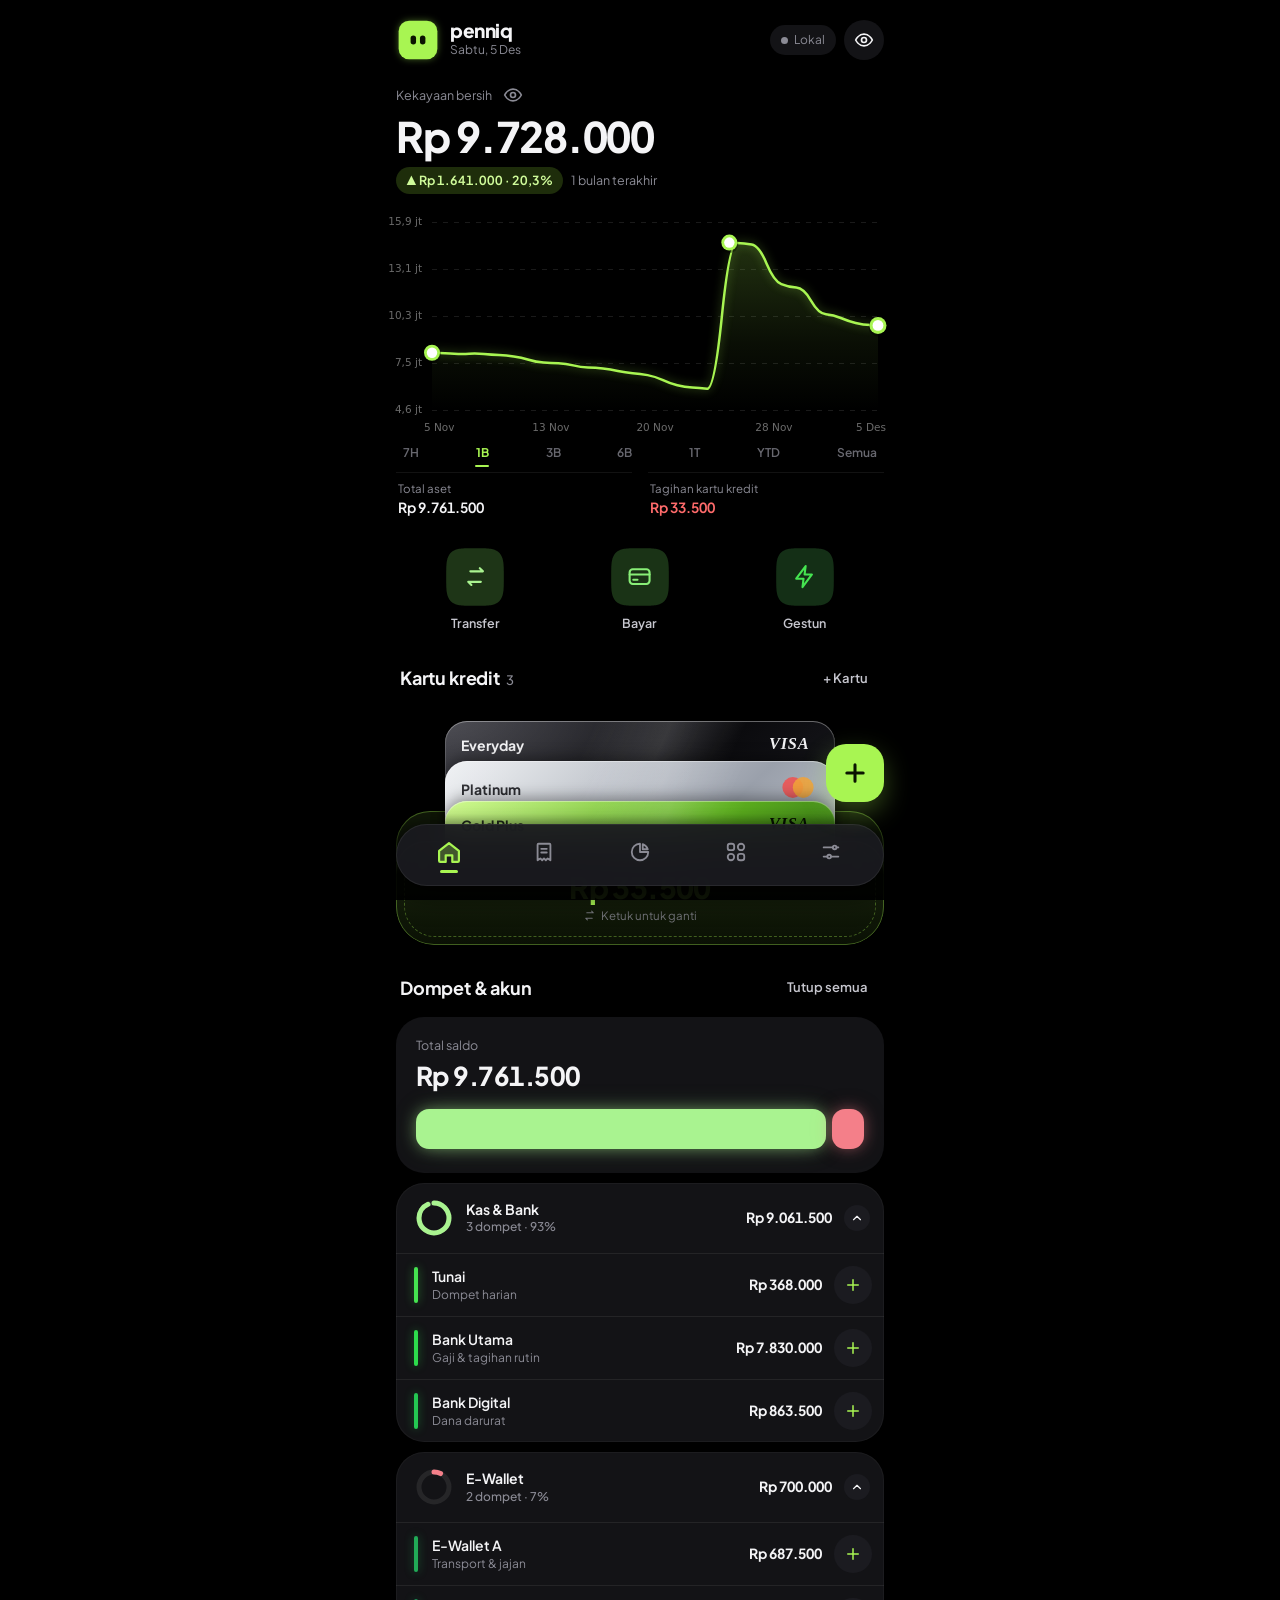
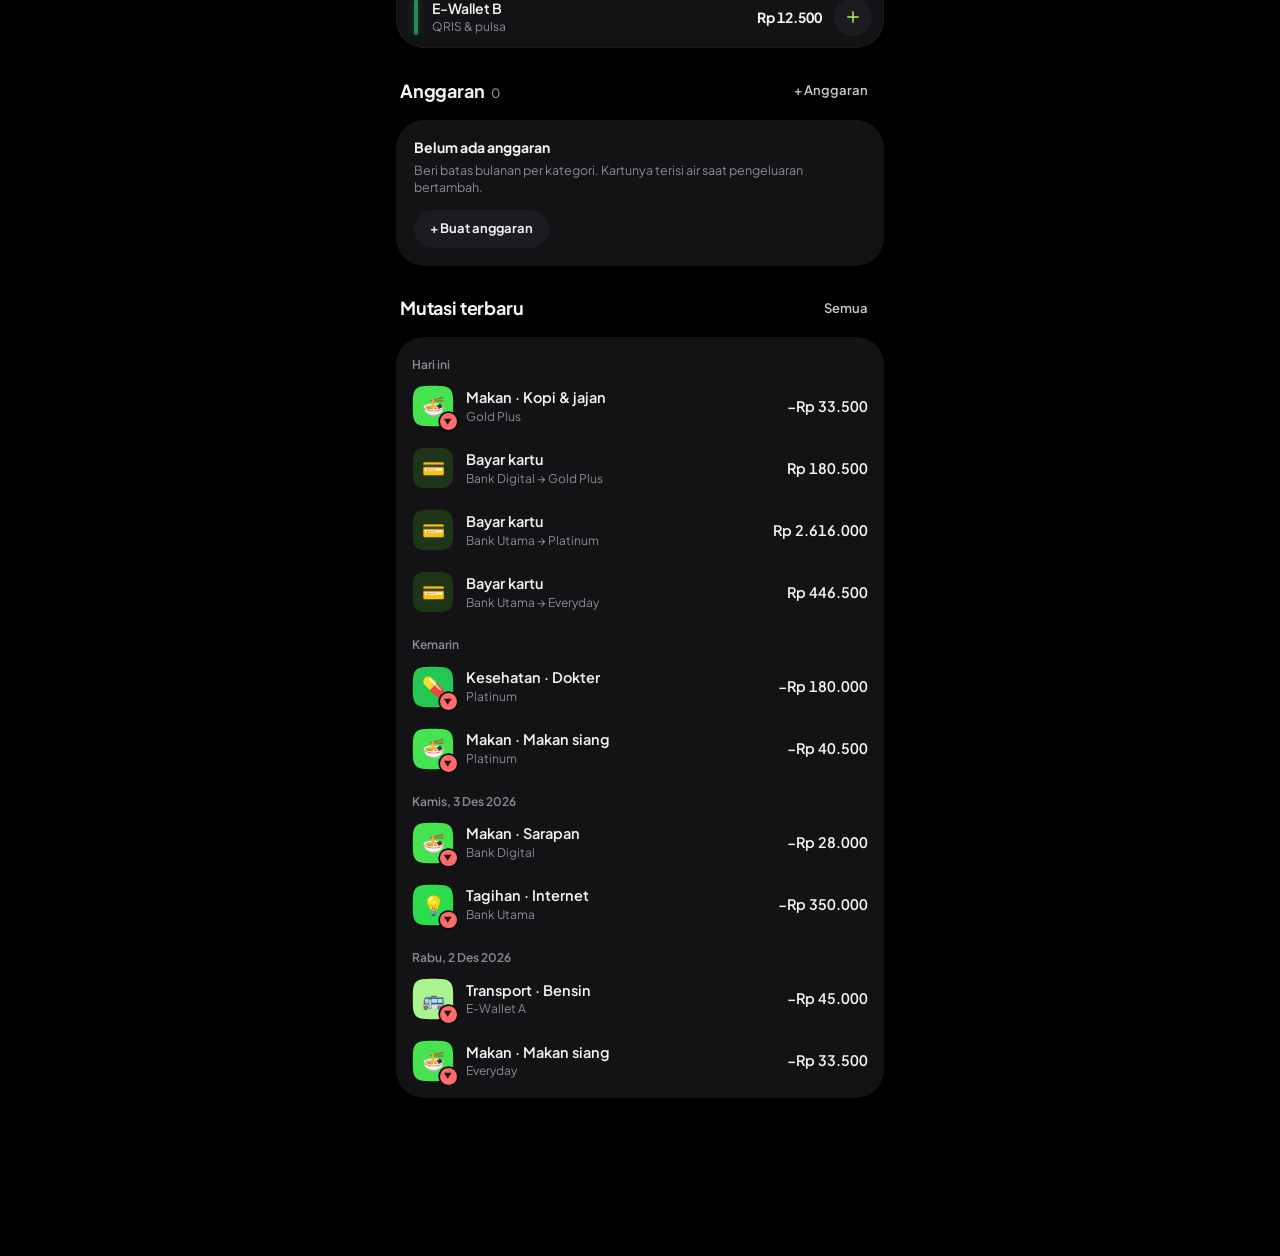
==== index.html @ b60bd918 "Sub-kategori bisa diberi warna sendiri (titik warna + palet), dipakai di stiker; kosong = ikut warna" ====
<!DOCTYPE html>
<html lang="id">
<head>
<meta charset="utf-8">
<meta name="viewport" content="width=device-width,initial-scale=1,viewport-fit=cover">
<meta name="theme-color" content="#000000">
<meta name="color-scheme" content="dark">
<link rel="manifest" href="manifest.json">
<link rel="icon" type="image/png" href="assets/logo/penniq-ikon-192.png">
<link rel="apple-touch-icon" href="assets/logo/penniq-ikon-192.png">
<meta name="mobile-web-app-capable" content="yes">
<meta name="apple-mobile-web-app-capable" content="yes">
<meta name="apple-mobile-web-app-status-bar-style" content="black-translucent">
<meta name="apple-mobile-web-app-title" content="penniq">
<title>penniq</title>
<link rel="preconnect" href="https://fonts.googleapis.com">
<link rel="preconnect" href="https://fonts.gstatic.com" crossorigin>
<link href="https://fonts.googleapis.com/css2?family=Plus+Jakarta+Sans:wght@400;500;600;700;800&display=swap" rel="stylesheet">
<style>
/* Arah: OKX Wallet (hitam pekat, saldo besar, daftar rapat) × Material 3 Expressive (bentuk organik, tombol bergrup, gerak pegas). Satu tema gelap. */
:root{
  --bg:#000;--s1:#0B0B0D;--s2:#131316;--s3:#1B1B20;--s4:#26262C;--line:rgba(255,255,255,.07);--line2:rgba(255,255,255,.13);
  --tx:#F4F4F6;--tx2:#C6C6CE;--mute:#8B8B95;
  --acc:#A8F552;--acc-ink:#0B1400;--accC:#1E2D0B;--onAccC:#CFFB9A;
  --neg:#FF6B6B;--negC:#2E1414;--warn:#F5B452;--warnC:#33250F;
  --r-sm:12px;--r-md:16px;--r-lg:20px;--r-xl:28px;--r-2xl:36px;
  --spring:cubic-bezier(.34,1.5,.64,1);--emph:cubic-bezier(.2,0,0,1);
  --sans:"Plus Jakarta Sans","Roboto Flex",Roboto,ui-sans-serif,system-ui,-apple-system,"Segoe UI","Helvetica Neue",Arial,sans-serif;
  color-scheme:dark;
}
*{box-sizing:border-box;-webkit-tap-highlight-color:transparent}
html,body{margin:0;overscroll-behavior-y:none;background:var(--bg);color:var(--tx);font-family:var(--sans);font-size:14px;line-height:1.35;-webkit-font-smoothing:antialiased}
body.lock{overflow:hidden}
button{font:inherit;color:inherit;cursor:pointer;border:0;background:none;padding:0}
button:focus-visible,input:focus-visible,select:focus-visible,textarea:focus-visible{outline:2px solid var(--acc);outline-offset:2px}
[hidden]{display:none!important}
.num{font-variant-numeric:tabular-nums;white-space:nowrap}
.pos{color:var(--acc)}.neg{color:var(--neg)}.warnc{color:var(--warn)}.mute{color:var(--mute)}
.lbl{font-size:12.5px;color:var(--mute)}
.app{max-width:520px;margin:0 auto;padding:max(10px,env(safe-area-inset-top)) 16px 132px}

/* header */
.top{position:sticky;top:0;z-index:35;display:flex;align-items:center;justify-content:space-between;margin:0 -16px 6px;padding:8px 16px 12px;background:linear-gradient(to bottom,#000 70%,rgba(0,0,0,0))}
.brand{display:flex;align-items:center;gap:10px}
.brand .shi b{font-weight:900;font-size:14px}
.brand-t b{display:block;font-weight:800;letter-spacing:-.02em;font-size:19px;line-height:1.05}
.brand-t{transition:opacity .18s}.brand:has(.eyt-say[data-on]) .brand-t{opacity:0}
.brand-t small{display:block;color:var(--mute);font-size:12px;margin-top:1px}
.top-r{display:flex;gap:8px;align-items:center}
.sync{display:flex;align-items:center;gap:6px;font-size:12px;color:var(--mute);background:var(--s2);border-radius:99px;padding:7px 11px}
.sync i{width:7px;height:7px;border-radius:50%;background:var(--mute)}
.sync.s-online i{background:var(--acc);box-shadow:0 0 8px var(--acc)}
.sync.s-saving i{background:var(--warn)}.sync.s-err i{background:var(--neg)}
.sync.s-gdok i{background:var(--acc);box-shadow:0 0 8px var(--acc)}.sync.s-gdsave i,.sync.s-gdneed i{background:var(--warn)}.sync.s-gderr i{background:var(--neg)}
#sync[data-action]{cursor:pointer}
.ibtn{width:40px;height:40px;border-radius:50%;background:var(--s2);display:grid;place-items:center;transition:border-radius .35s var(--spring),background .2s}
.ibtn:active{border-radius:12px;background:var(--s3)}
.ibtn.sm{width:36px;height:36px}

/* shapes (M3E) */
.shi{position:relative;width:var(--sz);height:var(--sz);flex:none;display:grid;place-items:center}
.shi svg.shp{position:absolute;inset:0;width:100%;height:100%;fill:var(--c);transition:transform .6s var(--spring)}
.shi .bdg{position:absolute;right:calc(var(--sz)*-.06);bottom:calc(var(--sz)*-.06);width:max(13px,calc(var(--sz)*.4));height:max(13px,calc(var(--sz)*.4));border-radius:50%;display:grid;place-items:center;box-shadow:0 0 0 max(1.5px,calc(var(--sz)*.04)) var(--bdgbg,#0b0b0d)}
.shi .bdg svg{width:68%;height:68%}
.shi .bdg.inc{background:#A8F552;fill:#14240A}.shi .bdg.exp{background:#FF6B6B;fill:#2A0D0D}
.pwa-ok{font-size:13px;font-weight:650;color:var(--acc)}.pwa-h{display:block;font-size:12.5px;line-height:1.45;color:var(--mute)}.pwa-h b{color:var(--tx2);font-weight:650}
.stk-prev{display:flex;gap:14px;align-items:center;margin-top:12px}.stk-prev span.t{font-size:12.5px;color:var(--mute)}
.shi.rg svg.shp{overflow:visible;stroke:var(--rc);stroke-width:1.8px;vector-effect:non-scaling-stroke}
.shi.rg svg.shp path{vector-effect:non-scaling-stroke}
.shi b{position:relative;color:var(--oc);font-size:calc(var(--sz)*.44);font-weight:700;line-height:1;display:grid;place-items:center}
.shi b svg{width:calc(var(--sz)*.42);height:calc(var(--sz)*.42)}
button:active .shi svg.shp,button:hover .shi svg.shp{transform:rotate(36deg) scale(.94)}

/* blok */
.blk{margin:0 0 26px}
.blk-h{display:flex;justify-content:space-between;align-items:center;margin:0 4px 12px;gap:10px}
.blk-h h2{font-size:18px;font-weight:700;margin:0;letter-spacing:-.01em}
.blk-h h2 small{font-size:13px;color:var(--mute);font-weight:500;margin-left:6px}
.tbtn{color:var(--tx2);font-size:13px;font-weight:600;padding:8px 12px;border-radius:99px;transition:background .2s}
.tbtn:active{background:var(--accC)}
.surface{background:var(--s2);border-radius:var(--r-xl);padding:6px 16px}
.empty{color:var(--mute);margin:14px 4px;font-size:13.5px}

/* hero */
.hero-top{display:flex;align-items:center;gap:6px}
.eye-s{width:30px;height:30px;border-radius:50%;display:grid;place-items:center;color:var(--mute)}
.eye-s:active{background:var(--s2)}
.nw{font-size:42px;font-weight:750;letter-spacing:-.03em;line-height:1.05;margin:4px 0 8px}
.hero-meta{display:flex;align-items:center;gap:8px;flex-wrap:wrap;min-height:28px}
.dpill{font-size:12.5px;font-weight:650;padding:5px 10px;border-radius:99px;background:var(--accC);color:var(--onAccC);font-variant-numeric:tabular-nums}
.dpill.down{background:var(--negC);color:#FFB0AA}
.chart-wrap{margin:10px -16px 0;height:236px}
.chart-wrap canvas{display:block;touch-action:pan-y;cursor:crosshair}

/* button group (M3E connected) */
.bgroup{display:flex;gap:3px;margin-top:12px}
.bgroup>button{flex:1;padding:11px 6px;background:var(--s2);color:var(--tx2);font-weight:650;font-size:13px;border-radius:8px;transition:border-radius .45s var(--spring),background .2s,color .2s,transform .3s var(--spring)}
.bgroup>button:first-child{border-radius:99px 8px 8px 99px}
.bgroup>button:last-child{border-radius:8px 99px 99px 8px}
.bgroup>button.on{border-radius:99px;background:var(--acc);color:var(--acc-ink)}
.bgroup.rng{gap:0;justify-content:space-between;margin-top:6px}
.bgroup.rng>button{flex:none;background:none;border-radius:0;color:var(--mute);font-size:14.5px;font-weight:600;padding:11px 8px 13px;position:relative;transition:color .2s}
.bgroup.rng>button::after{content:'';position:absolute;left:50%;bottom:3px;width:0;height:3px;border-radius:99px;background:var(--acc);transform:translateX(-50%);transition:width .35s var(--spring)}
.bgroup.rng>button.on{background:none;color:var(--acc);font-weight:750}
.bgroup.rng>button.on::after{width:22px}
.bgroup.rng>button:active{transform:none;color:var(--tx)}
.bgroup>button:active{transform:scale(.95)}
.bgroup>button.tonal{background:var(--s3);color:var(--tx)}
.bgroup>button.fill{background:var(--acc);color:var(--acc-ink)}

.split{display:grid;grid-template-columns:1fr 1fr;gap:8px;margin-top:12px}
.tile{background:var(--s2);border-radius:var(--r-lg);padding:12px 14px}
.split>*{min-width:0}
.tile span{display:block;font-size:12px;color:var(--mute);white-space:nowrap;overflow:hidden;text-overflow:ellipsis}
.tile b{display:block;font-size:clamp(13px,4.2vw,16px);margin-top:3px;font-variant-numeric:tabular-nums;white-space:nowrap}
/* versi halus: tetap ada, tidak menonjol */
.bgroup.rng.sub{margin-top:0}
.bgroup.rng.sub>button{font-size:12px;font-weight:600;padding:5px 7px 9px;opacity:.75}
.bgroup.rng.sub>button.on{opacity:1;font-weight:700}
.bgroup.rng.sub>button::after{bottom:3px;height:2px}
.bgroup.rng.sub>button.on::after{width:14px}
.split.sub{gap:16px;margin-top:2px}
.split.sub .tile{background:none;border-radius:0;padding:8px 2px 0;border-top:1px solid var(--line)}
.split.sub .tile span{font-size:11.5px}
.split.sub .tile b{font-size:clamp(12.5px,3.8vw,14px);font-weight:650;margin-top:1px}
@media(max-width:350px){.tile{padding:12px 10px}.msum{padding:12px 10px}.msum b{font-size:12.5px}}

/* aksi cepat */
.acts{display:grid;grid-template-columns:repeat(3,1fr);gap:6px}
.act{display:flex;flex-direction:column;align-items:center;gap:8px;font-size:12.5px;font-weight:600;color:var(--tx2);padding:4px 0}

/* kartu kredit */
.cards{display:flex;gap:12px;overflow-x:auto;scroll-snap-type:x mandatory;padding:2px 16px 4px;margin:0 -16px;scrollbar-width:none}
.cards::-webkit-scrollbar{display:none}
.cc-item{flex:0 0 86%;scroll-snap-align:center;background:var(--s2);border-radius:var(--r-2xl);padding:10px 10px 12px}
.cc-btn{display:block;width:100%;text-align:left;transition:transform .4s var(--spring)}
.cc-btn:active{transform:scale(.97)}
.cc{position:relative;aspect-ratio:1.586/1;border-radius:22px;padding:14px 16px;overflow:hidden;color:var(--cf);background:var(--cb);box-shadow:0 12px 30px rgba(0,0,0,.5),inset 0 1px 0 rgba(255,255,255,.26),inset 0 0 0 1px rgba(255,255,255,.15)}
.cc::after{content:"";position:absolute;inset:0;background:linear-gradient(115deg,transparent 30%,rgba(255,255,255,.14) 45%,transparent 60%),radial-gradient(120% 80% at 0% 0%,rgba(255,255,255,.16),transparent 55%);pointer-events:none;z-index:2}
.th-obsidian{--cb:linear-gradient(135deg,#2c2c34 0%,#0b0b0e 48%,#23232a 100%);--cf:#F2F2F4}
.th-silver{--cb:linear-gradient(135deg,#eef0f3 0%,#9aa0ab 52%,#d6d9df 100%);--cf:#14151a}
.th-gold{--cb:linear-gradient(135deg,#f3dc8e 0%,#a77d22 55%,#e6c668 100%);--cf:#2a1d03}
.th-emerald{--cb:linear-gradient(135deg,#2b7a52 0%,#0a2b1b 55%,#1d5a3b 100%);--cf:#EAFBF1}
.th-aurora{--cb:linear-gradient(135deg,#c9fb7d 0%,#5fb31f 45%,#0e3a12 100%);--cf:#071200}
.th-midnight{--cb:linear-gradient(135deg,#3a4bd8 0%,#121a52 55%,#2a2f7a 100%);--cf:#EEF0FF}
.th-rose{--cb:linear-gradient(135deg,#ffb8c9 0%,#b8466a 55%,#5a1630 100%);--cf:#fff4f7}
.cc-img{position:absolute;inset:0;background-size:cover;background-position:center}
.cc-ov{position:absolute;inset:0;background:#000}
.cc.has-img{--cf:#fff}
.cc-in{position:relative;z-index:1;height:100%;display:flex;flex-direction:column;justify-content:space-between}
.cc.has-img .cc-in{text-shadow:0 1px 6px rgba(0,0,0,.65)}
.cc-top{display:flex;justify-content:space-between;align-items:flex-start;gap:8px}
.cc-name{font-weight:700;font-size:14px}
.cc-bank{font-size:10.5px;opacity:.75;letter-spacing:.14em;text-transform:uppercase}
.cc-mid{display:flex;align-items:center;gap:12px}
.chip-ic{width:36px;height:27px;border-radius:6px;background:linear-gradient(135deg,#f6dc8c,#b98a2c 60%,#f0cf73);position:relative;box-shadow:inset 0 0 0 1px rgba(0,0,0,.25)}
.chip-ic::before,.chip-ic::after{content:"";position:absolute;background:rgba(0,0,0,.25)}
.chip-ic::before{left:0;right:0;top:50%;height:1px}.chip-ic::after{top:0;bottom:0;left:50%;width:1px}
.cc-num{font-size:14px;letter-spacing:.2em;font-variant-numeric:tabular-nums;opacity:.92}
.cc-bot{display:flex;justify-content:space-between;align-items:flex-end}
.cc-bot small{display:block;font-size:10px;opacity:.7;letter-spacing:.08em;text-transform:uppercase}
.cc-bot b{font-size:17px;font-variant-numeric:tabular-nums}
.cc-bot .r{text-align:right}.cc-bot .r b{font-size:13px}
.lim{padding:12px 6px 0}
.lim-h{display:flex;justify-content:space-between;align-items:baseline}
.lim-h b{font-size:16px}
.wbar{display:block;width:100%;height:auto;margin:8px 0 4px;overflow:visible}
.wbar path,.wbar line{fill:none;stroke-linecap:round;stroke-width:3.6}
.wbar .w1{stroke:var(--acc)}.wbar .w1.hot{stroke:var(--warn)}
.wbar .w2{stroke:#6A6A76}.wbar .wt{stroke:var(--s4)}.wbar .wdot{fill:var(--s4)}
.wanim{animation:wv 1.6s linear infinite}
.apz,.hid .wanim,.hid .car-float,.hid .holo{animation-play-state:paused!important}
@keyframes wv{to{transform:translateX(18px)}}

.lg-top{display:flex;justify-content:space-between;align-items:flex-end;gap:10px}
.lg-pct{display:flex;align-items:baseline;gap:2px;line-height:1}
.lg-pct span{font-size:46px;font-weight:600;letter-spacing:-.03em;font-variant-numeric:tabular-nums}
.lg-pct small{font-size:22px;font-weight:600;color:var(--tx2)}
.lg-pct em{font-style:normal;font-size:12.5px;color:var(--mute);margin-left:8px}
.lg-rem{text-align:right;display:flex;flex-direction:column;gap:2px;padding-bottom:4px}
.lg-rem span{font-size:12px;color:var(--mute)}.lg-rem b{font-size:14px}
.lg-st{display:flex;justify-content:space-between;align-items:center;gap:8px;margin-top:10px;font-size:12px}
.lg-pill{padding:3px 9px;border-radius:99px;font-weight:600;white-space:nowrap;background:rgba(168,245,82,.12);color:var(--acc)}
.lg-pill.mid{background:rgba(255,196,60,.13);color:#FFC43C}.lg-pill.hi{background:rgba(255,90,90,.14);color:#FF6B6B}
.lg-amt{color:var(--mute);text-align:right;min-width:0;overflow:hidden;text-overflow:ellipsis;white-space:nowrap}
.lg-g{position:relative;margin-top:16px;padding-top:12px}
.lg-ticks{display:flex;justify-content:space-between;align-items:center;height:30px}
.lg-ticks i{display:block;width:3px;height:100%;border-radius:2px;background:var(--s4);transform-origin:50% 50%}
.lg-ticks i.on{background:hsl(var(--h) 85% 56%);animation:lgt .5s cubic-bezier(.3,1.3,.5,1) both;animation-delay:calc(var(--i)*14ms)}
.lg-ticks i.on.o{opacity:.4}
@keyframes lgt{from{transform:scaleY(.25);opacity:0}}
.lg-mk{position:absolute;top:0;width:0;height:0;margin-left:-5px;border-left:5px solid transparent;border-right:5px solid transparent;border-top:8px solid var(--acc)}
@media (prefers-reduced-motion:reduce){.lg-ticks i.on{animation:none}}
.due{display:inline-flex;align-items:center;gap:6px;margin:10px 6px 0;font-size:12px;font-weight:600;padding:5px 10px;border-radius:99px;background:var(--s3);color:var(--tx2)}
.due.soon{background:var(--warnC);color:var(--warn)}
.cc-item .bgroup{margin-top:12px}
.dots{display:flex;justify-content:center;gap:6px;margin-top:12px}
.dots i{width:6px;height:6px;border-radius:99px;background:var(--s4);transition:width .4s var(--spring),background .2s}
.dots i.on{width:20px;background:var(--acc)}

/* dompet kartu: kartu menyembul dari saku, ketuk untuk menarik keluar */
.wl{container-type:inline-size;--lip:104px;--st:40px;--ch:50.4cqw;--p1:#1F2C12;--p2:#0A1004;--bk:#121A0A;--ln:rgba(168,245,82,.34);--ink:#D9F5B4;--nc:#A8F552;--dot:rgba(168,245,82,.5)}
.wl.wk-blue{--p1:#46A6E0;--p2:#2B7CB6;--bk:#3A91CB;--ln:rgba(255,255,255,.32);--ink:#EAF6FF;--nc:#fff;--dot:rgba(255,255,255,.5)}
.wl.wk-graphite{--p1:#34343B;--p2:#17171B;--bk:#222228;--ln:rgba(255,255,255,.16);--ink:#C6C6CE;--nc:#fff;--dot:rgba(255,255,255,.3)}
.wl.wk-rose{--p1:#EC8FAB;--p2:#B3446A;--bk:#C95A7D;--ln:rgba(255,255,255,.3);--ink:#FFE9F0;--nc:#fff;--dot:rgba(255,255,255,.5)}
.wl.wk-leather{--p1:#CF9A55;--p2:#85551F;--bk:#9C6A2C;--ln:rgba(255,235,200,.35);--ink:#FFF0D6;--nc:#FFF8EA;--dot:rgba(255,235,200,.55)}
.sw.sw-neon{background:linear-gradient(135deg,#3f6218,#0a1004)}
.sw.sw-blue{background:linear-gradient(135deg,#46A6E0,#2B7CB6)}
.sw.sw-graphite{background:linear-gradient(135deg,#3c3c44,#17171B)}
.sw.sw-rose{background:linear-gradient(135deg,#EC8FAB,#B3446A)}
.sw.sw-leather{background:linear-gradient(135deg,#CF9A55,#85551F)}
.wl-stage{position:relative;overflow:hidden;border-radius:0 0 38px 38px;height:calc(var(--lip) + var(--n)*var(--st) + 14px);transition:height .6s var(--spring)}
.wl.open .wl-stage{height:calc(var(--lip) + 12px + var(--ch) + 8px)}
.wl-back{position:absolute;left:0;right:0;bottom:0;height:calc(var(--lip) + 30px);border-radius:34px 34px 38px 38px;background:var(--bk);box-shadow:inset 0 0 0 1px var(--ln);pointer-events:none}
.wc{position:absolute;left:10cqw;width:80cqw;display:block;text-align:left;z-index:calc(var(--i) + 1);bottom:calc(var(--lip) + (var(--n) - var(--i))*var(--st) - var(--ch));transition:bottom .65s var(--spring)}
.wc .cc{box-shadow:0 -4px 14px rgba(0,0,0,.35),inset 0 1px 0 rgba(255,255,255,.26),inset 0 0 0 1px rgba(255,255,255,.15)}
.cc-id{display:none}
/* kartu terbuka + foto: desain foto dibiarkan bersih (tanpa nama, tanpa chip), logo jaringan dan nomor akhir jadi satu label kaca di kiri atas */
.wc.sel .cc.has-img .cc-top,.wc.sel .cc.has-img .cc-mid{display:none}
.wc.sel .cc.has-img .cc-bot{margin-top:auto}
.wc.sel .cc.has-img .cc-id{display:none;position:absolute;z-index:3;top:12px;left:12px;align-items:center;gap:9px;padding:6px 12px 6px 10px;border-radius:99px;color:#fff;text-shadow:none;background:rgba(10,10,14,.46);-webkit-backdrop-filter:blur(14px) saturate(1.3);backdrop-filter:blur(14px) saturate(1.3);box-shadow:inset 0 0 0 1px rgba(255,255,255,.2),0 4px 14px rgba(0,0,0,.35);animation:ccid .5s .12s var(--spring) both}
.wc.sel .cc.has-img .cc-id svg{height:16px;width:auto;display:block;flex:none}
.cc-dots{display:inline-flex;gap:3.5px;align-items:center}
.cc-dots i{width:4px;height:4px;border-radius:50%;background:rgba(255,255,255,.7)}
.cc-id b{font-size:14px;font-weight:700;letter-spacing:.14em;font-variant-numeric:tabular-nums;line-height:1}

/* ══ Tampilan kartu: tumpukan (terinspirasi Card swap, Bencho, MIT) ══
   Kartu bertumpuk menjauh ke kanan-atas dengan sedikit miring. Urutan
   adalah satu-satunya state: kartu depan ditekan atau dilempar, lalu
   pindah ke belakang sementara yang lain maju. Slot = transform tetap,
   jadi memindahkan kartu cukup mengganti slotnya dan transisi yang
   membawanya. Panggung datar (tanpa preserve-3d) agar urutan lukis
   mengikuti z-index, bukan kedalaman. */
.csw{position:relative;aspect-ratio:100/68;margin-top:6px;user-select:none;-webkit-user-select:none}
.csw-stage{position:absolute;left:3%;bottom:3%;width:64%;aspect-ratio:1.586/1;perspective:1000px;perspective-origin:50% 40%}
.csw-card{position:absolute;inset:0;border-radius:22px;transform:var(--t);transition:transform 600ms cubic-bezier(.22,1,.36,1);backface-visibility:hidden}
.csw-card .cc{width:100%;height:100%;transition:filter .5s ease}
.csw-card:not([data-front]) .cc{filter:brightness(.78)}
.csw-card[data-front]{cursor:grab;touch-action:pan-y}
.csw-card[data-front]:active{cursor:grabbing}
.csw .cc.has-img .cc-top,.csw .cc.has-img .cc-mid{display:none}
.csw .cc.has-img .cc-bot{margin-top:auto}
.csw-hint{display:flex;align-items:center;justify-content:center;gap:6px;font-size:12px;color:var(--mute,#8a8a96);margin-top:2px}

/* ══ Tampilan kartu: kipas (terinspirasi Card stack, Bencho, MIT) ══
   Segepok kartu yang membuka kipas saat didekati dan menutup lagi saat
   ditinggal. Tiap kartu hanya punya SATU putaran: sudut yang dituju. Titik
   putarnya ada di bawah tumpukan, jauh di luar blok, jadi gerak ke samping,
   lengkung yang menurunkan kartu ujung, dan kemiringan adalah putaran yang
   sama. Kipas tidak bisa terlepas karena tidak ada yang bisa terlepas. */
.stk-wrap{position:relative;overflow:visible;margin-top:-22px}
.stk{position:relative;pointer-events:none;-webkit-user-select:none;user-select:none}
.stk-hit{position:absolute;pointer-events:auto}
.stk-card{position:absolute;pointer-events:auto;cursor:pointer;touch-action:pan-y}
.stk[data-shuffle] .stk-card{transition:transform 460ms cubic-bezier(.22,1,.36,1)}
.stk-face{position:absolute;inset:0;border-radius:14px;overflow:hidden;
  box-shadow:inset 0 1px 0 rgba(255,255,255,.26),inset 0 0 0 1px rgba(255,255,255,.15),0 1px 2px rgba(0,0,0,.35),0 8px 18px -6px rgba(0,0,0,.5);
  transition:translate 480ms cubic-bezier(.4,0,.2,1),box-shadow 480ms cubic-bezier(.4,0,.2,1)}
/* kartu yang ditunjuk keluar dari kipas sepanjang sumbunya sendiri */
.stk-face[data-lift]{translate:0 -20px;transition:translate 300ms cubic-bezier(.2,.7,.3,1) 15ms,box-shadow 300ms cubic-bezier(.4,0,.2,1) 15ms;
  box-shadow:inset 0 1px 0 rgba(255,255,255,.08),inset 0 0 0 1px rgba(255,255,255,.045),0 2px 5px rgba(0,0,0,.4),0 18px 32px -10px rgba(0,0,0,.6)}
/* kartu digambar pada ukuran penuh lalu diperkecil, supaya isinya tidak sesak */
.stk-in{position:absolute;left:0;top:0;width:330px;height:208.1px;transform-origin:0 0;pointer-events:none}
.stk-in .cc{width:100%;height:100%}
.stk .cc.has-img .cc-top,.stk .cc.has-img .cc-mid{display:none}
.stk .cc.has-img .cc-bot{margin-top:auto}
.stk-view{position:absolute;z-index:20;pointer-events:auto;cursor:default;transform-style:preserve-3d;transform-origin:50% 50%;will-change:transform}
.stk-view-tilt{position:absolute;inset:0;transform-style:preserve-3d;transition:transform 420ms cubic-bezier(.22,1,.36,1)}
.stk-view-face{position:absolute;inset:0;overflow:hidden;border-radius:22px;-webkit-backface-visibility:hidden;backface-visibility:hidden;
  box-shadow:inset 0 1px 0 rgba(255,255,255,.08),0 4px 10px rgba(0,0,0,.35),0 28px 48px -16px rgba(0,0,0,.6)}
.stk-view-face[data-back]{transform:rotateY(180deg)}
@media (prefers-reduced-motion:reduce){.stk-face,.stk-face[data-lift]{transition-duration:1ms;transition-delay:0ms}.stk-view-tilt{transition:none}}

/* ══ Tampilan kartu: putar (terinspirasi Carousel, Bencho, MIT) ══
   Kartu di atas piringan putar: melayang pelan saat diam, mengalah di bawah
   penunjuk, dan bisa digeser berputar. TIDAK ADA KARTU YANG KELUAR BINGKAI:
   kartu berputar mengelilingi cincin (ke samping, ke belakang dan mengecil,
   ke sisi lain, lalu maju lagi), jadi tidak ada ujung yang perlu diurus dan
   gesernya tak pernah habis. Tiga gerak, tiga elemen, satu transform masing-
   masing: slot membawa posisi di cincin, pelayang membawa hanyutan, kartu
   membawa kemiringan. */
.car-wrap{position:relative;margin-top:-26px}
.car{position:relative;-webkit-user-select:none;user-select:none}
.car-track{position:absolute;inset:0;touch-action:pan-y;cursor:grab;outline:none}
.car-track[data-held="true"]{cursor:grabbing}
.car-slot{position:absolute;left:50%;top:calc(50% + 16px);transform-origin:center}
.car-float{width:100%;height:100%;perspective:760px;animation:car-bob 5s ease-in-out infinite}
.car-card{position:relative;width:100%;height:100%;border-radius:14px;overflow:hidden;box-shadow:0 12px 28px -10px rgba(0,0,0,.6),inset 0 1px 0 rgba(255,255,255,.26),inset 0 0 0 1px rgba(255,255,255,.15);transition:transform .14s ease-out}
.car .cc.has-img .cc-top,.car .cc.has-img .cc-mid{display:none}
.car .cc.has-img .cc-bot{margin-top:auto}
.car .stk-in .cc{box-shadow:inset 0 1px 0 rgba(255,255,255,.3),inset 0 0 0 1.5px rgba(255,255,255,.2)}
@media (prefers-reduced-motion:reduce){.car-float{animation:none}}
@keyframes car-bob{0%,100%{transform:translateY(calc(var(--lift,4px)*-1)) rotate(calc(var(--sway,1deg)*-1))}50%{transform:translateY(var(--lift,4px)) rotate(var(--sway,1deg))}}

/* ══ Tampilan kartu: kolom ══ */
.col-wrap{position:relative;margin-top:-10px}
.col{position:relative;margin:0 auto;-webkit-user-select:none;user-select:none;touch-action:pan-y;outline:none;-webkit-mask-image:linear-gradient(to bottom,transparent 0,#000 20%,#000 80%,transparent 100%);mask-image:linear-gradient(to bottom,transparent 0,#000 20%,#000 80%,transparent 100%)}
.col-card{position:absolute;cursor:pointer;will-change:transform,filter,opacity}
.col-face{position:absolute;inset:0;border-radius:16px;overflow:hidden;box-shadow:0 12px 28px -10px rgba(0,0,0,.6),inset 0 1px 0 rgba(255,255,255,.26),inset 0 0 0 1px rgba(255,255,255,.15)}
.col .cc.has-img .cc-top,.col .cc.has-img .cc-mid{display:none}
.col .cc.has-img .cc-bot{margin-top:auto}
.col .stk-in .cc{box-shadow:inset 0 1px 0 rgba(255,255,255,.3),inset 0 0 0 1.5px rgba(255,255,255,.2)}

/* tab jenis transaksi: bulatan meluncur mengikuti huruf V, turun ke dasar lalu naik ke sisi lain */
.vtab{position:relative;display:flex;background:var(--s2);border-radius:99px;margin:0 0 14px}
.vtab>button{flex:1;position:relative;z-index:1;padding:13px 6px;font-weight:650;font-size:13px;color:var(--tx2);background:none;transition:color .25s ease .12s}
.vtab>button.on{color:var(--acc-ink)}
.vt-i{position:absolute;z-index:0;top:3px;bottom:3px;left:3px;width:calc(50% - 3px);background:var(--acc);border-radius:99px}
.vtab[data-t="inc"] .vt-i{left:50%}

/* tombol + membuka menu: tombol memudar-buram, tiga pilihan muncul dari tempatnya */
.fab{transition:border-radius .45s var(--spring),transform .4s var(--spring),opacity .3s ease,filter .3s ease}
.dock.nofab .fab{display:none}
.dock.fab-away:not(.fab-open) .fab{opacity:0;transform:translateY(18px) scale(.8);pointer-events:none}
.dock.fab-open .fab{opacity:0;transform:scale(.6);pointer-events:none}
.fab-bd{position:fixed;inset:0;z-index:39;background:rgba(0,0,0,.72);opacity:0;pointer-events:none;transition:opacity .3s ease}
.fab-bd.on{opacity:1;pointer-events:auto}
.fabm{position:absolute;right:0;bottom:calc(100% + 12px);display:flex;flex-direction:column;align-items:flex-end;gap:16px;pointer-events:none}
.fm{display:flex;align-items:center;gap:12px;color:var(--tx);font-size:17px;font-weight:700;opacity:0;transform:translateY(30px) scale(.7);transform-origin:100% 100%;transition:opacity .25s ease,transform .45s var(--spring)}
.fmi{width:50px;height:50px;border-radius:18px;display:grid;place-items:center;flex:none;box-shadow:inset 0 0 0 1px rgba(255,255,255,.08)}
.fmi.neg{background:#3A1D14;color:#FF9A6B}
.fmi.pos{background:#1B3010;color:var(--acc)}
.fmi.blu{background:#10283C;color:#7CC4FF}
.dock.fab-open .fabm{pointer-events:auto}
.dock.fab-open .fm{opacity:1;filter:none;transform:none;transition-delay:calc((2 - var(--d)) * 45ms)}
.dock:not(.fab-open) .fm{transition-delay:calc(var(--d) * 30ms)}
@media (prefers-reduced-motion:reduce){.fm,.fab,.fab-bd{transition-duration:1ms!important;transition-delay:0ms!important}}

/* transfer: dua keping dan panah di sambungannya (terinspirasi Asset swap, Bencho, MIT) */
.xs{--c:76px;--g:3px;--h:155px;position:relative;height:var(--h);overflow:hidden;border-radius:20px;margin:2px 0 4px;transition:height .4s cubic-bezier(.3,1,.4,1)}
.xs.pk{--h:250px}
.xs-c{position:absolute;left:0;right:0;top:0;height:var(--c);overflow:hidden;border-radius:22px;background:var(--s2);z-index:1;transition:top .5s cubic-bezier(.3,1.12,.4,1),height .5s cubic-bezier(.3,1.12,.4,1),transform .5s cubic-bezier(.3,1,.4,1),opacity .2s ease}
.xs-c[data-i="1"]{top:calc(var(--c) + var(--g));transform-origin:50% 100%}
.xs-c[data-i="0"]{transform-origin:50% 0}
.xs-c.on[data-i]{top:0;height:var(--h);z-index:3}
.xs-c.sq{opacity:0;transform:scaleY(.02)}
.xs-face{position:absolute;left:0;right:0;height:var(--c);padding:0 16px 10px;display:flex;flex-direction:column;justify-content:flex-end;transition:opacity .16s ease}
.xs-c.on .xs-face,.xs.swp .xs-face{opacity:0}
.xs-l{position:absolute;top:9px;left:16px;font-size:12px;color:var(--tx2)}
.xs-n{font-size:19px;font-weight:700;letter-spacing:-.02em;line-height:23px;max-width:62%;white-space:nowrap;overflow:hidden;text-overflow:ellipsis}
.xs-s{font-size:12px;color:var(--tx2);line-height:15px}
.xs-coin{position:absolute;right:12px;bottom:20px;display:inline-flex;align-items:center;gap:8px;height:34px;padding:0 14px 0 5px;border-radius:99px;background:var(--s3);color:var(--tx);font-size:13px;font-weight:650;transition:scale .16s ease}
.xs-coin:active{scale:.95}
.xs-flip{position:absolute;z-index:2;left:50%;top:calc(var(--c) + var(--g)/2);width:36px;height:36px;margin:-18px 0 0 -18px;border-radius:13px;display:grid;place-items:center;background:var(--s3);color:var(--tx);transition:opacity .16s ease,scale .3s var(--spring)}
.xs-flip:active{scale:.9}
.xs-flip svg{transition:transform .55s cubic-bezier(.34,1.56,.64,1)}
.xs.pk .xs-flip{opacity:0;scale:.5;pointer-events:none}
.xs-pick{position:absolute;inset:0;display:flex;flex-direction:column;padding:8px 10px 10px;opacity:0;pointer-events:none;transition:opacity .16s ease}
.xs-c.on .xs-pick{opacity:1;pointer-events:auto;transition:opacity .22s ease .1s}
.xs-ph{display:flex;align-items:center;justify-content:space-between;height:32px;padding-left:10px;font-size:12px;color:var(--tx2)}
.xs-x{width:30px;height:30px;border-radius:50%;color:var(--tx2);font-size:14px}
.xs-list{flex:1;min-height:0;overflow-y:auto;display:flex;flex-direction:column;gap:2px}
/* sorak transfer: maskot memegang batang dompet asal & tujuan */
.xch{position:fixed;inset:0;display:grid;place-items:center;pointer-events:none;z-index:300}
.xch-in{display:flex;flex-direction:column;align-items:center;gap:6px;padding:18px 26px 16px;border-radius:26px;background:var(--s2);box-shadow:0 18px 50px rgba(0,0,0,.55);animation:xch-in .6s var(--spring) both}
.xch.out .xch-in{animation:xch-out .45s var(--emph) forwards}
.xch svg.mkv{overflow:visible}
.xch .mk{animation:xch-hop .5s ease-in-out infinite alternate}
.xch .bl,.xch .br{transform-box:fill-box;transform-origin:50% 50%}
.xch .bl{animation:xch-swl .55s ease-in-out infinite alternate}.xch .br{animation:xch-swr .55s ease-in-out infinite alternate}
.xch-in{width:min(256px,calc(100vw - 48px));box-sizing:border-box;position:relative;overflow:hidden;gap:0;padding:10px 12px 13px;border-radius:22px;box-shadow:0 0 0 1px rgba(168,245,82,.16),0 0 40px rgba(168,245,82,.12),0 18px 50px rgba(0,0,0,.55)}
.xch svg.mkv{width:104px;height:78px}
.xch-h{font-size:12px;font-weight:700;color:var(--tx2);margin-top:0}
.xch-a{font-size:25px;font-weight:800;line-height:1.15;color:var(--acc);text-shadow:0 0 18px rgba(168,245,82,.35);margin:0 0 8px}
.xch-c{position:relative;width:100%;display:flex;flex-direction:column;gap:4px}
.xch-k{display:flex;align-items:center;justify-content:space-between;gap:8px;padding:6px 12px;border-radius:14px;background:var(--s1);min-width:0}
.xch-k span{display:flex;flex-direction:column;min-width:0;text-align:left}.xch-k small{font-size:10.5px;line-height:1.2;color:var(--tx2)}
.xch-k b{font-size:14px;white-space:nowrap;overflow:hidden;text-overflow:ellipsis}
.xch-ar{position:absolute;left:50%;top:50%;width:24px;height:24px;margin:-12px 0 0 -12px;display:grid;place-items:center;border-radius:99px;background:var(--s2);color:var(--tx);box-shadow:0 0 0 2px var(--s2)}
.xch-t{position:absolute;left:0;bottom:0;height:3px;width:100%;background:var(--acc);box-shadow:0 0 10px var(--acc);transform-origin:left;animation:xch-t 2.3s linear forwards}
@keyframes xch-t{to{transform:scaleX(0)}}
@keyframes xch-in{from{opacity:0;transform:translateY(18px) scale(.8)}to{opacity:1;transform:none}}
@keyframes xch-out{to{opacity:0;transform:translateY(8px) scale(.96)}}
@keyframes xch-hop{to{transform:translateY(-7px)}}
@keyframes xch-swl{from{transform:translateX(-6px) rotate(-6deg)}to{transform:translateX(34px) rotate(6deg)}}
@keyframes xch-swr{from{transform:translateX(6px) rotate(6deg)}to{transform:translateX(-34px) rotate(-6deg)}}
@media(prefers-reduced-motion:reduce){.xch .mk,.xch .bl,.xch .br,.xch-t{animation:none}.xch-in{animation-duration:.01s}}
.xs-gs{display:flex;flex-wrap:wrap;gap:6px;padding:2px 10px 8px}.xs-g{min-height:32px;padding:0 12px;border-radius:99px;border:1px solid var(--bd,rgba(255,255,255,.12));font-size:12.5px;font-weight:650;color:var(--tx2);transition:background .3s var(--emph),color .3s var(--emph)}.xs-g.on{background:var(--acc);color:#0B0B0D;border-color:transparent}
.xs-row{display:flex;align-items:center;gap:12px;min-height:44px;padding:0 10px;border-radius:12px;text-align:left}
.xs-row:active{background:var(--s3)}
.xs-rn{font-weight:650;font-size:14px;flex:1;min-width:0;overflow:hidden;text-overflow:ellipsis;white-space:nowrap}
.xs-rb{font-size:12.5px;color:var(--tx2)}
.xs-ok{color:var(--acc);flex:none}
@media (prefers-reduced-motion:reduce){.xs-c,.xs-flip,.xs-flip svg,.xs-face{transition-duration:1ms!important}}

/* kilau ganti kartu */
.cc-fl{position:absolute;inset:0;z-index:6;pointer-events:none;border-radius:inherit;mix-blend-mode:screen;opacity:0;
 background:radial-gradient(130% 100% at 28% 18%,rgba(255,255,255,.4),rgba(255,255,255,.16) 36%,rgba(255,255,255,0) 66%),
 url("data:image/svg+xml,%3Csvg xmlns='http://www.w3.org/2000/svg' width='160' height='160'%3E%3Cfilter id='n'%3E%3CfeTurbulence type='fractalNoise' baseFrequency='1.1' numOctaves='2' stitchTiles='stitch'/%3E%3CfeColorMatrix values='0 0 0 0 1 0 0 0 0 1 0 0 0 0 1 0 0 0 1.6 -.75'/%3E%3C/filter%3E%3Crect width='160' height='160' filter='url(%23n)'/%3E%3C/svg%3E");
 background-size:100% 100%,160px 160px;animation:ccfl 1s cubic-bezier(.2,.7,.2,1) both}
.cc.blink{animation:ccbl 1s cubic-bezier(.2,.7,.2,1) both}
@keyframes ccfl{0%{opacity:0;background-position:0 0,0 0}22%{opacity:.8}100%{opacity:0;background-position:0 0,40px -30px}}
@keyframes ccbl{0%{filter:brightness(1)}22%{filter:brightness(1.22) saturate(1.1)}100%{filter:brightness(1) saturate(1)}}
@media (prefers-reduced-motion:reduce){.cc-fl,.cc.blink{animation:none!important}}
@keyframes ccid{from{opacity:0;transform:translateY(-6px) scale(.92)}to{opacity:1;transform:none}}
.wc:not(.sel) .cc-bank{display:none}
.wc:not(.sel) .cc-top{align-items:center}
.wc.sel{bottom:calc(var(--lip) + 22px);z-index:20}
.wl.open .wc:not(.sel){bottom:calc(var(--lip) - var(--ch) + 6px)}
.wl-pocket{position:absolute;left:0;right:0;bottom:0;width:100%;height:var(--lip);z-index:30;border-radius:30px 30px 38px 38px;background:linear-gradient(180deg,var(--p1),var(--p2));box-shadow:inset 0 1.5px 0 rgba(255,255,255,.22),inset 0 0 0 1px var(--ln),0 -8px 22px rgba(0,0,0,.4);display:flex;flex-direction:column;align-items:center;justify-content:center;gap:1px;color:var(--ink);text-align:center}
.wl-pocket::before{content:"";position:absolute;inset:8px;border:1.5px dashed var(--ln);border-radius:24px 24px 31px 31px;pointer-events:none}
.wl-pocket .sn{position:absolute;top:18px;width:10px;height:10px;border-radius:50%;background:var(--dot)}
.wl-pocket .sn.l{left:22px}.wl-pocket .sn.r{right:22px}
.wl-pocket small{font-size:12.5px;opacity:.85}
.wl-pocket b{font-size:32px;font-weight:750;letter-spacing:-.02em;color:var(--nc);line-height:1.15}
.wl-pocket .hint{display:inline-flex;align-items:center;gap:5px;font-size:11.5px;opacity:.8;margin-top:2px}
.wl-detail{margin-top:12px;background:var(--s2);border-radius:var(--r-xl);padding:14px 14px 14px;animation:fu .45s var(--spring)}
@keyframes fu{from{opacity:0;transform:translateY(12px)}}
.wl-dh{display:flex;justify-content:space-between;align-items:center;gap:8px}
.wl-dh .lm b{font-size:14px}

/* daftar (OKX token list) */
.grp{border-top:1px solid var(--line)}.grp:first-child{border-top:0}
.grp-h{width:100%;display:flex;align-items:center;gap:10px;padding:14px 0;text-align:left}
.grp-h .n{flex:1;font-weight:650}
.grp-h .c{font-size:12px;color:var(--mute);margin-left:6px;font-weight:500}
.chev{width:26px;height:26px;border-radius:50%;background:var(--s3);display:grid;place-items:center;transition:transform .4s var(--emph);flex:none}
.chev svg{width:14px;height:14px}
.chev.o{transform:rotate(180deg);transition:transform .5s var(--spring)}
.lrow{display:flex;align-items:center;gap:12px;width:100%;padding:10px 0;text-align:left;border-radius:14px;transition:background .2s}
.lrow:active{background:rgba(255,255,255,.03)}
.lm{flex:1;min-width:0}
.lm b{display:block;font-weight:600;font-size:14.5px;white-space:nowrap;overflow:hidden;text-overflow:ellipsis}
.lm small{display:block;color:var(--mute);font-size:12px;white-space:nowrap;overflow:hidden;text-overflow:ellipsis;margin-top:1px}
.lr{text-align:right}
.lr b{display:block;font-weight:600;font-size:14.5px;font-variant-numeric:tabular-nums}
.lr small{display:block;color:var(--mute);font-size:12px;margin-top:1px}
.grp-b{padding:0 0 8px}
.tot{display:flex;justify-content:space-between;align-items:baseline;padding:14px 0 6px}
.tot b{font-size:18px}
.dh{font-size:12px;color:var(--mute);margin:14px 0 2px;font-weight:600}


/* dompet & akun: kelompok jadi kartu yang bisa dilipat */
.wsum{background:var(--s2);border-radius:var(--r-xl);padding:16px 18px 14px;margin-bottom:10px}
.wsum-t{display:flex;justify-content:space-between;align-items:baseline}
.wsum-t span{color:var(--mute);font-size:13px}.wsum-t b{font-size:20px;font-weight:750;letter-spacing:-.02em}
.wsum-bar{display:flex;gap:3px;height:8px;margin:12px 0 10px}
.wsum-bar i{display:block;height:100%;border-radius:99px;min-width:6px;transform-origin:left;animation:wsg .8s var(--spring) both}
@keyframes wsg{from{transform:scaleX(0)}}
.wsum-l{display:flex;flex-wrap:wrap;gap:4px 14px;font-size:12px;color:var(--mute)}
.wsum-l span{display:inline-flex;align-items:center;gap:6px;white-space:nowrap}
.wsum-l i{width:8px;height:8px;border-radius:3px}.wsum-l b{color:var(--tx2);font-weight:600}

.ws2{display:flex;align-items:center;gap:16px;padding:18px}
.ws2-d{position:relative;width:104px;flex:none}.ws2-d .donut{display:block;width:100%}
.ws2-c{position:absolute;inset:0;display:flex;flex-direction:column;align-items:center;justify-content:center;line-height:1.1}
.ws2-c b{font-size:20px;font-weight:750}.ws2-c small{font-size:10.5px;color:var(--mute)}
.ws2-r{flex:1;min-width:0}.ws2-k{display:block;color:var(--mute);font-size:12.5px}
.ws2-v{display:block;font-size:19px;font-weight:750;letter-spacing:-.02em;white-space:nowrap;margin:2px 0 8px}
.ws2-ls{display:grid;gap:5px}
.ws2-l{display:flex;align-items:center;gap:8px;font-size:12px;color:var(--tx2)}
.ws2-l i{width:9px;height:9px;border-radius:3px;flex:none}.ws2-l span{flex:1;min-width:0;overflow:hidden;text-overflow:ellipsis;white-space:nowrap}.ws2-l b{font-weight:650;color:var(--tx)}

.ws3{display:block;padding:20px 20px 24px}
.ws3 .ws2-v{font-size:26px;margin:4px 0 16px}
.ws3-bar{display:flex;gap:6px;height:40px}
.ws3-bar{-webkit-touch-callout:none;user-select:none;-webkit-user-select:none;touch-action:pan-y}
.ws3-bar.lp i{opacity:.35;transition:opacity .15s}.ws3-bar.lp i.hot{opacity:1}
.seg-tip{position:fixed;z-index:80;pointer-events:none;transform:translate(-50%,-100%);padding:10px 14px;border-radius:16px;background:var(--s3);box-shadow:0 0 0 1px var(--line2),0 10px 30px rgba(0,0,0,.55);text-align:center;white-space:nowrap;animation:tipin .16s var(--spring) both}
.seg-tip small{display:block;font-size:12px;color:var(--mute);margin-bottom:2px}
.seg-tip b{display:block;font-size:17px;font-variant-numeric:tabular-nums}
.seg-tip em{font-style:normal;color:var(--acc);font-weight:700;margin-left:6px}
@keyframes tipin{from{opacity:0;transform:translate(-50%,-90%) scale(.92)}to{opacity:1;transform:translate(-50%,-100%) scale(1)}}

.ws3-bar i{display:block;height:100%;min-width:14px;border-radius:13px;transform-origin:left;animation:wsg .8s var(--spring) both}
.ws3-bar i:last-child:not(:only-child){border-radius:13px}
.ws3-bar i{box-shadow:0 0 16px -2px color-mix(in srgb,var(--c) 55%,transparent),0 0 30px -8px color-mix(in srgb,var(--c) 35%,transparent)}
.ws3-bar.lp i:not(.hot){box-shadow:none}
.ws3 .ws2-l{font-size:13px}.ws3 .ws2-l b{font-variant-numeric:tabular-nums;color:var(--mute);font-weight:600}
.ws3 .ws2-l i{width:10px;height:10px;border-radius:50%}
.wg-ring{width:40px;height:40px;flex:none;display:block}.wg-ring svg{display:block;width:100%;height:100%}
.wg{background:var(--s2);border-radius:var(--r-xl);margin-bottom:10px;overflow:hidden;box-shadow:inset 0 0 0 1px rgba(255,255,255,.04);transition:border-radius .5s var(--spring)}
.wg-h{width:100%;display:flex;align-items:center;gap:12px;padding:15px 14px 15px 18px;text-align:left;transition:background .2s}
.wg-h:active{background:rgba(255,255,255,.03)}
.wg-dot{width:10px;height:10px;border-radius:50%;background:var(--gc);box-shadow:0 0 0 4px color-mix(in srgb,var(--gc) 18%,transparent);flex:none}
.wg-n{flex:1;min-width:0;font-weight:650;font-size:14px}
.wg-n small{display:block;font-size:12px;color:var(--mute);font-weight:500;margin-top:1px}
.wg-t{font-size:14px;font-weight:700;font-variant-numeric:tabular-nums}
.wg-b{display:grid;grid-template-rows:0fr;transition:grid-template-rows .4s var(--emph)}
.wg.open .wg-b{grid-template-rows:1fr;transition:grid-template-rows .5s var(--spring)}
.wg-in{min-height:0;overflow:hidden}
.wg.open .wg-in{border-top:1px solid var(--line)}
.wg-r{display:flex;align-items:center;gap:6px;padding:0 12px 0 0;border-top:1px solid var(--line);opacity:0;transform:translateY(-6px);transition:opacity .3s,transform .45s var(--spring)}
.wg-r:first-child{border-top:0}
.wg.open .wg-r{opacity:1;transform:none;transition-delay:var(--d)}
.wg-m{flex:1;min-width:0;display:flex;align-items:center;gap:14px;padding:13px 6px 13px 18px;text-align:left;border-radius:14px}
.wg-m:active{background:rgba(255,255,255,.03)}
.acc-bar{display:block;flex:none;width:var(--w,4px);height:var(--h,36px);border-radius:99px;background:var(--c);box-shadow:0 0 10px color-mix(in srgb,var(--c) 45%,transparent);margin:0 7px 0 5px}
.acc-bar.pu{background:linear-gradient(to bottom,var(--pc) 0 34%,transparent 34% calc(34% + 2px),var(--c) calc(34% + 2px) 100%);box-shadow:0 0 10px color-mix(in srgb,var(--pc) 55%,transparent),0 0 3px color-mix(in srgb,var(--c) 40%,transparent)}
.lrow[data-arg] .lm small{white-space:normal;line-height:1.4}
.pu-chip{display:inline-flex;align-items:center;gap:6px;font-weight:650;color:var(--pc);vertical-align:baseline}
.pu-chip i{width:8px;height:8px;border-radius:50%;background:var(--pc);box-shadow:0 0 8px 1px color-mix(in srgb,var(--pc) 75%,transparent);flex:none}
.wg-bar{width:4px;align-self:stretch;min-height:34px;border-radius:99px;background:var(--c);box-shadow:0 0 10px color-mix(in srgb,var(--c) 45%,transparent);flex:none}
.wg-m .lm b{font-size:14px}
.wg-amt{font-size:14px;font-weight:700;font-variant-numeric:tabular-nums;white-space:nowrap}
.wg-add{width:38px;height:38px;border-radius:50%;flex:none;display:grid;place-items:center;background:var(--s3);color:var(--acc);font-size:20px;font-weight:600;transition:transform .35s var(--spring),background .2s}
.wg-add svg{width:18px;height:18px}
.wg-add:active{transform:scale(.86);background:var(--accC,#26360F)}
.wg-empty{width:100%;padding:16px;color:var(--acc);font-weight:600;font-size:13.5px}
.privacy .wsum-l b{filter:none}

/* chips */
.chips{display:flex;gap:8px;overflow-x:auto;scrollbar-width:none;padding:2px 28px 2px 0;-webkit-mask-image:linear-gradient(to right,#000 calc(100% - 28px),transparent);mask-image:linear-gradient(to right,#000 calc(100% - 28px),transparent)}
.chips::-webkit-scrollbar{display:none}
.chips.fit{flex-wrap:wrap;overflow:visible;padding:0;-webkit-mask-image:none;mask-image:none}
.chips.fit .chip{flex:1 1 auto;justify-content:center;text-align:center}
.chip{flex:none;border-radius:10px;padding:9px 14px;font-size:13px;font-weight:600;background:var(--s2);color:var(--tx2);box-shadow:inset 0 0 0 1px var(--line2);transition:border-radius .4s var(--spring),background .2s,color .2s}
.chip.on{background:var(--accC);color:var(--onAccC);box-shadow:none;border-radius:99px}
.chip small{display:block;font-size:11.5px;font-weight:500;color:var(--mute);margin-top:2px}
.chip.on small{color:var(--onAccC);opacity:.75}
.chip.tall{text-align:left;padding:9px 14px 8px}
.chip:disabled{opacity:.35}

/* analitik */
.mnav{display:flex;align-items:center;justify-content:space-between;margin-bottom:14px}
.mnav b{font-size:17px}
.seg2{position:relative;display:grid;grid-template-columns:1fr 1fr;background:var(--s2);border-radius:99px;padding:4px}
.seg2-t{position:absolute;left:4px;top:4px;bottom:4px;width:calc(50% - 4px);border-radius:99px;background:var(--acc);transition:transform .4s var(--emph)}
.seg2.r .seg2-t{transform:translateX(100%);transition:transform .5s var(--spring)}
.seg2 button{position:relative;height:40px;font-weight:650;color:var(--mute);transition:color .25s var(--emph)}
.seg2 button.on{color:var(--acc-ink);font-weight:700}
.dn-w{position:relative;width:236px;margin:6px auto 12px}
.an-card{padding:14px 12px 10px;margin:12px 0 10px}
.an-card .lg2-w{margin:10px 0 0}
.an-card .dchip{background:var(--s3)}.an-card .dchip.bad{background:rgba(255,107,107,.12)}.an-card .dchip.good{background:rgba(168,245,82,.12)}
.dseg{transition:opacity .35s var(--emph),stroke-width .35s var(--emph)}
.dseg.on{transition:opacity .35s var(--emph),stroke-width .5s var(--spring);stroke-width:17}
.dn-w.has-sel .dseg:not(.on){opacity:.28}
.dhit{cursor:pointer;pointer-events:stroke}
.donut.draw .dseg{animation:dsd .9s var(--emph) both;animation-delay:calc(var(--i)*70ms)}
@keyframes dsd{from{stroke-dasharray:.01 480}}
.donut-c .dc-a,.donut-c .dc-b{position:absolute;inset:0;display:flex;flex-direction:column;align-items:center;justify-content:center;gap:3px;transition:opacity .3s var(--emph),transform .35s var(--emph)}
.donut-c .dc-b{opacity:0;transform:translateY(5px);pointer-events:none}
.dn-w.has-sel .dc-a{opacity:0;transform:translateY(-5px)}
.dn-w.has-sel .dc-b{opacity:1;transform:none}
.dcb-n{display:inline-flex;align-items:center;gap:7px;font-size:13px;font-weight:650}.dcb-n i{width:9px;height:9px;border-radius:50%;flex:none}
.dc-b b{font-size:21px;font-weight:750;letter-spacing:-.02em}.dc-b small{font-size:12px;color:var(--mute)}
.lg2-w{display:flex;flex-wrap:wrap;justify-content:center;gap:2px 2px;margin:12px 0 2px}
.lg2{display:inline-flex;align-items:center;gap:6px;font-size:12.5px;color:var(--tx2);padding:8px 9px;border-radius:99px;transition:background .3s var(--emph),color .3s var(--emph),opacity .3s var(--emph),transform .35s var(--spring)}
.lg2 i{width:10px;height:10px;border-radius:50%;flex:none}.lg2 b{color:var(--mute);font-weight:600}
.lg2:active{transform:scale(.95)}
@media(max-width:350px){.st{padding:0 8px}.st b{font-size:13px}.st span{font-size:11.5px}}
.lg2.on{background:var(--s3);color:var(--tx);font-weight:650}.lg2.on b{color:var(--tx2)}
.an-draw .pbar i{transform-origin:left;animation:wsg .8s var(--emph) both}
/* rencana di kalender, meter anggaran, baris ulangi */
.ca.pl{color:var(--warn);background:none;box-shadow:inset 0 0 0 1px color-mix(in srgb,var(--warn) 55%,transparent)}
.cd.plan{position:relative}.cd.plan::after{content:"";position:absolute;top:5px;right:5px;width:6px;height:6px;border-radius:50%;background:var(--warn)}
.pl-h{font-size:12px;font-weight:700;color:var(--mute);margin:12px 0 2px}
.plr{display:flex;align-items:center;gap:12px;padding:10px 0}
.plr .pld{width:10px;height:10px;border-radius:50%;background:var(--warn);flex:none;margin:0 14px 0 3px}
.plr .lm{flex:1;min-width:0}.plr .lm b{display:block;font-size:14px}.plr .lm small{display:block;font-size:12px;color:var(--mute);margin-top:2px}
.bud{margin:8px 0 0 50px}.bud-t{display:flex;justify-content:space-between;font-size:12px;color:var(--mute)}
.bud-b{height:4px;border-radius:99px;background:var(--s3);margin-top:5px;overflow:hidden}.bud-b i{display:block;height:100%;border-radius:99px;transition:width .6s var(--emph)}
.bud.ok .bud-b i{background:var(--acc)}.bud.warn .bud-b i{background:var(--warn)}.bud.over .bud-b i{background:var(--neg)}
.bud.warn .bud-t span:last-child{color:var(--warn)}.bud.over .bud-t span:last-child{color:var(--neg)}
.bud small{display:block;font-size:11.5px;color:var(--mute);margin-top:4px}
.bud-set{margin:2px 0 0 38px}
.rep-row{display:flex;align-items:center;justify-content:space-between;gap:12px;padding:6px 4px 10px}.rep-row b{display:block;font-size:14px}.rep-row small{display:block;font-size:12px;color:var(--mute);margin-top:2px}
.gd-err{color:var(--warn)}
.gd-btns{display:flex;flex-wrap:wrap;gap:8px;padding:2px 0 14px}
.nudge.due{flex-direction:column;align-items:stretch;gap:10px;background:var(--accC)}
.nudge.due .nd-r{display:flex;align-items:center;gap:12px}.nudge.due b{color:var(--onAccC)}
.grp{transition:background .3s var(--emph)}
.nudge{display:flex;align-items:center;gap:12px;background:var(--warnC);border-radius:var(--r-xl);padding:14px 16px;margin-bottom:18px}
.nudge .nd-t{flex:1;min-width:0}.nudge b{display:block;font-size:14px;color:var(--warn)}.nudge small{display:block;font-size:12px;color:var(--tx2);margin-top:3px;line-height:1.35}
.nudge .nd-b{display:flex;flex-direction:column;align-items:flex-end;gap:2px}
.grp.on{background:color-mix(in srgb,var(--rc) 10%,transparent);margin:0 -16px;padding:0 16px;border-radius:20px}
.sub-w{display:grid;grid-template-rows:0fr;transition:grid-template-rows .4s var(--emph)}
.grp.open .sub-w{grid-template-rows:1fr;transition:grid-template-rows .5s var(--spring)}
.sub-in{min-height:0;overflow:hidden}
.cat-h .chev{transition:transform .4s var(--emph)}.cat-h .chev.o{transition:transform .5s var(--spring)}
@media (prefers-reduced-motion:reduce){.seg2-t,.seg2.r .seg2-t,.dseg,.dseg.on,.sub-w,.grp.open .sub-w,.cat-h .chev,.cat-h .chev.o,.donut-c .dc-a,.donut-c .dc-b{transition-duration:1ms}.donut.draw .dseg,.an-draw .pbar i{animation:none}}
.donut-w{position:relative;width:256px;margin:10px auto 12px}
.donut{display:block;width:100%}
.donut-c{position:absolute;inset:0;display:flex;flex-direction:column;align-items:center;justify-content:center;text-align:center}
.donut-c b{font-size:21px;font-weight:750;letter-spacing:-.02em}
.donut-c small{font-size:12px;color:var(--mute)}
.stats{display:grid;grid-template-columns:1fr 1fr 1fr;gap:8px;margin:0 0 4px}
.st{padding:12px 12px 11px;min-width:0;background:var(--s2);border-radius:18px;box-shadow:inset 0 0 0 1px var(--line)}
.st span{display:block;font-size:12px;color:var(--mute);white-space:nowrap}
.st b.neg{color:var(--neg)}
.st b{display:block;margin-top:5px;font-size:15px;font-weight:700;white-space:nowrap;font-variant-numeric:tabular-nums;letter-spacing:-.01em}
.dchip{display:table;margin:2px auto 0;padding:7px 14px;border-radius:99px;background:var(--s2);font-size:12.5px;color:var(--mute)}
.dchip i{font-style:normal;font-size:9px;margin-right:7px;vertical-align:1px}
.dchip.bad{color:#FF8E8E;background:rgba(255,107,107,.12)}.dchip.good{color:var(--acc);background:rgba(168,245,82,.12)}

.mbars{display:flex;align-items:flex-end;gap:10px;height:120px;padding:10px 4px 0}
.mb{flex:1;display:flex;flex-direction:column;align-items:center;gap:6px;height:100%;justify-content:flex-end}
.mb .bars{display:flex;gap:3px;align-items:flex-end;height:90px}
.mb .bars i{display:block;width:9px;border-radius:99px;min-height:4px;transition:height .6s var(--spring)}
.mb .bi{background:var(--acc)}.mb .be{background:#7C7C88}
.mb span{font-size:11.5px;color:var(--mute);font-weight:600;padding:2px 6px;border-radius:99px}
.mb.on span{background:var(--accC);color:var(--onAccC)}
.legend{display:flex;gap:14px;font-size:12px;color:var(--mute);margin:8px 4px 0}
.legend b{display:inline-block;width:9px;height:9px;border-radius:3px;margin-right:5px}
.cat-h{width:100%;display:block;padding:12px 0;text-align:left}
.cat-l{display:flex;align-items:center;gap:12px}
.cat-l .p{color:var(--mute);font-size:12px;font-weight:650;min-width:36px;text-align:right}
.pbar{height:8px;background:var(--s3);border-radius:99px;margin:8px 0 0 50px;overflow:hidden}
.pbar i{display:block;height:100%;border-radius:99px}
.sub-r{display:flex;justify-content:space-between;padding:6px 0 6px 50px;color:var(--tx2);font-size:13px}

/* setelan */
.lay{display:flex;align-items:center;gap:8px;padding:12px 0;border-top:1px solid var(--line)}
.lay:first-child{border-top:0}
.lay .n{flex:1;font-weight:600}.lay .n.off{color:var(--mute);text-decoration:line-through}
.mini-b{width:36px;height:36px;border-radius:50%;background:var(--s3);font-weight:700;transition:border-radius .35s var(--spring)}
.mini-b:active{border-radius:10px}
.mini-b:disabled{opacity:.3}
.sw-t{width:52px;height:32px;border-radius:99px;background:var(--s4);position:relative;transition:background .25s;flex:none}
.sw-t::after{content:"";position:absolute;top:8px;left:8px;width:16px;height:16px;border-radius:50%;background:var(--mute);transition:all .4s var(--spring)}
.sw-t.on{background:var(--acc)}
.sw-t.on::after{left:24px;top:4px;width:24px;height:24px;background:var(--acc-ink)}
.setrow{display:flex;justify-content:space-between;align-items:center;gap:12px;padding:14px 0;border-top:1px solid var(--line)}
.setrow:first-child{border-top:0}
.setrow small{display:block;color:var(--mute);font-size:12px;margin-top:2px}
.pbtn{flex:none;padding:10px 16px;border-radius:99px;background:var(--s3);font-weight:650;font-size:13px;transition:border-radius .35s var(--spring)}
a.pbtn{color:inherit;text-decoration:none;display:inline-block}
.pbtn:active{border-radius:12px}
.pbtn.dz{color:var(--neg)}
.pbtn.armed,.btn.armed{background:var(--neg)!important;color:#1d0000!important}

/* navigasi bawah: floating toolbar + FAB */
.dock{position:fixed;left:0;right:0;bottom:0;z-index:40;padding:0 16px max(14px,env(safe-area-inset-bottom));pointer-events:none;background:linear-gradient(to top,rgba(0,0,0,.9) 30%,transparent)}
.dock-in{position:relative;max-width:488px;margin:0 auto;display:flex;align-items:center;pointer-events:auto;padding-top:10px}
.tbar{flex:1;display:flex;justify-content:space-between;gap:2px;background:rgba(27,27,32,.92);backdrop-filter:blur(16px);-webkit-backdrop-filter:blur(16px);border-radius:99px;padding:6px;box-shadow:0 8px 28px rgba(0,0,0,.6),inset 0 0 0 1px var(--line)}
.nv{position:relative;flex:1;display:flex;align-items:center;justify-content:center;height:50px;padding:0 0 7px;border-radius:99px;color:var(--mute);transition:color .35s ease}
.nv svg{fill:currentColor;fill-opacity:0;transition:transform .5s var(--spring),fill-opacity .35s ease}
.nv span{position:absolute;width:1px;height:1px;overflow:hidden;clip:rect(0 0 0 0);white-space:nowrap}
.nv::after{content:'';position:absolute;left:50%;bottom:7px;width:4px;height:3px;margin-left:-2px;border-radius:3px;background:currentColor;opacity:0;transition:width .45s var(--spring),margin-left .45s var(--spring),opacity .25s ease}
.nv.on{color:var(--acc)}
.nv.on svg{transform:scale(1.2);fill-opacity:.28}
.nv.on::after{width:18px;margin-left:-9px;opacity:1}
@media (prefers-reduced-motion:reduce){.nv,.nv svg,.nv::after{transition-duration:1ms}}
.fab{position:absolute;right:0;bottom:calc(100% + 12px);width:58px;height:58px;border-radius:20px;background:var(--acc);color:var(--acc-ink);display:grid;place-items:center;box-shadow:0 10px 26px rgba(168,245,82,.3);transition:border-radius .45s var(--spring),transform .4s var(--spring);flex:none}
.fab:active{border-radius:30px;transform:scale(.94)}

/* bottom sheet */


/* kartu kredit: rincian lapang tapi tetap satu layar */
.csw{aspect-ratio:100/57;margin-top:2px}
.csw-stage{width:60%}
.wl-detail{margin-top:6px;padding:14px 14px 14px}
.wl-detail .lim{padding:12px 0 0}
.wl-detail .lg-pct span{font-size:36px}.wl-detail .lg-pct small{font-size:17px}.wl-detail .lg-pct em{font-size:12px;margin-left:6px}
.wl-detail .lg-rem{padding-bottom:3px}
.wl-detail .lg-st{margin-top:8px}
.wl-detail .lg-g{margin-top:12px;padding-top:10px}
.wl-detail .lg-ticks{height:22px}
.lg-stats{display:grid;grid-template-columns:repeat(3,1fr);gap:8px;margin-top:12px}
.lg-stats>div{background:var(--s3);border-radius:14px;padding:9px 8px 9px 10px;min-width:0}
.lg-stats span{display:block;font-size:11.5px;color:var(--mute);white-space:nowrap}
.lg-stats b{display:block;font-size:clamp(11.5px,3.2vw,14px);font-weight:700;margin-top:2px;overflow-wrap:anywhere;font-variant-numeric:tabular-nums}
.lg-stats b.soon{color:var(--warn)}
.lg-stats b.num{white-space:normal}
.lg-stats small{display:block;font-size:11px;color:var(--mute);margin-top:1px}
.wl-dh .lm small{display:block;line-height:1.35;white-space:normal;overflow:visible;text-overflow:clip}
.wl .chips .chip{padding:6px 12px;font-size:12px}
@media (max-height:780px){.wl-detail .chips{display:none}}
.wl .lg-stats{display:none}.wl .lg-amt.hd .lg-df{display:none}.wl .lg-amt.hd .lg-ds{display:inline}
.wl-detail{padding:12px 14px}
.wl .wl-pocket b{font-size:30px}
.lg-ds{display:none}.lg-ds.soon{color:var(--warn)}
@media (max-height:780px){.wl-detail .lg-stats{display:none}.wl-detail .lg-g{margin-top:10px}.lg-amt.hd .lg-df{display:none}.lg-amt.hd .lg-ds{display:inline}}
.wl-detail .bgroup{margin-top:12px}

/* kartu anggaran: air naik seiring pengeluaran */
.bgrid{display:grid;grid-template-columns:1fr 1fr;gap:12px}
.bt{--wc:var(--acc);position:relative;overflow:hidden;isolation:isolate;display:flex;flex-direction:column;align-items:flex-start;min-height:158px;padding:14px 14px 13px;text-align:left;border-radius:24px;background:var(--s2);box-shadow:inset 0 0 0 1px var(--line2);transition:transform .35s var(--spring),border-radius .45s var(--spring)}
.bt.warn{--wc:var(--warn)}.bt.neg{--wc:var(--neg)}
.bt:active{transform:scale(.97);border-radius:30px}
.bt>*{position:relative;z-index:1}
.bt-h{display:flex;align-items:center;justify-content:space-between;gap:8px;width:100%;margin-bottom:auto}
.bt-p{font-style:normal;font-size:11.5px;font-weight:700;padding:4px 9px;border-radius:99px;color:var(--wc);background:color-mix(in srgb,var(--wc) 16%,transparent)}
.bt-n{font-size:13.5px;font-weight:650;margin-top:12px;max-width:100%;overflow:hidden;text-overflow:ellipsis;white-space:nowrap}
.bt-v{font-size:clamp(14px,4.9vw,20px);font-weight:800;letter-spacing:-.02em;margin-top:2px;max-width:100%;overflow:hidden;text-overflow:ellipsis;white-space:nowrap}
.bt small{font-size:11.5px;line-height:1.3;color:var(--mute);margin-top:2px;max-width:100%}
.bw{position:absolute!important;z-index:0!important;left:0;right:0;bottom:0;height:calc(var(--lv,0)*1%);background:linear-gradient(to top,color-mix(in srgb,var(--wc) 34%,transparent),color-mix(in srgb,var(--wc) 17%,transparent))}
.bw.rise{animation:bwr 1.5s var(--spring) both}
@keyframes bwr{from{height:calc(var(--from,0)*1%)}}
.bw::before,.bw::after{content:'';position:absolute;left:0;top:-9px;width:200%;height:10px;background:color-mix(in srgb,var(--wc) 22%,transparent);-webkit-mask:url("data:image/svg+xml,%3Csvg xmlns='http://www.w3.org/2000/svg' viewBox='0 0 100 10' preserveAspectRatio='none'%3E%3Cpath d='M0 6Q25 0 50 6T100 6V10H0Z'/%3E%3C/svg%3E") repeat-x 0 0/50% 100%;mask:url("data:image/svg+xml,%3Csvg xmlns='http://www.w3.org/2000/svg' viewBox='0 0 100 10' preserveAspectRatio='none'%3E%3Cpath d='M0 6Q25 0 50 6T100 6V10H0Z'/%3E%3C/svg%3E") repeat-x 0 0/50% 100%;animation:bwv 6s linear infinite}
.bw::after{top:-6px;opacity:.7;animation-duration:9s;animation-direction:reverse}
@keyframes bwv{to{transform:translateX(-50%)}}
.bt-sum{margin:10px 4px 0;font-size:12.5px;color:var(--mute)}.bt-sum b{color:var(--tx2);font-weight:650}
.bt-empty{padding:18px;display:flex;flex-direction:column;align-items:flex-start;gap:6px}.bt-empty small{color:var(--mute);font-size:12.5px;margin-bottom:8px}

/* kategori ringkas */
.dsh.cp .kd-rows{margin-top:10px}
.dsh.cp .kd-r{padding:8px 0 7px}.dsh.cp .kd-rh{margin-bottom:6px}
.bh-r{display:flex;align-items:center;gap:4px}
.lrow.srt{cursor:default;will-change:transform}
.srt-b{display:flex;gap:6px;margin-left:auto;flex:none}
.kd-b{display:block;width:100%;text-align:left;font:inherit;color:inherit;border-radius:0;transition:background .2s}
.kd-b:active{background:var(--s3)}.kd-b:focus-visible{outline:2px solid var(--acc);outline-offset:-2px}
.kd-hint{margin:6px 2px 4px;font-size:11.5px;color:var(--mute)}
.xp-tg{display:flex;align-items:center;gap:6px;margin-top:10px;padding:6px 0;font-size:13px;font-weight:650;color:var(--acc)}
.xp-tg svg{transition:transform .4s var(--spring)}.xp-tg.open svg{transform:rotate(180deg)}
.xp{display:grid;grid-template-rows:0fr;transition:grid-template-rows .5s var(--spring)}.xp.open{grid-template-rows:1fr}
.xp-in{min-height:0;overflow:hidden}.xp:not(.open) .xp-in{visibility:hidden}
.cl .lrow{padding:6px 0;gap:11px}.cl .lrow small{font-size:11.5px;overflow:hidden;text-overflow:ellipsis;white-space:nowrap}
.cf-r1{display:flex;align-items:flex-end;gap:12px}.cf-r1 .f{flex:1;min-width:0}.cf-r1 .catprev{flex:none;margin:0 0 14px}
.cf-r2{display:grid;grid-template-columns:1fr 1fr;gap:12px}.cf-r2 .f{min-width:0}
/* pemilih buatan sendiri */
.ps-b{display:flex;align-items:center;justify-content:space-between;gap:10px;width:100%;text-align:left;font:inherit;color:var(--tx);background:var(--s2);box-shadow:inset 0 0 0 1px var(--line2);border-radius:var(--r-md);padding:12px 14px;transition:box-shadow .2s}
.ps-b:focus-visible,.ps-b.open{box-shadow:inset 0 0 0 2px var(--acc);outline:0}
.ps-l{display:flex;align-items:center;gap:9px;min-width:0}.ps-l>span{min-width:0;overflow:hidden;text-overflow:ellipsis;white-space:nowrap}
.ps-d{display:inline-block;width:10px;height:10px;border-radius:50%;flex:none;background:var(--c)}
.ps-b svg{flex:none;color:var(--mute);transition:transform .4s var(--spring)}.ps-b.open svg{transform:rotate(180deg)}
.pp{position:fixed;inset:0;z-index:70;display:flex;align-items:flex-end;justify-content:center}
.pp-ov{position:absolute;inset:0;background:rgba(0,0,0,.55);animation:fade .25s}
.pp-p{position:relative;width:100%;max-width:520px;max-height:68%;display:flex;flex-direction:column;background:var(--s2);border-radius:var(--r-2xl) var(--r-2xl) 0 0;padding:10px 12px max(16px,env(safe-area-inset-bottom));animation:up .45s var(--spring);box-shadow:0 -1px 0 var(--line2),0 -20px 50px rgba(0,0,0,.5)}
.pp.out .pp-ov{animation:fadeout .22s var(--emph) both}.pp.out .pp-p{animation:dn .24s var(--emph) both}
.pp-grab{width:38px;height:4px;border-radius:99px;background:var(--line2);margin:0 auto 10px;flex:none}
.pp-t{font-size:13px;color:var(--mute);font-weight:600;margin:2px 8px 8px;flex:none}
.pp-list{overflow:auto;overscroll-behavior:contain}
.pp-g{font-size:11.5px;letter-spacing:.06em;text-transform:uppercase;color:var(--mute);margin:12px 8px 4px;font-weight:700}
.pp-r{display:flex;align-items:center;gap:12px;width:100%;text-align:left;padding:14px 12px;border-radius:14px;font-size:15px;font-weight:600;color:var(--tx);transition:background .2s}
.pp-r:active,.pp-r:focus-visible{background:var(--s3);outline:0}
.pp-x{flex:1;min-width:0;overflow:hidden;text-overflow:ellipsis}
.pp-r .rd{flex:none;width:20px;height:20px;border-radius:50%;box-shadow:inset 0 0 0 2px var(--line2);display:grid;place-items:center}
.pp-r.on{background:color-mix(in srgb,var(--acc) 10%,transparent)}
.pp-r.on .rd{box-shadow:inset 0 0 0 2px var(--acc)}.pp-r.on .rd::after{content:'';width:10px;height:10px;border-radius:50%;background:var(--acc);animation:ppop .35s var(--spring)}
.pp-r.add{color:var(--acc)}
@keyframes ppop{from{transform:scale(0)}}

.sheet{position:fixed;inset:0;z-index:60;display:flex;align-items:flex-end;justify-content:center}
.ov{position:absolute;inset:0;background:rgba(0,0,0,.66);animation:fade .25s}
#sheet.out{pointer-events:none}
#sheet.out .ov{animation:fadeout .22s var(--emph) both}
#sheet.out .panel{animation:dn .24s var(--emph) both}
@keyframes fadeout{to{opacity:0}}
@keyframes dn{to{transform:translateY(48px);opacity:0}}
#view.vin{animation:vin .32s var(--emph) both}
@keyframes vin{from{opacity:0;transform:translateY(8px)}to{opacity:1;transform:none}}
@media (prefers-reduced-motion:reduce){#sheet.out .ov,#sheet.out .panel,#view.vin{animation:none}}
@keyframes fade{from{opacity:0}}
.panel{position:relative;z-index:1;width:100%;max-width:520px;max-height:93%;overflow:auto;background:var(--s1);border-radius:var(--r-2xl) var(--r-2xl) 0 0;padding:0 16px max(20px,env(safe-area-inset-bottom));animation:up .45s var(--spring);box-shadow:0 -1px 0 var(--line2)}
@keyframes up{from{transform:translateY(60px);opacity:.3}}
.handle{position:sticky;top:0;z-index:3;background:var(--s1);padding:10px 0 6px;touch-action:none;cursor:grab}
.handle i{display:block;width:36px;height:4px;border-radius:99px;background:var(--s4);margin:0 auto}

.ov2{background:rgba(0,0,0,.5);animation:fade .2s;z-index:2}
.panel2{position:absolute;left:0;right:0;bottom:0;margin:0 auto;width:100%;max-width:520px;max-height:88%;overflow:auto;background:var(--s2);border-radius:var(--r-2xl) var(--r-2xl) 0 0;padding:0 16px max(22px,env(safe-area-inset-bottom));animation:up .4s var(--spring);box-shadow:0 -1px 0 var(--line2),0 -20px 50px rgba(0,0,0,.45);z-index:3}
.panel2 .handle{background:var(--s2)}
.panel2 .cat{background:var(--s3)}
.sh-h{display:flex;align-items:center;gap:10px;margin:2px 0 10px}
.sh-h h3{margin:0;font-size:19px;flex:1;font-weight:700;letter-spacing:-.01em}
.hint{color:var(--mute);font-size:13px;margin:0 2px 10px}
.pk-g{font-size:12px;color:var(--mute);margin:16px 4px 8px;font-weight:600}
.pk{display:flex;align-items:center;gap:12px;width:100%;background:var(--s2);border-radius:var(--r-lg);padding:10px 12px;margin-bottom:6px;text-align:left;transition:border-radius .4s var(--spring),background .2s}
.pk:active{border-radius:var(--r-2xl)}
.pk.on{background:var(--accC)}
.pk:disabled{opacity:.3}
.grid4{display:grid;grid-template-columns:repeat(3,1fr);gap:8px}
.cat{border-radius:var(--r-lg);padding:16px 4px 14px;display:flex;flex-direction:column;align-items:center;gap:10px;font-size:15.5px;font-weight:650;color:var(--tx);background:var(--s2);transition:background .2s}
.cat>span:not(.shi){max-width:100%;overflow:hidden;text-overflow:ellipsis;white-space:nowrap;padding:0 4px;line-height:1.2}
.cat.on{background:var(--s3);box-shadow:inset 0 0 0 2px var(--acc)}
.sel2{display:grid;grid-template-columns:1fr 1fr;gap:8px;margin-bottom:10px}
.sel2 button{display:flex;align-items:center;gap:8px;background:var(--s2);border-radius:var(--r-md);padding:8px 10px;font-size:13px;font-weight:600;text-align:left;min-width:0}
.sel2 button span{overflow:hidden;text-overflow:ellipsis;white-space:nowrap}
.disp{display:flex;align-items:baseline;gap:8px;padding:2px 4px 0;min-height:52px;flex-wrap:wrap}
.disp .cur{font-size:18px;color:var(--mute);font-weight:600}
.disp .expr{font-size:38px;font-weight:750;letter-spacing:-.03em;overflow-wrap:anywhere;white-space:normal}
.disp .res{width:100%;font-size:12.5px;color:var(--mute);min-height:15px}
.warn{font-size:12.5px;color:var(--warn);background:var(--warnC);border-radius:12px;padding:8px 12px;margin:4px 0 10px}
.warn:empty{display:none}
.row2{display:grid;grid-template-columns:minmax(0,1fr) minmax(0,1.4fr);gap:8px;margin:4px 0 8px}
.row2 input{padding:10px 14px}
@media(max-width:350px){.row2 input{padding:10px 10px;font-size:13px}.row2 input[type=date]{letter-spacing:-.02em}}
input,select{font:inherit;color:var(--tx);background:var(--s2);border:0;box-shadow:inset 0 0 0 1px var(--line2);border-radius:var(--r-md);padding:12px 14px;width:100%;min-width:0}
input:focus,select:focus{box-shadow:inset 0 0 0 2px var(--acc);outline:0}
input[type=range]{padding:0;box-shadow:none;background:none;accent-color:var(--acc);height:30px}
input[type=file]{padding:10px}
input:disabled{opacity:.6}
.pad{--kh:52px;display:grid;grid-template-columns:3fr 1fr;gap:6px;background:var(--s2);border-radius:24px;padding:6px 8px;margin-bottom:14px}
.pad-n{display:grid;grid-template-columns:repeat(3,1fr);grid-auto-rows:var(--kh)}
.pad-o{display:grid;grid-template-rows:repeat(4,var(--kh));background:color-mix(in srgb,var(--acc) 8%,transparent);border-radius:18px}
.k.eq{background:var(--accC);color:var(--onAccC);margin:5px 7px;height:auto;font-size:24px}
.k.eq:active{background:color-mix(in srgb,var(--accC) 70%,var(--acc))}
.disp .bsb{margin-left:auto;align-self:center;width:46px;height:46px;border-radius:50%;background:var(--s2);color:var(--tx);display:grid;place-items:center;flex:none;transition:background .15s,transform .2s var(--spring)}
.disp .bsb:active{background:var(--s3);transform:scale(.92)}
.k{height:var(--kh,50px);border-radius:16px;background:transparent;font-size:23px;font-weight:600;transition:background .15s,transform .2s var(--spring)}
.k:active{background:var(--s3);transform:scale(.94)}
.k.op{color:var(--acc);font-size:25px}
.k.bs{color:var(--tx)}
.panel{scroll-padding-bottom:90px}
.svb{display:block;width:100%;height:54px;margin-top:8px;border-radius:27px;position:sticky;bottom:max(8px,env(safe-area-inset-bottom));z-index:3;box-shadow:0 0 0 6px var(--s1);background:var(--acc);color:var(--acc-ink);font-size:16px;font-weight:700;transition:transform .2s var(--spring)}
.svb:active{transform:scale(.98);background:#bdfb74}
.f{display:block;margin-bottom:14px}
.f>span{display:block;font-size:12.5px;color:var(--mute);margin:0 4px 6px;font-weight:600}
.f small{display:block;color:var(--mute);font-size:12px;margin:5px 4px 0}
.mini{display:flex;justify-content:space-between;align-items:center;gap:12px;background:var(--s2);border-radius:var(--r-lg);padding:12px 14px;margin-bottom:10px}
.opt{display:block;width:100%;text-align:left;background:var(--s2);border-radius:var(--r-lg);padding:12px 14px;margin-bottom:6px;transition:border-radius .4s var(--spring),background .2s}
.opt.on{background:var(--accC);border-radius:var(--r-2xl)}
.opt b{display:block;font-size:14px}.opt small{color:var(--mute);font-size:12px}
.opt.on small{color:var(--onAccC);opacity:.8}
.prev{background:var(--s2);border-radius:var(--r-lg);padding:10px 14px;margin:6px 0 10px}
.prev .pr{display:flex;justify-content:space-between;padding:5px 0;font-size:13.5px;gap:10px}
.prev .pr.t{border-top:1px solid var(--line);margin-top:4px;padding-top:9px;font-weight:650}
.btn{display:block;width:100%;border-radius:99px;padding:15px;font-weight:700;font-size:14.5px;background:var(--s3);transition:border-radius .4s var(--spring),transform .3s var(--spring)}
.btn:active{border-radius:16px;transform:scale(.98)}
.btn.acc{background:var(--acc);color:var(--acc-ink)}
.btn.dz{background:var(--negC);color:#FFB0AA;margin-top:10px}
.fee-row{display:grid;grid-template-columns:1fr auto;gap:8px;align-items:center}
.fee-row .bgroup{margin:0;width:150px}


.kd{padding:18px 18px 8px;margin-bottom:6px}
/* dasbor Kelola > Berulang / Kelompok */
.dsh-s{display:grid;grid-template-columns:1fr 1fr;gap:10px;margin-top:14px}
.dsh-s>div{background:var(--s3);border-radius:16px;padding:12px 14px;min-width:0}
.dsh-s .ws2-k{font-size:12px}.dsh-s b{display:block;font-size:16px;font-weight:700;margin-top:3px;white-space:nowrap;overflow:hidden;text-overflow:ellipsis;font-variant-numeric:tabular-nums}
.dsh-s b.in{color:var(--acc)}.dsh-s b.out{color:#FF6B6B}
.dsh-split{display:flex;height:14px;border-radius:99px;overflow:hidden;background:var(--s3);margin:14px 0 8px;gap:2px}
.dsh-split i{display:block;height:100%;min-width:4px;transform-origin:left;animation:wsg .8s var(--spring) both}
.dsh-next{margin-top:14px;border-top:1px solid var(--line2)}
.dsh-n{display:flex;align-items:center;justify-content:space-between;gap:10px;padding:10px 0;border-bottom:1px solid var(--line2);font-size:13.5px}.dsh-n:last-child{border-bottom:0}
.dsh-n span{min-width:0;overflow:hidden;text-overflow:ellipsis;white-space:nowrap}.dsh-n em{font-style:normal;color:var(--mute);font-size:12px;margin-left:6px}
.dsh-ic{display:inline-block;vertical-align:middle;margin-right:8px;line-height:0}
.dsh-n b{font-variant-numeric:tabular-nums;white-space:nowrap;font-weight:650}
.wg-bar{position:relative}
.wg-bar.pu{background:linear-gradient(to bottom,var(--pc) 0 34%,transparent 34% calc(34% + 2px),var(--c) calc(34% + 2px) 100%);box-shadow:0 0 10px color-mix(in srgb,var(--pc) 40%,transparent)}
.pu-dot{display:inline-block;width:9px;height:9px;border-radius:50%;margin-right:7px;vertical-align:1px;box-shadow:0 0 8px 1px color-mix(in srgb,var(--pc,transparent) 75%,transparent)}
.dsh .kd-rb i{transform-origin:left;animation:wsg .8s var(--spring) both}

/* ══ Tanda tangan ═════════════════════════════════════════ */
.sig-frame{display:grid;place-items:center;margin:0 auto;transition:height 600ms cubic-bezier(.22,1,.36,1)}
.sig{
  /* token Bencho dipetakan ke token KANTONG, didefinisikan lokal di sini agar tidak bocor */
  --fill-slab:var(--s3);--fill-on:var(--tx);--pane-edge:var(--line2);--signal:var(--acc);
  position:relative;flex:none;
  /* melipat jadi pil dan membuka lagi: satu luncuran quint-out panjang,
     tanpa overshoot — kartu sebesar ini memantul terasa seperti sentakan, bukan pendaratan */
  transition:width 600ms cubic-bezier(.22,1,.36,1),height 600ms cubic-bezier(.22,1,.36,1),border-radius 600ms cubic-bezier(.22,1,.36,1);
  border-radius:var(--r);overflow:hidden;background:var(--fill-slab);color:var(--fill-on);font-family:inherit;
  box-shadow:inset 0 0 0 1px var(--pane-edge);touch-action:none;user-select:none;-webkit-user-select:none;cursor:crosshair}
.sig-ink{position:absolute;inset:0;pointer-events:none;overflow:visible;--sig-c:var(--fill-on);color:var(--sig-c);transition:color 260ms ease}
/* ditandatangani dan ditahan: tinta melunak jadi warna pucat dirinya sebelum kartu melipatnya */
.sig[data-settled] .sig-ink{color:color-mix(in srgb,var(--sig-c) 30%,var(--fill-slab))}
.sig-line{position:absolute;height:1px;background:currentColor;opacity:.16;pointer-events:none}
.sig-hint{position:absolute;top:140px;left:0;right:0;text-align:center;font-size:12px;pointer-events:none;opacity:.38;transition:opacity 220ms ease}
.sig[data-inked] .sig-hint{opacity:0}
/* tertanda: tanda tangan mengecil BERSAMA kartu, pada kurva yang sama, ke tengah pil —
   dan memudar selagi mengecil, jadi saat terlalu kecil untuk dibaca ia sudah hilang */
.sig[data-signed]{cursor:default}
.sig-face{position:absolute;left:50%;top:50%;width:300px;height:180px;translate:-50% -50%;transition:scale 600ms cubic-bezier(.22,1,.36,1),opacity 420ms ease 220ms}
.sig[data-signed] .sig-face{scale:.35;opacity:0;transition:scale 600ms cubic-bezier(.22,1,.36,1),opacity 420ms ease 160ms}
.sig[data-settled] :is(.sig-clear,.sig-hint){opacity:0;transition:opacity 160ms ease}
.sig[data-settled] .sig-line{opacity:.08;transition:opacity 420ms ease}
.sig-said{position:absolute;inset:0;display:grid;place-items:center;pointer-events:none}
.sig-pill{display:flex;align-items:center;gap:8px;height:100%;width:100%;justify-content:center;padding:0;border:0;background:none;color:inherit;font:inherit;font-size:14px;font-weight:650;white-space:nowrap;cursor:pointer;pointer-events:auto;-webkit-tap-highlight-color:transparent;animation:sig-said 320ms ease 420ms both}
.sig-pill:focus-visible{outline:2px solid var(--signal);outline-offset:2px;border-radius:999px}
.sig-check{color:var(--acc);filter:drop-shadow(0 0 6px rgba(168,245,82,.5));animation:sig-check 420ms cubic-bezier(.3,1.6,.4,1) 460ms both}
.sig-clear{position:absolute;top:10px;right:10px;height:28px;padding:0 12px;border:0;border-radius:var(--inner,10px);background:color-mix(in srgb,currentColor 9%,transparent);color:inherit;font:inherit;font-size:12px;font-weight:600;cursor:pointer;opacity:0;scale:.9;pointer-events:none;-webkit-tap-highlight-color:transparent;transition:opacity 160ms ease,scale 220ms cubic-bezier(.24,1.34,.38,1),background 160ms ease}
.sig[data-inked] .sig-clear{opacity:1;scale:1;pointer-events:auto}
.sig-clear:hover{background:color-mix(in srgb,currentColor 14%,transparent)}
.sig-clear:active{scale:.96}
.sig-clear:focus-visible{outline:2px solid var(--signal);outline-offset:2px}
@keyframes sig-said{from{opacity:0}}
@keyframes sig-check{from{opacity:0;scale:.3;rotate:-20deg}}
/* kartu pembungkus — muncul di atas lembar apa pun */
.stamp{display:block;width:fit-content;margin:4px 0 -2px auto;color:var(--acc);opacity:.85;line-height:0}
.stamp.k-exp{color:#FF8E8E}
.stamp svg{display:block;width:44px;height:19px;overflow:visible}
.stamp.big{margin:0;opacity:.9;display:inline-block}.stamp.big svg{width:168px;height:73px}
.stamp-row{display:flex;justify-content:center;padding:14px 0 6px}
.sgb{display:inline-flex;align-items:center;justify-content:center;width:18px;height:18px;margin-left:7px;border-radius:50%;background:rgba(168,245,82,.14);color:var(--acc);vertical-align:1px}
.sgtag{display:inline-flex;align-items:center;gap:6px;color:var(--acc);font-weight:650;font-size:13px}
.sigov{position:fixed;inset:0;z-index:95;display:flex;align-items:flex-end;justify-content:center}
.sigdim{position:absolute;inset:0;background:rgba(0,0,0,.6);animation:fade .2s}
.sigcard{position:relative;width:100%;max-width:520px;background:var(--s2);border-radius:var(--r-2xl) var(--r-2xl) 0 0;padding:18px 18px max(26px,env(safe-area-inset-bottom));animation:up .4s var(--spring);box-shadow:0 -1px 0 var(--line2),0 -20px 50px rgba(0,0,0,.5)}
.sigmount{display:grid;place-items:center;margin:4px 0 6px}
.sigamt{text-align:center;font-size:26px;font-weight:750;letter-spacing:-.02em;margin:-2px 0 14px;font-variant-numeric:tabular-nums}
.sigov.out .sigcard{transform:translateY(105%);transition:transform .3s cubic-bezier(.4,0,1,1)}
.sigov.out .sigdim{opacity:0;transition:opacity .3s}
.sigp{margin:0 0 12px;font-size:14px;color:var(--tx2);line-height:1.45}.sigp.sub{font-size:12.5px;color:var(--mute);text-align:center;margin:0}
.sigp b{color:var(--tx);font-variant-numeric:tabular-nums}
.sigmin{display:flex;align-items:center;gap:8px}
.sigmin input{font-weight:700;font-variant-numeric:tabular-nums}
.sigpre{display:flex;gap:6px;margin-top:10px}
.sigpre button{flex:1;min-width:0;padding:9px 0;text-align:center;white-space:nowrap;border-radius:99px;background:var(--s3);font-size:13px;font-weight:650;color:var(--tx2)}
.sigpre button.on{background:var(--acc);color:#0a0a0a}
.ku{margin:16px 0 6px}
.ku-tr{position:relative;padding-top:40px;cursor:pointer;touch-action:pan-y;user-select:none;-webkit-user-select:none}
.ku-bars{display:flex;align-items:flex-end;gap:3px;height:56px}
.ku-bars i{flex:1;border-radius:3px;background:var(--s3);transition:background .12s,transform .12s}
.ku-bars i.on.g{background:var(--acc)}.ku-bars i.on.o{background:#FB923C}.ku-bars i.on.r{background:#FF6B6B}
.ku-pill{position:absolute;top:6px;transform:translateX(-50%);padding:5px 11px;border-radius:99px;font-size:12.5px;font-weight:750;color:#0a0a0a;white-space:nowrap;font-variant-numeric:tabular-nums;transition:left .08s linear}
.ku-pill.g{background:var(--acc)}.ku-pill.o{background:#FB923C}.ku-pill.r{background:#FF6B6B}
.ku-pill::after{content:"";position:absolute;left:50%;bottom:-4px;width:8px;height:8px;background:inherit;transform:translateX(-50%) rotate(45deg);border-radius:2px;z-index:-1}
.ku-base{position:relative;height:14px;margin-top:6px}
.ku-base i{position:absolute;top:3px;width:7px;height:7px;border-radius:50%;transform:translateX(-50%)}
.ku-safe{background:rgba(255,255,255,.45)}
.ku-dot{background:#fff;box-shadow:0 0 0 3px rgba(255,255,255,.14);transition:left .08s linear}
.ku-ax{display:flex;justify-content:space-between;gap:8px;font-size:12px;color:var(--mute);margin-top:2px}
.ku-cap{display:flex;align-items:center;justify-content:space-between;gap:10px;margin-top:10px;min-height:30px}
.ku-cap b{font-size:13.5px;font-weight:650}.ku-cap b.g{color:var(--acc)}.ku-cap b.o{color:#FB923C}.ku-cap b.r{color:#FF6B6B}
.ku-rs{flex:none;padding:7px 12px;border-radius:99px;background:var(--s3);font-size:12px;font-weight:650;color:var(--tx2)}
.kd-bar{height:16px;border-radius:99px;background:var(--s3);overflow:hidden;margin:14px 0 8px}
.kd-bar i{display:block;height:100%;border-radius:99px;animation:wsg .8s var(--spring) both;transform-origin:left}
.kd-leg{display:flex;justify-content:space-between;gap:10px;font-size:12px;color:var(--mute);flex-wrap:wrap}
.kd-rows{margin-top:14px;border-top:1px solid var(--line2)}
.kd-r{padding:12px 0 10px;border-bottom:1px solid var(--line2)}.kd-r:last-child{border-bottom:0}
.kd-rh{display:flex;justify-content:space-between;gap:10px;font-size:13.5px;margin-bottom:8px}.kd-rh b{font-weight:650;min-width:0;overflow:hidden;text-overflow:ellipsis;white-space:nowrap}.kd-rh span{font-variant-numeric:tabular-nums;white-space:nowrap}.kd-rh em{font-style:normal;color:var(--mute)}
.kd-rb{height:8px;border-radius:99px;background:var(--s3);overflow:hidden}.kd-rb i{display:block;height:100%;border-radius:99px}
.kg+.kg{border-top:1px solid var(--line2);margin-top:6px;padding-top:6px}
.kg-h{width:100%;display:flex;align-items:center;justify-content:space-between;gap:10px;text-align:left;padding:10px 4px 6px}
.kg-h b{display:block;font-size:14px}.kg-h small{display:block;color:var(--mute);font-size:12px;margin-top:2px;line-height:1.35}
.kg-e{font-size:12.5px;color:var(--acc);font-weight:650}
.hp-pv{display:block;width:100%;border:0;text-align:left;cursor:pointer;font:inherit;height:46px;border-radius:15px;position:relative;box-shadow:inset 0 0 0 1px rgba(255,255,255,.08);transition:background .12s}
.hp-pv b{position:absolute;left:14px;top:50%;transform:translateY(-50%);font-size:12.5px;font-weight:650;letter-spacing:.3px}
.hp{--hh:120;--ss:80%;--ll:56%}
.hp-row{display:grid;grid-template-columns:74px 1fr;align-items:center;gap:10px;margin-top:14px}
.hp-row>label{font-size:11.5px;color:var(--mute);font-weight:600}
.hp-sl{position:relative;height:14px;margin-right:11px;border-radius:8px;touch-action:none;cursor:pointer}
.hp-sl::before{content:'';position:absolute;inset:-16px -12px}
.hp-sl.hue{background:linear-gradient(90deg,#f00,#ff0,#0f0,#0ff,#00f,#f0f,#f00)}
.hp-sl.sat{background:linear-gradient(90deg,hsl(var(--hh) 0% var(--ll)),hsl(var(--hh) 100% var(--ll)))}
.hp-sl.lig{background:linear-gradient(90deg,hsl(var(--hh) var(--ss) 8%),hsl(var(--hh) var(--ss) 50%),hsl(var(--hh) var(--ss) 94%))}
.hp-th{position:absolute;top:50%;width:24px;height:24px;border-radius:50%;border:3.5px solid #fff;box-shadow:0 1px 5px rgba(0,0,0,.4);transform:translate(-50%,-50%);pointer-events:none}
.hp-hx{font:inherit;font-size:14px;letter-spacing:.02em;padding:9px 12px}
.hp-top{display:flex;gap:10px;align-items:stretch}.hp-top .hp-pv{flex:1;min-width:0}.hp-top .hp-hx{width:132px;flex:none}
.hp-cp{position:absolute;right:12px;top:50%;transform:translateY(-50%);font-size:11.5px;font-weight:650;opacity:.6}
.hp-tip{display:block;margin:8px 2px 0;font-size:11.5px;line-height:1.4;color:var(--mute)}
.hp-pre{display:grid;grid-template-columns:repeat(10,1fr);gap:5px;margin-top:12px}
.hp-tg{display:flex;align-items:center;gap:6px;margin:14px 2px 0;padding:4px 0;font-size:13px;font-weight:650;color:var(--acc)}
.hp-tg svg{transition:transform .4s var(--spring)}.hp.open .hp-tg svg{transform:rotate(180deg)}
.hp-adv{display:grid;grid-template-rows:0fr;transition:grid-template-rows .5s var(--spring)}
.hp.open .hp-adv{grid-template-rows:1fr}
.hp-adv-in{min-height:0;overflow:hidden;padding:0 12px 4px 0;margin-right:-12px}
.hp:not(.open) .hp-adv-in{visibility:hidden}
.hp.open .hp-adv-in{overflow:visible}
.hp-s{aspect-ratio:1;width:100%;border-radius:8px;box-shadow:inset 0 0 0 1px rgba(255,255,255,.08);transition:box-shadow .2s,transform .2s var(--spring)}
.hp-s:active{transform:scale(.9)}
.hp-s.on{box-shadow:0 0 0 2px var(--s1),0 0 0 4px #fff}
.sw-row{display:flex;flex-wrap:wrap;gap:8px}
.sw{width:38px;height:38px;border-radius:50%;box-shadow:inset 0 0 0 1px rgba(255,255,255,.15);transition:border-radius .4s var(--spring),transform .3s var(--spring)}
.sw.on{border-radius:12px;box-shadow:0 0 0 2px var(--bg),0 0 0 4px var(--acc)}
.sw-pick{position:relative;overflow:hidden;cursor:pointer;background:conic-gradient(#f87171,#fbbf24,#a8f552,#2dd4bf,#38bdf8,#a78bfa,#f472b6,#f87171)}
.sw-pick::after{content:"";position:absolute;inset:9px;border-radius:inherit;background:var(--pc,var(--s2));box-shadow:0 0 0 2px var(--s2)}
.sw-pick input{position:absolute;inset:0;width:100%;height:100%;opacity:0;cursor:pointer;border:0;padding:0}
.hint{display:block;color:var(--mute);font-size:12px;margin-top:8px}
.sw[class*=th-]{background:var(--cb)}
.cprev{margin:0 auto 16px;max-width:320px}
.sw-row.pal10{display:grid;grid-template-columns:repeat(10,1fr);gap:6px}
.sw-row.pal10 .sw{width:100%;height:auto;aspect-ratio:1}
.catprev{display:flex;justify-content:center;margin:0 0 14px}
.subed{display:flex;flex-direction:column;gap:8px}
.sub-row{display:flex;align-items:center;gap:8px}
.sub-row .sub-ic{flex:none;width:52px;height:52px;padding:0;text-align:center;font-size:24px;border-radius:16px;background:var(--sbg,var(--s3));box-shadow:inset 0 0 0 1.8px var(--srg,var(--line2))}
.sub-row .sub-nm{flex:1;min-width:0;height:52px}
.sub-cb{flex:none;width:36px;height:52px;border-radius:14px;background:var(--s2);display:grid;place-items:center}
.sub-cb i{width:20px;height:20px;border-radius:99px;background:var(--c);box-shadow:0 0 10px color-mix(in srgb,var(--c) 55%,transparent)}
.sub-cb:not(.set) i{box-shadow:none;outline:2px dashed color-mix(in srgb,var(--c) 70%,transparent);outline-offset:2px;background:color-mix(in srgb,var(--c) 40%,transparent)}
.sub-cb:active{background:var(--s3)}
.sub-pal{display:flex;flex-wrap:wrap;gap:7px;padding:10px 4px 6px;animation:sp-in .3s var(--spring) both}
.sp-c{width:28px;height:28px;border-radius:99px;box-shadow:inset 0 0 0 1px rgba(255,255,255,.14)}.sp-c.on{box-shadow:0 0 0 2px var(--s1),0 0 0 4px #fff}
.sp-f{height:28px;padding:0 12px;border-radius:99px;border:1px dashed var(--line2);font-size:12.5px;font-weight:650;color:var(--tx2)}.sp-f.on{color:var(--acc);border-color:var(--acc)}
@keyframes sp-in{from{opacity:0;transform:translateY(-4px)}to{opacity:1;transform:none}}
@media(prefers-reduced-motion:reduce){.sub-pal{animation:none}}
.sub-x{flex:none;width:44px;height:52px;border-radius:14px;background:var(--s2);color:var(--tx3);font-size:20px;line-height:1}
.sub-x:active{background:#3a1c20;color:#FF9A9A}
.sub-add{display:flex;align-items:center;justify-content:center;gap:8px;width:100%;height:50px;margin-top:2px;border-radius:99px;background:var(--s2);box-shadow:inset 0 0 0 1px var(--line2);font-weight:650;font-size:14px;color:var(--acc)}
.sub-add:active{background:var(--s3)}
.sub-hint{display:block;margin-top:8px;font-size:12px;color:var(--tx3)}

.accd-h{display:flex;flex-direction:column;align-items:center;text-align:center;gap:8px;margin:4px 0 16px}
.accd-h .big{font-size:34px;font-weight:750;letter-spacing:-.03em}
textarea{font:12px/1.4 ui-monospace,Menlo,Consolas,monospace;color:var(--tx);background:var(--s2);border:0;box-shadow:inset 0 0 0 1px var(--line2);border-radius:var(--r-md);padding:12px;width:100%;height:200px;resize:vertical}
.snack{position:fixed;left:50%;bottom:104px;transform:translate(-50%,20px);background:#E9E9EE;color:#111;padding:12px 18px;border-radius:14px;font-size:13.5px;font-weight:600;z-index:80;opacity:0;pointer-events:none;transition:opacity .2s,transform .45s var(--spring);max-width:90%;text-align:center}
.snack.show{opacity:1;transform:translate(-50%,0)}
[data-k],#nwVal,#asetVal,#lbVal{font-variant-numeric:tabular-nums;transition:color .6s ease}
.rl i{font-style:normal;display:inline-block;transition:filter .35s ease,opacity .35s ease}
.rl i.bl{filter:blur(3.5px);opacity:.55}
.up{color:var(--acc)!important}.dn{color:#FF9A6B!important}
@media (prefers-reduced-motion:reduce){*,*::before,*::after{animation:none!important;transition:none!important}}

/* ══ Eye tracker ═══════════════════════════════════════════
   Dari komponen "Eye tracker" Bencho (MIT, bencho.dev/licence),
   diterjemahkan dari React ke JS biasa untuk KANTONG.
   See lab/Watcher.tsx. The frame holds the largest ball the
   Size knob allows, so the wall never rescales it.

   Token Bencho dipetakan ke token KANTONG di akar komponen ini
   saja, supaya tidak bocor ke luar:
     --fill-slab  → --acc      (badan = aksen neon, seperti logo lama)
     --fill-on    → --acc-ink  (mata = tinta di atas aksen)
     --card       → --s2       (permukaan kartu)
     --ink        → --tx       (tinta teks)
     --font-ui    → --sans     (fon UI)
     --bg         → --bg milik KANTONG sendiri, sudah ada, dipakai apa adanya */
.eyt {
  --fill-slab: var(--acc);
  --fill-on: var(--acc-ink);
  --card: var(--s2);
  --ink: var(--tx);
  --font-ui: var(--sans);
  width: 200px;
  height: 200px;
  display: grid;
  place-items: center;}

/* di header: bingkai seukuran bola, bukan 200px */
.brand .eyt { width: var(--eyt-size); height: var(--eyt-size); flex: none; }

.eyt-ball {
  width: var(--eyt-size, 100px);
  height: var(--eyt-size, 100px);
  overflow: visible;}

/* the ball is the Fill's own slab and the eyes its ink: white
   with dark eyes on a light fill, near-black with light eyes on
   a dark one */
.eyt-body { fill: var(--fill-slab, #ffffff); filter: drop-shadow(0 0 8px var(--eyt-glow, rgba(168,245,82,.35))); }
.eyt-body.holo{animation:eyt-holo 6s linear infinite}
@keyframes eyt-holo{from{filter:drop-shadow(0 0 8px var(--eyt-glow)) hue-rotate(0deg)}to{filter:drop-shadow(0 0 8px var(--eyt-glow)) hue-rotate(360deg)}}
.eyt-ball{-webkit-touch-callout:none;-webkit-user-select:none;user-select:none;touch-action:manipulation}

.eyt-eye { fill: var(--fill-on, #0b0b0d); }

/* a press on the toy opens a chat bubble off its lower right: the
   pet's bubble, its square corner pointing back at the face */
.eyt { position: relative; z-index: 70; }

/* a press gives a little under the finger and springs back out */
.eyt-ball[data-poke] {
  cursor: pointer;
  transform-origin: center;
  transition: scale 420ms cubic-bezier(0.24, 1.34, 0.38, 1);
  -webkit-tap-highlight-color: transparent;}

.eyt-ball[data-poke]:active { scale: 0.96; transition-duration: 160ms; transition-timing-function: ease; }

.eyt-say {
  position: absolute;
  z-index: 60;
  left: calc(50% + var(--eyt-size, 100px) * 0.5 + 10px);
  top: 50%;
  transform: translateY(-50%);
  display: inline-flex;
  align-items: center;
  gap: 2px;
  min-height: 34px;
  padding: 0 16px;
  border-radius: 6px 14px 14px 14px;
  background: var(--tint, #3b5bff);
  box-shadow: inset 0 -1.5px 0 rgba(0, 0, 0, 0.1), 0 8px 24px rgba(0,0,0,.45);
  color: #ffffff;
  font-family: var(--font-ui);
  font-size: 13px;
  font-weight: 500;
  white-space: nowrap;
  transform-origin: left center;
  opacity: 0;
  scale: 0.85;
  pointer-events: none;
  transition: opacity 160ms ease, scale 220ms cubic-bezier(0.24, 1.34, 0.38, 1), background-color 220ms ease;
  letter-spacing: 0em;}

.eyt-say[data-on] { opacity: 1; scale: 1; }

.eyt-caret {
  width: 1.5px;
  height: 13px;
  border-radius: 1px;
  background: #fff;
  animation: pet-caret 1s steps(1) infinite;}

/* KANTONG: mata senang ^ ^ dan lompatan kecil */
.eyt-hap{fill:none;stroke:var(--fill-on);stroke-width:4.4;stroke-linecap:round;stroke-linejoin:round;opacity:0}
.eyt-brow{fill:none;stroke:var(--fill-on);stroke-width:3.2;stroke-linecap:round;opacity:0}
.eyt-ball.hop{animation:eyt-hop .62s cubic-bezier(.3,1.5,.5,1)}
@keyframes eyt-hop{0%{transform:translateY(0) scale(1)}28%{transform:translateY(-14%) scale(.96,1.06)}55%{transform:translateY(0) scale(1.06,.94)}75%{transform:translateY(-5%) scale(1)}100%{transform:none}}
/* koleksi maskot */
.mk-stage{display:flex;flex-direction:column;align-items:center;gap:8px;padding:10px 0 14px;text-align:center}
.mk-art{display:block;overflow:visible;filter:drop-shadow(0 0 12px var(--eyt-glow,transparent))}
.mk-art.holo{animation:eyt-holo 6s linear infinite}
.mk-name{font-size:22px;font-weight:780;letter-spacing:-.01em}
.mk-sub{color:var(--mute);font-size:12.5px}
.mk-btns{display:flex;flex-direction:column;gap:8px;width:100%;margin-top:6px}
.mk-r{display:inline-block;font-size:10.5px;font-weight:700;letter-spacing:.06em;text-transform:uppercase;padding:3px 9px;border-radius:99px;background:var(--s3);color:var(--mute)}
.mk-r.r1{background:#10321F;color:#86EFAC}
.mk-r.r2{background:#12304A;color:#8FD0FF}
.mk-r.r3{background:linear-gradient(90deg,#FDA4AF,#FDE68A,#86EFAC,#7DD3FC,#C4B5FD);color:#1B1030}
.mk-pack{animation:mk-shake .9s ease-in-out both;filter:drop-shadow(0 10px 18px rgba(240,89,43,.35))}
@keyframes mk-shake{0%{transform:rotate(0)}15%{transform:rotate(-9deg) translateX(-3px)}30%{transform:rotate(8deg) translateX(3px)}45%{transform:rotate(-7deg)}60%{transform:rotate(6deg)}75%{transform:rotate(-3deg) scale(1.06)}100%{transform:rotate(0) scale(1.14);opacity:.2}}
.mk-pop{animation:mk-pop .7s cubic-bezier(.3,1.6,.5,1) both}
@keyframes mk-pop{from{transform:scale(.2) rotate(-12deg);opacity:0}to{transform:none;opacity:1}}
.mk-count{color:var(--mute);font-size:12px;margin:2px 2px 10px;text-align:center}
.mk-grid{display:grid;grid-template-columns:repeat(4,1fr);gap:8px;padding-bottom:6px}
.mk-c{display:flex;flex-direction:column;align-items:center;gap:5px;padding:12px 4px 10px;border-radius:18px;background:var(--s2);transition:transform .3s var(--spring),box-shadow .2s}
.mk-c b{font-size:12px;font-weight:650}
.mk-c .mk-r{font-size:9px;padding:2px 6px}
.mk-c:active:not(:disabled){transform:scale(.94)}
.mk-c.on{box-shadow:0 0 0 2px var(--acc)}
.mk-c.lock{opacity:.6}
@keyframes pet-caret {
  50% { opacity: 0; }}
@media (max-height:760px){.pad{--kh:46px}.disp .expr{font-size:34px}.disp{min-height:46px}}
@media (max-height:640px){.pad{--kh:42px}.disp .expr{font-size:30px}.disp{min-height:42px}.disp .bsb{width:40px;height:40px}}
.mtabs{display:flex;gap:6px;overflow-x:auto;scrollbar-width:none;margin:0 -16px 12px;padding:0 calc(50% - 44px);scroll-snap-type:x proximity;border-bottom:1px solid var(--line2)}
.mtabs::-webkit-scrollbar{display:none}
.mm{position:relative;flex:none;display:flex;flex-direction:column;align-items:center;justify-content:flex-end;min-width:76px;padding:6px 8px 11px;color:var(--mute);font-weight:650;font-size:15px;line-height:1.1;scroll-snap-align:center;transition:color .3s ease,font-size .3s var(--spring)}
.mm small{font-size:10.5px;font-weight:600;opacity:.7;margin-top:2px}
.mm.on{color:var(--tx);font-size:24px;font-weight:750;letter-spacing:-.02em}
.mm.on small{font-size:12px;opacity:.8}
.mm::after{content:'';position:absolute;left:50%;bottom:-1px;width:0;height:3px;margin-left:0;border-radius:3px 3px 0 0;background:var(--acc);transition:width .4s var(--spring),margin-left .4s var(--spring)}
.mm.on::after{width:70%;margin-left:-35%}
.mutq{margin-bottom:10px}
@keyframes slR{from{opacity:0;transform:translateX(56px)}to{opacity:1;transform:none}}
@keyframes slL{from{opacity:0;transform:translateX(-56px)}to{opacity:1;transform:none}}
.sl-in-r{animation:slR .42s cubic-bezier(.2,.9,.25,1) both}
.sl-in-l{animation:slL .42s cubic-bezier(.2,.9,.25,1) both}
@media (prefers-reduced-motion:reduce){.sl-in-r,.sl-in-l{animation:none}}
.ibtn.on{background:var(--accC);color:var(--onAccC)}
.msum{display:grid;grid-template-columns:repeat(3,1fr);gap:6px;background:var(--s2);border-radius:18px;padding:12px 14px;margin-bottom:10px}
.msum small{display:block;font-size:12px;color:var(--mute);margin-bottom:3px}
.msum b{display:block;font-size:13.5px;font-weight:700;font-variant-numeric:tabular-nums;letter-spacing:-.01em;white-space:nowrap}
.mid{color:var(--tx)}
.mcal{background:var(--s2);border-radius:var(--r-xl);padding:12px 8px 8px}
.cw{display:grid;grid-template-columns:repeat(7,1fr);text-align:center;font-size:12px;font-weight:600;color:var(--mute);margin-bottom:6px}
.cg{display:grid;grid-template-columns:repeat(7,1fr);gap:3px}
.cd{display:flex;flex-direction:column;align-items:center;justify-content:flex-start;gap:3px;min-height:54px;padding:4px 1px;border-radius:12px;min-width:0;overflow:hidden;font-style:normal;background:rgba(255,255,255,.025)}
.cd.e{background:none}
.cd.has{background:var(--s3);transition:background .2s,box-shadow .2s,transform .35s var(--spring)}
.cd.has:active{background:var(--s4);transform:scale(.94)}
.cd.sel{box-shadow:inset 0 0 0 1.5px var(--acc)}
.cn{display:grid;place-items:center;min-width:22px;height:22px;border-radius:99px;font-size:12.5px;font-weight:600;color:var(--tx2);font-variant-numeric:tabular-nums}
.cn.t{background:var(--acc);color:var(--acc-ink);font-weight:800}
.ca{font-style:normal;font-size:10px;font-weight:750;line-height:1;padding:3px 4px;border-radius:6px;white-space:nowrap;font-variant-numeric:tabular-nums;max-width:100%;overflow:hidden}
.ca.p{color:var(--onAccC);background:var(--accC)}
.ca.n{color:#FFB0AA;background:var(--negC)}
.ca.z{color:var(--mute);background:none}
.chd{width:100%;display:flex;align-items:center;gap:10px;padding:0 6px 10px;text-align:left}
.chd .dt{flex:1;min-width:0}.chd .dt b{display:block;font-size:14px;font-weight:700}.chd .dt small{display:block;font-size:12px;color:var(--mute);margin-top:2px;line-height:1.35}
.chd .dtn{font-size:13.5px;font-weight:700;font-variant-numeric:tabular-nums;white-space:nowrap;color:var(--mute)}
.chd .dtn.pos{color:var(--acc)}.chd .dtn.neg{color:var(--neg)}
/* gerak kalender: sama dengan grup dompet di kartu (pegas .5s, grid-rows) dan tanpa animasi ulang tiap render */
.mcal.cm-swap .cg,.mcal.cm-swap .cw{animation:cpfade .32s var(--emph) both}
@keyframes cpfade{from{opacity:0;transform:translateY(4px)}to{opacity:1;transform:none}}
.cpw{display:grid;grid-template-rows:0fr;transition:grid-template-rows .4s var(--emph)}
.cpw.open{grid-template-rows:1fr;transition:grid-template-rows .5s var(--spring)}
.cpi{min-height:0;overflow:hidden;padding-top:10px}
.cpw{scroll-margin-bottom:110px}
.cm-s .cd{min-height:66px;padding-top:6px}
.cwd{font-size:11px;font-weight:600;color:var(--mute);line-height:1}
.cpanel{background:var(--s2);border-radius:var(--r-xl);padding:4px 16px 6px;margin-bottom:10px;box-shadow:inset 0 0 0 1px color-mix(in srgb,var(--acc) 40%,transparent);animation:cpfade .32s var(--emph) both}
@keyframes cpin{from{opacity:0;transform:translateY(-6px)}to{opacity:1;transform:none}}
@media (prefers-reduced-motion:reduce){.cpanel{animation:none}}
.cph{display:flex;align-items:center;gap:10px;padding:10px 0 6px;border-bottom:1px solid var(--line)}
.cph .dt{flex:1;min-width:0}.cph .dt b{display:block;font-size:14px;font-weight:700}.cph .dt small{display:block;font-size:12px;color:var(--mute);margin-top:2px}
.cph .dtn{font-size:14px;font-weight:700;font-variant-numeric:tabular-nums;white-space:nowrap}
.md{scroll-margin-top:84px}
@media(max-width:350px){.mcal{padding:12px 3px 8px}.cg{gap:2px}.cd{padding:4px 0}.ca{font-size:9px;padding:3px 2px;letter-spacing:-.02em}}
.md+.md{border-top:1px solid var(--line)}
.dh3{width:100%;display:flex;align-items:center;gap:10px;padding:12px 2px;text-align:left}
.dh3 .dt{flex:1;min-width:0}
.dh3 .dt b{display:block;font-size:13.5px;font-weight:700;color:var(--tx2)}
.dh3 .dt small{display:block;font-size:12px;color:var(--mute);margin-top:2px;line-height:1.35}
.dh3 .dtn{font-size:12.5px;font-weight:650;font-variant-numeric:tabular-nums;color:var(--mute);white-space:nowrap}
.dh3 .dt small{display:flex;flex-wrap:wrap;gap:1px 10px}
.dh3 .dsp{white-space:nowrap}
.md-b{display:grid;grid-template-rows:0fr;transition:grid-template-rows .4s var(--emph)}
.md.open .md-b{transition:grid-template-rows .5s var(--spring)}
.dh3 .chev,.chd .chev{transition:transform .4s var(--emph)}
.dh3 .chev.o,.chd .chev.o{transition:transform .5s var(--spring)}
.md.open .md-b{grid-template-rows:1fr}
.md-in{min-height:0;overflow:hidden}
@media (prefers-reduced-motion:reduce){.md-b,.md.open .md-b,.cpw,.cpw.open,.cd.has,.dh3 .chev,.chd .chev,.dh3 .chev.o,.chd .chev.o{transition-duration:1ms}.cpanel,.mcal.cm-swap .cg,.mcal.cm-swap .cw{animation:none}}
.dh2{display:flex;justify-content:space-between;align-items:baseline;margin:14px 0 2px;font-size:12px;color:var(--mute);font-weight:600}
.dh2 b{font-weight:600;font-variant-numeric:tabular-nums}
.tr2 .lm b{white-space:nowrap}
.tchips{display:flex;align-items:center;gap:5px;margin-top:4px;overflow:hidden;white-space:nowrap}
.tchip{font-style:normal;flex:0 1 auto;min-width:0;overflow:hidden;text-overflow:ellipsis;padding:2px 8px;border-radius:7px;font-size:11.5px;font-weight:650;color:var(--c);background:color-mix(in srgb,var(--c) 16%,transparent)}
.tchip.cat{--c:var(--tx2);flex:0 1 auto}
.tarr{color:var(--mute);font-size:11.5px}
.arr{font-size:8px;margin-right:5px;vertical-align:2px}
</style>
</head>
<body>
<div class="app">
  <header class="top">
    <div class="brand"><span id="mascot"></span><div class="brand-t" id="brand"></div></div>
    <div class="top-r">
      <span id="sync" class="sync s-local" title="Status penyimpanan" data-action="sync-tap"><i></i><em style="font-style:normal">Lokal</em></span>
      <button class="ibtn" id="eyeBtn" data-action="privacy" aria-label="Mode privasi"></button>
    </div>
  </header>
  <main id="view"></main>
</div>
<div class="fab-bd" id="fabBd" data-action="fab"></div>
<div class="dock" id="dock"><div class="dock-in">
  <nav class="tbar" aria-label="Navigasi">
    <button class="nv" data-action="nav" data-arg="home" data-nav="home"><svg width="22" height="22" viewBox="0 0 24 24" fill="none" stroke="currentColor" stroke-width="2" stroke-linecap="round" stroke-linejoin="round"><path d="M3 11l9-7 9 7v9a1 1 0 0 1-1 1h-5v-6H9v6H4a1 1 0 0 1-1-1z"/></svg><span>Beranda</span></button>
    <button class="nv" data-action="nav" data-arg="mut" data-nav="mut" aria-label="Transaksi"><svg width="22" height="22" viewBox="0 0 24 24" fill="none" stroke="currentColor" stroke-width="2" stroke-linecap="round" stroke-linejoin="round"><path d="M6 3h12a1 1 0 0 1 1 1v17l-3-2-2 2-2-2-2 2-2-2-3 2V4a1 1 0 0 1 1-1z"/><path d="M9 8.5h6M9 12.5h6"/></svg><span>Transaksi</span></button>
    <button class="nv" data-action="nav" data-arg="an" data-nav="an"><svg width="22" height="22" viewBox="0 0 24 24" fill="none" stroke="currentColor" stroke-width="2" stroke-linecap="round" stroke-linejoin="round"><path d="M21 12A9 9 0 1 1 12 3v9z"/><path d="M15 3.5A9 9 0 0 1 20.5 9H15z"/></svg><span>Analitik</span></button>
    <button class="nv" data-action="nav" data-arg="manage" data-nav="manage"><svg width="22" height="22" viewBox="0 0 24 24" fill="none" stroke="currentColor" stroke-width="2" stroke-linecap="round" stroke-linejoin="round"><rect x="3" y="3" width="7" height="7" rx="2.5"/><rect x="14" y="3" width="7" height="7" rx="3.5"/><rect x="3" y="14" width="7" height="7" rx="3.5"/><rect x="14" y="14" width="7" height="7" rx="2.5"/></svg><span>Kelola</span></button>
    <button class="nv" data-action="nav" data-arg="set" data-nav="set"><svg width="22" height="22" viewBox="0 0 24 24" fill="none" stroke="currentColor" stroke-width="2" stroke-linecap="round"><path d="M4 7h10M18 7h2M4 17h4M12 17h8"/><circle cx="16" cy="7" r="2"/><circle cx="10" cy="17" r="2"/></svg><span>Atur</span></button>
  </nav>
  <button class="fab" id="fabBtn" data-action="fab" aria-label="Tambah" aria-haspopup="menu" aria-expanded="false"><svg width="28" height="28" viewBox="0 0 24 24" fill="none" stroke="currentColor" stroke-width="2.6" stroke-linecap="round"><path d="M12 5v14M5 12h14"/></svg></button>
  <div class="fabm" id="fabm" role="menu" aria-label="Tambah">
    <button class="fm" role="menuitem" data-action="fab-go" data-arg="exp" style="--d:0"><span>Pengeluaran</span><i class="fmi neg"><svg width="22" height="22" viewBox="0 0 24 24" fill="none" stroke="currentColor" stroke-width="2.4" stroke-linecap="round" stroke-linejoin="round"><path d="M7 17L17 7M9 7h8v8"/></svg></i></button>
    <button class="fm" role="menuitem" data-action="fab-go" data-arg="inc" style="--d:1"><span>Pemasukan</span><i class="fmi pos"><svg width="22" height="22" viewBox="0 0 24 24" fill="none" stroke="currentColor" stroke-width="2.4" stroke-linecap="round" stroke-linejoin="round"><path d="M17 7L7 17M15 17H7V9"/></svg></i></button>
    <button class="fm" role="menuitem" data-action="fab-go" data-arg="xfer" style="--d:2"><span>Transfer</span><i class="fmi blu"><svg width="22" height="22" viewBox="0 0 24 24" fill="none" stroke="currentColor" stroke-width="2.4" stroke-linecap="round" stroke-linejoin="round"><path d="M4 8h14l-3-3M20 16H6l3 3"/></svg></i></button>
  </div>
</div></div>
<div id="sheet" class="sheet" hidden></div>
<div id="snack" class="snack" role="status"></div>

<script>
'use strict';
/* ============ util ============ */
const $=(s,r=document)=>r.querySelector(s);
const esc=s=>String(s==null?'':s).replace(/[&<>"']/g,c=>({'&':'&amp;','<':'&lt;','>':'&gt;','"':'&quot;',"'":'&#39;'}[c]));
let _n=0;const uid=()=>'i'+Date.now().toString(36)+(_n++).toString(36)+Math.random().toString(36).slice(2,5);
const LS_KEY='kantong.v1';
const safeStorage=(()=>{const mem={};let ok=false;try{localStorage.setItem('__t','1');localStorage.removeItem('__t');ok=true}catch(e){}
  return{get(k){try{return ok?localStorage.getItem(k):(k in mem?mem[k]:null)}catch(e){return k in mem?mem[k]:null}},
         set(k,v){try{if(ok){localStorage.setItem(k,v);return}}catch(e){}mem[k]=v}}})();
const pad=n=>String(n).padStart(2,'0');
const ymd=d=>d.getFullYear()+'-'+pad(d.getMonth()+1)+'-'+pad(d.getDate());
const parseD=s=>{const p=s.split('-').map(Number);return new Date(p[0],p[1]-1,p[2])};
const today=()=>ymd(new Date());
const addDays=(s,n)=>{const d=parseD(s);d.setDate(d.getDate()+n);return ymd(d)};
const MON=['Januari','Februari','Maret','April','Mei','Juni','Juli','Agustus','September','Oktober','November','Desember'];
const MONS=['Jan','Feb','Mar','Apr','Mei','Jun','Jul','Agu','Sep','Okt','Nov','Des'];
const DAYS=['Minggu','Senin','Selasa','Rabu','Kamis','Jumat','Sabtu'];
const fmtDate=s=>{const d=parseD(s);return d.getDate()+' '+MONS[d.getMonth()]+' '+d.getFullYear()};
const relDate=s=>{const t=today();if(s===t)return'Hari ini';if(s===addDays(t,-1))return'Kemarin';const d=parseD(s);return DAYS[d.getDay()]+', '+fmtDate(s)};
const nf=new Intl.NumberFormat('id-ID');
const rp=n=>(n<0?'−':'')+'Rp '+nf.format(Math.abs(Math.round(n)));
const money=n=>(S&&S.settings.privacy)?'Rp ••••••':rp(n);
/* KANTONG: angka berubah bergulir (naik = hijau, turun = jingga) */
const NP={};
const mv=(k,n)=>'data-k="'+k+'" data-v="'+Math.round(n||0)+'"';
function rollTo(el,k,v,still){
  if(el._r&&NP[k]===v)return;
  if(el._r){cancelAnimationFrame(el._r);el._r=0}
  const p=NP[k];NP[k]=v;
  const fin=()=>{el.textContent=money(v);el.classList.remove('up','dn','rl')};
  if(still||p===undefined||p===v||(S&&S.settings.privacy)||(window.matchMedia&&matchMedia('(prefers-reduced-motion: reduce)').matches)){fin();return}
  el.classList.remove('up','dn');void el.offsetWidth;el.classList.add('rl',v>p?'up':'dn');
  const dur=Math.min(1500,900+Math.log10(Math.abs(v-p)+10)*90),T0=performance.now();
  let ds=[],len=-1;
  const f=now=>{
    const x=Math.min(1,(now-T0)/dur),e=1-Math.pow(1-x,3);
    const str=money(x>=1?v:p+(v-p)*e);
    if(str.length!==len){len=str.length;el.innerHTML=str.split('').map(c=>'<i>'+c+'</i>').join('');ds=[...el.children]}
    for(let n=0;n<len;n++){const d=ds[n];
      if(d.textContent!==str[n]){d.textContent=str[n];d._t=now}
      d.classList.toggle('bl',x<1&&/\d/.test(str[n])&&now-(d._t||0)<150)}
    if(x<1)el._r=requestAnimationFrame(f);
    else{ds.forEach(d=>d.classList.remove('bl'));el._r=0;setTimeout(()=>{if(!el._r)fin()},650)}
  };
  el._r=requestAnimationFrame(f);
}
function rollAll(){document.querySelectorAll('[data-k]').forEach(el=>rollTo(el,el.dataset.k,+el.dataset.v))}
const num=v=>parseInt(String(v==null?'':v).replace(/[^\d]/g,''),10)||0;
const clamp=(v,a,b)=>Math.min(b,Math.max(a,v));
const sum=o=>{let s=0;for(const k in o)s+=o[k];return s};
const hsh=s=>{let h=7;s=String(s);for(let i=0;i<s.length;i++)h=(h*31+s.charCodeAt(i))|0;return Math.abs(h)};

/* ============ bentuk ekspresif ============ */
const PAL=[['#283918','#DFFAC6'],['#233718','#C6F7AB'],['#1E3517','#A9F390'],['#1A3316','#88EE77'],['#163115','#63E95D'],['#142F16','#45E350'],['#132D18','#2DDC4C'],['#132B1A','#24C752'],['#12291B','#21AB57'],['#11271C','#1E8F57'],['#39181D','#FCCFD5'],['#37181B','#FAB4BC'],['#35171A','#F799A3'],['#331619','#F47F89'],['#311517','#F0656F'],['#2F1416','#EC4B55'],['#2D1315','#E8323A'],['#2B1313','#E21B21'],['#291212','#C6191C'],['#271111','#AB1717']];
const SHAPES=['cookie9','clover4','cookie6','sunny','squircle','cookie4','circle','cookie12'];
const SHP={};
function shapePath(k){
  if(SHP[k])return SHP[k];
  const cfg={circle:[1,0,0],cookie4:[4,.11,45],cookie6:[6,.085,0],cookie9:[9,.065,0],cookie12:[12,.045,0],clover4:[4,.2,45],sunny:[8,.055,0]}[k]||[1,0,0];
  let d='';const N=144;
  for(let i=0;i<N;i++){
    const t=i/N*Math.PI*2;let x,y;
    if(k==='squircle'){const c=Math.cos(t),s=Math.sin(t);x=50+48*Math.sign(c)*Math.pow(Math.abs(c),.5);y=50+48*Math.sign(s)*Math.pow(Math.abs(s),.5)}
    else{const r=48/(1+cfg[1])*(1+cfg[1]*Math.cos(cfg[0]*(t-cfg[2]*Math.PI/180)));x=50+r*Math.cos(t);y=50+r*Math.sin(t)}
    d+=(i?'L':'M')+x.toFixed(2)+' '+y.toFixed(2);
  }
  return SHP[k]=d+'Z';
}
const shapeIconC=(content,c,oc,shape,size)=>`<span class="shi" style="--sz:${size}px;--c:${c};--oc:${oc}"><svg class="shp" viewBox="0 0 100 100" aria-hidden="true"><path d="${shapePath('squircle')}"/></svg><b>${content}</b></span>`;
const shapeIcon=(content,col,shape,size)=>{const p=PAL[((col%PAL.length)+PAL.length)%PAL.length];return shapeIconC(content,p[0],p[1],shape,size)};
const catCol=c=>c&&c.col!=null?+c.col:hsh(c?c.id:'x')%PAL.length;
const catShape=c=>SHAPES[hsh((c?c.id:'x')+'s')%SHAPES.length];
/* stiker kategori: latar = jenis (hijau pemasukan, merah pengeluaran), cincin tipis = warna pilihan sendiri */
const TYPE_BG={inc:'#1E4A24',exp:'#52201F'},TYPE_FG={inc:'#A8F552',exp:'#FF8A8A'};
const catHex=c=>c&&hexOk(c.color)?c.color:PAL[catCol(c)%PAL.length][1];
const ringFit=h=>{const n=parseInt(h.slice(1),16),r=n>>16&255,g=n>>8&255,b=n&255,L=(.2126*r+.7152*g+.0722*b)/255;if(L>=.38)return h;const m=Math.min(.6,(.38-L)*1.6+.15),f=x=>Math.round(x+(255-x)*m).toString(16).padStart(2,'0');return'#'+f(r)+f(g)+f(b)};
const stkBadge=()=>!!(S&&S.settings&&S.settings.stk==='badge');
/* warna latar + cincin untuk stiker (dua gaya: 'bg' = latar jenis + cincin pilihan, 'badge' = warna kategori + lencana panah) */
const stkVars=c=>{const t=c&&c.t==='inc'?'inc':'exp';return stkBadge()?[catHex(c),'transparent']:[TYPE_BG[t],ringFit(catHex(c))]};
const BDG_UP='<svg viewBox="0 0 24 24" aria-hidden="true"><path d="M12 5.5 20 18H4z"/></svg>',BDG_DN='<svg viewBox="0 0 24 24" aria-hidden="true"><path d="M12 18.5 4 6h16z"/></svg>';
const catIconX=(content,c,size)=>{const t=c&&c.t==='inc'?'inc':'exp';
  if(stkBadge())return`<span class="shi bd" style="--sz:${size}px;--c:${catHex(c)};--oc:${hexInk(catHex(c))}"><svg class="shp" viewBox="0 0 100 100" aria-hidden="true"><path d="${shapePath('squircle')}"/></svg><b>${content}</b><i class="bdg ${t}">${t==='inc'?BDG_UP:BDG_DN}</i></span>`;
  return`<span class="shi rg" style="--sz:${size}px;--c:${TYPE_BG[t]};--oc:${TYPE_FG[t]};--rc:${ringFit(catHex(c))}"><svg class="shp" viewBox="0 0 100 100" aria-hidden="true"><path d="${shapePath('squircle')}"/></svg><b>${content}</b></span>`};
const catIcon=(c,size)=>catIconX(c?esc(c.icon):'📦',c,size);
/* warna sub-kategori (opsional, c.sc[nama]); kosong = ikut warna kategori */
const subC=(c,sn)=>c&&sn&&c.sc&&/^#[0-9a-f]{6}$/i.test(c.sc[sn]||'')?Object.assign({},c,{color:c.sc[sn]}):c;
const txIcon=(c,t,size)=>{const cs=subC(c,t.sub);return c&&t.sub&&c.si&&c.si[t.sub]?catIconX(esc(c.si[t.sub]),cs,size):catIconX(c?esc(c.icon):'📦',cs,size)};
const hexOk=h=>/^#[0-9a-f]{6}$/i.test(h||'');
function darkTint(h){const n=parseInt(h.slice(1),16),f=x=>Math.round(x*.22+10).toString(16).padStart(2,'0');return'#'+f(n>>16&255)+f(n>>8&255)+f(n&255)}
const colIcon=(ch,hex,shape,size)=>shapeIconC(ch,darkTint(hex),hex,shape,size);
const COLS=['#A8F552','#5BE49B','#2DD4BF','#38BDF8','#3B82F6','#818CF8','#A78BFA','#E879F9','#F472B6','#FB7185','#F87171','#FB923C','#FBBF24','#FDE047','#D4D4D8'];
const hsl2hex=(h,sa,l)=>{sa/=100;l/=100;const k=n=>(n+h/30)%12,a=sa*Math.min(l,1-l),f=n=>l-a*Math.max(-1,Math.min(k(n)-3,9-k(n),1));return'#'+[f(0),f(8),f(4)].map(x=>Math.round(x*255).toString(16).padStart(2,'0')).join('').toUpperCase()};
const hexHue=h=>{const n=parseInt(h.slice(1),16),r=(n>>16&255)/255,g=(n>>8&255)/255,b=(n&255)/255,mx=Math.max(r,g,b),mn=Math.min(r,g,b),d=mx-mn;if(!d)return 0;const x=mx===r?((g-b)/d)%6:mx===g?(b-r)/d+2:(r-g)/d+4;return(x*60+360)%360};
const hexInk=h=>{const n=parseInt(h.slice(1),16);return((n>>16&255)*.299+(n>>8&255)*.587+(n&255)*.114)>150?'#141416':'#fff'};
/* pemilih warna: pratinjau + tiga slider (rona, kejenuhan, kecerahan) + kode hex + 50 warna siap pakai */
const hex2hsl=h=>{const n=parseInt(h.slice(1),16),r=(n>>16&255)/255,g=(n>>8&255)/255,b=(n&255)/255,mx=Math.max(r,g,b),mn=Math.min(r,g,b),d=mx-mn,l=(mx+mn)/2;
  const sa=d===0?0:d/(1-Math.abs(2*l-1));return[Math.round(hexHue(h)),Math.round(sa*100),Math.round(l*100)]};
/* kolom warna menerima: #RRGGBB, RRGGBB, #abc, rgb(r,g,b) / "r g b", hsl(h,s,l), dan nama warna (Indonesia atau Inggris) */
const COLOR_NAMES={'merah':'#EF4444','red':'#EF4444','oranye':'#FB923C','jingga':'#FB923C','orange':'#FB923C','kuning':'#FBBF24','yellow':'#FBBF24','lime':'#A8F552','hijau muda':'#A8F552','hijau':'#22C55E','green':'#22C55E','mint':'#5BE49B','toska':'#2DD4BF','teal':'#2DD4BF','biru muda':'#38BDF8','cyan':'#38BDF8','biru':'#3B82F6','blue':'#3B82F6','biru tua':'#1E3A8A','navy':'#1E3A8A','nila':'#818CF8','indigo':'#818CF8','ungu':'#A78BFA','purple':'#A78BFA','violet':'#A78BFA','magenta':'#E879F9','pink':'#F472B6','merah muda':'#F472B6','marun':'#7F1D1D','maroon':'#7F1D1D','cokelat':'#A16207','coklat':'#A16207','brown':'#A16207','krem':'#D6B88A','emas':'#D4AF37','gold':'#D4AF37','perak':'#A1A1AA','silver':'#A1A1AA','abu':'#71717A','abu-abu':'#71717A','gray':'#71717A','grey':'#71717A','hitam':'#27272A','black':'#27272A','putih':'#FAFAFA','white':'#FAFAFA','zaitun':'#4D7C0F','olive':'#4D7C0F'};
const COLOR_HINTS=['Merah','Oranye','Kuning','Lime','Hijau','Mint','Toska','Biru muda','Biru','Biru tua','Nila','Ungu','Magenta','Pink','Marun','Cokelat','Krem','Emas','Perak','Abu-abu','Hitam','Putih','Zaitun'];
function parseColor(t){
  const v=String(t||'').trim().toLowerCase().replace(/\s+/g,' ');if(!v)return null;
  if(COLOR_NAMES[v])return COLOR_NAMES[v];
  let m=v.match(/^#?([0-9a-f]{6})$/);if(m)return'#'+m[1].toUpperCase();
  m=v.match(/^#?([0-9a-f]{3})$/);if(m)return'#'+m[1].split('').map(x=>x+x).join('').toUpperCase();
  m=v.match(/^(?:rgb\s*\(?)?\s*(\d{1,3})\s*[, ]\s*(\d{1,3})\s*[, ]\s*(\d{1,3})\s*\)?$/);
  if(m){const a=[m[1],m[2],m[3]].map(Number);if(a.every(n=>n<=255))return'#'+a.map(n=>n.toString(16).padStart(2,'0')).join('').toUpperCase()}
  m=v.match(/^hsl\(\s*(\d{1,3})\s*[, ]\s*(\d{1,3})%?\s*[, ]\s*(\d{1,3})%?\s*\)$/);if(m)return hsl2hex(+m[1]%360,Math.min(100,+m[2]),Math.min(100,+m[3]));
  return null}
const HP_HUES=[2,25,46,75,140,172,200,228,265,325];
const CAT_AUTO=[2,205,46,145,265,25,172,325,228,75];
const HP_TONES=[[75,82],[85,60],[78,47],[65,32]];
const HP_NEUTRAL=['#FAFAFA','#D4D4D8','#A1A1AA','#71717A','#3F3F46','#D6B88A','#A16207','#78350F','#4D7C0F','#1E3A8A'];
const HP_GRID=HP_TONES.reduce((a,t)=>a.concat(HP_HUES.map(h=>hsl2hex(h,t[0],t[1]))),[]).concat(HP_NEUTRAL);
const HP_LMIN=8,HP_LMAX=94;
function colorField(cur){
  const hex=hexOk(cur)?cur.toUpperCase():COLS[0],hsl=hex2hsl(hex);
  const pos={h:hsl[0]/360,s:hsl[1]/100,l:(hsl[2]-HP_LMIN)/(HP_LMAX-HP_LMIN)},nowv={h:hsl[0],s:hsl[1],l:hsl[2]},mx={h:360,s:100,l:HP_LMAX},mn={h:0,s:0,l:HP_LMIN};
  const sl=(k,lab,cls)=>`<div class="hp-row"><label>${lab}</label><div class="hp-sl ${cls}" data-sk="${k}" role="slider" aria-label="${lab}" aria-valuemin="${mn[k]}" aria-valuemax="${mx[k]}" aria-valuenow="${nowv[k]}"><i class="hp-th" style="left:${(clamp(pos[k],0,1)*100).toFixed(2)}%;background:${hex}"></i></div></div>`;
  return`<div class="f"><span>Warna</span><div class="hp" data-hex="${hex}" data-h="${hsl[0]}" data-s="${hsl[1]}" data-l="${hsl[2]}" style="--hh:${hsl[0]};--ss:${hsl[1]}%;--ll:${hsl[2]}%">
    <div class="hp-top"><button type="button" class="hp-pv" data-action="hpcopy" style="background:${hex};color:${hexInk(hex)}" aria-label="Salin kode warna"><b style="color:${hexInk(hex)}">${hex}</b><span class="hp-cp">Salin</span></button><input class="hp-hx" value="${hex}" maxlength="30" list="hp_nm" placeholder="Kode atau nama" autocomplete="off" autocapitalize="none" spellcheck="false" aria-label="Kode atau nama warna" data-input="hphex"><datalist id="hp_nm">${COLOR_HINTS.map(n=>`<option value="${n}">`).join('')}</datalist></div>
    <small class="hp-tip">Ketik kode (#1A2B3C, #abc, rgb 255 136 0) atau nama warna (merah, biru muda). Ketuk kotak warna untuk menyalin kodenya.</small>
    <div class="hp-pre">${HP_GRID.map(c=>`<button type="button" class="hp-s ${hex===c?'on':''}" style="background:${c}" data-action="pcol" data-arg="${c}" aria-label="Warna ${c}"></button>`).join('')}</div>
    <button type="button" class="hp-tg" data-action="hptog" aria-expanded="false">Atur manual<svg width="14" height="14" viewBox="0 0 24 24" fill="none" stroke="currentColor" stroke-width="2.6" stroke-linecap="round" stroke-linejoin="round" aria-hidden="true"><path d="m6 9 6 6 6-6"/></svg></button>
    <div class="hp-adv"><div class="hp-adv-in">${sl('h','Rona','hue')}${sl('s','Kejenuhan','sat')}${sl('l','Kecerahan','lig')}</div></div>
  </div><input type="hidden" name="color" value="${esc(cur||'')}"></div>`;
}
/* terapkan keadaan HSL di dataset ke semua bagian pemilih */
function hpApply(root,from){
  const h=+root.dataset.h,sa=+root.dataset.s,l=+root.dataset.l,hex=root.dataset.xh||hsl2hex(h,sa,l);
  root.dataset.hex=hex;root.style.setProperty('--hh',h);root.style.setProperty('--ss',sa+'%');root.style.setProperty('--ll',l+'%');
  const pv=root.querySelector('.hp-pv'),b=pv.querySelector('b');pv.style.background=hex;b.textContent=hex;b.style.color=hexInk(hex);
  const pos={h:h/360,s:sa/100,l:(l-HP_LMIN)/(HP_LMAX-HP_LMIN)};
  root.querySelectorAll('.hp-sl').forEach(el=>{const k=el.dataset.sk,t=el.querySelector('.hp-th');t.style.left=(clamp(pos[k],0,1)*100).toFixed(2)+'%';t.style.background=hex;
    el.setAttribute('aria-valuenow',k==='h'?h:k==='s'?sa:l);el.setAttribute('aria-valuemin',k==='l'?HP_LMIN:0);el.setAttribute('aria-valuemax',k==='h'?360:k==='s'?100:HP_LMAX)});
  const hx=root.querySelector('.hp-hx');if(hx&&from!=='hex')hx.value=hex;
  root.querySelectorAll('.hp-s').forEach(x=>x.classList.toggle('on',x.dataset.arg===hex));
  const hid=root.parentElement.querySelector('[name=color]');if(hid)hid.value=hex;
  document.querySelectorAll('#subEd .sub-row').forEach(subSync);
  if($('#catPrev'))updateCatPrev();
}
function hpSet(root,hex,from){hex=hex.toUpperCase();const v=hex2hsl(hex);root.dataset.h=v[0];root.dataset.s=v[1];root.dataset.l=v[2];root.dataset.xh=hex;hpApply(root,from)}
let HPD=null;
const hpMove=e=>{if(!HPD)return;const r=HPD.getBoundingClientRect(),p=clamp((e.clientX-r.left)/r.width,0,1),k=HPD.dataset.sk,root=HPD.closest('.hp');
  delete root.dataset.xh;root.dataset[k]=k==='h'?Math.round(p*360):k==='s'?Math.round(p*100):Math.round(HP_LMIN+p*(HP_LMAX-HP_LMIN));hpApply(root)};
document.addEventListener('pointerdown',e=>{const t=e.target.closest&&e.target.closest('.hp-sl');if(!t)return;HPD=t;e.preventDefault();hpMove(e)});
document.addEventListener('pointermove',e=>{if(HPD){e.preventDefault();hpMove(e)}},{passive:false});
document.addEventListener('pointerup',()=>{HPD=null});document.addEventListener('pointercancel',()=>{HPD=null});
/* dompet: hanya garis menyala berwarna (tanpa huruf/foto) */
const accIcon=(a,size)=>{const c=a?walCol(a):'#7C7C88',q=a?purOf(a):null;return`<i class="acc-bar${q?' pu':''}" style="--c:${c};${q?`--pc:${purCol(q)};`:''}--h:${Math.round((size||40)*.9)}px;--w:${(size||40)>=56?5:4}px" aria-hidden="true"></i>`};

/* ============ ikon garis ============ */
const sv=(p,w)=>`<svg width="${w||20}" height="${w||20}" viewBox="0 0 24 24" fill="none" stroke="currentColor" stroke-width="2" stroke-linecap="round" stroke-linejoin="round">${p}</svg>`;
const IC={
 eye:sv('<path d="M2 12s3.5-7 10-7 10 7 10 7-3.5 7-10 7S2 12 2 12z"/><circle cx="12" cy="12" r="3"/>'),
 eyeOff:sv('<path d="M3 3l18 18"/><path d="M10.6 5.1A10 10 0 0 1 12 5c6.5 0 10 7 10 7a17 17 0 0 1-3.2 4.2M6.6 6.6A17 17 0 0 0 2 12s3.5 7 10 7a9.7 9.7 0 0 0 4.4-1"/><path d="M9.9 9.9a3 3 0 0 0 4.2 4.2"/>'),
 x:sv('<path d="M6 6l12 12M18 6L6 18"/>',18),
 back:sv('<path d="M15 5l-7 7 7 7"/>',18),
 fwd:sv('<path d="M9 5l7 7-7 7"/>',18),
 down:sv('<path d="M6 9l6 6 6-6"/>',14),
 plus:sv('<path d="M12 5v14M5 12h14"/>'),
 swap:sv('<path d="M7 7h12l-3-3M17 17H5l3 3"/>'),
 card:sv('<rect x="2.5" y="5" width="19" height="14" rx="3"/><path d="M2.5 10h19M6 15h4"/>'),
 bolt:sv('<path d="M13 2L4 14h7l-1 8 9-12h-7z"/>'),
 visa:'<svg viewBox="0 0 64 22" width="50" height="18"><text x="0" y="17" font-family="Georgia,serif" font-style="italic" font-weight="800" font-size="21" fill="currentColor" letter-spacing="1">VISA</text></svg>',
 mc:'<svg viewBox="0 0 40 24" width="42" height="25"><circle cx="15" cy="12" r="10" fill="#EB5757" opacity=".92"/><circle cx="25" cy="12" r="10" fill="#F2A33A" opacity=".88"/></svg>'
};

/* ============ data & akuntansi ============ */
let S=null,D={bal:{},debt:{}};
const ui={view:'home',wlSel:'',range:30,sheet:null,flow:null,pay:null,gest:null,xfer:null,form:null,backup:null,accd:null,amt:{expr:''},
  mutN:40,mutF:'all',mutDay:{},mutSel:'',calFull:false,anSel:'',anDrawn:'',mg:'wallet',sync:'local',an:{y:new Date().getFullYear(),m:new Date().getMonth(),type:'exp'}};

function effect(t,bal,debt,sg){
  const a=t.amt*sg;
  switch(t.t){
    case'exp':if(t.acc in bal)bal[t.acc]-=a;else if(t.acc in debt)debt[t.acc]+=a;break;
    case'inc':if(t.acc in bal)bal[t.acc]+=a;break;
    case'pay':if(t.acc in bal)bal[t.acc]-=a;if(t.to in debt)debt[t.to]-=a;break;
    case'xfer':if(t.acc in bal)bal[t.acc]-=a;if(t.to in bal)bal[t.to]+=a;break;
    case'gcard':if(t.acc in debt)debt[t.acc]+=a;break;
    case'gin':if(t.acc in bal)bal[t.acc]+=a;break;
    case'gfee':break;
  }
}
function initBD(){const bal={},debt={};S.wallets.forEach(w=>bal[w.id]=w.open||0);S.cards.forEach(c=>debt[c.id]=0);return{bal,debt}}
function recalc(){const o=initBD();S.tx.forEach(t=>effect(t,o.bal,o.debt,1));D=o}
function series(){
  const txs=S.tx.map((t,i)=>({t,i})).sort((a,b)=>a.t.d<b.t.d?-1:a.t.d>b.t.d?1:a.i-b.i).map(x=>x.t);
  const o=initBD(),end=today();let start=txs.length&&txs[0].d<end?txs[0].d:addDays(end,-1);
  const out=[];let i=0;
  for(let d=start;d<=end;d=addDays(d,1)){
    while(i<txs.length&&txs[i].d<=d){effect(txs[i],o.bal,o.debt,1);i++}
    out.push({d,a:sum(o.bal),l:sum(o.debt)});
  }
  if(out.length<2)out.unshift({d:addDays(end,-1),a:out[0].a,l:out[0].l});
  return out;
}
function cardInfo(c){
  const pool=c.pool?S.pools.find(p=>p.id===c.pool):null;
  const mine=D.debt[c.id]||0;let limit=pool?pool.limit:(c.limit||0),other=0;
  if(pool)S.cards.forEach(k=>{if(k.pool===pool.id&&k.id!==c.id)other+=D.debt[k.id]||0});
  return{pool:pool||null,limit,mine,other,used:mine+other,remain:limit-mine-other};
}
const accById=id=>S.wallets.find(x=>x.id===id)||S.cards.find(x=>x.id===id)||null;
/* nama dompet kembar (mis. 'Darurat' di dua bank) otomatis ditampilkan sebagai 'Darurat · Bank' */
const wLbl=w=>{const k=(w.name||'').trim().toLowerCase();if(!S.wallets.some(x=>x!==w&&(x.name||'').trim().toLowerCase()===k))return w.name;const g=S.groups.find(x=>x.id===w.g);return g?w.name+' · '+g.name:w.name};
/* fungsi dompet: 'both' (semua), 'trx' (hanya pemasukan/pengeluaran), 'xfer' (hanya transfer) */
const wUse=w=>w&&(w.use==='trx'||w.use==='xfer')?w.use:'both';
const canTrx=w=>wUse(w)!=='xfer',canXfer=w=>wUse(w)!=='trx';
const USE_LBL={both:'Semua',trx:'Transaksi saja',xfer:'Transfer saja'};
const accName=id=>{const a=accById(id);return a?(S.wallets.includes(a)?wLbl(a):a.name):''};
const isCard=id=>S.cards.some(c=>c.id===id);
function defaultCats(){return[
 {id:'c_makan',t:'exp',name:'Makan',icon:'🍜',col:5,subs:['Sarapan','Makan siang','Makan malam','Kopi & jajan']},
 {id:'c_belanja',t:'exp',name:'Belanja',icon:'🛒',col:4,subs:['Kebutuhan harian','Pakaian','Online']},
 {id:'c_transport',t:'exp',name:'Transport',icon:'🚌',col:2,subs:['Bensin','Ojek online','Parkir']},
 {id:'c_tagihan',t:'exp',name:'Tagihan',icon:'💡',col:6,subs:['Listrik','Internet','Pulsa']},
 {id:'c_rumah',t:'exp',name:'Rumah',icon:'🏠',col:1,subs:['Sewa','Perabot']},
 {id:'c_hiburan',t:'exp',name:'Hiburan',icon:'🎮',col:3,subs:['Streaming','Game','Nonton']},
 {id:'c_sehat',t:'exp',name:'Kesehatan',icon:'💊',col:7,subs:['Obat','Dokter']},
 {id:'c_didik',t:'exp',name:'Pendidikan',icon:'📚',col:9,subs:[]},
 {id:'c_sosial',t:'exp',name:'Sosial',icon:'🎁',col:8,subs:['Hadiah','Donasi']},
 {id:'c_admin',t:'exp',name:'Admin',icon:'🧾',col:0,subs:['Biaya admin','Gestun','Bunga']},
 {id:'c_lain',t:'exp',name:'Lainnya',icon:'📦',col:9,subs:[]},
 {id:'i_gaji',t:'inc',name:'Gaji',icon:'💼',col:0,subs:[]},
 {id:'i_bonus',t:'inc',name:'Bonus',icon:'🎯',col:6,subs:[]},
 {id:'i_usaha',t:'inc',name:'Usaha',icon:'🏪',col:1,subs:[]},
 {id:'i_invest',t:'inc',name:'Investasi',icon:'📈',col:8,subs:[]},
 {id:'i_lain',t:'inc',name:'Lainnya',icon:'✨',col:3,subs:[]}
]}
function adminCatId(){
  let c=S.cats.find(x=>x.id==='c_admin')||S.cats.find(x=>x.t==='exp'&&x.name.toLowerCase()==='admin');
  if(!c){c={id:'c_admin',t:'exp',name:'Admin',icon:'🧾',col:0,subs:['Biaya admin','Gestun','Bunga']};S.cats.push(c)}
  return c.id;
}
function gestunTx(d,cardId,walletId,nom,fee,scheme,note){
  const link=uid(),cardAmt=scheme==='A'?nom:nom+fee,inAmt=scheme==='A'?nom-fee:nom;
  return[
    {id:uid(),d,t:'gcard',acc:cardId,amt:cardAmt,link,sch:scheme,note:note||'',cat:'',sub:''},
    {id:uid(),d,t:'gin',acc:walletId,amt:inAmt,link,sch:scheme,note:note||'',cat:'',sub:''},
    {id:uid(),d,t:'gfee',acc:'',amt:fee,link,sch:scheme,note:note||'',cat:adminCatId(),sub:'Gestun'}
  ];
}
const BLK_IDS=['chart','actions','cards','wallets','budget','tx'];
/* ============ koleksi maskot ============
   Karakter rancangan sendiri, dibuat dengan bola-dan-mata yang sama
   (bentuk badan + warna + gaya mata). Dibuka lewat "bungkus" acak:
   1 bungkus gratis tiap hari, ditambah 1 bungkus tiap 5 catatan. */
const MK_RAIN=['#FDA4AF','#FDE68A','#86EFAC','#7DD3FC','#C4B5FD','#F9A8D4'];
const MK=[
 {id:'kubus',name:'Kubus',rar:0,shape:'Cube',fill:'#A8F552',ink:'#0B1400',glow:'rgba(168,245,82,.4)',eyes:'Slant',eyeScale:1.4},
 {id:'bola',name:'Bola',rar:0,shape:'Ball',grad:['#BAE6FD','#38BDF8'],ink:'#06263A',glow:'rgba(56,189,248,.4)',eyes:'Dots',eyeScale:1.25},
 {id:'kapsul',name:'Kapsul',rar:0,shape:'Pill',grad:['#FDBA74','#F97316'],ink:'#2A1200',glow:'rgba(249,115,22,.4)',eyes:'Slant',eyeScale:1.4},
 {id:'koin',name:'Koin',rar:2,shape:'Ball',grad:['#FEF3C7','#FBBF24','#B45309'],ink:'#3B2300',glow:'rgba(251,191,36,.5)',eyes:'Dots',eyeScale:1.2},
 {id:'permata',name:'Permata',rar:2,shape:'Hexagon',grad:['#E9D5FF','#8B5CF6','#C026D3'],ink:'#FFFFFF',glow:'rgba(139,92,246,.55)',eyes:'Slant',eyeScale:1.3},
 {id:'bintang',name:'Bintang',rar:3,shape:'Star',grad:MK_RAIN,holo:1,ink:'#1B1030',glow:'rgba(255,255,255,.45)',eyes:'Dots',eyeScale:1.05},
 {id:'pelangi',name:'Pelangi',rar:3,shape:'Ball',grad:MK_RAIN.slice().reverse(),holo:1,ink:'#1B1030',glow:'rgba(255,255,255,.45)',eyes:'Squares',eyeScale:1.2},
 {id:'kantong',name:'Kantong',rar:0,shape:'Pocket',grad:['#93C5FD','#3B82F6'],ink:'#0B1B3A',glow:'rgba(59,130,246,.4)',eyes:'Dots',eyeScale:1.2},
 {id:'amplop',name:'Amplop',rar:0,shape:'Envelope',grad:['#FEF9C3','#FACC15'],ink:'#3B2A00',glow:'rgba(250,204,21,.4)',eyes:'Tall',eyeScale:1.3},
 {id:'celengan',name:'Celengan',rar:0,shape:'Piggy',grad:['#FBCFE8','#F472B6'],ink:'#3A0A22',glow:'rgba(244,114,182,.4)',eyes:'Tiny',eyeScale:1.5},
 {id:'tunas',name:'Tunas',rar:0,shape:'Sprout',grad:['#BBF7D0','#22C55E'],ink:'#052E16',glow:'rgba(34,197,94,.4)',eyes:'Dots',eyeScale:1.15},
 {id:'kartu',name:'Kartu',rar:0,shape:'Slab',grad:['#C7D2FE','#6366F1'],ink:'#0F1040',glow:'rgba(99,102,241,.4)',eyes:'Slant',eyeScale:1.3},
 {id:'tas',name:'Tas',rar:0,shape:'Bag',grad:['#FECACA','#EF4444'],ink:'#3A0A0A',glow:'rgba(239,68,68,.4)',eyes:'Big',eyeScale:1},
 {id:'brankas',name:'Brankas',rar:2,shape:'Safe',grad:['#F3F4F6','#9CA3AF'],ink:'#111827',glow:'rgba(156,163,175,.45)',eyes:'Squares',eyeScale:1.2},
 {id:'dompet',name:'Dompet',rar:2,shape:'Wallet',grad:['#FED7AA','#C2410C'],ink:'#2A1000',glow:'rgba(194,65,12,.4)',eyes:'Sleepy',eyeScale:1.4},
 {id:'kunci',name:'Kunci',rar:2,shape:'Key',grad:['#FEF3C7','#F59E0B'],ink:'#3B2300',glow:'rgba(245,158,11,.5)',eyes:'Tiny',eyeScale:1.6},
 {id:'jam',name:'Jam',rar:1,shape:'Clock',grad:['#A7F3D0','#10B981'],ink:'#022C22',glow:'rgba(16,185,129,.4)',eyes:'Big',eyeScale:1},
 {id:'lonceng',name:'Lonceng',rar:1,shape:'Bell',grad:['#FEF08A','#EAB308'],ink:'#3B2F00',glow:'rgba(234,179,8,.45)',eyes:'Dots',eyeScale:1.2},
 {id:'toples',name:'Toples',rar:1,shape:'Jar',grad:['#CFFAFE','#06B6D4'],ink:'#042F3A',glow:'rgba(6,182,212,.4)',eyes:'Squares',eyeScale:1.2},
 {id:'buku',name:'Buku',rar:1,shape:'Book',grad:['#F5D0FE','#C026D3'],ink:'#2E0A33',glow:'rgba(192,38,211,.4)',eyes:'Slant',eyeScale:1.3},
 {id:'mahkota',name:'Mahkota',rar:1,shape:'Crown',grad:['#FECDD3','#E11D48'],ink:'#3A0414',glow:'rgba(225,29,72,.4)',eyes:'Tiny',eyeScale:1.5},
 {id:'roket',name:'Roket',rar:1,shape:'Rocket',grad:['#E0F2FE','#60A5FA'],ink:'#0B1B3A',glow:'rgba(96,165,250,.45)',eyes:'Tall',eyeScale:1.2},
 {id:'gembok',name:'Gembok',rar:1,shape:'Padlock',grad:['#CBD5E1','#475569'],ink:'#FFFFFF',glow:'rgba(100,116,139,.45)',eyes:'Sleepy',eyeScale:1.4},
 {id:'awan',name:'Awan',rar:3,shape:'Cloud',grad:MK_RAIN,holo:1,ink:'#1B1030',glow:'rgba(255,255,255,.45)',eyes:'Sleepy',eyeScale:1.3}
];
/* urut menurut kelangkaan: Umum, Langka, Holo (urutan asli dipertahankan di dalam tiap golongan) */
MK.sort((a,b)=>a.rar-b.rar);
const MK_RAR=['Umum','Tidak umum','Langka','Holo'];
/* UJI COBA: true = bungkus tanpa batas. Ganti jadi false untuk memakai aturan asli (1 per hari + 1 per 5 catatan). */
const MK_FREE=true;
let mkN=0;
function mascotArt(c,size,locked){
  const n='mk'+(mkN++),base=EYT_STYLES[c.eyes]||EYT_STYLES.Slant,sc=c.eyeScale||1.4,w=base.w*sc,h=base.h*sc,r=base.r*sc,g=EYT_GAP*Math.max(1,sc*.8)*EYT_R;
  const d=EYT_SHAPES[c.shape]||EYT_SHAPES.Ball;
  const defs=c.grad?`<linearGradient id="${n}" x1="0" y1="0" x2="1" y2="1">${c.grad.map((col,i)=>`<stop offset="${Math.round(i/(c.grad.length-1)*100)}%" stop-color="${col}"/>`).join('')}</linearGradient>`:'';
  if(locked)return`<svg class="mk-art" viewBox="0 0 100 100" width="${size}" height="${size}" aria-hidden="true"><path d="${d}" fill="#1B1B20"/><text x="50" y="64" text-anchor="middle" font-size="40" font-weight="800" fill="#3A3A44" font-family="sans-serif">?</text></svg>`;
  const eye=x=>`<rect x="${(x-w/2).toFixed(2)}" y="${(50-h/2).toFixed(2)}" width="${w.toFixed(2)}" height="${h.toFixed(2)}" rx="${Math.min(r,w/2,h/2).toFixed(2)}" fill="${c.ink}"/>`;
  return`<svg class="mk-art ${c.holo?'holo':''}" viewBox="0 0 100 100" width="${size}" height="${size}" style="--eyt-glow:${c.glow}" aria-hidden="true"><defs>${defs}</defs><path d="${d}" fill="${c.grad?`url(#${n})`:c.fill}"/>${eye(50-g)}${eye(50+g)}</svg>`;
}
function mkPacks(){
  /* bonus dihitung dari catatan BARU yang disimpan (pack.added), bukan dari
     jumlah transaksi: data lama tidak langsung jadi puluhan bungkus, dan
     hapus-lalu-catat-lagi tidak bisa dipakai untuk menambah bungkus. */
  if(MK_FREE)return{daily:0,bonus:0,n:1,next:0,free:true};
  const st=S.settings,daily=st.pack.day!==today()?1:0,bonus=Math.max(0,Math.floor(st.pack.added/5)-st.pack.used);
  return{daily,bonus,n:daily+bonus,next:5-(st.pack.added%5)};
}
function mkOpen(){
  const P=mkPacks(),st=S.settings;if(!P.n)return null;
  if(!P.free){if(P.daily)st.pack.day=today();else st.pack.used++}
  const r=Math.random()*100,rar=r<5?3:r<22?2:r<50?1:0,pool=MK.filter(c=>c.rar===rar),c=pool[Math.floor(Math.random()*pool.length)];
  const isNew=!st.owned.includes(c.id);if(isNew)st.owned.push(c.id);
  persist();return{c,isNew};
}
function packArt(){
  return`<svg class="mk-pack" viewBox="0 0 100 134" width="120" aria-hidden="true"><path d="M14 10 ${Array.from({length:7},(_,i)=>i%2?'l10 5':'l10 -5').join(' ')} L86 10 L86 124 ${Array.from({length:7},(_,i)=>i%2?'l-10 -5':'l-10 5').join(' ')} L14 124 Z" fill="#F0592B"/><text x="50" y="52" text-anchor="middle" font-size="15" font-weight="900" fill="#fff" letter-spacing="2" font-family="sans-serif">KANTONG</text><rect x="34" y="62" width="32" height="32" rx="10" fill="#A8F552"/><rect x="42" y="73" width="5" height="9" rx="2.5" fill="#0B1400"/><rect x="53" y="73" width="5" height="9" rx="2.5" fill="#0B1400"/><text x="50" y="112" text-anchor="middle" font-size="8" fill="#FFD9CC" letter-spacing="1" font-family="sans-serif">BUNGKUS MASKOT</text></svg>`;
}
function koleksiHTML(){
  const st=S.settings,M=ui.mk||{phase:'idle'},cur=MK.find(c=>c.id===st.mascotChar)||MK[0],P=mkPacks();
  let stage='';
  if(M.phase==='tearing')stage=`<div class="mk-stage">${packArt()}<div class="mk-sub">Membuka bungkus…</div></div>`;
  else if(M.phase==='reveal'&&M.res){const c=M.res.c;
    stage=`<div class="mk-stage reveal r${c.rar}"><div class="mk-pop">${mascotArt(c,110)}</div><div class="mk-name">${c.name}</div><span class="mk-r r${c.rar}">${MK_RAR[c.rar]}</span><div class="mk-sub">${M.res.isNew?'Karakter baru!':'Sudah punya, coba lagi nanti'}</div><div class="mk-btns"><button class="btn acc" data-action="mk-use" data-id="${c.id}">Pakai ${c.name}</button><button class="btn" data-action="mk-done">Selesai</button></div></div>`}
  else stage=`<div class="mk-stage">${mascotArt(cur,96)}<div class="mk-name">${cur.name}</div><span class="mk-r r${cur.rar}">${MK_RAR[cur.rar]}</span>
    <button class="btn acc" style="margin-top:6px" data-action="mk-open" ${P.n?'':'disabled'}>${P.free?'Buka bungkus':P.n?`Buka bungkus (${P.n})`:'Bungkus habis'}</button>
    <div class="mk-sub">${P.free?'Mode uji coba: bungkus tanpa batas.':P.n?(P.daily?'Bungkus harian siap dibuka.':'Bungkus dari catatanmu siap dibuka.'):`Bungkus harian lagi besok, atau ${P.next} catatan lagi.`}</div></div>`;
  const grid=MK.map(c=>{const own=st.owned.includes(c.id);
    return`<button class="mk-c ${own?'':'lock'} ${st.mascotChar===c.id?'on':''}" ${own?`data-action="mk-use" data-id="${c.id}"`:'disabled'} aria-label="${own?c.name:'Belum dimiliki'}">${mascotArt(c,56,!own)}<b>${own?c.name:'???'}</b><span class="mk-r r${c.rar}">${MK_RAR[c.rar]}</span></button>`}).join('');
  return`<div class="sh-h"><h3>Koleksi maskot</h3>${closeBtn}</div>${stage}<div class="mk-count">Terkumpul ${st.owned.length} dari ${MK.length}</div><div class="mk-grid">${grid}</div>`;
}
function openKoleksi(){ui.mk={phase:'idle'};ui.sheet='koleksi';renderSheet()}

function normalize(s){
  s.settings=s.settings||{};const st=s.settings;st.privacy=!!st.privacy;
  const lay=Array.isArray(st.layout)?st.layout.filter(b=>b&&BLK_IDS.includes(b.id)):[];
  BLK_IDS.forEach((id,i)=>{if(!lay.find(b=>b.id===id))lay.splice(Math.min(i,lay.length),0,{id,on:true})});
  st.layout=lay;st.collapsed=st.collapsed||{};st.anCollapsed=st.anCollapsed||{};
  st.wl=['neon','blue','graphite','rose','leather'].includes(st.wl)?st.wl:'neon';st.wlMode=st.wlMode==='remain'?'remain':'debt';st.mascot=['on','small','off'].includes(st.mascot)?st.mascot:'on';st.cardView=['stack','col','car'].includes(st.cardView==='fan'?'col':st.cardView)?(st.cardView==='fan'?'col':st.cardView):'wallet';
  st.owned=(Array.isArray(st.owned)?st.owned:[]).filter(id=>MK.some(c=>c.id===id));if(!st.owned.includes('kubus'))st.owned.unshift('kubus');
  st.mascotChar=st.owned.includes(st.mascotChar)?st.mascotChar:'kubus';st.stk=st.stk==='bg'?'bg':'badge';
  st.pack=st.pack&&typeof st.pack==='object'?{day:String(st.pack.day||''),added:Math.max(0,+st.pack.added||0),used:Math.max(0,+st.pack.used||0)}:{day:'',added:0,used:0};
  ['groups','wallets','pools','cards','cats','tx','recur','purs'].forEach(k=>{if(!Array.isArray(s[k]))s[k]=[]});
  s.purs=s.purs.filter(x=>x&&x.id&&String(x.name||'').trim());
  /* peruntukan lama (teks bebas di w.p) dijadikan daftar peruntukan bernama + warna */
  s.wallets.forEach(w=>{const t=String(w.p||'').trim();delete w.p;if(!t||w.pu)return;
    let q=s.purs.find(x=>x.name.trim().toLowerCase()===t.toLowerCase());
    if(!q){q={id:'pu'+Math.random().toString(36).slice(2,9),name:t,color:COLS[(s.purs.length*3+1)%COLS.length]};s.purs.push(q)}
    w.pu=q.id});
  s.wallets.forEach(w=>{if(w.pu&&!s.purs.some(x=>x.id===w.pu))w.pu='';if(w.use!=='trx'&&w.use!=='xfer')delete w.use});
  s.recur=s.recur.filter(r=>r&&r.id&&(r.t==='exp'||r.t==='inc')&&+r.amt>0);s.recur.forEach(r=>{r.day=Math.min(31,Math.max(1,Math.round(+r.day)||1));r.amt=Math.round(+r.amt);r.last=/^\d{4}-\d{2}$/.test(r.last||'')?r.last:today().slice(0,7)});
  s.cats.forEach(c=>{if(c.budget!=null)c.budget=+c.budget>0?Math.round(+c.budget):0});
  s.cats.forEach(c=>{if(c.sc&&typeof c.sc==='object'){Object.keys(c.sc).forEach(k=>{if(!hexOk(c.sc[k])||!(c.subs||[]).includes(k))delete c.sc[k]})}else delete c.sc});
  /* kategori tanpa warna sama sekali (tanpa pilihan lama): beri warna awal yang tersebar; yang punya pilihan lama dibiarkan */
  s.cats.forEach((c,i)=>{if(hexOk(c.color)||c.col!=null)return;c.color=hsl2hex(CAT_AUTO[i%CAT_AUTO.length],82,i<CAT_AUTO.length?60:48)});
  s.cards.forEach(c=>{if(c.minPct==null)c.minPct=10;if(!c.wallet||!s.wallets.some(w=>w.id===c.wallet))c.wallet=''});
  {const g=st.gd&&typeof st.gd==='object'?st.gd:{};st.gd={cid:String(g.cid||GD_CID).trim().slice(0,200),on:!!g.on,ok:!!g.ok,last:+g.last>0?+g.last:0,fileId:String(g.fileId||''),err:String(g.err||'').slice(0,240)}}
  st.bkBase=+st.bkBase>0?+st.bkBase:Date.now();st.lastBackup=+st.lastBackup>0?+st.lastBackup:0;st.bkSnooze=+st.bkSnooze>0?+st.bkSnooze:0;
  st.gestun=st.gestun===undefined?true:!!st.gestun;st.calendar=st.calendar===undefined?true:!!st.calendar;st.sigOn=st.sigOn===undefined?true:!!st.sigOn;st.sigMin=+st.sigMin>0?Math.round(+st.sigMin):5000000;
  s.updated=s.updated||0;return s;
}
function mulberry32(a){return function(){a|=0;a=a+0x6D2B79F5|0;let t=Math.imul(a^a>>>15,1|a);t=t+Math.imul(t^t>>>7,61|t)^t;return((t^t>>>14)>>>0)/4294967296}}
function makeSample(){
  const R=mulberry32(7),pick=a=>a[Math.floor(R()*a.length)],rr=(a,b,st)=>Math.round((a+R()*(b-a))/st)*st;
  const s={v:1,updated:0,settings:{privacy:false,layout:[],collapsed:{},anCollapsed:{}},
    groups:[{id:'g1',name:'Kas & Bank'},{id:'g2',name:'E-Wallet'}],
    wallets:[{id:'w1',g:'g1',name:'Tunai',note:'Dompet harian',open:600000},{id:'w2',g:'g1',name:'Bank Utama',note:'Gaji & tagihan rutin',open:4200000},{id:'w3',g:'g1',name:'Bank Digital',note:'Dana darurat',open:1500000},{id:'w4',g:'g2',name:'E-Wallet A',note:'Transport & jajan',open:200000},{id:'w5',g:'g2',name:'E-Wallet B',note:'QRIS & pulsa',open:120000}],
    pools:[{id:'p1',name:'Plafon Bank Utama',limit:25000000}],
    cards:[
      {id:'k1',name:'Everyday',bank:'Bank Utama',last4:'4821',net:'visa',theme:'obsidian',pool:'p1',wallet:'w2',limit:0,cut:20,due:8,minPct:10,bg:null,contrast:40},
      {id:'k2',name:'Platinum',bank:'Bank Utama',last4:'7305',net:'mc',theme:'silver',pool:'p1',wallet:'w2',limit:0,cut:20,due:8,minPct:10,bg:null,contrast:40},
      {id:'k3',name:'Gold Plus',bank:'Bank Kedua',last4:'1190',net:'visa',theme:'aurora',pool:'',wallet:'w3',limit:12000000,cut:12,due:28,minPct:10,bg:null,contrast:40}],
    cats:defaultCats(),tx:[]};
  S=s;normalize(s);
  const bal={},debt={};s.wallets.forEach(w=>bal[w.id]=w.open);s.cards.forEach(c=>debt[c.id]=0);
  const add=(d,t,acc,amt,cat,sub,note,extra)=>{const x=Object.assign({id:uid(),d,t,acc,amt,cat:cat||'',sub:sub||'',note:note||''},extra||{});effect(x,bal,debt,1);s.tx.push(x);return x};
  const poolUsed=()=>debt.k1+debt.k2;
  const spend=(d,amt,cat,sub,note)=>{
    const cash=['w1','w4','w5','w3'].filter(id=>bal[id]>=amt);
    if(bal.w2-amt>3000000)cash.push('w2');
    let acc=null;
    if(cash.length&&R()<.7)acc=pick(cash);
    else{const cs=[];if(poolUsed()+amt<24000000)cs.push('k1','k2');if(debt.k3+amt<11000000)cs.push('k3');acc=cs.length?pick(cs):(cash[0]||null)}
    if(acc)add(d,'exp',acc,amt,cat,sub,note);
  };
  let d=addDays(today(),-179);
  for(let i=0;i<180;i++,d=addDays(d,1)){
    const dt=parseD(d),dom=dt.getDate(),dow=dt.getDay();
    if(dom===25)add(d,'inc','w2',9000000,'i_gaji','','Gaji bulanan');
    if(dom===26&&bal.w2>1000000)add(d,'xfer','w2',500000,'','','Isi saldo',{to:'w4'});
    if(dom===27&&bal.w2>1000000)add(d,'xfer','w2',400000,'','','Tarik tunai',{to:'w1'});
    if(dom===1)add(d,'exp','w2',1500000,'c_rumah','Sewa','Sewa kamar');
    if(dom===3&&bal.w2>800000)add(d,'exp','w2',350000,'c_tagihan','Internet','');
    if(dom===15)spend(d,100000,'c_tagihan','Pulsa','');
    if(dom===12)add(d,'exp','k1',54000,'c_hiburan','Streaming','Langganan');
    if(dom===5)[['k1','w2'],['k2','w2'],['k3','w3']].forEach(p=>{const amt=debt[p[0]];if(amt>0){const from=[p[1],'w2'].find(x=>bal[x]>=amt);if(from)add(d,'pay',from,amt,'','','Bayar tagihan',{to:p[0]})}});
    if(i===105){gestunTx(d,'k3','w3',3000000,90000,'A','Dana darurat').forEach(x=>{effect(x,bal,debt,1);s.tx.push(x)})}
    if(R()<.92)spend(d,rr(15000,70000,500),'c_makan',pick(['Sarapan','Makan siang','Makan malam','Kopi & jajan']),'');
    if(R()<.35)spend(d,rr(12000,45000,500),'c_makan','Kopi & jajan','');
    if(dow===0||dow===3)spend(d,rr(40000,90000,5000),'c_transport','Bensin','');
    if(R()<.22)spend(d,rr(60000,380000,5000),'c_belanja',pick(['Kebutuhan harian','Pakaian','Online']),'');
    if(R()<.06)spend(d,rr(25000,200000,5000),'c_sehat',pick(['Obat','Dokter']),'');
    if(R()<.07)spend(d,rr(50000,180000,5000),'c_hiburan',pick(['Game','Nonton']),'');
    if(R()<.03){const c=pick(['k1','k2']),big=rr(1200000,2800000,50000);if(poolUsed()+big<24000000)add(d,'exp',c,big,'c_belanja','Online','Elektronik')}
    if(R()<.05)add(d,'inc',pick(['w3','w4']),rr(250000,900000,10000),'i_usaha','','Proyek sampingan');
  }
  return s;
}

/* ============ penyimpanan (lokal + online) ============ */
const remote={doc:null,ready:false,timer:0};
function setSync(k){
  if(typeof gdAuto==='function'&&gdAuto()&&!/^gd/.test(k))return;   /* saat Drive aktif, pil hanya menampilkan status Drive */
  ui.sync=k;const el=$('#sync');if(!el)return;
  el.className='sync s-'+k;
  el.querySelector('em').textContent={local:'Lokal',online:'Online',saving:'Menyimpan…',err:'Gagal sinkron',gdok:'Drive',gdsave:'Drive…',gdneed:'Masuk Drive',gderr:'Gagal Drive'}[k]||k;
}
function persist(){
  S.updated=Date.now();
  try{safeStorage.set(LS_KEY,JSON.stringify(S))}catch(e){}
  if(typeof gdSchedule==='function')gdSchedule();
  if(remote.ready){clearTimeout(remote.timer);setSync('saving');remote.timer=setTimeout(pushRemote,900)}
}
async function pushRemote(){try{await remote.doc.set({json:JSON.stringify(S),updated:S.updated});setSync('online')}catch(e){setSync('err')}}
async function initRemote(){
  try{
    if(!(window.claude&&window.claude.use))return;
    const found=(async()=>{
      const db=await claude.use('db'),user=await claude.use('user');
      if(!db||!user)return null;
      const id=typeof user.id==='function'?await user.id():user.id;
      return id?{db,id}:null;
    })();
    const r=await Promise.race([found,new Promise(res=>setTimeout(()=>res('to'),10000))]);
    if(!r||r==='to'){setSync('local');return}
    remote.doc=r.db.collection('data/users/'+r.id).doc('kantong');
    const snap=await remote.doc.get();
    const ex=typeof snap.exists==='function'?snap.exists():snap.exists;
    let data=null;if(ex)data=typeof snap.data==='function'?snap.data():snap.data;
    remote.ready=true;
    if(data&&data.json){
      let rs=null;try{rs=normalize(JSON.parse(data.json))}catch(e){}
      if(rs&&(rs.updated||0)>=(S.updated||0)){
        S=rs;try{safeStorage.set(LS_KEY,JSON.stringify(S))}catch(e){}
        render();setSync('online');return;
      }
    }
    setSync('saving');await pushRemote();
  }catch(e){setSync('local')}
}

/* ============ render ============ */
const VIEWS={};

/* ══ Eye tracker ═══════════════════════════════════════════
   Dari komponen "Eye tracker" Bencho, lisensi MIT
   (bencho.dev/licence). Diterjemahkan dari React ke JS biasa
   karena KANTONG satu file tanpa React; rumus dan komentar asli
   dipertahankan. Tambahan KANTONG ditandai "KANTONG:".

   A ball with two eyes that watches your cursor, wherever it is
   on the page.

   ── THE EYES ARE ON THE BALL, NOT IN FRONT OF IT ───────────
   The easy version slides two shapes toward the pointer, and it
   reads as stickers on a disc. Here each eye is a point on the
   sphere's surface: looking left turns the ball, so an eye
   travels along the curve, and the one heading for the rim
   moves less and narrows as it turns away from you while the
   other swings wide. That foreshortening is the whole trick —
   it is what makes a flat circle read as something round.

   One turn (yaw and pitch) is the state, sprung toward where
   the pointer is; both eyes are read off it, so they can never
   disagree. It relaxes back to facing you when the pointer
   leaves the window, and it blinks on its own now and then.

   Written straight to the DOM every frame, never through state:
   a pointer move is not a render. */

/* Read once, the way the wheel and the pill nav do. A
   preference, not a live input. */
const eytStill=()=>!!(window.matchMedia&&window.matchMedia('(prefers-reduced-motion: reduce)').matches);

const EYT_R=50; /* the ball's radius, in the 100-unit viewBox */

/* ── the eyes: a style, and where they rest ─────────────────
   Every style is two rounded rectangles, the same size as each
   other — the difference between styles is only their width,
   height and corner — so they all ride the same sphere and
   blink the same way. Any difference in SIZE between the two is
   depth, worked out from the turn, never drawn in. */
const EYT_STYLES={Slant:{w:9,h:15,r:4.5},Dots:{w:11,h:11,r:5.5},Squares:{w:12,h:12,r:3.5},Sleepy:{w:13,h:7,r:3.5},Tall:{w:7,h:17,r:3.5},Tiny:{w:7,h:7,r:3.5},Big:{w:14,h:14,r:7}};
/* half the gap between the eyes, as a fraction of the radius */
const EYT_GAP=0.19;
/* how far a look to a corner tilts the pair, in degrees at the
   rim — a glance up and right leans them back, like the logo */
const EYT_TILT=64;

/* ── it talks back when you poke it ─────────────────────────
   A press on the toy opens a little chat bubble off its lower
   right, types one short line into it a letter at a time, holds
   it to be read, and folds it away. Never the same line twice
   running.
   KANTONG: kalimatnya bahasa Indonesia, sebagian membaca data
   (saldo, tagihan, catatan hari ini) dan ikut mode privasi. */
function eytLines(){
  const L=['Hai, aku lihat kamu.','Boop.','Geli, tahu!','Jangan colek terus.','Aku jagain kantongmu.','Lagi? Oke deh.','Pelan-pelan, yang penting konsisten.','Catat sekarang, lupa nanti.','Aku nggak ngintip, janji.','Naik turun itu wajar.','Satu catatan kecil hari ini sudah cukup.','Hmm, menarik.'];
  const h=new Date().getHours();
  L.push(h<11?'Selamat pagi!':h<15?'Sudah makan siang?':h<19?'Sore, jangan lupa istirahat.':'Malam, catatan hari ini sudah lengkap?');
  try{
    const bal=S.wallets.reduce((a,w)=>a+(D.bal[w.id]||0),0),debt=S.cards.reduce((a,c)=>a+(D.debt[c.id]||0),0);
    L.push('Saldomu '+money(bal)+'.');
    if(debt>0)L.push('Tagihan kartu '+money(debt)+'.');
    if(!S.tx.some(t=>t.d===today()))L.push('Belum catat apa-apa hari ini.');
    else L.push('Rajin nyatat, mantap!');
  }catch(e){}
  return L;
}
const EYT_TINTS=['#3b5bff','#179c52','#e0307f'];
const EYT_KEY_MS=38, EYT_HOLD_MS=1500;

/* ── the body ───────────────────────────────────────────────
   The eyes are worked out on a sphere whatever the body is, so
   the turn reads the same on every shape; the body is only the
   outline they are clipped to. The cube is a soft square. */
const EYT_SHAPES={
  Ball:'M50 0 A50 50 0 1 1 49.99 0 Z',
  Cube:'M30 6 H70 A24 24 0 0 1 94 30 V70 A24 24 0 0 1 70 94 H30 A24 24 0 0 1 6 70 V30 A24 24 0 0 1 30 6 Z',
  Pill:'M34 17 H66 A33 33 0 0 1 66 83 H34 A33 33 0 0 1 34 17 Z',
  /* heksagon dengan sudut lunak, dari sumber Bencho */
  Hexagon:'M59.53 8.50 L81.18 21.00 Q90.70 26.50 90.70 37.50 L90.70 62.50 Q90.70 73.50 81.18 79.00 L59.53 91.50 Q50.00 97.00 40.47 91.50 L18.82 79.00 Q9.30 73.50 9.30 62.50 L9.30 37.50 Q9.30 26.50 18.82 21.00 L40.47 8.50 Q50.00 3.00 59.53 8.50 Z',
  /* KANTONG: bintang empat sudut yang gemuk, tengahnya cukup lebar untuk dua mata */
  Star:'M50 4 C60 30 70 40 96 50 C70 60 60 70 50 96 C40 70 30 60 4 50 C30 40 40 30 50 4 Z',
  /* KANTONG: sepuluh siluet baru bertema uang; beberapa sub-jalur bertumpuk jadi satu badan */
  Pocket:'M16 12 H84 Q92 12 92 20 V50 Q92 74 50 94 Q8 74 8 50 V20 Q8 12 16 12 Z',
  Envelope:'M12 20 L50 44 L88 20 Q95 17 95 25 V75 Q95 83 87 83 H13 Q5 83 5 75 V25 Q5 17 12 20 Z',
  Piggy:'M6 58 A44 36 0 1 1 94 58 A44 36 0 1 1 6 58 Z M22 36 L26 10 Q27 6 31 8 L46 24 Z M54 24 L69 8 Q73 6 74 10 L78 36 Z',
  Sprout:'M16 62 A34 34 0 1 1 84 62 A34 34 0 1 1 16 62 Z M50 34 Q22 30 22 10 Q46 8 50 30 Z M50 30 Q54 8 78 10 Q78 30 50 34 Z',
  Slab:'M18 22 H92 Q97 22 95 28 L87 72 Q86 78 80 78 H8 Q3 78 5 72 L13 28 Q14 22 18 22 Z',
  Safe:'M20 12 H80 A10 10 0 0 1 90 22 V74 A10 10 0 0 1 80 84 H20 A10 10 0 0 1 10 74 V22 A10 10 0 0 1 20 12 Z M23 82 H33 A3 3 0 0 1 36 85 V89 A3 3 0 0 1 33 92 H23 A3 3 0 0 1 20 89 V85 A3 3 0 0 1 23 82 Z M67 82 H77 A3 3 0 0 1 80 85 V89 A3 3 0 0 1 77 92 H67 A3 3 0 0 1 64 89 V85 A3 3 0 0 1 67 82 Z M5 28 H9 A3 3 0 0 1 12 31 V37 A3 3 0 0 1 9 40 H5 A3 3 0 0 1 2 37 V31 A3 3 0 0 1 5 28 Z M5 56 H9 A3 3 0 0 1 12 59 V65 A3 3 0 0 1 9 68 H5 A3 3 0 0 1 2 65 V59 A3 3 0 0 1 5 56 Z',
  Wallet:'M20 20 H74 A14 14 0 0 1 88 34 V70 A14 14 0 0 1 74 84 H20 A14 14 0 0 1 6 70 V34 A14 14 0 0 1 20 20 Z M88 42 H88 A8 8 0 0 1 96 50 V56 A8 8 0 0 1 88 64 H88 A8 8 0 0 1 80 56 V50 A8 8 0 0 1 88 42 Z',
  Key:'M18 38 A32 32 0 1 1 82 38 A32 32 0 1 1 18 38 Z M46 56 H54 A6 6 0 0 1 60 62 V88 A6 6 0 0 1 54 94 H46 A6 6 0 0 1 40 88 V62 A6 6 0 0 1 46 56 Z M61 72 H69 A3 3 0 0 1 72 75 V77 A3 3 0 0 1 69 80 H61 A3 3 0 0 1 58 77 V75 A3 3 0 0 1 61 72 Z M61 84 H65 A3 3 0 0 1 68 87 V89 A3 3 0 0 1 65 92 H61 A3 3 0 0 1 58 89 V87 A3 3 0 0 1 61 84 Z',
  Bag:'M20 28 H80 Q84 28 85 33 L92 84 Q93 92 85 92 H15 Q7 92 8 84 L15 33 Q16 28 20 28 Z M35 14 H35 A5 5 0 0 1 40 19 V27 A5 5 0 0 1 35 32 H35 A5 5 0 0 1 30 27 V19 A5 5 0 0 1 35 14 Z M65 14 H65 A5 5 0 0 1 70 19 V27 A5 5 0 0 1 65 32 H65 A5 5 0 0 1 60 27 V19 A5 5 0 0 1 65 14 Z',
  Clock:'M12 56 A38 38 0 1 1 88 56 A38 38 0 1 1 12 56 Z M12 24 A12 12 0 1 1 36 24 A12 12 0 1 1 12 24 Z M64 24 A12 12 0 1 1 88 24 A12 12 0 1 1 64 24 Z',
  Bell:'M50 8 Q84 8 84 50 L92 76 Q94 82 88 82 H12 Q6 82 8 76 L16 50 Q16 8 50 8 Z M40 84 A10 10 0 1 1 60 84 A10 10 0 1 1 40 84 Z',
  Jar:'M27 8 H73 A5 5 0 0 1 78 13 V19 A5 5 0 0 1 73 24 H27 A5 5 0 0 1 22 19 V13 A5 5 0 0 1 27 8 Z M30 20 H70 A16 16 0 0 1 86 36 V76 A16 16 0 0 1 70 92 H30 A16 16 0 0 1 14 76 V36 A16 16 0 0 1 30 20 Z',
  Book:'M22 10 H82 A8 8 0 0 1 90 18 V82 A8 8 0 0 1 82 90 H22 A8 8 0 0 1 14 82 V18 A8 8 0 0 1 22 10 Z M12 14 H14 A4 4 0 0 1 18 18 V82 A4 4 0 0 1 14 86 H12 A4 4 0 0 1 8 82 V18 A4 4 0 0 1 12 14 Z',
  Crown:'M8 84 L4 28 L30 52 L50 14 L70 52 L96 28 L92 84 Q92 90 86 90 H14 Q8 90 8 84 Z',
  Rocket:'M50 4 Q74 28 72 64 L72 76 H28 L28 64 Q26 28 50 4 Z M28 56 L28 76 L10 82 Z M72 56 L90 82 L72 76 Z',
  Padlock:'M26 40 H74 A12 12 0 0 1 86 52 V80 A12 12 0 0 1 74 92 H26 A12 12 0 0 1 14 80 V52 A12 12 0 0 1 26 40 Z M28 42 V30 A22 22 0 0 1 72 30 V42 Z',
  Cloud:'M8 58 A22 22 0 1 1 52 58 A22 22 0 1 1 8 58 Z M28 42 A26 26 0 1 1 80 42 A26 26 0 1 1 28 42 Z M56 58 A20 20 0 1 1 96 58 A20 20 0 1 1 56 58 Z M29 54 H75 A15 15 0 0 1 90 69 V69 A15 15 0 0 1 75 84 H29 A15 15 0 0 1 14 69 V69 A15 15 0 0 1 29 54 Z'
};

const eytClamp=(v,a,b)=>Math.min(b,Math.max(a,v));
let eytN=0;

function mountWatcher(host,o){
  o=Object.assign({follow:60,bounce:30,size:44,shape:'Cube',eyes:'Slant',eyeScale:1.4},o||{});
  const still=eytStill(),ns='http://www.w3.org/2000/svg',clip='eyt-clip-'+(eytN++);
  const base=EYT_STYLES[o.eyes]||EYT_STYLES.Slant;
  let eye={w:base.w*o.eyeScale,h:base.h*o.eyeScale,r:base.r*o.eyeScale};
  const body=EYT_SHAPES[o.shape]||EYT_SHAPES.Ball;
  host.innerHTML=`<div class="eyt" style="--eyt-size:${eytClamp(o.size,16,180)}px" role="img" aria-label="Maskot penniq, bisa dicolek">
    <svg class="eyt-ball" viewBox="0 0 100 100" data-poke="true"><defs><linearGradient id="${clip}-g" x1="0" y1="0" x2="1" y2="1"></linearGradient><clipPath id="${clip}"><path d="${body}"/></clipPath></defs>
    <path class="eyt-body" d="${body}"/><g clip-path="url(#${clip})">${[0,1].map(()=>`<g><rect class="eyt-eye" x="${-eye.w/2}" y="${-eye.h/2}" width="${eye.w}" height="${eye.h}" rx="${eye.r}"/><path class="eyt-brow" d="M${(-eye.w*.5).toFixed(2)} 0 Q0 ${(-eye.h*.1).toFixed(2)} ${(eye.w*.5).toFixed(2)} 0"/><path class="eyt-hap" d="M${(-eye.w*.58).toFixed(2)} ${(eye.h*.16).toFixed(2)} Q0 ${(-eye.h*.4).toFixed(2)} ${(eye.w*.58).toFixed(2)} ${(eye.h*.16).toFixed(2)}"/></g>`).join('')}</g></svg>
    <span class="eyt-say" aria-live="polite"><span class="eyt-txt"></span><span class="eyt-caret"></span></span></div>`;
  const el=host.firstElementChild,ball=el.querySelector('.eyt-ball'),say=el.querySelector('.eyt-say'),txt=el.querySelector('.eyt-txt');
  const eyes=[...el.querySelectorAll('.eyt-ball g[clip-path] > g')];
  const bodyP=el.querySelector('.eyt-body'),clipP=el.querySelector('clipPath path'),gradE=el.querySelector('linearGradient');
  /* KANTONG: ganti karakter tanpa membuat ulang (tanpa pendengar ganda):
     bentuk badan, warna/gradasi, warna mata, gaya mata. */
  function skin(c){
    const b=EYT_STYLES[c.eyes]||EYT_STYLES.Slant,sc=c.eyeScale||1.4;
    o.eyeScale=sc;eye={w:b.w*sc,h:b.h*sc,r:b.r*sc};
    const d=EYT_SHAPES[c.shape]||EYT_SHAPES.Ball;
    bodyP.setAttribute('d',d);clipP.setAttribute('d',d);
    if(c.grad){gradE.innerHTML=c.grad.map((col,i)=>`<stop offset="${Math.round(i/(c.grad.length-1)*100)}%" stop-color="${col}"/>`).join('');bodyP.style.fill=`url(#${clip}-g)`}
    else bodyP.style.fill=c.fill;
    bodyP.classList.toggle('holo',!!c.holo);
    el.style.setProperty('--fill-on',c.ink);el.style.setProperty('--eyt-glow',c.glow);
    eyes.forEach(g=>{
      g.children[1].setAttribute('d',`M${(-eye.w*.5).toFixed(2)} 0 Q0 ${(-eye.h*.1).toFixed(2)} ${(eye.w*.5).toFixed(2)} 0`);
      g.lastElementChild.setAttribute('d',`M${(-eye.w*.58).toFixed(2)} ${(eye.h*.16).toFixed(2)} Q0 ${(-eye.h*.4).toFixed(2)} ${(eye.w*.58).toFixed(2)} ${(eye.h*.16).toFixed(2)}`);
    });
  }
  /* tahan maskot ~0,5 detik = buka koleksi; tap biasa tetap bicara */
  let lpT=0,lp=false;
  ball.addEventListener('pointerdown',()=>{lp=false;clearTimeout(lpT);lpT=setTimeout(()=>{lp=true;try{navigator.vibrate&&navigator.vibrate(15)}catch(x){}openKoleksi()},520)});
  ['pointerup','pointercancel','pointerleave'].forEach(ev=>ball.addEventListener(ev,()=>clearTimeout(lpT)));
  ball.addEventListener('contextmenu',e=>e.preventDefault());

  /* poke: a turn counter cancels a line still being typed */
  let turn=0,lastLine=-1;
  const wait=ms=>new Promise(r=>setTimeout(r,ms));
  /* satu fungsi untuk semua kalimat: ketik huruf demi huruf,
     tahan supaya terbaca, lalu lipat. Kalimat baru memotong yang lama. */
  async function speak(line,tint,hold){
    const mine=++turn;
    say.style.setProperty('--tint',tint||EYT_TINTS[Math.floor(Math.random()*EYT_TINTS.length)]);
    txt.textContent='';say.setAttribute('data-on','');
    for(let k=1;k<=line.length;k++){await wait(EYT_KEY_MS+Math.random()*30);if(mine!==turn)return;txt.textContent=line.slice(0,k)}
    await wait(hold||EYT_HOLD_MS);if(mine!==turn)return;
    say.removeAttribute('data-on');
  }
  ball.addEventListener('click',e=>{
    e.stopPropagation();if(lp){lp=false;return}
    const lines=eytLines();
    const pool=lines.map((_,i)=>i).filter(i=>i!==lastLine);
    const i=pool[Math.floor(Math.random()*pool.length)];lastLine=i;
    speak(lines[i]);
  });

  /* ── KANTONG: suasana hati ───────────────────────────────
     Senang = mata berubah jadi lengkung ^ ^ dan bola melompat
     kecil. `mood.v` mengejar `mood.t` dengan mulus. happy(ms)
     menahan senangnya ms milidetik; dipanggil berulang saat
     grafik digeser naik, jadi lompatnya hanya sekali di awal. */
  const mood={v:0,t:0,vq:0,q:0};let calmT=0,held=false,calmQ=0;
  window.mascot={
    happy(ms,line){
      const was=mood.t;mood.t=1;mood.q=0;
      if(!was&&!still){ball.classList.remove('hop');void ball.getBoundingClientRect();ball.classList.add('hop')}
      clearTimeout(calmT);calmT=setTimeout(()=>{held=false;mood.t=0},ms||800);
      if(line){held=true;speak(line,'#179c52',Math.max(600,(ms||800)-line.length*45))}
    },
    /* penasaran: mata sedikit lebih besar, satu alis naik. Sengaja
       tanpa gelembung dan tanpa nada sedih: grafik turun itu biasa. */
    curious(ms){mood.t=0;mood.q=1;clearTimeout(calmQ);calmQ=setTimeout(()=>{mood.q=0},ms||600)},
    calm(){clearTimeout(calmQ);mood.q=0;if(held)return;clearTimeout(calmT);mood.t=0},
    say(line,hold){speak(line,'#6a5cff',hold||2200)},
    skin
  };

  /* where the face is on the ball (fractions of the radius),
     its speed, and where it is heading — one spring on a point,
     read as a turn when the eyes are drawn */
  const t={x:0,y:0,vx:0,vy:0,tx:0,ty:0};
  let raf=0,prev=0,blink=0,nextBlink=performance.now()+2200;

  let dt0=1;
  const draw=now=>{
    /* a blink is 160ms down and up, as a squash on each eye */
    let lid=1;
    if(now>nextBlink){blink=now;nextBlink=now+2600+Math.random()*3200}
    const since=now-blink;
    if(since<160)lid=1-0.9*Math.sin((since/160)*Math.PI);
    mood.v+=(mood.t-mood.v)*Math.min(1,0.22*dt0);mood.vq+=(mood.q-mood.vq)*Math.min(1,0.2*dt0);
    /* KANTONG: mode privasi = maskot memejamkan mata */
    if(S&&S.settings&&S.settings.privacy)lid=0.12;

    /* the turn that brings the front of the ball to the face's
       spot: yaw about the vertical, pitch about the horizontal */
    const as=v=>Math.asin(eytClamp(v,-0.92,0.92));
    const yaw=as(t.x),pitch=-as(t.y);
    const cy=Math.cos(yaw),sy=Math.sin(yaw),cp=Math.cos(pitch),sp=Math.sin(pitch);
    /* the pair leans with a diagonal look and stands level on
       the axes: up-right and down-left lean one way, the other
       two the other, nothing straight on */
    const tilt=EYT_TILT*t.x*t.y;
    /* bigger eyes stand a little further apart */
    const g0=EYT_GAP*Math.max(1,o.eyeScale*0.8);

    [-g0,g0].forEach((x0,i)=>{
      const g=eyes[i];if(!g)return;
      /* the eye as a point on the unit sphere, either side of
         the front, turned with the ball */
      const z0=Math.sqrt(1-x0*x0);
      const x1=x0*cy+z0*sy,z1=-x0*sy+z0*cy;
      const y2=-z1*sp,z2=z1*cp;
      /* depth: the eye nearer the rim is further from you, so it
         is smaller all over and narrower still across the turn */
      const near=eytClamp(z2,0,1),k=0.45+0.55*near,sx=k*(0.7+0.3*near);
      /* ── the size is written as a size, never as a scale ──
         A scale stretches the corner with the shape: an eye
         narrowed for depth or squashed by a blink had elliptical
         corners, rounder on one side than the other. Writing the
         width and height directly keeps every corner the same
         radius, clamped so it never exceeds half a side. */
      const ex=1+0.16*mood.vq;
      const w=eye.w*sx*ex,h=Math.max(0.6,eye.h*k*lid*ex);
      const rect=g.firstElementChild,brow=g.children[1],hap=g.lastElementChild,m=mood.v,q=mood.vq;
      hap.setAttribute('transform','scale('+(sx).toFixed(3)+' '+k.toFixed(3)+')');hap.style.opacity=m<0.02?'0':m.toFixed(2);rect.style.opacity=(1-m).toFixed(2);
      /* alis: hanya naik atau datar, tidak pernah miring ke bawah
         (miring terbaca marah atau sedih). Penasaran = satu alis
         terangkat lebih tinggi; senang = keduanya naik tipis. */
      const bo=Math.max(m*0.95,q);
      brow.style.opacity=bo<0.03?'0':bo.toFixed(2);
      const lift=2.6*m+(i===0?6.5:2.2)*q;
      brow.setAttribute('transform','translate(0 '+(-h/2-3.4*k-lift*k).toFixed(2)+') scale('+(sx*ex).toFixed(3)+' 1)');

      rect.setAttribute('x',(-w/2).toFixed(2));rect.setAttribute('y',(-h/2).toFixed(2));
      rect.setAttribute('width',w.toFixed(2));rect.setAttribute('height',h.toFixed(2));
      rect.setAttribute('rx',Math.min(eye.r,w/2,h/2).toFixed(2));
      g.setAttribute('transform',`translate(${(50+x1*EYT_R).toFixed(2)} ${(50+y2*EYT_R).toFixed(2)}) rotate(${tilt.toFixed(2)})`);
      g.style.opacity=z2<0.05?'0':'1';
    });
  };

  /* ── it only runs while it can be seen ───────────────────
     Off screen or in a background tab the loop stops; it starts
     again the moment the ball comes back into view */
  let seen=true;
  const tick=now=>{
    if(!seen||document.hidden){raf=0;prev=0;return}
    /* Frames, not milliseconds: dt is in sixtieths of a second,
       so a dropped frame decays the same energy as the two it
       replaced */
    const dt=prev?Math.min(2.5,(now-prev)/16.67):1;prev=now;dt0=dt;
    if(still){t.x=t.tx;t.y=t.ty}
    else{
      /* one spring for both axes; Bounce loosens the damping */
      const k=0.06,d=0.34-(eytClamp(o.bounce,0,100)/100)*0.22;
      t.vx+=((t.tx-t.x)*k-t.vx*d)*dt;t.vy+=((t.ty-t.y)*k-t.vy*d)*dt;
      t.x+=t.vx*dt;t.y+=t.vy*dt;
    }
    draw(now);raf=requestAnimationFrame(tick);
  };
  raf=requestAnimationFrame(tick);
  const resume=()=>{if(!raf&&seen&&!document.hidden)raf=requestAnimationFrame(tick)};
  new IntersectionObserver(([e])=>{seen=e.isIntersecting;resume()}).observe(el);
  document.addEventListener('visibilitychange',resume);

  /* ── the face goes where you are ──────────────────────────
     A spot out along the pointer's direction, further the
     further away you are — so on top of it the face is dead
     centre, and off in a corner it is out by that corner's
     rim, turned, one eye smaller and the pair leaning.
     KANTONG: di HP tidak ada kursor, jadi ia menoleh ke tempat
     jarimu menyentuh layar (pointerdown) dan ke mouse bila ada,
     diukur terhadap seluruh layar, lalu kembali menatapmu. */
  let back=0,glance=0;
  const aim=e=>{
    const r=el.getBoundingClientRect();
    const dx=e.clientX-(r.left+r.width/2),dy=e.clientY-(r.top+r.height/2);
    const d=Math.hypot(dx,dy)||1;
    const reach=Math.max(60,Math.min(innerWidth,innerHeight)*0.28);
    /* KANTONG: batas toleh dikecilkan, dan ke bawah lebih kecil lagi:
       jari hampir selalu jauh di bawah maskot, jadi tanpa ini matanya
       menempel di sudut kanan bawah. */
    const far=Math.min(0.5,Math.tanh(d/reach)*(eytClamp(o.follow,0,100)/100)*1.1);
    t.tx=(dx/d)*far;t.ty=(dy/d)*far*(dy>0?0.4:0.7);
    clearTimeout(back);back=setTimeout(rest,e.pointerType==='mouse'?4000:1600);
    clearTimeout(glance);glance=setTimeout(look,5000);
  };
  const rest=()=>{t.tx=0;t.ty=0};
  /* ── idle: straight ahead, and now and then a glance ──────
     Every 5 seconds without input it looks off in a random
     direction, holds it for a moment, and comes back to centre. */
  const look=()=>{
    const a=Math.random()*Math.PI*2,far=0.35+Math.random()*0.2;
    t.tx=Math.cos(a)*far;t.ty=Math.sin(a)*far*(Math.sin(a)>0?0.5:0.8);
    glance=setTimeout(()=>{rest();glance=setTimeout(look,5000-900)},900);
  };
  glance=setTimeout(look,5000);
  addEventListener('pointerdown',aim,{passive:true});
  addEventListener('pointermove',e=>{if(e.pointerType==='mouse'||(e.buttons&1))aim(e)},{passive:true});
  document.documentElement.addEventListener('pointerleave',rest);
  return el;
}

function applyMascot(){
  const m=S.settings.mascot,h=$('#mascot'),e=h&&h.querySelector('.eyt');if(!h)return;
  h.style.display=m==='off'?'none':'';
  const cid=S.settings.mascotChar;if(window.mascot&&mascot.cur!==cid){mascot.skin(MK.find(c=>c.id===cid)||MK[0]);mascot.cur=cid}
  if(e)e.style.setProperty('--eyt-size',(m==='small'?28:44)+'px');
}
/* animasi tak berujung (gelombang, kartu melayang, hologram) berhenti saat keluar layar atau tab di latar belakang, hemat baterai */
const APZ=window.IntersectionObserver?new IntersectionObserver(es=>es.forEach(e=>e.target.classList.toggle('apz',!e.isIntersecting))):null;
function watchAnims(){if(APZ)document.querySelectorAll('.wanim,.car-float,.eyt-body.holo,.mk-art.holo').forEach(e=>APZ.observe(e))}
document.addEventListener('visibilitychange',()=>document.documentElement.classList.toggle('hid',document.hidden));
function render(){
  const y=window.scrollY;
  recalc();
  const d=new Date();
  if(!$('#mascot').firstChild)mountWatcher($('#mascot'),{size:44});
  applyMascot();
  $('#brand').innerHTML=`<b>penniq</b><small>${DAYS[d.getDay()]}, ${d.getDate()} ${MONS[d.getMonth()]}</small>`;
  $('#view').innerHTML=VIEWS[ui.view]();
  document.querySelectorAll('[data-nav]').forEach(b=>b.classList.toggle('on',b.dataset.nav===ui.view));
  {const dk=$('#dock');if(dk){const hide=!(ui.view==='home'||ui.view==='mut');dk.classList.toggle('nofab',hide);if(hide)dk.classList.remove('fab-open')}}
  if(ui.view==='mut'){const tb=$('#mtabs'),a=tb&&tb.querySelector('.mm.on');if(a)tb.scrollLeft=a.offsetLeft-tb.clientWidth/2+a.offsetWidth/2}
  $('#eyeBtn').innerHTML=S.settings.privacy?IC.eyeOff:IC.eye;
  if(ui.view==='home')drawChart();
  if(ui.view==='an')drawAn();
  if(ui.view==='manage'&&ui.mg==='wallet')drawPareto();
  if(ui.view==='manage'&&ui.mg==='card')kuInit();
  rollAll();
  if(window.colInit)colInit();
  if(window.carInit)carInit();
  watchAnims();
  window.scrollTo(0,y);
}
function toast(m){const t=$('#snack');t.textContent=m;t.classList.add('show');clearTimeout(toast.h);toast.h=setTimeout(()=>t.classList.remove('show'),2200)}
let armed=null,armT=0;
function confirmTap(btn,key){
  if(armed===key){armed=null;clearTimeout(armT);return true}
  armed=key;btn.dataset.orig=btn.textContent;btn.textContent='Ketuk lagi untuk hapus';btn.classList.add('armed');
  clearTimeout(armT);armT=setTimeout(()=>{armed=null;if(btn.isConnected){btn.textContent=btn.dataset.orig;btn.classList.remove('armed')}},3000);
  return false;
}
function nextOcc(day){
  const t=new Date();t.setHours(0,0,0,0);
  const mk=(y,m)=>new Date(y,m,Math.min(day,new Date(y,m+1,0).getDate()));
  let d=mk(t.getFullYear(),t.getMonth());if(d<t)d=mk(t.getFullYear(),t.getMonth()+1);return d;
}
const daysTo=d=>{const t=new Date();t.setHours(0,0,0,0);return Math.round((d-t)/864e5)};

/* ---- kartu visual ---- */
/* Kilau saat kartu berganti: kartu baru "menyala" putih lalu berbutir dan mereda. */
function cardFlash(id,delay){
  if(window.matchMedia&&matchMedia('(prefers-reduced-motion: reduce)').matches)return;
  setTimeout(()=>{
    const hits=[...document.querySelectorAll('[data-id="'+id+'"]')].map(e=>e.querySelector('.cc')).filter(Boolean);
    hits.forEach(cc=>{
      cc.querySelectorAll('.cc-fl').forEach(x=>x.remove());
      const f=document.createElement('i');f.className='cc-fl';f.setAttribute('aria-hidden','true');
      cc.appendChild(f);cc.classList.remove('blink');void cc.offsetWidth;cc.classList.add('blink');
      setTimeout(()=>{f.remove();cc.classList.remove('blink')},900);
    });
  },delay||0);
}
function cardHTML(c,debtOv){
  const debt=debtOv!=null?debtOv:(D.debt[c.id]||0),hasImg=!!c.bg;
  const ov=hasImg?`<div class="cc-img" style="background-image:url('${c.bg}')"></div><div class="cc-ov" style="opacity:${(0.08+clamp(c.contrast==null?40:c.contrast,0,100)/100*0.72).toFixed(2)}"></div>`:'';
  const due=c.due?nextOcc(c.due):null;
  return`<div class="cc th-${esc(c.theme||'obsidian')} ${hasImg?'has-img':''}">${ov}<div class="cc-in">
    <div class="cc-top"><div><div class="cc-name">${esc(c.name||'Kartu')}</div><div class="cc-bank">${esc(c.bank||'')}</div></div><div>${c.net==='mc'?IC.mc:IC.visa}</div></div>
    <div class="cc-id">${c.net==='mc'?IC.mc:IC.visa}<span class="cc-dots"><i></i><i></i><i></i><i></i></span><b>${esc(c.last4||'0000')}</b></div>
    <div class="cc-mid"><div class="chip-ic"></div><div class="cc-num">•••• ${esc(c.last4||'0000')}</div></div>
    <div class="cc-bot"><div><small>Tagihan</small><b ${mv('cd:'+c.id,debt)}>${money(debt)}</b></div><div class="r"><small>Jatuh tempo</small><b>${due?due.getDate()+' '+MONS[due.getMonth()]:'–'}</b></div></div>
  </div></div>`;
}
let wvN=0;
function waveBar(p1,p2,hot){
  const W=320,H=14,y=7,A=2.4,WL=18,G=7,x1=W*p1/100,x2=W*(p1+p2)/100;
  const wave=(a,b)=>{let d='';for(let x=a;x<=b+.01;x+=2)d+=(x===a?'M':'L')+x.toFixed(1)+' '+(y+A*Math.sin(2*Math.PI*x/WL)).toFixed(2);return d};
  const id='wv'+(wvN++);let s=`<svg class="wbar" viewBox="0 0 ${W} ${H}" aria-hidden="true">`;
  const ts=x2>1?x2+G:0;
  if(ts<W-8)s+=`<line class="wt" x1="${(ts+2).toFixed(1)}" y1="${y}" x2="${W-8}" y2="${y}"/><circle class="wdot" cx="${W-2}" cy="${y}" r="2"/>`;
  if(x1>1)s+=`<clipPath id="${id}"><rect x="-4" y="0" width="${(x1+4).toFixed(1)}" height="${H}"/></clipPath><g clip-path="url(#${id})"><path class="w1 wanim ${hot?'hot':''}" d="${wave(-WL*2,x1+WL)}"/></g>`;
  if(x2-x1>G+2)s+=`<path class="w2" d="${wave(x1+G,x2)}"/>`;
  return s+'</svg>';
}

/* ---- beranda ---- */
const RANGES=[[7,'7H'],[30,'1B'],[90,'3B'],[180,'6B'],[365,'1T'],[-1,'YTD'],[0,'Semua']];
function blkChart(){
  return`<section class="blk">
    <div class="hero-top"><span class="lbl">Kekayaan bersih</span><button class="eye-s" data-action="privacy" aria-label="Sembunyikan nominal">${S.settings.privacy?IC.eyeOff:IC.eye}</button></div>
    <div class="nw num" id="nwVal">–</div>
    <div class="hero-meta"><span class="dpill" id="nwDelta"></span><span class="lbl" id="nwDate"></span></div>
    <div class="chart-wrap"><canvas id="chart" aria-label="Grafik kekayaan bersih"></canvas></div>
    <div class="bgroup rng sub" role="group" aria-label="Rentang waktu">${RANGES.map(r=>`<button class="${ui.range===r[0]?'on':''}" data-action="range" data-arg="${r[0]}">${r[1]}</button>`).join('')}</div>
    <div class="split sub"><div class="tile"><span>Total aset</span><b id="asetVal">–</b></div><div class="tile"><span>Tagihan kartu kredit</span><b class="neg" id="lbVal">–</b></div></div>
  </section>`;
}
const gestOn=()=>S.settings.gestun!==false;
const calOn=()=>S.settings.calendar!==false;
function blkActions(){
  const a=[['open-xfer','Transfer',IC.swap,2,'clover4'],['qpay','Bayar',IC.card,3,'cookie6']];if(gestOn())a.push(['qgest','Gestun',IC.bolt,5,'sunny']);
  return`<section class="blk acts" style="grid-template-columns:repeat(${a.length},1fr)">${a.map(x=>`<button class="act" data-action="${x[0]}">${x[3]<0?shapeIconC(x[2],'var(--acc)','var(--acc-ink)',x[4],60):shapeIcon(x[2],x[3],x[4],60)}<span>${x[1]}</span></button>`).join('')}</section>`;
}
/* Pengukur limit: garis-garis tegak berwarna hijau→merah, penanda ideal 30% (terinspirasi kartu "Opt-In Rate"). */
function limitBlock(c){
  const ci=cardInfo(c),lim=ci.limit||0,N=48,IDEAL=30;
  const pm=lim?clamp(ci.mine/lim*100,0,100):0,pt=lim?clamp(ci.used/lim*100,0,100):0;
  const raw=lim?ci.used/lim*100:0,pct=raw>0&&raw<10?(Math.round(raw*10)/10).toString().replace('.',','):Math.round(raw);
  const tone=raw<=IDEAL?'ok':raw<=70?'mid':'hi';
  const msg=!lim?'Limit belum diisi':raw>100?'Melebihi limit':raw<=IDEAL?'Di bawah ideal '+IDEAL+'%':'Di atas ideal '+IDEAL+'%';
  let ticks='';
  for(let i=0;i<N;i++){
    const f=i/(N-1)*100,on=f<pt-.001||(i===0&&pt>0),mine=f<pm-.001||(i===0&&pm>0);
    const hue=Math.round(130-130*(i/(N-1)));
    ticks+=`<i class="${on?(mine?'on':'on o'):''}" style="--i:${i};--h:${hue}"></i>`;
  }
  const due=c.due?nextOcc(c.due):null,dn=due?daysTo(due):null,hasDue=due&&ci.mine>0;
  return`<div class="lim lg"><div class="lg-top"><div class="lg-pct ${tone}"><span>${lim?pct:0}</span><small>%</small><em>terpakai</em></div>
    <div class="lg-rem"><span>Sisa limit</span><b class="num ${ci.remain<0?'neg':''}" ${mv('cr:'+c.id,ci.remain)}>${money(ci.remain)}</b></div></div>
    <div class="lg-st"><span class="lg-pill ${tone}">${msg}</span>${lim?`<span class="lg-amt num ${hasDue?'hd':''}"><span class="lg-df">dari ${money(lim)}</span>${hasDue?`<span class="lg-ds ${dn<=3?'soon':''}">Jatuh tempo ${due.getDate()+' '+MONS[due.getMonth()]} · ${dn===0?'hari ini':dn+' hari'}</span>`:''}</span>`:''}</div>
    <div class="lg-g" role="img" aria-label="Limit terpakai ${pct} persen"><div class="lg-ticks">${ticks}</div><b class="lg-mk" style="left:${IDEAL}%"></b></div>
    <div class="lg-stats"><div><span>Tagihan</span><b class="num">${money(ci.mine)}</b></div>
      <div><span>Jatuh tempo</span><b class="${hasDue&&dn<=3?'soon':''}">${hasDue?due.getDate()+' '+MONS[due.getMonth()]:'–'}</b>${hasDue?`<small>${dn===0?'hari ini':dn+' hari lagi'}</small>`:''}</div>
      ${ci.pool?`<div><span>Kartu segrup</span><b class="num">${money(ci.other)}</b><small>${esc(ci.pool.name)}</small></div>`:`<div><span>Limit sendiri</span><b class="num">${money(ci.limit)}</b></div>`}</div></div>`;
}
const WL_COLORS={neon:'Hijau neon',blue:'Biru',graphite:'Grafit',rose:'Mawar',leather:'Kulit'};
function totalRemain(){
  let t=0;
  S.pools.forEach(p=>{const cs=S.cards.filter(c=>c.pool===p.id);if(cs.length)t+=p.limit-cs.reduce((a,c)=>a+(D.debt[c.id]||0),0)});
  S.cards.forEach(c=>{if(!c.pool||!S.pools.some(p=>p.id===c.pool))t+=(c.limit||0)-(D.debt[c.id]||0)});
  return t;
}
function wlDetailHTML(id){
  const c=S.cards.find(x=>x.id===id);if(!c)return'';
  const ci=cardInfo(c);
  return`<div class="wl-dh"><span class="lm"><b>${esc(c.name)} ••${esc(c.last4)}</b><small>${esc(c.bank||'')}${ci.pool?' · '+esc(ci.pool.name):''}</small></span><button class="tbtn" data-action="open-accd" data-id="${c.id}">Riwayat</button></div>
    ${limitBlock(c)}
    <div class="bgroup"><button class="fill" data-action="swipe" data-id="${c.id}">+ Gesek</button><button class="tonal" data-action="open-pay" data-id="${c.id}">Bayar</button>${gestOn()?`<button class="tonal" data-action="open-gest" data-id="${c.id}">Gestun</button>`:''}</div>
    ${S.cards.length>1&&S.settings.cardView==='wallet'?`<div class="chips" style="margin-top:8px">${S.cards.map(k=>`<button class="chip ${k.id===id?'on':''}" data-action="wl-pick" data-id="${k.id}">${esc(k.name)}</button>`).join('')}</div>`:''}`;
}
const cswSlot=k=>{k=Math.min(k,3);return`translate3d(${k*14}%,${-k*14}%,${-k*45}px) skewY(5deg)`};
function cswOrder(){
  const ids=S.cards.map(c=>c.id);let o=(ui.cswO||[]).filter(i=>ids.includes(i));
  ids.forEach(i=>{if(!o.includes(i))o.push(i)});ui.cswO=o;return o;
}
function blkStack(){
  const n=S.cards.length,o=cswOrder();
  const cards=S.cards.map(c=>{const k=o.indexOf(c.id);
    return`<div class="csw-card" data-id="${c.id}" ${k===0?'data-front':''} style="z-index:${n-k};--t:${cswSlot(k)}" aria-label="Kartu ${esc(c.name)}">${cardHTML(c)}</div>`}).join('');
  return`<section class="blk"><div class="blk-h"><h2>Kartu kredit<small>${n}</small></h2><button class="tbtn" data-action="fnew" data-arg="card">+ Kartu</button></div>
    <div class="csw" id="csw"><div class="csw-stage">${cards}</div></div>
    ${n>1?`<div class="csw-hint">${IC.swap.replace('width="20" height="20"','width="13" height="13"')} Ketuk atau lempar kartu depan</div>`:''}
    <div class="wl-detail" id="wlDetail">${wlDetailHTML(o[0])}</div></section>`;
}
/* kartu depan pindah ke belakang; semua kartu kembali ke slotnya (tidak ada
   seretan yang tertinggal), lalu rincian di bawah mengikuti kartu depan */
function cswApply(say){
  const root=$('#csw');if(!root)return;const o=ui.cswO,n=o.length;
  root.querySelectorAll('.csw-card').forEach(el=>{const k=o.indexOf(el.dataset.id);
    el.style.transition='';el.style.transform='';el.style.zIndex=n-k;el.style.setProperty('--t',cswSlot(k));
    if(k===0)el.setAttribute('data-front','');else el.removeAttribute('data-front')});
  const d=$('#wlDetail');if(d){d.innerHTML=wlDetailHTML(o[0]);rollAll()}
  if(say)cardFlash(o[0],120);
  const c=S.cards.find(x=>x.id===o[0]);
  if(say&&c&&c.bg){const t=(c.net==='mc'?'Mastercard':'Visa')+' •• '+(c.last4||'0000');
    if(window.mascot&&S.settings.mascot!=='off')mascot.say(t);else toast(t)}
}
function cswSwap(){const o=cswOrder();ui.cswO=[...o.slice(1),o[0]];cswApply(true)}
function cswFront(id){const o=cswOrder();ui.cswO=[id,...o.filter(x=>x!==id)];cswApply(true)}
(function(){
  let drag=null,unhook=()=>{};
  const slot0=cswSlot(0),rub=d=>160*Math.tanh(d/160);
  const settle=()=>document.querySelectorAll('.csw-card').forEach(el=>{el.style.transition='';el.style.transform=''});
  document.addEventListener('pointerdown',e=>{
    const el=e.target.closest&&e.target.closest('.csw-card[data-front]');
    if(!el||drag||(e.button!==undefined&&e.button!==0))return;
    drag={pid:e.pointerId,x:e.clientX,y:e.clientY,dx:0,dy:0,t:performance.now()};
    el.style.transition='none';
    const mv=ev=>{
      if(!drag||ev.pointerId!==drag.pid)return;
      drag.dx=ev.clientX-drag.x;drag.dy=ev.clientY-drag.y;
      const x=rub(drag.dx),y=rub(drag.dy);
      el.style.transform=slot0+' translate('+x.toFixed(1)+'px,'+y.toFixed(1)+'px) rotate('+(x*0.05).toFixed(2)+'deg)';
    };
    const up=ev=>{
      if(!drag||ev.pointerId!==drag.pid)return;
      const d=drag;drag=null;unhook();
      const far=Math.hypot(d.dx,d.dy),quick=far/Math.max(1,performance.now()-d.t)>0.6;
      /* ditekan, atau diseret cukup jauh/cepat: ke belakang */
      if(ev.type!=='pointercancel'&&(far<6||far>70||(quick&&far>24))){cswSwap();return}
      /* belum cukup jauh: kembali ke slot depan */
      settle();
    };
    window.addEventListener('pointermove',mv);window.addEventListener('pointerup',up);window.addEventListener('pointercancel',up);
    unhook=()=>{window.removeEventListener('pointermove',mv);window.removeEventListener('pointerup',up);window.removeEventListener('pointercancel',up);unhook=()=>{}};
  });
})();

/* ══ Kolom: kartu naik dari bawah lewat kolom salinan yang buram ═══════
   (terinspirasi Motion Column, horizonx.so). Semua kartu berbaris di satu
   kolom tegak; `pos` naik tanpa batas dan tiap kartu ditaruh di (i - pos).
   Yang di tengah tajam dan penuh; makin jauh makin buram, pudar dan kecil,
   dan saat bergerak ia ikut meregang dan mengabur sesuai kecepatan. Tepi
   atas dan bawah kolom memudar dengan topeng. */
(function(){
  const DW=330,MAXC=8,PITCH=.8,PULLX=40;
  const clp=(v,lo,hi)=>Math.min(hi,Math.max(lo,v)),mod=(a,n)=>((a%n)+n)%n;
  const still=()=>!!(window.matchMedia&&matchMedia('(prefers-reduced-motion: reduce)').matches);
  let K=null;
  const list=()=>S.cards.slice(0,MAXC);
  const idAt=p=>{const l=list();return l.length?l[mod(Math.round(p),l.length)].id:''};

  window.blkCol=function(){
    const l=list();
    const cards=l.map(c=>`<div class="col-card" data-id="${c.id}"><div class="col-face"><div class="stk-in">${cardHTML(c)}</div></div></div>`).join('');
    const cur=l.some(c=>c.id===ui.colId)?ui.colId:l[0].id;ui.colId=cur;
    return`<section class="blk"><div class="blk-h"><h2>Kartu kredit<small>${S.cards.length}</small></h2><button class="tbtn" data-action="fnew" data-arg="card">+ Kartu</button></div>
      <div class="col-wrap" id="colw"><div class="col" id="col" tabindex="0" role="group" aria-label="Kartu kredit, geser atau ketuk untuk ganti">${cards}</div></div>
      <div class="csw-hint">${IC.swap.replace('width="20" height="20"','width="13" height="13"')} Ketuk atau geser untuk ganti kartu</div>
      <div class="wl-detail" id="wlDetail">${wlDetailHTML(cur)}</div></section>`;
  };

  function detail(id){const d=$('#wlDetail');if(d){d.innerHTML=wlDetailHTML(id);rollAll()}}
  function say(id){
    const c=S.cards.find(x=>x.id===id);
    if(c&&c.bg){const t=(c.net==='mc'?'Mastercard':'Visa')+' •• '+(c.last4||'0000');
      if(window.mascot&&S.settings.mascot!=='off')mascot.say(t);else toast(t)}
  }
  function paint(){
    const s=K,N=s.N,speed=Math.min(2,Math.abs(s.vel)*14);
    for(let i=0;i<N;i++){
      let d=mod(i-s.pos+N/2,N)-N/2;const a=Math.abs(d);
      let op=a<=1?1-a*.55:Math.max(0,.45-(a-1)*.45);
      if(N===2&&a>.85)op*=clp((1-a)/.15,0,1);
      const sc=1-Math.min(a,2)*.05,bl=Math.min(8,a*2.2+speed*5);
      const el=s.els[i];
      el.style.transform='translateY('+(d*s.CH*PITCH).toFixed(2)+'px) scale('+sc.toFixed(4)+','+(sc*(1+speed*.06)).toFixed(4)+')';
      el.style.opacity=op.toFixed(3);
      el.style.filter=bl>.25?'blur('+bl.toFixed(2)+'px)':'none';
      el.style.zIndex=100-Math.round(a*10);
      el.style.pointerEvents=a<1.5&&op>.05?'auto':'none';
    }
  }
  function kick(){
    const s=K;if(s.raf)return;let prev=0;
    const tick=t=>{
      const dt=prev?clp((t-prev)/16.67,0,2.5):1;prev=t;
      s.vel+=(s.tgt-s.pos)*.075*dt;s.vel*=Math.pow(.8,dt);s.pos+=s.vel*dt;
      if(Math.abs(s.tgt-s.pos)<.0015&&Math.abs(s.vel)<.0015){s.pos=s.tgt;s.vel=0;paint();s.raf=0;return}
      paint();s.raf=requestAnimationFrame(tick);
    };
    s.raf=requestAnimationFrame(tick);
  }
  function go(delta){
    const s=K;if(!s||!delta||s.N<2)return;
    s.tgt=Math.round(s.tgt)+delta;
    const id=idAt(s.tgt);ui.colId=id;detail(id);say(id);cardFlash(id,150);
    if(still()){s.pos=s.tgt;s.vel=0;paint()}else kick();
  }
  window.colGo=function(id){
    const s=K;if(!s)return;const l=list(),idx=l.findIndex(c=>c.id===id);if(idx<0)return;
    let d=idx-mod(Math.round(s.tgt),s.N);if(d>s.N/2)d-=s.N;if(d<-s.N/2)d+=s.N;go(d);
  };
  window.colInit=function(){
    const root=$('#col');
    if(K){cancelAnimationFrame(K.raf);K=null}
    if(!root)return;
    const l=list(),N=l.length;if(N<2)return;
    const wrap=$('#colw'),w=wrap.clientWidth||340;
    const CW=clp(w-72,200,262),CH=CW*208.1/330,H=Math.round(CH*1.5);
    root.style.width=w+'px';root.style.height=H+'px';
    const els=[...root.querySelectorAll('.col-card')];
    els.forEach(el=>{
      el.style.cssText+=';left:'+((w-CW)/2)+'px;top:'+((H-CH)/2)+'px;width:'+CW+'px;height:'+CH+'px';
      el.firstElementChild.firstElementChild.style.transform='scale('+(CW/DW).toFixed(4)+')';
    });
    const start=Math.max(0,l.findIndex(c=>c.id===ui.colId));
    K={root,N,els,CW,CH,pos:start,tgt:start,vel:0,raf:0,down:null};
    paint();
    root.addEventListener('pointerdown',e=>{K.down={x:e.clientX,y:e.clientY,t:e.target.closest('.col-card')}});
    const up=e=>{
      const s=K,dn=s&&s.down;if(!dn)return;s.down=null;
      const dx=e.clientX-dn.x,dy=e.clientY-dn.y;
      if(Math.abs(dx)>PULLX&&Math.abs(dx)>Math.abs(dy)){go(dx<0?1:-1);return}
      if(Math.abs(dx)<10&&Math.abs(dy)<10&&dn.t){
        const i=s.els.indexOf(dn.t);let d=mod(i-s.tgt+s.N/2,s.N)-s.N/2;
        go(Math.abs(d)<.5?1:Math.round(d));
      }
    };
    root.addEventListener('pointerup',up);
    root.addEventListener('pointercancel',()=>{if(K)K.down=null});
    root.addEventListener('keydown',e=>{
      const d=(e.key==='ArrowDown'||e.key==='ArrowRight')?1:(e.key==='ArrowUp'||e.key==='ArrowLeft')?-1:0;
      if(d){e.preventDefault();go(d)}
    });
  };
})();

/* ══ Putar: port vanilla dari Carousel (Bencho, MIT) ═════════════
   `turn` naik-turun tanpa batas dan sudutnya adalah (i - turn) * langkah.
   TIDAK PERNAH diambil modulo: membungkusnya ke 0..360 akan mengirim kartu
   lewat jalan panjang begitu melewati sambungan, satu-satunya bug yang bisa
   terlihat di susunan ini. Kartunya ditaruh langsung ke node (satu render per
   pointermove membuat cincin tertinggal dari jari), dan fungsi posisinya satu
   saja, dibaca oleh gambar pertama dan oleh geseran. */
(function(){
  const CW=230,CH=145,DW=330,STAGE_W=420,STAGE_H=236,ORBIT=128,DEPTH=100,LEAN=38,PULL=140,TOSS=150,MOST=2,BASE=620,FLOAT=15,SINK=50,MAXC=8;
  const ANGLE=[-4.2,2.6,-1.4,3.8,1.7,-2.9,3.1,-0.8],PERIOD=[4.7,5.9,6.7,5.3,7.1,6.1];
  const clp=(v,lo,hi)=>Math.min(hi,Math.max(lo,v)),mixn=(a,b,t)=>a+(b-a)*t,mod=(a,n)=>((a%n)+n)%n,outq=t=>1-Math.pow(1-t,4);
  const still=()=>!!(window.matchMedia&&matchMedia('(prefers-reduced-motion: reduce)').matches);
  let C=null;
  const list=()=>S.cards.slice(0,MAXC);
  const frontId=t=>{const l=list();return l.length?l[mod(Math.round(t),l.length)].id:''};
  function spot(i,turn,N){
    const th=(i-turn)*(Math.PI*2/N),f=(Math.cos(th)+1)/2;
    return{x:Math.sin(th)*ORBIT,y:-(1-f)*LEAN,s:mixn(1-clp(DEPTH,0,150)/200,1,f),z:Math.round(f*100)};
  }
  window.blkCar=function(){
    const l=list(),N=l.length,t0=ui.carTurn||0;
    const slots=l.map((c,i)=>`<div class="car-slot" data-i="${i}" style="width:${CW}px;height:${CH}px"><div class="car-float" style="animation-duration:${PERIOD[i%PERIOD.length]}s;--lift:${(FLOAT/100*16).toFixed(2)}px;--sway:${(FLOAT/100*1.4).toFixed(2)}deg"><div class="car-card"><div class="stk-in" style="transform:scale(${(CW/DW).toFixed(4)})">${cardHTML(c)}</div></div></div></div>`).join('');
    return`<section class="blk"><div class="blk-h"><h2>Kartu kredit<small>${S.cards.length}</small></h2><button class="tbtn" data-action="fnew" data-arg="card">+ Kartu</button></div>
      <div class="car-wrap" id="carw"><div class="car" id="car" style="width:${STAGE_W}px;height:${STAGE_H}px"><div class="car-track" role="group" aria-roledescription="carousel" aria-label="Putaran kartu" tabindex="0" data-held="false">${slots}</div></div></div>
      <div class="csw-hint">${IC.swap.replace('width="20" height="20"','width="13" height="13"')} Geser ke samping untuk memutar</div>
      <div class="wl-detail" id="wlDetail">${wlDetailHTML(frontId(t0))}</div></section>`;
  };
  function paint(){
    const c=C;c.slots.forEach((el,i)=>{const sp=spot(i,c.turn,c.N);
      el.style.transform='translate(-50%, -50%) translate('+sp.x.toFixed(2)+'px, '+sp.y.toFixed(2)+'px) rotate('+ANGLE[i%ANGLE.length]+'deg) scale('+sp.s.toFixed(4)+')';
      el.style.zIndex=sp.z});
  }
  function shown(to){
    const id=frontId(to);if(!id||id===C.shownId)return;C.shownId=id;cardFlash(id,140);
    const d=$('#wlDetail');if(d){d.innerHTML=wlDetailHTML(id);rollAll()}
    const c=S.cards.find(x=>x.id===id);
    if(c&&c.bg){const t=(c.net==='mc'?'Mastercard':'Visa')+' •• '+(c.last4||'0000');
      if(window.mascot&&S.settings.mascot!=='off')mascot.say(t);else toast(t)}
  }
  function glide(to){
    const c=C;cancelAnimationFrame(c.raf);
    const from=c.turn;ui.carTurn=to;shown(to);
    if(still()||from===to){c.turn=to;paint();return}
    const ms=BASE*(1.6-.5*1.2),t0=performance.now();
    const tick=now=>{const p=Math.min(1,(now-t0)/ms);c.turn=mixn(from,to,outq(p));paint();if(p<1)c.raf=requestAnimationFrame(tick)};
    c.raf=requestAnimationFrame(tick);
  }
  window.carGo=function(id){
    const c=C;if(!c)return;const l=list(),i=l.findIndex(x=>x.id===id);if(i<0)return;
    let d=mod(i-Math.round(c.turn)+c.N/2,c.N)-c.N/2;d=Math.round(d);glide(Math.round(c.turn)+d);
  };
  window.carInit=function(){
    const root=$('#car');
    if(C){cancelAnimationFrame(C.raf);C=null}
    if(!root)return;
    const N=list().length,track=root.firstElementChild;
    C={root,track,N,turn:ui.carTurn||0,raf:0,drag:null,slots:[...root.querySelectorAll('.car-slot')],shownId:frontId(ui.carTurn||0),k:1};
    const wrap=$('#carw'),w=wrap.clientWidth||STAGE_W,k=Math.min(1,w/STAGE_W);C.k=k;
    root.style.transformOrigin='0 0';root.style.transform='scale('+k.toFixed(4)+')';root.style.marginLeft=Math.max(0,(w-STAGE_W*k)/2)+'px';wrap.style.height=Math.ceil(STAGE_H*k)+'px';
    paint();
    const me=C;
    track.addEventListener('pointerdown',e=>{
      if(e.button!==undefined&&e.button!==0)return;
      cancelAnimationFrame(me.raf);
      me.drag={x0:e.clientX,t0:me.turn,last:e.clientX,t:e.timeStamp,vx:0,moved:false,tgt:e.target};
      track.setAttribute('data-held','true');
      try{track.setPointerCapture(e.pointerId)}catch(x){}
    });
    track.addEventListener('pointermove',e=>{
      const g=me.drag;
      if(!g){
        /* tekan di bawah penunjuk: titik yang ditunjuk tenggelam, sisi jauhnya naik */
        if(e.pointerType!=='mouse')return;
        const card=e.target.closest&&e.target.closest('.car-slot'),f=card&&card.querySelector('.car-card');
        me.slots.forEach(sl=>{const cc=sl.querySelector('.car-card');if(cc!==f)cc.style.transform=''});
        if(f&&Number(card.style.zIndex)>=99){
          const b=f.getBoundingClientRect(),nx=clp((e.clientX-b.left)/b.width*2-1,-1,1),ny=clp((e.clientY-b.top)/b.height*2-1,-1,1),mx=SINK/100*13;
          f.style.transform='translateZ(-5px) rotateX('+(-ny*mx).toFixed(2)+'deg) rotateY('+(nx*mx).toFixed(2)+'deg)';
        }
        return;
      }
      const dx=(e.clientX-g.x0)/me.k;
      if(!g.moved&&Math.abs(dx)>3){g.moved=true;me.slots.forEach(sl=>{sl.querySelector('.car-card').style.transform=''})}
      const dt=Math.max(1,e.timeStamp-g.t);
      g.vx=(g.vx+(e.clientX-g.last)/me.k/dt)/2;g.last=e.clientX;g.t=e.timeStamp;
      /* sem elástico, porque não há fim: o arrasto é um-para-um */
      me.turn=g.t0-dx/PULL;paint();
    });
    track.addEventListener('pointerout',e=>{
      if(me.drag||e.pointerType!=='mouse')return;
      const to=e.relatedTarget;if(to&&track.contains(to))return;
      me.slots.forEach(sl=>{sl.querySelector('.car-card').style.transform=''});
    });
    const up=e=>{
      const g=me.drag;if(!g)return;me.drag=null;track.setAttribute('data-held','false');
      if(!g.moved&&e.type!=='pointercancel'){
        /* ketuk kartu di samping: bawa ke depan */
        const sl=g.tgt&&g.tgt.closest&&g.tgt.closest('.car-slot');
        if(sl&&Number(sl.style.zIndex)<99){carGo(list()[Number(sl.dataset.i)].id);return}
        glide(Math.round(me.turn));return;
      }
      /* kemana ia berhenti kalau terus bergerak, dibatasi agar lemparan keras
         tidak memutar cincin melebihi yang bisa diikuti mata */
      const carry=clp(-g.vx*TOSS/PULL,-MOST,MOST);
      glide(Math.round(me.turn+carry));
    };
    track.addEventListener('pointerup',up);track.addEventListener('pointercancel',up);
    track.addEventListener('keydown',e=>{
      const d=e.key==='ArrowRight'?1:e.key==='ArrowLeft'?-1:0;if(!d)return;e.preventDefault();glide(Math.round(me.turn)+d);
    });
  };
})();
function blkCards(){
  if(ui.wlSel&&!S.cards.some(c=>c.id===ui.wlSel))ui.wlSel='';
  if(S.settings.cardView==='car'&&S.cards.length>1)return blkCar();
  if(S.settings.cardView==='col'&&S.cards.length>1)return blkCol();
  if(S.settings.cardView==='stack'&&S.cards.length)return blkStack();
  const n=S.cards.length,mode=S.settings.wlMode,theme=S.settings.wl||'neon',st=n?clamp(Math.floor(120/n),30,42):40;
  const cards=S.cards.map((c,i)=>{const on=ui.wlSel===c.id;
    return`<button class="wc ${on?'sel':''}" style="--i:${i}" data-action="wl-sel" data-id="${c.id}" aria-label="${on?'Masukkan':'Tarik'} kartu ${esc(c.name)}">${cardHTML(c)}</button>`}).join('');
  const swapI=IC.swap.replace('width="20" height="20"','width="13" height="13"');
  const pocket=n?`<button class="wl-pocket" data-action="wl-mode" aria-label="Ganti ringkasan dompet"><i class="sn l"></i><i class="sn r"></i><small>${mode==='debt'?'Total tagihan':'Total sisa limit'}</small><b class="num">${money(mode==='debt'?sum(D.debt):totalRemain())}</b><span class="hint">${swapI} Ketuk untuk ganti</span></button>`
    :`<div class="wl-pocket"><i class="sn l"></i><i class="sn r"></i><small>Belum ada kartu</small><button class="pbtn" data-action="fnew" data-arg="card" style="margin-top:8px">+ Kartu</button></div>`;
  return`<section class="blk"><div class="blk-h"><h2>Kartu kredit<small>${n}</small></h2><button class="tbtn" data-action="fnew" data-arg="card">+ Kartu</button></div>
    <div class="wl wk-${theme} ${ui.wlSel?'open':''}" id="wl" style="--n:${n};--st:${st}px"><div class="wl-stage"><div class="wl-back"></div>${cards}${pocket}</div>
    <div class="wl-detail" id="wlDetail" ${ui.wlSel?'':'hidden'}>${ui.wlSel?wlDetailHTML(ui.wlSel):''}</div></div></section>`;
}
function applyWl(){
  const w=$('#wl');if(!w){render();return}
  w.classList.toggle('open',!!ui.wlSel);
  w.querySelectorAll('.wc').forEach(b=>{const on=b.dataset.id===ui.wlSel,c=S.cards.find(x=>x.id===b.dataset.id);b.classList.toggle('sel',on);b.setAttribute('aria-label',(on?'Masukkan kartu ':'Tarik kartu ')+(c?c.name:''))});
  const d=$('#wlDetail');d.innerHTML=ui.wlSel?wlDetailHTML(ui.wlSel):'';d.hidden=!ui.wlSel;
  if(ui.wlSel)cardFlash(ui.wlSel,60);
}
const chev=open=>`<span class="chev ${open?'o':''}">${IC.down}</span>`;
function walletRow(w){const g=S.groups.find(x=>x.id===w.g);return`<button class="lrow" data-action="open-accd" data-id="${w.id}">${accIcon(w,40)}<span class="lm"><b>${esc(w.name)}</b><small>${esc(w.note||(g?g.name:''))}</small></span><span class="lr"><b>${money(D.bal[w.id]||0)}</b></span></button>`}
const grpCol=g=>g.color||PAL[hsh(g.id+'g')%PAL.length][1];
const walCol=w=>w.color||PAL[hsh(w.id)%PAL.length][1];
function wgRow(w,i){
  const b=D.bal[w.id]||0;
  return`<div class="wg-r" style="--c:${walCol(w)};--d:${i*40}ms"><button class="wg-m" data-action="open-accd" data-id="${w.id}"><i class="wg-bar${purOf(w)?' pu':''}"${purOf(w)?` style="--pc:${purCol(purOf(w))}" title="Peruntukan: ${esc(purOf(w).name)}"`:''}></i><span class="lm"><b>${esc(wLbl(w))}</b><small>${esc(w.note||'Ketuk untuk detail')}${wUse(w)!=='both'?' · '+USE_LBL[wUse(w)]:''}</small></span><b class="wg-amt ${b<0?'neg':''}" ${mv('wb:'+w.id,b)}>${money(b)}</b></button><button class="wg-add" data-action="open-acc" data-id="${w.id}" aria-label="Catat di ${esc(w.name)}">${IC.plus||'+'}</button></div>`;
}
const ring=(f,c)=>{const R=15,C=2*Math.PI*R,l=Math.max(.001,Math.min(1,f))*C;return`<span class="wg-ring"><svg viewBox="0 0 40 40" aria-hidden="true"><circle cx="20" cy="20" r="${R}" fill="none" stroke="rgba(255,255,255,.08)" stroke-width="5"/><circle cx="20" cy="20" r="${R}" fill="none" stroke="${c}" stroke-width="5" stroke-linecap="round" stroke-dasharray="${l.toFixed(1)} ${C.toFixed(1)}" transform="rotate(-90 20 20)"/></svg></span>`};
function blkWallets(){
  const anyOpen=S.groups.some(g=>!S.settings.collapsed[g.id]);
  const total=S.wallets.reduce((a,w)=>a+(D.bal[w.id]||0),0);
  const gs=S.groups.map(g=>{const ws=S.wallets.filter(w=>w.g===g.id);return{g,ws,tot:ws.reduce((a,w)=>a+(D.bal[w.id]||0),0)}});
  const pos=gs.reduce((a,x)=>a+Math.max(0,x.tot),0)||1;
  const seg=gs.filter(x=>x.tot>0).sort((a,b)=>b.tot-a.tot).map(x=>`<i style="flex:${x.tot};background:${grpCol(x.g)};--c:${grpCol(x.g)}" data-n="${esc(x.g.name)}" data-p="${(Math.round(x.tot/pos*1000)/10).toString().replace('.',',')}%" data-v="${esc(money(x.tot))}"></i>`).join('');
  const body=gs.map(({g,ws,tot})=>{const open=!S.settings.collapsed[g.id];
    return`<div class="wg ${open?'open':''}" style="--gc:${grpCol(g)}" id="wg-${g.id}"><button class="wg-h" data-action="tg" data-id="${g.id}" aria-expanded="${open}">${ring(Math.max(0,tot)/pos,grpCol(g))}<span class="wg-n">${esc(g.name)}<small>${ws.length} dompet · ${Math.round(Math.max(0,tot)/pos*100)}%</small></span><b class="wg-t" ${mv('gt:'+g.id,tot)}>${money(tot)}</b>${chev(open)}</button>
      <div class="wg-b"><div class="wg-in">${ws.map(wgRow).join('')||`<button class="wg-empty" data-action="fnew" data-arg="wallet">+ Tambah dompet</button>`}</div></div></div>`}).join('');
  return`<section class="blk"><div class="blk-h"><h2>Dompet & akun</h2><button class="tbtn" data-action="tgall">${anyOpen?'Tutup semua':'Buka semua'}</button></div>
    <div class="wsum ws3"><span class="ws2-k">Total saldo</span><b class="num ws2-v" ${mv('wt',total)}>${money(total)}</b>
      ${seg?`<div class="ws3-bar">${seg}</div>`:''}</div>
    ${body||'<p class="empty">Belum ada kelompok akun.</p>'}</section>`;
}
function sortedTx(){return S.tx.slice().reverse().sort((a,b)=>a.d<b.d?1:a.d>b.d?-1:0)}
const SYS={pay:['💳',2,'cookie6'],xfer:['⇄',3,'clover4'],gcard:['⚡',5,'sunny'],gin:['⚡',8,'sunny'],gfee:['🧾',0,'squircle']};
function txRow(t){
  const cat=S.cats.find(c=>c.id===t.cat),an=accName(t.acc);
  let ico,title='',meta='',sign='',cls='';
  switch(t.t){
    case'exp':ico=txIcon(cat,t,42);title=cat?cat.name+(t.sub?' · '+t.sub:''):'Tanpa kategori';sign='−';break;
    case'inc':ico=txIcon(cat,t,42);title=cat?cat.name+(t.sub?' · '+t.sub:''):'Tanpa kategori';sign='+';cls='pos';break;
    case'pay':title='Bayar kartu';meta=an+' → '+accName(t.to);break;
    case'xfer':title='Transfer';meta=an+' → '+accName(t.to);break;
    case'gcard':title='Gestun · tarik limit';sign='+';cls='warnc';break;
    case'gin':title='Gestun · dana masuk';sign='+';cls='pos';break;
    case'gfee':title='Gestun · biaya admin';sign='−';break;
  }
  if(!ico){const s=SYS[t.t];ico=shapeIcon(s[0],s[1],s[2],42)}
  if(!meta)meta=[t.t==='gfee'?'':an,t.note].filter(Boolean).join(' · ');
  return`<button class="lrow" data-action="tx-open" data-id="${t.id}">${ico}<span class="lm"><b>${esc(title)}</b><small>${esc(meta)}</small></span><span class="lr"><b class="${cls}">${sign}${money(t.amt)}</b>${t.sg?stampSVG(t.d,false,t.t,t.id):''}</span></button>`;
}
function txList(list){
  let h='',last='';
  list.forEach(t=>{if(t.d!==last){last=t.d;h+=`<div class="dh">${esc(relDate(t.d))}</div>`}h+=txRow(t)});
  return h||'<p class="empty">Belum ada transaksi.</p>';
}
/* ---- beranda: kartu anggaran "amplop" dengan air yang naik seiring pengeluaran ---- */
function blkBudget(){
  const M=catMonth('exp'),seen=ui.bwSeen||(ui.bwSeen={});
  const bs=S.cats.filter(c=>c.t==='exp'&&+c.budget>0).map(c=>({c,b:+c.budget,u:M.cats[c.id]||0})).map(x=>({...x,f:x.u/x.b})).sort((a,b)=>b.f-a.f);
  const head=`<div class="blk-h"><h2>Anggaran<small>${bs.length}</small></h2><button class="tbtn" data-action="fnew" data-arg="bud">+ Anggaran</button></div>`;
  if(!bs.length)return`<section class="blk">${head}<div class="surface bt-empty"><b>Belum ada anggaran</b><small>Beri batas bulanan per kategori. Kartunya terisi air saat pengeluaran bertambah.</small><button class="pbtn" data-action="fnew" data-arg="bud">+ Buat anggaran</button></div></section>`;
  const tile=({c,b,u,f})=>{
    const tone=f>=1?'neg':f>=.8?'warn':'ok',pct=Math.round(Math.min(1,f)*1000)/10,left=b-u,prev=seen[c.id];
    const rise=prev!==pct;seen[c.id]=pct;
    return`<button class="bt ${tone}" data-action="fedit" data-arg="bud" data-id="${esc(c.id)}" style="--lv:${pct};--from:${prev==null?0:prev}" aria-label="${esc(c.name)}: terpakai ${Math.round(f*100)} persen, ${left>=0?'sisa':'melebihi'} ${esc(money(Math.abs(left)))}">
      <i class="bw ${rise?'rise':''}" aria-hidden="true"></i>
      <span class="bt-h">${catIcon(c,36)}<em class="bt-p">${Math.round(f*100)}%</em></span>
      <b class="bt-n">${esc(c.name)}</b><span class="bt-v num">${left>=0?money(left):'−'+money(-left)}</span><small>${left>=0?'sisa dari '+money(b):'melebihi anggaran'}</small></button>`;
  };
  const tb=bs.reduce((a,x)=>a+x.b,0),tu=bs.reduce((a,x)=>a+x.u,0);
  return`<section class="blk">${head}<div class="bgrid">${bs.map(tile).join('')}</div><p class="bt-sum">Terpakai <b class="num">${money(tu)}</b> dari <b class="num">${money(tb)}</b> bulan ini</p></section>`;
}
function blkTx(){return`<section class="blk"><div class="blk-h"><h2>Mutasi terbaru</h2><button class="tbtn" data-action="nav" data-arg="mut">Semua</button></div><div class="surface">${txList(sortedTx().slice(0,10))}</div></section>`}
/* ---- transaksi berulang dan rencana (jatuh tempo kartu, tagihan berulang) ---- */
const monShift=(m,n)=>{const d=new Date(+m.slice(0,4),+m.slice(5)-1+n,1);return d.getFullYear()+'-'+pad(d.getMonth()+1)};
const recDate=(r,m)=>{const dim=new Date(+m.slice(0,4),+m.slice(5),0).getDate();return m+'-'+pad(Math.min(r.day,dim))};
/* buat transaksi untuk bulan-bulan yang tanggalnya sudah lewat sejak terakhir dibuat */
function runRecur(){
  let n=0;const td=today(),cur=td.slice(0,7);
  (S.recur||[]).forEach(r=>{let m=monShift(r.last,1),guard=0;
    while(m<=cur&&guard++<240){const d=recDate(r,m);if(d>td)break;S.tx.push({id:uid(),d,t:r.t,acc:r.acc,amt:r.amt,cat:r.cat||'',sub:r.sub||'',note:r.note||'',rec:r.id});r.last=m;m=monShift(m,1);n++}});
  return n;
}
/* rencana pada satu tanggal: jatuh tempo kartu (tagihan yang berjalan) dan tagihan berulang yang belum dibuat */
function planFor(ds){
  const out=[],td=today();
  S.cards.forEach(c=>{if(!c.due||(D.debt[c.id]||0)<=0)return;const d=nextOcc(c.due);if(d&&ymd(d)===ds)out.push({k:'due',c,amt:D.debt[c.id]})});
  if(ds>td)(S.recur||[]).forEach(r=>{const m=ds.slice(0,7);if(m>r.last&&recDate(r,m)===ds)out.push({k:'rec',r,amt:r.amt})});
  return out;
}
function dueNudge(){
  const rows=S.cards.map(c=>{const debt=D.debt[c.id]||0;if(!c.due||debt<=0)return null;const dn=daysTo(nextOcc(c.due));return dn<=5?{c,debt,dn}:null}).filter(Boolean).sort((a,b)=>a.dn-b.dn);
  if(!rows.length)return'';
  return`<section class="blk nudge due" role="status">${rows.map(x=>`<div class="nd-r"><div class="nd-t"><b>${esc(x.c.name)} jatuh tempo ${x.dn<=0?'hari ini':x.dn+' hari lagi'}</b><small>Tagihan ${money(x.debt)}</small></div><button class="pbtn" data-action="open-pay" data-id="${x.c.id}">Bayar</button></div>`).join('')}</section>`;
}
/* ---- Google Drive: cadangan otomatis ke folder tersembunyi milik aplikasi (appDataFolder) ----
   Token hanya di memori. Data lokal selalu menang: tidak ada pemulihan otomatis yang menimpa data. */
const GD={tok:'',exp:0,t:0,busy:false,newer:false,msg:'',act:''};
const GD_BUILD='gd-redirect-2';
const gdLogGet=()=>{try{return JSON.parse(safeStorage.get('penniq.gdlog')||'[]')}catch(e){return[]}};
function gdLog(m){const a=gdLogGet();a.push({t:Date.now(),m:String(m).slice(0,140)});try{safeStorage.set('penniq.gdlog',JSON.stringify(a.slice(-25)))}catch(e){}}
const authErr=m=>Object.assign(new Error(m),{auth:true});
const GD_CID='243479656515-c8a6tp0mhmhvc6erm9ga0054asrsv1n5.apps.googleusercontent.com';   /* Client ID bukan rahasia; bisa diganti di Atur */
const GD_FILE='penniq-cadangan.json',GD_SCOPE='https://www.googleapis.com/auth/drive.appdata';
const gdAuto=()=>{const g=S&&S.settings&&S.settings.gd;return!!(g&&g.on&&g.cid)};
const gdSave=()=>{try{safeStorage.set(LS_KEY,JSON.stringify(S))}catch(e){}};
const gdFail=e=>{gdLog('GALAT: '+e.message);GD.msg=e.message;S.settings.gd.err=e.message;gdSave();setSync(e.auth?'gdneed':'gderr')};
const gdClear=()=>{GD.msg='';S.settings.gd.err='';gdSave()};
function gdLoad(){return new Promise((res,rej)=>{if(window.google&&google.accounts&&google.accounts.oauth2)return res();
  const sc=document.createElement('script');sc.src='https://accounts.google.com/gsi/client';sc.async=true;sc.onload=()=>res();sc.onerror=()=>rej(new Error('Tidak bisa memuat Google. Cek koneksi.'));document.head.appendChild(sc)})}
/* interactive=true: boleh membuka jendela login Google (hanya dari ketukan); false: coba diam-diam */
function gdToken(interactive){
  return new Promise(async(res,rej)=>{
    if(GD.tok&&Date.now()<GD.exp-60000)return res(GD.tok);
    const g=S.settings.gd;if(!g.cid)return rej(new Error('Isi Client ID dulu'));
    if(interactive){gdRedirect();return}   /* pindah halaman: promise ini sengaja tidak selesai */
    try{await gdLoad()}catch(e){return rej(e)}
    try{
      const tc=google.accounts.oauth2.initTokenClient({client_id:g.cid,scope:GD_SCOPE,
        callback:r=>{if(r.error)return rej(authErr((r.error==='access_denied'?'Izin ditolak oleh Google':'Google menolak login')+' ('+r.error+(r.error_description?': '+String(r.error_description).slice(0,100):'')+')'));
          if(google.accounts.oauth2.hasGrantedAllScopes&&!google.accounts.oauth2.hasGrantedAllScopes(r,GD_SCOPE))return rej(authErr('Akses ke Google Drive belum diizinkan. Ulangi login dan centang kotak akses Drive di layar izin.'));
          GD.tok=r.access_token;GD.exp=Date.now()+(+r.expires_in||3600)*1000;if(!g.ok){g.ok=true;gdSave()}res(GD.tok)},
        error_callback:e=>rej(authErr(e&&e.type==='popup_closed'?'Jendela login tertutup sebelum selesai (popup_closed)':'Login Google gagal ('+((e&&e.type)||'tidak diketahui')+')'))});
      tc.requestAccessToken({prompt:'none'});
    }catch(e){rej(e)}
  });
}
/* Login pengalihan halaman penuh (lebih andal di browser HP daripada jendela pop-up). Alamat kembali harus terdaftar di Google Cloud. */
function gdRedirectUri(){return location.origin+location.pathname.replace(/index\.html$/,'')}
function gdRedirect(){
  const g=S.settings.gd,st=uid()+Math.random().toString(36).slice(2,10);
  try{safeStorage.set('pq.gds',JSON.stringify({st,act:GD.act||'login',t:Date.now()}))}catch(e){}
  gdLog('mengalihkan ke Google (tindakan: '+(GD.act||'login')+')');
  const q={client_id:g.cid,redirect_uri:gdRedirectUri(),response_type:'token',scope:GD_SCOPE,include_granted_scopes:'true',state:st};
  if(!g.ok)q.prompt='consent';
  toast('Mengalihkan ke Google…');
  setTimeout(()=>{location.href='https://accounts.google.com/o/oauth2/v2/auth?'+new URLSearchParams(q).toString()},180);
}
/* dipanggil saat boot: baca hasil login dari alamat (#access_token=...), cek state, bersihkan alamat. Mengembalikan tindakan yang harus dilanjutkan, atau ''. */
function gdHandleReturn(){
  const h=location.hash;if(!/[#&](access_token|error)=/.test(h)||!/state=/.test(h))return'';
  const pr=new URLSearchParams(h.replace(/^#/,''));
  try{history.replaceState(null,'',location.pathname+location.search)}catch(e){}
  let sv=null;try{sv=JSON.parse(safeStorage.get('pq.gds')||'null');safeStorage.set('pq.gds','')}catch(e){}
  if(!sv||!sv.st){gdFail(authErr('Balasan Google diterima, tetapi catatan permintaan login hilang (mungkin halaman dibuka di tab lain). Coba masuk lagi.'));return'err'}
  if(Date.now()-(sv.t||0)>15*60*1000){gdFail(authErr('Login Google berlangsung terlalu lama (lebih dari 15 menit). Coba masuk lagi.'));return'err'}
  if(pr.get('state')!==sv.st){gdFail(authErr('Balasan Google tidak cocok dengan permintaan login (state berbeda). Coba masuk lagi.'));return'err'}
  const g=S.settings.gd,act=sv.act||'login';
  if(pr.get('error')){gdLog('kembali dari Google: error='+pr.get('error'));gdFail(authErr((pr.get('error')==='access_denied'?'Izin ditolak oleh Google':'Google menolak login')+' ('+pr.get('error')+')'));return'err'}
  if(!(pr.get('scope')||'').includes('drive.appdata')){gdLog('kembali dari Google: scope tidak memuat drive.appdata');gdFail(authErr('Akses ke Google Drive belum diizinkan. Ulangi login dan centang kotak akses Drive di layar izin.'));return'err'}
  GD.tok=pr.get('access_token');GD.exp=Date.now()+(+pr.get('expires_in')||3600)*1000;g.ok=true;g.on=true;gdSave();gdLog('kembali dari Google: izin diterima (berlaku '+Math.round((+pr.get('expires_in')||3600)/60)+' menit)');
  return act;
}
/* setelah kembali dari Google: tampilkan Atur dan lanjutkan tindakan yang tertunda */
async function gdAfterReturn(act){
  ui.view='set';render();window.scrollTo(0,0);
  if(act==='err'){setSync('gdneed');toast(GD.msg||S.settings.gd.err||'Login Google gagal');return}
  if(act==='restore'){setSync('gdok');toast('Masuk berhasil. Ketuk Pulihkan sekali lagi.');return}
  setSync('gdsave');
  try{await gdUpload(true);setSync('gdok');gdClear();render();toast(act==='now'?'Tercadangkan ke Drive':'Terhubung ke Google Drive')}
  catch(e){gdFail(e);toast(e.message);render()}
}
async function gdFetch(url,opt,interactive){
  const t=await gdToken(interactive);
  const r=await fetch(url,Object.assign({},opt,{headers:Object.assign({Authorization:'Bearer '+t},(opt&&opt.headers)||{})}));
  if(r.status===401){GD.tok='';throw authErr('Sesi Google berakhir')}
  if(!r.ok){let m='';try{const j=await r.json();m=(j&&j.error&&(j.error.message||j.error.status))||''}catch(x){}throw new Error('Drive menolak ('+r.status+')'+(m?': '+String(m).slice(0,120):'')+(r.status===403?'. Cek Drive API aktif dan scope drive.appdata di Google Cloud':''))}
  return r;
}
async function gdFind(interactive){
  const r=await gdFetch('https://www.googleapis.com/drive/v3/files?spaces=appDataFolder&q='+encodeURIComponent("name='"+GD_FILE+"'")+'&fields=files(id,modifiedTime)&orderBy=modifiedTime%20desc',{},interactive);
  return((await r.json()).files||[])[0]||null;
}
async function gdUpload(interactive){
  const g=S.settings.gd;let id=g.fileId;
  if(!id){const f=await gdFind(interactive);id=f?f.id:''}
  g.last=Date.now();S.settings.lastBackup=g.last;const json=JSON.stringify(S);
  if(id){await gdFetch('https://www.googleapis.com/upload/drive/v3/files/'+id+'?uploadType=media',{method:'PATCH',headers:{'Content-Type':'application/json'},body:json},interactive)}
  else{const b='kcl'+Date.now().toString(36);
    const body='--'+b+'\r\nContent-Type: application/json; charset=UTF-8\r\n\r\n'+JSON.stringify({name:GD_FILE,parents:['appDataFolder']})+'\r\n--'+b+'\r\nContent-Type: application/json\r\n\r\n'+json+'\r\n--'+b+'--';
    const r=await gdFetch('https://www.googleapis.com/upload/drive/v3/files?uploadType=multipart&fields=id',{method:'POST',headers:{'Content-Type':'multipart/related; boundary='+b},body},interactive);id=(await r.json()).id}
  g.fileId=id;GD.newer=false;gdSave();gdLog('unggah berhasil');
}
async function gdRun(){
  if(!gdAuto()||GD.busy)return;GD.busy=true;setSync('gdsave');
  try{await gdUpload(false);setSync('gdok');gdClear()}catch(e){gdFail(e)}
  finally{GD.busy=false;if(ui.view==='set'&&!ui.sheet)render()}
}
/* dipanggil dari persist(): kirim setelah jeda supaya tidak tiap ketukan */
function gdSchedule(){if(!gdAuto())return;clearTimeout(GD.t);setSync('gdsave');GD.t=setTimeout(gdRun,6000)}
/* saat aplikasi dibuka: coba masuk diam-diam, beri tahu bila cadangan Drive lebih baru, kirim bila data lokal lebih baru */
async function gdBoot(){
  if(!gdAuto())return;setSync('gdneed');gdLog('aplikasi dibuka, mencoba masuk diam-diam');
  try{
    const f=await gdFind(false);setSync('gdok');gdLog('masuk diam-diam berhasil');
    if(f&&Date.parse(f.modifiedTime)>(S.settings.gd.last||0)+60000&&Date.parse(f.modifiedTime)>(S.updated||0)+60000){GD.newer=true;if(ui.view==='home')render()}
    else if(!f||(S.updated||0)>(S.settings.gd.last||0)+1000)gdSchedule();
  }catch(e){gdFail(e)}
}
async function gdLogin(){
  const g=S.settings.gd;if(!g.cid)return toast('Isi Client ID dulu');
  GD.act='login';gdRedirect();
}
async function gdRestore(){
  GD.act='restore';
  try{
    const f=await gdFind(true);if(!f)return toast('Belum ada cadangan di Drive');
    const r=await gdFetch('https://www.googleapis.com/drive/v3/files/'+f.id+'?alt=media',{},true);
    const o=await r.json();if(!o||!Array.isArray(o.wallets))return toast('File cadangan tidak valid');
    const keep=S.settings.gd,priv=S.settings.privacy;S=normalize(o);S.settings.gd=Object.assign({},keep,{fileId:f.id,last:Date.now()});S.settings.privacy=priv;GD.newer=false;
    closeSheet();commit('Dipulihkan dari Google Drive');
  }catch(e){toast(e.message)}
}
const gdLastTxt=ts=>{const d=new Date(ts);return ymd(d)===today()?'hari ini '+d.toLocaleTimeString('id-ID',{hour:'2-digit',minute:'2-digit'}).replace(':','.'):bkAgo(ts).toLowerCase()};
const gdStatusTxt=()=>{const g=S.settings.gd,e=GD.msg||g.err;if(e)return'<span class="gd-err">'+esc(e)+'</span>';if(!g.on)return'Otomatis ke Drive Anda. Belum tersambung';return'Aktif'+(g.last?' · Terakhir: '+gdLastTxt(g.last):'')};
function gdNudge(){
  if(!GD.newer)return'';
  return`<section class="blk nudge" role="status"><div class="nd-t"><b>Cadangan di Drive lebih baru</b><small>Mungkin dari perangkat lain. Pulihkan untuk memakainya.</small></div><div class="nd-b"><button class="pbtn" data-action="gd-restore">Pulihkan</button><button class="tbtn" data-action="gd-skip">Abaikan</button></div></section>`;
}
/* meter anggaran per kategori: normal <80%, kuning 80-99%, merah >=100% */
function budMeter(r,type){
  const b=type==='exp'&&r.cat?+r.cat.budget||0:0;if(!(b>0))return'';
  const f=r.total/b,cls=f>=1?'over':f>=.8?'warn':'ok',left=b-r.total;
  return`<div class="bud ${cls}"><div class="bud-t"><span>Anggaran</span><span class="num">${money(r.total)} / ${money(b)}</span></div><div class="bud-b"><i style="width:${Math.min(100,f*100).toFixed(1)}%"></i></div><small>${left>=0?'Sisa '+money(left):'Melebihi '+money(-left)}</small></div>`;
}
/* ---- cadangan file, ekspor CSV, dan pengingat ---- */
const dlFile=(name,text,mime)=>{const b=new Blob([text],{type:mime});const u=URL.createObjectURL(b);const a=document.createElement('a');a.href=u;a.download=name;document.body.appendChild(a);a.click();a.remove();setTimeout(()=>URL.revokeObjectURL(u),4000)};
function bkFile(){S.settings.lastBackup=Date.now();dlFile('penniq-cadangan-'+today()+'.json',JSON.stringify(S),'application/json');persist();toast('Cadangan diunduh')}
const TXLBL={exp:'Pengeluaran',inc:'Pemasukan',xfer:'Transfer',pay:'Bayar kartu',gcard:'Gestun: tarik limit',gin:'Gestun: dana masuk',gfee:'Gestun: biaya admin'};
function csvExport(){
  const q=v=>{v=String(v==null?'':v);return/[;"\n\r]/.test(v)?'"'+v.replace(/"/g,'""')+'"':v};
  const rows=[['Tanggal','Jenis','Akun','Ke akun','Kategori','Subkategori','Jumlah','Catatan']];
  S.tx.slice().sort((a,b)=>a.d<b.d?-1:a.d>b.d?1:0).forEach(t=>{const c=S.cats.find(x=>x.id===t.cat);
    rows.push([t.d,TXLBL[t.t]||t.t,t.acc?accName(t.acc):'',t.to?accName(t.to):'',c?c.name:'',t.sub||'',Math.round(t.amt),t.note||''])});
  dlFile('penniq-transaksi-'+today()+'.csv','\ufeff'+rows.map(r=>r.map(q).join(';')).join('\r\n'),'text/csv;charset=utf-8');
  toast(rows.length-1+' transaksi diekspor');
}
const bkAgo=ts=>{if(!ts)return'Belum pernah';const d=Math.floor((Date.now()-ts)/864e5);return d<1?'Hari ini':d+' hari lalu'};
function bkNudge(){
  const st=S.settings;if(S.tx.length<5||(typeof gdAuto==='function'&&gdAuto()))return'';
  const last=Math.max(st.lastBackup,st.bkBase),days=Math.floor((Date.now()-last)/864e5);
  if(days<7||Date.now()<st.bkSnooze)return'';
  return`<section class="blk nudge" role="status"><div class="nd-t"><b>${st.lastBackup?'Terakhir dicadangkan '+days+' hari lalu':'Data belum pernah dicadangkan'}</b><small>Simpan salinan supaya aman kalau data HP terhapus.</small></div><div class="nd-b"><button class="pbtn" data-action="bk-file">Cadangkan</button><button class="tbtn" data-action="bk-snooze">Nanti</button></div></section>`;
}
VIEWS.home=function(){
  const b={chart:blkChart,actions:blkActions,cards:blkCards,wallets:blkWallets,budget:blkBudget,tx:blkTx};
  return gdNudge()+dueNudge()+bkNudge()+S.settings.layout.filter(x=>x.on).map(x=>b[x.id]()).join('')||'<p class="empty">Semua blok disembunyikan. Atur di menu Atur, bagian Susunan Beranda.</p>';
};
const MUTF=[['all','Semua'],['exp','Keluar'],['inc','Masuk'],['card','Kartu'],['xfer','Transfer'],['gest','Gestun']];
function mutFilter(t){const f=ui.mutF;if(f==='all')return true;if(f==='exp')return t.t==='exp'||t.t==='gfee';if(f==='inc')return t.t==='inc';
  if(f==='card')return isCard(t.acc)||t.t==='pay';if(f==='xfer')return t.t==='xfer';if(f==='gest')return!!t.link;return true}
/* ---- halaman Transaksi: tab bulan, ringkasan bulan, kelompok per hari ---- */
const MONF=['Januari','Februari','Maret','April','Mei','Juni','Juli','Agustus','September','Oktober','November','Desember'];
const accCol=id=>{const a=accById(id);return a?(a.color||PAL[hsh(a.id)%PAL.length][1]):'#8a8f98'};
const accChip=id=>{const n=accName(id);return n?`<i class="tchip" style="--c:${accCol(id)}">${esc(n)}</i>`:''};
function mutMonth(){return ui.mutM||today().slice(0,7)}
function mutMatch(t,q){
  if(!q)return true;const cat=S.cats.find(c=>c.id===t.cat);
  return normalize2([t.note,t.sub,cat&&cat.name,accName(t.acc),accName(t.to),String(t.amt)].join(' ')).includes(normalize2(q));
}
const normalize2=x=>String(x||'').toLowerCase();
function txRow2(t){
  const cat=S.cats.find(c=>c.id===t.cat);let ico,title,chips='',amt='',cls='';
  const catTxt=cat?cat.name+(t.sub?' · '+t.sub:''):'Tanpa kategori';
  switch(t.t){
    case'exp':case'inc':ico=txIcon(cat,t,42);title=t.note||catTxt;
      chips=accChip(t.acc)+(t.note?`<i class="tchip cat">${esc(catTxt)}</i>`:'')+(t.rec?'<i class="tchip cat">↻ Berulang</i>':'');
      cls=t.t==='inc'?'pos':'neg';amt=(t.t==='inc'?'+':'−')+money(t.amt);break;
    case'pay':case'xfer':
      title=t.t==='pay'?'Bayar kartu':'Transfer';chips=accChip(t.acc)+'<span class="tarr">→</span>'+accChip(t.to);
      cls='mid';amt=`<span class="arr">⇄</span>${money(t.amt)}`;break;
    case'gcard':title='Gestun · tarik limit';chips=accChip(t.acc);cls='warnc';amt='+'+money(t.amt);break;
    case'gin':title='Gestun · dana masuk';chips=accChip(t.acc);cls='pos';amt='+'+money(t.amt);break;
    default:title='Gestun · biaya admin';cls='neg';amt='−'+money(t.amt);
  }
  if(!ico){const sy=SYS[t.t];ico=shapeIcon(sy[0],sy[1],sy[2],42)}
  return`<button class="lrow tr2" data-action="tx-open" data-id="${t.id}">${ico}<span class="lm"><b>${esc(title)}</b><span class="tchips">${chips}</span></span><span class="lr"><b class="${cls}">${amt}</b>${t.sg?stampSVG(t.d,false,t.t,t.id):''}</span></button>`;
}
function mutBody(){
  const m=mutMonth(),q=(ui.mutQ||'').trim();
  const mon=sortedTx().filter(t=>t.d.slice(0,7)===m);
  let out=0,inn=0;mon.forEach(t=>{if(t.t==='exp'||t.t==='gfee')out+=t.amt;else if(t.t==='inc')inn+=t.amt});
  const l=mon.filter(mutFilter).filter(t=>mutMatch(t,q));
  const sum=`<div class="msum"><div><small>Keluar</small><b class="neg">${money(out)}</b></div><div><small>Masuk</small><b class="pos">${money(inn)}</b></div><div><small>Selisih</small><b class="${inn-out<0?'neg':'pos'}">${inn-out<0?'−':'+'}${money(Math.abs(inn-out))}</b></div></div>`;
  /* kalender: bawaan ringkas (7 hari terakhir, satu baris); ketuk bar untuk membuka seluruh bulan. Tiap tanggal menampilkan selisih (masuk − keluar). */
  const lall=sortedTx().filter(mutFilter).filter(t=>mutMatch(t,q)),filtering=!!q||ui.mutF!=='all';
  const byD={};lall.forEach(t=>{const o=byD[t.d]||(byD[t.d]={net:0,n:0});o.n++;if(t.t==='exp'||t.t==='gfee')o.net-=t.amt;else if(t.t==='inc')o.net+=t.amt});
  const cmp=v=>{const a=Math.abs(v);let t;if(a>=1e6){t=(a/1e6).toFixed(a>=1e7?0:1).replace('.0','').replace('.',',')+'jt'}else if(a>=1e3){t=Math.round(a/1e3)+'rb'}else t=String(a);return(v<0?'−':'+')+t};
  const WD=['Min','Sen','Sel','Rab','Kam','Jum','Sab'],cy=+m.slice(0,4),cm=+m.slice(5)-1,tdy=today(),curM=tdy.slice(0,7),full=!!ui.calFull;
  const planNet=pl=>pl.reduce((a,x)=>x.k==='rec'?a+(x.r.t==='inc'?x.amt:-x.amt):a,0);
  const cell=(ds,wd)=>{const o=byD[ds],pl=filtering?[]:planFor(ds),dd=parseD(ds).getDate(),isT=ds===tdy,on=ui.mutSel===ds,has=!!o||pl.length>0;
    let amt='';
    if(o)amt=o.net===0?'<em class="ca z">•</em>':`<em class="ca ${o.net>0?'p':'n'}">${S.settings.privacy?'•••':cmp(o.net)}</em>`;
    else if(pl.length){const pn=planNet(pl);amt=`<em class="ca pl">${pl.some(x=>x.k==='due')&&!pn?'Tempo':S.settings.privacy?'•••':cmp(pn)}</em>`}
    const inner=`${wd?`<span class="cwd">${WD[parseD(ds).getDay()]}</span>`:''}<span class="cn ${isT?'t':''}">${dd}</span>${amt}`;
    return has?`<button class="cd has ${on?'sel':''} ${pl.length&&o?'plan':''}" data-action="mutcal" data-arg="${ds}" aria-label="${dd} ${MON[parseD(ds).getMonth()]}${o?', '+o.n+' transaksi':''}${pl.length?', '+pl.length+' rencana':''}">${inner}</button>`:`<i class="cd">${inner}</i>`};
  let head,body;
  if(full){
    const first=new Date(cy,cm,1).getDay(),dim=new Date(cy,cm+1,0).getDate();
    let cells='';for(let i=0;i<first;i++)cells+='<i class="cd e"></i>';for(let d=1;d<=dim;d++)cells+=cell(m+'-'+pad(d),false);
    head=`<button class="chd" data-action="calfull" aria-expanded="true"><span class="dt"><b>${MON[cm]} ${cy}</b><small>Selisih per tanggal · ketuk untuk meringkas</small></span>${chev(true)}</button>`;
    body=`<div class="cw">${WD.map(x=>`<span>${x}</span>`).join('')}</div><div class="cg">${cells}</div>`;
  }else{
    const anchor=m===curM?tdy:m<curM?m+'-'+pad(new Date(cy,cm+1,0).getDate()):m+'-07';
    const days=[];for(let i=6;i>=0;i--)days.push(addDays(anchor,-i));
    const wnet=days.reduce((a,d)=>a+(byD[d]?byD[d].net:0),0),rg=d=>parseD(d).getDate()+' '+MONS[parseD(d).getMonth()];
    const ttl=m===curM?'7 hari terakhir':m<curM?'Minggu terakhir bulan ini':'Minggu pertama bulan ini';
    head=`<button class="chd" data-action="calfull" aria-expanded="false"><span class="dt"><b>${ttl}</b><small>${rg(days[0])} – ${rg(days[6])} · ketuk untuk buka bulan</small></span><span class="dtn ${wnet<0?'neg':wnet>0?'pos':''}">${wnet<0?'−':wnet>0?'+':''}${money(Math.abs(wnet))}</span>${chev(false)}</button>`;
    body=`<div class="cg">${days.map(d=>cell(d,true)).join('')}</div>`;
  }
  const cal=`<div class="mcal ${full?'cm-f':'cm-s'}">${head}${body}</div>`;
  let panel='';
  if(calOn()&&ui.mutSel){const o=byD[ui.mutSel],pl=filtering?[]:planFor(ui.mutSel);
    if(o||pl.length){
      const prow=x=>{if(x.k==='due'){const mn=Math.round(x.amt*(x.c.minPct==null?10:x.c.minPct)/100/1000)*1000;
          return`<div class="plr"><i class="pld"></i><span class="lm"><b>Jatuh tempo ${esc(x.c.name)} ••${esc(x.c.last4)}</b><small>Tagihan · minimum ${money(mn)}</small></span><span class="lr"><b>${money(x.amt)}</b></span></div>`}
        const c=S.cats.find(y=>y.id===x.r.cat);return`<div class="plr"><i class="pld"></i><span class="lm"><b>${esc((c?c.name:'Tanpa kategori')+(x.r.note?' · '+x.r.note:''))}</b><small>Rencana berulang · ${esc(accName(x.r.acc))}</small></span><span class="lr"><b class="${x.r.t==='inc'?'pos':'neg'}">${x.r.t==='inc'?'+':'−'}${money(x.amt)}</b></span></div>`};
      const rows=(pl.length?`<div class="pl-h">Rencana</div>${pl.map(prow).join('')}`:'')+(o?`${pl.length?'<div class="pl-h">Transaksi</div>':''}${lall.filter(t=>t.d===ui.mutSel).map(txRow2).join('')}`:'');
      const sub=[o?o.n+' transaksi':'',pl.length?pl.length+' rencana':''].filter(Boolean).join(' · ');
      panel=`<div class="cpanel"><div class="cph"><span class="dt"><b>${esc(relDate(ui.mutSel))}</b><small>${sub}</small></span>${o?`<span class="dtn ${o.net<0?'neg':o.net>0?'pos':''}">${o.net<0?'−':o.net>0?'+':''}${money(Math.abs(o.net))}</span>`:''}<button class="ibtn sm" data-action="mutcalx" aria-label="Tutup riwayat tanggal"><svg width="16" height="16" viewBox="0 0 24 24" fill="none" stroke="currentColor" stroke-width="2.4" stroke-linecap="round"><path d="M6 6l12 12M18 6 6 18"/></svg></button></div>${rows}</div>`}}
  /* hari ini terbuka, hari sebelumnya tertutup; saat mencari/memfilter semua terbuka. Ringkasan hari tetap terlihat di header. */
  const td=today();
  let h='',last='',buf='',net=0,cnt=0,di=0,dout=0;
  const flush=()=>{if(!last)return;const ov=ui.mutDay[last],open=ov!==undefined?ov:(filtering||last===td);
    const parts=[`<span class="dsp">${cnt} transaksi</span>`];if(di>0)parts.push(`<span class="dsp">Masuk <span class="pos">${money(di)}</span></span>`);if(dout>0)parts.push(`<span class="dsp">Keluar <span class="neg">${money(dout)}</span></span>`);
    h+=`<div class="md ${open?'open':''}" data-d="${last}"><button class="dh3" data-action="mutday" data-arg="${last}" aria-expanded="${open}"><span class="dt"><b>${esc(relDate(last))}</b><small>${parts.join('')}</small></span><span class="dtn">${net<0?'−':net>0?'+':''}${money(Math.abs(net))}</span>${chev(open)}</button><div class="md-b"><div class="md-in">${buf}</div></div></div>`;buf='';net=0;cnt=0;di=0;dout=0};
  l.forEach(t=>{if(t.d!==last){flush();last=t.d}buf+=txRow2(t);cnt++;if(t.t==='exp'||t.t==='gfee'){net-=t.amt;dout+=t.amt}else if(t.t==='inc'){net+=t.amt;di+=t.amt}});flush();
  const empty=`<p class="empty">${q?'Tidak ada transaksi yang cocok.':'Belum ada transaksi di '+MONF[+m.slice(5)-1]+'.'}</p>`;
  return sum+(calOn()?cal+`<div class="cpw ${panel?'open':''}"><div class="cpi">${panel}</div></div>`:'')+`<div class="surface">${h||empty}</div>`;
}
const RM=()=>window.matchMedia&&matchMedia('(prefers-reduced-motion:reduce)').matches;
/* perbarui panel tanggal dan penanda pilihan tanpa menggambar ulang kalender: panel membuka/menutup dengan gerak pegas */
function calSync(){
  const wrap=$('.cpw'),b=$('#mutBody');if(!wrap||!b){if(b)b.innerHTML=mutBody();return}
  const tmp=document.createElement('div');tmp.innerHTML=mutBody();
  const inner=wrap.querySelector('.cpi'),html=tmp.querySelector('.cpi').innerHTML,open=!!ui.mutSel&&!!html.trim();
  clearTimeout(wrap._t);
  if(open){inner.innerHTML=html;wrap.classList.add('open')}
  else{wrap.classList.remove('open');wrap._t=setTimeout(()=>{if(!wrap.classList.contains('open'))inner.innerHTML=''},540)}
  document.querySelectorAll('.cd.sel').forEach(e=>e.classList.remove('sel'));
  if(ui.mutSel){const c=document.querySelector('.cd.has[data-arg="'+ui.mutSel+'"]');if(c)c.classList.add('sel')}
  if(open)setTimeout(()=>wrap.scrollIntoView({behavior:RM()?'auto':'smooth',block:'nearest'}),60);
}
VIEWS.mut=function(){
  const cur=today().slice(0,7),m=mutMonth(),mi=k=>+k.slice(0,4)*12+ +k.slice(5)-1,mk=n=>Math.floor(n/12)+'-'+String(n%12+1).padStart(2,'0');
  /* deret bulan tanpa putus: dari bulan transaksi tertua sampai 3 bulan setelah bulan ini (atau 2 setelah bulan terpilih) */
  const all=S.tx.map(t=>mi(t.d.slice(0,7)));
  const a=Math.min(mi(cur),mi(m)-2,...all),z=Math.max(mi(cur)+3,mi(m)+2),months=[];
  for(let n=a;n<=z;n++)months.push(mk(n));
  return`<section class="blk"><div class="blk-h"><h2 style="flex:1">Transaksi</h2><button class="ibtn sm ${ui.mutS?'on':''}" data-action="muts" aria-label="Cari transaksi"><svg width="20" height="20" viewBox="0 0 24 24" fill="none" stroke="currentColor" stroke-width="2.2" stroke-linecap="round"><circle cx="11" cy="11" r="7"/><path d="m20 20-3.5-3.5"/></svg></button></div>
    ${ui.mutS?`<input id="mutq" class="mutq" data-input="mutq" placeholder="Cari catatan, kategori, dompet, nominal" value="${esc(ui.mutQ||'')}" autocomplete="off">`:''}
    <div class="mtabs" id="mtabs">${months.map(k=>`<button class="mm ${k===m?'on':''}" data-action="mutm" data-arg="${k}"><span>${MONS[+k.slice(5)-1]}</span><small>${k.slice(0,4)}</small></button>`).join('')}</div>
    <div class="chips" style="margin:2px 0 12px">${MUTF.filter(f=>f[0]!=='gest'||gestOn()||ui.mutF==='gest').map(f=>`<button class="chip ${ui.mutF===f[0]?'on':''}" data-action="mutf" data-arg="${f[0]}">${f[1]}</button>`).join('')}</div>
    <div id="mutBody">${mutBody()}</div></section>`;
};

/* ---- grafik kekayaan ---- */
let CH=null;
function drawChart(){
  const cv=$('#chart');if(!cv)return;
  const all=series(),pts=ui.range===0?all:ui.range===-1?(all.filter(p=>p.d>=new Date().getFullYear()+'-01-01').length>1?all.filter(p=>p.d>=new Date().getFullYear()+'-01-01'):all.slice(-2)):all.slice(-(ui.range+1)),n=pts.length;
  const w=cv.parentElement.clientWidth||340,h=236,dpr=Math.min(window.devicePixelRatio||1,2);
  cv.width=Math.round(w*dpr);cv.height=Math.round(h*dpr);cv.style.width=w+'px';cv.style.height=h+'px';
  const vals=pts.map(p=>p.a-p.l);let mn=Math.min.apply(null,vals),mx=Math.max.apply(null,vals);
  if(mx-mn<1){mx+=1;mn-=1}const pd=(mx-mn)*.14;mn-=pd;mx+=pd;
  const priv=S.settings.privacy,L=priv?22:52,R=22,top=18,bot=30;
  const xs=pts.map((_,i)=>L+(n>1?i/(n-1):0)*(w-L-R));
  const ys=vals.map(v=>top+(mx-v)/(mx-mn)*(h-top-bot));
  const layer=document.createElement('canvas');layer.width=Math.round(w*dpr);layer.height=Math.round(h*dpr);
  const g=layer.getContext('2d');g.scale(dpr,dpr);
  const up=vals[n-1]>=vals[0],col=up?'168,245,82':'255,107,107',hex=up?'#A8F552':'#FF6B6B';
  const short=v=>{const a=Math.abs(v),sg=v<0?'−':'';const f=(x,u)=>sg+(x>=100?Math.round(x):x.toFixed(1).replace(/\.0$/,'')).toString().replace('.',',')+u;
    return a>=1e9?f(a/1e9,' M'):a>=1e6?f(a/1e6,' jt'):a>=1e3?f(a/1e3,' rb'):sg+Math.round(a)};
  g.font='500 10.5px '+getComputedStyle(document.body).fontFamily;g.textBaseline='middle';
  /* dashed grid + y labels */
  const GN=4;g.lineWidth=1;
  for(let k=0;k<=GN;k++){const y=top+(h-top-bot)*k/GN+.5,v=mx-(mx-mn)*k/GN;
    g.strokeStyle='rgba(255,255,255,.10)';g.setLineDash([5,6]);g.beginPath();g.moveTo(L,y);g.lineTo(w-R,y);g.stroke();g.setLineDash([]);
    if(!priv){g.fillStyle='rgba(255,255,255,.42)';g.textAlign='right';g.fillText(short(v),L-10,y)}}
  /* x labels */
  g.fillStyle='rgba(255,255,255,.42)';g.textBaseline='alphabetic';
  const XN=Math.min(5,n);
  for(let k=0;k<XN;k++){const i=Math.round(k*(n-1)/Math.max(1,XN-1)),d=parseD(pts[i].d);
    g.textAlign=k===0?'left':k===XN-1?'right':'center';
    g.fillText(d.getDate()+' '+MONS[d.getMonth()],k===0?xs[i]-8:k===XN-1?xs[i]+8:xs[i],h-9)}
  /* smooth line (midpoint quadratic) */
  const path=()=>{g.moveTo(xs[0],ys[0]);
    if(n<3){for(let i=1;i<n;i++)g.lineTo(xs[i],ys[i])}
    else{for(let i=1;i<n-1;i++)g.quadraticCurveTo(xs[i],ys[i],(xs[i]+xs[i+1])/2,(ys[i]+ys[i+1])/2);g.lineTo(xs[n-1],ys[n-1])}};
  /* latar bercahaya mengikuti bentuk garis: memudar ke bawah */
  const yb=h-bot,ymin=Math.min.apply(null,ys);
  const ag=g.createLinearGradient(0,ymin,0,yb);ag.addColorStop(0,`rgba(${col},.20)`);ag.addColorStop(.6,`rgba(${col},.06)`);ag.addColorStop(1,`rgba(${col},0)`);
  g.beginPath();path();g.lineTo(xs[n-1],yb);g.lineTo(xs[0],yb);g.closePath();g.fillStyle=ag;g.fill();
  g.lineJoin='round';g.lineCap='round';g.lineWidth=2.5;g.strokeStyle=hex;
  g.shadowColor=`rgba(${col},.45)`;g.shadowBlur=10;
  g.beginPath();path();g.stroke();g.shadowBlur=0;
  /* marker: first + highest */
  let hi=0;vals.forEach((v,i)=>{if(v>vals[hi])hi=i});
  const dot=(i)=>{const x=xs[i],y=ys[i];g.fillStyle='rgba(0,0,0,.35)';g.beginPath();g.arc(x,y+1.5,9,0,7);g.fill();g.fillStyle=hex;g.beginPath();g.arc(x,y,8,0,7);g.fill();g.fillStyle='#fff';g.beginPath();g.arc(x,y,5.2,0,7);g.fill()};
  dot(0);if(hi!==0&&hi!==n-1)dot(hi);
  CH={cv,pts,xs,ys,vals,w,h,dpr,layer,n,scrub:false,hex,col,L,R,top,bot};
  const idxAt=e=>{const r=cv.getBoundingClientRect();return clamp(Math.round((e.clientX-r.left-L)/(w-L-R)*(n-1)),0,n-1)};
  cv.onpointerdown=e=>{try{cv.setPointerCapture(e.pointerId)}catch(x){}CH.scrub=true;const i=idxAt(e);paintChart(i);setReadout(i,true)};
  cv.onpointermove=e=>{if(!CH.scrub&&e.pointerType!=='mouse')return;const i=idxAt(e);paintChart(i);setReadout(i,true)};
  cv.onpointerup=cv.onpointercancel=cv.onpointerleave=()=>{CH.scrub=false;paintChart(n-1);setReadout(n-1,false)};
  paintChart(n-1);setReadout(n-1,false);
}
function paintChart(i){
  const c=CH,ctx=c.cv.getContext('2d');ctx.setTransform(1,0,0,1,0,0);ctx.clearRect(0,0,c.cv.width,c.cv.height);
  ctx.drawImage(c.layer,0,0);ctx.scale(c.dpr,c.dpr);
  const x=c.xs[i],y=c.ys[i];
  if(i!==c.n-1||c.scrub){ctx.strokeStyle=c.hex;ctx.globalAlpha=.7;ctx.lineWidth=1.2;ctx.setLineDash([4,4]);ctx.beginPath();ctx.moveTo(x,c.top-6);ctx.lineTo(x,c.h-c.bot+2);ctx.stroke();ctx.setLineDash([]);ctx.globalAlpha=1}
  ctx.fillStyle='rgba(0,0,0,.35)';ctx.beginPath();ctx.arc(x,y+1.5,9.5,0,7);ctx.fill();
  ctx.fillStyle=c.hex;ctx.beginPath();ctx.arc(x,y,8.5,0,7);ctx.fill();
  ctx.fillStyle='#fff';ctx.beginPath();ctx.arc(x,y,5.4,0,7);ctx.fill();
}
function setReadout(i,scrub){
  if(!CH)return;const p=CH.pts[i],v=CH.vals[i],first=CH.vals[0],dl=v-first;
  const set=(id,t)=>{const el=$(id);if(el)el.textContent=t};
  const num=(id,k,val)=>{const el=$(id);if(!el)return;if(scrub){if(el._r){cancelAnimationFrame(el._r);el._r=0;el.classList.remove('up','dn')}el.textContent=money(val)}else rollTo(el,k,val)};
  num('#nwVal','nw',v);num('#asetVal','na',p.a);num('#lbVal','nl',p.l);
  const pct=first>0?(Math.abs(dl)/first*100):null,lab={7:'7 hari terakhir',30:'1 bulan terakhir',90:'3 bulan terakhir',180:'6 bulan terakhir',365:'1 tahun terakhir','-1':'Tahun ini',0:'Sejak awal'}[ui.range];
  const el=$('#nwDelta');if(el){el.className='dpill '+(dl>=0?'':'down');el.textContent=(dl>=0?'▲ ':'▼ ')+money(Math.abs(dl))+(pct!==null&&!S.settings.privacy?' · '+pct.toFixed(1).replace('.',',')+'%':'')}
  set('#nwDate',scrub?fmtDate(p.d):lab);
  /* KANTONG: digeser ke bagian yang sedang naik = maskot senang */
  if(window.mascot){if(scrub){const j=Math.max(0,i-Math.max(1,Math.round(CH.vals.length*0.04)));if(v>CH.vals[j])mascot.happy(500);else if(dl>=0)mascot.curious(600);else mascot.calm()}}
}

/* ---- analitik ---- */
const isExpT=t=>t.t==='exp'||t.t==='gfee',isIncT=t=>t.t==='inc';
/* donat: cincin tipis bertepi bulat; kategori <3% (atau di luar 6 teratas) digabung jadi "Lainnya".
   Tiap segmen punya lingkaran sentuh yang lebih lebar supaya mudah diketuk. */
let AN=null;
const AN_OTHER='#5B5B66';
function anSegs(rows,total){
  let big=rows.filter((r,i)=>i<6&&total&&r.total/total>=.03),rest=rows.filter(r=>!big.includes(r));
  if(rest.length===1){big.push(rest[0]);rest=[]}
  big.sort((a,b)=>b.total-a.total);
  const segs=big.map(r=>({k:r.k,name:r.cat?r.cat.name:'Tanpa kategori',total:r.total,color:r.color}));
  rest.forEach(r=>{r.color=AN_OTHER;r.og=1});
  if(rest.length)segs.push({k:'_o',name:'Lainnya',total:rest.reduce((a,r)=>a+r.total,0),color:AN_OTHER});
  return segs;
}
const anPct=(v,t)=>{if(!t)return'0%';const p=v/t*100;return p<1?'<1%':Math.round(p)+'%'};
function donut(segs,total,draw){
  const R=76,SW=12,GAP=3,C=2*Math.PI*R;let out=`<circle cx="100" cy="100" r="${R}" fill="none" stroke="rgba(255,255,255,.05)" stroke-width="${SW}"/>`;
  if(total&&segs.length===1){
    out+=`<circle class="dseg" data-c="${esc(segs[0].k)}" cx="100" cy="100" r="${R}" fill="none" stroke="${segs[0].color}" stroke-width="${SW}" style="--i:0"/>`;
    out+=`<circle class="dhit" data-action="ansel" data-arg="${esc(segs[0].k)}" cx="100" cy="100" r="${R}" fill="none" stroke="transparent" stroke-width="30"/>`;
  }else if(total){
    let a=0,hits='';
    segs.forEach((g,i)=>{const len=g.total/total*C,dash=Math.max(.01,len-SW-GAP),off=-(a+SW/2+GAP/2);
      out+=`<circle class="dseg" data-c="${esc(g.k)}" cx="100" cy="100" r="${R}" fill="none" stroke="${g.color}" stroke-width="${SW}" stroke-linecap="round" stroke-dasharray="${dash.toFixed(2)} ${C.toFixed(2)}" stroke-dashoffset="${off.toFixed(2)}" style="--i:${i};--d:${dash.toFixed(2)}"/>`;
      hits+=`<circle class="dhit" data-action="ansel" data-arg="${esc(g.k)}" cx="100" cy="100" r="${R}" fill="none" stroke="transparent" stroke-width="30" stroke-dasharray="${len.toFixed(2)} ${C.toFixed(2)}" stroke-dashoffset="${(-a).toFixed(2)}"/>`;
      a+=len});
    out+=hits;
  }
  return`<svg viewBox="0 0 200 200" class="donut ${draw?'draw':''}" aria-hidden="true">${out}</svg>`;
}
function anCenterB(g){return`<span class="dcb-n"><i style="background:${g.color}"></i>${esc(g.name)} · ${anPct(g.total,AN.total)}</span><b class="num">${money(g.total)}</b><small>dari ${money(AN.total)}</small>`}
/* pilih segmen: perbarui kelas dan teks tengah saja, tanpa menggambar ulang */
const anAllLabel=()=>{const b=document.querySelector('[data-action="tgcall"]');if(b)b.textContent=document.querySelector('.grp[data-ck].open')?'Tutup semua':'Buka semua'};
function anSelSync(){
  const w=$('.dn-w');if(!w||!AN)return;const k=ui.anSel,g=AN.segs.find(x=>x.k===k);
  w.classList.toggle('has-sel',!!g);
  w.querySelectorAll('.dseg').forEach(e=>e.classList.toggle('on',!!g&&e.dataset.c===k));
  document.querySelectorAll('.lg2').forEach(e=>e.classList.toggle('on',!!g&&e.dataset.c===k));
  if(g)w.querySelector('.dc-b').innerHTML=anCenterB(g);
  document.querySelectorAll('.grp[data-ck]').forEach(e=>e.classList.toggle('on',!!g&&(e.dataset.ck===k||(k==='_o'&&!!e.dataset.og))));
}
/* ---- laporan: grafik arus kas (masuk vs keluar) ---- */
const AR=[[30,'1 Bln'],[90,'3 Bln'],[180,'6 Bln'],[365,'1 Thn'],[0,'Semua']];
const shortRp=v=>{const a=Math.abs(v),sg=v<0?'−':'';const f=(x,u)=>sg+(x>=100?Math.round(x):x.toFixed(1).replace(/\.0$/,'')).toString().replace('.',',')+u;
  return a>=1e9?f(a/1e9,' M'):a>=1e6?f(a/1e6,' jt'):a>=1e3?f(a/1e3,' rb'):sg+Math.round(a)};
function anBuckets(r){
  const T=today(),now=new Date(),B=[];
  const dl=s=>{const d=parseD(s);return d.getDate()+' '+MONS[d.getMonth()]};
  const days=(n,step)=>{for(let k=n-1;k>=0;k--){const to=addDays(T,-step*k),from=addDays(to,-(step-1));B.push({from,to,lab:dl(to),full:step===1?fmtDate(to):dl(from)+' – '+dl(to),inc:0,ex:0})}};
  const months=n=>{for(let i=n-1;i>=0;i--){const d=new Date(now.getFullYear(),now.getMonth()-i,1),e=new Date(d.getFullYear(),d.getMonth()+1,0);
    B.push({from:ymd(d),to:ymd(e),lab:MONS[d.getMonth()]+(n>12?" '"+String(d.getFullYear()).slice(2):''),full:MON[d.getMonth()]+' '+d.getFullYear(),inc:0,ex:0})}};
  if(r===30)days(10,3);else if(r===90)days(13,7);else if(r===180)months(6);else if(r===365)months(12);
  else{
    let first=T;S.tx.forEach(t=>{if((isExpT(t)||isIncT(t))&&t.d<first)first=t.d});
    const f=parseD(first),mc=(now.getFullYear()-f.getFullYear())*12+now.getMonth()-f.getMonth()+1;
    if(mc<4){const dd=Math.round((parseD(T)-f)/864e5)+1;days(clamp(Math.ceil(dd/7)+1,4,26),7)}else months(Math.min(mc,60));
  }
  S.tx.forEach(t=>{const e=isExpT(t),i=isIncT(t);if(!e&&!i)return;const b=B.find(x=>t.d>=x.from&&t.d<=x.to);if(b){if(e)b.ex+=t.amt;else b.inc+=t.amt}});
  return B;
}
let AC=null;
function anFlowBlk(){
  if(ui.arange==null)ui.arange=90;
  return`<section class="blk"><div class="blk-h"><h2>Arus kas</h2><div class="legend" style="margin:0"><span><b style="background:var(--acc)"></b>Masuk</span><span><b style="background:#FF7BAC"></b>Keluar</span></div></div>
    <div class="surface" style="padding:16px 0 14px">
      <div style="padding:0 16px"><small id="anLab" class="lbl"></small>
        <div style="display:grid;grid-template-columns:repeat(3,auto);justify-content:space-between;gap:8px;margin-top:6px;white-space:nowrap"><div><small class="lbl">Masuk</small><br><b id="anI" style="color:var(--acc);font-size:14px"></b></div><div><small class="lbl">Keluar</small><br><b id="anE" style="color:#FF7BAC;font-size:14px"></b></div><div><small class="lbl">Selisih</small><br><b id="anN" style="font-size:14px"></b></div></div></div>
      <div class="chart-wrap" style="margin:12px 0 0;height:230px"><canvas id="achart" aria-label="Grafik arus kas"></canvas></div>
      <div class="bgroup rng" role="group" aria-label="Rentang waktu" style="margin:6px 16px 0">${AR.map(r=>`<button class="${ui.arange===r[0]?'on':''}" data-action="arange" data-arg="${r[0]}">${r[1]}</button>`).join('')}</div>
    </div></section>`;
}
function drawAn(){
  const cv=$('#achart');if(!cv)return;
  const B=anBuckets(ui.arange),n=B.length,priv=S.settings.privacy;
  const w=cv.parentElement.clientWidth||340,h=230,dpr=Math.min(window.devicePixelRatio||1,2);
  cv.width=Math.round(w*dpr);cv.height=Math.round(h*dpr);cv.style.width=w+'px';cv.style.height=h+'px';
  const L=priv?20:50,R=22,top=14,bot=28,pw=w-L-R,ph=h-top-bot;
  let mx=Math.max(1,...B.map(b=>Math.max(b.inc,b.ex)))*1.08;
  const raw=mx/4,mag=Math.pow(10,Math.floor(Math.log10(raw))),nz=[1,2,2.5,5,10].find(k=>raw<=k*mag)*mag;mx=nz*4;
  const xs=B.map((_,i)=>L+(n>1?i/(n-1):.5)*pw),yv=v=>top+(1-v/mx)*ph;
  const layer=document.createElement('canvas');layer.width=Math.round(w*dpr);layer.height=Math.round(h*dpr);
  const g=layer.getContext('2d');g.scale(dpr,dpr);
  const GREEN='#A8F552',PINK='#FF7BAC';
  g.font='500 10.5px '+getComputedStyle(document.body).fontFamily;g.lineWidth=1;
  for(let k=0;k<=4;k++){const y=top+ph*k/4+.5;g.strokeStyle='rgba(255,255,255,.10)';g.setLineDash([5,6]);g.beginPath();g.moveTo(L,y);g.lineTo(w-R,y);g.stroke();g.setLineDash([]);
    if(!priv){g.fillStyle='rgba(255,255,255,.42)';g.textAlign='right';g.textBaseline='middle';g.fillText(shortRp(mx-mx*k/4),L-10,y)}}
  g.fillStyle='rgba(255,255,255,.42)';g.textBaseline='alphabetic';
  const XN=n<=7?n:5;
  for(let k=0;k<XN;k++){const i=n<=7?k:Math.round(k*(n-1)/(XN-1));g.textAlign=i===0?'left':i===n-1?'right':'center';g.fillText(B[i].lab,i===0?xs[i]-8:i===n-1?xs[i]+8:xs[i],h-8)}
  /* kurva mulus yang tepat melewati tiap titik (monoton, tidak melenceng di bawah 0) */
  const path=key=>{const ys=B.map(b=>yv(b[key]));g.moveTo(xs[0],ys[0]);if(n<3){for(let i=1;i<n;i++)g.lineTo(xs[i],ys[i]);return}
    const dx=[],dy=[],m=[];for(let i=0;i<n-1;i++){dx[i]=xs[i+1]-xs[i];dy[i]=(ys[i+1]-ys[i])/dx[i]}
    m[0]=dy[0];m[n-1]=dy[n-2];for(let i=1;i<n-1;i++)m[i]=dy[i-1]*dy[i]<=0?0:(dy[i-1]+dy[i])/2;
    for(let i=0;i<n-1;i++){if(dy[i]===0){m[i]=0;m[i+1]=0;continue}const a=m[i]/dy[i],b=m[i+1]/dy[i],q=a*a+b*b;if(q>9){const t=3/Math.sqrt(q);m[i]=t*a*dy[i];m[i+1]=t*b*dy[i]}}
    for(let i=0;i<n-1;i++)g.bezierCurveTo(xs[i]+dx[i]/3,ys[i]+m[i]*dx[i]/3,xs[i+1]-dx[i]/3,ys[i+1]-m[i+1]*dx[i]/3,xs[i+1],ys[i+1])};
  /* isi di bawah garis masuk */
  const yb=top+ph,ag=g.createLinearGradient(0,top,0,yb);ag.addColorStop(0,'rgba(168,245,82,.22)');ag.addColorStop(1,'rgba(168,245,82,0)');
  g.beginPath();path('inc');g.lineTo(xs[n-1],yb);g.lineTo(xs[0],yb);g.closePath();g.fillStyle=ag;g.fill();
  g.lineJoin='round';g.lineCap='round';g.lineWidth=2.4;
  g.strokeStyle=PINK;g.setLineDash([2,6]);g.beginPath();path('ex');g.stroke();g.setLineDash([]);
  g.strokeStyle=GREEN;g.shadowColor='rgba(168,245,82,.4)';g.shadowBlur=9;g.beginPath();path('inc');g.stroke();g.shadowBlur=0;
  const ring=(x,y,c,r)=>{g.fillStyle='#0B0B0D';g.beginPath();g.arc(x,y,r,0,7);g.fill();g.strokeStyle=c;g.lineWidth=2.2;g.beginPath();g.arc(x,y,r,0,7);g.stroke()};
  const dr=n>14?3.2:4.6;B.forEach((b,i)=>{ring(xs[i],yv(b.ex),PINK,dr);ring(xs[i],yv(b.inc),GREEN,dr)});
  AC={cv,B,xs,yv,w,h,dpr,layer,n,L,R,top,ph,scrub:false,ring,GREEN,PINK};
  const idxAt=e=>{const r=cv.getBoundingClientRect();return clamp(Math.round((e.clientX-r.left-L)/pw*(n-1)),0,n-1)};
  cv.onpointerdown=e=>{try{cv.setPointerCapture(e.pointerId)}catch(x){}AC.scrub=true;const i=idxAt(e);paintAn(i);anRead(i)};
  cv.onpointermove=e=>{if(!AC.scrub&&e.pointerType!=='mouse')return;const i=idxAt(e);paintAn(i);anRead(i)};
  cv.onpointerup=cv.onpointercancel=cv.onpointerleave=()=>{AC.scrub=false;paintAn(-1);anRead(-1)};
  paintAn(-1);anRead(-1);
}
function paintAn(i){
  const c=AC,ctx=c.cv.getContext('2d');ctx.setTransform(1,0,0,1,0,0);ctx.clearRect(0,0,c.cv.width,c.cv.height);ctx.drawImage(c.layer,0,0);
  if(i<0)return;ctx.scale(c.dpr,c.dpr);const x=c.xs[i],b=c.B[i];
  ctx.strokeStyle=c.GREEN;ctx.globalAlpha=.8;ctx.lineWidth=1.2;ctx.setLineDash([4,4]);ctx.beginPath();ctx.moveTo(x,c.top-4);ctx.lineTo(x,c.top+c.ph);ctx.stroke();ctx.setLineDash([]);ctx.globalAlpha=1;
  c.ring(x,c.yv(b.ex),c.PINK,6.5);c.ring(x,c.yv(b.inc),c.GREEN,6.5);
}
function anRead(i){
  if(!AC)return;const B=AC.B,set=(id,t)=>{const el=$(id);if(el)el.textContent=t};
  const b=i<0?{inc:B.reduce((a,x)=>a+x.inc,0),ex:B.reduce((a,x)=>a+x.ex,0),full:'Total '+({30:'1 bulan',90:'3 bulan',180:'6 bulan',365:'1 tahun',0:'semua waktu'}[ui.arange])+' terakhir'.replace(' terakhir',ui.arange===0?'':' terakhir')}:B[i];
  const full=[b.inc,b.ex,b.inc-b.ex].map((v,k)=>(k===2&&v>=0?'+':'')+money(v)).join('').length,cp=!S.settings.privacy&&full*7.9+24>AC.w-32;
  const fm=v=>{const f=money(v);return cp?(v<0?'−':'')+'Rp '+shortRp(Math.abs(v)):f};
  set('#anLab',b.full);set('#anI',fm(b.inc));set('#anE',fm(b.ex));
  const d=b.inc-b.ex,el=$('#anN');if(el){el.textContent=(d>=0?'+':'')+fm(d);el.style.color=d>=0?'var(--acc)':'#FF6B6B'}
}
const CATPAL=[[352,86,64],[28,92,60],[44,94,58],[96,62,56],[160,60,48],[190,78,52],[214,88,66],[262,82,72],[292,66,66],[326,78,66]];
const rampCol=(type,i,n)=>{const p=CATPAL[i%CATPAL.length],r=Math.floor(i/CATPAL.length),l=Math.max(34,p[2]-r*12);return'hsl('+p[0]+' '+p[1]+'% '+l+'%)'};
const priv=()=>!!S.settings.privacy;
const cpRp=v=>Math.abs(v)>=1e7?(v<0?'−':'')+'Rp '+shortRp(Math.abs(v)):money(v);
VIEWS.an=function(){
  const A=ui.an,key=A.y+'-'+pad(A.m+1);
  const pm=new Date(A.y,A.m-1,1),pkey=pm.getFullYear()+'-'+pad(pm.getMonth()+1);
  const mrows=S.tx.filter(t=>t.d.startsWith(key)),prows=S.tx.filter(t=>t.d.startsWith(pkey));
  const ex=mrows.filter(isExpT).reduce((a,t)=>a+t.amt,0),inc=mrows.filter(isIncT).reduce((a,t)=>a+t.amt,0);
  const f=A.type==='exp'?isExpT:isIncT;
  const list=mrows.filter(f),total=list.reduce((a,t)=>a+t.amt,0),ptot=prows.filter(f).reduce((a,t)=>a+t.amt,0);
  const map={};
  list.forEach(t=>{const k=t.cat||'_';const o=map[k]||(map[k]={total:0,subs:{}});o.total+=t.amt;const sn=t.sub||'Umum';o.subs[sn]=(o.subs[sn]||0)+t.amt});
  const rows=Object.keys(map).map(k=>{const cat=S.cats.find(c=>c.id===k);return{k,cat,color:'',...map[k]}}).sort((a,b)=>b.total-a.total);
  rows.forEach((r,i)=>r.color=r.cat&&hexOk(r.cat.color)?ringFit(r.cat.color):rampCol(A.type,i,rows.length));
  const segs=anSegs(rows,total),dkey=key+A.type,draw=ui.anDrawn!==dkey;ui.anDrawn=dkey;
  if(ui.anSel&&!segs.some(g=>g.k===ui.anSel))ui.anSel='';
  AN={segs,total};const selG=segs.find(g=>g.k===ui.anSel),totTxt=money(total);
  const mx=rows.length?rows[0].total:1,anyOpen=rows.some(r=>!S.settings.anCollapsed[r.k]),dl=total-ptot;
  const now=new Date(),isCur=A.y===now.getFullYear()&&A.m===now.getMonth(),days=isCur?now.getDate():new Date(A.y,A.m+1,0).getDate();
  const dtxt=ptot>0?`${dl>=0?'Naik':'Turun'} ${money(Math.abs(dl))} dari ${MON[pm.getMonth()]}`:'Belum ada data bulan sebelumnya';
  return`${anFlowBlk()}<section class="blk ${draw?'an-draw':''}">
    <div class="mnav"><button class="ibtn sm" data-action="anprev" aria-label="Bulan sebelumnya">${IC.back}</button><b>${MON[A.m]} ${A.y}</b><button class="ibtn sm" data-action="annext" aria-label="Bulan berikutnya">${IC.fwd}</button></div>
    <div class="seg2 ${A.type==='inc'?'r':''}" role="group" aria-label="Jenis"><span class="seg2-t"></span><button class="${A.type==='exp'?'on':''}" data-action="antype" data-arg="exp" data-t="exp">Pengeluaran</button><button class="${A.type==='inc'?'on':''}" data-action="antype" data-arg="inc" data-t="inc">Pemasukan</button></div>
    <div class="surface an-card"><div class="dn-w ${selG?'has-sel':''}">${donut(segs,total,draw)}<div class="donut-c"><div class="dc-a"><small>Total ${A.type==='exp'?'keluar':'masuk'}</small><b class="num" ${totTxt.length>13?'style="font-size:17px" ':''}${mv('dt:'+A.type,total)}>${totTxt}</b><small>${rows.length} kategori</small></div><div class="dc-b">${selG?anCenterB(selG):''}</div></div></div>
    <p class="dchip ${ptot>0?((dl>=0)===(A.type==='exp')?'bad':'good'):''}">${ptot>0?`<i>${dl>=0?'▲':'▼'}</i>`:''}${esc(dtxt)}</p>
    ${segs.length?`<div class="lg2-w">${segs.map(g=>`<button class="lg2 ${selG&&selG.k===g.k?'on':''}" data-action="ansel" data-arg="${esc(g.k)}" data-c="${esc(g.k)}" aria-pressed="${!!selG&&selG.k===g.k}"><i style="background:${g.color}"></i>${esc(g.name)}<b>${anPct(g.total,total)}</b></button>`).join('')}</div>`:''}</div>
    <div class="stats"><div class="st"><span>Masuk</span><b class="pos" ${mv('si',inc)}>${priv()?money(inc):cpRp(inc)}</b></div><div class="st"><span>Keluar</span><b class="neg" ${mv('sx',ex)}>${priv()?money(ex):cpRp(ex)}</b></div><div class="st"><span>Rata-rata/hari</span><b>${priv()?money(ex/days):cpRp(ex/days)}</b></div></div>
  </section>
  <section class="blk"><div class="blk-h"><h2>Per kategori</h2><button class="tbtn" data-action="tgcall">${anyOpen?'Tutup semua':'Buka semua'}</button></div><div class="surface">
    ${rows.map(r=>{const open=!S.settings.anCollapsed[r.k],pc=total?Math.round(r.total/total*100):0,on=!!selG&&(selG.k===r.k||(selG.k==='_o'&&r.og));
      return`<div class="grp ${open?'open':''} ${on?'on':''}" data-ck="${esc(r.k)}" ${r.og?'data-og="1" ':''}style="--rc:${r.color}"><button class="cat-h" data-action="tgc" data-id="${esc(r.k)}" aria-expanded="${open}"><div class="cat-l">${catIcon(r.cat,38)}<span class="lm"><b>${r.cat?esc(r.cat.name):'Tanpa kategori'}</b></span><span class="p">${pc}%</span><span class="lr"><b>${money(r.total)}</b></span>${chev(open)}</div><div class="pbar"><i style="width:${total?(r.total/total*100).toFixed(1):0}%;background:${r.color}"></i></div></button>${budMeter(r,A.type)}
      <div class="sub-w"><div class="sub-in">${Object.keys(r.subs).sort((a,b)=>r.subs[b]-r.subs[a]).map(sn=>`<div class="sub-r"><span>${esc(sn)}</span><span class="num">${money(r.subs[sn])}</span></div>`).join('')}${A.type==='exp'&&r.cat?`<button class="tbtn bud-set" data-action="fedit" data-arg="cat" data-id="${esc(r.cat.id)}">${r.cat.budget>0?'Ubah':'Atur'} anggaran bulanan</button>`:''}<div style="height:8px"></div></div></div></div>`}).join('')||'<p class="empty">Belum ada data di bulan ini.</p>'}
  </div></section>`;
};

/* ---- kelola ---- */
const EMPTY_MG={wallet:'Belum ada dompet. Buat dompet untuk rekening bank, e-wallet, atau tunai.',cat:'Belum ada kategori.',rec:'Belum ada transaksi berulang. Contohnya gaji, cicilan, atau langganan bulanan.',group:'Belum ada kelompok. Kelompokkan dompet per bank, misalnya BCA atau Jago.',pur:'Belum ada peruntukan. Buat satu, misalnya Darurat atau Tabungan, lalu pilih di formulir dompet.',card:'Belum ada kartu kredit. Tambah kartu untuk memantau limit dan tagihan.'};
const MG=[['wallet','Dompet'],['cat','Kategori'],['rec','Berulang'],['group','Kelompok'],['pur','Peruntukan'],['card','Kartu & limit']];
/* urutan yang bisa diubah: dompet (dalam satu kelompok), kelompok, kategori (dalam satu jenis) */
const SORTABLE=['wallet','group','cat'];
function peerIds(kind,id){const col=S[FK[kind]]||[],o=col.find(x=>x.id===id);if(!o)return[];
  return col.filter(x=>kind==='wallet'?x.g===o.g:kind==='cat'?x.t===o.t:true).map(x=>x.id)}
const mrow=(kind,id,ico,a,b,c)=>{
  if(ui.mgSort&&SORTABLE.includes(kind)){const ps=peerIds(kind,id),i=ps.indexOf(id);
    return`<div class="lrow srt" data-sid="${id}">${ico}<span class="lm"><b>${a}</b>${b?`<small>${b}</small>`:''}</span><span class="srt-b"><button type="button" class="mini-b" data-action="mvup" data-arg="${kind}" data-id="${id}" ${i<=0?'disabled':''} aria-label="Naikkan ${esc(String(a).replace(/<[^>]*>/g,''))}">↑</button><button type="button" class="mini-b" data-action="mvdn" data-arg="${kind}" data-id="${id}" ${i>=ps.length-1?'disabled':''} aria-label="Turunkan ${esc(String(a).replace(/<[^>]*>/g,''))}">↓</button></span></div>`}
  return`<button class="lrow" data-action="fedit" data-arg="${kind}" data-id="${id}">${ico}<span class="lm"><b>${a}</b>${b?`<small>${b}</small>`:''}</span>${c?`<span class="lr"><b>${c}</b></span>`:''}</button>`};
/* gerakkan satu langkah, dengan animasi pegas pada baris yang bergeser */
function mvItem(kind,id,dir){
  const col=S[FK[kind]],ps=peerIds(kind,id),i=ps.indexOf(id),j=i+dir;if(i<0||j<0||j>=ps.length)return;
  const a=col.findIndex(x=>x.id===id),b=col.findIndex(x=>x.id===ps[j]);
  const before={};document.querySelectorAll('[data-sid]').forEach(e=>{before[e.dataset.sid]=e.getBoundingClientRect().top});
  [col[a],col[b]]=[col[b],col[a]];persist();render();
  if(RM())return;
  document.querySelectorAll('[data-sid]').forEach(e=>{const d=before[e.dataset.sid];if(d==null)return;const dy=d-e.getBoundingClientRect().top;if(!dy)return;
    e.style.transition='none';e.style.transform='translateY('+dy+'px)';void e.offsetHeight;e.style.transition='transform .5s var(--spring)';e.style.transform='';
    setTimeout(()=>{e.style.transition=''},560)});
}

/* ---- kelola > dompet: grafik Pareto (dompet mana yang menyimpan sebagian besar uang) ---- */
let PC=null;
function parData(){
  let w=S.wallets.map(x=>({n:wLbl(x),v:D.bal[x.id]||0,c:walCol(x),pc:(q=>q?purCol(q):null)(purOf(x))})).filter(x=>x.v>0).sort((a,b)=>b.v-a.v);
  if(w.length>8){const rest=w.slice(7);w=w.slice(0,7);w.push({n:'Lainnya',v:rest.reduce((a,x)=>a+x.v,0),multi:rest.length})}
  const tot=w.reduce((a,x)=>a+x.v,0);let c=0;w.forEach(x=>{x.pre=c/tot;c+=x.v;x.cum=c/tot});
  return{w,tot};
}
function paretoBlk(){
  const d=parData();if(d.w.length<2)return'';
  return`<div class="surface" style="padding:16px 0 14px;margin-bottom:12px">
    <div style="padding:0 16px"><b id="prT" style="font-size:15px"></b><br><small id="prS" class="lbl"></small></div>
    <div class="chart-wrap" style="margin:8px 0 0;height:160px"><canvas id="pchart" aria-label="Grafik Pareto saldo dompet"></canvas></div>
    <div class="legend" style="padding:0 16px;margin-top:6px"><span><b style="background:#fff"></b>Dalam 80%</span><span><b style="background:rgba(255,255,255,.35)"></b>Redup: sisa</span><span><b style="background:#fff"></b>Kumulatif</span></div>
  </div>`;
}
function drawPareto(){
  const cv=$('#pchart');if(!cv)return;
  const {w:W,tot}=parData(),n=W.length,priv=S.settings.privacy;
  const w=cv.parentElement.clientWidth||340,dpr=Math.min(window.devicePixelRatio||1,2);
  const L=priv?16:46,R=40,top=12,pw=w-L-R,bw=pw/n,ff='500 10.5px '+getComputedStyle(document.body).fontFamily;
  const h=150,bot=14,ph=h-top-bot;
  cv.width=Math.round(w*dpr);cv.height=Math.round(h*dpr);cv.style.width=w+'px';cv.style.height=h+'px';cv.parentElement.style.height=(h-10)+'px';
  let mx=W[0].v*1.12;const raw=mx/4,mag=Math.pow(10,Math.floor(Math.log10(raw))),nz=[1,2,2.5,5,10].find(k=>raw<=k*mag)*mag;mx=nz*4;
  const layer=document.createElement('canvas');layer.width=Math.round(w*dpr);layer.height=Math.round(h*dpr);
  const g=layer.getContext('2d');g.scale(dpr,dpr);g.font=ff;
  const GREEN='#A8F552',DIM='#3E5A25',cx=i=>L+bw*(i+.5),yb=v=>top+(1-v/mx)*ph,yp=f=>top+(1-f)*ph;
  for(let k=0;k<=4;k++){const y=top+ph*k/4+.5;g.strokeStyle='rgba(255,255,255,.09)';g.lineWidth=1;g.beginPath();g.moveTo(L,y);g.lineTo(w-R,y);g.stroke();
    g.fillStyle='rgba(255,255,255,.4)';g.textBaseline='middle';
    if(!priv){g.textAlign='right';g.fillText(shortRp(mx-mx*k/4),L-8,y)}
    g.textAlign='left';g.fillText(Math.round(100-25*k)+'%',w-R+8,y)}
  /* garis 80% */
  const y80=yp(.8)+.5;g.strokeStyle='rgba(255,255,255,.45)';g.setLineDash([4,4]);g.beginPath();g.moveTo(L,y80);g.lineTo(w-R,y80);g.stroke();g.setLineDash([]);
  g.fillStyle='rgba(255,255,255,.6)';g.textAlign='right';g.textBaseline='bottom';g.fillText('80%',w-R-2,y80-3);
  const rr=(x,y,bwid,bh,r)=>{r=Math.min(r,bwid/2,bh);g.beginPath();g.moveTo(x,y+bh);g.lineTo(x,y+r);g.quadraticCurveTo(x,y,x+r,y);g.lineTo(x+bwid-r,y);g.quadraticCurveTo(x+bwid,y,x+bwid,y+r);g.lineTo(x+bwid,y+bh);g.closePath()};
  const bwid=Math.min(bw*.62,46);
  W.forEach((b,i)=>{const y=Math.min(yb(b.v),top+ph-4),on=b.pre<.8;
    const col=b.c||'#9AA0A6';
    g.save();g.globalAlpha=on?1:.5;g.shadowColor=col+'73';g.shadowBlur=10;
    const bx=cx(i)-bwid/2,bh=top+ph-y;rr(bx,y,bwid,bh,6);
    if(b.pc&&bh>10){g.fillStyle='#0B0B0D';g.fill();g.shadowBlur=0;g.save();g.clip();const t=Math.max(5,bh*.34);g.fillStyle=b.pc;g.fillRect(bx,y,bwid,t-1);g.fillStyle=col;g.fillRect(bx,y+t+1,bwid,bh);g.restore();g.shadowBlur=10;g.fillStyle='rgba(0,0,0,0)'}
    else{g.fillStyle=col;g.fill()}g.restore()});
  /* garis kumulatif */
  g.strokeStyle='#fff';g.lineWidth=1.6;g.lineJoin='round';g.beginPath();W.forEach((b,i)=>{i?g.lineTo(cx(i),yp(b.cum)):g.moveTo(cx(i),yp(b.cum))});g.stroke();
  const dot=(i,r)=>{g.fillStyle='#0B0B0D';g.beginPath();g.arc(cx(i),yp(W[i].cum),r,0,7);g.fill();g.strokeStyle='#fff';g.lineWidth=1.8;g.beginPath();g.arc(cx(i),yp(W[i].cum),r,0,7);g.stroke()};
  W.forEach((_,i)=>dot(i,3.4));
  PC={cv,W,tot,w,h,dpr,layer,n,L,R,bw,cx,yp,top,ph,dot};
  const idxAt=e=>{const r=cv.getBoundingClientRect();return clamp(Math.floor((e.clientX-r.left-L)/bw),0,n-1)};
  cv.onpointerdown=cv.onpointermove=e=>{if(e.type==='pointermove'&&!(e.buttons||e.pointerType==='touch'&&PC.on))return;PC.on=true;const i=idxAt(e);paintPareto(i);parRead(i)};
  cv.onpointerup=cv.onpointercancel=cv.onpointerleave=()=>{PC.on=false;paintPareto(-1);parRead(-1)};
  paintPareto(-1);parRead(-1);
}
function paintPareto(i){
  const c=PC,ctx=c.cv.getContext('2d');ctx.setTransform(1,0,0,1,0,0);ctx.clearRect(0,0,c.cv.width,c.cv.height);ctx.drawImage(c.layer,0,0);
  if(i<0)return;ctx.scale(c.dpr,c.dpr);ctx.fillStyle='rgba(255,255,255,.07)';ctx.fillRect(c.L+c.bw*i,c.top,c.bw,c.ph);
  ctx.fillStyle='#fff';ctx.beginPath();ctx.arc(c.cx(i),c.yp(c.W[i].cum),5.2,0,7);ctx.fill();
}
function parRead(i){
  if(!PC)return;const set=(id,t)=>{const el=$(id);if(el)el.textContent=t},W=PC.W;
  if(i<0){const k=W.findIndex(b=>b.cum>=.8)+1;set('#prT',k+' dari '+W.length+' dompet menyimpan '+Math.round(W[k-1].cum*100)+'% uangmu');set('#prS','Total saldo '+money(PC.tot)+' · ketuk batang untuk detail')}
  else{const b=W[i];set('#prT',b.n+(b.multi?' ('+b.multi+' dompet)':'')+' · '+money(b.v));set('#prS',Math.round(b.v/PC.tot*100)+'% dari total · kumulatif '+Math.round(b.cum*100)+'%')}
}

/* ---- kelola > kartu & limit: dasbor + daftar per grup limit ---- */
const KU_N=40,KU_SAFE=.3;
const kuCls=f=>f<=KU_SAFE?'g':f<=.8?'o':'r';
function usageSlider(used,limit){
  if(!(limit>0))return`<div class="kd-leg"><span>Belum ada limit kartu</span></div>`;
  const f0=Math.max(0,Math.min(1,used/limit)),k=Math.round(f0*KU_N)/KU_N;
  const bars=Array.from({length:KU_N},(_,i)=>{const h=26+74*Math.pow((i+1)/KU_N,1.5),lit=(i+.5)/KU_N<=f0&&f0>0;return`<i class="${lit?'on ':''}${kuCls((i+1)/KU_N)}" style="height:${h.toFixed(0)}%"></i>`}).join('');
  return`<div class="ku" data-limit="${limit}" data-f0="${f0.toFixed(9)}">
    <div class="ku-tr" role="slider" aria-label="Simulasi pemakaian limit" aria-valuemin="0" aria-valuemax="100" aria-valuenow="${Math.round(f0*100)}">
      <div class="ku-pill ${kuCls(f0)}" style="left:clamp(46px,${(k*100).toFixed(2)}%,calc(100% - 46px))"></div>
      <div class="ku-bars">${bars}</div>
      <div class="ku-base"><i class="ku-safe" style="left:${KU_SAFE*100}%"></i><i class="ku-dot ${kuCls(f0)}" style="left:${(k*100).toFixed(2)}%"></i></div>
    </div>
    <div class="ku-ax"><span>${money(0)}</span><span>Batas aman ${Math.round(KU_SAFE*100)}%</span><span>${money(limit)}</span></div>
    <div class="ku-cap"><b></b><button type="button" class="ku-rs" data-action="kureset" hidden>Pemakaian nyata</button></div>
  </div>`;
}
function kuSet(root,f,moved){
  const lim=+root.dataset.limit,k=Math.max(0,Math.min(1,Math.round(f*KU_N)/KU_N)),fx=moved?k:Math.max(0,Math.min(1,f)),v=fx*lim,c=kuCls(fx);
  root.querySelectorAll('.ku-bars i').forEach((b,i)=>b.classList.toggle('on',k>0&&(i+.5)/KU_N<=k));
  const pill=root.querySelector('.ku-pill'),dot=root.querySelector('.ku-dot');
  dot.style.left=(k*100).toFixed(2)+'%';pill.style.left='clamp(46px,'+(k*100).toFixed(2)+'%,calc(100% - 46px))';pill.className='ku-pill '+c;dot.className='ku-dot '+c;
  pill.textContent=v>0?cpRp(v):money(0);
  const sa=lim*KU_SAFE,d=v-sa,cap=root.querySelector('.ku-cap b');
  cap.className=c;cap.textContent=v<=0?'Belum ada pemakaian':(d<=0?cpRp(-d)+' masih di bawah batas aman':cpRp(d)+' di atas batas aman')+' · '+(fx>0&&fx<.01?'<1':Math.round(fx*100))+'% limit';
  const rs=root.querySelector('.ku-rs');if(rs)rs.hidden=!moved;
  root.querySelector('.ku-tr').setAttribute('aria-valuenow',Math.round(k*100));
}
function kuInit(){document.querySelectorAll('.ku').forEach(r=>{if(!r.dataset.ini){r.dataset.ini=1;kuSet(r,+r.dataset.f0,false)}})}
(function(){let D=null;
  const mv=e=>{if(!D)return;const r=D.getBoundingClientRect();kuSet(D.closest('.ku'),(e.clientX-r.left)/r.width,true)};
  document.addEventListener('pointerdown',e=>{const t=e.target.closest&&e.target.closest('.ku-tr');if(!t)return;D=t;try{t.setPointerCapture(e.pointerId)}catch(x){}mv(e)});
  document.addEventListener('pointermove',mv);
  ['pointerup','pointercancel'].forEach(n=>document.addEventListener(n,()=>{D=null}));
})();
function cardDash(){
  const gs=[];
  S.pools.forEach(p=>{const cs=S.cards.filter(c=>c.pool===p.id);gs.push({id:p.id,name:p.name,limit:p.limit||0,used:cs.reduce((a,c)=>a+(D.debt[c.id]||0),0),n:cs.length,pool:true})});
  S.cards.filter(c=>!S.pools.some(p=>p.id===c.pool)).forEach(c=>gs.push({id:c.id,name:c.name+' ••'+c.last4,limit:c.limit||0,used:D.debt[c.id]||0,n:1}));
  const limit=gs.reduce((a,g)=>a+g.limit,0),used=gs.reduce((a,g)=>a+g.used,0),pc=limit>0?used/limit*100:0;
  const tone=v=>v>80?'#FF6B6B':v>50?'#FBBF24':'var(--acc)';
  const rows=gs.slice().sort((a,b)=>b.used-a.used).map(g=>{const v=g.limit>0?Math.min(100,g.used/g.limit*100):0;
    return`<div class="kd-r"><div class="kd-rh"><b>${esc(g.name)}</b><span>${money(g.used)} <em>/ ${money(g.limit)}</em></span></div><div class="kd-rb"><i style="width:${Math.max(v,g.used>0?3:0).toFixed(1)}%;background:${tone(v)}"></i></div></div>`}).join('');
  return`<div class="surface kd"><span class="ws2-k">Total tagihan</span><b class="num ws2-v" style="font-size:26px">${money(used)}</b>
    ${usageSlider(used,limit)}
    ${rows?`<div class="kd-rows">${rows}</div>`:''}</div>`;
}
function cardList(){
  const row=(c,sub)=>mrow('card',c.id,shapeIcon(IC.card,hsh(c.id)%10,'cookie6',40),esc(c.name)+' ••'+esc(c.last4),(cardWallet(c)?'Dompet: '+esc(accName(cardWallet(c))):'Belum ada dompet')+(sub?' · '+sub:''),money(D.debt[c.id]||0));
  let h='';
  S.pools.forEach(p=>{const cs=S.cards.filter(c=>c.pool===p.id),u=cs.reduce((a,c)=>a+(D.debt[c.id]||0),0);
    h+=`<div class="kg"><button class="kg-h" data-action="fedit" data-arg="pool" data-id="${p.id}"><span><b>${esc(p.name)}</b><small>Limit bersama ${money(p.limit)} · terpakai ${money(u)}</small></span><span class="kg-e">Ubah</span></button>${cs.map(c=>row(c,'')).join('')||'<p class="empty" style="margin:6px 0 10px">Belum ada kartu di grup ini.</p>'}</div>`});
  const solo=S.cards.filter(c=>!S.pools.some(p=>p.id===c.pool));
  if(solo.length)h+=`<div class="kg"><div class="kg-h plain"><span><b>Limit sendiri</b><small>Kartu tanpa grup limit</small></span></div>${solo.map(c=>row(c,'Limit '+money(c.limit))).join('')}</div>`;
  return h;
}

/* ---- kelola > berulang: dasbor beban bulanan + jatuh tempo terdekat ---- */
function recDash(){
  if(!S.recur.length)return'';
  const ex=S.recur.filter(r=>r.t==='exp'),inc=S.recur.filter(r=>r.t==='inc'),sum=a=>a.reduce((x,r)=>x+r.amt,0),E=sum(ex),I=sum(inc),net=I-E;
  const nxt=S.recur.map(r=>{const d=parseD(recDate(r,monShift(r.last,1)));return{r,d,n:daysTo(d)}}).sort((a,b)=>a.d-b.d).slice(0,3);
  const left=ex.reduce((a,r)=>a+(recDate(r,monShift(r.last,1)).slice(0,7)===today().slice(0,7)?r.amt:0),0);
  const byCat={};ex.forEach(r=>{byCat[r.cat||'']=(byCat[r.cat||'']||0)+r.amt});
  const cats=Object.keys(byCat).sort((a,b)=>byCat[b]-byCat[a]).slice(0,5);
  const when=n=>n<=0?'hari ini':n===1?'besok':n+' hari lagi';
  return`<div class="surface kd dsh"><span class="ws2-k">Pengeluaran berulang / bulan</span><b class="num ws2-v" style="font-size:26px">${money(E)}</b>
    ${E+I>0?`<div class="dsh-split" aria-hidden="true"><i style="width:${(E/(E+I)*100).toFixed(1)}%;background:#FF6B6B"></i><i style="flex:1;background:var(--acc)"></i></div>`:''}
    <div class="dsh-s"><div><span class="ws2-k">Pemasukan</span><b class="in">${money(I)}</b></div><div><span class="ws2-k">Selisih</span><b class="${net<0?'out':'in'}">${net<0?'−':'+'}${money(Math.abs(net))}</b></div></div>
    ${left>0?`<div class="kd-leg" style="margin-top:12px"><span>Masih akan terpotong bulan ini</span><b>${money(left)}</b></div>`:''}
    <div class="dsh-next">${nxt.map(x=>{const c=S.cats.find(y=>y.id===x.r.cat);return`<div class="dsh-n"><span>${esc(c?c.name:'Tanpa kategori')}${x.r.note?' · '+esc(x.r.note):''}<em>${fmtDate(ymd(x.d)).slice(0,-5)} · ${when(x.n)}</em></span><b>${x.r.t==='inc'?'+':'−'}${money(x.r.amt)}</b></div>`}).join('')}</div>
    ${cats.length>=2?`<div class="kd-rows">${cats.map(k=>{const c=S.cats.find(y=>y.id===k),v=E?byCat[k]/E*100:0;return`<div class="kd-r"><div class="kd-rh"><b>${esc(c?c.name:'Tanpa kategori')}</b><span>${money(byCat[k])} <em>/ ${Math.round(v)}%</em></span></div><div class="kd-rb"><i style="width:${Math.max(v,3).toFixed(1)}%;background:var(--acc)"></i></div></div>`}).join('')}</div>`:''}</div>`;
}

/* ---- kelola > kelompok: dasbor saldo per kelompok ---- */
function grpBal(g){return S.wallets.filter(w=>w.g===g.id).reduce((a,w)=>a+(D.bal[w.id]||0),0)}
function groupDash(){
  if(!S.groups.length)return'';
  const rows=S.groups.map(g=>({g,v:grpBal(g),n:S.wallets.filter(w=>w.g===g.id).length})).sort((a,b)=>b.v-a.v);
  const tot=rows.reduce((a,r)=>a+r.v,0),pos=rows.reduce((a,r)=>a+Math.max(0,r.v),0);
  return`<div class="surface kd dsh"><span class="ws2-k">Total saldo semua kelompok</span><b class="num ws2-v" style="font-size:26px">${money(tot)}</b>
    ${pos>0?`<div class="dsh-split" aria-hidden="true">${rows.filter(r=>r.v>0).map(r=>`<i style="width:${(r.v/pos*100).toFixed(1)}%;background:${grpCol(r.g)}"></i>`).join('')}</div>`:''}
    <div class="kd-rows">${rows.map(r=>{const v=pos>0?Math.max(0,r.v)/pos*100:0;return`<button type="button" class="kd-r kd-b" data-action="fedit" data-arg="group" data-id="${esc(r.g.id)}"><div class="kd-rh"><b><i class="pu-dot" style="background:${grpCol(r.g)};--pc:${grpCol(r.g)}"></i>${esc(r.g.name)}</b><span>${money(r.v)} <em>/ ${Math.round(v)}%</em></span></div><div class="kd-rb"><i style="width:${Math.max(v,r.v>0?3:0).toFixed(1)}%;background:${grpCol(r.g)}"></i></div><small class="lbl" style="display:block;margin-top:6px">${r.n} dompet</small></button>`}).join('')}</div><p class="kd-hint">Ketuk baris untuk mengubah</p></div>`;
}

/* ---- kelola > kategori: dasbor bulan ini per kategori dan sub-kategori ---- */
function catMonth(t){
  const key=today().slice(0,7),cats={},subs={};let tot=0;
  S.tx.forEach(x=>{if(x.d.slice(0,7)!==key||!(t==='exp'?isExpT(x):isIncT(x))||!x.cat)return;
    cats[x.cat]=(cats[x.cat]||0)+x.amt;tot+=x.amt;const k=x.cat+'\u0001'+(x.sub||'');subs[k]=(subs[k]||0)+x.amt});
  return{cats,subs,tot};
}
function catDash(){
  const t=ui.ct||'exp',M=catMonth(t),tn=S.cats.filter(c=>c.t===t).length,sn=S.cats.filter(c=>c.t===t).reduce((a,c)=>a+c.subs.length,0);
  const rows=Object.keys(M.cats).sort((a,b)=>M.cats[b]-M.cats[a]),subs=Object.keys(M.subs).sort((a,b)=>M.subs[b]-M.subs[a]).slice(0,5);
  const bar=(v,c)=>`<div class="kd-rb"><i style="width:${Math.max(M.tot?v/M.tot*100:0,3).toFixed(1)}%;background:${c}"></i></div>`;
  const cc=id=>{const c=S.cats.find(x=>x.id===id);return{c,n:c?c.name:'Tanpa kategori',clr:ringFit(catHex(c))}};
  const open=!!ui.cdSub;
  return`<div class="seg2 ${t==='inc'?'r':''}" role="group" aria-label="Jenis" style="margin-bottom:12px"><span class="seg2-t"></span><button class="${t==='exp'?'on':''}" data-action="cttype" data-arg="exp" data-t="exp">Pengeluaran</button><button class="${t==='inc'?'on':''}" data-action="cttype" data-arg="inc" data-t="inc">Pemasukan</button></div>
  <div class="surface kd dsh cp"><span class="ws2-k">${t==='inc'?'Pemasukan':'Pengeluaran'} ${MON[new Date().getMonth()]} · ${tn} kategori · ${sn} sub</span><b class="num ws2-v" style="font-size:24px">${money(M.tot)}</b>
    ${M.tot>0?`<div class="dsh-split" aria-hidden="true">${rows.map(k=>`<i style="width:${(M.cats[k]/M.tot*100).toFixed(1)}%;background:${cc(k).clr}"></i>`).join('')}</div>`:''}
    ${rows.length?`<div class="kd-rows">${rows.slice(0,3).map(k=>{const o=cc(k);return`<div class="kd-r"><div class="kd-rh"><b>${esc(o.n)}</b><span>${money(M.cats[k])} <em>/ ${Math.round(M.cats[k]/M.tot*100)}%</em></span></div>${bar(M.cats[k],o.clr)}</div>`}).join('')}</div>
    ${subs.length?`<button type="button" class="xp-tg ${open?'open':''}" data-action="xptog" aria-expanded="${open}">Sub-kategori teratas<svg width="14" height="14" viewBox="0 0 24 24" fill="none" stroke="currentColor" stroke-width="2.6" stroke-linecap="round" stroke-linejoin="round" aria-hidden="true"><path d="m6 9 6 6 6-6"/></svg></button>
    <div class="xp ${open?'open':''}"><div class="xp-in"><div class="kd-rows" style="margin-top:2px">${subs.map(k=>{const[id,sb]=k.split('\u0001'),o=cc(id);return`<div class="kd-r"><div class="kd-rh"><b><span class="dsh-ic">${o.c?catIconX(esc((o.c.si&&o.c.si[sb])||o.c.icon||'📦'),subC(o.c,sb),22):''}</span>${esc(o.n)} › ${sb?esc(sb):'Tanpa sub'}</b><span>${money(M.subs[k])} <em>/ ${Math.round(M.subs[k]/M.tot*100)}%</em></span></div>${bar(M.subs[k],o.clr)}</div>`}).join('')}</div></div></div>`:''}`:'<p class="empty" style="margin:12px 0 4px">Belum ada transaksi berkategori bulan ini.</p>'}</div>`;
}

/* ---- peruntukan: daftar bernama + warna, dipakai lintas bank ---- */
const purOf=w=>w&&w.pu?S.purs.find(x=>x.id===w.pu):null;
const purCol=q=>q&&hexOk(q.color)?q.color:COLS[(q?hsh(q.id):0)%COLS.length];
const purNext=()=>{const used=new Set(S.purs.map(x=>(x.color||'').toUpperCase()));return COLS.find(c=>!used.has(c))||COLS[S.purs.length%COLS.length]};
function purData(){
  const rows=S.purs.map(q=>({q,n:q.name,v:0,tg:0,ws:[],banks:new Set()})),none={q:null,n:'Tanpa peruntukan',v:0,tg:0,ws:[],banks:new Set()};
  S.wallets.forEach(w=>{const o=rows.find(r=>r.q&&r.q.id===w.pu)||none;
    o.v+=D.bal[w.id]||0;o.tg+=w.tg||0;o.ws.push(w);const g=S.groups.find(x=>x.id===w.g);if(g)o.banks.add(g.name)});
  rows.sort((a,b)=>b.v-a.v);if(none.ws.length)rows.push(none);return rows;
}
function purDash(){
  if(!S.purs.length)return'';
  const rows=purData(),tot=rows.reduce((a,r)=>a+r.v,0),pos=rows.reduce((a,r)=>a+Math.max(0,r.v),0);
  const clr=r=>r.q?purCol(r.q):'#6B7280';
  return`<div class="surface kd dsh" style="margin-bottom:12px"><span class="ws2-k">Saldo per peruntukan</span><b class="num ws2-v" style="font-size:26px">${money(tot)}</b>
    ${pos>0?`<div class="dsh-split" aria-hidden="true">${rows.map(r=>r.v>0?`<i style="width:${(r.v/pos*100).toFixed(1)}%;background:${clr(r)}"></i>`:'').join('')}</div>`:''}
    <div class="kd-rows">${rows.map(r=>{const hasT=r.tg>0,v=hasT?Math.min(100,Math.max(0,r.v)/r.tg*100):(pos>0?Math.max(0,r.v)/pos*100:0),done=hasT&&r.v>=r.tg;
      return`<${r.q?'button type="button" class="kd-r kd-b" data-action="fedit" data-arg="pur" data-id="'+esc(r.q.id)+'"':'div class="kd-r"'}><div class="kd-rh"><b><i class="pu-dot" style="background:${clr(r)};--pc:${clr(r)}"></i>${esc(r.n)}</b><span>${money(r.v)} <em>${hasT?'/ '+money(r.tg):'/ '+Math.round(v)+'%'}</em></span></div><div class="kd-rb"><i style="width:${Math.max(v,r.v>0?3:0).toFixed(1)}%;background:${clr(r)}"></i></div>
      <small class="lbl" style="display:block;margin-top:6px">${hasT?(done?'Target tercapai · ':Math.round(v)+'% dari target · '):''}${r.ws.length?[...r.banks].map(esc).join(', ')+' · '+r.ws.length+' dompet':'Belum ada dompet'}</small></${r.q?'button':'div'}>`}).join('')}</div><p class="kd-hint">Ketuk baris untuk mengubah</p></div>`;
}
VIEWS.manage=function(){
  if(ui.mg==='pool')ui.mg='card';
  const k=ui.mg;let rows='';
  if(k==='group')rows=S.groups.map(g=>mrow('group',g.id,colIcon(esc(g.name.charAt(0).toUpperCase()),grpCol(g),'squircle',40),esc(g.name),S.wallets.filter(w=>w.g===g.id).length+' dompet',money(grpBal(g)))).join('');
  if(k==='wallet'){const wr=w=>{const g=S.groups.find(x=>x.id===w.g);return mrow('wallet',w.id,accIcon(w,40),esc(w.name),esc(g?g.name:'–')+(purOf(w)?` · <span class="pu-chip" style="--pc:${purCol(purOf(w))}"><i></i>${esc(purOf(w).name)}</span>`:'')+(wUse(w)!=='both'?' · '+esc(USE_LBL[wUse(w)]):''),money(D.bal[w.id]||0))};
    const known=S.groups.map(g=>{const ws=S.wallets.filter(w=>w.g===g.id);return ws.length?`<div class="dh">${esc(g.name)}</div>${ws.map(wr).join('')}`:''}).join(''),lost=S.wallets.filter(w=>!S.groups.some(g=>g.id===w.g));
    rows=known+(lost.length?`<div class="dh">Tanpa kelompok</div>${lost.map(wr).join('')}`:'')}
  if(k==='card')rows=cardList();
  if(k==='pur')rows=purData().filter(r=>r.q).map(r=>mrow('pur',r.q.id,colIcon(esc(r.q.name.charAt(0).toUpperCase()),purCol(r.q),'squircle',40),esc(r.q.name),r.ws.length+' dompet'+(r.banks.size?' · '+[...r.banks].map(esc).join(', '):''),money(r.v))).join('');
  if(k==='rec')rows=S.recur.map(r=>{const c=S.cats.find(x=>x.id===r.cat);return mrow('rec',r.id,catIcon(c,40),esc((c?c.name:'Tanpa kategori')+(r.note?' · '+r.note:'')),'Tiap tanggal '+r.day+' · '+esc(accName(r.acc)),(r.t==='inc'?'+':'−')+money(r.amt))}).join('');
  if(k==='cat'){const sec=t=>{const M=catMonth(t);return S.cats.filter(c=>c.t===t).map(c=>mrow('cat',c.id,catIcon(c,34),esc(c.name),c.subs.length?esc(c.subs.join(', ')):'Tanpa sub-kategori',M.cats[c.id]?money(M.cats[c.id]):'')).join('')};
    rows=`<div class="dh">Pengeluaran</div>${sec('exp')}<div class="dh">Pemasukan</div>${sec('inc')}`}
  const lbl=MG.find(x=>x[0]===k)[1],srt=!!ui.mgSort&&SORTABLE.includes(k);
  const sortHint={wallet:'Ketuk ↑ ↓ untuk memindahkan dompet dalam kelompoknya. Urutan ini dipakai di beranda dan pilihan dompet.',group:'Ketuk ↑ ↓ untuk memindahkan kelompok. Urutan ini dipakai di beranda.',cat:'Ketuk ↑ ↓ untuk memindahkan kategori dalam jenisnya. Urutan ini dipakai di pilihan kategori.'}[k];
  return`<section class="blk"><div class="blk-h"><h2>Kelola</h2><span class="bh-r">${SORTABLE.includes(k)?`<button class="tbtn" data-action="mgsort" aria-pressed="${srt}">${srt?'Selesai':'Urutkan'}</button>`:''}<button class="tbtn" data-action="fnew" data-arg="${k==='card'?'card':k}">+ ${k==='card'?'Kartu':lbl}</button></span></div>
    <div class="chips fit" style="margin-bottom:12px">${MG.map(m=>`<button class="chip ${k===m[0]?'on':''}" data-action="mgtab" data-arg="${m[0]}">${m[1]}</button>`).join('')}</div>
    ${srt?`<p class="kd-hint" style="margin:0 2px 10px">${sortHint}</p>`:''}${k==='wallet'&&!srt?paretoBlk():''}${k==='pur'?purDash():''}${k==='rec'?recDash():''}${k==='cat'&&!srt?catDash():''}${k==='group'&&!srt?groupDash():''}${k==='card'?cardDash()+'<div class="blk-h" style="margin-top:18px"><h2 style="font-size:16px">Kartu per grup</h2><button class="tbtn" data-action="fnew" data-arg="pool">+ Grup limit</button></div>':''}${(k==='group'&&S.groups.length&&!srt)||(k==='pur'&&S.purs.length)?'':`<div class="surface ${k==='cat'?'cl':''}">${rows||`<p class="empty">${EMPTY_MG[k]||'Belum ada.'}</p>`}</div>`}</section>`;
};

/* ---- atur ---- */
const BLK_NAME={chart:'Grafik kekayaan',actions:'Tombol cepat',cards:'Kartu kredit',wallets:'Dompet',budget:'Anggaran',tx:'Mutasi terbaru'};
VIEWS.set=function(){
  const L=S.settings.layout;
  const lay=L.map((b,i)=>`<div class="lay"><span class="n ${b.on?'':'off'}">${BLK_NAME[b.id]}</span><button class="mini-b" data-action="lup" data-id="${b.id}" ${i===0?'disabled':''} aria-label="Naikkan">↑</button><button class="mini-b" data-action="ldown" data-id="${b.id}" ${i===L.length-1?'disabled':''} aria-label="Turunkan">↓</button><button class="sw-t ${b.on?'on':''}" data-action="lon" data-id="${b.id}" role="switch" aria-checked="${b.on}" aria-label="Tampilkan ${BLK_NAME[b.id]}"></button></div>`).join('');
  const st={local:'Tersimpan di perangkat ini.',online:'Tersimpan online ke akun kamu.',saving:'Sedang menyimpan…',err:'Sinkron gagal. Data tetap aman di perangkat.',gdok:'Tersimpan di perangkat dan tercadangkan ke Google Drive.',gdsave:'Tersimpan di perangkat. Cadangan Drive sedang dikirim…',gdneed:'Tersimpan di perangkat. Cadangan Drive menunggu Anda masuk lagi.',gderr:'Tersimpan di perangkat. Cadangan Drive gagal, data tetap aman.'}[ui.sync]||'Tersimpan di perangkat ini.';
  return`<section class="blk"><div class="blk-h"><h2>Susunan Beranda</h2></div><div class="surface">${lay}</div></section>
   <section class="blk"><div class="blk-h"><h2>Tampilan</h2></div><div class="surface">
     ${pwaRow()}
     <div class="setrow"><div><b>Menu Gestun</b><small>Tampilkan tombol Gestun di Beranda dan kartu</small></div><button class="sw-t ${gestOn()?'on':''}" data-action="gestun-tog" role="switch" aria-checked="${gestOn()}" aria-label="Menu Gestun"></button></div>
     <div class="setrow"><div><b>Kalender di Riwayat</b><small>Kalender per tanggal di tab Transaksi, ketuk tanggal untuk lihat riwayatnya</small></div><button class="sw-t ${calOn()?'on':''}" data-action="cal-tog" role="switch" aria-checked="${calOn()}" aria-label="Kalender di Riwayat"></button></div>
     <div class="setrow"><div><b>Mode privasi</b><small>Sembunyikan semua nominal</small></div><button class="sw-t ${S.settings.privacy?'on':''}" data-action="privacy" role="switch" aria-checked="${S.settings.privacy}" aria-label="Mode privasi"></button></div>
     <div class="setrow" style="display:block"><div><b>Gaya stiker kategori</b><small>Cara jenis pemasukan dan pengeluaran ditandai</small></div><div class="bgroup" role="group">${[['badge','Lencana panah'],['bg','Latar jenis']].map(m=>`<button class="${S.settings.stk===m[0]?'on':''}" data-action="stkstyle" data-arg="${m[0]}">${m[1]}</button>`).join('')}</div>
       <div class="stk-prev" aria-label="Contoh">${[S.cats.find(c=>c.t==='exp'),S.cats.find(c=>c.t==='inc')].filter(Boolean).map(c=>catIcon(c,46)).join('')}<span class="t">${S.settings.stk==='badge'?'Warna kategori + panah ▲▼ di pojok':'Latar hijau/merah + cincin warna pilihan'}</span></div></div>
     <div class="setrow" style="display:block"><div><b>Tampilan kartu</b><small>Cara kartu kredit ditampilkan di beranda</small></div><div class="bgroup" role="group">${[['wallet','Dompet'],['stack','Tumpukan'],['col','Kolom'],['car','Putar']].map(m=>`<button class="${S.settings.cardView===m[0]?'on':''}" data-action="cardview" data-arg="${m[0]}">${m[1]}</button>`).join('')}</div></div>
     ${(S.settings.cardView==='wallet'||(S.settings.cardView==='col'&&S.cards.length<2)||(S.settings.cardView==='car'&&S.cards.length<2)||(S.settings.cardView==='stack'&&!S.cards.length))?`<div class="setrow" style="display:block"><div><b>Warna dompet kartu</b><small>Dompet tempat kartu kredit menyembul di Beranda</small></div><div class="sw-row" style="margin-top:12px">${Object.keys(WL_COLORS).map(k=>`<button class="sw sw-${k} ${S.settings.wl===k?'on':''}" data-action="wlcolor" data-arg="${k}" aria-label="${WL_COLORS[k]}"></button>`).join('')}</div></div>`:''}
     <div class="setrow" style="display:block"><div><b>Maskot</b><small>Si mata di pojok kiri atas</small></div><div class="bgroup" role="group">${[['on','Normal'],['small','Kecil'],['off','Mati']].map(m=>`<button class="${S.settings.mascot===m[0]?'on':''}" data-action="mascotset" data-arg="${m[0]}">${m[1]}</button>`).join('')}</div><button class="btn acc" style="margin-top:12px" data-action="mk-sheet">Koleksi maskot · ${S.settings.owned.length}/${MK.length}</button></div></div></section>
   <section class="blk"><div class="blk-h"><h2>Cap &amp; tanda tangan</h2></div><div class="surface">
     <div class="setrow"><div><b>Tanda tangan transaksi besar</b><small>Transaksi besar ditandatangani dulu, lalu dapat cap</small></div><button class="sw-t ${S.settings.sigOn?'on':''}" data-action="sigtoggle" role="switch" aria-checked="${S.settings.sigOn}" aria-label="Tanda tangan transaksi besar"></button></div>
     ${S.settings.sigOn?`<div class="setrow" style="display:block"><div><b>Batas minimal</b><small>Dari nominal ini, transaksi minta tanda tangan</small></div>
       <div class="sigmin" style="margin-top:12px"><span style="color:var(--mute);font-weight:650">Rp</span><input id="sigMin" inputmode="numeric" data-input="sigmin" value="${nf.format(S.settings.sigMin)}" aria-label="Batas minimal tanda tangan"></div>
       <div class="sigpre">${[1e6,5e6,10e6,25e6,50e6].map(v=>`<button class="${S.settings.sigMin===v?'on':''}" data-action="sigpre" data-arg="${v}">${v>=1e6?(v/1e6)+' jt':v}</button>`).join('')}</div>
       <button class="btn acc" style="margin-top:14px" data-action="sigdemo">Coba tanda tangan</button></div>`:''}
   </div></section>
   <section class="blk"><div class="blk-h"><h2>Data</h2></div><div class="surface">
     <div class="setrow"><div><b>Penyimpanan</b><small>${st}</small></div></div>
     <div class="setrow"><div><b>Cadangan Google Drive</b><small>${gdStatusTxt()}</small></div>${S.settings.gd.on?`<button class="sw-t on" data-action="gd-off" role="switch" aria-checked="true" aria-label="Matikan cadangan otomatis"></button>`:`<button class="pbtn" data-action="gd-login" aria-label="Masuk dengan Google">Masuk</button>`}</div>
     ${S.settings.gd.on?`<div class="gd-btns"><button class="pbtn" data-action="gd-now">Cadangkan</button><button class="pbtn" data-action="gd-restore-btn">Pulihkan</button>${ui.sync==='gdneed'?'<button class="pbtn" data-action="gd-login">Masuk lagi</button>':''}</div>`:''}
     <div class="setrow"><div><b>Cadangkan sekarang</b><small>Unduh file cadangan · ${esc(bkAgo(S.settings.lastBackup))}</small></div><button class="pbtn" data-action="bk-file">Unduh</button></div>
     <div class="setrow"><div><b>Ekspor CSV</b><small>Semua transaksi untuk Excel atau Sheets</small></div><button class="pbtn" data-action="csv">Ekspor</button></div>
     <div class="setrow"><div><b>Ekspor JSON</b><small>Salin seluruh data sebagai cadangan</small></div><button class="pbtn" data-action="bk-export">Ekspor</button></div>
     <div class="setrow"><div><b>Impor JSON</b><small>Ganti data dengan cadangan</small></div><button class="pbtn" data-action="bk-import">Impor</button></div>
     <div class="setrow"><div><b>Muat data contoh</b><small>180 hari transaksi contoh</small></div><button class="pbtn" data-action="sample">Muat</button></div>
     <div class="setrow"><div><b>Hapus semua data</b><small>Kosongkan dompet, kartu, dan transaksi</small></div><button class="pbtn dz" data-action="wipe">Hapus</button></div>
   </div></section>`;
};

/* ============ sheet ============ */
function closeSheet(){
  const was=ui.sheet;ui.sheet=null;ui.flow=ui.pay=ui.gest=ui.xfer=ui.form=ui.backup=ui.accd=ui.mk=null;
  const el=$('#sheet');
  if(was&&el&&!el.hidden&&!RM()){clearTimeout(el._t);el.classList.add('out');document.body.classList.remove('lock');
    el._t=setTimeout(()=>{el.classList.remove('out');if(!ui.sheet){el.hidden=true;el.innerHTML=''}},240)}
  else renderSheet();
}

function vtabPlay(from,to){
  const t=document.getElementById('vtab');if(!t||(window.matchMedia&&matchMedia('(prefers-reduced-motion: reduce)').matches))return;
  const i=t.querySelector('.vt-i');if(!i||!i.animate)return;
  const W=t.clientWidth,H=t.clientHeight,d=H-6,wp=W/2-3,L=from==='exp'?3:W/2,R=to==='exp'?3:W/2;
  const mid={left:(W-d)/2+'px',width:d+'px',top:(3+11)+'px',bottom:(3-11)+'px'};
  const pill=l=>({left:l+'px',width:wp+'px',top:'3px',bottom:'3px'});
  i.animate([pill(L),mid,pill(R)].map((k,n)=>({...k,offset:n/2,easing:'cubic-bezier(.45,0,.55,1)'})),{duration:560});
  t.style.overflow='visible';
}

/* pilih sub-kategori: kartu popup kedua di atas kartu kategori */
function subPop(){
  const f=ui.flow;if(ui.sheet!=='flow'||!f||f.step!==2||!f.openCat)return'';
  const c=S.cats.find(x=>x.id===f.openCat);if(!c||!c.subs.length)return'';
  const cur=f.cat===c.id?f.sub:null;
  const tile=(label,val,ico)=>`<button class="cat ${cur===val?'on':''}" data-action="fsub" data-arg="${esc(val)}">${ico}<span>${esc(label)}</span></button>`;
  return`<div class="ov ov2" data-action="fsubclose"></div><div class="panel2" id="panel2"><div class="handle"><i></i></div>
    <div class="sh-h"><div style="display:flex;align-items:center;gap:12px;flex:1;min-width:0">${catIcon(c,40)}<h3 style="font-size:18px">Pilih sub-kategori<small style="display:block;font-size:12.5px;color:var(--mute);font-weight:500;margin-top:2px">${esc(c.name)}</small></h3></div><button class="ibtn sm" data-action="fsubclose" aria-label="Tutup">${IC.x}</button></div>
    <div class="grid4">${tile('Tanpa sub','',catIconX('⊘',c,60))}${c.subs.map(sn=>tile(sn,sn,catIconX(esc((c.si&&c.si[sn])||c.icon||'📦'),subC(c,sn),60))).join('')}</div></div>`;
}
function renderSheet(){
  const el=$('#sheet');
  if(ui.sheet){clearTimeout(el._t);}
  if(!ui.sheet){el.hidden=true;el.innerHTML='';el.classList.remove('out');document.body.classList.remove('lock');return}
  const fresh=el.hidden||el.classList.contains('out');el.classList.remove('out');
  const inner={flow:flowHTML,pay:payHTML,gest:gestHTML,xfer:xferHTML,form:formHTML,txd:txdHTML,backup:backupHTML,accd:accdHTML,koleksi:koleksiHTML}[ui.sheet]();
  const st=fresh?0:($('#panel')||{}).scrollTop||0;
  el.innerHTML=`<div class="ov" data-action="sheet-close"></div><div class="panel" id="panel" style="${fresh?'':'animation:none'}"><div class="handle" id="handle"><i></i></div>${inner}</div>${subPop()}`;
  el.hidden=false;document.body.classList.add('lock');$('#panel').scrollTop=st;
  if($('#dExpr'))updateAmt();
  if(ui.sheet==='form'&&ui.form.kind==='card')updateCardPrev();
  bindDrag();
  rollAll();
}
function bindDrag(){
  const h=$('#handle'),p=$('#panel');if(!h)return;let y0=null,dy=0;
  h.onpointerdown=e=>{y0=e.clientY;dy=0;try{h.setPointerCapture(e.pointerId)}catch(x){}p.style.transition='none'};
  h.onpointermove=e=>{if(y0==null)return;dy=Math.max(0,e.clientY-y0);p.style.transform='translateY('+dy+'px)'};
  h.onpointerup=h.onpointercancel=()=>{if(y0==null)return;y0=null;if(dy>90)closeSheet();else{p.style.transition='transform .4s var(--spring)';p.style.transform=''}};
}
const closeBtn=`<button class="ibtn sm" data-action="sheet-close" aria-label="Tutup">${IC.x}</button>`;
const backBtn=`<button class="ibtn sm" data-action="fback" aria-label="Kembali">${IC.back}</button>`;

/* ---- numpad bersama ---- */
const KEYROWS=[['7','8','9','÷'],['4','5','6','×'],['1','2','3','-'],['000','0','bs','+']];
const amtDisp=()=>`<div class="disp"><span class="cur">Rp</span><span class="expr num" id="dExpr">0</span><button class="bsb" data-action="key" data-arg="bs" aria-label="Hapus (tahan untuk kosongkan)"><svg width="26" height="20" viewBox="0 0 26 20" fill="none" aria-hidden="true"><path d="M8.6 1.5h13.4a2 2 0 0 1 2 2v13a2 2 0 0 1-2 2H8.6a2 2 0 0 1-1.5-.7L1.4 11a2 2 0 0 1 0-2.6L7.1 2.2a2 2 0 0 1 1.5-.7Z" fill="currentColor"/><path d="m12.5 7 5 5m0-5-5 5" stroke="var(--s1)" stroke-width="2" stroke-linecap="round"/></svg></button><span class="res num" id="dRes"></span></div><div class="warn" id="dWarn"></div>`;
function numpad(saveAct,label){
  const kb=(k,t,c)=>`<button class="k ${c||''}" data-action="key" data-arg="${k}" aria-label="${k==='-'?'kurang':k==='='?'sama dengan':k}">${t||k}</button>`;
  const nums=['1','2','3','4','5','6','7','8','9','=','0','000'].map(k=>k==='='?kb('=','=','eq'):kb(k)).join('');
  const ops=kb('÷','÷','op')+kb('×','×','op')+kb('-','−','op')+kb('+','+','op');
  return`<div class="pad"><div class="pad-n">${nums}</div><div class="pad-o">${ops}</div></div><button class="svb" data-action="${saveAct}">${label||'Simpan'}</button>`;
}
function evalExpr(e){
  const tk=String(e).match(/\d+|[+\-×÷]/g)||[];
  while(tk.length&&/[+\-×÷]/.test(tk[tk.length-1]))tk.pop();
  if(!tk.length)return 0;
  const a=[+tk[0]];
  for(let i=1;i<tk.length;i+=2){const op=tk[i],v=+tk[i+1];
    if(op==='×')a[a.length-1]*=v;else if(op==='÷')a[a.length-1]=v?a[a.length-1]/v:0;else a.push(op==='-'?-v:v)}
  return Math.round(a.reduce((x,y)=>x+y,0));
}
function pressKey(o,k){
  let e=o.expr;const OPS='+-×÷';
  if(k==='bs')e=e.slice(0,-1);
  else if(k==='c')e='';
  else if(k==='='){const v=evalExpr(e);e=v>0?String(v):''}
  else if(OPS.includes(k)){if(!e)return;e=OPS.includes(e.slice(-1))?e.slice(0,-1)+k:e+k}
  else{
    const last=e.split(/[+\-×÷]/).pop();
    if(last.length+k.length>12)return;
    if(k==='000'&&(last===''||last==='0'))return;
    if(last==='0')e=k==='0'?e:e.slice(0,-1)+k;else e+=k;
  }
  o.expr=e;
}
const amtVal=()=>evalExpr(ui.amt.expr);
function updateAmt(){
  const e=ui.amt.expr,de=$('#dExpr');if(!de)return;
  de.textContent=e?e.replace(/\d+/g,m=>nf.format(+m)).replace(/-/g,'−'):'0';
  const v=amtVal();$('#dRes').textContent=/[+\-×÷]/.test(e)?'= '+rp(v):'';
  let msg='';
  if(ui.sheet==='flow')msg=limitWarn(v);
  else if(ui.sheet==='pay'){const debt=Math.max(0,D.debt[ui.pay.card]||0),bal=D.bal[ui.pay.from]||0;if(v>debt&&v>0)msg='Melebihi tagihan '+rp(debt)+'.';if(v>bal)msg+=(msg?' ':'')+'Saldo '+accName(ui.pay.from)+' cuma '+rp(bal)+'.'}
  else if(ui.sheet==='xfer'){const bal=D.bal[ui.xfer.from]||0;if(v>bal)msg='Saldo '+accName(ui.xfer.from)+' cuma '+rp(bal)+'.';if(ui.xfer.from===ui.xfer.to)msg='Pilih dompet tujuan yang berbeda.'}
  else if(ui.sheet==='gest'){updateGest();return}
  $('#dWarn').textContent=msg;
}

/* ---- input cepat 3 langkah ---- */
function toggleFab(force){
  const d=document.getElementById('dock'),b=document.getElementById('fabBd'),f=document.getElementById('fabBtn');if(!d)return;
  const on=typeof force==='boolean'?force:!d.classList.contains('fab-open');
  d.classList.toggle('fab-open',on);if(b)b.classList.toggle('on',on);if(f)f.setAttribute('aria-expanded',on?'true':'false');
}
function openNew(o){
  o=o||{};
  ui.flow={mode:'new',step:1,type:'exp',acc:'',cat:'',sub:'',openCat:'',date:today(),note:'',id:null,ret:0};ui.amt={expr:''};
  if(o.type==='inc')ui.flow.type='inc';
  if(o.acc){ui.flow.acc=o.acc;ui.flow.step=2}
  ui.sheet='flow';renderSheet();
}
function openEdit(id){
  const t=S.tx.find(x=>x.id===id);if(!t)return;
  if(t.t==='exp'||t.t==='inc'){
    ui.flow={mode:'edit',step:3,type:t.t,acc:t.acc,cat:t.cat,sub:t.sub||'',openCat:'',date:t.d,note:t.note||'',id:t.id,ret:0};ui.amt={expr:String(t.amt)};
    ui.sheet='flow';
  }else{ui.accd=null;ui.flow={id:t.id};ui.sheet='txd'}
  renderSheet();
}
function flowHTML(){const f=ui.flow;return f.step===1?flowStep1():f.step===2?flowStep2():flowStep3()}
function pickAcc(id,act,on,dis,sub){const a=accById(id);return`<button class="pk ${on?'on':''}" data-action="${act}" data-id="${id}" ${dis?'disabled':''}>${isCard(id)?shapeIcon(IC.card,hsh(id)%10,'cookie6',38):accIcon(a,38)}<span class="lm"><b>${esc(a.name)}</b>${isCard(id)?`<small>•• ${esc(a.last4)}</small>`:''}</span><span class="lr"><b>${sub}</b></span></button>`}
function flowStep1(){
  const f=ui.flow,exp=f.type==='exp';
  let h=`<div class="sh-h"><h3>${f.mode==='edit'?'Ganti akun':'Catat transaksi'}</h3>${f.ret?backBtn:''}${closeBtn}</div>`;
  if(f.mode==='new')h+=`<div class="vtab" id="vtab" data-t="${exp?'exp':'inc'}" role="group"><i class="vt-i" aria-hidden="true"></i><button class="${exp?'on':''}" data-action="ftype" data-arg="exp">Pengeluaran</button><button class="${!exp?'on':''}" data-action="ftype" data-arg="inc">Pemasukan</button></div>`;
  S.groups.forEach(g=>{const ws=S.wallets.filter(w=>w.g===g.id&&(canTrx(w)||w.id===f.acc));if(!ws.length)return;
    h+=`<div class="pk-g">${esc(g.name)}</div>`+ws.map(w=>pickAcc(w.id,'facc',f.acc===w.id,false,money(D.bal[w.id]||0))).join('')});
  if(S.cards.length)h+='<div class="pk-g">Kartu kredit</div>'+S.cards.map(c=>pickAcc(c.id,'facc',f.acc===c.id,!exp,'Sisa '+money(cardInfo(c).remain))).join('');
  if(!S.wallets.length&&!S.cards.length)h+='<p class="empty">Belum ada dompet atau kartu. Tambah dulu di Kelola.</p>';
  else if(!S.wallets.some(canTrx)&&!S.cards.length)h+='<p class="empty">Belum ada dompet untuk transaksi. Ubah "Fungsi dompet" di Kelola → Dompet.</p>';
  return h;
}
function flowStep2(){
  const f=ui.flow,cats=S.cats.filter(c=>c.t===f.type),sel=cats.find(c=>c.id===f.openCat);
  let h=`<div class="sh-h">${backBtn}<h3>Pilih kategori</h3>${closeBtn}</div><div class="grid4">${cats.map(c=>`<button class="cat ${(f.openCat||f.cat)===c.id?'on':''}" data-action="fcat" data-id="${c.id}">${catIconX(c.icon?esc(c.icon):'📦',c,64)}<span>${esc(c.name)}</span></button>`).join('')}</div>`;
  if(!cats.length)h+='<p class="empty">Belum ada kategori. Tambah di Kelola.</p>';
  return h;
}
function flowStep3(){
  const f=ui.flow,c=S.cats.find(x=>x.id===f.cat),a=accById(f.acc);
  return`<div class="sh-h">${f.mode==='edit'?'':backBtn}<h3>${f.mode==='edit'?'Ubah transaksi':f.type==='exp'?'Pengeluaran':'Pemasukan'}</h3>${closeBtn}</div>
  <div class="sel2"><button data-action="fjump" data-arg="1">${a?(isCard(a.id)?shapeIcon(IC.card,hsh(a.id)%10,'cookie6',28):accIcon(a,28)):''}<span>${esc(a?a.name:'Pilih akun')}</span></button><button data-action="fjump" data-arg="2">${c?catIcon(c,28):''}<span>${c?esc(c.name)+(f.sub?' · '+esc(f.sub):''):'Pilih kategori'}</span></button></div>
  ${amtDisp()}
  <div class="row2"><input id="f_date" type="date" data-input="fdate" value="${esc(f.date)}" aria-label="Tanggal"><input id="f_note" type="text" data-input="fnote" placeholder="Catatan (opsional)" value="${esc(f.note)}" aria-label="Catatan"></div>
  ${f.mode==='edit'?'':`<div class="rep-row"><span><b>Ulangi tiap bulan</b><small>Catat otomatis di tanggal yang sama tiap bulan</small></span><button type="button" class="sw-t ${f.rep?'on':''}" data-action="frep" role="switch" aria-checked="${!!f.rep}" aria-label="Ulangi tiap bulan"></button></div>`}
  ${numpad('fsave')}
  ${f.mode==='edit'?`<button class="btn dz" data-action="tx-del" data-id="${f.id}">Hapus transaksi</button>`:''}`;
}
function limitWarn(amt){
  const f=ui.flow,c=S.cards.find(x=>x.id===f.acc);if(!c||f.type!=='exp'||amt<=0)return'';
  const ci=cardInfo(c);let remain=ci.remain;
  if(f.mode==='edit'){const o=S.tx.find(t=>t.id===f.id);if(o&&o.acc===f.acc&&o.t==='exp')remain+=o.amt}
  const nm=ci.pool?ci.pool.name:'kartu ini';
  if(amt>remain)return`Melebihi sisa limit ${nm}: sisa ${rp(remain)}.`;
  if(ci.limit&&(remain-amt)/ci.limit<.1)return`Sisa limit ${nm} setelah ini tinggal ${rp(remain-amt)}.`;
  return'';
}

/* ---- pilihan dompet/kartu horizontal ---- */
const walletChips=(act,cur,except)=>`<div class="chips">${S.wallets.filter(w=>w.id!==except).map(w=>`<button class="chip tall ${w.id===cur?'on':''}" data-action="${act}" data-id="${w.id}">${esc(wLbl(w))}<small>${money(D.bal[w.id]||0)}</small></button>`).join('')||'<span class="lbl">Belum ada dompet</span>'}</div>`;
const cardChips=(act,cur)=>S.cards.length>1?`<div class="chips" style="margin-bottom:10px">${S.cards.map(c=>`<button class="chip ${c.id===cur?'on':''}" data-action="${act}" data-id="${c.id}">${esc(c.name)} ••${esc(c.last4)}</button>`).join('')}</div>`:'';

/* ---- bayar kartu ---- */
/* dompet yang terhubung ke kartu: pembayaran dan dana gestun hanya lewat dompet ini */
const cardWallet=c=>{const w=c&&c.wallet?S.wallets.find(x=>x.id===c.wallet):null;return w?w.id:''};
const linkedRow=(label,id)=>{const w=accById(id);return`<div class="pk-g" style="margin-top:6px">${label}</div><div class="mini"><span>${w?accIcon(w,24):''} ${esc(accName(id))} <span class="mute">· terhubung ke kartu</span></span><b class="num">${money(D.bal[id]||0)}</b></div>`};
const unlinkedHint='<p class="hint">Kartu ini belum punya dompet terhubung. Atur di Kelola → Kartu → Ubah supaya otomatis.</p>';
const richest=()=>{const w=S.wallets.slice().sort((a,b)=>(D.bal[b.id]||0)-(D.bal[a.id]||0))[0];return w?w.id:''};
const richestX=()=>{const w=S.wallets.filter(canXfer).sort((a,b)=>(D.bal[b.id]||0)-(D.bal[a.id]||0))[0];return w?w.id:''};
function openPay(cardId){ui.pay={card:cardId,from:cardWallet(S.cards.find(x=>x.id===cardId))||richest(),date:today()};ui.amt={expr:''};ui.sheet='pay';renderSheet()}
function payHTML(){
  const P=ui.pay,c=S.cards.find(x=>x.id===P.card);if(!c)return'';const mp=c.minPct==null?10:c.minPct;
  return`<div class="sh-h"><h3>Bayar kartu</h3>${closeBtn}</div>${cardChips('p-card',P.card)}
  <div class="mini"><span>${esc(c.name)} <span class="mute">••${esc(c.last4)}</span></span><b class="num neg">${money(D.debt[c.id]||0)}</b></div>
  ${cardWallet(c)?linkedRow('Bayar dari',cardWallet(c)):`<div class="pk-g" style="margin-top:6px">Bayar dari</div>${walletChips('p-from',P.from)}${unlinkedHint}`}
  <div class="chips" style="margin-top:12px"><button class="chip" data-action="p-full">Lunas</button><button class="chip" data-action="p-min">Minimum ${mp}%</button></div>
  ${amtDisp()}
  <div class="row2" style="grid-template-columns:1fr"><input id="p_date" type="date" data-input="p-date" value="${esc(P.date)}" aria-label="Tanggal"></div>
  ${numpad('p-save','Bayar')}`;
}

/* ---- transfer ---- */
/* Tampilan transfer terinspirasi Asset swap (Bencho, MIT): dua keping, panah di
   sambungannya membalik arah (label Dari/Ke bertukar, dompetnya tetap), dan
   menekan dompet membuat kepingnya tumbuh jadi daftar pilihan. */
function xSync(){const X=ui.xfer;X.from=X.slots[X.up?1:0];X.to=X.slots[X.up?0:1]}
function openXfer(from){
  const fw=S.wallets.find(w=>w.id===from),f=fw&&canXfer(fw)?from:richestX(),to=(S.wallets.find(w=>w.id!==f&&canXfer(w))||{}).id||'';
  ui.xfer={slots:[f,to],up:false,turns:0,pick:null,from:f,to,date:today(),note:''};ui.amt={expr:''};ui.sheet='xfer';renderSheet();
}
function xferFace(i){
  const X=ui.xfer,id=X.slots[i],a=accById(id),payer=X.up?1:0;if(!a)return'';
  return`<span class="xs-l">${i===payer?'Dari':'Ke'}</span><span class="xs-n">${esc(a.name)}</span><span class="xs-s num">Saldo ${money(D.bal[id]||0)}</span><button type="button" class="xs-coin" data-action="x-open" data-arg="${i}" aria-label="Ganti dompet ${esc(a.name)}">${accIcon(a,24)}<span>Ganti</span></button>`;
}
function xferHTML(){
  const X=ui.xfer;
  const slab=i=>`<div class="xs-c" data-i="${i}"><div class="xs-face" id="xsf${i}" style="${i===0?'top:0':'bottom:0'}">${xferFace(i)}</div><div class="xs-pick" id="xsp${i}"></div></div>`;
  return`<div class="sh-h"><h3>Transfer</h3>${closeBtn}</div>
  <div class="xs" id="xs">${slab(0)}${slab(1)}<button type="button" class="xs-flip" data-action="x-flip" aria-label="Balik arah transfer"><svg id="xsArrow" style="transform:rotate(${X.turns*180}deg)" width="20" height="20" viewBox="0 0 24 24" fill="none" stroke="currentColor" stroke-width="2.4" stroke-linecap="round" stroke-linejoin="round"><path d="M12 5v14M6 13l6 6 6-6"/></svg></button></div>
  ${amtDisp()}
  <div class="row2"><input type="date" id="x_date" data-input="x-date" value="${esc(X.date)}" aria-label="Tanggal"><input id="x_note" data-input="x-note" placeholder="Catatan (opsional)" value="${esc(X.note)}" aria-label="Catatan"></div>
  ${numpad('x-save','Transfer')}`;
}
function xFaces(){[0,1].forEach(i=>{const e=document.getElementById('xsf'+i);if(e)e.innerHTML=xferFace(i)})}
function xClose(){
  const X=ui.xfer,xs=document.getElementById('xs');if(!X||X.pick===null||!xs)return;
  X.pick=null;xs.classList.remove('pk');xs.querySelectorAll('.xs-c').forEach(c=>c.classList.remove('on','sq'));
}

/* ---- gestun ---- */
function openGest(cardId){
  if(!gestOn())return toast('Menu Gestun nonaktif. Aktifkan di Atur');
  const w=S.wallets.find(x=>x.id===cardWallet(S.cards.find(c=>c.id===cardId)))||S.wallets.find(x=>/bank/i.test(x.name||''))||S.wallets[0];
  ui.gest={card:cardId,wallet:w?w.id:'',feeMode:'pct',feeVal:'',scheme:'A',date:today()};ui.amt={expr:''};ui.sheet='gest';renderSheet();
}
function gestCalc(){
  const G=ui.gest,nom=amtVal(),fv=parseFloat(String(G.feeVal).replace(',','.'))||0;
  const fee=G.feeMode==='pct'?Math.round(nom*fv/100):Math.round(fv);
  return{nom,fee,cardAmt:G.scheme==='A'?nom:nom+fee,inAmt:G.scheme==='A'?nom-fee:nom};
}
function gestHTML(){
  const G=ui.gest,c=S.cards.find(x=>x.id===G.card);if(!c)return'';
  return`<div class="sh-h"><h3>Gestun</h3>${closeBtn}</div>${cardChips('g-card',G.card)}
  <div class="mini"><span>${esc(c.name)} <span class="mute">••${esc(c.last4)}</span></span><span class="num">Sisa <b>${money(cardInfo(c).remain)}</b></span></div>
  <div class="pk-g" style="margin-top:6px">Skema</div>
  <button class="opt ${G.scheme==='A'?'on':''}" data-action="g-scheme" data-arg="A"><b>A · Potong cair</b><small>Tagihan naik sebesar nominal, dana cair dipotong fee.</small></button>
  <button class="opt ${G.scheme==='B'?'on':''}" data-action="g-scheme" data-arg="B"><b>B · Terima bersih</b><small>Dana cair utuh, fee ditambahkan ke tagihan.</small></button>
  <div class="pk-g">Fee</div>
  <div class="fee-row"><input id="g_fee" data-input="g-fee" inputmode="decimal" placeholder="${G.feeMode==='pct'?'Contoh: 3':'Contoh: 50000'}" value="${esc(G.feeVal)}" aria-label="Nilai fee"><div class="bgroup"><button class="${G.feeMode==='pct'?'on':''}" data-action="g-mode" data-arg="pct">%</button><button class="${G.feeMode==='rp'?'on':''}" data-action="g-mode" data-arg="rp">Rp</button></div></div>
  ${cardWallet(c)?linkedRow('Dana cair ke',cardWallet(c)):`<div class="pk-g">Dana cair ke</div>${walletChips('g-wallet',G.wallet)}${unlinkedHint}`}
  <div class="pk-g">Nominal gestun</div>
  ${amtDisp()}<div class="prev" id="gprev"></div>
  <div class="row2" style="grid-template-columns:1fr"><input id="g_date" type="date" data-input="g-date" value="${esc(G.date)}" aria-label="Tanggal"></div>
  ${numpad('g-save')}`;
}
function updateGest(){
  const G=ui.gest,c=S.cards.find(x=>x.id===G.card),r=gestCalc(),p=$('#gprev');if(!p||!c)return;
  p.innerHTML=`<div class="pr"><span>Tagihan ${esc(c.name)}</span><b class="num warnc">+${rp(r.cardAmt)}</b></div><div class="pr"><span>Saldo ${esc(accName(G.wallet))}</span><b class="num pos">+${rp(r.inAmt)}</b></div><div class="pr"><span>Biaya admin (Admin · Gestun)</span><b class="num">${rp(r.fee)}</b></div><div class="pr t"><span>Kekayaan bersih</span><b class="num neg">−${rp(r.fee)}</b></div>`;
  const rem=cardInfo(c).remain;let m='';
  if(r.cardAmt>rem)m=`Melebihi sisa limit: sisa ${rp(rem)}.`;
  if(r.nom>0&&r.inAmt<=0)m='Fee lebih besar dari nominal.';
  $('#dWarn').textContent=m;
}

/* ---- detail akun ---- */
function accdHTML(){
  const id=ui.accd.id,a=accById(id);if(!a)return'';
  const card=isCard(id),list=sortedTx().filter(t=>t.acc===id||t.to===id).slice(0,40);
  let head,acts;
  if(card){
    head=`<div class="cprev" style="width:100%">${cardHTML(a)}</div>`;
    acts=`<div class="bgroup" style="margin-bottom:6px"><button class="fill" data-action="swipe" data-id="${id}">+ Gesek</button><button class="tonal" data-action="open-pay" data-id="${id}">Bayar</button>${gestOn()?`<button class="tonal" data-action="open-gest" data-id="${id}">Gestun</button>`:''}<button class="tonal" data-action="fedit" data-arg="card" data-id="${id}">Ubah</button></div>${limitBlock(a)}`;
  }else{
    const g=S.groups.find(x=>x.id===a.g);
    head=`<div class="accd-h">${accIcon(a,64)}<div><div class="lbl">${esc(g?g.name:'')}</div><b style="font-size:17px">${esc(a.name)}</b></div><div class="big num" ${mv('s:ab:'+id,D.bal[id]||0)}>${money(D.bal[id]||0)}</div></div>`;
    acts=`<div class="bgroup">${canTrx(a)?`<button class="fill" data-action="open-acc" data-id="${id}">+ Catat</button>`:''}${canXfer(a)?`<button class="${canTrx(a)?'tonal':'fill'}" data-action="open-xfer" data-id="${id}">Transfer</button>`:''}<button class="tonal" data-action="fedit" data-arg="wallet" data-id="${id}">Ubah</button></div>`;
  }
  return`<div class="sh-h"><h3>${card?'Detail kartu':'Detail dompet'}</h3>${closeBtn}</div>${head}${acts}<div class="pk-g" style="margin-top:20px">Riwayat</div>${txList(list)}`;
}

/* ---- detail transaksi sistem ---- */
function txdHTML(){
  const t=S.tx.find(x=>x.id===ui.flow.id);if(!t)return'';
  const grp=t.link?S.tx.filter(x=>x.link===t.link):[t];
  const ttl=t.t==='pay'?'Pembayaran kartu':t.t==='xfer'?'Transfer':'Gestun · skema '+(t.sch||'A');
  return`<div class="sh-h"><h3>${ttl}</h3>${closeBtn}</div>
  <div class="prev">${grp.map(x=>{const l={pay:'Bayar',xfer:'Transfer',gcard:'Tagihan kartu',gin:'Dana masuk',gfee:'Biaya admin'}[x.t];return`<div class="pr"><span>${l}${x.acc?' · '+esc(accName(x.acc)):''}${x.to?' → '+esc(accName(x.to)):''}</span><b class="num">${rp(x.amt)}</b></div>`}).join('')}<div class="pr t"><span>Tanggal</span><b>${esc(fmtDate(t.d))}</b></div>${grp.some(x=>x.sg)?`<div class="stamp-row">${stampSVG(t.d,true,t.t,t.id)}</div>`:''}${t.note?`<div class="pr"><span>Catatan</span><span>${esc(t.note)}</span></div>`:''}</div>
  <p class="hint">Untuk mengubahnya, hapus lalu catat ulang.</p>
  <button class="btn dz" data-action="tx-del" data-id="${t.id}">${t.link?'Hapus gestun (3 catatan)':'Hapus catatan ini'}</button>`;
}

/* ---- form kelola ---- */
const FK={group:'groups',wallet:'wallets',pool:'pools',card:'cards',cat:'cats',rec:'recur',pur:'purs',bud:'cats'};
const FT={group:'kelompok akun',wallet:'dompet',pool:'grup limit',card:'kartu kredit',cat:'kategori',rec:'transaksi berulang',pur:'peruntukan',bud:'anggaran'};
const THEMES={obsidian:'Obsidian',silver:'Perak',gold:'Emas',emerald:'Zamrud',aurora:'Aurora',midnight:'Malam',rose:'Mawar'};
const fld=(label,inner,hint)=>`<label class="f"><span>${label}</span>${inner}${hint?`<small>${hint}</small>`:''}</label>`;
const inp=(name,v,extra)=>`<input id="f_${name}" name="${name}" value="${esc(v)}" ${extra||''}>`;
/* pemilih buatan sendiri (menggantikan <select> bawaan HP): tombol + daftar geser dari bawah */
const PS_CH='<svg width="16" height="16" viewBox="0 0 24 24" fill="none" stroke="currentColor" stroke-width="2.4" stroke-linecap="round" stroke-linejoin="round" aria-hidden="true"><path d="m6 9 6 6 6-6"/></svg>';
const psel=(name,groups,v,extra)=>{
  const all=groups.reduce((a,g)=>a.concat(g[1]),[]),cur=all.find(o=>String(o[0])===String(v))||all[0]||['',''];
  return`<div class="ps" data-o="${esc(JSON.stringify(groups))}"><input type="hidden" id="f_${name}" name="${name}" value="${esc(cur[0])}" ${extra||''}><button type="button" class="ps-b" data-action="psopen" aria-haspopup="listbox"><span class="ps-l">${cur[2]?`<i class="ps-d" style="--c:${esc(cur[2])}"></i>`:''}<span>${esc(cur[1])}</span></span>${PS_CH}</button></div>`;
};
const sel=(name,opts,v,extra)=>psel(name,[[null,opts]],v,extra);
let PP=null;
function ppClose(now){
  const m=$('#pp');if(!m)return;
  if(PP&&PP.btn)PP.btn.classList.remove('open');
  const done=()=>{m.remove();if(PP&&PP.btn)try{PP.btn.focus({preventScroll:true})}catch(x){}PP=null};
  if(now||RM())return done();
  m.classList.add('out');setTimeout(done,240);
}
function psOpen(el){
  if($('#pp'))return;
  const w=el.closest('.ps'),inp=w.querySelector('input'),groups=JSON.parse(w.dataset.o),t=w.parentElement.querySelector(':scope>span'),title=t?t.textContent:'Pilih';
  const row=o=>`<button type="button" class="pp-r ${String(o[0])===inp.value?'on':''} ${String(o[1]).charAt(0)==='+'?'add':''}" role="option" aria-selected="${String(o[0])===inp.value}" data-action="pspick" data-v="${esc(o[0])}" data-l="${esc(o[1])}" data-c="${esc(o[2]||'')}">${o[2]?`<i class="ps-d" style="--c:${esc(o[2])}"></i>`:''}<span class="pp-x">${esc(o[1])}</span><i class="rd"></i></button>`;
  const m=document.createElement('div');m.className='pp';m.id='pp';
  m.innerHTML=`<div class="pp-ov" data-action="ppclose"></div><div class="pp-p" role="listbox" aria-label="${esc(title)}"><div class="pp-grab"></div><div class="pp-t">${esc(title)}</div><div class="pp-list">${groups.map(g=>(g[0]?`<div class="pp-g">${esc(g[0])}</div>`:'')+g[1].map(row).join('')).join('')}</div></div>`;
  document.body.appendChild(m);PP={wrap:w,inp,btn:el};el.classList.add('open');
  const on=m.querySelector('.pp-r.on')||m.querySelector('.pp-r');if(on){on.scrollIntoView({block:'center'});try{on.focus({preventScroll:true})}catch(x){}}
}
function psPick(el){
  if(!PP)return;const {inp,btn}=PP,c=el.dataset.c;
  inp.value=el.dataset.v;
  btn.querySelector('.ps-l').innerHTML=(c?`<i class="ps-d" style="--c:${esc(c)}"></i>`:'')+'<span>'+esc(el.dataset.l)+'</span>';
  inp.dispatchEvent(new Event('change',{bubbles:true}));ppClose();
}
function openForm(kind,id){
  const o=id?S[FK[kind]].find(x=>x.id===id):null;
  ui.accd=null;ui.form={kind,id:id||null,bg:o&&o.bg?o.bg:null};ui.sheet='form';renderSheet();
}
const subRow=(c,name,orig)=>{const sh=((c.sc||{})[orig])||'',v=stkVars(sh?Object.assign({},c,{color:sh}):c);
  return`<div class="sub-row" style="--sbg:${v[0]};--srg:${v[1]}"><input class="sub-ic" maxlength="4" value="${esc(((c.si||{})[orig]||''))}" placeholder="${esc(c.icon||'📦')}" aria-label="Ikon sub-kategori" inputmode="text"><button type="button" class="sub-cb${sh?' set':''}" data-action="subcol" data-hex="${sh}" style="--c:${sh||catHex(c)}" aria-label="Warna sub-kategori" aria-expanded="false"><i></i></button><input class="sub-nm" value="${esc(name)}" data-orig="${esc(orig||'')}" placeholder="Nama sub-kategori" maxlength="30"><button type="button" class="sub-x" data-action="subdel" aria-label="Hapus sub-kategori">×</button></div>`};
const subPal=cur=>`<div class="sub-pal" role="group" aria-label="Pilih warna sub-kategori"><button type="button" class="sp-f${cur?'':' on'}" data-action="subpick" data-arg="" aria-label="Ikut warna kategori">Ikut kategori</button>${COLS.map(h=>`<button type="button" class="sp-c${h===cur?' on':''}" style="background:${h}" data-action="subpick" data-arg="${h}" aria-label="Warna ${h}"></button>`).join('')}</div>`;
const subEditor=o=>{const c=o||{icon:'📦',t:'exp',subs:[],si:{},color:COLS[S.cats.length%COLS.length]};return`<div class="f"><span>Sub-kategori</span><div class="subed" id="subEd" style="--sbg:${stkVars(c)[0]};--srg:${stkVars(c)[1]}">${c.subs.map(n=>subRow(c,n,n)).join('')}</div><button type="button" class="sub-add" data-action="subadd">+ Tambah sub-kategori</button><small class="sub-hint">Ikon kosong = ikut ikon kategori. Ketuk titik warna untuk mengganti warna sub-kategori; kosong = ikut warna kategori.</small></div>`};
function formHTML(){
  const F=ui.form,k=F.kind,o=F.id?S[FK[k]].find(x=>x.id===F.id):null;
  let b='';
  if(k==='rec'){const accs=S.wallets.filter(w=>canTrx(w)||(o&&o.acc===w.id)).map(w=>[w.id,wLbl(w)]).concat(S.cards.map(c=>[c.id,c.name+' ••'+c.last4+' (kartu)']));
    const catOpt=t=>S.cats.filter(c=>c.t===t).map(c=>[c.id,c.name]);
    b=fld('Kategori',psel('cat',[[null,[['','Pilih kategori…']]],['Pengeluaran',catOpt('exp')],['Pemasukan',catOpt('inc')]],o?o.cat:''))+
      fld('Akun',sel('acc',[['','Pilih akun…']].concat(accs),o?o.acc:''))+
      fld('Jumlah (Rp)',inp('amt',o?nf.format(o.amt):'','data-input="money" inputmode="numeric" placeholder="0"'))+
      fld('Tanggal tiap bulan',inp('day',o?o.day:today().slice(8),'inputmode="numeric" maxlength="2"'),'Bulan yang lebih pendek memakai tanggal terakhir bulan itu.')+
      fld('Catatan',inp('note',o&&o.note?o.note:'','placeholder="Contoh: Gaji, Netflix, Cicilan" maxlength="40"'));}
  if(k==='bud'){const free=S.cats.filter(c=>c.t==='exp'&&!(+c.budget>0));
    b=fld('Kategori',o?`<input value="${esc(o.name)}" disabled><input type="hidden" name="cat" value="${esc(o.id)}">`:psel('cat',[[null,[['','Pilih kategori…']].concat(free.map(c=>[c.id,c.name]))]],''))+fld('Anggaran per bulan (Rp)',inp('amt',o&&o.budget?nf.format(o.budget):'','data-input="money" inputmode="numeric" placeholder="0"'),'Kartu di beranda terisi air seiring pengeluaran bulan ini.')}
  if(k==='pur')b=fld('Nama',inp('name',o?o.name:'','placeholder="Contoh: Darurat" maxlength="24"'))+colorField(o?purCol(o):purNext());
  if(k==='group')b=fld('Nama',inp('name',o?o.name:'','placeholder="Contoh: Kas & Bank"'))+colorField(o?grpCol(o):COLS[0]);
  if(k==='wallet')b=fld('Nama',inp('name',o?o.name:'','placeholder="Contoh: Dompet harian"'))+fld('Keterangan',inp('note',o&&o.note?o.note:'','placeholder="Contoh: Transport & jajan" maxlength="40"'))+colorField(o?walCol(o):COLS[3])+fld('Kelompok',sel('g',S.groups.map(g=>[g.id,g.name,grpCol(g)]),o?o.g:(S.groups[0]||{}).id))+fld('Fungsi dompet',sel('use',[['both','Semua'],['trx','Hanya transaksi'],['xfer','Hanya transfer']],o?wUse(o):'both'),'Transaksi = pemasukan dan pengeluaran. Transfer = pindah uang antar dompet. Dompet hanya muncul di pilihan yang sesuai saat mencatat.')+fld('Peruntukan',sel('pu',[['','Tanpa peruntukan']].concat(S.purs.map(q=>[q.id,q.name,purCol(q)]),[['__new','+ Peruntukan baru…']]),o&&o.pu?o.pu:'','data-input="pusel"')+inp('pun','','maxlength="24" placeholder="Nama peruntukan baru" hidden style="margin-top:8px"'),'Dompet dengan peruntukan sama dijumlahkan di dasbor, walau beda bank. Ubah nama dan warna di Kelola → Peruntukan.')+fld('Target (Rp)',inp('tg',o&&o.tg?nf.format(o.tg):'','data-input="money" inputmode="numeric" placeholder="Opsional"'),'Isi kalau kantong ini punya tujuan saldo.')+fld('Saldo awal (Rp)',inp('open',o&&o.open?nf.format(o.open):'','data-input="money" inputmode="numeric" placeholder="0"'),'Saldo sebelum transaksi pertama yang dicatat.');
  if(k==='pool')b=fld('Nama',inp('name',o?o.name:'','placeholder="Contoh: Plafon Bank"'))+fld('Limit bersama (Rp)',inp('limit',o?nf.format(o.limit):'','data-input="money" inputmode="numeric" placeholder="0"'),'Dipakai bersama oleh kartu-kartu dalam grup ini.');
  if(k==='cat'){
    const init=o||{id:'new',icon:'📦',t:'exp',color:COLS[S.cats.length%COLS.length]};
    b=`<div class="cf-r1"><div class="catprev" id="catPrev">${catIcon(init,56)}</div>${fld('Nama',inp('name',o?o.name:''))}</div>`+
      `<div class="cf-r2">${fld('Jenis',o?`<input value="${o.t==='exp'?'Pengeluaran':'Pemasukan'}" disabled><input type="hidden" name="t" value="${o.t}">`:sel('t',[['exp','Pengeluaran'],['inc','Pemasukan']],'exp','data-input="catprev"'))}${fld('Ikon (emoji)',inp('icon',o?o.icon:'📦','maxlength="4" data-input="catprev"'))}</div>`+
      colorField(catHex(init))+
      (!o||o.t==='exp'?fld('Anggaran bulanan (Rp)',inp('budget',o&&o.budget?nf.format(o.budget):'','data-input="money" inputmode="numeric" placeholder="Tanpa batas"'),'Batas pengeluaran per bulan.'):'')+
      subEditor(o);
  }
  if(k==='card'){
    const c=o||{name:'',bank:'',last4:'',net:'visa',theme:'obsidian',pool:'',wallet:'',limit:0,cut:20,due:5,minPct:10,bg:null,contrast:40};
    b=`<div class="cprev" id="cardPrev"></div>`+
      fld('Nama kartu',inp('name',c.name,'data-input="cprev"'))+fld('Bank',inp('bank',c.bank,'data-input="cprev"'))+
      `<div class="row2" style="grid-template-columns:1fr 1fr;margin:0">${fld('4 digit terakhir',inp('last4',c.last4,'maxlength="4" inputmode="numeric" data-input="cprev"'))}${fld('Jaringan',sel('net',[['visa','Visa'],['mc','Mastercard']],c.net,'data-input="cprev"'))}</div>`+
      `<div class="f"><span>Tema</span><div class="sw-row">${Object.keys(THEMES).map(t=>`<button type="button" class="sw th-${t} ${t===(c.theme||'obsidian')?'on':''}" data-action="ctheme" data-arg="${t}" aria-label="Tema ${THEMES[t]}"></button>`).join('')}</div><input type="hidden" name="theme" value="${esc(c.theme||'obsidian')}"></div>`+
      fld('Dompet terhubung',sel('wallet',[['','Pilih dompet…']].concat(S.wallets.map(w=>[w.id,wLbl(w)+' · '+rp(D.bal[w.id]||0)])),c.wallet||''),'Kartu ini hanya dibayar dari dompet ini, dan dana gestun cair ke sini.')+
      fld('Grup limit',sel('pool',[['','Tanpa grup (limit sendiri)']].concat(S.pools.map(p=>[p.id,p.name+' · '+rp(p.limit)])),c.pool||''))+
      fld('Limit sendiri (Rp)',inp('limit',c.limit?nf.format(c.limit):'','data-input="money" inputmode="numeric" placeholder="0"'),'Dipakai bila kartu tidak masuk grup limit.')+
      `<div class="row2" style="grid-template-columns:1fr 1fr 1fr;margin:0">${fld('Tgl cetak',inp('cut',c.cut||'','inputmode="numeric" maxlength="2"'))}${fld('Jatuh tempo',inp('due',c.due||'','inputmode="numeric" maxlength="2"'))}${fld('Min. bayar %',inp('minPct',c.minPct==null?10:c.minPct,'inputmode="numeric" maxlength="3"'))}</div>`+
      fld('Foto latar kartu',`<input id="f_bgfile" type="file" accept="image/*" data-input="bgfile">`,'Foto dikecilkan otomatis agar ringan.')+
      `<button class="pbtn" style="margin:-4px 0 14px" data-action="rmbg">Hapus foto latar</button>`+
      fld('Kontras teks (gelapkan foto)',`<input id="f_contrast" name="contrast" type="range" min="0" max="100" value="${c.contrast==null?40:c.contrast}" data-input="cprev">`);
  }
  return`<div class="sh-h"><h3>${F.id?'Ubah ':'Tambah '}${FT[k]}</h3>${closeBtn}</div>${b}<button class="btn acc" data-action="fsaveform">Simpan</button>${F.id?`<button class="btn dz" data-action="fdelform">Hapus</button>`:''}`;
}
const fv=n=>{const el=$('#panel [name="'+n+'"]');return el?el.value.trim():''};
function cardFromForm(){
  const F=ui.form,o=F.id?S.cards.find(x=>x.id===F.id):null;
  return Object.assign({},o||{},{name:fv('name')||'Kartu',bank:fv('bank'),last4:(fv('last4')||'0000').replace(/\D/g,'').padStart(4,'0').slice(-4),net:fv('net')||'visa',theme:fv('theme')||'obsidian',pool:fv('pool'),wallet:fv('wallet'),limit:num(fv('limit')),cut:clamp(num(fv('cut'))||1,1,31),due:clamp(num(fv('due'))||1,1,31),minPct:clamp(num(fv('minPct')),0,100),bg:F.bg,contrast:+fv('contrast')});
}
function updateCardPrev(){const p=$('#cardPrev');if(p)p.innerHTML=cardHTML(cardFromForm(),ui.form.id?undefined:1250000)}
function updateCatPrev(){const p=$('#catPrev');if(!p)return;const o=ui.form.id?S.cats.find(x=>x.id===ui.form.id):null;const t=o?o.t:(fv('t')||'exp'),cc={id:ui.form.id||'new',icon:fv('icon')||'📦',t,color:fv('color')};p.innerHTML=catIcon(cc,56);const e=$('#subEd');if(e){const v=stkVars(cc);e.style.setProperty('--sbg',v[0]);e.style.setProperty('--srg',v[1])}}
function saveForm(){
  const F=ui.form,k=F.kind,col=S[FK[k]],o=F.id?col.find(x=>x.id===F.id):null;
  let rec;
  if(k==='bud'){const c=S.cats.find(x=>x.id===(o?o.id:fv('cat'))),a=num(fv('amt'));if(!c)return toast('Pilih kategori dulu');if(!(a>0))return toast('Isi jumlah anggaran');c.budget=a;closeSheet();commit('Tersimpan');return}
  if(k==='group'){const n=fv('name');if(!n)return toast('Isi nama dulu');rec={name:n,color:hexOk(fv('color'))?fv('color'):undefined}}
  if(k==='wallet'){const n=fv('name');if(!n)return toast('Isi nama dulu');if(!fv('g'))return toast('Buat kelompok akun dulu');rec={name:n,note:(fv('note')||'').trim(),color:hexOk(fv('color'))?fv('color'):undefined,g:fv('g'),pu:fv('pu'),use:(['trx','xfer'].includes(fv('use'))?fv('use'):undefined),tg:num(fv('tg'))||0,open:num(fv('open'))};
    if(rec.pu==='__new'){const pn=(fv('pun')||'').trim();if(!pn)return toast('Isi nama peruntukan baru');
      let q=S.purs.find(x=>x.name.trim().toLowerCase()===pn.toLowerCase());if(!q){q={id:uid(),name:pn,color:purNext()};S.purs.push(q)}rec.pu=q.id}}
  if(k==='pur'){const n=fv('name');if(!n)return toast('Isi nama dulu');if(S.purs.some(x=>x.id!==F.id&&x.name.trim().toLowerCase()===n.toLowerCase()))return toast('Nama peruntukan sudah ada');
    rec={name:n,color:hexOk(fv('color'))?fv('color'):purNext()}}
  if(k==='pool'){const n=fv('name');if(!n)return toast('Isi nama dulu');rec={name:n,limit:num(fv('limit'))}}
  if(k==='cat'){const n=fv('name');if(!n)return toast('Isi nama dulu');rec={name:n,t:o?o.t:fv('t'),icon:fv('icon')||'📦',color:hexOk(fv('color'))?fv('color'):undefined,subs:[],si:{},sc:{},budget:(o?o.t:fv('t'))==='exp'?num(fv('budget')):0};
    const seen={},ren={};
    document.querySelectorAll('#panel .sub-row').forEach(r=>{const nm=r.querySelector('.sub-nm'),ic=r.querySelector('.sub-ic');const n=nm.value.trim();if(!n||seen[n.toLowerCase()])return;seen[n.toLowerCase()]=1;rec.subs.push(n);const cb=r.querySelector('.sub-cb');if(cb&&hexOk(cb.dataset.hex))rec.sc[n]=cb.dataset.hex;const e=[...ic.value.trim()].slice(0,2).join('');if(e)rec.si[n]=e;const og=nm.dataset.orig;if(og&&og!==n)ren[og]=n});
    if(o&&Object.keys(ren).length)S.tx.forEach(t=>{if(t.cat===o.id&&t.sub&&ren[t.sub])t.sub=ren[t.sub]})}
  if(k==='card'){rec=cardFromForm();if(S.wallets.length&&!rec.wallet)return toast('Pilih dompet terhubung dulu')}
  if(k==='rec'){const c=S.cats.find(x=>x.id===fv('cat')),acc=fv('acc'),amt=num(fv('amt')),day=clamp(num(fv('day'))||1,1,31);
    if(!c)return toast('Pilih kategori');if(!acc)return toast('Pilih akun');if(!(amt>0))return toast('Isi jumlah dulu');
    if(c.t==='inc'&&isCard(acc))return toast('Pemasukan tidak bisa masuk ke kartu kredit');
    rec={t:c.t,acc,cat:c.id,sub:'',amt,day,note:fv('note'),last:o?o.last:(day>+today().slice(8)?monShift(today().slice(0,7),-1):today().slice(0,7))}}
  if(o)Object.assign(o,rec);else col.push(Object.assign({id:uid()},rec));
  closeSheet();commit('Tersimpan');
}
function deleteForm(btn){
  const F=ui.form,k=F.kind,id=F.id;
  if(k==='group'&&S.wallets.some(w=>w.g===id))return toast('Pindahkan atau hapus dompet di kelompok ini dulu');
  if(k==='wallet'&&S.tx.some(t=>t.acc===id||t.to===id))return toast('Dompet ini masih punya transaksi');
  if(k==='wallet'&&S.cards.some(c=>c.wallet===id))return toast('Dompet ini terhubung ke kartu kredit. Ganti dompet kartunya dulu');
  if(k==='card'&&S.tx.some(t=>t.acc===id||t.to===id))return toast('Kartu ini masih punya transaksi');
  if(k==='pool'&&S.cards.some(c=>c.pool===id))return toast('Masih ada kartu di grup limit ini');
  if(k==='cat'&&S.tx.some(t=>t.cat===id))return toast('Kategori ini masih dipakai transaksi');
  if(!confirmTap(btn,'form'+id))return;
  if(k==='bud'){const c=S.cats.find(x=>x.id===id);if(c)c.budget=0;closeSheet();commit('Anggaran dihapus');return}
  if(k==='pur')S.wallets.forEach(w=>{if(w.pu===id)w.pu=''});
  S[FK[k]]=S[FK[k]].filter(x=>x.id!==id);closeSheet();commit('Dihapus');
}
function loadImage(file){
  const r=new FileReader();
  r.onload=()=>{const im=new Image();im.onload=()=>{
    const mx=720,sc=Math.min(1,mx/Math.max(im.width,im.height)),cv=document.createElement('canvas');
    cv.width=Math.round(im.width*sc);cv.height=Math.round(im.height*sc);cv.getContext('2d').drawImage(im,0,0,cv.width,cv.height);
    ui.form.bg=cv.toDataURL('image/jpeg',.72);updateCardPrev();toast('Foto dipasang');
  };im.onerror=()=>toast('Foto tidak bisa dibaca');im.src=r.result};
  r.readAsDataURL(file);
}

/* ---- cadangan ---- */
function backupHTML(){
  if(ui.backup.mode==='export')return`<div class="sh-h"><h3>Ekspor JSON</h3>${closeBtn}</div><p class="hint">Salin teks ini dan simpan di tempat aman, misalnya catatan atau email ke diri sendiri.</p><textarea id="bk_text" readonly>${esc(JSON.stringify(S))}</textarea><button class="btn acc" style="margin-top:10px" data-action="bk-copy">Salin ke papan klip</button>`;
  return`<div class="sh-h"><h3>Impor JSON</h3>${closeBtn}</div><p class="hint">Tempel cadangan atau pilih file .json. Data saat ini akan diganti.</p><input type="file" accept=".json,application/json" data-input="bk-file" style="margin-bottom:10px"><textarea id="bk_text" placeholder="Tempel JSON di sini"></textarea><button class="btn acc" style="margin-top:10px" data-action="bk-apply">Terapkan impor</button>`;
}

/* ============ aksi (delegasi klik tunggal) ============ */
function commit(msg){if(SIG_PASS){if(SIG_N0!=null)S.tx.slice(SIG_N0).forEach(t=>{t.sg=1});if(SIG_ED){const e=S.tx.find(x=>x.id===SIG_ED);if(e)e.sg=1}}recalc();persist();render();if(ui.sheet)renderSheet();if(msg)toast(msg)}
function goNext(){const f=ui.flow;if(f.ret){f.step=f.ret;f.ret=0}else f.step=3}
/* ══ Tanda tangan ═════════════════════════════════════════
   Diporting dari komponen "Signature pad" milik Bencho
   (MIT — bencho.dev/licence), dari React ke JavaScript biasa.

   Tanda tangan di garis. Tinta menipis saat pena bergerak cepat
   dan menggenang saat melambat, seperti mata pena sungguhan —
   itulah yang membuat coretan terbaca sebagai tanda tangan, bukan
   sekadar jejak jari.

   ── LALU IA MINGGIR ─────────────────────────────────────
   Diam sebentar setelah goresan terakhir dan kartu melipat diri
   menjadi pil kecil bertuliskan Tertanda — seluruh kartunya
   mengecil ke dalam konfirmasi, bukan baris tulisan kecil di
   bawah tanda tangan. Tekan pil untuk tanda tangan ulang.

   ── HAPUS = MEMUTAR BALIK ───────────────────────────────
   Hapus tidak menyapu bersih. Tinta ditarik kembali, titik
   terakhir dulu, sampai sentuhan pertama — tanda tangan diambil
   kembali dengan urutan saat ia diberikan.

   ── SVG, BUKAN CANVAS ───────────────────────────────────
   Setiap ruas adalah kurva pendek dengan lebarnya sendiri. SVG
   tajam di skala apa pun dan tintanya currentColor. */

/* pena terangkat: tinta melunak SOFT_MS kemudian, dan kartu
   melipat pada FOLD_MS bila pena belum kembali. Goresan baru di
   antaranya mengembalikan tinta ke kekuatan penuh */
const SIG={SOFT:220,FOLD:1500,W:300,H:180,LINE_Y:128,INSET:28,PILL_W:124,PILL_H:40};
const sigClamp=(v,a,b)=>Math.min(b,Math.max(a,v));
const sigEase=k=>k<.5?2*k*k:1-Math.pow(-2*k+2,2)/2;

/* satu goresan sebagai potongan kuadratik pendek melalui titik
   tengah, masing-masing selebar pena di titik itu */
function sigPieces(s,upto){
  const n=Math.min(s.length,upto);if(n<=0)return'';
  if(n===1||s.length===1)return`<circle cx="${s[0].x}" cy="${s[0].y}" r="${s[0].w/2}" fill="currentColor"/>`;
  let out='';
  for(let i=1;i<n;i++){
    const a=s[i-1],b=s[i];
    const st=i===1?a:{x:(s[i-2].x+a.x)/2,y:(s[i-2].y+a.y)/2};
    const en=i===s.length-1?b:{x:(a.x+b.x)/2,y:(a.y+b.y)/2};
    out+=`<path d="M${st.x.toFixed(1)} ${st.y.toFixed(1)}Q${a.x.toFixed(1)} ${a.y.toFixed(1)} ${en.x.toFixed(1)} ${en.y.toFixed(1)}" stroke-width="${((a.w+b.w)/2).toFixed(2)}"/>`;
  }
  return out;
}

function mountSig(host,o){
  o=o||{};const {SOFT,FOLD,W,H,LINE_Y,INSET,PILL_W,PILL_H}=SIG;
  const pen=o.pen==null?55:o.pen,smooth=o.smooth==null?50:o.smooth,rewind=o.rewind==null?50:o.rewind,corner=o.corner==null?22:o.corner;
  host.innerHTML=`<div class="sig-frame" style="width:${W}px;height:${H}px"><div class="sig" data-ink="Black" style="width:${W}px;height:${H}px">
    <div class="sig-face"><span class="sig-line" style="top:${LINE_Y}px;left:${INSET}px;right:${INSET}px" aria-hidden="true"></span><span class="sig-hint" aria-hidden="true">Tanda tangan di sini</span>
    <svg class="sig-ink" viewBox="0 0 ${W} ${H}" width="${W}" height="${H}" fill="none" stroke="currentColor" stroke-linecap="round" stroke-linejoin="round" role="img" aria-label="Pad tanda tangan kosong"></svg></div>
    <button type="button" class="sig-clear" tabindex="-1">Hapus</button><span class="sig-said" aria-live="polite"></span></div></div>`;
  const frame=host.querySelector('.sig-frame'),padEl=host.querySelector('.sig'),svg=host.querySelector('.sig-ink'),clr=host.querySelector('.sig-clear'),said=host.querySelector('.sig-said');
  let strokes=[],cut=null,signed=false,settled=false,down=false,last={x:0,y:0,t:0,w:0},later=0,fold=0,raf=0;
  const total=()=>strokes.reduce((n,s)=>n+s.length,0);
  const widths=()=>{const p=sigClamp(pen,0,100)/100;return{thin:.8+p*2,thick:2.2+p*5}};
  const local=e=>{const r=padEl.getBoundingClientRect();return{x:(e.clientX-r.left)*W/r.width,y:(e.clientY-r.top)*H/r.height}};
  const r=sigClamp(corner,0,28),inner=Math.max(0,r-10*Math.min(1,r/20));
  function paint(){
    let html='',left=cut==null?Infinity:cut;
    strokes.forEach((s,i)=>{if(left<=0)return;html+=sigPieces(s,left);left-=s.length});
    svg.innerHTML=html;
    const inked=total()>0,rew=cut!==null,live=inked&&!rew&&!signed&&!settled;
    padEl.toggleAttribute('data-inked',live);padEl.toggleAttribute('data-settled',settled||signed);padEl.toggleAttribute('data-signed',signed);
    padEl.style.width=(signed?PILL_W:W)+'px';padEl.style.height=(signed?PILL_H:H)+'px';frame.style.height=(signed?PILL_H:H)+'px';
    padEl.style.setProperty('--r',signed?PILL_H/2+'px':r+'px');padEl.style.setProperty('--inner',Math.min(14,inner)+'px');
    clr.tabIndex=live?0:-1;svg.setAttribute('aria-label',inked?'Tanda tangan':'Pad tanda tangan kosong');
  }
  function showPill(on){
    said.innerHTML=on?`<button type="button" class="sig-pill" aria-label="Tertanda. Tanda tangan ulang"><svg class="sig-check" width="14" height="14" viewBox="0 0 24 24" fill="none" stroke="currentColor" stroke-width="2.4" stroke-linecap="round" stroke-linejoin="round"><path d="M5 12l5 5 9-10"/></svg>Tertanda</button>`:'';
    if(on)said.firstChild.addEventListener('pointerdown',e=>e.stopPropagation()),said.firstChild.addEventListener('click',again);
  }
  /* si pil ditekan: tinta hilang selagi tak terlihat, kartu terbuka kembali kosong */
  function again(){strokes=[];signed=false;settled=false;showPill(false);paint();o.onReopen&&o.onReopen()}
  padEl.addEventListener('pointerdown',e=>{
    if(cut!==null||signed)return;
    try{padEl.setPointerCapture(e.pointerId)}catch(x){}
    down=true;clearTimeout(later);clearTimeout(fold);signed=false;
    /* pena kembali sebelum sempat melipat: tinta ikut kembali */
    settled=false;
    const p=local(e),{thin,thick}=widths(),w=(thin+thick)/2;
    last={x:p.x,y:p.y,t:performance.now(),w};strokes.push([{x:p.x,y:p.y,w}]);paint();
  });
  padEl.addEventListener('pointermove',e=>{
    if(!down)return;const raw=local(e),l=last;
    /* penghalusan: pena mengikuti tangan dengan jeda */
    const k=1-(sigClamp(smooth,0,100)/100)*.75,x=l.x+(raw.x-l.x)*k,y=l.y+(raw.y-l.y)*k,d=Math.hypot(x-l.x,y-l.y);
    if(d<.8)return;
    const t=performance.now(),v=d/Math.max(1,t-l.t),{thin,thick}=widths();
    /* cepat = tipis, lambat = menggenang; lebarnya sendiri juga
       diperhalus, supaya satu bingkai cepat tidak membuat takik */
    const target=thick-(thick-thin)*sigClamp(v/1.6,0,1),w=l.w+(target-l.w)*.35;
    last={x,y,t,w};strokes[strokes.length-1].push({x,y,w});paint();
  });
  const up=e=>{
    try{padEl.releasePointerCapture(e.pointerId)}catch(x){}
    if(!down)return;down=false;clearTimeout(later);clearTimeout(fold);
    fold=setTimeout(()=>{if(!down&&strokes.length){settled=true;paint()}},SOFT);
    later=setTimeout(()=>{
      /* jeda setelah goresan terakhir itulah yang disebut menandatangani:
         tinta yang melunak mengecil saat kartu melipat jadi pil */
      if(!down&&strokes.length){signed=true;showPill(true);paint();try{navigator.vibrate&&navigator.vibrate(14)}catch(x){}o.onSigned&&o.onSigned()}
    },FOLD);
  };
  padEl.addEventListener('pointerup',up);padEl.addEventListener('pointercancel',up);
  padEl.addEventListener('contextmenu',e=>e.preventDefault());
  clr.addEventListener('pointerdown',e=>e.stopPropagation());
  clr.addEventListener('click',()=>{
    const n=total();if(!n||cut!==null)return;
    clearTimeout(later);clearTimeout(fold);signed=false;settled=false;showPill(false);
    const per=2+((100-sigClamp(rewind,0,100))/100)*8,dur=sigClamp(n*per,350,2400),t0=performance.now();
    const step=t=>{const k=Math.min(1,(t-t0)/dur);cut=Math.round(n*(1-sigEase(k)));paint();if(k<1){raf=requestAnimationFrame(step);return}strokes=[];cut=null;paint()};
    raf=requestAnimationFrame(step);
  });
  paint();
  return{destroy(){clearTimeout(later);clearTimeout(fold);cancelAnimationFrame(raf)}};
}

/* ── penjaga transaksi besar ───────────────────────────── */
let SIG_PASS=false,SIGM=null,SIGT=0,SIG_N0=null,SIG_ED=null;
/* si maskot ikut senang begitu kartu selesai melipat jadi "Tertanda" */
function sigCheer(){if(!window.mascot)return;const L=['Sah! Tanda tangan diterima.','Resmi nih, sudah tertanda!','Mantap, tanda tangannya keren!','Tertanda! Tinggal dicatat.'];mascot.happy(3000,L[Math.floor(Math.random()*L.length)])}
/* cap tanda tangan — bentuknya menurut jenis transaksi, jadi sekilas terbaca:
   pengeluaran = cap pos bulat bergelombang, pemasukan = perangko bergerigi,
   transfer = oval dengan dua panah, bayar tagihan = kotak LUNAS, gestun = segi enam petir.
   Kemiringan tiap cap sedikit berbeda (diambil dari id transaksi), seperti dicap tangan. */
const SG_MON=['JAN','FEB','MAR','APR','MEI','JUN','JUL','AGU','SEP','OKT','NOV','DES'];
const SG_KIND={exp:'exp',inc:'inc',xfer:'xfer',pay:'pay',gcard:'gest',gin:'gest',gfee:'gest'};
function stampSVG(d,big,type,id){
  const [y,m,dd]=String(d||'').split('-'),mo=SG_MON[(+m||1)-1]||'',day=String(+dd||''),kind=SG_KIND[type]||'exp';
  const wave=(ys,x1)=>ys.map(yy=>`<path d="M0 ${yy}Q4 ${yy-3.2} 8 ${yy}T16 ${yy}T24 ${yy}${x1>24?'T32 '+yy:''}"/>`).join('');
  const T=(x,yy,fs,t,w)=>`<text x="${x}" y="${yy}" font-size="${fs}"${w?` font-weight="${w}"`:''}>${t}</text>`;
  let g='';
  if(kind==='exp')g=`<g stroke-width="1.1">${wave([4.5,9.5,14.5,19.5],32)}</g><circle cx="46" cy="14" r="12.6" stroke-width="1.4"/><circle cx="46" cy="14" r="10" stroke-width=".8"/><g fill="currentColor" stroke="none">${T(46,14.4,7.6,day,800)}${T(46,18.6,3.9,mo,700)}${T(46,22,3.1,y,700)}</g>`;
  else if(kind==='inc')g=`<g stroke-width="1.1">${wave([8,14,20],24)}</g><rect x="31" y="1.6" width="31" height="24.8" rx="1" stroke-width="2.2" stroke-dasharray="1.1 1.7"/><rect x="34" y="4.6" width="25" height="18.8" stroke-width=".8"/><g fill="currentColor" stroke="none">${T(46.5,14.2,7.6,day,800)}${T(46.5,18.6,3.9,mo,700)}${T(46.5,21.8,3.1,y,700)}</g>`;
  else if(kind==='xfer')g=`<g stroke-width="1.1" stroke-dasharray="4 2.4"><path d="M0 9H24"/><path d="M0 14H22"/><path d="M0 19H24"/></g><ellipse cx="46" cy="14" rx="17" ry="12.3" stroke-width="1.4"/><ellipse cx="46" cy="14" rx="14.5" ry="9.8" stroke-width=".8"/><g stroke-width="1.3" stroke-linejoin="round"><path d="M39 8.4h14m-3-2.6 3 2.6-3 2.6"/><path d="M53 12.4H39m3-2.6-3 2.6 3 2.6"/></g><g fill="currentColor" stroke="none">${T(46,18.4,4.6,day+' '+mo,800)}${T(46,21.4,3,y,700)}</g>`;
  else if(kind==='pay')g=`<g stroke-width="1.1">${wave([8,14,20],16)}</g><rect x="23" y="2.6" width="39" height="22.8" rx="2.2" stroke-width="1.5"/><rect x="25.4" y="5" width="34.2" height="18" rx="1" stroke-width=".7"/><g fill="currentColor" stroke="none">${T(42.5,14.6,8.6,'LUNAS',800).replace('<text','<text letter-spacing=".5"')}${T(42.5,20.4,3.8,day+' '+mo+' '+y,700)}</g>`;
  else g=`<g stroke-width="1.1" stroke-dasharray="4 2.4"><path d="M0 9H24"/><path d="M0 14H22"/><path d="M0 19H24"/></g><path d="M52.3 3.1H39.7L33.4 14l6.3 10.9h12.6L58.6 14Z" stroke-width="1.4" stroke-linejoin="round"/><path d="M50.2 5.7H41.8L37.6 14l4.2 8.3h8.4l4.2-8.3Z" stroke-width=".8" stroke-linejoin="round"/><path d="M43.9 8.4 40.4 15h2.6L41.9 19.8 46.3 12.9h-2.6Z" fill="currentColor" stroke="none"/><g fill="currentColor" stroke="none">${T(52,15.4,7.4,day,800)}${T(52,19.6,3.8,mo,700)}</g>`;
  const rot=((hsh(String(id||d)+'s')%13)-9);
  return`<span class="stamp k-${kind}${big?' big':''}" style="rotate:${rot}deg" title="Ditandatangani" role="img" aria-label="Cap tanda tangan ${esc(day+' '+mo+' '+(y||''))}"><svg viewBox="0 0 64 28" fill="none" stroke="currentColor" stroke-linecap="round" font-family="inherit" text-anchor="middle">${g}</svg></span>`;
}
const SG_ICON='<svg viewBox="0 0 24 24" width="11" height="11" fill="none" stroke="currentColor" stroke-width="2.2" stroke-linecap="round" stroke-linejoin="round" aria-hidden="true"><path d="M12 20h9"/><path d="M16.5 3.5a2.1 2.1 0 0 1 3 3L7 19l-4 1 1-4Z"/></svg>';
function sigGate(amt,redo){
  if(SIG_PASS)return false;
  if(!S.settings.sigOn||!(amt>=S.settings.sigMin))return false;
  askSign(amt,()=>{
    /* transaksi yang lahir dari tanda tangan ini diberi lencana pena (lihat commit) */
    SIG_N0=S.tx.length;SIG_ED=ui.flow&&ui.flow.mode==='edit'?ui.flow.id:null;
    sigCheer();
    SIG_PASS=true;try{redo()}finally{SIG_PASS=false;SIG_N0=null;SIG_ED=null}
  });
  return true;
}
function askSign(amt,done,demo){
  closeSign();
  const el=document.createElement('div');el.className='sigov';el.id='sigov';
  el.innerHTML=`<div class="sigdim" data-action="sigcancel"></div><div class="sigcard"><div class="sh-h"><h3>${demo?'Coba tanda tangan':'Tanda tangan'}</h3><button class="ibtn sm" data-action="sigcancel" aria-label="Batal">${IC.x}</button></div>${demo?'':`<div class="sigamt num">${money(amt)}</div>`}<div id="sigmount" class="sigmount"></div></div>`;
  document.body.appendChild(el);
  SIGM=mountSig(el.querySelector('#sigmount'),{
    /* tertanda: tahan sebentar supaya pil terbaca, lalu kartu turun dengan mulus */
    onSigned(){clearTimeout(SIGT);SIGT=setTimeout(()=>{el.classList.add('out');SIGT=setTimeout(()=>{closeSign();if(done)done();else sigCheer()},300)},1150)},
    onReopen(){clearTimeout(SIGT);el.classList.remove('out')}
  });
}
function closeSign(){clearTimeout(SIGT);if(SIGM){SIGM.destroy();SIGM=null}const e=document.getElementById('sigov');if(e)e.remove()}

function xCheer(fw,tw,amt){
  const c=MK.find(m=>m.id===S.settings.mascotChar)||MK[0],d=EYT_SHAPES[c.shape]||EYT_SHAPES.Ball,n='xc'+(mkN++);
  const base=EYT_STYLES[c.eyes]||EYT_STYLES.Slant,sc=c.eyeScale||1.4,w=base.w*sc,h=base.h*sc,g=EYT_GAP*Math.max(1,sc*.8)*EYT_R;
  const defs=c.grad?`<linearGradient id="${n}" x1="0" y1="0" x2="1" y2="1">${c.grad.map((col,i)=>`<stop offset="${Math.round(i/(c.grad.length-1)*100)}%" stop-color="${col}"/>`).join('')}</linearGradient>`:'';
  const hap=x=>`<path d="M${(x-w*.58).toFixed(1)} ${(50+h*.16).toFixed(1)} Q${x} ${(50-h*.4).toFixed(1)} ${(x+w*.58).toFixed(1)} ${(50+h*.16).toFixed(1)}" fill="none" stroke="${c.ink}" stroke-width="5" stroke-linecap="round"/>`;
  const fc=walCol(fw),tc=walCol(tw),bar=(x,col,cls)=>`<g class="${cls}"><rect x="${x}" y="42" width="14" height="64" rx="7" fill="${col}" style="filter:drop-shadow(0 0 8px ${col})"/></g>`;
  const el=document.createElement('div');el.className='xch';el.setAttribute('role','status');
  el.innerHTML=`<div class="xch-in"><svg class="mkv" viewBox="0 0 176 132" aria-hidden="true"><defs>${defs}</defs>
    <g class="mk"><g transform="translate(48 34) scale(.8)"><path d="${d}" fill="${c.grad?`url(#${n})`:c.fill}"/>${hap(50-g)}${hap(50+g)}</g>
    ${bar(28,fc,'bl')}${bar(134,tc,'br')}</svg>
    <b class="xch-h">Transfer berhasil!</b><div class="xch-a num">${money(amt)}</div>
    <div class="xch-c"><div class="xch-k"><span><small>Dari</small><b>${esc(wLbl(fw))}</b></span>${accIcon(fw,22)}</div>
    <i class="xch-ar" aria-hidden="true"><svg width="12" height="12" viewBox="0 0 24 24" fill="none" stroke="currentColor" stroke-width="2.8" stroke-linecap="round" stroke-linejoin="round"><path d="M12 5v14m0 0 6-6m-6 6-6-6"/></svg></i>
    <div class="xch-k"><span><small>Ke</small><b>${esc(wLbl(tw))}</b></span>${accIcon(tw,22)}</div></div>
    <i class="xch-t" aria-hidden="true"></i></div>`;
  document.body.appendChild(el);
  setTimeout(()=>el.classList.add('out'),2300);setTimeout(()=>el.remove(),2800);
}
const subT=()=>{const o=ui.form&&ui.form.id?S.cats.find(x=>x.id===ui.form.id):null;return o?o.t:(($('#panel [name=t]')||{}).value||'exp')};
/* samakan titik warna + latar ikon baris sub dengan pilihannya (atau warna kategori bila kosong) */
function subSync(r){const b=r.querySelector('.sub-cb'),f=($('#panel [name=color]')||{}).value,o=ui.form&&ui.form.id?S.cats.find(x=>x.id===ui.form.id):null,
  base=hexOk(f)?f:(o?catHex(o):'#A8F552'),hx=hexOk(b.dataset.hex)?b.dataset.hex:'',v=stkVars({t:subT(),color:hx||base});
  b.style.setProperty('--c',hx||base);r.style.setProperty('--sbg',v[0]);r.style.setProperty('--srg',v[1])}
function xPanel(i){
  const X=ui.xfer,payer=X.up?1:0,all=S.wallets.filter(w=>canXfer(w)||X.slots.includes(w.id));
  const gs=S.groups.filter(g=>all.some(w=>w.g===g.id));
  if(!gs.some(g=>g.id===X.gf))X.gf=gs.length?gs[0].id:null;
  const rows=all.filter(w=>gs.length<2||w.g===X.gf).map(w=>`<button type="button" class="xs-row" data-action="x-pick" data-id="${w.id}">${accIcon(w,28)}<span class="xs-rn">${esc(wLbl(w))}</span><span class="xs-rb num">${money(D.bal[w.id]||0)}</span>${X.slots[i]===w.id?'<svg class="xs-ok" width="16" height="16" viewBox="0 0 24 24" fill="none" stroke="currentColor" stroke-width="2.6" stroke-linecap="round" stroke-linejoin="round"><path d="M5 12l5 5 9-10"/></svg>':''}</button>`).join('');
  const chips=gs.length>1?`<div class="xs-gs" role="tablist">${gs.map(g=>`<button type="button" class="xs-g${g.id===X.gf?' on':''}" role="tab" aria-selected="${g.id===X.gf}" data-action="x-grp" data-arg="${g.id}">${esc(g.name)}</button>`).join('')}</div>`:'';
  document.getElementById('xsp'+i).innerHTML=`<div class="xs-ph"><span>${i===payer?'Dari':'Ke'}</span><button type="button" class="xs-x" data-action="x-close" aria-label="Tutup">✕</button></div>${chips}<div class="xs-list">${rows}</div>`;
}
const A={
  psopen:el=>psOpen(el),ppclose:()=>ppClose(),pspick:el=>psPick(el),
  sigtoggle(){S.settings.sigOn=!S.settings.sigOn;persist();render()},
  sigpre(el,arg){S.settings.sigMin=+arg;persist();render()},
  sigdemo(){askSign(S.settings.sigMin,null,true)},
  sigcancel(){closeSign()},
  nav(el,arg){const ch=ui.view!==arg;ui.view=arg;ui.mgSort=false;if(arg==='home')ui.bwSeen={};if(arg==='an')ui.anDrawn='';if(ui.sheet)closeSheet();render();window.scrollTo(0,0);if(ch&&!RM()){const v=$('#view');v.classList.remove('vin');void v.offsetWidth;v.classList.add('vin');clearTimeout(v._t);v._t=setTimeout(()=>v.classList.remove('vin'),360)}},
  'sync-tap'(){if(gdAuto())gdLogin();else if(S.settings.gd.cid)toast('Aktifkan cadangan Drive di Atur');else{ui.view='set';render();window.scrollTo(0,0)}},
  'gd-login'(){gdLogin()},
  'gd-now'(){GD.act='now';setSync('gdsave');gdUpload(true).then(()=>{setSync('gdok');gdClear();render();toast('Tercadangkan ke Drive')}).catch(e=>{gdFail(e);toast(e.message);render()})},
  'gd-restore-btn'(el){if(!confirmTap(el,'gdr')){toast('Ketuk lagi untuk memulihkan: data di HP akan diganti');return}gdRestore()},
  'gd-restore'(el){if(!confirmTap(el,'gdr2')){toast('Ketuk lagi untuk memulihkan: data di HP akan diganti');return}gdRestore()},
  'gd-skip'(){GD.newer=false;render()},
  'gd-off'(){S.settings.gd.on=false;clearTimeout(GD.t);persist();setSync('local');render();toast('Cadangan Drive dimatikan')},
  'bk-file'(){bkFile();render()},
  'bk-snooze'(){S.settings.bkSnooze=Date.now()+3*864e5;persist();render()},
  csv(){csvExport()},
  'gestun-tog'(){S.settings.gestun=!gestOn();if(!S.settings.gestun&&ui.mutF==='gest')ui.mutF='all';persist();render();if(ui.sheet)renderSheet()},
  privacy(){S.settings.privacy=!S.settings.privacy;persist();render();if(ui.sheet)renderSheet()},
  range(el,arg){ui.range=+arg;render()},
  arange(el,arg){ui.arange=+arg;render()},
  tg(el,arg,id){S.settings.collapsed[id]=!S.settings.collapsed[id];persist();const n=document.getElementById('wg-'+id);if(n){const o=!S.settings.collapsed[id];n.classList.toggle('open',o);n.querySelector('.wg-h').setAttribute('aria-expanded',o);const c=n.querySelector('.chev');if(c)c.classList.toggle('o',o);const any=S.groups.some(g=>!S.settings.collapsed[g.id]);document.querySelectorAll('[data-action="tgall"]').forEach(b=>b.textContent=any?'Tutup semua':'Buka semua')}else render()},
  tgall(el){const any=S.groups.some(g=>!S.settings.collapsed[g.id]);S.groups.forEach(g=>{S.settings.collapsed[g.id]=any;const n=document.getElementById('wg-'+g.id);if(n){n.classList.toggle('open',!any);const c=n.querySelector('.chev');if(c)c.classList.toggle('o',!any)}});persist();if(el)el.textContent=any?'Buka semua':'Tutup semua'},
  tgc(el,arg,id){
    S.settings.anCollapsed[id]=!S.settings.anCollapsed[id];const open=!S.settings.anCollapsed[id],g=el.closest('.grp');
    if(g){g.classList.toggle('open',open);el.setAttribute('aria-expanded',open);const c=el.querySelector('.chev');if(c)c.classList.toggle('o',open)}
    persist();anAllLabel();
  },
  tgcall(){
    const gs=[...document.querySelectorAll('.grp[data-ck]')],any=gs.some(g=>g.classList.contains('open'));
    gs.forEach(g=>{const k=g.dataset.ck;S.settings.anCollapsed[k]=any;g.classList.toggle('open',!any);const b=g.querySelector('.cat-h');if(b)b.setAttribute('aria-expanded',!any);const c=g.querySelector('.chev');if(c)c.classList.toggle('o',!any)});
    persist();anAllLabel();
  },
  anprev(){const a=ui.an;a.m--;if(a.m<0){a.m=11;a.y--}ui.anSel='';render()},
  annext(){const a=ui.an;a.m++;if(a.m>11){a.m=0;a.y++}ui.anSel='';render()},
  cttype(el,arg){ui.ct=arg;render()},
  antype(el,arg){
    if(ui.an.type===arg)return;const g=el.closest('.seg2'),go=()=>{ui.an.type=arg;ui.anSel='';render()};
    if(!g||RM())return go();
    g.classList.toggle('r',arg==='inc');g.querySelectorAll('button').forEach(b=>b.classList.toggle('on',b.dataset.t===arg));
    clearTimeout(ui._antm);ui._antm=setTimeout(go,240);
  },
  ansel(el,arg){ui.anSel=ui.anSel===arg?'':arg;anSelSync()},
  mutmore(){ui.mutN+=40;render()},
  mutf(el,arg){ui.mutF=arg;ui.mutN=40;ui.mutDay={};render()},
  mutcal(el,arg){ui.mutSel=ui.mutSel===arg?'':arg;calSync()},
  calfull(){
    const old=$('.mcal'),b=$('#mutBody');ui.calFull=!ui.calFull;
    if(!old||!b||RM())return b?b.innerHTML=mutBody():0;
    const h0=old.offsetHeight,tmp=document.createElement('div');tmp.innerHTML=mutBody();const neu=tmp.querySelector('.mcal');
    old.style.transition='none';old.style.height='';old.style.overflow='hidden';
    old.className=neu.className+' cm-swap';old.innerHTML=neu.innerHTML;
    const h1=old.offsetHeight;old.style.height=h0+'px';void old.offsetHeight;
    old.style.transition=h1<h0?'height .4s var(--emph)':'height .5s var(--spring)';old.style.height=h1+'px';
    clearTimeout(old._t);old._t=setTimeout(()=>{old.style.transition=old.style.height=old.style.overflow='';old.classList.remove('cm-swap')},560);
  },
  mutcalx(){ui.mutSel='';calSync()},
  'cal-tog'(){S.settings.calendar=!calOn();ui.mutSel='';persist();render();if(ui.sheet)renderSheet()},
  mutday(el,arg){const m=el.closest('.md');if(!m)return;const o=!m.classList.contains('open');m.classList.toggle('open',o);el.setAttribute('aria-expanded',o);const c=el.querySelector('.chev');if(c)c.classList.toggle('o',o);ui.mutDay[arg]=o},
  mutm(el,arg){
    const old=mutMonth();if(old===arg)return;
    const tb0=$('#mtabs'),sl=tb0?tb0.scrollLeft:0;
    ui.mutM=arg;ui.mutSel='';render();
    const tb=$('#mtabs'),a=tb&&tb.querySelector('.mm.on'),bd=$('#mutBody');
    if(tb&&a){const to=tb.scrollLeft;tb.scrollLeft=sl;tb.scrollTo({left:to,behavior:'smooth'})}
    if(bd){bd.classList.add(arg>old?'sl-in-r':'sl-in-l');setTimeout(()=>bd.classList.remove('sl-in-r','sl-in-l'),500)}
  },
  muts(){ui.mutS=!ui.mutS;if(!ui.mutS)ui.mutQ='';render();if(ui.mutS){const i=$('#mutq');if(i)i.focus()}},
  mgtab(el,arg){ui.mg=arg;ui.mgSort=false;render()},
  mgsort(){ui.mgSort=!ui.mgSort;render()},
  mvup(el,arg,id){mvItem(arg,id,-1)},
  mvdn(el,arg,id){mvItem(arg,id,1)},
  'sheet-close'(){closeSheet()},
  'open-new'(){openNew()},
  'fab'(){toggleFab()},
  'fab-go'(el,arg){toggleFab(false);if(arg==='xfer')A['open-xfer'](null,null,undefined);else openNew({type:arg})},
  'open-acc'(el,arg,id){const w=S.wallets.find(x=>x.id===id);if(w&&!canTrx(w)){A['open-xfer'](null,null,id);return}openNew({acc:id})},
  'open-accd'(el,arg,id){ui.accd={id};ui.sheet='accd';renderSheet()},
  'wl-sel'(el,arg,id){ui.wlSel=ui.wlSel===id?'':id;applyWl();
    const c=ui.wlSel&&S.cards.find(x=>x.id===ui.wlSel);
    if(c&&c.bg){const t=(c.net==='mc'?'Mastercard':'Visa')+' •• '+(c.last4||'0000');
      if(window.mascot&&S.settings.mascot!=='off')mascot.say(t);else toast(t)}},
  'wl-pick'(el,arg,id){if(S.settings.cardView==='car'&&window.carGo&&$('#car')){carGo(id);return}if(S.settings.cardView==='col'&&window.colGo&&$('#col')){colGo(id);return}if(S.settings.cardView==='stack'){cswFront(id);return}ui.wlSel=id;applyWl()},
  pwainst(){if(!PWA_EV)return;const e=PWA_EV;e.prompt();e.userChoice.then(r=>{PWA_EV=null;if(r&&r.outcome==='accepted')toast('Memasang aplikasi…');render()}).catch(()=>{})},
  stkstyle(el,arg){S.settings.stk=arg==='badge'?'badge':'bg';persist();render()},
  cardview(el,arg){S.settings.cardView=['stack','col','car'].includes(arg)?arg:'wallet';ui.wlSel='';persist();render()},
  'wl-mode'(){S.settings.wlMode=S.settings.wlMode==='debt'?'remain':'debt';persist();render()},
  'mk-sheet'(){openKoleksi()},
  'mk-open'(){
    if(!ui.mk||ui.mk.phase!=='idle')return;
    const res=mkOpen();if(!res)return toast('Belum ada bungkus');
    ui.mk={phase:'tearing',res};renderSheet();
    setTimeout(()=>{if(ui.sheet==='koleksi'&&ui.mk){ui.mk.phase='reveal';renderSheet();if(window.mascot)mascot.happy(900)}},1000);
  },
  'mk-done'(){ui.mk={phase:'idle'};renderSheet()},
  'mk-use'(el,arg,id){
    if(!S.settings.owned.includes(id))return;
    S.settings.mascotChar=id;persist();applyMascot();
    if(ui.mk)ui.mk={phase:'idle'};renderSheet();
    const c=MK.find(x=>x.id===id);if(window.mascot&&c)mascot.happy(1600,'Halo, aku '+c.name+'!');
  },
  mascotset(el,arg){S.settings.mascot=arg;persist();applyMascot();render()},
  wlcolor(el,arg){S.settings.wl=arg;persist();render()},
  'open-xfer'(el,arg,id){if(S.wallets.filter(canXfer).length<2)return toast(S.wallets.length<2?'Butuh minimal 2 dompet':'Butuh minimal 2 dompet yang boleh transfer');openXfer(id)},
  qpay(){if(!S.cards.length)return toast('Belum ada kartu kredit');openPay(S.cards[0].id)},
  qgest(){if(!gestOn())return toast('Menu Gestun nonaktif. Aktifkan di Atur');if(!S.cards.length)return toast('Belum ada kartu kredit');openGest(S.cards[0].id)},
  swipe(el,arg,id){openNew({acc:id})},
  ftype(el,arg){const f=ui.flow,from=f.type;f.type=arg;f.cat='';f.sub='';f.openCat='';if(arg==='inc'&&isCard(f.acc))f.acc='';renderSheet();if(from!==arg)vtabPlay(from,arg)},
  facc(el,arg,id){const f=ui.flow;f.acc=id;if(f.ret){f.step=f.ret;f.ret=0}else f.step=2;renderSheet()},
  fcat(el,arg,id){
    const f=ui.flow,c=S.cats.find(x=>x.id===id);if(!c)return;
    if(c.subs.length)f.openCat=id;else{f.cat=id;f.sub='';f.openCat='';goNext()}
    renderSheet();
  },
  fsub(el,arg){const f=ui.flow;f.cat=f.openCat||f.cat;f.sub=arg||'';f.openCat='';goNext();renderSheet()},
  fsubclose(){ui.flow.openCat='';renderSheet()},
  fback(){const f=ui.flow;if(f.ret){f.step=f.ret;f.ret=0}else f.step=Math.max(1,f.step-1);f.openCat='';renderSheet()},
  fjump(el,arg){const f=ui.flow;f.ret=3;f.step=+arg;renderSheet()},
  key(el,arg){pressKey(ui.amt,arg);updateAmt()},
  fsave(){
    const f=ui.flow,amt=amtVal();
    if(!(amt>0))return toast('Isi nominal dulu');
    if(!f.acc){f.step=1;renderSheet();return toast('Pilih dompet atau kartu')}
    if(!f.cat){f.step=2;renderSheet();return toast('Pilih kategori')}
    const d=f.date||today(),note=f.note.trim(),edit=f.mode==='edit';
    {const oldT=edit?S.tx.find(x=>x.id===f.id):null;if((!edit||(oldT&&oldT.amt!==amt))&&sigGate(amt,()=>A.fsave()))return}
    if(edit){const t=S.tx.find(x=>x.id===f.id);if(t)Object.assign(t,{d,acc:f.acc,cat:f.cat,sub:f.sub,note,amt})}
    else{S.tx.push({id:uid(),d,t:f.type,acc:f.acc,cat:f.cat,sub:f.sub,note,amt});
      if(f.rep)S.recur.push({id:uid(),t:f.type,acc:f.acc,cat:f.cat,sub:f.sub,amt,day:+d.slice(8),note,last:d.slice(0,7)})}
    const gotInc=!edit&&f.type==='inc';
    if(!edit)S.settings.pack.added++;
    closeSheet();commit(edit?'Transaksi diperbarui':'Tersimpan');
    if(gotInc&&window.mascot){const L=['Yeay, ada pemasukan!','Mantap, kantong makin gemuk!','Asyik, nambah nih!'];mascot.happy(2800,L[Math.floor(Math.random()*L.length)])}
  },
  'tx-open'(el,arg,id){openEdit(id)},
  'tx-del'(el,arg,id){
    if(!confirmTap(el,'tx'+id))return;
    const t=S.tx.find(x=>x.id===id);if(!t)return;
    S.tx=S.tx.filter(x=>t.link?x.link!==t.link:x.id!==id);closeSheet();commit('Transaksi dihapus');
  },
  'open-pay'(el,arg,id){openPay(id)},
  'p-card'(el,arg,id){ui.pay.card=id;const lw=cardWallet(S.cards.find(x=>x.id===id));if(lw)ui.pay.from=lw;renderSheet()},
  'p-from'(el,arg,id){ui.pay.from=id;renderSheet()},
  'p-full'(){const v=Math.max(0,D.debt[ui.pay.card]||0);ui.amt.expr=v?String(v):'';updateAmt()},
  'p-min'(){const c=S.cards.find(x=>x.id===ui.pay.card),mp=c&&c.minPct!=null?c.minPct:10,v=Math.round(Math.max(0,D.debt[ui.pay.card]||0)*mp/100/1000)*1000;ui.amt.expr=v?String(v):'';updateAmt()},
  'p-save'(){
    const P=ui.pay,amt=amtVal();if(!(amt>0))return toast('Isi nominal dulu');{const lw=cardWallet(S.cards.find(x=>x.id===P.card));if(lw)P.from=lw}if(!P.from)return toast('Pilih dompet');
    if(sigGate(amt,()=>A['p-save']()))return;
    S.tx.push({id:uid(),d:P.date||today(),t:'pay',acc:P.from,to:P.card,amt,cat:'',sub:'',note:'Bayar tagihan'});
    closeSheet();commit('Pembayaran tersimpan');
  },
  'x-flip'(){
    const X=ui.xfer,xs=document.getElementById('xs');if(!X||X.pick!==null)return;
    X.up=!X.up;X.turns++;xSync();
    const ar=document.getElementById('xsArrow');if(ar)ar.style.transform='rotate('+(X.turns*180)+'deg)';
    if(xs){xs.classList.add('swp');setTimeout(()=>{xFaces();xs.classList.remove('swp')},140)}else xFaces();
    updateAmt();
  },
  'x-open'(el,arg){
    const X=ui.xfer,xs=document.getElementById('xs'),i=+arg;if(!X||!xs||X.pick!==null)return;
    X.pick=i;const cur=S.wallets.find(w=>w.id===X.slots[i]);X.gf=cur?cur.g:null;
    xPanel(i);
    xs.classList.add('pk');
    xs.querySelectorAll('.xs-c').forEach(c=>c.classList.add(+c.dataset.i===i?'on':'sq'));
  },
  'x-grp'(el,arg){const X=ui.xfer;if(!X||X.pick===null)return;X.gf=arg;xPanel(X.pick)},
  'x-close'(){xClose()},
  'x-pick'(el,arg,id){
    const X=ui.xfer;if(!X||X.pick===null)return;
    const slot=X.pick,other=1-slot;
    if(X.slots[other]===id)X.slots[other]=X.slots[slot];
    X.slots[slot]=id;xSync();xFaces();xClose();updateAmt();
  },
  'x-save'(){
    const X=ui.xfer,amt=amtVal();if(!(amt>0))return toast('Isi nominal dulu');
    xSync();if(!X.from||!X.to||X.from===X.to)return toast('Pilih dompet asal dan tujuan yang berbeda');
    if(sigGate(amt,()=>A['x-save']()))return;
    S.tx.push({id:uid(),d:X.date||today(),t:'xfer',acc:X.from,to:X.to,amt,cat:'',sub:'',note:X.note.trim()});
    const fw=S.wallets.find(w=>w.id===X.from),tw=S.wallets.find(w=>w.id===X.to);
    closeSheet();commit(window.mascot&&S.settings.mascot!=='off'?'':'Transfer tersimpan');
    if(window.mascot&&S.settings.mascot!=='off'){
      mascot.happy(2500,'Beres!');
      if(fw&&tw)xCheer(fw,tw,amt);
    }
  },
  'open-gest'(el,arg,id){openGest(id)},
  'g-card'(el,arg,id){ui.gest.card=id;const lw=cardWallet(S.cards.find(x=>x.id===id));if(lw)ui.gest.wallet=lw;renderSheet()},
  'g-wallet'(el,arg,id){ui.gest.wallet=id;renderSheet()},
  'g-mode'(el,arg){ui.gest.feeMode=arg;renderSheet()},
  'g-scheme'(el,arg){ui.gest.scheme=arg;renderSheet()},
  'g-save'(){
    const G=ui.gest,r=gestCalc();
    if(!(r.nom>0))return toast('Isi nominal dulu');
    if(r.fee<0||r.inAmt<=0)return toast('Fee tidak valid');
    {const lw=cardWallet(S.cards.find(x=>x.id===G.card));if(lw)G.wallet=lw}
    if(!G.wallet)return toast('Pilih dompet tujuan');
    if(sigGate(r.nom,()=>A['g-save']()))return;
    gestunTx(G.date||today(),G.card,G.wallet,r.nom,r.fee,G.scheme,'').forEach(x=>S.tx.push(x));
    closeSheet();commit('Gestun tersimpan');
  },
  fnew(el,arg){openForm(arg)},
  frep(){ui.flow.rep=!ui.flow.rep;renderSheet()},
  fedit(el,arg,id){openForm(arg,id)},
  fsaveform(){saveForm()},
  fdelform(el){deleteForm(el)},
  ctheme(el,arg){const h=$('#panel [name=theme]');if(h)h.value=arg;el.parentElement.querySelectorAll('.sw').forEach(b=>b.classList.toggle('on',b===el));updateCardPrev()},
  xptog(el){ui.cdSub=!ui.cdSub;el.classList.toggle('open',ui.cdSub);el.setAttribute('aria-expanded',ui.cdSub);const b=el.nextElementSibling;if(b)b.classList.toggle('open',ui.cdSub)},
  hptog(el){const r=el.closest('.hp'),o=r.classList.toggle('open');el.setAttribute('aria-expanded',o)},
  hpcopy(el){const hex=el.closest('.hp').dataset.hex;try{navigator.clipboard.writeText(hex).then(()=>toast('Kode '+hex+' disalin'),()=>toast('Salin manual: '+hex))}catch(e){toast('Salin manual: '+hex)}},
  pcol(el,arg){hpSet(el.closest('.hp'),arg)},
  kureset(el){const r=el.closest('.ku');kuSet(r,+r.dataset.f0,false)},
  subadd(){const ed=$('#subEd');if(!ed)return;const o=ui.form&&ui.form.id?S.cats.find(x=>x.id===ui.form.id):null;const ic=($('#panel [name=icon]')||{}).value||(o&&o.icon)||'📦';const fc=($('#panel [name=color]')||{}).value;ed.insertAdjacentHTML('beforeend',subRow({icon:ic.trim()||'📦',si:{},t:subT(),color:hexOk(fc)?fc:(o&&o.color)||undefined,col:o?o.col:undefined,id:o?o.id:'x'},'',''));const n=ed.lastElementChild.querySelector('.sub-nm');n&&n.focus()},
  subdel(el){const r=el.closest('.sub-row');if(r){const n=r.nextElementSibling;if(n&&n.classList.contains('sub-pal'))n.remove();r.remove()}},
  subcol(el){const r=el.closest('.sub-row'),n=r.nextElementSibling,open=n&&n.classList.contains('sub-pal');
    document.querySelectorAll('#subEd .sub-pal').forEach(x=>{const b=x.previousElementSibling&&x.previousElementSibling.querySelector('.sub-cb');if(b)b.setAttribute('aria-expanded','false');x.remove()});
    if(open)return;r.insertAdjacentHTML('afterend',subPal(el.dataset.hex));el.setAttribute('aria-expanded','true')},
  subpick(el,arg){const pal=el.closest('.sub-pal'),r=pal&&pal.previousElementSibling;if(!r)return;
    const b=r.querySelector('.sub-cb');b.dataset.hex=arg||'';b.classList.toggle('set',!!arg);b.setAttribute('aria-expanded','false');subSync(r);pal.remove()},
  ccol(el,arg){const h=$('#panel [name=col]');if(h)h.value=arg;el.parentElement.querySelectorAll('.sw').forEach(b=>b.classList.toggle('on',b===el));updateCatPrev()},
  rmbg(){ui.form.bg=null;const f=$('#f_bgfile');if(f)f.value='';updateCardPrev()},
  lup(el,arg,id){const L=S.settings.layout,i=L.findIndex(b=>b.id===id);if(i>0){[L[i-1],L[i]]=[L[i],L[i-1]];persist();render()}},
  ldown(el,arg,id){const L=S.settings.layout,i=L.findIndex(b=>b.id===id);if(i>=0&&i<L.length-1){[L[i+1],L[i]]=[L[i],L[i+1]];persist();render()}},
  lon(el,arg,id){const b=S.settings.layout.find(x=>x.id===id);if(b){b.on=!b.on;persist();render()}},
  'bk-export'(){ui.backup={mode:'export'};ui.sheet='backup';renderSheet()},
  'bk-import'(){ui.backup={mode:'import'};ui.sheet='backup';renderSheet()},
  'bk-copy'(){
    const ta=$('#bk_text');ta.select();
    const ok=()=>toast('Tersalin'),fail=()=>{try{document.execCommand('copy')?ok():toast('Pilih teks lalu salin manual')}catch(e){toast('Pilih teks lalu salin manual')}};
    try{navigator.clipboard.writeText(ta.value).then(ok,fail)}catch(e){fail()}
  },
  'bk-apply'(el){
    if(!confirmTap(el,'bkapply'))return;
    try{
      const o=JSON.parse($('#bk_text').value);
      if(!o||!Array.isArray(o.wallets)||!Array.isArray(o.tx)||!Array.isArray(o.cats))throw new Error('format');
      S=normalize(o);closeSheet();commit('Data diimpor');
    }catch(e){toast('JSON tidak valid')}
  },
  sample(el){if(!confirmTap(el,'sample'))return;const old=S.settings.privacy;S=makeSample();S.settings.privacy=old;closeSheet();commit('Data contoh dimuat')},
  wipe(el){
    if(!confirmTap(el,'wipe'))return;
    S=normalize({settings:{privacy:S.settings.privacy},groups:[{id:uid(),name:'Kas & Bank'}],wallets:[],pools:[],cards:[],cats:defaultCats(),tx:[]});
    closeSheet();commit('Semua data dihapus');
  }
};
(function(){let t=null,fired=false;
  document.addEventListener('pointerdown',e=>{const b=e.target.closest&&e.target.closest('button[data-arg="bs"]');if(!b)return;fired=false;t=setTimeout(()=>{fired=true;pressKey(ui.amt,'c');updateAmt()},550)});
  const off=()=>{clearTimeout(t)};['pointerup','pointercancel','pointerleave'].forEach(n=>document.addEventListener(n,off,true));
  document.addEventListener('click',e=>{if(fired&&e.target.closest&&e.target.closest('button[data-arg="bs"]')){e.stopImmediatePropagation();e.preventDefault();fired=false}},true);
})();
document.addEventListener('click',e=>{
  const el=e.target.closest('[data-action]');if(!el)return;
  const fn=A[el.dataset.action];if(fn)fn(el,el.dataset.arg,el.dataset.id);
});
function onInput(e){
  const el=e.target,h=el.dataset&&el.dataset.input;if(!h)return;
  if(h==='hphex'){const v=parseColor(el.value),root=el.closest('.hp');if(v){hpSet(root,v,'hex');if(e.type==='change')el.value=v}else if(e.type==='change')el.value=root.dataset.hex}
  else if(h==='pusel'){const n=$('#f_pun');if(n){n.hidden=el.value!=='__new';if(!n.hidden)n.focus()}}
  else if(h==='money'){const n=num(el.value);el.value=n?nf.format(n):''}
  else if(h==='mutq'){ui.mutQ=el.value;ui.mutDay={};const b=$('#mutBody');if(b)b.innerHTML=mutBody()}
  else if(h==='sigmin'){const n=num(el.value);el.value=n?nf.format(n):'';if(n>0){S.settings.sigMin=n;persist();document.querySelectorAll('.sigpre button').forEach(b=>b.classList.toggle('on',+b.dataset.arg===n))}}
  else if(h==='fnote')ui.flow.note=el.value;
  else if(h==='fdate')ui.flow.date=el.value;
  else if(h==='p-date')ui.pay.date=el.value;
  else if(h==='x-date')ui.xfer.date=el.value;
  else if(h==='x-note')ui.xfer.note=el.value;
  else if(h==='g-fee'){ui.gest.feeVal=el.value;updateGest()}
  else if(h==='g-date')ui.gest.date=el.value;
  else if(h==='cprev')updateCardPrev();
  else if(h==='catprev')updateCatPrev();
  else if(h==='pickcol'){const v=el.value,hd=$('#panel [name=color]');if(hd)hd.value=v;const pk=el.closest('.sw-pick');pk.style.setProperty('--pc',v);pk.parentElement.querySelectorAll('.sw').forEach(b=>b.classList.toggle('on',b===pk))}
  else if(h==='bgfile'&&e.type==='change'&&el.files&&el.files[0])loadImage(el.files[0]);
  else if(h==='bk-file'&&e.type==='change'&&el.files&&el.files[0]){const r=new FileReader();r.onload=()=>{$('#bk_text').value=String(r.result)};r.readAsText(el.files[0])}
}
document.addEventListener('input',onInput);
document.addEventListener('change',onInput);
/* tombol + menyingkir saat scroll turun, muncul lagi saat scroll naik */
{let ly=0;window.addEventListener('scroll',()=>{const y=window.scrollY,dk=document.getElementById('dock');if(!dk)return;const dy=y-ly;
  if(y<8||dy<-6)dk.classList.remove('fab-away');else if(dy>6&&y>60)dk.classList.add('fab-away');ly=y},{passive:true})}
document.addEventListener('keydown',e=>{if(e.key==='Escape'){if(document.getElementById('dock')&&document.getElementById('dock').classList.contains('fab-open'))toggleFab(false);else if($('#pp'))ppClose();else if(ui.sheet)closeSheet()}});
let rzT=0;window.addEventListener('resize',()=>{clearTimeout(rzT);rzT=setTimeout(()=>{if(ui.view==='home')drawChart();if(ui.view==='an')drawAn();if(ui.view==='manage'&&ui.mg==='wallet')drawPareto()},150)});

/* ============ mulai ============ */
(function boot(){
  let loaded=null;
  try{const raw=safeStorage.get(LS_KEY);if(raw)loaded=JSON.parse(raw)}catch(e){}
  S=normalize(loaded&&Array.isArray(loaded.wallets)?loaded:makeSample());
  recalc();if(runRecur())persist();
  const back=gdHandleReturn();
  render();setSync('local');initRemote();
  if(back)gdAfterReturn(back);else gdBoot();
})();

/* tahan lama pada batang Total saldo -> info persen & uang */
(function(){let T=null,tip=null,bar=null,tm=null;
  const hide=()=>{clearTimeout(tm);tm=null;if(tip){tip.remove();tip=null}if(bar){bar.classList.remove('lp');bar.querySelectorAll('.hot').forEach(i=>i.classList.remove('hot'));bar=null}T=null};
  const show=seg=>{if(tip)tip.remove();bar=seg.parentElement;bar.classList.add('lp');bar.querySelectorAll('.hot').forEach(i=>i.classList.remove('hot'));seg.classList.add('hot');
    tip=document.createElement('div');tip.className='seg-tip';tip.innerHTML='<small></small><b></b>';
    tip.firstChild.textContent=seg.dataset.n;tip.lastChild.textContent=seg.dataset.v;const em=document.createElement('em');em.textContent=seg.dataset.p;tip.lastChild.appendChild(em);document.body.appendChild(tip);
    const r=seg.getBoundingClientRect(),w=tip.offsetWidth,cx=Math.max(w/2+10,Math.min(innerWidth-w/2-10,r.left+r.width/2));tip.style.left=cx+'px';tip.style.top=(r.top-8)+'px'};
  document.addEventListener('pointerdown',e=>{const sg=e.target.closest&&e.target.closest('.ws3-bar i');if(!sg)return;T={x:e.clientX,y:e.clientY};clearTimeout(tm);tm=setTimeout(()=>{show(sg);try{navigator.vibrate&&navigator.vibrate(12)}catch(x){}},320)});
  document.addEventListener('pointermove',e=>{if(!T)return;if(tip){const el=document.elementFromPoint(e.clientX,e.clientY);const sg=el&&el.closest&&el.closest('.ws3-bar i');if(sg&&!sg.classList.contains('hot'))show(sg)}else if(Math.abs(e.clientX-T.x)>10||Math.abs(e.clientY-T.y)>10){clearTimeout(tm);T=null}});
  ['pointerup','pointercancel','scroll'].forEach(n=>addEventListener(n,hide,true));
  document.addEventListener('contextmenu',e=>{if(e.target.closest&&e.target.closest('.ws3-bar'))e.preventDefault()});
})();
/* ganti hari: kalau halaman dibiarkan terbuka melewati tengah malam, tampilan (kalender 7 hari, label Hari ini) ikut maju */
{let day=today();const tick=()=>{const t=today();if(t===day)return;day=t;if(!ui.sheet){recalc();if(runRecur())persist();render()}};
  setInterval(tick,30000);document.addEventListener('visibilitychange',()=>{if(document.visibilityState==='visible')tick()})}
/* pembaruan otomatis: saat dibuka (atau kembali ke aplikasi), cek versi terbaru di server; kalau beda, muat ulang.
   Hanya menyimpan sidik jari versi di kunci 'catu.ver'; data keuangan ('kantong.v1') tidak disentuh. */
(function(){
  if(!/^https?:$/.test(location.protocol))return;
  let busy=false,lastCheck=0;
  const hash=t=>{let h=5381;for(let i=0;i<t.length;i++)h=((h<<5)+h+t.charCodeAt(i))|0;return String(h>>>0)};
  async function check(){
    if(busy||Date.now()-lastCheck<30000)return;busy=true;lastCheck=Date.now();
    try{
      const r=await fetch(location.pathname+'?_='+Date.now(),{cache:'no-store'});if(!r.ok)return;
      const h=hash(await r.text());let old=null;
      try{old=localStorage.getItem('catu.ver')}catch(e){}
      try{localStorage.setItem('catu.ver',h)}catch(e){}
      if(old&&old!==h&&!(typeof ui!=='undefined'&&ui.sheet)){
        const u=new URL(location.href);u.searchParams.set('v',h);location.replace(u.toString());
      }
    }catch(e){}finally{busy=false}
  }
  check();
  document.addEventListener('visibilitychange',()=>{if(document.visibilityState==='visible')check()});
})();

/* ---- pasang sebagai aplikasi layar penuh (PWA) ---- */
let PWA_EV=null;
const pwaMode=()=>{try{return matchMedia('(display-mode: fullscreen)').matches?'layar penuh':(matchMedia('(display-mode: standalone)').matches||navigator.standalone===true)?'standalone':matchMedia('(display-mode: minimal-ui)').matches?'minimal-ui':'browser'}catch(e){return'browser'}};
const pwaApp=()=>{try{return matchMedia('(display-mode: fullscreen)').matches||matchMedia('(display-mode: standalone)').matches||navigator.standalone===true}catch(e){return false}};
window.addEventListener('beforeinstallprompt',e=>{e.preventDefault();PWA_EV=e;if(ui.view==='set')render()});
window.addEventListener('appinstalled',()=>{PWA_EV=null;toast('Aplikasi terpasang');if(ui.view==='set')render()});
function pwaRow(){
  const ok=pwaApp(),inner=ok?`<span class="pwa-ok">Sedang berjalan sebagai aplikasi</span><small class="pwa-h" style="margin-top:4px">Mode tampilan: <b>${pwaMode()}</b>${pwaMode()==='layar penuh'?' (bilah status disembunyikan; hapus lalu pasang ulang aplikasi untuk memakai manifest terbaru)':''}</small>`
    :PWA_EV?`<button class="pbtn" data-action="pwainst">Pasang aplikasi</button>`
    :`<small class="pwa-h">Mode tampilan: <b>${pwaMode()}</b>. Buka menu ⋮ di Chrome, lalu pilih <b>Instal aplikasi</b> atau <b>Tambahkan ke layar utama</b>.</small>`;
  return`<div class="setrow" style="display:block"><div><b>Aplikasi layar penuh</b><small>Tanpa bilah alamat browser, seperti aplikasi biasa</small></div><div style="margin-top:10px">${inner}</div></div>`;
}
if('serviceWorker' in navigator&&(location.protocol==='https:'||location.hostname==='localhost')){window.addEventListener('load',()=>{navigator.serviceWorker.register('sw.js').catch(()=>{})})}
</script>
</body>
</html>
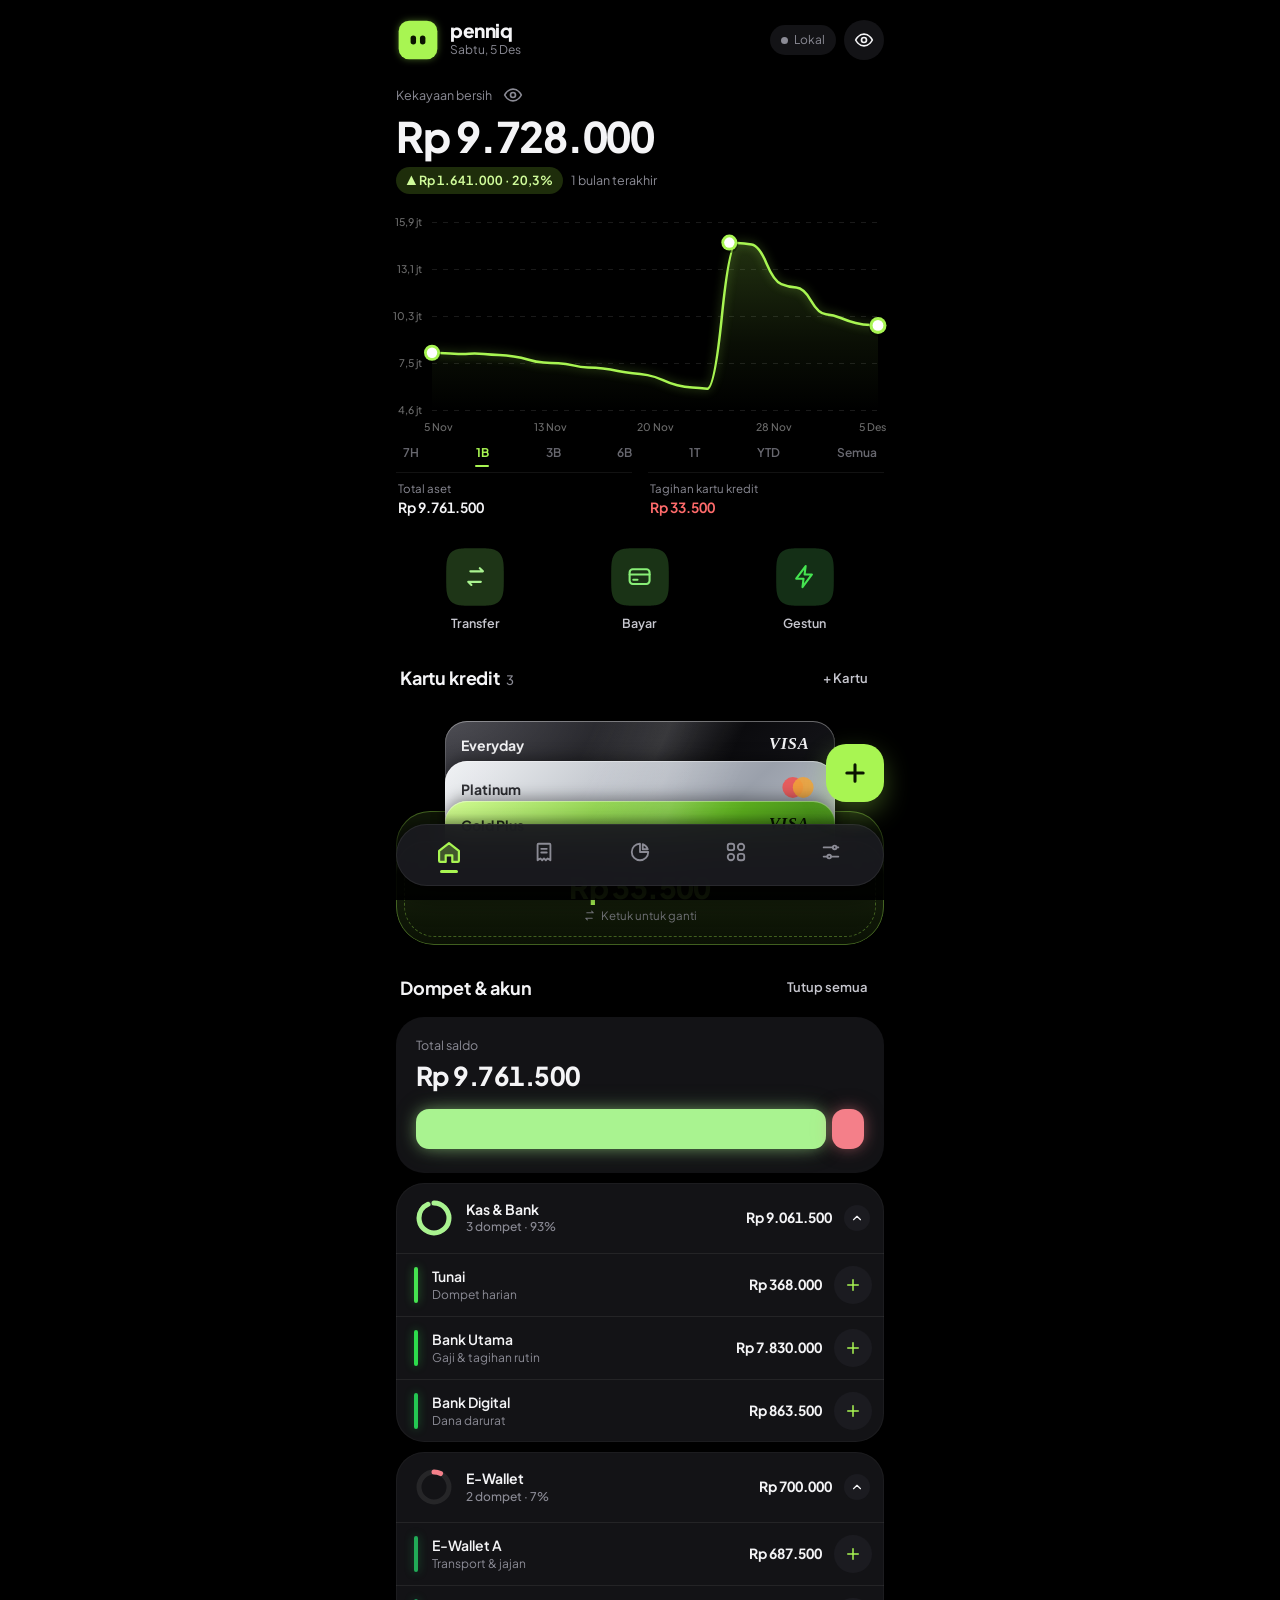
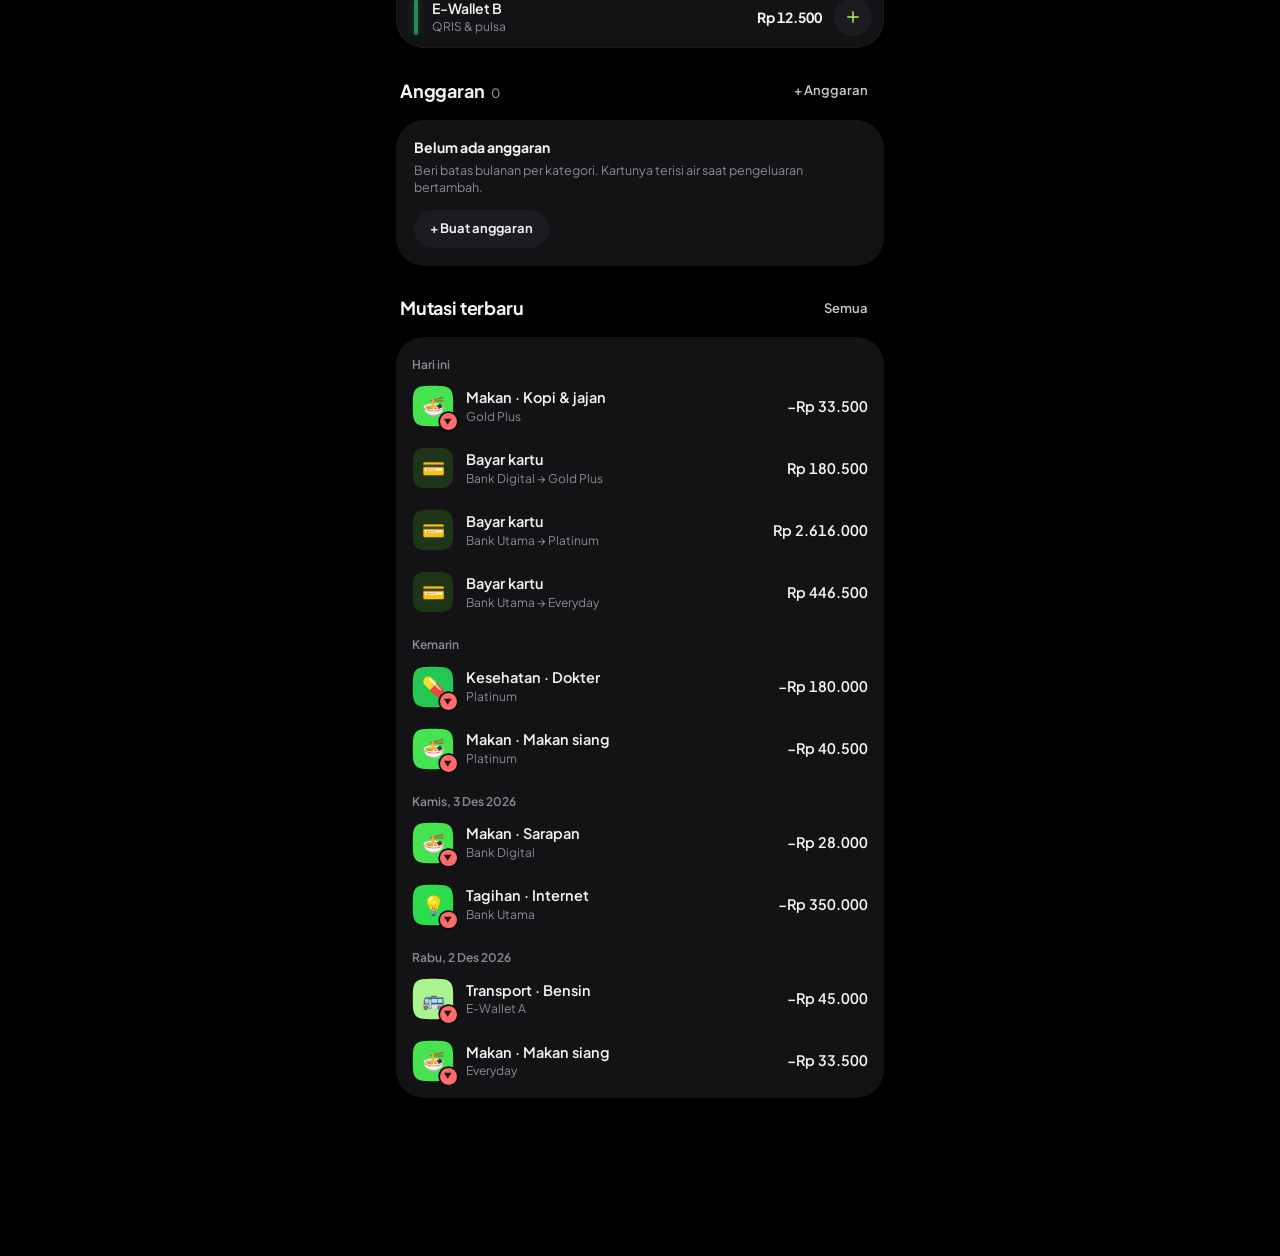
==== commit 5349e737: "Bungkus maskot didesain ulang: foil neon dengan pita bergerigi, emblem, kilau; animasi goyang lalu s" ====
--- a/index.html
+++ b/index.html
@@ -1073,29 +1073,73 @@
 .eyt-brow{fill:none;stroke:var(--fill-on);stroke-width:3.2;stroke-linecap:round;opacity:0}
 .eyt-ball.hop{animation:eyt-hop .62s cubic-bezier(.3,1.5,.5,1)}
 @keyframes eyt-hop{0%{transform:translateY(0) scale(1)}28%{transform:translateY(-14%) scale(.96,1.06)}55%{transform:translateY(0) scale(1.06,.94)}75%{transform:translateY(-5%) scale(1)}100%{transform:none}}
-/* koleksi maskot */
-.mk-stage{display:flex;flex-direction:column;align-items:center;gap:8px;padding:10px 0 14px;text-align:center}
+/* koleksi maskot: kartu hero + bungkus + galeri per kelangkaan */
+.mk-hero{position:relative;overflow:hidden;isolation:isolate;display:flex;flex-direction:column;align-items:center;gap:6px;padding:24px 16px 16px;margin-bottom:14px;text-align:center;border-radius:var(--r-xl);background:var(--s2);box-shadow:inset 0 0 0 1px var(--line)}
+.mk-hero::before{content:'';position:absolute;z-index:-2;left:50%;top:-18%;width:130%;aspect-ratio:1;transform:translateX(-50%);background:radial-gradient(closest-side,var(--mk-glow,rgba(168,245,82,.3)),transparent 72%);opacity:.75;pointer-events:none}
 .mk-art{display:block;overflow:visible;filter:drop-shadow(0 0 12px var(--eyt-glow,transparent))}
 .mk-art.holo{animation:eyt-holo 6s linear infinite}
-.mk-name{font-size:22px;font-weight:780;letter-spacing:-.01em}
-.mk-sub{color:var(--mute);font-size:12.5px}
-.mk-btns{display:flex;flex-direction:column;gap:8px;width:100%;margin-top:6px}
-.mk-r{display:inline-block;font-size:10.5px;font-weight:700;letter-spacing:.06em;text-transform:uppercase;padding:3px 9px;border-radius:99px;background:var(--s3);color:var(--mute)}
-.mk-r.r1{background:#10321F;color:#86EFAC}
-.mk-r.r2{background:#12304A;color:#8FD0FF}
-.mk-r.r3{background:linear-gradient(90deg,#FDA4AF,#FDE68A,#86EFAC,#7DD3FC,#C4B5FD);color:#1B1030}
-.mk-pack{animation:mk-shake .9s ease-in-out both;filter:drop-shadow(0 10px 18px rgba(240,89,43,.35))}
-@keyframes mk-shake{0%{transform:rotate(0)}15%{transform:rotate(-9deg) translateX(-3px)}30%{transform:rotate(8deg) translateX(3px)}45%{transform:rotate(-7deg)}60%{transform:rotate(6deg)}75%{transform:rotate(-3deg) scale(1.06)}100%{transform:rotate(0) scale(1.14);opacity:.2}}
+.mk-float{animation:mk-float 3.6s ease-in-out infinite}
+@keyframes mk-float{50%{transform:translateY(-6px)}}
+.mk-name{margin-top:8px;font-size:23px;font-weight:780;letter-spacing:-.02em;line-height:1.15}
+.mk-sub{color:var(--mute);font-size:12.5px;line-height:1.4;margin-top:2px}
+.mk-btns{display:flex;flex-direction:column;gap:8px;width:100%;margin-top:14px}
+.mk-cta{display:flex;align-items:center;justify-content:center;gap:8px;margin-top:14px}
+.mk-cta svg{flex:none}
+.mk-cta:disabled{background:var(--s3);color:var(--mute)}
+.mk-r{display:inline-flex;align-items:center;gap:6px;font-size:10.5px;font-weight:700;letter-spacing:.08em;line-height:1;text-transform:uppercase;padding:5px 10px 5px 8px;border-radius:99px;color:var(--rc,var(--mute));background:var(--s3);background:color-mix(in srgb,var(--rc,#888) 15%,transparent)}
+.mk-r i{width:6px;height:6px;border-radius:50%;background:currentColor;flex:none}
+.mk-r.holo{color:#1B1030;background:linear-gradient(90deg,#FDA4AF,#FDE68A,#86EFAC,#7DD3FC,#C4B5FD)}
+.mk-tag{margin-top:6px;font-size:12px;font-weight:650;color:var(--mute)}
+.mk-tag.new{padding:5px 12px;border-radius:99px;background:var(--accC);color:var(--onAccC)}
+/* bungkus */
+.mk-packw{display:grid;place-items:center;padding:10px 0 6px}
+.mk-pack{overflow:visible;filter:drop-shadow(0 12px 24px rgba(168,245,82,.28))}
+.mk-pack g{transform-box:fill-box}
+.pk-all{transform-origin:50% 60%;animation:pk-shake 1.5s ease-in-out both}
+.pk-top{transform-origin:0 100%;animation:pk-tear 1.5s cubic-bezier(.4,0,.6,1) both}
+.pk-body{transform-origin:50% 100%;animation:pk-body 1.5s ease-in both}
+.pk-light{transform-box:fill-box;transform-origin:50% 50%;opacity:0;animation:pk-light 1.5s ease-out both}
+.pk-sheen{animation:pk-sheen 1.5s linear both}
+@keyframes pk-shake{0%{transform:rotate(0) scale(1)}8%{transform:rotate(-7deg) translateX(-3px)}16%{transform:rotate(6deg) translateX(3px)}24%{transform:rotate(-6deg)}32%{transform:rotate(5deg)}40%{transform:rotate(-2deg) scale(1.06)}52%,100%{transform:rotate(0) scale(1.08)}}
+@keyframes pk-tear{0%,42%{transform:none;opacity:1}58%{transform:translate(6px,-6px) rotate(8deg);opacity:1}100%{transform:translate(52px,-64px) rotate(38deg);opacity:0}}
+@keyframes pk-body{0%,50%{opacity:1;transform:none}100%{opacity:0;transform:scale(1.1,1.16)}}
+@keyframes pk-light{0%,44%{opacity:0;transform:scale(.3,.2)}58%{opacity:1;transform:scale(1,1)}100%{opacity:0;transform:scale(1.9,3.2)}}
+@keyframes pk-sheen{from{transform:translateX(-30px)}to{transform:translateX(120px)}}
+.mk-hero.tear::after{content:'';position:absolute;z-index:-1;left:50%;top:50%;width:190px;height:190px;margin:-105px 0 0 -95px;border-radius:50%;background:radial-gradient(closest-side,rgba(168,245,82,.4),transparent);animation:mk-pulse .75s ease-in-out infinite alternate}
+@keyframes mk-pulse{from{opacity:.4;transform:scale(.85)}to{opacity:1;transform:scale(1.15)}}
+/* hasil bungkus */
+.mk-rays{position:absolute;z-index:-1;left:50%;top:22px;width:330px;height:330px;margin-left:-165px;border-radius:50%;background:repeating-conic-gradient(from 0deg,var(--rc) 0 7deg,transparent 7deg 18deg);opacity:.15;-webkit-mask:radial-gradient(closest-side,#000 8%,transparent 72%);mask:radial-gradient(closest-side,#000 8%,transparent 72%);animation:mk-spin 28s linear infinite;pointer-events:none}
+@keyframes mk-spin{to{transform:rotate(360deg)}}
 .mk-pop{animation:mk-pop .7s cubic-bezier(.3,1.6,.5,1) both}
 @keyframes mk-pop{from{transform:scale(.2) rotate(-12deg);opacity:0}to{transform:none;opacity:1}}
-.mk-count{color:var(--mute);font-size:12px;margin:2px 2px 10px;text-align:center}
-.mk-grid{display:grid;grid-template-columns:repeat(4,1fr);gap:8px;padding-bottom:6px}
-.mk-c{display:flex;flex-direction:column;align-items:center;gap:5px;padding:12px 4px 10px;border-radius:18px;background:var(--s2);transition:transform .3s var(--spring),box-shadow .2s}
-.mk-c b{font-size:12px;font-weight:650}
-.mk-c .mk-r{font-size:9px;padding:2px 6px}
+/* kemajuan koleksi */
+.mk-prog{margin:0 2px 4px}
+.mk-prog-t{display:flex;align-items:baseline;justify-content:space-between;font-size:12.5px;color:var(--mute);margin-bottom:8px}
+.mk-prog-t b{color:var(--tx);font-size:14px;font-weight:720;font-variant-numeric:tabular-nums}
+.mk-bar{height:6px;border-radius:99px;background:var(--s3);overflow:hidden}
+.mk-bar i{display:block;height:100%;border-radius:inherit;background:var(--acc);transition:width .6s var(--emph)}
+/* galeri */
+.mk-gh{display:flex;align-items:center;gap:8px;margin:18px 4px 8px;font-size:12px;font-weight:650;color:var(--tx2)}
+.mk-gh i{width:8px;height:8px;border-radius:50%;background:var(--rc)}
+.mk-gh i.holo{background:conic-gradient(#FDA4AF,#FDE68A,#86EFAC,#7DD3FC,#C4B5FD,#FDA4AF)}
+.mk-gh em{margin-left:auto;font-style:normal;color:var(--mute);font-variant-numeric:tabular-nums}
+.mk-grid{display:grid;grid-template-columns:repeat(4,1fr);gap:8px}
+.mk-c{position:relative;display:flex;flex-direction:column;align-items:center;gap:7px;padding:13px 2px 10px;border-radius:var(--r-lg);background:var(--s2);box-shadow:inset 0 0 0 1px var(--line);transition:transform .3s var(--spring),background .2s,box-shadow .2s}
+.mk-c b{max-width:100%;padding:0 4px;overflow:hidden;text-overflow:ellipsis;white-space:nowrap;font-size:11.5px;font-weight:650;line-height:1.2}
 .mk-c:active:not(:disabled){transform:scale(.94)}
-.mk-c.on{box-shadow:0 0 0 2px var(--acc)}
-.mk-c.lock{opacity:.6}
+.mk-c.lock{background:var(--s1)}
+.mk-c.lock b{color:var(--mute);font-weight:600}
+.mk-c.on{background:var(--accC);box-shadow:inset 0 0 0 2px var(--acc)}
+.mk-c.on::after{content:'';position:absolute;top:6px;right:6px;width:16px;height:16px;border-radius:50%;background:var(--acc) url("data:image/svg+xml,%3Csvg xmlns='http://www.w3.org/2000/svg' viewBox='0 0 16 16' fill='none' stroke='%230B1400' stroke-width='2.4' stroke-linecap='round' stroke-linejoin='round'%3E%3Cpath d='M4.2 8.4l2.5 2.5 5-5.4'/%3E%3C/svg%3E") center/12px no-repeat}
+/* pintu masuk dari Pengaturan */
+.mk-entry{display:flex;align-items:center;gap:12px;width:100%;margin-top:12px;padding:10px 12px 10px 10px;border-radius:var(--r-lg);background:var(--s3);text-align:left;transition:border-radius .4s var(--spring),transform .3s var(--spring)}
+.mk-entry:active{border-radius:var(--r-2xl);transform:scale(.985)}
+.mk-th{flex:none;display:grid;place-items:center;width:52px;height:52px;border-radius:15px;background:var(--s2)}
+.mk-entry>span:not(.mk-th){flex:1;min-width:0}
+.mk-entry b{display:block;font-size:14.5px;font-weight:700}
+.mk-entry .go{flex:none;color:var(--mute);display:grid;place-items:center}
+.mk-entry .go svg{width:18px;height:18px}
+@media (prefers-reduced-motion:reduce){.mk-float,.mk-rays,.mk-hero.tear::after,.pk-all,.pk-sheen{animation:none}}
 @keyframes pet-caret {
   50% { opacity: 0; }}
 @media (max-height:760px){.pad{--kh:46px}.disp .expr{font-size:34px}.disp{min-height:46px}}
@@ -1489,6 +1533,9 @@
 /* urut menurut kelangkaan: Umum, Langka, Holo (urutan asli dipertahankan di dalam tiap golongan) */
 MK.sort((a,b)=>a.rar-b.rar);
 const MK_RAR=['Umum','Tidak umum','Langka','Holo'];
+const MK_RC=['#A1A1AB','#86EFAC','#8FD0FF','#F9A8D4'];
+const mkChip=r=>`<span class="mk-r${r===3?' holo':''}" style="--rc:${MK_RC[r]}"><i></i>${MK_RAR[r]}</span>`;
+const MK_GIFT='<svg width="18" height="18" viewBox="0 0 24 24" fill="none" stroke="currentColor" stroke-width="2.2" stroke-linecap="round" stroke-linejoin="round" aria-hidden="true"><rect x="3" y="8" width="18" height="4" rx="1.5"/><path d="M12 8v13M5 12v7a2 2 0 002 2h10a2 2 0 002-2v-7M7.5 8a2.5 2.5 0 010-5C10 3 12 8 12 8s2-5 4.5-5a2.5 2.5 0 010 5"/></svg>';
 /* UJI COBA: true = bungkus tanpa batas. Ganti jadi false untuk memakai aturan asli (1 per hari + 1 per 5 catatan). */
 const MK_FREE=true;
 let mkN=0;
@@ -1496,7 +1543,7 @@
   const n='mk'+(mkN++),base=EYT_STYLES[c.eyes]||EYT_STYLES.Slant,sc=c.eyeScale||1.4,w=base.w*sc,h=base.h*sc,r=base.r*sc,g=EYT_GAP*Math.max(1,sc*.8)*EYT_R;
   const d=EYT_SHAPES[c.shape]||EYT_SHAPES.Ball;
   const defs=c.grad?`<linearGradient id="${n}" x1="0" y1="0" x2="1" y2="1">${c.grad.map((col,i)=>`<stop offset="${Math.round(i/(c.grad.length-1)*100)}%" stop-color="${col}"/>`).join('')}</linearGradient>`:'';
-  if(locked)return`<svg class="mk-art" viewBox="0 0 100 100" width="${size}" height="${size}" aria-hidden="true"><path d="${d}" fill="#1B1B20"/><text x="50" y="64" text-anchor="middle" font-size="40" font-weight="800" fill="#3A3A44" font-family="sans-serif">?</text></svg>`;
+  if(locked)return`<svg class="mk-art" viewBox="0 0 100 100" width="${size}" height="${size}" aria-hidden="true"><path d="${d}" fill="#1D1D23"/><text x="50" y="62" text-anchor="middle" font-size="34" font-weight="800" fill="#3A3A44" font-family="sans-serif">?</text></svg>`;
   const eye=x=>`<rect x="${(x-w/2).toFixed(2)}" y="${(50-h/2).toFixed(2)}" width="${w.toFixed(2)}" height="${h.toFixed(2)}" rx="${Math.min(r,w/2,h/2).toFixed(2)}" fill="${c.ink}"/>`;
   return`<svg class="mk-art ${c.holo?'holo':''}" viewBox="0 0 100 100" width="${size}" height="${size}" style="--eyt-glow:${c.glow}" aria-hidden="true"><defs>${defs}</defs><path d="${d}" fill="${c.grad?`url(#${n})`:c.fill}"/>${eye(50-g)}${eye(50+g)}</svg>`;
 }
@@ -1516,21 +1563,47 @@
   persist();return{c,isNew};
 }
 function packArt(){
-  return`<svg class="mk-pack" viewBox="0 0 100 134" width="120" aria-hidden="true"><path d="M14 10 ${Array.from({length:7},(_,i)=>i%2?'l10 5':'l10 -5').join(' ')} L86 10 L86 124 ${Array.from({length:7},(_,i)=>i%2?'l-10 -5':'l-10 5').join(' ')} L14 124 Z" fill="#F0592B"/><text x="50" y="52" text-anchor="middle" font-size="15" font-weight="900" fill="#fff" letter-spacing="2" font-family="sans-serif">KANTONG</text><rect x="34" y="62" width="32" height="32" rx="10" fill="#A8F552"/><rect x="42" y="73" width="5" height="9" rx="2.5" fill="#0B1400"/><rect x="53" y="73" width="5" height="9" rx="2.5" fill="#0B1400"/><text x="50" y="112" text-anchor="middle" font-size="8" fill="#FFD9CC" letter-spacing="1" font-family="sans-serif">BUNGKUS MASKOT</text></svg>`;
+  const zig=(x0,x1,y,dy,n)=>{const w=(x1-x0)/n;return Array.from({length:n},(_,i)=>`L${(x0+w*(i+1)).toFixed(1)} ${i%2?y:y+dy}`).join(' ')};
+  const zigR=(x0,x1,y,dy,n)=>{const w=(x1-x0)/n;return Array.from({length:n},(_,i)=>`L${(x1-w*(i+1)).toFixed(1)} ${i%2?y:y+dy}`).join(' ')};
+  const top=`M16 13 ${zig(16,104,13,-6,8)} L104 38 L16 38 Z`;
+  const body=`M16 38 L104 38 L104 156 ${zigR(16,104,156,6,8)} L16 156 Z`;
+  const ribs=Array.from({length:15},(_,i)=>`<rect x="${(20+i*5.6).toFixed(1)}" y="12" width="1.4" height="24" fill="#000" opacity=".22"/>`).join('');
+  const spark=(x,y,r)=>`<path d="M${x} ${y-r}Q${x} ${y} ${x+r} ${y}Q${x} ${y} ${x} ${y+r}Q${x} ${y} ${x-r} ${y}Q${x} ${y} ${x} ${y-r}Z" fill="#E4FFB8"/>`;
+  return`<svg class="mk-pack" viewBox="0 0 120 172" width="138" aria-hidden="true"><defs>
+<linearGradient id="pkg" x1="0" y1="0" x2="1" y2="1"><stop offset="0" stop-color="#3B5718"/><stop offset=".55" stop-color="#16240A"/><stop offset="1" stop-color="#0A1004"/></linearGradient>
+<linearGradient id="pkt" x1="0" y1="0" x2="0" y2="1"><stop offset="0" stop-color="#C9FB7D"/><stop offset="1" stop-color="#6FBF1F"/></linearGradient>
+<linearGradient id="pks" x1="0" y1="0" x2="1" y2="0"><stop offset="0" stop-color="#fff" stop-opacity="0"/><stop offset=".5" stop-color="#fff" stop-opacity=".2"/><stop offset="1" stop-color="#fff" stop-opacity="0"/></linearGradient>
+<radialGradient id="pkl"><stop offset="0" stop-color="#F4FFD6"/><stop offset=".45" stop-color="#A8F552" stop-opacity=".8"/><stop offset="1" stop-color="#A8F552" stop-opacity="0"/></radialGradient>
+<radialGradient id="pke"><stop offset="0" stop-color="#A8F552" stop-opacity=".35"/><stop offset="1" stop-color="#A8F552" stop-opacity="0"/></radialGradient>
+<clipPath id="pkc"><path d="${body}"/></clipPath></defs>
+<g class="pk-all">
+<g class="pk-body"><path d="${body}" fill="url(#pkg)" stroke="rgba(168,245,82,.6)" stroke-width="1.2" stroke-linejoin="round"/>
+<g clip-path="url(#pkc)"><circle cx="60" cy="96" r="44" fill="url(#pke)"/><path class="pk-sheen" d="M22 38 L52 38 L30 156 L0 156 Z" fill="url(#pks)"/></g>
+<circle cx="60" cy="96" r="30" fill="none" stroke="rgba(168,245,82,.3)" stroke-width="1" stroke-dasharray="2 4"/>
+<rect x="43" y="79" width="34" height="34" rx="11" fill="#A8F552"/><rect x="51" y="90" width="5.5" height="12" rx="2.75" fill="#0B1400"/><rect x="63.5" y="90" width="5.5" height="12" rx="2.75" fill="#0B1400"/>
+${spark(26,70,5)}${spark(95,118,4)}${spark(92,62,3)}
+<text x="60" y="58" text-anchor="middle" font-size="10" font-weight="800" fill="#A8F552" letter-spacing="3.2" font-family="sans-serif">MASKOT</text>
+<text x="60" y="144" text-anchor="middle" font-size="7.5" font-weight="700" fill="#D9F5B4" fill-opacity=".75" letter-spacing="1.6" font-family="sans-serif">BUNGKUS ACAK</text></g>
+<g class="pk-top"><path d="${top}" fill="url(#pkt)" stroke="rgba(11,20,0,.35)" stroke-width="1" stroke-linejoin="round"/>${ribs}<path d="M16 38 L104 38" stroke="rgba(11,20,0,.45)" stroke-width="1" stroke-dasharray="3 2.5"/></g>
+<ellipse class="pk-light" cx="60" cy="38" rx="58" ry="22" fill="url(#pkl)"/></g></svg>`;
 }
 function koleksiHTML(){
   const st=S.settings,M=ui.mk||{phase:'idle'},cur=MK.find(c=>c.id===st.mascotChar)||MK[0],P=mkPacks();
   let stage='';
-  if(M.phase==='tearing')stage=`<div class="mk-stage">${packArt()}<div class="mk-sub">Membuka bungkus…</div></div>`;
+  if(M.phase==='tearing')stage=`<div class="mk-hero tear"><div class="mk-packw">${packArt()}</div><div class="mk-sub">Membuka bungkus…</div></div>`;
   else if(M.phase==='reveal'&&M.res){const c=M.res.c;
-    stage=`<div class="mk-stage reveal r${c.rar}"><div class="mk-pop">${mascotArt(c,110)}</div><div class="mk-name">${c.name}</div><span class="mk-r r${c.rar}">${MK_RAR[c.rar]}</span><div class="mk-sub">${M.res.isNew?'Karakter baru!':'Sudah punya, coba lagi nanti'}</div><div class="mk-btns"><button class="btn acc" data-action="mk-use" data-id="${c.id}">Pakai ${c.name}</button><button class="btn" data-action="mk-done">Selesai</button></div></div>`}
-  else stage=`<div class="mk-stage">${mascotArt(cur,96)}<div class="mk-name">${cur.name}</div><span class="mk-r r${cur.rar}">${MK_RAR[cur.rar]}</span>
-    <button class="btn acc" style="margin-top:6px" data-action="mk-open" ${P.n?'':'disabled'}>${P.free?'Buka bungkus':P.n?`Buka bungkus (${P.n})`:'Bungkus habis'}</button>
+    stage=`<div class="mk-hero reveal" style="--mk-glow:${c.glow};--rc:${MK_RC[c.rar]}"><i class="mk-rays"></i><div class="mk-pop">${mascotArt(c,112)}</div><div class="mk-name">${c.name}</div>${mkChip(c.rar)}<span class="mk-tag${M.res.isNew?' new':''}">${M.res.isNew?'Karakter baru!':'Sudah punya, coba lagi nanti'}</span><div class="mk-btns"><button class="btn acc" data-action="mk-use" data-id="${c.id}">Pakai ${c.name}</button><button class="btn" data-action="mk-done">Selesai</button></div></div>`}
+  else stage=`<div class="mk-hero" style="--mk-glow:${cur.glow}"><div class="mk-float">${mascotArt(cur,104)}</div><div class="mk-name">${cur.name}</div>${mkChip(cur.rar)}
+    <button class="btn acc mk-cta" data-action="mk-open" ${P.n?'':'disabled'}>${P.n?MK_GIFT:''}${P.free?'Buka bungkus':P.n?`Buka bungkus (${P.n})`:'Bungkus habis'}</button>
     <div class="mk-sub">${P.free?'Mode uji coba: bungkus tanpa batas.':P.n?(P.daily?'Bungkus harian siap dibuka.':'Bungkus dari catatanmu siap dibuka.'):`Bungkus harian lagi besok, atau ${P.next} catatan lagi.`}</div></div>`;
-  const grid=MK.map(c=>{const own=st.owned.includes(c.id);
-    return`<button class="mk-c ${own?'':'lock'} ${st.mascotChar===c.id?'on':''}" ${own?`data-action="mk-use" data-id="${c.id}"`:'disabled'} aria-label="${own?c.name:'Belum dimiliki'}">${mascotArt(c,56,!own)}<b>${own?c.name:'???'}</b><span class="mk-r r${c.rar}">${MK_RAR[c.rar]}</span></button>`}).join('');
-  return`<div class="sh-h"><h3>Koleksi maskot</h3>${closeBtn}</div>${stage}<div class="mk-count">Terkumpul ${st.owned.length} dari ${MK.length}</div><div class="mk-grid">${grid}</div>`;
-}
+  const tile=c=>{const own=st.owned.includes(c.id);
+    return`<button class="mk-c ${own?'':'lock'} ${st.mascotChar===c.id?'on':''}" ${own?`data-action="mk-use" data-id="${c.id}" aria-pressed="${st.mascotChar===c.id}"`:'disabled'} aria-label="${own?c.name:'Belum dimiliki, '+MK_RAR[c.rar]}">${mascotArt(c,52,!own)}<b>${own?c.name:'???'}</b></button>`};
+  const groups=MK_RAR.map((n,r)=>{const L=MK.filter(c=>c.rar===r);if(!L.length)return'';const o=L.filter(c=>st.owned.includes(c.id)).length;
+    return`<div class="mk-gh" style="--rc:${MK_RC[r]}"><i class="${r===3?'holo':''}"></i>${n}<em>${o}/${L.length}</em></div><div class="mk-grid">${L.map(tile).join('')}</div>`}).join('');
+  const pct=Math.round(st.owned.length/MK.length*100);
+  return`<div class="sh-h"><h3>Koleksi maskot</h3>${closeBtn}</div>${stage}<div class="mk-prog"><div class="mk-prog-t"><span>Terkumpul</span><span><b>${st.owned.length}</b> dari ${MK.length}</span></div><div class="mk-bar" role="progressbar" aria-valuemin="0" aria-valuemax="${MK.length}" aria-valuenow="${st.owned.length}"><i style="width:${pct}%"></i></div></div>${groups}`;
+}
+function mkTop(){const p=$('#panel');if(p)p.scrollTop=0}
 function openKoleksi(){ui.mk={phase:'idle'};ui.sheet='koleksi';renderSheet()}
 
 function normalize(s){
@@ -3219,7 +3292,7 @@
        <div class="stk-prev" aria-label="Contoh">${[S.cats.find(c=>c.t==='exp'),S.cats.find(c=>c.t==='inc')].filter(Boolean).map(c=>catIcon(c,46)).join('')}<span class="t">${S.settings.stk==='badge'?'Warna kategori + panah ▲▼ di pojok':'Latar hijau/merah + cincin warna pilihan'}</span></div></div>
      <div class="setrow" style="display:block"><div><b>Tampilan kartu</b><small>Cara kartu kredit ditampilkan di beranda</small></div><div class="bgroup" role="group">${[['wallet','Dompet'],['stack','Tumpukan'],['col','Kolom'],['car','Putar']].map(m=>`<button class="${S.settings.cardView===m[0]?'on':''}" data-action="cardview" data-arg="${m[0]}">${m[1]}</button>`).join('')}</div></div>
      ${(S.settings.cardView==='wallet'||(S.settings.cardView==='col'&&S.cards.length<2)||(S.settings.cardView==='car'&&S.cards.length<2)||(S.settings.cardView==='stack'&&!S.cards.length))?`<div class="setrow" style="display:block"><div><b>Warna dompet kartu</b><small>Dompet tempat kartu kredit menyembul di Beranda</small></div><div class="sw-row" style="margin-top:12px">${Object.keys(WL_COLORS).map(k=>`<button class="sw sw-${k} ${S.settings.wl===k?'on':''}" data-action="wlcolor" data-arg="${k}" aria-label="${WL_COLORS[k]}"></button>`).join('')}</div></div>`:''}
-     <div class="setrow" style="display:block"><div><b>Maskot</b><small>Si mata di pojok kiri atas</small></div><div class="bgroup" role="group">${[['on','Normal'],['small','Kecil'],['off','Mati']].map(m=>`<button class="${S.settings.mascot===m[0]?'on':''}" data-action="mascotset" data-arg="${m[0]}">${m[1]}</button>`).join('')}</div><button class="btn acc" style="margin-top:12px" data-action="mk-sheet">Koleksi maskot · ${S.settings.owned.length}/${MK.length}</button></div></div></section>
+     <div class="setrow" style="display:block"><div><b>Maskot</b><small>Si mata di pojok kiri atas</small></div><div class="bgroup" role="group">${[['on','Normal'],['small','Kecil'],['off','Mati']].map(m=>`<button class="${S.settings.mascot===m[0]?'on':''}" data-action="mascotset" data-arg="${m[0]}">${m[1]}</button>`).join('')}</div><button class="mk-entry" data-action="mk-sheet" aria-label="Buka koleksi maskot"><span class="mk-th">${mascotArt(MK.find(c=>c.id===S.settings.mascotChar)||MK[0],38)}</span><span><b>Koleksi maskot</b><small>${(MK.find(c=>c.id===S.settings.mascotChar)||MK[0]).name} dipakai · ${S.settings.owned.length} dari ${MK.length} terkumpul</small></span><i class="go">${IC.fwd}</i></button></div></div></section>
    <section class="blk"><div class="blk-h"><h2>Cap &amp; tanda tangan</h2></div><div class="surface">
      <div class="setrow"><div><b>Tanda tangan transaksi besar</b><small>Transaksi besar ditandatangani dulu, lalu dapat cap</small></div><button class="sw-t ${S.settings.sigOn?'on':''}" data-action="sigtoggle" role="switch" aria-checked="${S.settings.sigOn}" aria-label="Tanda tangan transaksi besar"></button></div>
      ${S.settings.sigOn?`<div class="setrow" style="display:block"><div><b>Batas minimal</b><small>Dari nominal ini, transaksi minta tanda tangan</small></div>
@@ -3945,14 +4018,14 @@
   'mk-open'(){
     if(!ui.mk||ui.mk.phase!=='idle')return;
     const res=mkOpen();if(!res)return toast('Belum ada bungkus');
-    ui.mk={phase:'tearing',res};renderSheet();
-    setTimeout(()=>{if(ui.sheet==='koleksi'&&ui.mk){ui.mk.phase='reveal';renderSheet();if(window.mascot)mascot.happy(900)}},1000);
+    ui.mk={phase:'tearing',res};renderSheet();mkTop();
+    setTimeout(()=>{if(ui.sheet==='koleksi'&&ui.mk){ui.mk.phase='reveal';renderSheet();mkTop();if(window.mascot)mascot.happy(900)}},1500);
   },
-  'mk-done'(){ui.mk={phase:'idle'};renderSheet()},
+  'mk-done'(){ui.mk={phase:'idle'};renderSheet();mkTop()},
   'mk-use'(el,arg,id){
     if(!S.settings.owned.includes(id))return;
     S.settings.mascotChar=id;persist();applyMascot();
-    if(ui.mk)ui.mk={phase:'idle'};renderSheet();
+    if(ui.mk)ui.mk={phase:'idle'};renderSheet();mkTop();
     const c=MK.find(x=>x.id===id);if(window.mascot&&c)mascot.happy(1600,'Halo, aku '+c.name+'!');
   },
   mascotset(el,arg){S.settings.mascot=arg;persist();applyMascot();render()},
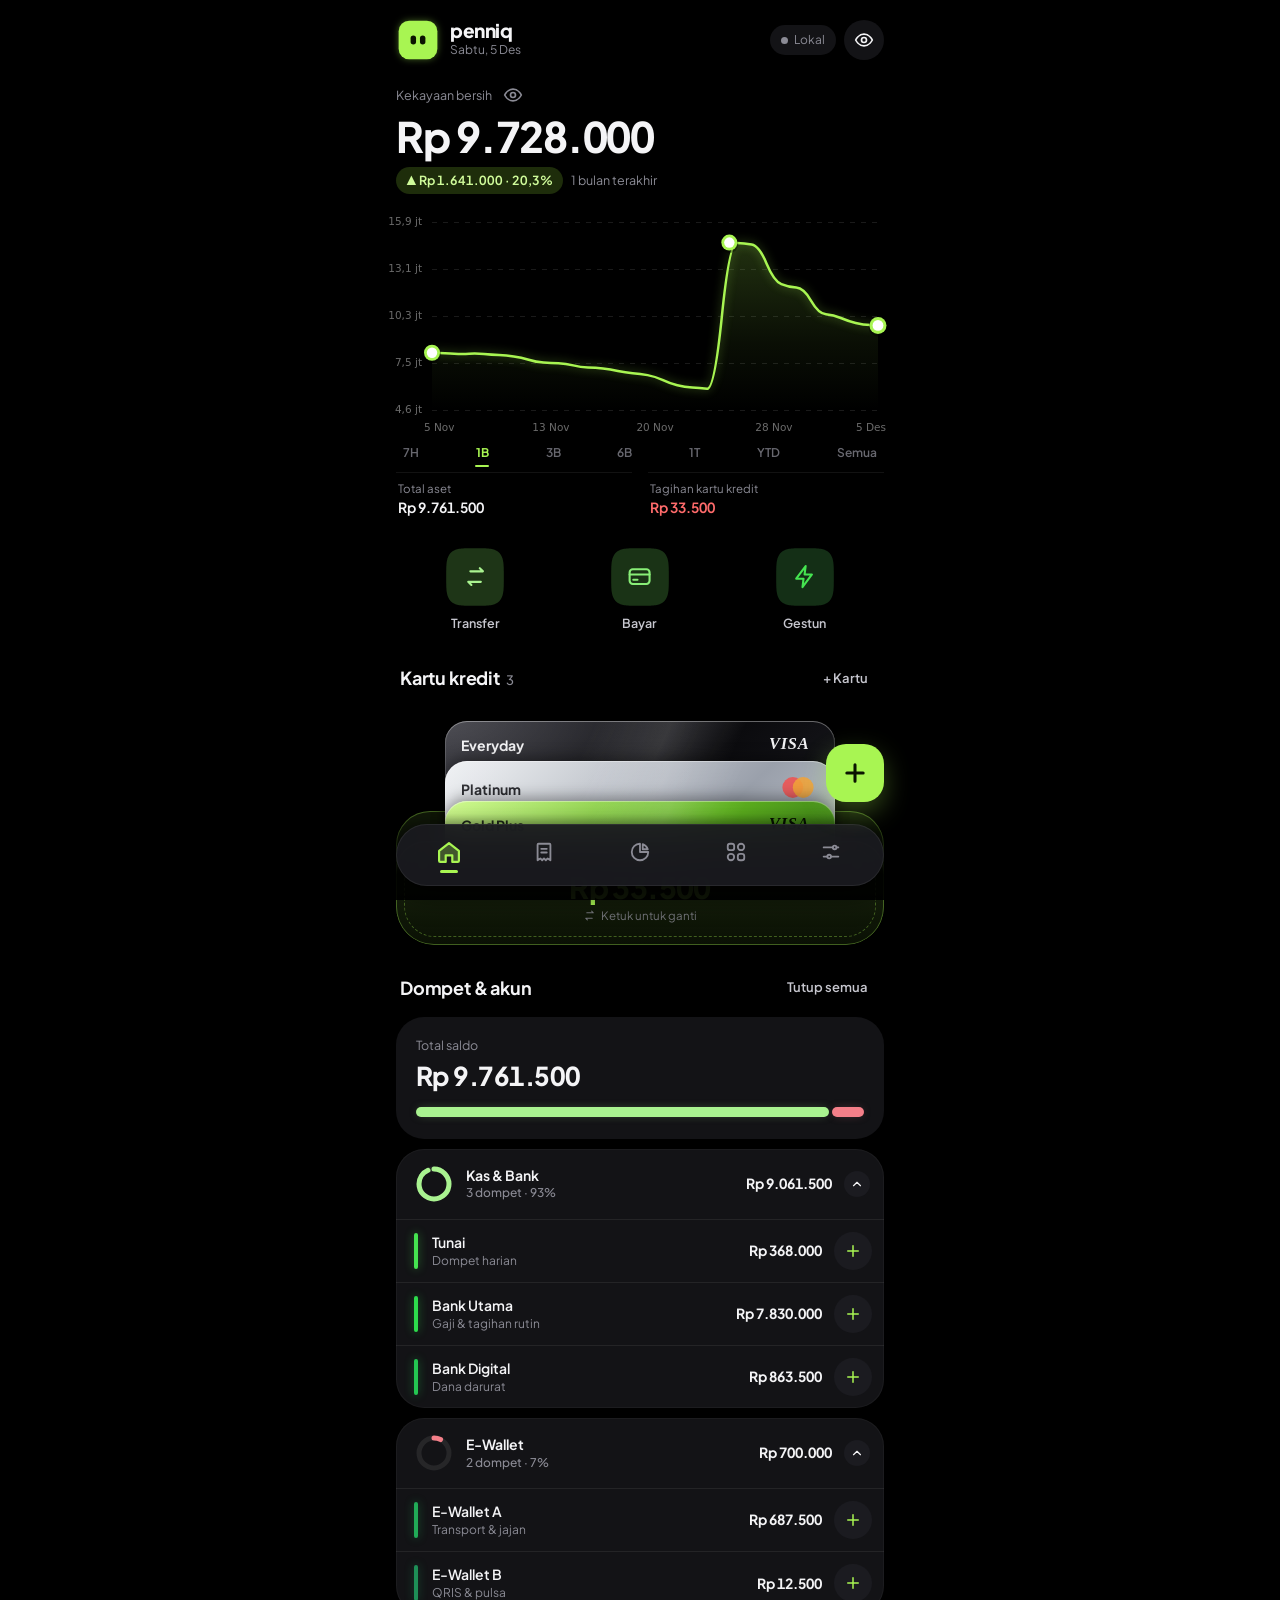
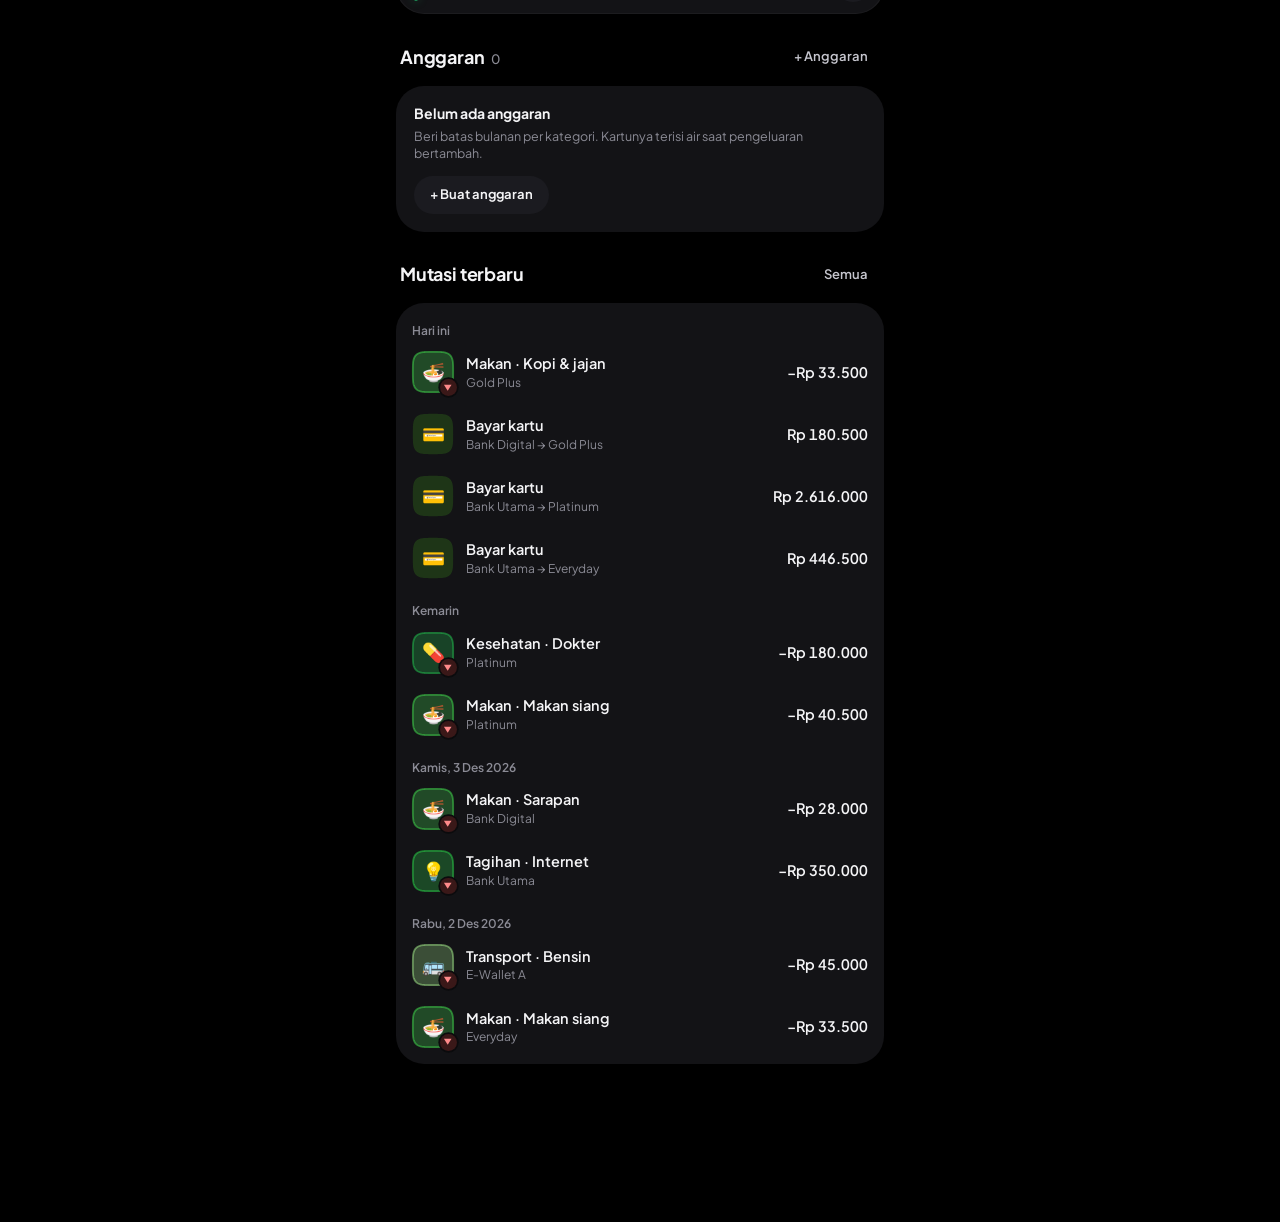
==== commit cc72314e: "Audit UI/UX: perbaiki bug tata letak, kurangi label berulang, ikon kategori tonal, CTA bernominal, p" ====
--- a/index.html
+++ b/index.html
@@ -62,7 +62,8 @@
 .shi svg.shp{position:absolute;inset:0;width:100%;height:100%;fill:var(--c);transition:transform .6s var(--spring)}
 .shi .bdg{position:absolute;right:calc(var(--sz)*-.06);bottom:calc(var(--sz)*-.06);width:max(13px,calc(var(--sz)*.4));height:max(13px,calc(var(--sz)*.4));border-radius:50%;display:grid;place-items:center;box-shadow:0 0 0 max(1.5px,calc(var(--sz)*.04)) var(--bdgbg,#0b0b0d)}
 .shi .bdg svg{width:68%;height:68%}
-.shi .bdg.inc{background:#A8F552;fill:#14240A}.shi .bdg.exp{background:#FF6B6B;fill:#2A0D0D}
+.shi .bdg.inc{background:#1F3310;fill:#A8F552}.shi .bdg.exp{background:#3A1818;fill:#FF8A8A}
+.shi.bd.rg svg.shp{stroke-opacity:.5}
 .pwa-ok{font-size:13px;font-weight:650;color:var(--acc)}.pwa-h{display:block;font-size:12.5px;line-height:1.45;color:var(--mute)}.pwa-h b{color:var(--tx2);font-weight:650}
 .stk-prev{display:flex;gap:14px;align-items:center;margin-top:12px}.stk-prev span.t{font-size:12.5px;color:var(--mute)}
 .shi.rg svg.shp{overflow:visible;stroke:var(--rc);stroke-width:1.8px;vector-effect:non-scaling-stroke}
@@ -452,9 +453,9 @@
 .ws2-l{display:flex;align-items:center;gap:8px;font-size:12px;color:var(--tx2)}
 .ws2-l i{width:9px;height:9px;border-radius:3px;flex:none}.ws2-l span{flex:1;min-width:0;overflow:hidden;text-overflow:ellipsis;white-space:nowrap}.ws2-l b{font-weight:650;color:var(--tx)}
 
-.ws3{display:block;padding:20px 20px 24px}
-.ws3 .ws2-v{font-size:26px;margin:4px 0 16px}
-.ws3-bar{display:flex;gap:6px;height:40px}
+.ws3{display:block;padding:20px 20px 14px}
+.ws3 .ws2-v{font-size:26px;margin:4px 0 6px}
+.ws3-bar{display:flex;gap:3px;height:10px;padding:8px 0;box-sizing:content-box}
 .ws3-bar{-webkit-touch-callout:none;user-select:none;-webkit-user-select:none;touch-action:pan-y}
 .ws3-bar.lp i{opacity:.35;transition:opacity .15s}.ws3-bar.lp i.hot{opacity:1}
 .seg-tip{position:fixed;z-index:80;pointer-events:none;transform:translate(-50%,-100%);padding:10px 14px;border-radius:16px;background:var(--s3);box-shadow:0 0 0 1px var(--line2),0 10px 30px rgba(0,0,0,.55);text-align:center;white-space:nowrap;animation:tipin .16s var(--spring) both}
@@ -463,9 +464,9 @@
 .seg-tip em{font-style:normal;color:var(--acc);font-weight:700;margin-left:6px}
 @keyframes tipin{from{opacity:0;transform:translate(-50%,-90%) scale(.92)}to{opacity:1;transform:translate(-50%,-100%) scale(1)}}
 
-.ws3-bar i{display:block;height:100%;min-width:14px;border-radius:13px;transform-origin:left;animation:wsg .8s var(--spring) both}
-.ws3-bar i:last-child:not(:only-child){border-radius:13px}
-.ws3-bar i{box-shadow:0 0 16px -2px color-mix(in srgb,var(--c) 55%,transparent),0 0 30px -8px color-mix(in srgb,var(--c) 35%,transparent)}
+.ws3-bar i{display:block;height:100%;min-width:6px;border-radius:99px;transform-origin:left;animation:wsg .8s var(--spring) both}
+.ws3-bar i:last-child:not(:only-child){border-radius:99px}
+.ws3-bar i{box-shadow:0 0 10px -3px color-mix(in srgb,var(--c) 50%,transparent)}
 .ws3-bar.lp i:not(.hot){box-shadow:none}
 .ws3 .ws2-l{font-size:13px}.ws3 .ws2-l b{font-variant-numeric:tabular-nums;color:var(--mute);font-weight:600}
 .ws3 .ws2-l i{width:10px;height:10px;border-radius:50%}
@@ -501,10 +502,13 @@
 .privacy .wsum-l b{filter:none}
 
 /* chips */
-.chips{display:flex;gap:8px;overflow-x:auto;scrollbar-width:none;padding:2px 28px 2px 0;-webkit-mask-image:linear-gradient(to right,#000 calc(100% - 28px),transparent);mask-image:linear-gradient(to right,#000 calc(100% - 28px),transparent)}
+.chips{display:flex;gap:8px;overflow-x:auto;scrollbar-width:none;padding:2px 40px 2px 0;-webkit-mask-image:linear-gradient(to right,#000 calc(100% - 44px),transparent);mask-image:linear-gradient(to right,#000 calc(100% - 44px),transparent)}
 .chips::-webkit-scrollbar{display:none}
+.chips.qa{margin:-2px 0 12px}
 .chips.fit{flex-wrap:wrap;overflow:visible;padding:0;-webkit-mask-image:none;mask-image:none}
 .chips.fit .chip{flex:1 1 auto;justify-content:center;text-align:center}
+.chips.fit.g3{display:grid;grid-template-columns:repeat(3,1fr)}
+.chips.fit.g3 .chip{padding:9px 6px;white-space:nowrap;overflow:hidden;text-overflow:ellipsis}
 .chip{flex:none;border-radius:10px;padding:9px 14px;font-size:13px;font-weight:600;background:var(--s2);color:var(--tx2);box-shadow:inset 0 0 0 1px var(--line2);transition:border-radius .4s var(--spring),background .2s,color .2s}
 .chip.on{background:var(--accC);color:var(--onAccC);box-shadow:none;border-radius:99px}
 .chip small{display:block;font-size:11.5px;font-weight:500;color:var(--mute);margin-top:2px}
@@ -555,7 +559,7 @@
 .bud.ok .bud-b i{background:var(--acc)}.bud.warn .bud-b i{background:var(--warn)}.bud.over .bud-b i{background:var(--neg)}
 .bud.warn .bud-t span:last-child{color:var(--warn)}.bud.over .bud-t span:last-child{color:var(--neg)}
 .bud small{display:block;font-size:11.5px;color:var(--mute);margin-top:4px}
-.bud-set{margin:2px 0 0 38px}
+.bud-set{margin:2px 0 0 38px;font-size:12px;font-weight:600;color:var(--mute)}
 .rep-row{display:flex;align-items:center;justify-content:space-between;gap:12px;padding:6px 4px 10px}.rep-row b{display:block;font-size:14px}.rep-row small{display:block;font-size:12px;color:var(--mute);margin-top:2px}
 .gd-err{color:var(--warn)}
 .gd-btns{display:flex;flex-wrap:wrap;gap:8px;padding:2px 0 14px}
@@ -790,7 +794,9 @@
 .svb:active{transform:scale(.98);background:#bdfb74}
 .f{display:block;margin-bottom:14px}
 .f>span{display:block;font-size:12.5px;color:var(--mute);margin:0 4px 6px;font-weight:600}
-.f small{display:block;color:var(--mute);font-size:12px;margin:5px 4px 0}
+.f small{display:block;color:var(--mute);font-size:12px;line-height:1.45;margin:6px 4px 0}
+.mini-w{display:flex;align-items:center;gap:4px;flex:1;min-width:0}
+.mini-w .acc-bar{margin-left:0}
 .mini{display:flex;justify-content:space-between;align-items:center;gap:12px;background:var(--s2);border-radius:var(--r-lg);padding:12px 14px;margin-bottom:10px}
 .opt{display:block;width:100%;text-align:left;background:var(--s2);border-radius:var(--r-lg);padding:12px 14px;margin-bottom:6px;transition:border-radius .4s var(--spring),background .2s}
 .opt.on{background:var(--accC);border-radius:var(--r-2xl)}
@@ -910,7 +916,7 @@
 .kg-h b{display:block;font-size:14px}.kg-h small{display:block;color:var(--mute);font-size:12px;margin-top:2px;line-height:1.35}
 .kg-e{font-size:12.5px;color:var(--acc);font-weight:650}
 .hp-pv{display:block;width:100%;border:0;text-align:left;cursor:pointer;font:inherit;height:46px;border-radius:15px;position:relative;box-shadow:inset 0 0 0 1px rgba(255,255,255,.08);transition:background .12s}
-.hp-pv b{position:absolute;left:14px;top:50%;transform:translateY(-50%);font-size:12.5px;font-weight:650;letter-spacing:.3px}
+.hp-pv b{display:none;position:absolute;left:14px;top:50%;transform:translateY(-50%);font-size:12.5px;font-weight:650;letter-spacing:.3px}
 .hp{--hh:120;--ss:80%;--ll:56%}
 .hp-row{display:grid;grid-template-columns:74px 1fr;align-items:center;gap:10px;margin-top:14px}
 .hp-row>label{font-size:11.5px;color:var(--mute);font-weight:600}
@@ -964,10 +970,13 @@
 .sub-x:active{background:#3a1c20;color:#FF9A9A}
 .sub-add{display:flex;align-items:center;justify-content:center;gap:8px;width:100%;height:50px;margin-top:2px;border-radius:99px;background:var(--s2);box-shadow:inset 0 0 0 1px var(--line2);font-weight:650;font-size:14px;color:var(--acc)}
 .sub-add:active{background:var(--s3)}
-.sub-hint{display:block;margin-top:8px;font-size:12px;color:var(--tx3)}
-
-.accd-h{display:flex;flex-direction:column;align-items:center;text-align:center;gap:8px;margin:4px 0 16px}
-.accd-h .big{font-size:34px;font-weight:750;letter-spacing:-.03em}
+.sub-hint{display:block;margin-top:8px;font-size:12px;line-height:1.45;color:var(--mute)}
+
+.accd-h{position:relative;overflow:hidden;isolation:isolate;display:flex;flex-direction:column;align-items:center;text-align:center;gap:10px;margin:4px 0 12px;padding:20px 16px 18px;border-radius:var(--r-xl);background:var(--s2);box-shadow:inset 0 0 0 1px var(--line)}
+.accd-h::before{content:'';position:absolute;z-index:-1;left:50%;top:-60%;width:120%;aspect-ratio:1;transform:translateX(-50%);background:radial-gradient(closest-side,color-mix(in srgb,var(--c) 22%,transparent),transparent 72%);pointer-events:none}
+.accd-t b{display:block;font-size:17px;font-weight:700}
+.accd-t small{display:block;margin-top:2px;color:var(--mute);font-size:12.5px}
+.accd-h .big{font-size:34px;font-weight:750;letter-spacing:-.03em;line-height:1.1}
 textarea{font:12px/1.4 ui-monospace,Menlo,Consolas,monospace;color:var(--tx);background:var(--s2);border:0;box-shadow:inset 0 0 0 1px var(--line2);border-radius:var(--r-md);padding:12px;width:100%;height:200px;resize:vertical}
 .snack{position:fixed;left:50%;bottom:104px;transform:translate(-50%,20px);background:#E9E9EE;color:#111;padding:12px 18px;border-radius:14px;font-size:13.5px;font-weight:600;z-index:80;opacity:0;pointer-events:none;transition:opacity .2s,transform .45s var(--spring);max-width:90%;text-align:center}
 .snack.show{opacity:1;transform:translate(-50%,0)}
@@ -1174,8 +1183,8 @@
 .cn{display:grid;place-items:center;min-width:22px;height:22px;border-radius:99px;font-size:12.5px;font-weight:600;color:var(--tx2);font-variant-numeric:tabular-nums}
 .cn.t{background:var(--acc);color:var(--acc-ink);font-weight:800}
 .ca{font-style:normal;font-size:10px;font-weight:750;line-height:1;padding:3px 4px;border-radius:6px;white-space:nowrap;font-variant-numeric:tabular-nums;max-width:100%;overflow:hidden}
-.ca.p{color:var(--onAccC);background:var(--accC)}
-.ca.n{color:#FFB0AA;background:var(--negC)}
+.ca.p{color:var(--acc);background:none}
+.ca.n{color:#E7A4A0;background:none}
 .ca.z{color:var(--mute);background:none}
 .chd{width:100%;display:flex;align-items:center;gap:10px;padding:0 6px 10px;text-align:left}
 .chd .dt{flex:1;min-width:0}.chd .dt b{display:block;font-size:14px;font-weight:700}.chd .dt small{display:block;font-size:12px;color:var(--mute);margin-top:2px;line-height:1.35}
@@ -1330,12 +1339,14 @@
 const TYPE_BG={inc:'#1E4A24',exp:'#52201F'},TYPE_FG={inc:'#A8F552',exp:'#FF8A8A'};
 const catHex=c=>c&&hexOk(c.color)?c.color:PAL[catCol(c)%PAL.length][1];
 const ringFit=h=>{const n=parseInt(h.slice(1),16),r=n>>16&255,g=n>>8&255,b=n&255,L=(.2126*r+.7152*g+.0722*b)/255;if(L>=.38)return h;const m=Math.min(.6,(.38-L)*1.6+.15),f=x=>Math.round(x+(255-x)*m).toString(16).padStart(2,'0');return'#'+f(r)+f(g)+f(b)};
+/* latar tonal: warna kategori dibaurkan ke permukaan gelap supaya ikon tidak menyilaukan */
+const catTone=h=>{const n=parseInt(h.slice(1),16),m=.26,f=(x,b)=>Math.round(b+(x-b)*m).toString(16).padStart(2,'0');return'#'+f(n>>16&255,20)+f(n>>8&255,20)+f(n&255,24)};
 const stkBadge=()=>!!(S&&S.settings&&S.settings.stk==='badge');
 /* warna latar + cincin untuk stiker (dua gaya: 'bg' = latar jenis + cincin pilihan, 'badge' = warna kategori + lencana panah) */
 const stkVars=c=>{const t=c&&c.t==='inc'?'inc':'exp';return stkBadge()?[catHex(c),'transparent']:[TYPE_BG[t],ringFit(catHex(c))]};
 const BDG_UP='<svg viewBox="0 0 24 24" aria-hidden="true"><path d="M12 5.5 20 18H4z"/></svg>',BDG_DN='<svg viewBox="0 0 24 24" aria-hidden="true"><path d="M12 18.5 4 6h16z"/></svg>';
 const catIconX=(content,c,size)=>{const t=c&&c.t==='inc'?'inc':'exp';
-  if(stkBadge())return`<span class="shi bd" style="--sz:${size}px;--c:${catHex(c)};--oc:${hexInk(catHex(c))}"><svg class="shp" viewBox="0 0 100 100" aria-hidden="true"><path d="${shapePath('squircle')}"/></svg><b>${content}</b><i class="bdg ${t}">${t==='inc'?BDG_UP:BDG_DN}</i></span>`;
+  if(stkBadge())return`<span class="shi bd rg" style="--sz:${size}px;--c:${catTone(catHex(c))};--oc:${catHex(c)};--rc:${ringFit(catHex(c))}"><svg class="shp" viewBox="0 0 100 100" aria-hidden="true"><path d="${shapePath('squircle')}"/></svg><b>${content}</b><i class="bdg ${t}">${t==='inc'?BDG_UP:BDG_DN}</i></span>`;
   return`<span class="shi rg" style="--sz:${size}px;--c:${TYPE_BG[t]};--oc:${TYPE_FG[t]};--rc:${ringFit(catHex(c))}"><svg class="shp" viewBox="0 0 100 100" aria-hidden="true"><path d="${shapePath('squircle')}"/></svg><b>${content}</b></span>`};
 const catIcon=(c,size)=>catIconX(c?esc(c.icon):'📦',c,size);
 /* warna sub-kategori (opsional, c.sc[nama]); kosong = ikut warna kategori */
@@ -1375,7 +1386,7 @@
   const sl=(k,lab,cls)=>`<div class="hp-row"><label>${lab}</label><div class="hp-sl ${cls}" data-sk="${k}" role="slider" aria-label="${lab}" aria-valuemin="${mn[k]}" aria-valuemax="${mx[k]}" aria-valuenow="${nowv[k]}"><i class="hp-th" style="left:${(clamp(pos[k],0,1)*100).toFixed(2)}%;background:${hex}"></i></div></div>`;
   return`<div class="f"><span>Warna</span><div class="hp" data-hex="${hex}" data-h="${hsl[0]}" data-s="${hsl[1]}" data-l="${hsl[2]}" style="--hh:${hsl[0]};--ss:${hsl[1]}%;--ll:${hsl[2]}%">
     <div class="hp-top"><button type="button" class="hp-pv" data-action="hpcopy" style="background:${hex};color:${hexInk(hex)}" aria-label="Salin kode warna"><b style="color:${hexInk(hex)}">${hex}</b><span class="hp-cp">Salin</span></button><input class="hp-hx" value="${hex}" maxlength="30" list="hp_nm" placeholder="Kode atau nama" autocomplete="off" autocapitalize="none" spellcheck="false" aria-label="Kode atau nama warna" data-input="hphex"><datalist id="hp_nm">${COLOR_HINTS.map(n=>`<option value="${n}">`).join('')}</datalist></div>
-    <small class="hp-tip">Ketik kode (#1A2B3C, #abc, rgb 255 136 0) atau nama warna (merah, biru muda). Ketuk kotak warna untuk menyalin kodenya.</small>
+    <small class="hp-tip">Ketik kode warna atau namanya, misalnya merah.</small>
     <div class="hp-pre">${HP_GRID.map(c=>`<button type="button" class="hp-s ${hex===c?'on':''}" style="background:${c}" data-action="pcol" data-arg="${c}" aria-label="Warna ${c}"></button>`).join('')}</div>
     <button type="button" class="hp-tg" data-action="hptog" aria-expanded="false">Atur manual<svg width="14" height="14" viewBox="0 0 24 24" fill="none" stroke="currentColor" stroke-width="2.6" stroke-linecap="round" stroke-linejoin="round" aria-hidden="true"><path d="m6 9 6 6 6-6"/></svg></button>
     <div class="hp-adv"><div class="hp-adv-in">${sl('h','Rona','hue')}${sl('s','Kejenuhan','sat')}${sl('l','Kecerahan','lig')}</div></div>
@@ -1582,7 +1593,7 @@
 <circle cx="60" cy="96" r="30" fill="none" stroke="rgba(168,245,82,.3)" stroke-width="1" stroke-dasharray="2 4"/>
 <rect x="43" y="79" width="34" height="34" rx="11" fill="#A8F552"/><rect x="51" y="90" width="5.5" height="12" rx="2.75" fill="#0B1400"/><rect x="63.5" y="90" width="5.5" height="12" rx="2.75" fill="#0B1400"/>
 ${spark(26,70,5)}${spark(95,118,4)}${spark(92,62,3)}
-<text x="60" y="58" text-anchor="middle" font-size="10" font-weight="800" fill="#A8F552" letter-spacing="3.2" font-family="sans-serif">MASKOT</text>
+<text x="60" y="58" text-anchor="middle" font-size="10" font-weight="800" fill="#A8F552" letter-spacing="3.2" font-family="sans-serif">TEMAN</text>
 <text x="60" y="144" text-anchor="middle" font-size="7.5" font-weight="700" fill="#D9F5B4" fill-opacity=".75" letter-spacing="1.6" font-family="sans-serif">BUNGKUS ACAK</text></g>
 <g class="pk-top"><path d="${top}" fill="url(#pkt)" stroke="rgba(11,20,0,.35)" stroke-width="1" stroke-linejoin="round"/>${ribs}<path d="M16 38 L104 38" stroke="rgba(11,20,0,.45)" stroke-width="1" stroke-dasharray="3 2.5"/></g>
 <ellipse class="pk-light" cx="60" cy="38" rx="58" ry="22" fill="url(#pkl)"/></g></svg>`;
@@ -1601,7 +1612,7 @@
   const groups=MK_RAR.map((n,r)=>{const L=MK.filter(c=>c.rar===r);if(!L.length)return'';const o=L.filter(c=>st.owned.includes(c.id)).length;
     return`<div class="mk-gh" style="--rc:${MK_RC[r]}"><i class="${r===3?'holo':''}"></i>${n}<em>${o}/${L.length}</em></div><div class="mk-grid">${L.map(tile).join('')}</div>`}).join('');
   const pct=Math.round(st.owned.length/MK.length*100);
-  return`<div class="sh-h"><h3>Koleksi maskot</h3>${closeBtn}</div>${stage}<div class="mk-prog"><div class="mk-prog-t"><span>Terkumpul</span><span><b>${st.owned.length}</b> dari ${MK.length}</span></div><div class="mk-bar" role="progressbar" aria-valuemin="0" aria-valuemax="${MK.length}" aria-valuenow="${st.owned.length}"><i style="width:${pct}%"></i></div></div>${groups}`;
+  return`<div class="sh-h"><h3>Koleksi teman</h3>${closeBtn}</div>${stage}<div class="mk-prog"><div class="mk-prog-t"><span>Terkumpul</span><span><b>${st.owned.length}</b> dari ${MK.length}</span></div><div class="mk-bar" role="progressbar" aria-valuemin="0" aria-valuemax="${MK.length}" aria-valuenow="${st.owned.length}"><i style="width:${pct}%"></i></div></div>${groups}`;
 }
 function mkTop(){const p=$('#panel');if(p)p.scrollTop=0}
 function openKoleksi(){ui.mk={phase:'idle'};ui.sheet='koleksi';renderSheet()}
@@ -1836,7 +1847,7 @@
   const base=EYT_STYLES[o.eyes]||EYT_STYLES.Slant;
   let eye={w:base.w*o.eyeScale,h:base.h*o.eyeScale,r:base.r*o.eyeScale};
   const body=EYT_SHAPES[o.shape]||EYT_SHAPES.Ball;
-  host.innerHTML=`<div class="eyt" style="--eyt-size:${eytClamp(o.size,16,180)}px" role="img" aria-label="Maskot penniq, bisa dicolek">
+  host.innerHTML=`<div class="eyt" style="--eyt-size:${eytClamp(o.size,16,180)}px" role="img" aria-label="Teman penniq, bisa dicolek">
     <svg class="eyt-ball" viewBox="0 0 100 100" data-poke="true"><defs><linearGradient id="${clip}-g" x1="0" y1="0" x2="1" y2="1"></linearGradient><clipPath id="${clip}"><path d="${body}"/></clipPath></defs>
     <path class="eyt-body" d="${body}"/><g clip-path="url(#${clip})">${[0,1].map(()=>`<g><rect class="eyt-eye" x="${-eye.w/2}" y="${-eye.h/2}" width="${eye.w}" height="${eye.h}" rx="${eye.r}"/><path class="eyt-brow" d="M${(-eye.w*.5).toFixed(2)} 0 Q0 ${(-eye.h*.1).toFixed(2)} ${(eye.w*.5).toFixed(2)} 0"/><path class="eyt-hap" d="M${(-eye.w*.58).toFixed(2)} ${(eye.h*.16).toFixed(2)} Q0 ${(-eye.h*.4).toFixed(2)} ${(eye.w*.58).toFixed(2)} ${(eye.h*.16).toFixed(2)}"/></g>`).join('')}</g></svg>
     <span class="eyt-say" aria-live="polite"><span class="eyt-txt"></span><span class="eyt-caret"></span></span></div>`;
@@ -2490,7 +2501,7 @@
 }
 function sortedTx(){return S.tx.slice().reverse().sort((a,b)=>a.d<b.d?1:a.d>b.d?-1:0)}
 const SYS={pay:['💳',2,'cookie6'],xfer:['⇄',3,'clover4'],gcard:['⚡',5,'sunny'],gin:['⚡',8,'sunny'],gfee:['🧾',0,'squircle']};
-function txRow(t){
+function txRow(t,ctx){
   const cat=S.cats.find(c=>c.id===t.cat),an=accName(t.acc);
   let ico,title='',meta='',sign='',cls='';
   switch(t.t){
@@ -2503,12 +2514,12 @@
     case'gfee':title='Gestun · biaya admin';sign='−';break;
   }
   if(!ico){const s=SYS[t.t];ico=shapeIcon(s[0],s[1],s[2],42)}
-  if(!meta)meta=[t.t==='gfee'?'':an,t.note].filter(Boolean).join(' · ');
+  if(!meta)meta=[t.t==='gfee'||(ctx&&t.acc===ctx)?'':an,t.note].filter(Boolean).join(' · ');
   return`<button class="lrow" data-action="tx-open" data-id="${t.id}">${ico}<span class="lm"><b>${esc(title)}</b><small>${esc(meta)}</small></span><span class="lr"><b class="${cls}">${sign}${money(t.amt)}</b>${t.sg?stampSVG(t.d,false,t.t,t.id):''}</span></button>`;
 }
-function txList(list){
+function txList(list,ctx){
   let h='',last='';
-  list.forEach(t=>{if(t.d!==last){last=t.d;h+=`<div class="dh">${esc(relDate(t.d))}</div>`}h+=txRow(t)});
+  list.forEach(t=>{if(t.d!==last){last=t.d;h+=`<div class="dh">${esc(relDate(t.d))}</div>`}h+=txRow(t,ctx)});
   return h||'<p class="empty">Belum ada transaksi.</p>';
 }
 /* ---- beranda: kartu anggaran "amplop" dengan air yang naik seiring pengeluaran ---- */
@@ -2763,7 +2774,7 @@
     const days=[];for(let i=6;i>=0;i--)days.push(addDays(anchor,-i));
     const wnet=days.reduce((a,d)=>a+(byD[d]?byD[d].net:0),0),rg=d=>parseD(d).getDate()+' '+MONS[parseD(d).getMonth()];
     const ttl=m===curM?'7 hari terakhir':m<curM?'Minggu terakhir bulan ini':'Minggu pertama bulan ini';
-    head=`<button class="chd" data-action="calfull" aria-expanded="false"><span class="dt"><b>${ttl}</b><small>${rg(days[0])} – ${rg(days[6])} · ketuk untuk buka bulan</small></span><span class="dtn ${wnet<0?'neg':wnet>0?'pos':''}">${wnet<0?'−':wnet>0?'+':''}${money(Math.abs(wnet))}</span>${chev(false)}</button>`;
+    head=`<button class="chd" data-action="calfull" aria-expanded="false"><span class="dt"><b>${ttl}</b><small>${rg(days[0])} – ${rg(days[6])}</small></span><span class="dtn ${wnet<0?'neg':wnet>0?'pos':''}">${wnet<0?'−':wnet>0?'+':''}${money(Math.abs(wnet))}</span>${chev(false)}</button>`;
     body=`<div class="cg">${days.map(d=>cell(d,true)).join('')}</div>`;
   }
   const cal=`<div class="mcal ${full?'cm-f':'cm-s'}">${head}${body}</div>`;
@@ -2780,7 +2791,8 @@
   const td=today();
   let h='',last='',buf='',net=0,cnt=0,di=0,dout=0;
   const flush=()=>{if(!last)return;const ov=ui.mutDay[last],open=ov!==undefined?ov:(filtering||last===td);
-    const parts=[`<span class="dsp">${cnt} transaksi</span>`];if(di>0)parts.push(`<span class="dsp">Masuk <span class="pos">${money(di)}</span></span>`);if(dout>0)parts.push(`<span class="dsp">Keluar <span class="neg">${money(dout)}</span></span>`);
+    const parts=[`<span class="dsp">${cnt} transaksi</span>`];/* rincian masuk/keluar hanya bila keduanya ada; kalau cuma satu, angkanya sudah di kanan */
+    if(di>0&&dout>0)parts.push(`<span class="dsp">Masuk <span class="pos">${money(di)}</span></span>`);if(di>0&&dout>0)parts.push(`<span class="dsp">Keluar <span class="neg">${money(dout)}</span></span>`);
     h+=`<div class="md ${open?'open':''}" data-d="${last}"><button class="dh3" data-action="mutday" data-arg="${last}" aria-expanded="${open}"><span class="dt"><b>${esc(relDate(last))}</b><small>${parts.join('')}</small></span><span class="dtn">${net<0?'−':net>0?'+':''}${money(Math.abs(net))}</span>${chev(open)}</button><div class="md-b"><div class="md-in">${buf}</div></div></div>`;buf='';net=0;cnt=0;di=0;dout=0};
   l.forEach(t=>{if(t.d!==last){flush();last=t.d}buf+=txRow2(t);cnt++;if(t.t==='exp'||t.t==='gfee'){net-=t.amt;dout+=t.amt}else if(t.t==='inc'){net+=t.amt;di+=t.amt}});flush();
   const empty=`<p class="empty">${q?'Tidak ada transaksi yang cocok.':'Belum ada transaksi di '+MONF[+m.slice(5)-1]+'.'}</p>`;
@@ -2948,10 +2960,10 @@
 let AC=null;
 function anFlowBlk(){
   if(ui.arange==null)ui.arange=90;
-  return`<section class="blk"><div class="blk-h"><h2>Arus kas</h2><div class="legend" style="margin:0"><span><b style="background:var(--acc)"></b>Masuk</span><span><b style="background:#FF7BAC"></b>Keluar</span></div></div>
+  return`<section class="blk"><div class="blk-h"><h2>Arus kas</h2><div class="legend" style="margin:0"><span><b style="background:var(--acc)"></b>Masuk</span><span><b style="background:var(--neg)"></b>Keluar</span></div></div>
     <div class="surface" style="padding:16px 0 14px">
       <div style="padding:0 16px"><small id="anLab" class="lbl"></small>
-        <div style="display:grid;grid-template-columns:repeat(3,auto);justify-content:space-between;gap:8px;margin-top:6px;white-space:nowrap"><div><small class="lbl">Masuk</small><br><b id="anI" style="color:var(--acc);font-size:14px"></b></div><div><small class="lbl">Keluar</small><br><b id="anE" style="color:#FF7BAC;font-size:14px"></b></div><div><small class="lbl">Selisih</small><br><b id="anN" style="font-size:14px"></b></div></div></div>
+        <div style="display:grid;grid-template-columns:repeat(3,auto);justify-content:space-between;gap:8px;margin-top:6px;white-space:nowrap"><div><small class="lbl">Masuk</small><br><b id="anI" style="color:var(--acc);font-size:14px"></b></div><div><small class="lbl">Keluar</small><br><b id="anE" style="color:var(--neg);font-size:14px"></b></div><div><small class="lbl">Selisih</small><br><b id="anN" style="font-size:14px"></b></div></div></div>
       <div class="chart-wrap" style="margin:12px 0 0;height:230px"><canvas id="achart" aria-label="Grafik arus kas"></canvas></div>
       <div class="bgroup rng" role="group" aria-label="Rentang waktu" style="margin:6px 16px 0">${AR.map(r=>`<button class="${ui.arange===r[0]?'on':''}" data-action="arange" data-arg="${r[0]}">${r[1]}</button>`).join('')}</div>
     </div></section>`;
@@ -2967,7 +2979,7 @@
   const xs=B.map((_,i)=>L+(n>1?i/(n-1):.5)*pw),yv=v=>top+(1-v/mx)*ph;
   const layer=document.createElement('canvas');layer.width=Math.round(w*dpr);layer.height=Math.round(h*dpr);
   const g=layer.getContext('2d');g.scale(dpr,dpr);
-  const GREEN='#A8F552',PINK='#FF7BAC';
+  const GREEN='#A8F552',PINK='#FF6B6B';
   g.font='500 10.5px '+getComputedStyle(document.body).fontFamily;g.lineWidth=1;
   for(let k=0;k<=4;k++){const y=top+ph*k/4+.5;g.strokeStyle='rgba(255,255,255,.10)';g.setLineDash([5,6]);g.beginPath();g.moveTo(L,y);g.lineTo(w-R,y);g.stroke();g.setLineDash([]);
     if(!priv){g.fillStyle='rgba(255,255,255,.42)';g.textAlign='right';g.textBaseline='middle';g.fillText(shortRp(mx-mx*k/4),L-10,y)}}
@@ -3041,7 +3053,7 @@
   <section class="blk"><div class="blk-h"><h2>Per kategori</h2><button class="tbtn" data-action="tgcall">${anyOpen?'Tutup semua':'Buka semua'}</button></div><div class="surface">
     ${rows.map(r=>{const open=!S.settings.anCollapsed[r.k],pc=total?Math.round(r.total/total*100):0,on=!!selG&&(selG.k===r.k||(selG.k==='_o'&&r.og));
       return`<div class="grp ${open?'open':''} ${on?'on':''}" data-ck="${esc(r.k)}" ${r.og?'data-og="1" ':''}style="--rc:${r.color}"><button class="cat-h" data-action="tgc" data-id="${esc(r.k)}" aria-expanded="${open}"><div class="cat-l">${catIcon(r.cat,38)}<span class="lm"><b>${r.cat?esc(r.cat.name):'Tanpa kategori'}</b></span><span class="p">${pc}%</span><span class="lr"><b>${money(r.total)}</b></span>${chev(open)}</div><div class="pbar"><i style="width:${total?(r.total/total*100).toFixed(1):0}%;background:${r.color}"></i></div></button>${budMeter(r,A.type)}
-      <div class="sub-w"><div class="sub-in">${Object.keys(r.subs).sort((a,b)=>r.subs[b]-r.subs[a]).map(sn=>`<div class="sub-r"><span>${esc(sn)}</span><span class="num">${money(r.subs[sn])}</span></div>`).join('')}${A.type==='exp'&&r.cat?`<button class="tbtn bud-set" data-action="fedit" data-arg="cat" data-id="${esc(r.cat.id)}">${r.cat.budget>0?'Ubah':'Atur'} anggaran bulanan</button>`:''}<div style="height:8px"></div></div></div></div>`}).join('')||'<p class="empty">Belum ada data di bulan ini.</p>'}
+      <div class="sub-w"><div class="sub-in">${Object.keys(r.subs).sort((a,b)=>r.subs[b]-r.subs[a]).map(sn=>`<div class="sub-r"><span>${esc(sn)}</span><span class="num">${money(r.subs[sn])}</span></div>`).join('')}${A.type==='exp'&&r.cat?`<button class="tbtn bud-set" data-action="fedit" data-arg="cat" data-id="${esc(r.cat.id)}">${r.cat.budget>0?'Anggaran '+money(+r.cat.budget)+' · Ubah':'+ Anggaran'}</button>`:''}<div style="height:8px"></div></div></div></div>`}).join('')||'<p class="empty">Belum ada data di bulan ini.</p>'}
   </div></section>`;
 };
 
@@ -3261,7 +3273,8 @@
   if(ui.mg==='pool')ui.mg='card';
   const k=ui.mg;let rows='';
   if(k==='group')rows=S.groups.map(g=>mrow('group',g.id,colIcon(esc(g.name.charAt(0).toUpperCase()),grpCol(g),'squircle',40),esc(g.name),S.wallets.filter(w=>w.g===g.id).length+' dompet',money(grpBal(g)))).join('');
-  if(k==='wallet'){const wr=w=>{const g=S.groups.find(x=>x.id===w.g);return mrow('wallet',w.id,accIcon(w,40),esc(w.name),esc(g?g.name:'–')+(purOf(w)?` · <span class="pu-chip" style="--pc:${purCol(purOf(w))}"><i></i>${esc(purOf(w).name)}</span>`:'')+(wUse(w)!=='both'?' · '+esc(USE_LBL[wUse(w)]):''),money(D.bal[w.id]||0))};
+  if(k==='wallet'){const wr=w=>{const g=S.groups.find(x=>x.id===w.g);/* nama kelompok sudah jadi judul bagian, jadi baris memakai keterangan dompet */
+      return mrow('wallet',w.id,accIcon(w,40),esc(w.name),[w.note?esc(w.note):'',purOf(w)?`<span class="pu-chip" style="--pc:${purCol(purOf(w))}"><i></i>${esc(purOf(w).name)}</span>`:'',wUse(w)!=='both'?esc(USE_LBL[wUse(w)]):''].filter(Boolean).join(' · '),money(D.bal[w.id]||0))};
     const known=S.groups.map(g=>{const ws=S.wallets.filter(w=>w.g===g.id);return ws.length?`<div class="dh">${esc(g.name)}</div>${ws.map(wr).join('')}`:''}).join(''),lost=S.wallets.filter(w=>!S.groups.some(g=>g.id===w.g));
     rows=known+(lost.length?`<div class="dh">Tanpa kelompok</div>${lost.map(wr).join('')}`:'')}
   if(k==='card')rows=cardList();
@@ -3272,7 +3285,7 @@
   const lbl=MG.find(x=>x[0]===k)[1],srt=!!ui.mgSort&&SORTABLE.includes(k);
   const sortHint={wallet:'Ketuk ↑ ↓ untuk memindahkan dompet dalam kelompoknya. Urutan ini dipakai di beranda dan pilihan dompet.',group:'Ketuk ↑ ↓ untuk memindahkan kelompok. Urutan ini dipakai di beranda.',cat:'Ketuk ↑ ↓ untuk memindahkan kategori dalam jenisnya. Urutan ini dipakai di pilihan kategori.'}[k];
   return`<section class="blk"><div class="blk-h"><h2>Kelola</h2><span class="bh-r">${SORTABLE.includes(k)?`<button class="tbtn" data-action="mgsort" aria-pressed="${srt}">${srt?'Selesai':'Urutkan'}</button>`:''}<button class="tbtn" data-action="fnew" data-arg="${k==='card'?'card':k}">+ ${k==='card'?'Kartu':lbl}</button></span></div>
-    <div class="chips fit" style="margin-bottom:12px">${MG.map(m=>`<button class="chip ${k===m[0]?'on':''}" data-action="mgtab" data-arg="${m[0]}">${m[1]}</button>`).join('')}</div>
+    <div class="chips fit g3" style="margin-bottom:12px">${MG.map(m=>`<button class="chip ${k===m[0]?'on':''}" data-action="mgtab" data-arg="${m[0]}">${m[1]}</button>`).join('')}</div>
     ${srt?`<p class="kd-hint" style="margin:0 2px 10px">${sortHint}</p>`:''}${k==='wallet'&&!srt?paretoBlk():''}${k==='pur'?purDash():''}${k==='rec'?recDash():''}${k==='cat'&&!srt?catDash():''}${k==='group'&&!srt?groupDash():''}${k==='card'?cardDash()+'<div class="blk-h" style="margin-top:18px"><h2 style="font-size:16px">Kartu per grup</h2><button class="tbtn" data-action="fnew" data-arg="pool">+ Grup limit</button></div>':''}${(k==='group'&&S.groups.length&&!srt)||(k==='pur'&&S.purs.length)?'':`<div class="surface ${k==='cat'?'cl':''}">${rows||`<p class="empty">${EMPTY_MG[k]||'Belum ada.'}</p>`}</div>`}</section>`;
 };
 
@@ -3292,7 +3305,7 @@
        <div class="stk-prev" aria-label="Contoh">${[S.cats.find(c=>c.t==='exp'),S.cats.find(c=>c.t==='inc')].filter(Boolean).map(c=>catIcon(c,46)).join('')}<span class="t">${S.settings.stk==='badge'?'Warna kategori + panah ▲▼ di pojok':'Latar hijau/merah + cincin warna pilihan'}</span></div></div>
      <div class="setrow" style="display:block"><div><b>Tampilan kartu</b><small>Cara kartu kredit ditampilkan di beranda</small></div><div class="bgroup" role="group">${[['wallet','Dompet'],['stack','Tumpukan'],['col','Kolom'],['car','Putar']].map(m=>`<button class="${S.settings.cardView===m[0]?'on':''}" data-action="cardview" data-arg="${m[0]}">${m[1]}</button>`).join('')}</div></div>
      ${(S.settings.cardView==='wallet'||(S.settings.cardView==='col'&&S.cards.length<2)||(S.settings.cardView==='car'&&S.cards.length<2)||(S.settings.cardView==='stack'&&!S.cards.length))?`<div class="setrow" style="display:block"><div><b>Warna dompet kartu</b><small>Dompet tempat kartu kredit menyembul di Beranda</small></div><div class="sw-row" style="margin-top:12px">${Object.keys(WL_COLORS).map(k=>`<button class="sw sw-${k} ${S.settings.wl===k?'on':''}" data-action="wlcolor" data-arg="${k}" aria-label="${WL_COLORS[k]}"></button>`).join('')}</div></div>`:''}
-     <div class="setrow" style="display:block"><div><b>Maskot</b><small>Si mata di pojok kiri atas</small></div><div class="bgroup" role="group">${[['on','Normal'],['small','Kecil'],['off','Mati']].map(m=>`<button class="${S.settings.mascot===m[0]?'on':''}" data-action="mascotset" data-arg="${m[0]}">${m[1]}</button>`).join('')}</div><button class="mk-entry" data-action="mk-sheet" aria-label="Buka koleksi maskot"><span class="mk-th">${mascotArt(MK.find(c=>c.id===S.settings.mascotChar)||MK[0],38)}</span><span><b>Koleksi maskot</b><small>${(MK.find(c=>c.id===S.settings.mascotChar)||MK[0]).name} dipakai · ${S.settings.owned.length} dari ${MK.length} terkumpul</small></span><i class="go">${IC.fwd}</i></button></div></div></section>
+     <div class="setrow" style="display:block"><div><b>Teman</b><small>Si mata di pojok kiri atas</small></div><div class="bgroup" role="group">${[['on','Normal'],['small','Kecil'],['off','Mati']].map(m=>`<button class="${S.settings.mascot===m[0]?'on':''}" data-action="mascotset" data-arg="${m[0]}">${m[1]}</button>`).join('')}</div><button class="mk-entry" data-action="mk-sheet" aria-label="Buka koleksi teman"><span class="mk-th">${mascotArt(MK.find(c=>c.id===S.settings.mascotChar)||MK[0],38)}</span><span><b>Koleksi teman</b><small>${(MK.find(c=>c.id===S.settings.mascotChar)||MK[0]).name} dipakai · ${S.settings.owned.length} dari ${MK.length} terkumpul</small></span><i class="go">${IC.fwd}</i></button></div></div></section>
    <section class="blk"><div class="blk-h"><h2>Cap &amp; tanda tangan</h2></div><div class="surface">
      <div class="setrow"><div><b>Tanda tangan transaksi besar</b><small>Transaksi besar ditandatangani dulu, lalu dapat cap</small></div><button class="sw-t ${S.settings.sigOn?'on':''}" data-action="sigtoggle" role="switch" aria-checked="${S.settings.sigOn}" aria-label="Tanda tangan transaksi besar"></button></div>
      ${S.settings.sigOn?`<div class="setrow" style="display:block"><div><b>Batas minimal</b><small>Dari nominal ini, transaksi minta tanda tangan</small></div>
@@ -3372,7 +3385,7 @@
   const kb=(k,t,c)=>`<button class="k ${c||''}" data-action="key" data-arg="${k}" aria-label="${k==='-'?'kurang':k==='='?'sama dengan':k}">${t||k}</button>`;
   const nums=['1','2','3','4','5','6','7','8','9','=','0','000'].map(k=>k==='='?kb('=','=','eq'):kb(k)).join('');
   const ops=kb('÷','÷','op')+kb('×','×','op')+kb('-','−','op')+kb('+','+','op');
-  return`<div class="pad"><div class="pad-n">${nums}</div><div class="pad-o">${ops}</div></div><button class="svb" data-action="${saveAct}">${label||'Simpan'}</button>`;
+  return`<div class="pad"><div class="pad-n">${nums}</div><div class="pad-o">${ops}</div></div><button class="svb" data-action="${saveAct}" data-lbl="${label||'Simpan'}">${label||'Simpan'}</button>`;
 }
 function evalExpr(e){
   const tk=String(e).match(/\d+|[+\-×÷]/g)||[];
@@ -3398,10 +3411,16 @@
   o.expr=e;
 }
 const amtVal=()=>evalExpr(ui.amt.expr);
+/* pilihan nominal sekali ketuk (di bawah layar angka) */
+const QA=[50000,100000,500000,1000000],qaLbl=v=>v>=1e6?(v/1e6)+' jt':(v/1e3)+' rb';
+const quickAmts=extra=>`<div class="chips qa">${extra||''}${QA.map(v=>`<button type="button" class="chip" data-action="q-amt" data-arg="${v}">${qaLbl(v)}</button>`).join('')}</div>`;
 function updateAmt(){
   const e=ui.amt.expr,de=$('#dExpr');if(!de)return;
   de.textContent=e?e.replace(/\d+/g,m=>nf.format(+m)).replace(/-/g,'−'):'0';
-  const v=amtVal();$('#dRes').textContent=/[+\-×÷]/.test(e)?'= '+rp(v):'';
+  const v=amtVal();
+  /* tombol simpan ikut menampilkan nominal yang akan dicatat */
+  const sv=document.querySelector('#sheet .svb');if(sv&&sv.dataset.lbl)sv.textContent=v>0?sv.dataset.lbl+' · '+money(v):sv.dataset.lbl;
+  $('#dRes').textContent=/[+\-×÷]/.test(e)?'= '+rp(v):'';
   let msg='';
   if(ui.sheet==='flow')msg=limitWarn(v);
   else if(ui.sheet==='pay'){const debt=Math.max(0,D.debt[ui.pay.card]||0),bal=D.bal[ui.pay.from]||0;if(v>debt&&v>0)msg='Melebihi tagihan '+rp(debt)+'.';if(v>bal)msg+=(msg?' ':'')+'Saldo '+accName(ui.pay.from)+' cuma '+rp(bal)+'.'}
@@ -3454,7 +3473,7 @@
   const f=ui.flow,c=S.cats.find(x=>x.id===f.cat),a=accById(f.acc);
   return`<div class="sh-h">${f.mode==='edit'?'':backBtn}<h3>${f.mode==='edit'?'Ubah transaksi':f.type==='exp'?'Pengeluaran':'Pemasukan'}</h3>${closeBtn}</div>
   <div class="sel2"><button data-action="fjump" data-arg="1">${a?(isCard(a.id)?shapeIcon(IC.card,hsh(a.id)%10,'cookie6',28):accIcon(a,28)):''}<span>${esc(a?a.name:'Pilih akun')}</span></button><button data-action="fjump" data-arg="2">${c?catIcon(c,28):''}<span>${c?esc(c.name)+(f.sub?' · '+esc(f.sub):''):'Pilih kategori'}</span></button></div>
-  ${amtDisp()}
+  ${amtDisp()}${quickAmts()}
   <div class="row2"><input id="f_date" type="date" data-input="fdate" value="${esc(f.date)}" aria-label="Tanggal"><input id="f_note" type="text" data-input="fnote" placeholder="Catatan (opsional)" value="${esc(f.note)}" aria-label="Catatan"></div>
   ${f.mode==='edit'?'':`<div class="rep-row"><span><b>Ulangi tiap bulan</b><small>Catat otomatis di tanggal yang sama tiap bulan</small></span><button type="button" class="sw-t ${f.rep?'on':''}" data-action="frep" role="switch" aria-checked="${!!f.rep}" aria-label="Ulangi tiap bulan"></button></div>`}
   ${numpad('fsave')}
@@ -3477,7 +3496,7 @@
 /* ---- bayar kartu ---- */
 /* dompet yang terhubung ke kartu: pembayaran dan dana gestun hanya lewat dompet ini */
 const cardWallet=c=>{const w=c&&c.wallet?S.wallets.find(x=>x.id===c.wallet):null;return w?w.id:''};
-const linkedRow=(label,id)=>{const w=accById(id);return`<div class="pk-g" style="margin-top:6px">${label}</div><div class="mini"><span>${w?accIcon(w,24):''} ${esc(accName(id))} <span class="mute">· terhubung ke kartu</span></span><b class="num">${money(D.bal[id]||0)}</b></div>`};
+const linkedRow=(label,id)=>{const w=accById(id);return`<div class="pk-g" style="margin-top:6px">${label}</div><div class="mini"><span class="mini-w">${w?accIcon(w,32):''}<span class="lm"><b>${esc(accName(id))}</b><small>Terhubung ke kartu</small></span></span><b class="num">${money(D.bal[id]||0)}</b></div>`};
 const unlinkedHint='<p class="hint">Kartu ini belum punya dompet terhubung. Atur di Kelola → Kartu → Ubah supaya otomatis.</p>';
 const richest=()=>{const w=S.wallets.slice().sort((a,b)=>(D.bal[b.id]||0)-(D.bal[a.id]||0))[0];return w?w.id:''};
 const richestX=()=>{const w=S.wallets.filter(canXfer).sort((a,b)=>(D.bal[b.id]||0)-(D.bal[a.id]||0))[0];return w?w.id:''};
@@ -3511,7 +3530,7 @@
   const slab=i=>`<div class="xs-c" data-i="${i}"><div class="xs-face" id="xsf${i}" style="${i===0?'top:0':'bottom:0'}">${xferFace(i)}</div><div class="xs-pick" id="xsp${i}"></div></div>`;
   return`<div class="sh-h"><h3>Transfer</h3>${closeBtn}</div>
   <div class="xs" id="xs">${slab(0)}${slab(1)}<button type="button" class="xs-flip" data-action="x-flip" aria-label="Balik arah transfer"><svg id="xsArrow" style="transform:rotate(${X.turns*180}deg)" width="20" height="20" viewBox="0 0 24 24" fill="none" stroke="currentColor" stroke-width="2.4" stroke-linecap="round" stroke-linejoin="round"><path d="M12 5v14M6 13l6 6 6-6"/></svg></button></div>
-  ${amtDisp()}
+  ${amtDisp()}${quickAmts('<button type="button" class="chip" data-action="q-all">Semua saldo</button>')}
   <div class="row2"><input type="date" id="x_date" data-input="x-date" value="${esc(X.date)}" aria-label="Tanggal"><input id="x_note" data-input="x-note" placeholder="Catatan (opsional)" value="${esc(X.note)}" aria-label="Catatan"></div>
   ${numpad('x-save','Transfer')}`;
 }
@@ -3543,13 +3562,14 @@
   <div class="fee-row"><input id="g_fee" data-input="g-fee" inputmode="decimal" placeholder="${G.feeMode==='pct'?'Contoh: 3':'Contoh: 50000'}" value="${esc(G.feeVal)}" aria-label="Nilai fee"><div class="bgroup"><button class="${G.feeMode==='pct'?'on':''}" data-action="g-mode" data-arg="pct">%</button><button class="${G.feeMode==='rp'?'on':''}" data-action="g-mode" data-arg="rp">Rp</button></div></div>
   ${cardWallet(c)?linkedRow('Dana cair ke',cardWallet(c)):`<div class="pk-g">Dana cair ke</div>${walletChips('g-wallet',G.wallet)}${unlinkedHint}`}
   <div class="pk-g">Nominal gestun</div>
-  ${amtDisp()}<div class="prev" id="gprev"></div>
+  ${amtDisp()}${quickAmts()}<div class="prev" id="gprev"></div>
   <div class="row2" style="grid-template-columns:1fr"><input id="g_date" type="date" data-input="g-date" value="${esc(G.date)}" aria-label="Tanggal"></div>
   ${numpad('g-save')}`;
 }
 function updateGest(){
   const G=ui.gest,c=S.cards.find(x=>x.id===G.card),r=gestCalc(),p=$('#gprev');if(!p||!c)return;
-  p.innerHTML=`<div class="pr"><span>Tagihan ${esc(c.name)}</span><b class="num warnc">+${rp(r.cardAmt)}</b></div><div class="pr"><span>Saldo ${esc(accName(G.wallet))}</span><b class="num pos">+${rp(r.inAmt)}</b></div><div class="pr"><span>Biaya admin (Admin · Gestun)</span><b class="num">${rp(r.fee)}</b></div><div class="pr t"><span>Kekayaan bersih</span><b class="num neg">−${rp(r.fee)}</b></div>`;
+  const sg=(v,sgn,cls)=>v?`<b class="num ${cls}">${sgn}${rp(v)}</b>`:`<b class="num mute">${rp(0)}</b>`;
+  p.innerHTML=`<div class="pr"><span>Tagihan ${esc(c.name)}</span>${sg(r.cardAmt,'+','warnc')}</div><div class="pr"><span>Saldo ${esc(accName(G.wallet))}</span>${sg(r.inAmt,'+','pos')}</div><div class="pr"><span>Biaya admin (Admin · Gestun)</span>${sg(r.fee,'','')}</div><div class="pr t"><span>Kekayaan bersih</span>${sg(r.fee,'−','neg')}</div>`;
   const rem=cardInfo(c).remain;let m='';
   if(r.cardAmt>rem)m=`Melebihi sisa limit: sisa ${rp(rem)}.`;
   if(r.nom>0&&r.inAmt<=0)m='Fee lebih besar dari nominal.';
@@ -3566,10 +3586,10 @@
     acts=`<div class="bgroup" style="margin-bottom:6px"><button class="fill" data-action="swipe" data-id="${id}">+ Gesek</button><button class="tonal" data-action="open-pay" data-id="${id}">Bayar</button>${gestOn()?`<button class="tonal" data-action="open-gest" data-id="${id}">Gestun</button>`:''}<button class="tonal" data-action="fedit" data-arg="card" data-id="${id}">Ubah</button></div>${limitBlock(a)}`;
   }else{
     const g=S.groups.find(x=>x.id===a.g);
-    head=`<div class="accd-h">${accIcon(a,64)}<div><div class="lbl">${esc(g?g.name:'')}</div><b style="font-size:17px">${esc(a.name)}</b></div><div class="big num" ${mv('s:ab:'+id,D.bal[id]||0)}>${money(D.bal[id]||0)}</div></div>`;
+    head=`<div class="accd-h" style="--c:${walCol(a)}">${colIcon(esc((a.name||'?').charAt(0).toUpperCase()),walCol(a),'squircle',52)}<div class="accd-t"><b>${esc(a.name)}</b><small>${esc([g?g.name:'',a.note].filter(Boolean).join(' · '))}</small></div><div class="big num" ${mv('s:ab:'+id,D.bal[id]||0)}>${money(D.bal[id]||0)}</div></div>`;
     acts=`<div class="bgroup">${canTrx(a)?`<button class="fill" data-action="open-acc" data-id="${id}">+ Catat</button>`:''}${canXfer(a)?`<button class="${canTrx(a)?'tonal':'fill'}" data-action="open-xfer" data-id="${id}">Transfer</button>`:''}<button class="tonal" data-action="fedit" data-arg="wallet" data-id="${id}">Ubah</button></div>`;
   }
-  return`<div class="sh-h"><h3>${card?'Detail kartu':'Detail dompet'}</h3>${closeBtn}</div>${head}${acts}<div class="pk-g" style="margin-top:20px">Riwayat</div>${txList(list)}`;
+  return`<div class="sh-h"><h3>${card?'Detail kartu':'Detail dompet'}</h3>${closeBtn}</div>${head}${acts}<div class="pk-g" style="margin-top:20px">Riwayat</div>${txList(list,id)}`;
 }
 
 /* ---- detail transaksi sistem ---- */
@@ -3626,7 +3646,7 @@
 const subRow=(c,name,orig)=>{const sh=((c.sc||{})[orig])||'',v=stkVars(sh?Object.assign({},c,{color:sh}):c);
   return`<div class="sub-row" style="--sbg:${v[0]};--srg:${v[1]}"><input class="sub-ic" maxlength="4" value="${esc(((c.si||{})[orig]||''))}" placeholder="${esc(c.icon||'📦')}" aria-label="Ikon sub-kategori" inputmode="text"><button type="button" class="sub-cb${sh?' set':''}" data-action="subcol" data-hex="${sh}" style="--c:${sh||catHex(c)}" aria-label="Warna sub-kategori" aria-expanded="false"><i></i></button><input class="sub-nm" value="${esc(name)}" data-orig="${esc(orig||'')}" placeholder="Nama sub-kategori" maxlength="30"><button type="button" class="sub-x" data-action="subdel" aria-label="Hapus sub-kategori">×</button></div>`};
 const subPal=cur=>`<div class="sub-pal" role="group" aria-label="Pilih warna sub-kategori"><button type="button" class="sp-f${cur?'':' on'}" data-action="subpick" data-arg="" aria-label="Ikut warna kategori">Ikut kategori</button>${COLS.map(h=>`<button type="button" class="sp-c${h===cur?' on':''}" style="background:${h}" data-action="subpick" data-arg="${h}" aria-label="Warna ${h}"></button>`).join('')}</div>`;
-const subEditor=o=>{const c=o||{icon:'📦',t:'exp',subs:[],si:{},color:COLS[S.cats.length%COLS.length]};return`<div class="f"><span>Sub-kategori</span><div class="subed" id="subEd" style="--sbg:${stkVars(c)[0]};--srg:${stkVars(c)[1]}">${c.subs.map(n=>subRow(c,n,n)).join('')}</div><button type="button" class="sub-add" data-action="subadd">+ Tambah sub-kategori</button><small class="sub-hint">Ikon kosong = ikut ikon kategori. Ketuk titik warna untuk mengganti warna sub-kategori; kosong = ikut warna kategori.</small></div>`};
+const subEditor=o=>{const c=o||{icon:'📦',t:'exp',subs:[],si:{},color:COLS[S.cats.length%COLS.length]};return`<div class="f"><span>Sub-kategori</span><div class="subed" id="subEd" style="--sbg:${stkVars(c)[0]};--srg:${stkVars(c)[1]}">${c.subs.map(n=>subRow(c,n,n)).join('')}</div><button type="button" class="sub-add" data-action="subadd">+ Tambah sub-kategori</button><small class="sub-hint">Ikon dan warna yang kosong ikut kategori.</small></div>`};
 function formHTML(){
   const F=ui.form,k=F.kind,o=F.id?S[FK[k]].find(x=>x.id===F.id):null;
   let b='';
@@ -3641,7 +3661,7 @@
     b=fld('Kategori',o?`<input value="${esc(o.name)}" disabled><input type="hidden" name="cat" value="${esc(o.id)}">`:psel('cat',[[null,[['','Pilih kategori…']].concat(free.map(c=>[c.id,c.name]))]],''))+fld('Anggaran per bulan (Rp)',inp('amt',o&&o.budget?nf.format(o.budget):'','data-input="money" inputmode="numeric" placeholder="0"'),'Kartu di beranda terisi air seiring pengeluaran bulan ini.')}
   if(k==='pur')b=fld('Nama',inp('name',o?o.name:'','placeholder="Contoh: Darurat" maxlength="24"'))+colorField(o?purCol(o):purNext());
   if(k==='group')b=fld('Nama',inp('name',o?o.name:'','placeholder="Contoh: Kas & Bank"'))+colorField(o?grpCol(o):COLS[0]);
-  if(k==='wallet')b=fld('Nama',inp('name',o?o.name:'','placeholder="Contoh: Dompet harian"'))+fld('Keterangan',inp('note',o&&o.note?o.note:'','placeholder="Contoh: Transport & jajan" maxlength="40"'))+colorField(o?walCol(o):COLS[3])+fld('Kelompok',sel('g',S.groups.map(g=>[g.id,g.name,grpCol(g)]),o?o.g:(S.groups[0]||{}).id))+fld('Fungsi dompet',sel('use',[['both','Semua'],['trx','Hanya transaksi'],['xfer','Hanya transfer']],o?wUse(o):'both'),'Transaksi = pemasukan dan pengeluaran. Transfer = pindah uang antar dompet. Dompet hanya muncul di pilihan yang sesuai saat mencatat.')+fld('Peruntukan',sel('pu',[['','Tanpa peruntukan']].concat(S.purs.map(q=>[q.id,q.name,purCol(q)]),[['__new','+ Peruntukan baru…']]),o&&o.pu?o.pu:'','data-input="pusel"')+inp('pun','','maxlength="24" placeholder="Nama peruntukan baru" hidden style="margin-top:8px"'),'Dompet dengan peruntukan sama dijumlahkan di dasbor, walau beda bank. Ubah nama dan warna di Kelola → Peruntukan.')+fld('Target (Rp)',inp('tg',o&&o.tg?nf.format(o.tg):'','data-input="money" inputmode="numeric" placeholder="Opsional"'),'Isi kalau kantong ini punya tujuan saldo.')+fld('Saldo awal (Rp)',inp('open',o&&o.open?nf.format(o.open):'','data-input="money" inputmode="numeric" placeholder="0"'),'Saldo sebelum transaksi pertama yang dicatat.');
+  if(k==='wallet')b=fld('Nama',inp('name',o?o.name:'','placeholder="Contoh: Dompet harian"'))+fld('Keterangan',inp('note',o&&o.note?o.note:'','placeholder="Contoh: Transport & jajan" maxlength="40"'))+colorField(o?walCol(o):COLS[3])+fld('Kelompok',sel('g',S.groups.map(g=>[g.id,g.name,grpCol(g)]),o?o.g:(S.groups[0]||{}).id))+fld('Fungsi dompet',sel('use',[['both','Semua'],['trx','Hanya transaksi'],['xfer','Hanya transfer']],o?wUse(o):'both'),'Menentukan dompet ini muncul di pilihan mana saat mencatat.')+fld('Peruntukan',sel('pu',[['','Tanpa peruntukan']].concat(S.purs.map(q=>[q.id,q.name,purCol(q)]),[['__new','+ Peruntukan baru…']]),o&&o.pu?o.pu:'','data-input="pusel"')+inp('pun','','maxlength="24" placeholder="Nama peruntukan baru" hidden style="margin-top:8px"'),'Dompet dengan peruntukan sama dijumlahkan di dasbor.')+fld('Target (Rp)',inp('tg',o&&o.tg?nf.format(o.tg):'','data-input="money" inputmode="numeric" placeholder="Opsional"'),'Isi kalau kantong ini punya tujuan saldo.')+fld('Saldo awal (Rp)',inp('open',o&&o.open?nf.format(o.open):'','data-input="money" inputmode="numeric" placeholder="0"'),'Saldo sebelum transaksi pertama yang dicatat.');
   if(k==='pool')b=fld('Nama',inp('name',o?o.name:'','placeholder="Contoh: Plafon Bank"'))+fld('Limit bersama (Rp)',inp('limit',o?nf.format(o.limit):'','data-input="money" inputmode="numeric" placeholder="0"'),'Dipakai bersama oleh kartu-kartu dalam grup ini.');
   if(k==='cat'){
     const init=o||{id:'new',icon:'📦',t:'exp',color:COLS[S.cats.length%COLS.length]};
@@ -4070,6 +4090,8 @@
   'open-pay'(el,arg,id){openPay(id)},
   'p-card'(el,arg,id){ui.pay.card=id;const lw=cardWallet(S.cards.find(x=>x.id===id));if(lw)ui.pay.from=lw;renderSheet()},
   'p-from'(el,arg,id){ui.pay.from=id;renderSheet()},
+  'q-amt'(el,arg){ui.amt.expr=String(+arg||'');updateAmt()},
+  'q-all'(){const v=Math.max(0,Math.round(D.bal[ui.xfer.from]||0));ui.amt.expr=v?String(v):'';updateAmt()},
   'p-full'(){const v=Math.max(0,D.debt[ui.pay.card]||0);ui.amt.expr=v?String(v):'';updateAmt()},
   'p-min'(){const c=S.cards.find(x=>x.id===ui.pay.card),mp=c&&c.minPct!=null?c.minPct:10,v=Math.round(Math.max(0,D.debt[ui.pay.card]||0)*mp/100/1000)*1000;ui.amt.expr=v?String(v):'';updateAmt()},
   'p-save'(){
@@ -4266,7 +4288,7 @@
 function pwaRow(){
   const ok=pwaApp(),inner=ok?`<span class="pwa-ok">Sedang berjalan sebagai aplikasi</span><small class="pwa-h" style="margin-top:4px">Mode tampilan: <b>${pwaMode()}</b>${pwaMode()==='layar penuh'?' (bilah status disembunyikan; hapus lalu pasang ulang aplikasi untuk memakai manifest terbaru)':''}</small>`
     :PWA_EV?`<button class="pbtn" data-action="pwainst">Pasang aplikasi</button>`
-    :`<small class="pwa-h">Mode tampilan: <b>${pwaMode()}</b>. Buka menu ⋮ di Chrome, lalu pilih <b>Instal aplikasi</b> atau <b>Tambahkan ke layar utama</b>.</small>`;
+    :`<small class="pwa-h">Di Chrome: menu ⋮ → <b>Instal aplikasi</b> atau <b>Tambahkan ke layar utama</b>.</small>`;
   return`<div class="setrow" style="display:block"><div><b>Aplikasi layar penuh</b><small>Tanpa bilah alamat browser, seperti aplikasi biasa</small></div><div style="margin-top:10px">${inner}</div></div>`;
 }
 if('serviceWorker' in navigator&&(location.protocol==='https:'||location.hostname==='localhost')){window.addEventListener('load',()=>{navigator.serviceWorker.register('sw.js').catch(()=>{})})}
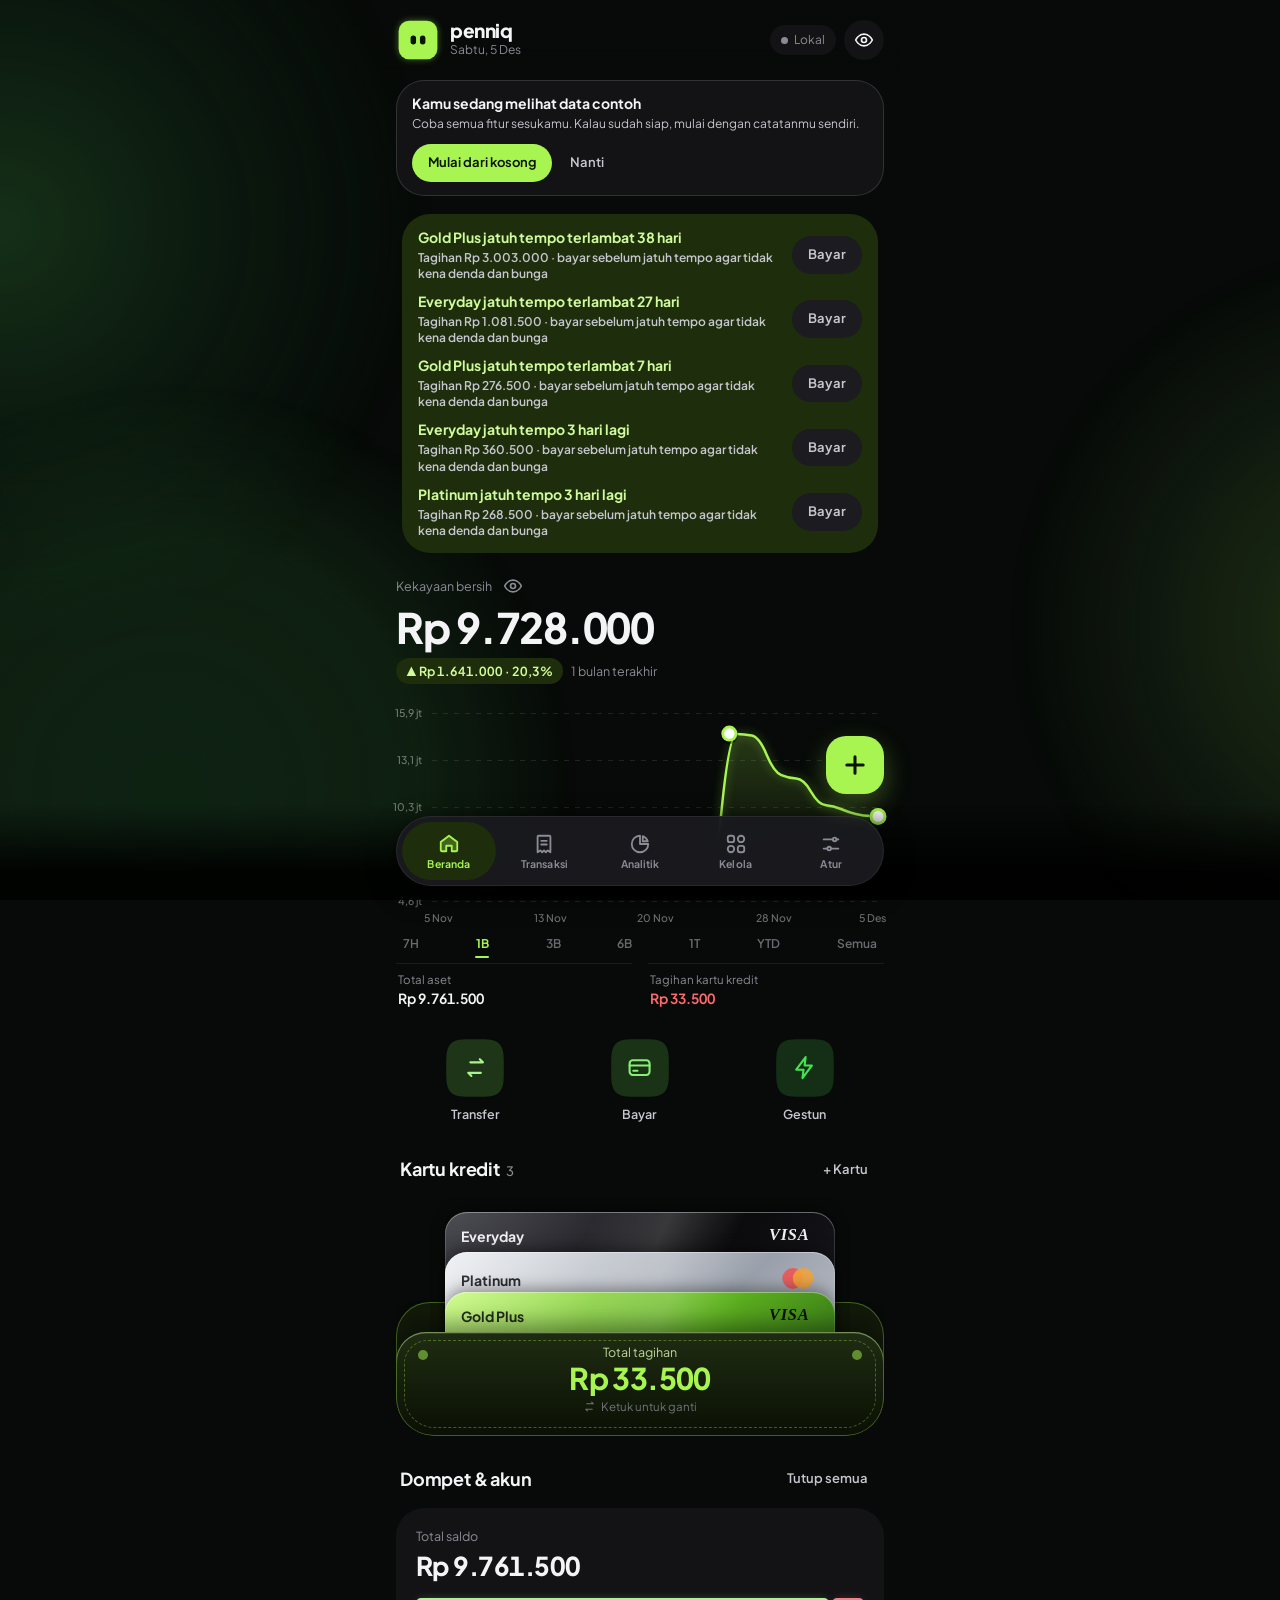
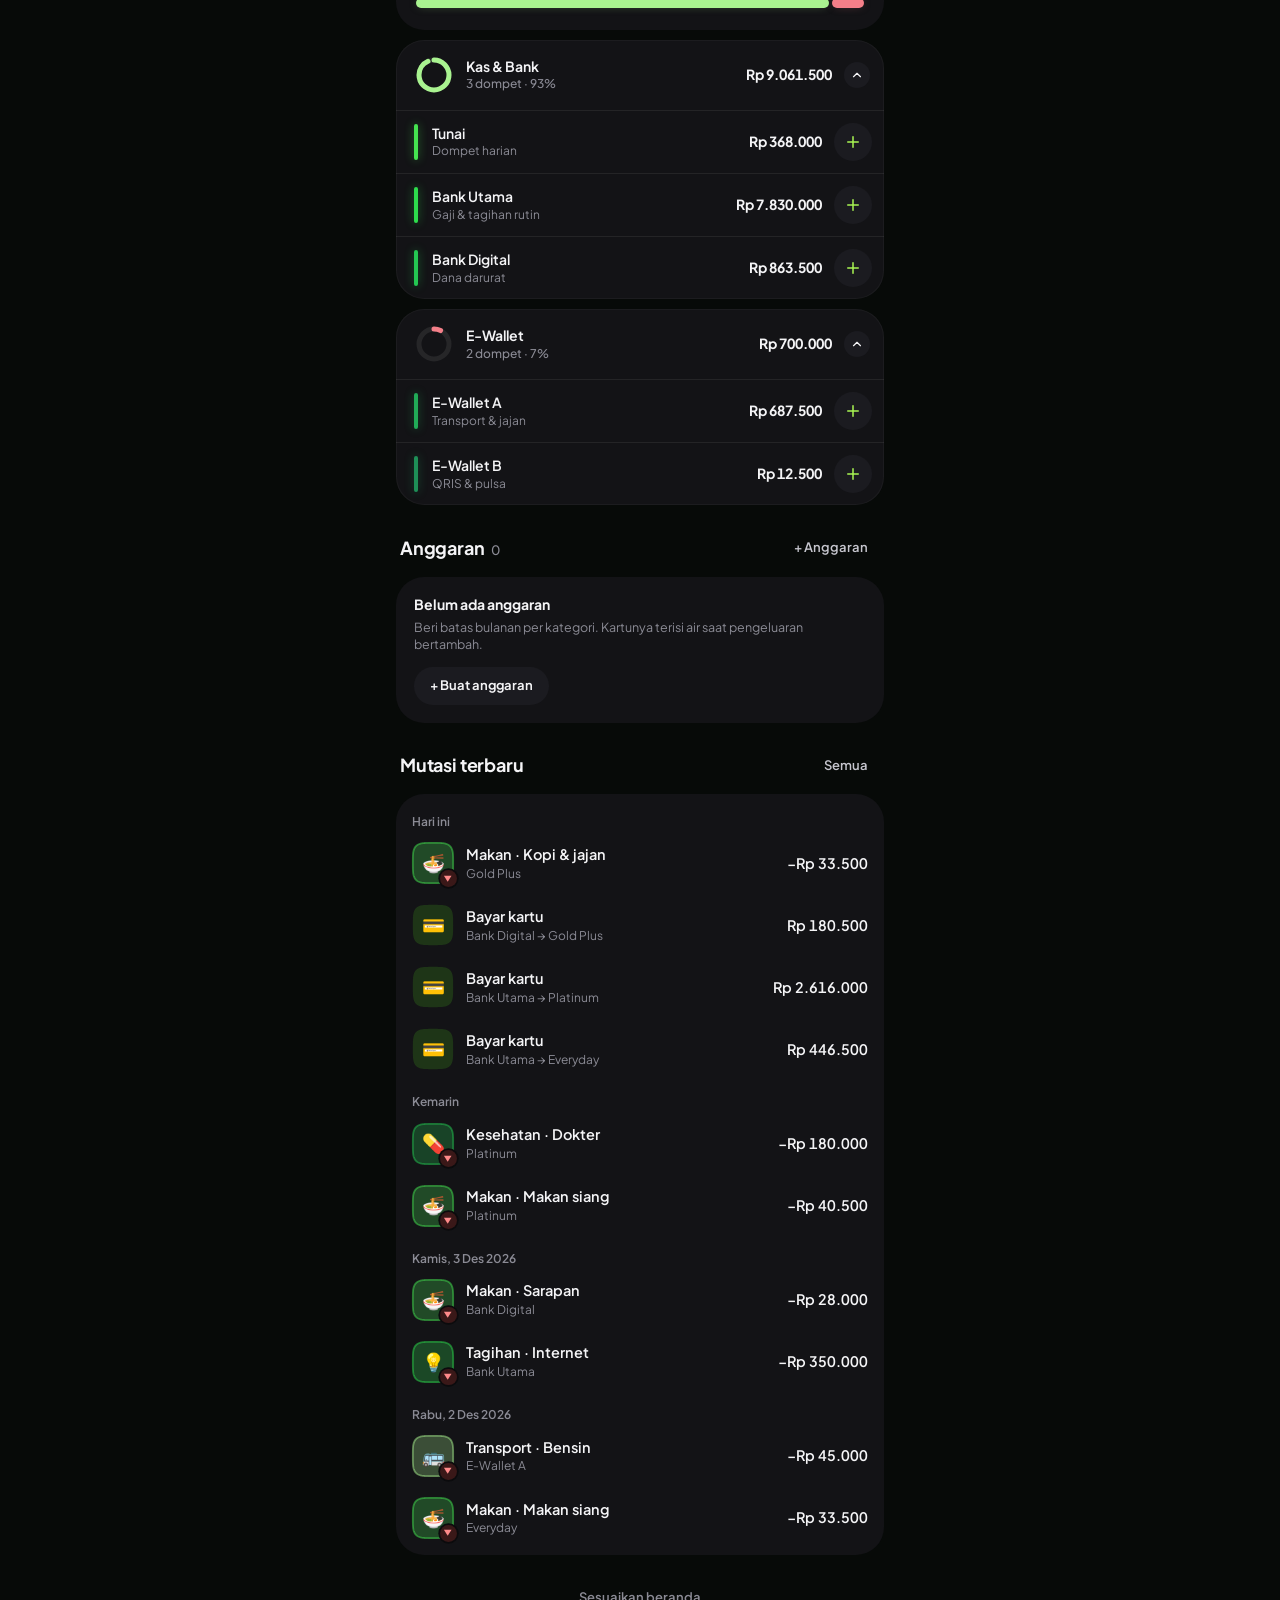
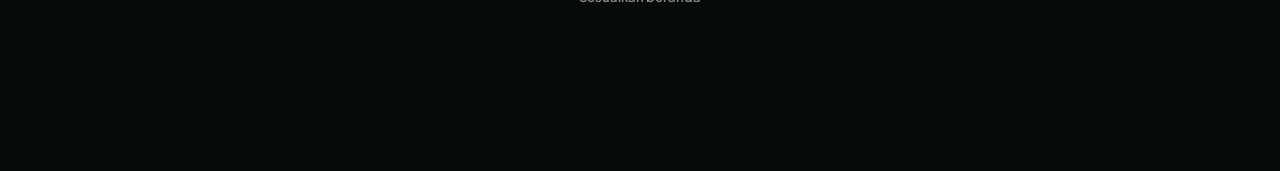
==== commit ac6e9089: "Tambah latar bergerak (aurora hijau lembut) dengan palet Deep Moss Co-Authored-By: Claude Sonnet 5.5" ====
--- a/index.html
+++ b/index.html
@@ -3,7 +3,7 @@
 <head>
 <meta charset="utf-8">
 <meta name="viewport" content="width=device-width,initial-scale=1,viewport-fit=cover">
-<meta name="theme-color" content="#000000">
+<meta name="theme-color" content="#070A08">
 <meta name="color-scheme" content="dark">
 <link rel="manifest" href="manifest.json">
 <link rel="icon" type="image/png" href="assets/logo/penniq-ikon-192.png">
@@ -16,1223 +16,10 @@
 <link rel="preconnect" href="https://fonts.googleapis.com">
 <link rel="preconnect" href="https://fonts.gstatic.com" crossorigin>
 <link href="https://fonts.googleapis.com/css2?family=Plus+Jakarta+Sans:wght@400;500;600;700;800&display=swap" rel="stylesheet">
-<style>
-/* Arah: OKX Wallet (hitam pekat, saldo besar, daftar rapat) × Material 3 Expressive (bentuk organik, tombol bergrup, gerak pegas). Satu tema gelap. */
-:root{
-  --bg:#000;--s1:#0B0B0D;--s2:#131316;--s3:#1B1B20;--s4:#26262C;--line:rgba(255,255,255,.07);--line2:rgba(255,255,255,.13);
-  --tx:#F4F4F6;--tx2:#C6C6CE;--mute:#8B8B95;
-  --acc:#A8F552;--acc-ink:#0B1400;--accC:#1E2D0B;--onAccC:#CFFB9A;
-  --neg:#FF6B6B;--negC:#2E1414;--warn:#F5B452;--warnC:#33250F;
-  --r-sm:12px;--r-md:16px;--r-lg:20px;--r-xl:28px;--r-2xl:36px;
-  --spring:cubic-bezier(.34,1.5,.64,1);--emph:cubic-bezier(.2,0,0,1);
-  --sans:"Plus Jakarta Sans","Roboto Flex",Roboto,ui-sans-serif,system-ui,-apple-system,"Segoe UI","Helvetica Neue",Arial,sans-serif;
-  color-scheme:dark;
-}
-*{box-sizing:border-box;-webkit-tap-highlight-color:transparent}
-html,body{margin:0;overscroll-behavior-y:none;background:var(--bg);color:var(--tx);font-family:var(--sans);font-size:14px;line-height:1.35;-webkit-font-smoothing:antialiased}
-body.lock{overflow:hidden}
-button{font:inherit;color:inherit;cursor:pointer;border:0;background:none;padding:0}
-button:focus-visible,input:focus-visible,select:focus-visible,textarea:focus-visible{outline:2px solid var(--acc);outline-offset:2px}
-[hidden]{display:none!important}
-.num{font-variant-numeric:tabular-nums;white-space:nowrap}
-.pos{color:var(--acc)}.neg{color:var(--neg)}.warnc{color:var(--warn)}.mute{color:var(--mute)}
-.lbl{font-size:12.5px;color:var(--mute)}
-.app{max-width:520px;margin:0 auto;padding:max(10px,env(safe-area-inset-top)) 16px 132px}
-
-/* header */
-.top{position:sticky;top:0;z-index:35;display:flex;align-items:center;justify-content:space-between;margin:0 -16px 6px;padding:8px 16px 12px;background:linear-gradient(to bottom,#000 70%,rgba(0,0,0,0))}
-.brand{display:flex;align-items:center;gap:10px}
-.brand .shi b{font-weight:900;font-size:14px}
-.brand-t b{display:block;font-weight:800;letter-spacing:-.02em;font-size:19px;line-height:1.05}
-.brand-t{transition:opacity .18s}.brand:has(.eyt-say[data-on]) .brand-t{opacity:0}
-.brand-t small{display:block;color:var(--mute);font-size:12px;margin-top:1px}
-.top-r{display:flex;gap:8px;align-items:center}
-.sync{display:flex;align-items:center;gap:6px;font-size:12px;color:var(--mute);background:var(--s2);border-radius:99px;padding:7px 11px}
-.sync i{width:7px;height:7px;border-radius:50%;background:var(--mute)}
-.sync.s-online i{background:var(--acc);box-shadow:0 0 8px var(--acc)}
-.sync.s-saving i{background:var(--warn)}.sync.s-err i{background:var(--neg)}
-.sync.s-gdok i{background:var(--acc);box-shadow:0 0 8px var(--acc)}.sync.s-gdsave i,.sync.s-gdneed i{background:var(--warn)}.sync.s-gderr i{background:var(--neg)}
-#sync[data-action]{cursor:pointer}
-.ibtn{width:40px;height:40px;border-radius:50%;background:var(--s2);display:grid;place-items:center;transition:border-radius .35s var(--spring),background .2s}
-.ibtn:active{border-radius:12px;background:var(--s3)}
-.ibtn.sm{width:36px;height:36px}
-
-/* shapes (M3E) */
-.shi{position:relative;width:var(--sz);height:var(--sz);flex:none;display:grid;place-items:center}
-.shi svg.shp{position:absolute;inset:0;width:100%;height:100%;fill:var(--c);transition:transform .6s var(--spring)}
-.shi .bdg{position:absolute;right:calc(var(--sz)*-.06);bottom:calc(var(--sz)*-.06);width:max(13px,calc(var(--sz)*.4));height:max(13px,calc(var(--sz)*.4));border-radius:50%;display:grid;place-items:center;box-shadow:0 0 0 max(1.5px,calc(var(--sz)*.04)) var(--bdgbg,#0b0b0d)}
-.shi .bdg svg{width:68%;height:68%}
-.shi .bdg.inc{background:#1F3310;fill:#A8F552}.shi .bdg.exp{background:#3A1818;fill:#FF8A8A}
-.shi.bd.rg svg.shp{stroke-opacity:.5}
-.pwa-ok{font-size:13px;font-weight:650;color:var(--acc)}.pwa-h{display:block;font-size:12.5px;line-height:1.45;color:var(--mute)}.pwa-h b{color:var(--tx2);font-weight:650}
-.stk-prev{display:flex;gap:14px;align-items:center;margin-top:12px}.stk-prev span.t{font-size:12.5px;color:var(--mute)}
-.shi.rg svg.shp{overflow:visible;stroke:var(--rc);stroke-width:1.8px;vector-effect:non-scaling-stroke}
-.shi.rg svg.shp path{vector-effect:non-scaling-stroke}
-.shi b{position:relative;color:var(--oc);font-size:calc(var(--sz)*.44);font-weight:700;line-height:1;display:grid;place-items:center}
-.shi b svg{width:calc(var(--sz)*.42);height:calc(var(--sz)*.42)}
-button:active .shi svg.shp,button:hover .shi svg.shp{transform:rotate(36deg) scale(.94)}
-
-/* blok */
-.blk{margin:0 0 26px}
-.blk-h{display:flex;justify-content:space-between;align-items:center;margin:0 4px 12px;gap:10px}
-.blk-h h2{font-size:18px;font-weight:700;margin:0;letter-spacing:-.01em}
-.blk-h h2 small{font-size:13px;color:var(--mute);font-weight:500;margin-left:6px}
-.tbtn{color:var(--tx2);font-size:13px;font-weight:600;padding:8px 12px;border-radius:99px;transition:background .2s}
-.tbtn:active{background:var(--accC)}
-.surface{background:var(--s2);border-radius:var(--r-xl);padding:6px 16px}
-.empty{color:var(--mute);margin:14px 4px;font-size:13.5px}
-
-/* hero */
-.hero-top{display:flex;align-items:center;gap:6px}
-.eye-s{width:30px;height:30px;border-radius:50%;display:grid;place-items:center;color:var(--mute)}
-.eye-s:active{background:var(--s2)}
-.nw{font-size:42px;font-weight:750;letter-spacing:-.03em;line-height:1.05;margin:4px 0 8px}
-.hero-meta{display:flex;align-items:center;gap:8px;flex-wrap:wrap;min-height:28px}
-.dpill{font-size:12.5px;font-weight:650;padding:5px 10px;border-radius:99px;background:var(--accC);color:var(--onAccC);font-variant-numeric:tabular-nums}
-.dpill.down{background:var(--negC);color:#FFB0AA}
-.chart-wrap{margin:10px -16px 0;height:236px}
-.chart-wrap canvas{display:block;touch-action:pan-y;cursor:crosshair}
-
-/* button group (M3E connected) */
-.bgroup{display:flex;gap:3px;margin-top:12px}
-.bgroup>button{flex:1;padding:11px 6px;background:var(--s2);color:var(--tx2);font-weight:650;font-size:13px;border-radius:8px;transition:border-radius .45s var(--spring),background .2s,color .2s,transform .3s var(--spring)}
-.bgroup>button:first-child{border-radius:99px 8px 8px 99px}
-.bgroup>button:last-child{border-radius:8px 99px 99px 8px}
-.bgroup>button.on{border-radius:99px;background:var(--acc);color:var(--acc-ink)}
-.bgroup.rng{gap:0;justify-content:space-between;margin-top:6px}
-.bgroup.rng>button{flex:none;background:none;border-radius:0;color:var(--mute);font-size:14.5px;font-weight:600;padding:11px 8px 13px;position:relative;transition:color .2s}
-.bgroup.rng>button::after{content:'';position:absolute;left:50%;bottom:3px;width:0;height:3px;border-radius:99px;background:var(--acc);transform:translateX(-50%);transition:width .35s var(--spring)}
-.bgroup.rng>button.on{background:none;color:var(--acc);font-weight:750}
-.bgroup.rng>button.on::after{width:22px}
-.bgroup.rng>button:active{transform:none;color:var(--tx)}
-.bgroup>button:active{transform:scale(.95)}
-.bgroup>button.tonal{background:var(--s3);color:var(--tx)}
-.bgroup>button.fill{background:var(--acc);color:var(--acc-ink)}
-
-.split{display:grid;grid-template-columns:1fr 1fr;gap:8px;margin-top:12px}
-.tile{background:var(--s2);border-radius:var(--r-lg);padding:12px 14px}
-.split>*{min-width:0}
-.tile span{display:block;font-size:12px;color:var(--mute);white-space:nowrap;overflow:hidden;text-overflow:ellipsis}
-.tile b{display:block;font-size:clamp(13px,4.2vw,16px);margin-top:3px;font-variant-numeric:tabular-nums;white-space:nowrap}
-/* versi halus: tetap ada, tidak menonjol */
-.bgroup.rng.sub{margin-top:0}
-.bgroup.rng.sub>button{font-size:12px;font-weight:600;padding:5px 7px 9px;opacity:.75}
-.bgroup.rng.sub>button.on{opacity:1;font-weight:700}
-.bgroup.rng.sub>button::after{bottom:3px;height:2px}
-.bgroup.rng.sub>button.on::after{width:14px}
-.split.sub{gap:16px;margin-top:2px}
-.split.sub .tile{background:none;border-radius:0;padding:8px 2px 0;border-top:1px solid var(--line)}
-.split.sub .tile span{font-size:11.5px}
-.split.sub .tile b{font-size:clamp(12.5px,3.8vw,14px);font-weight:650;margin-top:1px}
-@media(max-width:350px){.tile{padding:12px 10px}.msum{padding:12px 10px}.msum b{font-size:12.5px}}
-
-/* aksi cepat */
-.acts{display:grid;grid-template-columns:repeat(3,1fr);gap:6px}
-.act{display:flex;flex-direction:column;align-items:center;gap:8px;font-size:12.5px;font-weight:600;color:var(--tx2);padding:4px 0}
-
-/* kartu kredit */
-.cards{display:flex;gap:12px;overflow-x:auto;scroll-snap-type:x mandatory;padding:2px 16px 4px;margin:0 -16px;scrollbar-width:none}
-.cards::-webkit-scrollbar{display:none}
-.cc-item{flex:0 0 86%;scroll-snap-align:center;background:var(--s2);border-radius:var(--r-2xl);padding:10px 10px 12px}
-.cc-btn{display:block;width:100%;text-align:left;transition:transform .4s var(--spring)}
-.cc-btn:active{transform:scale(.97)}
-.cc{position:relative;aspect-ratio:1.586/1;border-radius:22px;padding:14px 16px;overflow:hidden;color:var(--cf);background:var(--cb);box-shadow:0 12px 30px rgba(0,0,0,.5),inset 0 1px 0 rgba(255,255,255,.26),inset 0 0 0 1px rgba(255,255,255,.15)}
-.cc::after{content:"";position:absolute;inset:0;background:linear-gradient(115deg,transparent 30%,rgba(255,255,255,.14) 45%,transparent 60%),radial-gradient(120% 80% at 0% 0%,rgba(255,255,255,.16),transparent 55%);pointer-events:none;z-index:2}
-.th-obsidian{--cb:linear-gradient(135deg,#2c2c34 0%,#0b0b0e 48%,#23232a 100%);--cf:#F2F2F4}
-.th-silver{--cb:linear-gradient(135deg,#eef0f3 0%,#9aa0ab 52%,#d6d9df 100%);--cf:#14151a}
-.th-gold{--cb:linear-gradient(135deg,#f3dc8e 0%,#a77d22 55%,#e6c668 100%);--cf:#2a1d03}
-.th-emerald{--cb:linear-gradient(135deg,#2b7a52 0%,#0a2b1b 55%,#1d5a3b 100%);--cf:#EAFBF1}
-.th-aurora{--cb:linear-gradient(135deg,#c9fb7d 0%,#5fb31f 45%,#0e3a12 100%);--cf:#071200}
-.th-midnight{--cb:linear-gradient(135deg,#3a4bd8 0%,#121a52 55%,#2a2f7a 100%);--cf:#EEF0FF}
-.th-rose{--cb:linear-gradient(135deg,#ffb8c9 0%,#b8466a 55%,#5a1630 100%);--cf:#fff4f7}
-.cc-img{position:absolute;inset:0;background-size:cover;background-position:center}
-.cc-ov{position:absolute;inset:0;background:#000}
-.cc.has-img{--cf:#fff}
-.cc-in{position:relative;z-index:1;height:100%;display:flex;flex-direction:column;justify-content:space-between}
-.cc.has-img .cc-in{text-shadow:0 1px 6px rgba(0,0,0,.65)}
-.cc-top{display:flex;justify-content:space-between;align-items:flex-start;gap:8px}
-.cc-name{font-weight:700;font-size:14px}
-.cc-bank{font-size:10.5px;opacity:.75;letter-spacing:.14em;text-transform:uppercase}
-.cc-mid{display:flex;align-items:center;gap:12px}
-.chip-ic{width:36px;height:27px;border-radius:6px;background:linear-gradient(135deg,#f6dc8c,#b98a2c 60%,#f0cf73);position:relative;box-shadow:inset 0 0 0 1px rgba(0,0,0,.25)}
-.chip-ic::before,.chip-ic::after{content:"";position:absolute;background:rgba(0,0,0,.25)}
-.chip-ic::before{left:0;right:0;top:50%;height:1px}.chip-ic::after{top:0;bottom:0;left:50%;width:1px}
-.cc-num{font-size:14px;letter-spacing:.2em;font-variant-numeric:tabular-nums;opacity:.92}
-.cc-bot{display:flex;justify-content:space-between;align-items:flex-end}
-.cc-bot small{display:block;font-size:10px;opacity:.7;letter-spacing:.08em;text-transform:uppercase}
-.cc-bot b{font-size:17px;font-variant-numeric:tabular-nums}
-.cc-bot .r{text-align:right}.cc-bot .r b{font-size:13px}
-.lim{padding:12px 6px 0}
-.lim-h{display:flex;justify-content:space-between;align-items:baseline}
-.lim-h b{font-size:16px}
-.wbar{display:block;width:100%;height:auto;margin:8px 0 4px;overflow:visible}
-.wbar path,.wbar line{fill:none;stroke-linecap:round;stroke-width:3.6}
-.wbar .w1{stroke:var(--acc)}.wbar .w1.hot{stroke:var(--warn)}
-.wbar .w2{stroke:#6A6A76}.wbar .wt{stroke:var(--s4)}.wbar .wdot{fill:var(--s4)}
-.wanim{animation:wv 1.6s linear infinite}
-.apz,.hid .wanim,.hid .car-float,.hid .holo{animation-play-state:paused!important}
-@keyframes wv{to{transform:translateX(18px)}}
-
-.lg-top{display:flex;justify-content:space-between;align-items:flex-end;gap:10px}
-.lg-pct{display:flex;align-items:baseline;gap:2px;line-height:1}
-.lg-pct span{font-size:46px;font-weight:600;letter-spacing:-.03em;font-variant-numeric:tabular-nums}
-.lg-pct small{font-size:22px;font-weight:600;color:var(--tx2)}
-.lg-pct em{font-style:normal;font-size:12.5px;color:var(--mute);margin-left:8px}
-.lg-rem{text-align:right;display:flex;flex-direction:column;gap:2px;padding-bottom:4px}
-.lg-rem span{font-size:12px;color:var(--mute)}.lg-rem b{font-size:14px}
-.lg-st{display:flex;justify-content:space-between;align-items:center;gap:8px;margin-top:10px;font-size:12px}
-.lg-pill{padding:3px 9px;border-radius:99px;font-weight:600;white-space:nowrap;background:rgba(168,245,82,.12);color:var(--acc)}
-.lg-pill.mid{background:rgba(255,196,60,.13);color:#FFC43C}.lg-pill.hi{background:rgba(255,90,90,.14);color:#FF6B6B}
-.lg-amt{color:var(--mute);text-align:right;min-width:0;overflow:hidden;text-overflow:ellipsis;white-space:nowrap}
-.lg-g{position:relative;margin-top:16px;padding-top:12px}
-.lg-ticks{display:flex;justify-content:space-between;align-items:center;height:30px}
-.lg-ticks i{display:block;width:3px;height:100%;border-radius:2px;background:var(--s4);transform-origin:50% 50%}
-.lg-ticks i.on{background:hsl(var(--h) 85% 56%);animation:lgt .5s cubic-bezier(.3,1.3,.5,1) both;animation-delay:calc(var(--i)*14ms)}
-.lg-ticks i.on.o{opacity:.4}
-@keyframes lgt{from{transform:scaleY(.25);opacity:0}}
-.lg-mk{position:absolute;top:0;width:0;height:0;margin-left:-5px;border-left:5px solid transparent;border-right:5px solid transparent;border-top:8px solid var(--acc)}
-@media (prefers-reduced-motion:reduce){.lg-ticks i.on{animation:none}}
-.due{display:inline-flex;align-items:center;gap:6px;margin:10px 6px 0;font-size:12px;font-weight:600;padding:5px 10px;border-radius:99px;background:var(--s3);color:var(--tx2)}
-.due.soon{background:var(--warnC);color:var(--warn)}
-.cc-item .bgroup{margin-top:12px}
-.dots{display:flex;justify-content:center;gap:6px;margin-top:12px}
-.dots i{width:6px;height:6px;border-radius:99px;background:var(--s4);transition:width .4s var(--spring),background .2s}
-.dots i.on{width:20px;background:var(--acc)}
-
-/* dompet kartu: kartu menyembul dari saku, ketuk untuk menarik keluar */
-.wl{container-type:inline-size;--lip:104px;--st:40px;--ch:50.4cqw;--p1:#1F2C12;--p2:#0A1004;--bk:#121A0A;--ln:rgba(168,245,82,.34);--ink:#D9F5B4;--nc:#A8F552;--dot:rgba(168,245,82,.5)}
-.wl.wk-blue{--p1:#46A6E0;--p2:#2B7CB6;--bk:#3A91CB;--ln:rgba(255,255,255,.32);--ink:#EAF6FF;--nc:#fff;--dot:rgba(255,255,255,.5)}
-.wl.wk-graphite{--p1:#34343B;--p2:#17171B;--bk:#222228;--ln:rgba(255,255,255,.16);--ink:#C6C6CE;--nc:#fff;--dot:rgba(255,255,255,.3)}
-.wl.wk-rose{--p1:#EC8FAB;--p2:#B3446A;--bk:#C95A7D;--ln:rgba(255,255,255,.3);--ink:#FFE9F0;--nc:#fff;--dot:rgba(255,255,255,.5)}
-.wl.wk-leather{--p1:#CF9A55;--p2:#85551F;--bk:#9C6A2C;--ln:rgba(255,235,200,.35);--ink:#FFF0D6;--nc:#FFF8EA;--dot:rgba(255,235,200,.55)}
-.sw.sw-neon{background:linear-gradient(135deg,#3f6218,#0a1004)}
-.sw.sw-blue{background:linear-gradient(135deg,#46A6E0,#2B7CB6)}
-.sw.sw-graphite{background:linear-gradient(135deg,#3c3c44,#17171B)}
-.sw.sw-rose{background:linear-gradient(135deg,#EC8FAB,#B3446A)}
-.sw.sw-leather{background:linear-gradient(135deg,#CF9A55,#85551F)}
-.wl-stage{position:relative;overflow:hidden;border-radius:0 0 38px 38px;height:calc(var(--lip) + var(--n)*var(--st) + 14px);transition:height .6s var(--spring)}
-.wl.open .wl-stage{height:calc(var(--lip) + 12px + var(--ch) + 8px)}
-.wl-back{position:absolute;left:0;right:0;bottom:0;height:calc(var(--lip) + 30px);border-radius:34px 34px 38px 38px;background:var(--bk);box-shadow:inset 0 0 0 1px var(--ln);pointer-events:none}
-.wc{position:absolute;left:10cqw;width:80cqw;display:block;text-align:left;z-index:calc(var(--i) + 1);bottom:calc(var(--lip) + (var(--n) - var(--i))*var(--st) - var(--ch));transition:bottom .65s var(--spring)}
-.wc .cc{box-shadow:0 -4px 14px rgba(0,0,0,.35),inset 0 1px 0 rgba(255,255,255,.26),inset 0 0 0 1px rgba(255,255,255,.15)}
-.cc-id{display:none}
-/* kartu terbuka + foto: desain foto dibiarkan bersih (tanpa nama, tanpa chip), logo jaringan dan nomor akhir jadi satu label kaca di kiri atas */
-.wc.sel .cc.has-img .cc-top,.wc.sel .cc.has-img .cc-mid{display:none}
-.wc.sel .cc.has-img .cc-bot{margin-top:auto}
-.wc.sel .cc.has-img .cc-id{display:none;position:absolute;z-index:3;top:12px;left:12px;align-items:center;gap:9px;padding:6px 12px 6px 10px;border-radius:99px;color:#fff;text-shadow:none;background:rgba(10,10,14,.46);-webkit-backdrop-filter:blur(14px) saturate(1.3);backdrop-filter:blur(14px) saturate(1.3);box-shadow:inset 0 0 0 1px rgba(255,255,255,.2),0 4px 14px rgba(0,0,0,.35);animation:ccid .5s .12s var(--spring) both}
-.wc.sel .cc.has-img .cc-id svg{height:16px;width:auto;display:block;flex:none}
-.cc-dots{display:inline-flex;gap:3.5px;align-items:center}
-.cc-dots i{width:4px;height:4px;border-radius:50%;background:rgba(255,255,255,.7)}
-.cc-id b{font-size:14px;font-weight:700;letter-spacing:.14em;font-variant-numeric:tabular-nums;line-height:1}
-
-/* ══ Tampilan kartu: tumpukan (terinspirasi Card swap, Bencho, MIT) ══
-   Kartu bertumpuk menjauh ke kanan-atas dengan sedikit miring. Urutan
-   adalah satu-satunya state: kartu depan ditekan atau dilempar, lalu
-   pindah ke belakang sementara yang lain maju. Slot = transform tetap,
-   jadi memindahkan kartu cukup mengganti slotnya dan transisi yang
-   membawanya. Panggung datar (tanpa preserve-3d) agar urutan lukis
-   mengikuti z-index, bukan kedalaman. */
-.csw{position:relative;aspect-ratio:100/68;margin-top:6px;user-select:none;-webkit-user-select:none}
-.csw-stage{position:absolute;left:3%;bottom:3%;width:64%;aspect-ratio:1.586/1;perspective:1000px;perspective-origin:50% 40%}
-.csw-card{position:absolute;inset:0;border-radius:22px;transform:var(--t);transition:transform 600ms cubic-bezier(.22,1,.36,1);backface-visibility:hidden}
-.csw-card .cc{width:100%;height:100%;transition:filter .5s ease}
-.csw-card:not([data-front]) .cc{filter:brightness(.78)}
-.csw-card[data-front]{cursor:grab;touch-action:pan-y}
-.csw-card[data-front]:active{cursor:grabbing}
-.csw .cc.has-img .cc-top,.csw .cc.has-img .cc-mid{display:none}
-.csw .cc.has-img .cc-bot{margin-top:auto}
-.csw-hint{display:flex;align-items:center;justify-content:center;gap:6px;font-size:12px;color:var(--mute,#8a8a96);margin-top:2px}
-
-/* ══ Tampilan kartu: kipas (terinspirasi Card stack, Bencho, MIT) ══
-   Segepok kartu yang membuka kipas saat didekati dan menutup lagi saat
-   ditinggal. Tiap kartu hanya punya SATU putaran: sudut yang dituju. Titik
-   putarnya ada di bawah tumpukan, jauh di luar blok, jadi gerak ke samping,
-   lengkung yang menurunkan kartu ujung, dan kemiringan adalah putaran yang
-   sama. Kipas tidak bisa terlepas karena tidak ada yang bisa terlepas. */
-.stk-wrap{position:relative;overflow:visible;margin-top:-22px}
-.stk{position:relative;pointer-events:none;-webkit-user-select:none;user-select:none}
-.stk-hit{position:absolute;pointer-events:auto}
-.stk-card{position:absolute;pointer-events:auto;cursor:pointer;touch-action:pan-y}
-.stk[data-shuffle] .stk-card{transition:transform 460ms cubic-bezier(.22,1,.36,1)}
-.stk-face{position:absolute;inset:0;border-radius:14px;overflow:hidden;
-  box-shadow:inset 0 1px 0 rgba(255,255,255,.26),inset 0 0 0 1px rgba(255,255,255,.15),0 1px 2px rgba(0,0,0,.35),0 8px 18px -6px rgba(0,0,0,.5);
-  transition:translate 480ms cubic-bezier(.4,0,.2,1),box-shadow 480ms cubic-bezier(.4,0,.2,1)}
-/* kartu yang ditunjuk keluar dari kipas sepanjang sumbunya sendiri */
-.stk-face[data-lift]{translate:0 -20px;transition:translate 300ms cubic-bezier(.2,.7,.3,1) 15ms,box-shadow 300ms cubic-bezier(.4,0,.2,1) 15ms;
-  box-shadow:inset 0 1px 0 rgba(255,255,255,.08),inset 0 0 0 1px rgba(255,255,255,.045),0 2px 5px rgba(0,0,0,.4),0 18px 32px -10px rgba(0,0,0,.6)}
-/* kartu digambar pada ukuran penuh lalu diperkecil, supaya isinya tidak sesak */
-.stk-in{position:absolute;left:0;top:0;width:330px;height:208.1px;transform-origin:0 0;pointer-events:none}
-.stk-in .cc{width:100%;height:100%}
-.stk .cc.has-img .cc-top,.stk .cc.has-img .cc-mid{display:none}
-.stk .cc.has-img .cc-bot{margin-top:auto}
-.stk-view{position:absolute;z-index:20;pointer-events:auto;cursor:default;transform-style:preserve-3d;transform-origin:50% 50%;will-change:transform}
-.stk-view-tilt{position:absolute;inset:0;transform-style:preserve-3d;transition:transform 420ms cubic-bezier(.22,1,.36,1)}
-.stk-view-face{position:absolute;inset:0;overflow:hidden;border-radius:22px;-webkit-backface-visibility:hidden;backface-visibility:hidden;
-  box-shadow:inset 0 1px 0 rgba(255,255,255,.08),0 4px 10px rgba(0,0,0,.35),0 28px 48px -16px rgba(0,0,0,.6)}
-.stk-view-face[data-back]{transform:rotateY(180deg)}
-@media (prefers-reduced-motion:reduce){.stk-face,.stk-face[data-lift]{transition-duration:1ms;transition-delay:0ms}.stk-view-tilt{transition:none}}
-
-/* ══ Tampilan kartu: putar (terinspirasi Carousel, Bencho, MIT) ══
-   Kartu di atas piringan putar: melayang pelan saat diam, mengalah di bawah
-   penunjuk, dan bisa digeser berputar. TIDAK ADA KARTU YANG KELUAR BINGKAI:
-   kartu berputar mengelilingi cincin (ke samping, ke belakang dan mengecil,
-   ke sisi lain, lalu maju lagi), jadi tidak ada ujung yang perlu diurus dan
-   gesernya tak pernah habis. Tiga gerak, tiga elemen, satu transform masing-
-   masing: slot membawa posisi di cincin, pelayang membawa hanyutan, kartu
-   membawa kemiringan. */
-.car-wrap{position:relative;margin-top:-26px}
-.car{position:relative;-webkit-user-select:none;user-select:none}
-.car-track{position:absolute;inset:0;touch-action:pan-y;cursor:grab;outline:none}
-.car-track[data-held="true"]{cursor:grabbing}
-.car-slot{position:absolute;left:50%;top:calc(50% + 16px);transform-origin:center}
-.car-float{width:100%;height:100%;perspective:760px;animation:car-bob 5s ease-in-out infinite}
-.car-card{position:relative;width:100%;height:100%;border-radius:14px;overflow:hidden;box-shadow:0 12px 28px -10px rgba(0,0,0,.6),inset 0 1px 0 rgba(255,255,255,.26),inset 0 0 0 1px rgba(255,255,255,.15);transition:transform .14s ease-out}
-.car .cc.has-img .cc-top,.car .cc.has-img .cc-mid{display:none}
-.car .cc.has-img .cc-bot{margin-top:auto}
-.car .stk-in .cc{box-shadow:inset 0 1px 0 rgba(255,255,255,.3),inset 0 0 0 1.5px rgba(255,255,255,.2)}
-@media (prefers-reduced-motion:reduce){.car-float{animation:none}}
-@keyframes car-bob{0%,100%{transform:translateY(calc(var(--lift,4px)*-1)) rotate(calc(var(--sway,1deg)*-1))}50%{transform:translateY(var(--lift,4px)) rotate(var(--sway,1deg))}}
-
-/* ══ Tampilan kartu: kolom ══ */
-.col-wrap{position:relative;margin-top:-10px}
-.col{position:relative;margin:0 auto;-webkit-user-select:none;user-select:none;touch-action:pan-y;outline:none;-webkit-mask-image:linear-gradient(to bottom,transparent 0,#000 20%,#000 80%,transparent 100%);mask-image:linear-gradient(to bottom,transparent 0,#000 20%,#000 80%,transparent 100%)}
-.col-card{position:absolute;cursor:pointer;will-change:transform,filter,opacity}
-.col-face{position:absolute;inset:0;border-radius:16px;overflow:hidden;box-shadow:0 12px 28px -10px rgba(0,0,0,.6),inset 0 1px 0 rgba(255,255,255,.26),inset 0 0 0 1px rgba(255,255,255,.15)}
-.col .cc.has-img .cc-top,.col .cc.has-img .cc-mid{display:none}
-.col .cc.has-img .cc-bot{margin-top:auto}
-.col .stk-in .cc{box-shadow:inset 0 1px 0 rgba(255,255,255,.3),inset 0 0 0 1.5px rgba(255,255,255,.2)}
-
-/* tab jenis transaksi: bulatan meluncur mengikuti huruf V, turun ke dasar lalu naik ke sisi lain */
-.vtab{position:relative;display:flex;background:var(--s2);border-radius:99px;margin:0 0 14px}
-.vtab>button{flex:1;position:relative;z-index:1;padding:13px 6px;font-weight:650;font-size:13px;color:var(--tx2);background:none;transition:color .25s ease .12s}
-.vtab>button.on{color:var(--acc-ink)}
-.vt-i{position:absolute;z-index:0;top:3px;bottom:3px;left:3px;width:calc(50% - 3px);background:var(--acc);border-radius:99px}
-.vtab[data-t="inc"] .vt-i{left:50%}
-
-/* tombol + membuka menu: tombol memudar-buram, tiga pilihan muncul dari tempatnya */
-.fab{transition:border-radius .45s var(--spring),transform .4s var(--spring),opacity .3s ease,filter .3s ease}
-.dock.nofab .fab{display:none}
-.dock.fab-away:not(.fab-open) .fab{opacity:0;transform:translateY(18px) scale(.8);pointer-events:none}
-.dock.fab-open .fab{opacity:0;transform:scale(.6);pointer-events:none}
-.fab-bd{position:fixed;inset:0;z-index:39;background:rgba(0,0,0,.72);opacity:0;pointer-events:none;transition:opacity .3s ease}
-.fab-bd.on{opacity:1;pointer-events:auto}
-.fabm{position:absolute;right:0;bottom:calc(100% + 12px);display:flex;flex-direction:column;align-items:flex-end;gap:16px;pointer-events:none}
-.fm{display:flex;align-items:center;gap:12px;color:var(--tx);font-size:17px;font-weight:700;opacity:0;transform:translateY(30px) scale(.7);transform-origin:100% 100%;transition:opacity .25s ease,transform .45s var(--spring)}
-.fmi{width:50px;height:50px;border-radius:18px;display:grid;place-items:center;flex:none;box-shadow:inset 0 0 0 1px rgba(255,255,255,.08)}
-.fmi.neg{background:#3A1D14;color:#FF9A6B}
-.fmi.pos{background:#1B3010;color:var(--acc)}
-.fmi.blu{background:#10283C;color:#7CC4FF}
-.dock.fab-open .fabm{pointer-events:auto}
-.dock.fab-open .fm{opacity:1;filter:none;transform:none;transition-delay:calc((2 - var(--d)) * 45ms)}
-.dock:not(.fab-open) .fm{transition-delay:calc(var(--d) * 30ms)}
-@media (prefers-reduced-motion:reduce){.fm,.fab,.fab-bd{transition-duration:1ms!important;transition-delay:0ms!important}}
-
-/* transfer: dua keping dan panah di sambungannya (terinspirasi Asset swap, Bencho, MIT) */
-.xs{--c:76px;--g:3px;--h:155px;position:relative;height:var(--h);overflow:hidden;border-radius:20px;margin:2px 0 4px;transition:height .4s cubic-bezier(.3,1,.4,1)}
-.xs.pk{--h:250px}
-.xs-c{position:absolute;left:0;right:0;top:0;height:var(--c);overflow:hidden;border-radius:22px;background:var(--s2);z-index:1;transition:top .5s cubic-bezier(.3,1.12,.4,1),height .5s cubic-bezier(.3,1.12,.4,1),transform .5s cubic-bezier(.3,1,.4,1),opacity .2s ease}
-.xs-c[data-i="1"]{top:calc(var(--c) + var(--g));transform-origin:50% 100%}
-.xs-c[data-i="0"]{transform-origin:50% 0}
-.xs-c.on[data-i]{top:0;height:var(--h);z-index:3}
-.xs-c.sq{opacity:0;transform:scaleY(.02)}
-.xs-face{position:absolute;left:0;right:0;height:var(--c);padding:0 16px 10px;display:flex;flex-direction:column;justify-content:flex-end;transition:opacity .16s ease}
-.xs-c.on .xs-face,.xs.swp .xs-face{opacity:0}
-.xs-l{position:absolute;top:9px;left:16px;font-size:12px;color:var(--tx2)}
-.xs-n{font-size:19px;font-weight:700;letter-spacing:-.02em;line-height:23px;max-width:62%;white-space:nowrap;overflow:hidden;text-overflow:ellipsis}
-.xs-s{font-size:12px;color:var(--tx2);line-height:15px}
-.xs-coin{position:absolute;right:12px;bottom:20px;display:inline-flex;align-items:center;gap:8px;height:34px;padding:0 14px 0 5px;border-radius:99px;background:var(--s3);color:var(--tx);font-size:13px;font-weight:650;transition:scale .16s ease}
-.xs-coin:active{scale:.95}
-.xs-flip{position:absolute;z-index:2;left:50%;top:calc(var(--c) + var(--g)/2);width:36px;height:36px;margin:-18px 0 0 -18px;border-radius:13px;display:grid;place-items:center;background:var(--s3);color:var(--tx);transition:opacity .16s ease,scale .3s var(--spring)}
-.xs-flip:active{scale:.9}
-.xs-flip svg{transition:transform .55s cubic-bezier(.34,1.56,.64,1)}
-.xs.pk .xs-flip{opacity:0;scale:.5;pointer-events:none}
-.xs-pick{position:absolute;inset:0;display:flex;flex-direction:column;padding:8px 10px 10px;opacity:0;pointer-events:none;transition:opacity .16s ease}
-.xs-c.on .xs-pick{opacity:1;pointer-events:auto;transition:opacity .22s ease .1s}
-.xs-ph{display:flex;align-items:center;justify-content:space-between;height:32px;padding-left:10px;font-size:12px;color:var(--tx2)}
-.xs-x{width:30px;height:30px;border-radius:50%;color:var(--tx2);font-size:14px}
-.xs-list{flex:1;min-height:0;overflow-y:auto;display:flex;flex-direction:column;gap:2px}
-/* sorak transfer: maskot memegang batang dompet asal & tujuan */
-.xch{position:fixed;inset:0;display:grid;place-items:center;pointer-events:none;z-index:300}
-.xch-in{display:flex;flex-direction:column;align-items:center;gap:6px;padding:18px 26px 16px;border-radius:26px;background:var(--s2);box-shadow:0 18px 50px rgba(0,0,0,.55);animation:xch-in .6s var(--spring) both}
-.xch.out .xch-in{animation:xch-out .45s var(--emph) forwards}
-.xch svg.mkv{overflow:visible}
-.xch .mk{animation:xch-hop .5s ease-in-out infinite alternate}
-.xch .bl,.xch .br{transform-box:fill-box;transform-origin:50% 50%}
-.xch .bl{animation:xch-swl .55s ease-in-out infinite alternate}.xch .br{animation:xch-swr .55s ease-in-out infinite alternate}
-.xch-in{width:min(256px,calc(100vw - 48px));box-sizing:border-box;position:relative;overflow:hidden;gap:0;padding:10px 12px 13px;border-radius:22px;box-shadow:0 0 0 1px rgba(168,245,82,.16),0 0 40px rgba(168,245,82,.12),0 18px 50px rgba(0,0,0,.55)}
-.xch svg.mkv{width:104px;height:78px}
-.xch-h{font-size:12px;font-weight:700;color:var(--tx2);margin-top:0}
-.xch-a{font-size:25px;font-weight:800;line-height:1.15;color:var(--acc);text-shadow:0 0 18px rgba(168,245,82,.35);margin:0 0 8px}
-.xch-c{position:relative;width:100%;display:flex;flex-direction:column;gap:4px}
-.xch-k{display:flex;align-items:center;justify-content:space-between;gap:8px;padding:6px 12px;border-radius:14px;background:var(--s1);min-width:0}
-.xch-k span{display:flex;flex-direction:column;min-width:0;text-align:left}.xch-k small{font-size:10.5px;line-height:1.2;color:var(--tx2)}
-.xch-k b{font-size:14px;white-space:nowrap;overflow:hidden;text-overflow:ellipsis}
-.xch-ar{position:absolute;left:50%;top:50%;width:24px;height:24px;margin:-12px 0 0 -12px;display:grid;place-items:center;border-radius:99px;background:var(--s2);color:var(--tx);box-shadow:0 0 0 2px var(--s2)}
-.xch-t{position:absolute;left:0;bottom:0;height:3px;width:100%;background:var(--acc);box-shadow:0 0 10px var(--acc);transform-origin:left;animation:xch-t 2.3s linear forwards}
-@keyframes xch-t{to{transform:scaleX(0)}}
-@keyframes xch-in{from{opacity:0;transform:translateY(18px) scale(.8)}to{opacity:1;transform:none}}
-@keyframes xch-out{to{opacity:0;transform:translateY(8px) scale(.96)}}
-@keyframes xch-hop{to{transform:translateY(-7px)}}
-@keyframes xch-swl{from{transform:translateX(-6px) rotate(-6deg)}to{transform:translateX(34px) rotate(6deg)}}
-@keyframes xch-swr{from{transform:translateX(6px) rotate(6deg)}to{transform:translateX(-34px) rotate(-6deg)}}
-@media(prefers-reduced-motion:reduce){.xch .mk,.xch .bl,.xch .br,.xch-t{animation:none}.xch-in{animation-duration:.01s}}
-.xs-gs{display:flex;flex-wrap:wrap;gap:6px;padding:2px 10px 8px}.xs-g{min-height:32px;padding:0 12px;border-radius:99px;border:1px solid var(--bd,rgba(255,255,255,.12));font-size:12.5px;font-weight:650;color:var(--tx2);transition:background .3s var(--emph),color .3s var(--emph)}.xs-g.on{background:var(--acc);color:#0B0B0D;border-color:transparent}
-.xs-row{display:flex;align-items:center;gap:12px;min-height:44px;padding:0 10px;border-radius:12px;text-align:left}
-.xs-row:active{background:var(--s3)}
-.xs-rn{font-weight:650;font-size:14px;flex:1;min-width:0;overflow:hidden;text-overflow:ellipsis;white-space:nowrap}
-.xs-rb{font-size:12.5px;color:var(--tx2)}
-.xs-ok{color:var(--acc);flex:none}
-@media (prefers-reduced-motion:reduce){.xs-c,.xs-flip,.xs-flip svg,.xs-face{transition-duration:1ms!important}}
-
-/* kilau ganti kartu */
-.cc-fl{position:absolute;inset:0;z-index:6;pointer-events:none;border-radius:inherit;mix-blend-mode:screen;opacity:0;
- background:radial-gradient(130% 100% at 28% 18%,rgba(255,255,255,.4),rgba(255,255,255,.16) 36%,rgba(255,255,255,0) 66%),
- url("data:image/svg+xml,%3Csvg xmlns='http://www.w3.org/2000/svg' width='160' height='160'%3E%3Cfilter id='n'%3E%3CfeTurbulence type='fractalNoise' baseFrequency='1.1' numOctaves='2' stitchTiles='stitch'/%3E%3CfeColorMatrix values='0 0 0 0 1 0 0 0 0 1 0 0 0 0 1 0 0 0 1.6 -.75'/%3E%3C/filter%3E%3Crect width='160' height='160' filter='url(%23n)'/%3E%3C/svg%3E");
- background-size:100% 100%,160px 160px;animation:ccfl 1s cubic-bezier(.2,.7,.2,1) both}
-.cc.blink{animation:ccbl 1s cubic-bezier(.2,.7,.2,1) both}
-@keyframes ccfl{0%{opacity:0;background-position:0 0,0 0}22%{opacity:.8}100%{opacity:0;background-position:0 0,40px -30px}}
-@keyframes ccbl{0%{filter:brightness(1)}22%{filter:brightness(1.22) saturate(1.1)}100%{filter:brightness(1) saturate(1)}}
-@media (prefers-reduced-motion:reduce){.cc-fl,.cc.blink{animation:none!important}}
-@keyframes ccid{from{opacity:0;transform:translateY(-6px) scale(.92)}to{opacity:1;transform:none}}
-.wc:not(.sel) .cc-bank{display:none}
-.wc:not(.sel) .cc-top{align-items:center}
-.wc.sel{bottom:calc(var(--lip) + 22px);z-index:20}
-.wl.open .wc:not(.sel){bottom:calc(var(--lip) - var(--ch) + 6px)}
-.wl-pocket{position:absolute;left:0;right:0;bottom:0;width:100%;height:var(--lip);z-index:30;border-radius:30px 30px 38px 38px;background:linear-gradient(180deg,var(--p1),var(--p2));box-shadow:inset 0 1.5px 0 rgba(255,255,255,.22),inset 0 0 0 1px var(--ln),0 -8px 22px rgba(0,0,0,.4);display:flex;flex-direction:column;align-items:center;justify-content:center;gap:1px;color:var(--ink);text-align:center}
-.wl-pocket::before{content:"";position:absolute;inset:8px;border:1.5px dashed var(--ln);border-radius:24px 24px 31px 31px;pointer-events:none}
-.wl-pocket .sn{position:absolute;top:18px;width:10px;height:10px;border-radius:50%;background:var(--dot)}
-.wl-pocket .sn.l{left:22px}.wl-pocket .sn.r{right:22px}
-.wl-pocket small{font-size:12.5px;opacity:.85}
-.wl-pocket b{font-size:32px;font-weight:750;letter-spacing:-.02em;color:var(--nc);line-height:1.15}
-.wl-pocket .hint{display:inline-flex;align-items:center;gap:5px;font-size:11.5px;opacity:.8;margin-top:2px}
-.wl-detail{margin-top:12px;background:var(--s2);border-radius:var(--r-xl);padding:14px 14px 14px;animation:fu .45s var(--spring)}
-@keyframes fu{from{opacity:0;transform:translateY(12px)}}
-.wl-dh{display:flex;justify-content:space-between;align-items:center;gap:8px}
-.wl-dh .lm b{font-size:14px}
-
-/* daftar (OKX token list) */
-.grp{border-top:1px solid var(--line)}.grp:first-child{border-top:0}
-.grp-h{width:100%;display:flex;align-items:center;gap:10px;padding:14px 0;text-align:left}
-.grp-h .n{flex:1;font-weight:650}
-.grp-h .c{font-size:12px;color:var(--mute);margin-left:6px;font-weight:500}
-.chev{width:26px;height:26px;border-radius:50%;background:var(--s3);display:grid;place-items:center;transition:transform .4s var(--emph);flex:none}
-.chev svg{width:14px;height:14px}
-.chev.o{transform:rotate(180deg);transition:transform .5s var(--spring)}
-.lrow{display:flex;align-items:center;gap:12px;width:100%;padding:10px 0;text-align:left;border-radius:14px;transition:background .2s}
-.lrow:active{background:rgba(255,255,255,.03)}
-.lm{flex:1;min-width:0}
-.lm b{display:block;font-weight:600;font-size:14.5px;white-space:nowrap;overflow:hidden;text-overflow:ellipsis}
-.lm small{display:block;color:var(--mute);font-size:12px;white-space:nowrap;overflow:hidden;text-overflow:ellipsis;margin-top:1px}
-.lr{text-align:right}
-.lr b{display:block;font-weight:600;font-size:14.5px;font-variant-numeric:tabular-nums}
-.lr small{display:block;color:var(--mute);font-size:12px;margin-top:1px}
-.grp-b{padding:0 0 8px}
-.tot{display:flex;justify-content:space-between;align-items:baseline;padding:14px 0 6px}
-.tot b{font-size:18px}
-.dh{font-size:12px;color:var(--mute);margin:14px 0 2px;font-weight:600}
-
-
-/* dompet & akun: kelompok jadi kartu yang bisa dilipat */
-.wsum{background:var(--s2);border-radius:var(--r-xl);padding:16px 18px 14px;margin-bottom:10px}
-.wsum-t{display:flex;justify-content:space-between;align-items:baseline}
-.wsum-t span{color:var(--mute);font-size:13px}.wsum-t b{font-size:20px;font-weight:750;letter-spacing:-.02em}
-.wsum-bar{display:flex;gap:3px;height:8px;margin:12px 0 10px}
-.wsum-bar i{display:block;height:100%;border-radius:99px;min-width:6px;transform-origin:left;animation:wsg .8s var(--spring) both}
-@keyframes wsg{from{transform:scaleX(0)}}
-.wsum-l{display:flex;flex-wrap:wrap;gap:4px 14px;font-size:12px;color:var(--mute)}
-.wsum-l span{display:inline-flex;align-items:center;gap:6px;white-space:nowrap}
-.wsum-l i{width:8px;height:8px;border-radius:3px}.wsum-l b{color:var(--tx2);font-weight:600}
-
-.ws2{display:flex;align-items:center;gap:16px;padding:18px}
-.ws2-d{position:relative;width:104px;flex:none}.ws2-d .donut{display:block;width:100%}
-.ws2-c{position:absolute;inset:0;display:flex;flex-direction:column;align-items:center;justify-content:center;line-height:1.1}
-.ws2-c b{font-size:20px;font-weight:750}.ws2-c small{font-size:10.5px;color:var(--mute)}
-.ws2-r{flex:1;min-width:0}.ws2-k{display:block;color:var(--mute);font-size:12.5px}
-.ws2-v{display:block;font-size:19px;font-weight:750;letter-spacing:-.02em;white-space:nowrap;margin:2px 0 8px}
-.ws2-ls{display:grid;gap:5px}
-.ws2-l{display:flex;align-items:center;gap:8px;font-size:12px;color:var(--tx2)}
-.ws2-l i{width:9px;height:9px;border-radius:3px;flex:none}.ws2-l span{flex:1;min-width:0;overflow:hidden;text-overflow:ellipsis;white-space:nowrap}.ws2-l b{font-weight:650;color:var(--tx)}
-
-.ws3{display:block;padding:20px 20px 14px}
-.ws3 .ws2-v{font-size:26px;margin:4px 0 6px}
-.ws3-bar{display:flex;gap:3px;height:10px;padding:8px 0;box-sizing:content-box}
-.ws3-bar{-webkit-touch-callout:none;user-select:none;-webkit-user-select:none;touch-action:pan-y}
-.ws3-bar.lp i{opacity:.35;transition:opacity .15s}.ws3-bar.lp i.hot{opacity:1}
-.seg-tip{position:fixed;z-index:80;pointer-events:none;transform:translate(-50%,-100%);padding:10px 14px;border-radius:16px;background:var(--s3);box-shadow:0 0 0 1px var(--line2),0 10px 30px rgba(0,0,0,.55);text-align:center;white-space:nowrap;animation:tipin .16s var(--spring) both}
-.seg-tip small{display:block;font-size:12px;color:var(--mute);margin-bottom:2px}
-.seg-tip b{display:block;font-size:17px;font-variant-numeric:tabular-nums}
-.seg-tip em{font-style:normal;color:var(--acc);font-weight:700;margin-left:6px}
-@keyframes tipin{from{opacity:0;transform:translate(-50%,-90%) scale(.92)}to{opacity:1;transform:translate(-50%,-100%) scale(1)}}
-
-.ws3-bar i{display:block;height:100%;min-width:6px;border-radius:99px;transform-origin:left;animation:wsg .8s var(--spring) both}
-.ws3-bar i:last-child:not(:only-child){border-radius:99px}
-.ws3-bar i{box-shadow:0 0 10px -3px color-mix(in srgb,var(--c) 50%,transparent)}
-.ws3-bar.lp i:not(.hot){box-shadow:none}
-.ws3 .ws2-l{font-size:13px}.ws3 .ws2-l b{font-variant-numeric:tabular-nums;color:var(--mute);font-weight:600}
-.ws3 .ws2-l i{width:10px;height:10px;border-radius:50%}
-.wg-ring{width:40px;height:40px;flex:none;display:block}.wg-ring svg{display:block;width:100%;height:100%}
-.wg{background:var(--s2);border-radius:var(--r-xl);margin-bottom:10px;overflow:hidden;box-shadow:inset 0 0 0 1px rgba(255,255,255,.04);transition:border-radius .5s var(--spring)}
-.wg-h{width:100%;display:flex;align-items:center;gap:12px;padding:15px 14px 15px 18px;text-align:left;transition:background .2s}
-.wg-h:active{background:rgba(255,255,255,.03)}
-.wg-dot{width:10px;height:10px;border-radius:50%;background:var(--gc);box-shadow:0 0 0 4px color-mix(in srgb,var(--gc) 18%,transparent);flex:none}
-.wg-n{flex:1;min-width:0;font-weight:650;font-size:14px}
-.wg-n small{display:block;font-size:12px;color:var(--mute);font-weight:500;margin-top:1px}
-.wg-t{font-size:14px;font-weight:700;font-variant-numeric:tabular-nums}
-.wg-b{display:grid;grid-template-rows:0fr;transition:grid-template-rows .4s var(--emph)}
-.wg.open .wg-b{grid-template-rows:1fr;transition:grid-template-rows .5s var(--spring)}
-.wg-in{min-height:0;overflow:hidden}
-.wg.open .wg-in{border-top:1px solid var(--line)}
-.wg-r{display:flex;align-items:center;gap:6px;padding:0 12px 0 0;border-top:1px solid var(--line);opacity:0;transform:translateY(-6px);transition:opacity .3s,transform .45s var(--spring)}
-.wg-r:first-child{border-top:0}
-.wg.open .wg-r{opacity:1;transform:none;transition-delay:var(--d)}
-.wg-m{flex:1;min-width:0;display:flex;align-items:center;gap:14px;padding:13px 6px 13px 18px;text-align:left;border-radius:14px}
-.wg-m:active{background:rgba(255,255,255,.03)}
-.acc-bar{display:block;flex:none;width:var(--w,4px);height:var(--h,36px);border-radius:99px;background:var(--c);box-shadow:0 0 10px color-mix(in srgb,var(--c) 45%,transparent);margin:0 7px 0 5px}
-.acc-bar.pu{background:linear-gradient(to bottom,var(--pc) 0 34%,transparent 34% calc(34% + 2px),var(--c) calc(34% + 2px) 100%);box-shadow:0 0 10px color-mix(in srgb,var(--pc) 55%,transparent),0 0 3px color-mix(in srgb,var(--c) 40%,transparent)}
-.lrow[data-arg] .lm small{white-space:normal;line-height:1.4}
-.pu-chip{display:inline-flex;align-items:center;gap:6px;font-weight:650;color:var(--pc);vertical-align:baseline}
-.pu-chip i{width:8px;height:8px;border-radius:50%;background:var(--pc);box-shadow:0 0 8px 1px color-mix(in srgb,var(--pc) 75%,transparent);flex:none}
-.wg-bar{width:4px;align-self:stretch;min-height:34px;border-radius:99px;background:var(--c);box-shadow:0 0 10px color-mix(in srgb,var(--c) 45%,transparent);flex:none}
-.wg-m .lm b{font-size:14px}
-.wg-amt{font-size:14px;font-weight:700;font-variant-numeric:tabular-nums;white-space:nowrap}
-.wg-add{width:38px;height:38px;border-radius:50%;flex:none;display:grid;place-items:center;background:var(--s3);color:var(--acc);font-size:20px;font-weight:600;transition:transform .35s var(--spring),background .2s}
-.wg-add svg{width:18px;height:18px}
-.wg-add:active{transform:scale(.86);background:var(--accC,#26360F)}
-.wg-empty{width:100%;padding:16px;color:var(--acc);font-weight:600;font-size:13.5px}
-.privacy .wsum-l b{filter:none}
-
-/* chips */
-.chips{display:flex;gap:8px;overflow-x:auto;scrollbar-width:none;padding:2px 40px 2px 0;-webkit-mask-image:linear-gradient(to right,#000 calc(100% - 44px),transparent);mask-image:linear-gradient(to right,#000 calc(100% - 44px),transparent)}
-.chips::-webkit-scrollbar{display:none}
-.chips.qa{margin:-2px 0 12px}
-.chips.fit{flex-wrap:wrap;overflow:visible;padding:0;-webkit-mask-image:none;mask-image:none}
-.chips.fit .chip{flex:1 1 auto;justify-content:center;text-align:center}
-.chips.fit.g3{display:grid;grid-template-columns:repeat(3,1fr)}
-.chips.fit.g3 .chip{padding:9px 6px;white-space:nowrap;overflow:hidden;text-overflow:ellipsis}
-.chip{flex:none;border-radius:10px;padding:9px 14px;font-size:13px;font-weight:600;background:var(--s2);color:var(--tx2);box-shadow:inset 0 0 0 1px var(--line2);transition:border-radius .4s var(--spring),background .2s,color .2s}
-.chip.on{background:var(--accC);color:var(--onAccC);box-shadow:none;border-radius:99px}
-.chip small{display:block;font-size:11.5px;font-weight:500;color:var(--mute);margin-top:2px}
-.chip.on small{color:var(--onAccC);opacity:.75}
-.chip.tall{text-align:left;padding:9px 14px 8px}
-.chip:disabled{opacity:.35}
-
-/* analitik */
-.mnav{display:flex;align-items:center;justify-content:space-between;margin-bottom:14px}
-.mnav b{font-size:17px}
-.seg2{position:relative;display:grid;grid-template-columns:1fr 1fr;background:var(--s2);border-radius:99px;padding:4px}
-.seg2-t{position:absolute;left:4px;top:4px;bottom:4px;width:calc(50% - 4px);border-radius:99px;background:var(--acc);transition:transform .4s var(--emph)}
-.seg2.r .seg2-t{transform:translateX(100%);transition:transform .5s var(--spring)}
-.seg2 button{position:relative;height:40px;font-weight:650;color:var(--mute);transition:color .25s var(--emph)}
-.seg2 button.on{color:var(--acc-ink);font-weight:700}
-.dn-w{position:relative;width:236px;margin:6px auto 12px}
-.an-card{padding:14px 12px 10px;margin:12px 0 10px}
-.an-card .lg2-w{margin:10px 0 0}
-.an-card .dchip{background:var(--s3)}.an-card .dchip.bad{background:rgba(255,107,107,.12)}.an-card .dchip.good{background:rgba(168,245,82,.12)}
-.dseg{transition:opacity .35s var(--emph),stroke-width .35s var(--emph)}
-.dseg.on{transition:opacity .35s var(--emph),stroke-width .5s var(--spring);stroke-width:17}
-.dn-w.has-sel .dseg:not(.on){opacity:.28}
-.dhit{cursor:pointer;pointer-events:stroke}
-.donut.draw .dseg{animation:dsd .9s var(--emph) both;animation-delay:calc(var(--i)*70ms)}
-@keyframes dsd{from{stroke-dasharray:.01 480}}
-.donut-c .dc-a,.donut-c .dc-b{position:absolute;inset:0;display:flex;flex-direction:column;align-items:center;justify-content:center;gap:3px;transition:opacity .3s var(--emph),transform .35s var(--emph)}
-.donut-c .dc-b{opacity:0;transform:translateY(5px);pointer-events:none}
-.dn-w.has-sel .dc-a{opacity:0;transform:translateY(-5px)}
-.dn-w.has-sel .dc-b{opacity:1;transform:none}
-.dcb-n{display:inline-flex;align-items:center;gap:7px;font-size:13px;font-weight:650}.dcb-n i{width:9px;height:9px;border-radius:50%;flex:none}
-.dc-b b{font-size:21px;font-weight:750;letter-spacing:-.02em}.dc-b small{font-size:12px;color:var(--mute)}
-.lg2-w{display:flex;flex-wrap:wrap;justify-content:center;gap:2px 2px;margin:12px 0 2px}
-.lg2{display:inline-flex;align-items:center;gap:6px;font-size:12.5px;color:var(--tx2);padding:8px 9px;border-radius:99px;transition:background .3s var(--emph),color .3s var(--emph),opacity .3s var(--emph),transform .35s var(--spring)}
-.lg2 i{width:10px;height:10px;border-radius:50%;flex:none}.lg2 b{color:var(--mute);font-weight:600}
-.lg2:active{transform:scale(.95)}
-@media(max-width:350px){.st{padding:0 8px}.st b{font-size:13px}.st span{font-size:11.5px}}
-.lg2.on{background:var(--s3);color:var(--tx);font-weight:650}.lg2.on b{color:var(--tx2)}
-.an-draw .pbar i{transform-origin:left;animation:wsg .8s var(--emph) both}
-/* rencana di kalender, meter anggaran, baris ulangi */
-.ca.pl{color:var(--warn);background:none;box-shadow:inset 0 0 0 1px color-mix(in srgb,var(--warn) 55%,transparent)}
-.cd.plan{position:relative}.cd.plan::after{content:"";position:absolute;top:5px;right:5px;width:6px;height:6px;border-radius:50%;background:var(--warn)}
-.pl-h{font-size:12px;font-weight:700;color:var(--mute);margin:12px 0 2px}
-.plr{display:flex;align-items:center;gap:12px;padding:10px 0}
-.plr .pld{width:10px;height:10px;border-radius:50%;background:var(--warn);flex:none;margin:0 14px 0 3px}
-.plr .lm{flex:1;min-width:0}.plr .lm b{display:block;font-size:14px}.plr .lm small{display:block;font-size:12px;color:var(--mute);margin-top:2px}
-.bud{margin:8px 0 0 50px}.bud-t{display:flex;justify-content:space-between;font-size:12px;color:var(--mute)}
-.bud-b{height:4px;border-radius:99px;background:var(--s3);margin-top:5px;overflow:hidden}.bud-b i{display:block;height:100%;border-radius:99px;transition:width .6s var(--emph)}
-.bud.ok .bud-b i{background:var(--acc)}.bud.warn .bud-b i{background:var(--warn)}.bud.over .bud-b i{background:var(--neg)}
-.bud.warn .bud-t span:last-child{color:var(--warn)}.bud.over .bud-t span:last-child{color:var(--neg)}
-.bud small{display:block;font-size:11.5px;color:var(--mute);margin-top:4px}
-.bud-set{margin:2px 0 0 38px;font-size:12px;font-weight:600;color:var(--mute)}
-.rep-row{display:flex;align-items:center;justify-content:space-between;gap:12px;padding:6px 4px 10px}.rep-row b{display:block;font-size:14px}.rep-row small{display:block;font-size:12px;color:var(--mute);margin-top:2px}
-.gd-err{color:var(--warn)}
-.gd-btns{display:flex;flex-wrap:wrap;gap:8px;padding:2px 0 14px}
-.nudge.due{flex-direction:column;align-items:stretch;gap:10px;background:var(--accC)}
-.nudge.due .nd-r{display:flex;align-items:center;gap:12px}.nudge.due b{color:var(--onAccC)}
-.grp{transition:background .3s var(--emph)}
-.nudge{display:flex;align-items:center;gap:12px;background:var(--warnC);border-radius:var(--r-xl);padding:14px 16px;margin-bottom:18px}
-.nudge .nd-t{flex:1;min-width:0}.nudge b{display:block;font-size:14px;color:var(--warn)}.nudge small{display:block;font-size:12px;color:var(--tx2);margin-top:3px;line-height:1.35}
-.nudge .nd-b{display:flex;flex-direction:column;align-items:flex-end;gap:2px}
-.grp.on{background:color-mix(in srgb,var(--rc) 10%,transparent);margin:0 -16px;padding:0 16px;border-radius:20px}
-.sub-w{display:grid;grid-template-rows:0fr;transition:grid-template-rows .4s var(--emph)}
-.grp.open .sub-w{grid-template-rows:1fr;transition:grid-template-rows .5s var(--spring)}
-.sub-in{min-height:0;overflow:hidden}
-.cat-h .chev{transition:transform .4s var(--emph)}.cat-h .chev.o{transition:transform .5s var(--spring)}
-@media (prefers-reduced-motion:reduce){.seg2-t,.seg2.r .seg2-t,.dseg,.dseg.on,.sub-w,.grp.open .sub-w,.cat-h .chev,.cat-h .chev.o,.donut-c .dc-a,.donut-c .dc-b{transition-duration:1ms}.donut.draw .dseg,.an-draw .pbar i{animation:none}}
-.donut-w{position:relative;width:256px;margin:10px auto 12px}
-.donut{display:block;width:100%}
-.donut-c{position:absolute;inset:0;display:flex;flex-direction:column;align-items:center;justify-content:center;text-align:center}
-.donut-c b{font-size:21px;font-weight:750;letter-spacing:-.02em}
-.donut-c small{font-size:12px;color:var(--mute)}
-.stats{display:grid;grid-template-columns:1fr 1fr 1fr;gap:8px;margin:0 0 4px}
-.st{padding:12px 12px 11px;min-width:0;background:var(--s2);border-radius:18px;box-shadow:inset 0 0 0 1px var(--line)}
-.st span{display:block;font-size:12px;color:var(--mute);white-space:nowrap}
-.st b.neg{color:var(--neg)}
-.st b{display:block;margin-top:5px;font-size:15px;font-weight:700;white-space:nowrap;font-variant-numeric:tabular-nums;letter-spacing:-.01em}
-.dchip{display:table;margin:2px auto 0;padding:7px 14px;border-radius:99px;background:var(--s2);font-size:12.5px;color:var(--mute)}
-.dchip i{font-style:normal;font-size:9px;margin-right:7px;vertical-align:1px}
-.dchip.bad{color:#FF8E8E;background:rgba(255,107,107,.12)}.dchip.good{color:var(--acc);background:rgba(168,245,82,.12)}
-
-.mbars{display:flex;align-items:flex-end;gap:10px;height:120px;padding:10px 4px 0}
-.mb{flex:1;display:flex;flex-direction:column;align-items:center;gap:6px;height:100%;justify-content:flex-end}
-.mb .bars{display:flex;gap:3px;align-items:flex-end;height:90px}
-.mb .bars i{display:block;width:9px;border-radius:99px;min-height:4px;transition:height .6s var(--spring)}
-.mb .bi{background:var(--acc)}.mb .be{background:#7C7C88}
-.mb span{font-size:11.5px;color:var(--mute);font-weight:600;padding:2px 6px;border-radius:99px}
-.mb.on span{background:var(--accC);color:var(--onAccC)}
-.legend{display:flex;gap:14px;font-size:12px;color:var(--mute);margin:8px 4px 0}
-.legend b{display:inline-block;width:9px;height:9px;border-radius:3px;margin-right:5px}
-.cat-h{width:100%;display:block;padding:12px 0;text-align:left}
-.cat-l{display:flex;align-items:center;gap:12px}
-.cat-l .p{color:var(--mute);font-size:12px;font-weight:650;min-width:36px;text-align:right}
-.pbar{height:8px;background:var(--s3);border-radius:99px;margin:8px 0 0 50px;overflow:hidden}
-.pbar i{display:block;height:100%;border-radius:99px}
-.sub-r{display:flex;justify-content:space-between;padding:6px 0 6px 50px;color:var(--tx2);font-size:13px}
-
-/* setelan */
-.lay{display:flex;align-items:center;gap:8px;padding:12px 0;border-top:1px solid var(--line)}
-.lay:first-child{border-top:0}
-.lay .n{flex:1;font-weight:600}.lay .n.off{color:var(--mute);text-decoration:line-through}
-.mini-b{width:36px;height:36px;border-radius:50%;background:var(--s3);font-weight:700;transition:border-radius .35s var(--spring)}
-.mini-b:active{border-radius:10px}
-.mini-b:disabled{opacity:.3}
-.sw-t{width:52px;height:32px;border-radius:99px;background:var(--s4);position:relative;transition:background .25s;flex:none}
-.sw-t::after{content:"";position:absolute;top:8px;left:8px;width:16px;height:16px;border-radius:50%;background:var(--mute);transition:all .4s var(--spring)}
-.sw-t.on{background:var(--acc)}
-.sw-t.on::after{left:24px;top:4px;width:24px;height:24px;background:var(--acc-ink)}
-.setrow{display:flex;justify-content:space-between;align-items:center;gap:12px;padding:14px 0;border-top:1px solid var(--line)}
-.setrow:first-child{border-top:0}
-.setrow small{display:block;color:var(--mute);font-size:12px;margin-top:2px}
-.pbtn{flex:none;padding:10px 16px;border-radius:99px;background:var(--s3);font-weight:650;font-size:13px;transition:border-radius .35s var(--spring)}
-a.pbtn{color:inherit;text-decoration:none;display:inline-block}
-.pbtn:active{border-radius:12px}
-.pbtn.dz{color:var(--neg)}
-.pbtn.armed,.btn.armed{background:var(--neg)!important;color:#1d0000!important}
-
-/* navigasi bawah: floating toolbar + FAB */
-.dock{position:fixed;left:0;right:0;bottom:0;z-index:40;padding:0 16px max(14px,env(safe-area-inset-bottom));pointer-events:none;background:linear-gradient(to top,rgba(0,0,0,.9) 30%,transparent)}
-.dock-in{position:relative;max-width:488px;margin:0 auto;display:flex;align-items:center;pointer-events:auto;padding-top:10px}
-.tbar{flex:1;display:flex;justify-content:space-between;gap:2px;background:rgba(27,27,32,.92);backdrop-filter:blur(16px);-webkit-backdrop-filter:blur(16px);border-radius:99px;padding:6px;box-shadow:0 8px 28px rgba(0,0,0,.6),inset 0 0 0 1px var(--line)}
-.nv{position:relative;flex:1;display:flex;align-items:center;justify-content:center;height:50px;padding:0 0 7px;border-radius:99px;color:var(--mute);transition:color .35s ease}
-.nv svg{fill:currentColor;fill-opacity:0;transition:transform .5s var(--spring),fill-opacity .35s ease}
-.nv span{position:absolute;width:1px;height:1px;overflow:hidden;clip:rect(0 0 0 0);white-space:nowrap}
-.nv::after{content:'';position:absolute;left:50%;bottom:7px;width:4px;height:3px;margin-left:-2px;border-radius:3px;background:currentColor;opacity:0;transition:width .45s var(--spring),margin-left .45s var(--spring),opacity .25s ease}
-.nv.on{color:var(--acc)}
-.nv.on svg{transform:scale(1.2);fill-opacity:.28}
-.nv.on::after{width:18px;margin-left:-9px;opacity:1}
-@media (prefers-reduced-motion:reduce){.nv,.nv svg,.nv::after{transition-duration:1ms}}
-.fab{position:absolute;right:0;bottom:calc(100% + 12px);width:58px;height:58px;border-radius:20px;background:var(--acc);color:var(--acc-ink);display:grid;place-items:center;box-shadow:0 10px 26px rgba(168,245,82,.3);transition:border-radius .45s var(--spring),transform .4s var(--spring);flex:none}
-.fab:active{border-radius:30px;transform:scale(.94)}
-
-/* bottom sheet */
-
-
-/* kartu kredit: rincian lapang tapi tetap satu layar */
-.csw{aspect-ratio:100/57;margin-top:2px}
-.csw-stage{width:60%}
-.wl-detail{margin-top:6px;padding:14px 14px 14px}
-.wl-detail .lim{padding:12px 0 0}
-.wl-detail .lg-pct span{font-size:36px}.wl-detail .lg-pct small{font-size:17px}.wl-detail .lg-pct em{font-size:12px;margin-left:6px}
-.wl-detail .lg-rem{padding-bottom:3px}
-.wl-detail .lg-st{margin-top:8px}
-.wl-detail .lg-g{margin-top:12px;padding-top:10px}
-.wl-detail .lg-ticks{height:22px}
-.lg-stats{display:grid;grid-template-columns:repeat(3,1fr);gap:8px;margin-top:12px}
-.lg-stats>div{background:var(--s3);border-radius:14px;padding:9px 8px 9px 10px;min-width:0}
-.lg-stats span{display:block;font-size:11.5px;color:var(--mute);white-space:nowrap}
-.lg-stats b{display:block;font-size:clamp(11.5px,3.2vw,14px);font-weight:700;margin-top:2px;overflow-wrap:anywhere;font-variant-numeric:tabular-nums}
-.lg-stats b.soon{color:var(--warn)}
-.lg-stats b.num{white-space:normal}
-.lg-stats small{display:block;font-size:11px;color:var(--mute);margin-top:1px}
-.wl-dh .lm small{display:block;line-height:1.35;white-space:normal;overflow:visible;text-overflow:clip}
-.wl .chips .chip{padding:6px 12px;font-size:12px}
-@media (max-height:780px){.wl-detail .chips{display:none}}
-.wl .lg-stats{display:none}.wl .lg-amt.hd .lg-df{display:none}.wl .lg-amt.hd .lg-ds{display:inline}
-.wl-detail{padding:12px 14px}
-.wl .wl-pocket b{font-size:30px}
-.lg-ds{display:none}.lg-ds.soon{color:var(--warn)}
-@media (max-height:780px){.wl-detail .lg-stats{display:none}.wl-detail .lg-g{margin-top:10px}.lg-amt.hd .lg-df{display:none}.lg-amt.hd .lg-ds{display:inline}}
-.wl-detail .bgroup{margin-top:12px}
-
-/* kartu anggaran: air naik seiring pengeluaran */
-.bgrid{display:grid;grid-template-columns:1fr 1fr;gap:12px}
-.bt{--wc:var(--acc);position:relative;overflow:hidden;isolation:isolate;display:flex;flex-direction:column;align-items:flex-start;min-height:158px;padding:14px 14px 13px;text-align:left;border-radius:24px;background:var(--s2);box-shadow:inset 0 0 0 1px var(--line2);transition:transform .35s var(--spring),border-radius .45s var(--spring)}
-.bt.warn{--wc:var(--warn)}.bt.neg{--wc:var(--neg)}
-.bt:active{transform:scale(.97);border-radius:30px}
-.bt>*{position:relative;z-index:1}
-.bt-h{display:flex;align-items:center;justify-content:space-between;gap:8px;width:100%;margin-bottom:auto}
-.bt-p{font-style:normal;font-size:11.5px;font-weight:700;padding:4px 9px;border-radius:99px;color:var(--wc);background:color-mix(in srgb,var(--wc) 16%,transparent)}
-.bt-n{font-size:13.5px;font-weight:650;margin-top:12px;max-width:100%;overflow:hidden;text-overflow:ellipsis;white-space:nowrap}
-.bt-v{font-size:clamp(14px,4.9vw,20px);font-weight:800;letter-spacing:-.02em;margin-top:2px;max-width:100%;overflow:hidden;text-overflow:ellipsis;white-space:nowrap}
-.bt small{font-size:11.5px;line-height:1.3;color:var(--mute);margin-top:2px;max-width:100%}
-.bw{position:absolute!important;z-index:0!important;left:0;right:0;bottom:0;height:calc(var(--lv,0)*1%);background:linear-gradient(to top,color-mix(in srgb,var(--wc) 34%,transparent),color-mix(in srgb,var(--wc) 17%,transparent))}
-.bw.rise{animation:bwr 1.5s var(--spring) both}
-@keyframes bwr{from{height:calc(var(--from,0)*1%)}}
-.bw::before,.bw::after{content:'';position:absolute;left:0;top:-9px;width:200%;height:10px;background:color-mix(in srgb,var(--wc) 22%,transparent);-webkit-mask:url("data:image/svg+xml,%3Csvg xmlns='http://www.w3.org/2000/svg' viewBox='0 0 100 10' preserveAspectRatio='none'%3E%3Cpath d='M0 6Q25 0 50 6T100 6V10H0Z'/%3E%3C/svg%3E") repeat-x 0 0/50% 100%;mask:url("data:image/svg+xml,%3Csvg xmlns='http://www.w3.org/2000/svg' viewBox='0 0 100 10' preserveAspectRatio='none'%3E%3Cpath d='M0 6Q25 0 50 6T100 6V10H0Z'/%3E%3C/svg%3E") repeat-x 0 0/50% 100%;animation:bwv 6s linear infinite}
-.bw::after{top:-6px;opacity:.7;animation-duration:9s;animation-direction:reverse}
-@keyframes bwv{to{transform:translateX(-50%)}}
-.bt-sum{margin:10px 4px 0;font-size:12.5px;color:var(--mute)}.bt-sum b{color:var(--tx2);font-weight:650}
-.bt-empty{padding:18px;display:flex;flex-direction:column;align-items:flex-start;gap:6px}.bt-empty small{color:var(--mute);font-size:12.5px;margin-bottom:8px}
-
-/* kategori ringkas */
-.dsh.cp .kd-rows{margin-top:10px}
-.dsh.cp .kd-r{padding:8px 0 7px}.dsh.cp .kd-rh{margin-bottom:6px}
-.bh-r{display:flex;align-items:center;gap:4px}
-.lrow.srt{cursor:default;will-change:transform}
-.srt-b{display:flex;gap:6px;margin-left:auto;flex:none}
-.kd-b{display:block;width:100%;text-align:left;font:inherit;color:inherit;border-radius:0;transition:background .2s}
-.kd-b:active{background:var(--s3)}.kd-b:focus-visible{outline:2px solid var(--acc);outline-offset:-2px}
-.kd-hint{margin:6px 2px 4px;font-size:11.5px;color:var(--mute)}
-.xp-tg{display:flex;align-items:center;gap:6px;margin-top:10px;padding:6px 0;font-size:13px;font-weight:650;color:var(--acc)}
-.xp-tg svg{transition:transform .4s var(--spring)}.xp-tg.open svg{transform:rotate(180deg)}
-.xp{display:grid;grid-template-rows:0fr;transition:grid-template-rows .5s var(--spring)}.xp.open{grid-template-rows:1fr}
-.xp-in{min-height:0;overflow:hidden}.xp:not(.open) .xp-in{visibility:hidden}
-.cl .lrow{padding:6px 0;gap:11px}.cl .lrow small{font-size:11.5px;overflow:hidden;text-overflow:ellipsis;white-space:nowrap}
-.cf-r1{display:flex;align-items:flex-end;gap:12px}.cf-r1 .f{flex:1;min-width:0}.cf-r1 .catprev{flex:none;margin:0 0 14px}
-.cf-r2{display:grid;grid-template-columns:1fr 1fr;gap:12px}.cf-r2 .f{min-width:0}
-/* pemilih buatan sendiri */
-.ps-b{display:flex;align-items:center;justify-content:space-between;gap:10px;width:100%;text-align:left;font:inherit;color:var(--tx);background:var(--s2);box-shadow:inset 0 0 0 1px var(--line2);border-radius:var(--r-md);padding:12px 14px;transition:box-shadow .2s}
-.ps-b:focus-visible,.ps-b.open{box-shadow:inset 0 0 0 2px var(--acc);outline:0}
-.ps-l{display:flex;align-items:center;gap:9px;min-width:0}.ps-l>span{min-width:0;overflow:hidden;text-overflow:ellipsis;white-space:nowrap}
-.ps-d{display:inline-block;width:10px;height:10px;border-radius:50%;flex:none;background:var(--c)}
-.ps-b svg{flex:none;color:var(--mute);transition:transform .4s var(--spring)}.ps-b.open svg{transform:rotate(180deg)}
-.pp{position:fixed;inset:0;z-index:70;display:flex;align-items:flex-end;justify-content:center}
-.pp-ov{position:absolute;inset:0;background:rgba(0,0,0,.55);animation:fade .25s}
-.pp-p{position:relative;width:100%;max-width:520px;max-height:68%;display:flex;flex-direction:column;background:var(--s2);border-radius:var(--r-2xl) var(--r-2xl) 0 0;padding:10px 12px max(16px,env(safe-area-inset-bottom));animation:up .45s var(--spring);box-shadow:0 -1px 0 var(--line2),0 -20px 50px rgba(0,0,0,.5)}
-.pp.out .pp-ov{animation:fadeout .22s var(--emph) both}.pp.out .pp-p{animation:dn .24s var(--emph) both}
-.pp-grab{width:38px;height:4px;border-radius:99px;background:var(--line2);margin:0 auto 10px;flex:none}
-.pp-t{font-size:13px;color:var(--mute);font-weight:600;margin:2px 8px 8px;flex:none}
-.pp-list{overflow:auto;overscroll-behavior:contain}
-.pp-g{font-size:11.5px;letter-spacing:.06em;text-transform:uppercase;color:var(--mute);margin:12px 8px 4px;font-weight:700}
-.pp-r{display:flex;align-items:center;gap:12px;width:100%;text-align:left;padding:14px 12px;border-radius:14px;font-size:15px;font-weight:600;color:var(--tx);transition:background .2s}
-.pp-r:active,.pp-r:focus-visible{background:var(--s3);outline:0}
-.pp-x{flex:1;min-width:0;overflow:hidden;text-overflow:ellipsis}
-.pp-r .rd{flex:none;width:20px;height:20px;border-radius:50%;box-shadow:inset 0 0 0 2px var(--line2);display:grid;place-items:center}
-.pp-r.on{background:color-mix(in srgb,var(--acc) 10%,transparent)}
-.pp-r.on .rd{box-shadow:inset 0 0 0 2px var(--acc)}.pp-r.on .rd::after{content:'';width:10px;height:10px;border-radius:50%;background:var(--acc);animation:ppop .35s var(--spring)}
-.pp-r.add{color:var(--acc)}
-@keyframes ppop{from{transform:scale(0)}}
-
-.sheet{position:fixed;inset:0;z-index:60;display:flex;align-items:flex-end;justify-content:center}
-.ov{position:absolute;inset:0;background:rgba(0,0,0,.66);animation:fade .25s}
-#sheet.out{pointer-events:none}
-#sheet.out .ov{animation:fadeout .22s var(--emph) both}
-#sheet.out .panel{animation:dn .24s var(--emph) both}
-@keyframes fadeout{to{opacity:0}}
-@keyframes dn{to{transform:translateY(48px);opacity:0}}
-#view.vin{animation:vin .32s var(--emph) both}
-@keyframes vin{from{opacity:0;transform:translateY(8px)}to{opacity:1;transform:none}}
-@media (prefers-reduced-motion:reduce){#sheet.out .ov,#sheet.out .panel,#view.vin{animation:none}}
-@keyframes fade{from{opacity:0}}
-.panel{position:relative;z-index:1;width:100%;max-width:520px;max-height:93%;overflow:auto;background:var(--s1);border-radius:var(--r-2xl) var(--r-2xl) 0 0;padding:0 16px max(20px,env(safe-area-inset-bottom));animation:up .45s var(--spring);box-shadow:0 -1px 0 var(--line2)}
-@keyframes up{from{transform:translateY(60px);opacity:.3}}
-.handle{position:sticky;top:0;z-index:3;background:var(--s1);padding:10px 0 6px;touch-action:none;cursor:grab}
-.handle i{display:block;width:36px;height:4px;border-radius:99px;background:var(--s4);margin:0 auto}
-
-.ov2{background:rgba(0,0,0,.5);animation:fade .2s;z-index:2}
-.panel2{position:absolute;left:0;right:0;bottom:0;margin:0 auto;width:100%;max-width:520px;max-height:88%;overflow:auto;background:var(--s2);border-radius:var(--r-2xl) var(--r-2xl) 0 0;padding:0 16px max(22px,env(safe-area-inset-bottom));animation:up .4s var(--spring);box-shadow:0 -1px 0 var(--line2),0 -20px 50px rgba(0,0,0,.45);z-index:3}
-.panel2 .handle{background:var(--s2)}
-.panel2 .cat{background:var(--s3)}
-.sh-h{display:flex;align-items:center;gap:10px;margin:2px 0 10px}
-.sh-h h3{margin:0;font-size:19px;flex:1;font-weight:700;letter-spacing:-.01em}
-.hint{color:var(--mute);font-size:13px;margin:0 2px 10px}
-.pk-g{font-size:12px;color:var(--mute);margin:16px 4px 8px;font-weight:600}
-.pk{display:flex;align-items:center;gap:12px;width:100%;background:var(--s2);border-radius:var(--r-lg);padding:10px 12px;margin-bottom:6px;text-align:left;transition:border-radius .4s var(--spring),background .2s}
-.pk:active{border-radius:var(--r-2xl)}
-.pk.on{background:var(--accC)}
-.pk:disabled{opacity:.3}
-.grid4{display:grid;grid-template-columns:repeat(3,1fr);gap:8px}
-.cat{border-radius:var(--r-lg);padding:16px 4px 14px;display:flex;flex-direction:column;align-items:center;gap:10px;font-size:15.5px;font-weight:650;color:var(--tx);background:var(--s2);transition:background .2s}
-.cat>span:not(.shi){max-width:100%;overflow:hidden;text-overflow:ellipsis;white-space:nowrap;padding:0 4px;line-height:1.2}
-.cat.on{background:var(--s3);box-shadow:inset 0 0 0 2px var(--acc)}
-.sel2{display:grid;grid-template-columns:1fr 1fr;gap:8px;margin-bottom:10px}
-.sel2 button{display:flex;align-items:center;gap:8px;background:var(--s2);border-radius:var(--r-md);padding:8px 10px;font-size:13px;font-weight:600;text-align:left;min-width:0}
-.sel2 button span{overflow:hidden;text-overflow:ellipsis;white-space:nowrap}
-.disp{display:flex;align-items:baseline;gap:8px;padding:2px 4px 0;min-height:52px;flex-wrap:wrap}
-.disp .cur{font-size:18px;color:var(--mute);font-weight:600}
-.disp .expr{font-size:38px;font-weight:750;letter-spacing:-.03em;overflow-wrap:anywhere;white-space:normal}
-.disp .res{width:100%;font-size:12.5px;color:var(--mute);min-height:15px}
-.warn{font-size:12.5px;color:var(--warn);background:var(--warnC);border-radius:12px;padding:8px 12px;margin:4px 0 10px}
-.warn:empty{display:none}
-.row2{display:grid;grid-template-columns:minmax(0,1fr) minmax(0,1.4fr);gap:8px;margin:4px 0 8px}
-.row2 input{padding:10px 14px}
-@media(max-width:350px){.row2 input{padding:10px 10px;font-size:13px}.row2 input[type=date]{letter-spacing:-.02em}}
-input,select{font:inherit;color:var(--tx);background:var(--s2);border:0;box-shadow:inset 0 0 0 1px var(--line2);border-radius:var(--r-md);padding:12px 14px;width:100%;min-width:0}
-input:focus,select:focus{box-shadow:inset 0 0 0 2px var(--acc);outline:0}
-input[type=range]{padding:0;box-shadow:none;background:none;accent-color:var(--acc);height:30px}
-input[type=file]{padding:10px}
-input:disabled{opacity:.6}
-.pad{--kh:52px;display:grid;grid-template-columns:3fr 1fr;gap:6px;background:var(--s2);border-radius:24px;padding:6px 8px;margin-bottom:14px}
-.pad-n{display:grid;grid-template-columns:repeat(3,1fr);grid-auto-rows:var(--kh)}
-.pad-o{display:grid;grid-template-rows:repeat(4,var(--kh));background:color-mix(in srgb,var(--acc) 8%,transparent);border-radius:18px}
-.k.eq{background:var(--accC);color:var(--onAccC);margin:5px 7px;height:auto;font-size:24px}
-.k.eq:active{background:color-mix(in srgb,var(--accC) 70%,var(--acc))}
-.disp .bsb{margin-left:auto;align-self:center;width:46px;height:46px;border-radius:50%;background:var(--s2);color:var(--tx);display:grid;place-items:center;flex:none;transition:background .15s,transform .2s var(--spring)}
-.disp .bsb:active{background:var(--s3);transform:scale(.92)}
-.k{height:var(--kh,50px);border-radius:16px;background:transparent;font-size:23px;font-weight:600;transition:background .15s,transform .2s var(--spring)}
-.k:active{background:var(--s3);transform:scale(.94)}
-.k.op{color:var(--acc);font-size:25px}
-.k.bs{color:var(--tx)}
-.panel{scroll-padding-bottom:90px}
-.svb{display:block;width:100%;height:54px;margin-top:8px;border-radius:27px;position:sticky;bottom:max(8px,env(safe-area-inset-bottom));z-index:3;box-shadow:0 0 0 6px var(--s1);background:var(--acc);color:var(--acc-ink);font-size:16px;font-weight:700;transition:transform .2s var(--spring)}
-.svb:active{transform:scale(.98);background:#bdfb74}
-.f{display:block;margin-bottom:14px}
-.f>span{display:block;font-size:12.5px;color:var(--mute);margin:0 4px 6px;font-weight:600}
-.f small{display:block;color:var(--mute);font-size:12px;line-height:1.45;margin:6px 4px 0}
-.mini-w{display:flex;align-items:center;gap:4px;flex:1;min-width:0}
-.mini-w .acc-bar{margin-left:0}
-.mini{display:flex;justify-content:space-between;align-items:center;gap:12px;background:var(--s2);border-radius:var(--r-lg);padding:12px 14px;margin-bottom:10px}
-.opt{display:block;width:100%;text-align:left;background:var(--s2);border-radius:var(--r-lg);padding:12px 14px;margin-bottom:6px;transition:border-radius .4s var(--spring),background .2s}
-.opt.on{background:var(--accC);border-radius:var(--r-2xl)}
-.opt b{display:block;font-size:14px}.opt small{color:var(--mute);font-size:12px}
-.opt.on small{color:var(--onAccC);opacity:.8}
-.prev{background:var(--s2);border-radius:var(--r-lg);padding:10px 14px;margin:6px 0 10px}
-.prev .pr{display:flex;justify-content:space-between;padding:5px 0;font-size:13.5px;gap:10px}
-.prev .pr.t{border-top:1px solid var(--line);margin-top:4px;padding-top:9px;font-weight:650}
-.btn{display:block;width:100%;border-radius:99px;padding:15px;font-weight:700;font-size:14.5px;background:var(--s3);transition:border-radius .4s var(--spring),transform .3s var(--spring)}
-.btn:active{border-radius:16px;transform:scale(.98)}
-.btn.acc{background:var(--acc);color:var(--acc-ink)}
-.btn.dz{background:var(--negC);color:#FFB0AA;margin-top:10px}
-.fee-row{display:grid;grid-template-columns:1fr auto;gap:8px;align-items:center}
-.fee-row .bgroup{margin:0;width:150px}
-
-
-.kd{padding:18px 18px 8px;margin-bottom:6px}
-/* dasbor Kelola > Berulang / Kelompok */
-.dsh-s{display:grid;grid-template-columns:1fr 1fr;gap:10px;margin-top:14px}
-.dsh-s>div{background:var(--s3);border-radius:16px;padding:12px 14px;min-width:0}
-.dsh-s .ws2-k{font-size:12px}.dsh-s b{display:block;font-size:16px;font-weight:700;margin-top:3px;white-space:nowrap;overflow:hidden;text-overflow:ellipsis;font-variant-numeric:tabular-nums}
-.dsh-s b.in{color:var(--acc)}.dsh-s b.out{color:#FF6B6B}
-.dsh-split{display:flex;height:14px;border-radius:99px;overflow:hidden;background:var(--s3);margin:14px 0 8px;gap:2px}
-.dsh-split i{display:block;height:100%;min-width:4px;transform-origin:left;animation:wsg .8s var(--spring) both}
-.dsh-next{margin-top:14px;border-top:1px solid var(--line2)}
-.dsh-n{display:flex;align-items:center;justify-content:space-between;gap:10px;padding:10px 0;border-bottom:1px solid var(--line2);font-size:13.5px}.dsh-n:last-child{border-bottom:0}
-.dsh-n span{min-width:0;overflow:hidden;text-overflow:ellipsis;white-space:nowrap}.dsh-n em{font-style:normal;color:var(--mute);font-size:12px;margin-left:6px}
-.dsh-ic{display:inline-block;vertical-align:middle;margin-right:8px;line-height:0}
-.dsh-n b{font-variant-numeric:tabular-nums;white-space:nowrap;font-weight:650}
-.wg-bar{position:relative}
-.wg-bar.pu{background:linear-gradient(to bottom,var(--pc) 0 34%,transparent 34% calc(34% + 2px),var(--c) calc(34% + 2px) 100%);box-shadow:0 0 10px color-mix(in srgb,var(--pc) 40%,transparent)}
-.pu-dot{display:inline-block;width:9px;height:9px;border-radius:50%;margin-right:7px;vertical-align:1px;box-shadow:0 0 8px 1px color-mix(in srgb,var(--pc,transparent) 75%,transparent)}
-.dsh .kd-rb i{transform-origin:left;animation:wsg .8s var(--spring) both}
-
-/* ══ Tanda tangan ═════════════════════════════════════════ */
-.sig-frame{display:grid;place-items:center;margin:0 auto;transition:height 600ms cubic-bezier(.22,1,.36,1)}
-.sig{
-  /* token Bencho dipetakan ke token KANTONG, didefinisikan lokal di sini agar tidak bocor */
-  --fill-slab:var(--s3);--fill-on:var(--tx);--pane-edge:var(--line2);--signal:var(--acc);
-  position:relative;flex:none;
-  /* melipat jadi pil dan membuka lagi: satu luncuran quint-out panjang,
-     tanpa overshoot — kartu sebesar ini memantul terasa seperti sentakan, bukan pendaratan */
-  transition:width 600ms cubic-bezier(.22,1,.36,1),height 600ms cubic-bezier(.22,1,.36,1),border-radius 600ms cubic-bezier(.22,1,.36,1);
-  border-radius:var(--r);overflow:hidden;background:var(--fill-slab);color:var(--fill-on);font-family:inherit;
-  box-shadow:inset 0 0 0 1px var(--pane-edge);touch-action:none;user-select:none;-webkit-user-select:none;cursor:crosshair}
-.sig-ink{position:absolute;inset:0;pointer-events:none;overflow:visible;--sig-c:var(--fill-on);color:var(--sig-c);transition:color 260ms ease}
-/* ditandatangani dan ditahan: tinta melunak jadi warna pucat dirinya sebelum kartu melipatnya */
-.sig[data-settled] .sig-ink{color:color-mix(in srgb,var(--sig-c) 30%,var(--fill-slab))}
-.sig-line{position:absolute;height:1px;background:currentColor;opacity:.16;pointer-events:none}
-.sig-hint{position:absolute;top:140px;left:0;right:0;text-align:center;font-size:12px;pointer-events:none;opacity:.38;transition:opacity 220ms ease}
-.sig[data-inked] .sig-hint{opacity:0}
-/* tertanda: tanda tangan mengecil BERSAMA kartu, pada kurva yang sama, ke tengah pil —
-   dan memudar selagi mengecil, jadi saat terlalu kecil untuk dibaca ia sudah hilang */
-.sig[data-signed]{cursor:default}
-.sig-face{position:absolute;left:50%;top:50%;width:300px;height:180px;translate:-50% -50%;transition:scale 600ms cubic-bezier(.22,1,.36,1),opacity 420ms ease 220ms}
-.sig[data-signed] .sig-face{scale:.35;opacity:0;transition:scale 600ms cubic-bezier(.22,1,.36,1),opacity 420ms ease 160ms}
-.sig[data-settled] :is(.sig-clear,.sig-hint){opacity:0;transition:opacity 160ms ease}
-.sig[data-settled] .sig-line{opacity:.08;transition:opacity 420ms ease}
-.sig-said{position:absolute;inset:0;display:grid;place-items:center;pointer-events:none}
-.sig-pill{display:flex;align-items:center;gap:8px;height:100%;width:100%;justify-content:center;padding:0;border:0;background:none;color:inherit;font:inherit;font-size:14px;font-weight:650;white-space:nowrap;cursor:pointer;pointer-events:auto;-webkit-tap-highlight-color:transparent;animation:sig-said 320ms ease 420ms both}
-.sig-pill:focus-visible{outline:2px solid var(--signal);outline-offset:2px;border-radius:999px}
-.sig-check{color:var(--acc);filter:drop-shadow(0 0 6px rgba(168,245,82,.5));animation:sig-check 420ms cubic-bezier(.3,1.6,.4,1) 460ms both}
-.sig-clear{position:absolute;top:10px;right:10px;height:28px;padding:0 12px;border:0;border-radius:var(--inner,10px);background:color-mix(in srgb,currentColor 9%,transparent);color:inherit;font:inherit;font-size:12px;font-weight:600;cursor:pointer;opacity:0;scale:.9;pointer-events:none;-webkit-tap-highlight-color:transparent;transition:opacity 160ms ease,scale 220ms cubic-bezier(.24,1.34,.38,1),background 160ms ease}
-.sig[data-inked] .sig-clear{opacity:1;scale:1;pointer-events:auto}
-.sig-clear:hover{background:color-mix(in srgb,currentColor 14%,transparent)}
-.sig-clear:active{scale:.96}
-.sig-clear:focus-visible{outline:2px solid var(--signal);outline-offset:2px}
-@keyframes sig-said{from{opacity:0}}
-@keyframes sig-check{from{opacity:0;scale:.3;rotate:-20deg}}
-/* kartu pembungkus — muncul di atas lembar apa pun */
-.stamp{display:block;width:fit-content;margin:4px 0 -2px auto;color:var(--acc);opacity:.85;line-height:0}
-.stamp.k-exp{color:#FF8E8E}
-.stamp svg{display:block;width:44px;height:19px;overflow:visible}
-.stamp.big{margin:0;opacity:.9;display:inline-block}.stamp.big svg{width:168px;height:73px}
-.stamp-row{display:flex;justify-content:center;padding:14px 0 6px}
-.sgb{display:inline-flex;align-items:center;justify-content:center;width:18px;height:18px;margin-left:7px;border-radius:50%;background:rgba(168,245,82,.14);color:var(--acc);vertical-align:1px}
-.sgtag{display:inline-flex;align-items:center;gap:6px;color:var(--acc);font-weight:650;font-size:13px}
-.sigov{position:fixed;inset:0;z-index:95;display:flex;align-items:flex-end;justify-content:center}
-.sigdim{position:absolute;inset:0;background:rgba(0,0,0,.6);animation:fade .2s}
-.sigcard{position:relative;width:100%;max-width:520px;background:var(--s2);border-radius:var(--r-2xl) var(--r-2xl) 0 0;padding:18px 18px max(26px,env(safe-area-inset-bottom));animation:up .4s var(--spring);box-shadow:0 -1px 0 var(--line2),0 -20px 50px rgba(0,0,0,.5)}
-.sigmount{display:grid;place-items:center;margin:4px 0 6px}
-.sigamt{text-align:center;font-size:26px;font-weight:750;letter-spacing:-.02em;margin:-2px 0 14px;font-variant-numeric:tabular-nums}
-.sigov.out .sigcard{transform:translateY(105%);transition:transform .3s cubic-bezier(.4,0,1,1)}
-.sigov.out .sigdim{opacity:0;transition:opacity .3s}
-.sigp{margin:0 0 12px;font-size:14px;color:var(--tx2);line-height:1.45}.sigp.sub{font-size:12.5px;color:var(--mute);text-align:center;margin:0}
-.sigp b{color:var(--tx);font-variant-numeric:tabular-nums}
-.sigmin{display:flex;align-items:center;gap:8px}
-.sigmin input{font-weight:700;font-variant-numeric:tabular-nums}
-.sigpre{display:flex;gap:6px;margin-top:10px}
-.sigpre button{flex:1;min-width:0;padding:9px 0;text-align:center;white-space:nowrap;border-radius:99px;background:var(--s3);font-size:13px;font-weight:650;color:var(--tx2)}
-.sigpre button.on{background:var(--acc);color:#0a0a0a}
-.ku{margin:16px 0 6px}
-.ku-tr{position:relative;padding-top:40px;cursor:pointer;touch-action:pan-y;user-select:none;-webkit-user-select:none}
-.ku-bars{display:flex;align-items:flex-end;gap:3px;height:56px}
-.ku-bars i{flex:1;border-radius:3px;background:var(--s3);transition:background .12s,transform .12s}
-.ku-bars i.on.g{background:var(--acc)}.ku-bars i.on.o{background:#FB923C}.ku-bars i.on.r{background:#FF6B6B}
-.ku-pill{position:absolute;top:6px;transform:translateX(-50%);padding:5px 11px;border-radius:99px;font-size:12.5px;font-weight:750;color:#0a0a0a;white-space:nowrap;font-variant-numeric:tabular-nums;transition:left .08s linear}
-.ku-pill.g{background:var(--acc)}.ku-pill.o{background:#FB923C}.ku-pill.r{background:#FF6B6B}
-.ku-pill::after{content:"";position:absolute;left:50%;bottom:-4px;width:8px;height:8px;background:inherit;transform:translateX(-50%) rotate(45deg);border-radius:2px;z-index:-1}
-.ku-base{position:relative;height:14px;margin-top:6px}
-.ku-base i{position:absolute;top:3px;width:7px;height:7px;border-radius:50%;transform:translateX(-50%)}
-.ku-safe{background:rgba(255,255,255,.45)}
-.ku-dot{background:#fff;box-shadow:0 0 0 3px rgba(255,255,255,.14);transition:left .08s linear}
-.ku-ax{display:flex;justify-content:space-between;gap:8px;font-size:12px;color:var(--mute);margin-top:2px}
-.ku-cap{display:flex;align-items:center;justify-content:space-between;gap:10px;margin-top:10px;min-height:30px}
-.ku-cap b{font-size:13.5px;font-weight:650}.ku-cap b.g{color:var(--acc)}.ku-cap b.o{color:#FB923C}.ku-cap b.r{color:#FF6B6B}
-.ku-rs{flex:none;padding:7px 12px;border-radius:99px;background:var(--s3);font-size:12px;font-weight:650;color:var(--tx2)}
-.kd-bar{height:16px;border-radius:99px;background:var(--s3);overflow:hidden;margin:14px 0 8px}
-.kd-bar i{display:block;height:100%;border-radius:99px;animation:wsg .8s var(--spring) both;transform-origin:left}
-.kd-leg{display:flex;justify-content:space-between;gap:10px;font-size:12px;color:var(--mute);flex-wrap:wrap}
-.kd-rows{margin-top:14px;border-top:1px solid var(--line2)}
-.kd-r{padding:12px 0 10px;border-bottom:1px solid var(--line2)}.kd-r:last-child{border-bottom:0}
-.kd-rh{display:flex;justify-content:space-between;gap:10px;font-size:13.5px;margin-bottom:8px}.kd-rh b{font-weight:650;min-width:0;overflow:hidden;text-overflow:ellipsis;white-space:nowrap}.kd-rh span{font-variant-numeric:tabular-nums;white-space:nowrap}.kd-rh em{font-style:normal;color:var(--mute)}
-.kd-rb{height:8px;border-radius:99px;background:var(--s3);overflow:hidden}.kd-rb i{display:block;height:100%;border-radius:99px}
-.kg+.kg{border-top:1px solid var(--line2);margin-top:6px;padding-top:6px}
-.kg-h{width:100%;display:flex;align-items:center;justify-content:space-between;gap:10px;text-align:left;padding:10px 4px 6px}
-.kg-h b{display:block;font-size:14px}.kg-h small{display:block;color:var(--mute);font-size:12px;margin-top:2px;line-height:1.35}
-.kg-e{font-size:12.5px;color:var(--acc);font-weight:650}
-.hp-pv{display:block;width:100%;border:0;text-align:left;cursor:pointer;font:inherit;height:46px;border-radius:15px;position:relative;box-shadow:inset 0 0 0 1px rgba(255,255,255,.08);transition:background .12s}
-.hp-pv b{display:none;position:absolute;left:14px;top:50%;transform:translateY(-50%);font-size:12.5px;font-weight:650;letter-spacing:.3px}
-.hp{--hh:120;--ss:80%;--ll:56%}
-.hp-row{display:grid;grid-template-columns:74px 1fr;align-items:center;gap:10px;margin-top:14px}
-.hp-row>label{font-size:11.5px;color:var(--mute);font-weight:600}
-.hp-sl{position:relative;height:14px;margin-right:11px;border-radius:8px;touch-action:none;cursor:pointer}
-.hp-sl::before{content:'';position:absolute;inset:-16px -12px}
-.hp-sl.hue{background:linear-gradient(90deg,#f00,#ff0,#0f0,#0ff,#00f,#f0f,#f00)}
-.hp-sl.sat{background:linear-gradient(90deg,hsl(var(--hh) 0% var(--ll)),hsl(var(--hh) 100% var(--ll)))}
-.hp-sl.lig{background:linear-gradient(90deg,hsl(var(--hh) var(--ss) 8%),hsl(var(--hh) var(--ss) 50%),hsl(var(--hh) var(--ss) 94%))}
-.hp-th{position:absolute;top:50%;width:24px;height:24px;border-radius:50%;border:3.5px solid #fff;box-shadow:0 1px 5px rgba(0,0,0,.4);transform:translate(-50%,-50%);pointer-events:none}
-.hp-hx{font:inherit;font-size:14px;letter-spacing:.02em;padding:9px 12px}
-.hp-top{display:flex;gap:10px;align-items:stretch}.hp-top .hp-pv{flex:1;min-width:0}.hp-top .hp-hx{width:132px;flex:none}
-.hp-cp{position:absolute;right:12px;top:50%;transform:translateY(-50%);font-size:11.5px;font-weight:650;opacity:.6}
-.hp-tip{display:block;margin:8px 2px 0;font-size:11.5px;line-height:1.4;color:var(--mute)}
-.hp-pre{display:grid;grid-template-columns:repeat(10,1fr);gap:5px;margin-top:12px}
-.hp-tg{display:flex;align-items:center;gap:6px;margin:14px 2px 0;padding:4px 0;font-size:13px;font-weight:650;color:var(--acc)}
-.hp-tg svg{transition:transform .4s var(--spring)}.hp.open .hp-tg svg{transform:rotate(180deg)}
-.hp-adv{display:grid;grid-template-rows:0fr;transition:grid-template-rows .5s var(--spring)}
-.hp.open .hp-adv{grid-template-rows:1fr}
-.hp-adv-in{min-height:0;overflow:hidden;padding:0 12px 4px 0;margin-right:-12px}
-.hp:not(.open) .hp-adv-in{visibility:hidden}
-.hp.open .hp-adv-in{overflow:visible}
-.hp-s{aspect-ratio:1;width:100%;border-radius:8px;box-shadow:inset 0 0 0 1px rgba(255,255,255,.08);transition:box-shadow .2s,transform .2s var(--spring)}
-.hp-s:active{transform:scale(.9)}
-.hp-s.on{box-shadow:0 0 0 2px var(--s1),0 0 0 4px #fff}
-.sw-row{display:flex;flex-wrap:wrap;gap:8px}
-.sw{width:38px;height:38px;border-radius:50%;box-shadow:inset 0 0 0 1px rgba(255,255,255,.15);transition:border-radius .4s var(--spring),transform .3s var(--spring)}
-.sw.on{border-radius:12px;box-shadow:0 0 0 2px var(--bg),0 0 0 4px var(--acc)}
-.sw-pick{position:relative;overflow:hidden;cursor:pointer;background:conic-gradient(#f87171,#fbbf24,#a8f552,#2dd4bf,#38bdf8,#a78bfa,#f472b6,#f87171)}
-.sw-pick::after{content:"";position:absolute;inset:9px;border-radius:inherit;background:var(--pc,var(--s2));box-shadow:0 0 0 2px var(--s2)}
-.sw-pick input{position:absolute;inset:0;width:100%;height:100%;opacity:0;cursor:pointer;border:0;padding:0}
-.hint{display:block;color:var(--mute);font-size:12px;margin-top:8px}
-.sw[class*=th-]{background:var(--cb)}
-.cprev{margin:0 auto 16px;max-width:320px}
-.sw-row.pal10{display:grid;grid-template-columns:repeat(10,1fr);gap:6px}
-.sw-row.pal10 .sw{width:100%;height:auto;aspect-ratio:1}
-.catprev{display:flex;justify-content:center;margin:0 0 14px}
-.subed{display:flex;flex-direction:column;gap:8px}
-.sub-row{display:flex;align-items:center;gap:8px}
-.sub-row .sub-ic{flex:none;width:52px;height:52px;padding:0;text-align:center;font-size:24px;border-radius:16px;background:var(--sbg,var(--s3));box-shadow:inset 0 0 0 1.8px var(--srg,var(--line2))}
-.sub-row .sub-nm{flex:1;min-width:0;height:52px}
-.sub-cb{flex:none;width:36px;height:52px;border-radius:14px;background:var(--s2);display:grid;place-items:center}
-.sub-cb i{width:20px;height:20px;border-radius:99px;background:var(--c);box-shadow:0 0 10px color-mix(in srgb,var(--c) 55%,transparent)}
-.sub-cb:not(.set) i{box-shadow:none;outline:2px dashed color-mix(in srgb,var(--c) 70%,transparent);outline-offset:2px;background:color-mix(in srgb,var(--c) 40%,transparent)}
-.sub-cb:active{background:var(--s3)}
-.sub-pal{display:flex;flex-wrap:wrap;gap:7px;padding:10px 4px 6px;animation:sp-in .3s var(--spring) both}
-.sp-c{width:28px;height:28px;border-radius:99px;box-shadow:inset 0 0 0 1px rgba(255,255,255,.14)}.sp-c.on{box-shadow:0 0 0 2px var(--s1),0 0 0 4px #fff}
-.sp-f{height:28px;padding:0 12px;border-radius:99px;border:1px dashed var(--line2);font-size:12.5px;font-weight:650;color:var(--tx2)}.sp-f.on{color:var(--acc);border-color:var(--acc)}
-@keyframes sp-in{from{opacity:0;transform:translateY(-4px)}to{opacity:1;transform:none}}
-@media(prefers-reduced-motion:reduce){.sub-pal{animation:none}}
-.sub-x{flex:none;width:44px;height:52px;border-radius:14px;background:var(--s2);color:var(--tx3);font-size:20px;line-height:1}
-.sub-x:active{background:#3a1c20;color:#FF9A9A}
-.sub-add{display:flex;align-items:center;justify-content:center;gap:8px;width:100%;height:50px;margin-top:2px;border-radius:99px;background:var(--s2);box-shadow:inset 0 0 0 1px var(--line2);font-weight:650;font-size:14px;color:var(--acc)}
-.sub-add:active{background:var(--s3)}
-.sub-hint{display:block;margin-top:8px;font-size:12px;line-height:1.45;color:var(--mute)}
-
-.accd-h{position:relative;overflow:hidden;isolation:isolate;display:flex;flex-direction:column;align-items:center;text-align:center;gap:10px;margin:4px 0 12px;padding:20px 16px 18px;border-radius:var(--r-xl);background:var(--s2);box-shadow:inset 0 0 0 1px var(--line)}
-.accd-h::before{content:'';position:absolute;z-index:-1;left:50%;top:-60%;width:120%;aspect-ratio:1;transform:translateX(-50%);background:radial-gradient(closest-side,color-mix(in srgb,var(--c) 22%,transparent),transparent 72%);pointer-events:none}
-.accd-t b{display:block;font-size:17px;font-weight:700}
-.accd-t small{display:block;margin-top:2px;color:var(--mute);font-size:12.5px}
-.accd-h .big{font-size:34px;font-weight:750;letter-spacing:-.03em;line-height:1.1}
-textarea{font:12px/1.4 ui-monospace,Menlo,Consolas,monospace;color:var(--tx);background:var(--s2);border:0;box-shadow:inset 0 0 0 1px var(--line2);border-radius:var(--r-md);padding:12px;width:100%;height:200px;resize:vertical}
-.snack{position:fixed;left:50%;bottom:104px;transform:translate(-50%,20px);background:#E9E9EE;color:#111;padding:12px 18px;border-radius:14px;font-size:13.5px;font-weight:600;z-index:80;opacity:0;pointer-events:none;transition:opacity .2s,transform .45s var(--spring);max-width:90%;text-align:center}
-.snack.show{opacity:1;transform:translate(-50%,0)}
-[data-k],#nwVal,#asetVal,#lbVal{font-variant-numeric:tabular-nums;transition:color .6s ease}
-.rl i{font-style:normal;display:inline-block;transition:filter .35s ease,opacity .35s ease}
-.rl i.bl{filter:blur(3.5px);opacity:.55}
-.up{color:var(--acc)!important}.dn{color:#FF9A6B!important}
-@media (prefers-reduced-motion:reduce){*,*::before,*::after{animation:none!important;transition:none!important}}
-
-/* ══ Eye tracker ═══════════════════════════════════════════
-   Dari komponen "Eye tracker" Bencho (MIT, bencho.dev/licence),
-   diterjemahkan dari React ke JS biasa untuk KANTONG.
-   See lab/Watcher.tsx. The frame holds the largest ball the
-   Size knob allows, so the wall never rescales it.
-
-   Token Bencho dipetakan ke token KANTONG di akar komponen ini
-   saja, supaya tidak bocor ke luar:
-     --fill-slab  → --acc      (badan = aksen neon, seperti logo lama)
-     --fill-on    → --acc-ink  (mata = tinta di atas aksen)
-     --card       → --s2       (permukaan kartu)
-     --ink        → --tx       (tinta teks)
-     --font-ui    → --sans     (fon UI)
-     --bg         → --bg milik KANTONG sendiri, sudah ada, dipakai apa adanya */
-.eyt {
-  --fill-slab: var(--acc);
-  --fill-on: var(--acc-ink);
-  --card: var(--s2);
-  --ink: var(--tx);
-  --font-ui: var(--sans);
-  width: 200px;
-  height: 200px;
-  display: grid;
-  place-items: center;}
-
-/* di header: bingkai seukuran bola, bukan 200px */
-.brand .eyt { width: var(--eyt-size); height: var(--eyt-size); flex: none; }
-
-.eyt-ball {
-  width: var(--eyt-size, 100px);
-  height: var(--eyt-size, 100px);
-  overflow: visible;}
-
-/* the ball is the Fill's own slab and the eyes its ink: white
-   with dark eyes on a light fill, near-black with light eyes on
-   a dark one */
-.eyt-body { fill: var(--fill-slab, #ffffff); filter: drop-shadow(0 0 8px var(--eyt-glow, rgba(168,245,82,.35))); }
-.eyt-body.holo{animation:eyt-holo 6s linear infinite}
-@keyframes eyt-holo{from{filter:drop-shadow(0 0 8px var(--eyt-glow)) hue-rotate(0deg)}to{filter:drop-shadow(0 0 8px var(--eyt-glow)) hue-rotate(360deg)}}
-.eyt-ball{-webkit-touch-callout:none;-webkit-user-select:none;user-select:none;touch-action:manipulation}
-
-.eyt-eye { fill: var(--fill-on, #0b0b0d); }
-
-/* a press on the toy opens a chat bubble off its lower right: the
-   pet's bubble, its square corner pointing back at the face */
-.eyt { position: relative; z-index: 70; }
-
-/* a press gives a little under the finger and springs back out */
-.eyt-ball[data-poke] {
-  cursor: pointer;
-  transform-origin: center;
-  transition: scale 420ms cubic-bezier(0.24, 1.34, 0.38, 1);
-  -webkit-tap-highlight-color: transparent;}
-
-.eyt-ball[data-poke]:active { scale: 0.96; transition-duration: 160ms; transition-timing-function: ease; }
-
-.eyt-say {
-  position: absolute;
-  z-index: 60;
-  left: calc(50% + var(--eyt-size, 100px) * 0.5 + 10px);
-  top: 50%;
-  transform: translateY(-50%);
-  display: inline-flex;
-  align-items: center;
-  gap: 2px;
-  min-height: 34px;
-  padding: 0 16px;
-  border-radius: 6px 14px 14px 14px;
-  background: var(--tint, #3b5bff);
-  box-shadow: inset 0 -1.5px 0 rgba(0, 0, 0, 0.1), 0 8px 24px rgba(0,0,0,.45);
-  color: #ffffff;
-  font-family: var(--font-ui);
-  font-size: 13px;
-  font-weight: 500;
-  white-space: nowrap;
-  transform-origin: left center;
-  opacity: 0;
-  scale: 0.85;
-  pointer-events: none;
-  transition: opacity 160ms ease, scale 220ms cubic-bezier(0.24, 1.34, 0.38, 1), background-color 220ms ease;
-  letter-spacing: 0em;}
-
-.eyt-say[data-on] { opacity: 1; scale: 1; }
-
-.eyt-caret {
-  width: 1.5px;
-  height: 13px;
-  border-radius: 1px;
-  background: #fff;
-  animation: pet-caret 1s steps(1) infinite;}
-
-/* KANTONG: mata senang ^ ^ dan lompatan kecil */
-.eyt-hap{fill:none;stroke:var(--fill-on);stroke-width:4.4;stroke-linecap:round;stroke-linejoin:round;opacity:0}
-.eyt-brow{fill:none;stroke:var(--fill-on);stroke-width:3.2;stroke-linecap:round;opacity:0}
-.eyt-ball.hop{animation:eyt-hop .62s cubic-bezier(.3,1.5,.5,1)}
-@keyframes eyt-hop{0%{transform:translateY(0) scale(1)}28%{transform:translateY(-14%) scale(.96,1.06)}55%{transform:translateY(0) scale(1.06,.94)}75%{transform:translateY(-5%) scale(1)}100%{transform:none}}
-/* koleksi maskot: kartu hero + bungkus + galeri per kelangkaan */
-.mk-hero{position:relative;overflow:hidden;isolation:isolate;display:flex;flex-direction:column;align-items:center;gap:6px;padding:24px 16px 16px;margin-bottom:14px;text-align:center;border-radius:var(--r-xl);background:var(--s2);box-shadow:inset 0 0 0 1px var(--line)}
-.mk-hero::before{content:'';position:absolute;z-index:-2;left:50%;top:-18%;width:130%;aspect-ratio:1;transform:translateX(-50%);background:radial-gradient(closest-side,var(--mk-glow,rgba(168,245,82,.3)),transparent 72%);opacity:.75;pointer-events:none}
-.mk-art{display:block;overflow:visible;filter:drop-shadow(0 0 12px var(--eyt-glow,transparent))}
-.mk-art.holo{animation:eyt-holo 6s linear infinite}
-.mk-float{animation:mk-float 3.6s ease-in-out infinite}
-@keyframes mk-float{50%{transform:translateY(-6px)}}
-.mk-name{margin-top:8px;font-size:23px;font-weight:780;letter-spacing:-.02em;line-height:1.15}
-.mk-sub{color:var(--mute);font-size:12.5px;line-height:1.4;margin-top:2px}
-.mk-btns{display:flex;flex-direction:column;gap:8px;width:100%;margin-top:14px}
-.mk-cta{display:flex;align-items:center;justify-content:center;gap:8px;margin-top:14px}
-.mk-cta svg{flex:none}
-.mk-cta:disabled{background:var(--s3);color:var(--mute)}
-.mk-r{display:inline-flex;align-items:center;gap:6px;font-size:10.5px;font-weight:700;letter-spacing:.08em;line-height:1;text-transform:uppercase;padding:5px 10px 5px 8px;border-radius:99px;color:var(--rc,var(--mute));background:var(--s3);background:color-mix(in srgb,var(--rc,#888) 15%,transparent)}
-.mk-r i{width:6px;height:6px;border-radius:50%;background:currentColor;flex:none}
-.mk-r.holo{color:#1B1030;background:linear-gradient(90deg,#FDA4AF,#FDE68A,#86EFAC,#7DD3FC,#C4B5FD)}
-.mk-tag{margin-top:6px;font-size:12px;font-weight:650;color:var(--mute)}
-.mk-tag.new{padding:5px 12px;border-radius:99px;background:var(--accC);color:var(--onAccC)}
-/* bungkus */
-.mk-packw{display:grid;place-items:center;padding:10px 0 6px}
-.mk-pack{overflow:visible;filter:drop-shadow(0 12px 24px rgba(168,245,82,.28))}
-.mk-pack g{transform-box:fill-box}
-.pk-all{transform-origin:50% 60%;animation:pk-shake 1.5s ease-in-out both}
-.pk-top{transform-origin:0 100%;animation:pk-tear 1.5s cubic-bezier(.4,0,.6,1) both}
-.pk-body{transform-origin:50% 100%;animation:pk-body 1.5s ease-in both}
-.pk-light{transform-box:fill-box;transform-origin:50% 50%;opacity:0;animation:pk-light 1.5s ease-out both}
-.pk-sheen{animation:pk-sheen 1.5s linear both}
-@keyframes pk-shake{0%{transform:rotate(0) scale(1)}8%{transform:rotate(-7deg) translateX(-3px)}16%{transform:rotate(6deg) translateX(3px)}24%{transform:rotate(-6deg)}32%{transform:rotate(5deg)}40%{transform:rotate(-2deg) scale(1.06)}52%,100%{transform:rotate(0) scale(1.08)}}
-@keyframes pk-tear{0%,42%{transform:none;opacity:1}58%{transform:translate(6px,-6px) rotate(8deg);opacity:1}100%{transform:translate(52px,-64px) rotate(38deg);opacity:0}}
-@keyframes pk-body{0%,50%{opacity:1;transform:none}100%{opacity:0;transform:scale(1.1,1.16)}}
-@keyframes pk-light{0%,44%{opacity:0;transform:scale(.3,.2)}58%{opacity:1;transform:scale(1,1)}100%{opacity:0;transform:scale(1.9,3.2)}}
-@keyframes pk-sheen{from{transform:translateX(-30px)}to{transform:translateX(120px)}}
-.mk-hero.tear::after{content:'';position:absolute;z-index:-1;left:50%;top:50%;width:190px;height:190px;margin:-105px 0 0 -95px;border-radius:50%;background:radial-gradient(closest-side,rgba(168,245,82,.4),transparent);animation:mk-pulse .75s ease-in-out infinite alternate}
-@keyframes mk-pulse{from{opacity:.4;transform:scale(.85)}to{opacity:1;transform:scale(1.15)}}
-/* hasil bungkus */
-.mk-rays{position:absolute;z-index:-1;left:50%;top:22px;width:330px;height:330px;margin-left:-165px;border-radius:50%;background:repeating-conic-gradient(from 0deg,var(--rc) 0 7deg,transparent 7deg 18deg);opacity:.15;-webkit-mask:radial-gradient(closest-side,#000 8%,transparent 72%);mask:radial-gradient(closest-side,#000 8%,transparent 72%);animation:mk-spin 28s linear infinite;pointer-events:none}
-@keyframes mk-spin{to{transform:rotate(360deg)}}
-.mk-pop{animation:mk-pop .7s cubic-bezier(.3,1.6,.5,1) both}
-@keyframes mk-pop{from{transform:scale(.2) rotate(-12deg);opacity:0}to{transform:none;opacity:1}}
-/* kemajuan koleksi */
-.mk-prog{margin:0 2px 4px}
-.mk-prog-t{display:flex;align-items:baseline;justify-content:space-between;font-size:12.5px;color:var(--mute);margin-bottom:8px}
-.mk-prog-t b{color:var(--tx);font-size:14px;font-weight:720;font-variant-numeric:tabular-nums}
-.mk-bar{height:6px;border-radius:99px;background:var(--s3);overflow:hidden}
-.mk-bar i{display:block;height:100%;border-radius:inherit;background:var(--acc);transition:width .6s var(--emph)}
-/* galeri */
-.mk-gh{display:flex;align-items:center;gap:8px;margin:18px 4px 8px;font-size:12px;font-weight:650;color:var(--tx2)}
-.mk-gh i{width:8px;height:8px;border-radius:50%;background:var(--rc)}
-.mk-gh i.holo{background:conic-gradient(#FDA4AF,#FDE68A,#86EFAC,#7DD3FC,#C4B5FD,#FDA4AF)}
-.mk-gh em{margin-left:auto;font-style:normal;color:var(--mute);font-variant-numeric:tabular-nums}
-.mk-grid{display:grid;grid-template-columns:repeat(4,1fr);gap:8px}
-.mk-c{position:relative;display:flex;flex-direction:column;align-items:center;gap:7px;padding:13px 2px 10px;border-radius:var(--r-lg);background:var(--s2);box-shadow:inset 0 0 0 1px var(--line);transition:transform .3s var(--spring),background .2s,box-shadow .2s}
-.mk-c b{max-width:100%;padding:0 4px;overflow:hidden;text-overflow:ellipsis;white-space:nowrap;font-size:11.5px;font-weight:650;line-height:1.2}
-.mk-c:active:not(:disabled){transform:scale(.94)}
-.mk-c.lock{background:var(--s1)}
-.mk-c.lock b{color:var(--mute);font-weight:600}
-.mk-c.on{background:var(--accC);box-shadow:inset 0 0 0 2px var(--acc)}
-.mk-c.on::after{content:'';position:absolute;top:6px;right:6px;width:16px;height:16px;border-radius:50%;background:var(--acc) url("data:image/svg+xml,%3Csvg xmlns='http://www.w3.org/2000/svg' viewBox='0 0 16 16' fill='none' stroke='%230B1400' stroke-width='2.4' stroke-linecap='round' stroke-linejoin='round'%3E%3Cpath d='M4.2 8.4l2.5 2.5 5-5.4'/%3E%3C/svg%3E") center/12px no-repeat}
-/* pintu masuk dari Pengaturan */
-.mk-entry{display:flex;align-items:center;gap:12px;width:100%;margin-top:12px;padding:10px 12px 10px 10px;border-radius:var(--r-lg);background:var(--s3);text-align:left;transition:border-radius .4s var(--spring),transform .3s var(--spring)}
-.mk-entry:active{border-radius:var(--r-2xl);transform:scale(.985)}
-.mk-th{flex:none;display:grid;place-items:center;width:52px;height:52px;border-radius:15px;background:var(--s2)}
-.mk-entry>span:not(.mk-th){flex:1;min-width:0}
-.mk-entry b{display:block;font-size:14.5px;font-weight:700}
-.mk-entry .go{flex:none;color:var(--mute);display:grid;place-items:center}
-.mk-entry .go svg{width:18px;height:18px}
-@media (prefers-reduced-motion:reduce){.mk-float,.mk-rays,.mk-hero.tear::after,.pk-all,.pk-sheen{animation:none}}
-@keyframes pet-caret {
-  50% { opacity: 0; }}
-@media (max-height:760px){.pad{--kh:46px}.disp .expr{font-size:34px}.disp{min-height:46px}}
-@media (max-height:640px){.pad{--kh:42px}.disp .expr{font-size:30px}.disp{min-height:42px}.disp .bsb{width:40px;height:40px}}
-.mtabs{display:flex;gap:6px;overflow-x:auto;scrollbar-width:none;margin:0 -16px 12px;padding:0 calc(50% - 44px);scroll-snap-type:x proximity;border-bottom:1px solid var(--line2)}
-.mtabs::-webkit-scrollbar{display:none}
-.mm{position:relative;flex:none;display:flex;flex-direction:column;align-items:center;justify-content:flex-end;min-width:76px;padding:6px 8px 11px;color:var(--mute);font-weight:650;font-size:15px;line-height:1.1;scroll-snap-align:center;transition:color .3s ease,font-size .3s var(--spring)}
-.mm small{font-size:10.5px;font-weight:600;opacity:.7;margin-top:2px}
-.mm.on{color:var(--tx);font-size:24px;font-weight:750;letter-spacing:-.02em}
-.mm.on small{font-size:12px;opacity:.8}
-.mm::after{content:'';position:absolute;left:50%;bottom:-1px;width:0;height:3px;margin-left:0;border-radius:3px 3px 0 0;background:var(--acc);transition:width .4s var(--spring),margin-left .4s var(--spring)}
-.mm.on::after{width:70%;margin-left:-35%}
-.mutq{margin-bottom:10px}
-@keyframes slR{from{opacity:0;transform:translateX(56px)}to{opacity:1;transform:none}}
-@keyframes slL{from{opacity:0;transform:translateX(-56px)}to{opacity:1;transform:none}}
-.sl-in-r{animation:slR .42s cubic-bezier(.2,.9,.25,1) both}
-.sl-in-l{animation:slL .42s cubic-bezier(.2,.9,.25,1) both}
-@media (prefers-reduced-motion:reduce){.sl-in-r,.sl-in-l{animation:none}}
-.ibtn.on{background:var(--accC);color:var(--onAccC)}
-.msum{display:grid;grid-template-columns:repeat(3,1fr);gap:6px;background:var(--s2);border-radius:18px;padding:12px 14px;margin-bottom:10px}
-.msum small{display:block;font-size:12px;color:var(--mute);margin-bottom:3px}
-.msum b{display:block;font-size:13.5px;font-weight:700;font-variant-numeric:tabular-nums;letter-spacing:-.01em;white-space:nowrap}
-.mid{color:var(--tx)}
-.mcal{background:var(--s2);border-radius:var(--r-xl);padding:12px 8px 8px}
-.cw{display:grid;grid-template-columns:repeat(7,1fr);text-align:center;font-size:12px;font-weight:600;color:var(--mute);margin-bottom:6px}
-.cg{display:grid;grid-template-columns:repeat(7,1fr);gap:3px}
-.cd{display:flex;flex-direction:column;align-items:center;justify-content:flex-start;gap:3px;min-height:54px;padding:4px 1px;border-radius:12px;min-width:0;overflow:hidden;font-style:normal;background:rgba(255,255,255,.025)}
-.cd.e{background:none}
-.cd.has{background:var(--s3);transition:background .2s,box-shadow .2s,transform .35s var(--spring)}
-.cd.has:active{background:var(--s4);transform:scale(.94)}
-.cd.sel{box-shadow:inset 0 0 0 1.5px var(--acc)}
-.cn{display:grid;place-items:center;min-width:22px;height:22px;border-radius:99px;font-size:12.5px;font-weight:600;color:var(--tx2);font-variant-numeric:tabular-nums}
-.cn.t{background:var(--acc);color:var(--acc-ink);font-weight:800}
-.ca{font-style:normal;font-size:10px;font-weight:750;line-height:1;padding:3px 4px;border-radius:6px;white-space:nowrap;font-variant-numeric:tabular-nums;max-width:100%;overflow:hidden}
-.ca.p{color:var(--acc);background:none}
-.ca.n{color:#E7A4A0;background:none}
-.ca.z{color:var(--mute);background:none}
-.chd{width:100%;display:flex;align-items:center;gap:10px;padding:0 6px 10px;text-align:left}
-.chd .dt{flex:1;min-width:0}.chd .dt b{display:block;font-size:14px;font-weight:700}.chd .dt small{display:block;font-size:12px;color:var(--mute);margin-top:2px;line-height:1.35}
-.chd .dtn{font-size:13.5px;font-weight:700;font-variant-numeric:tabular-nums;white-space:nowrap;color:var(--mute)}
-.chd .dtn.pos{color:var(--acc)}.chd .dtn.neg{color:var(--neg)}
-/* gerak kalender: sama dengan grup dompet di kartu (pegas .5s, grid-rows) dan tanpa animasi ulang tiap render */
-.mcal.cm-swap .cg,.mcal.cm-swap .cw{animation:cpfade .32s var(--emph) both}
-@keyframes cpfade{from{opacity:0;transform:translateY(4px)}to{opacity:1;transform:none}}
-.cpw{display:grid;grid-template-rows:0fr;transition:grid-template-rows .4s var(--emph)}
-.cpw.open{grid-template-rows:1fr;transition:grid-template-rows .5s var(--spring)}
-.cpi{min-height:0;overflow:hidden;padding-top:10px}
-.cpw{scroll-margin-bottom:110px}
-.cm-s .cd{min-height:66px;padding-top:6px}
-.cwd{font-size:11px;font-weight:600;color:var(--mute);line-height:1}
-.cpanel{background:var(--s2);border-radius:var(--r-xl);padding:4px 16px 6px;margin-bottom:10px;box-shadow:inset 0 0 0 1px color-mix(in srgb,var(--acc) 40%,transparent);animation:cpfade .32s var(--emph) both}
-@keyframes cpin{from{opacity:0;transform:translateY(-6px)}to{opacity:1;transform:none}}
-@media (prefers-reduced-motion:reduce){.cpanel{animation:none}}
-.cph{display:flex;align-items:center;gap:10px;padding:10px 0 6px;border-bottom:1px solid var(--line)}
-.cph .dt{flex:1;min-width:0}.cph .dt b{display:block;font-size:14px;font-weight:700}.cph .dt small{display:block;font-size:12px;color:var(--mute);margin-top:2px}
-.cph .dtn{font-size:14px;font-weight:700;font-variant-numeric:tabular-nums;white-space:nowrap}
-.md{scroll-margin-top:84px}
-@media(max-width:350px){.mcal{padding:12px 3px 8px}.cg{gap:2px}.cd{padding:4px 0}.ca{font-size:9px;padding:3px 2px;letter-spacing:-.02em}}
-.md+.md{border-top:1px solid var(--line)}
-.dh3{width:100%;display:flex;align-items:center;gap:10px;padding:12px 2px;text-align:left}
-.dh3 .dt{flex:1;min-width:0}
-.dh3 .dt b{display:block;font-size:13.5px;font-weight:700;color:var(--tx2)}
-.dh3 .dt small{display:block;font-size:12px;color:var(--mute);margin-top:2px;line-height:1.35}
-.dh3 .dtn{font-size:12.5px;font-weight:650;font-variant-numeric:tabular-nums;color:var(--mute);white-space:nowrap}
-.dh3 .dt small{display:flex;flex-wrap:wrap;gap:1px 10px}
-.dh3 .dsp{white-space:nowrap}
-.md-b{display:grid;grid-template-rows:0fr;transition:grid-template-rows .4s var(--emph)}
-.md.open .md-b{transition:grid-template-rows .5s var(--spring)}
-.dh3 .chev,.chd .chev{transition:transform .4s var(--emph)}
-.dh3 .chev.o,.chd .chev.o{transition:transform .5s var(--spring)}
-.md.open .md-b{grid-template-rows:1fr}
-.md-in{min-height:0;overflow:hidden}
-@media (prefers-reduced-motion:reduce){.md-b,.md.open .md-b,.cpw,.cpw.open,.cd.has,.dh3 .chev,.chd .chev,.dh3 .chev.o,.chd .chev.o{transition-duration:1ms}.cpanel,.mcal.cm-swap .cg,.mcal.cm-swap .cw{animation:none}}
-.dh2{display:flex;justify-content:space-between;align-items:baseline;margin:14px 0 2px;font-size:12px;color:var(--mute);font-weight:600}
-.dh2 b{font-weight:600;font-variant-numeric:tabular-nums}
-.tr2 .lm b{white-space:nowrap}
-.tchips{display:flex;align-items:center;gap:5px;margin-top:4px;overflow:hidden;white-space:nowrap}
-.tchip{font-style:normal;flex:0 1 auto;min-width:0;overflow:hidden;text-overflow:ellipsis;padding:2px 8px;border-radius:7px;font-size:11.5px;font-weight:650;color:var(--c);background:color-mix(in srgb,var(--c) 16%,transparent)}
-.tchip.cat{--c:var(--tx2);flex:0 1 auto}
-.tarr{color:var(--mute);font-size:11.5px}
-.arr{font-size:8px;margin-right:5px;vertical-align:2px}
-</style>
+<link rel="stylesheet" href="app.css">
 </head>
 <body>
+<div class="aurora" aria-hidden="true"><i></i><i></i><i></i></div>
 <div class="app">
   <header class="top">
     <div class="brand"><span id="mascot"></span><div class="brand-t" id="brand"></div></div>
@@ -1262,3036 +49,6 @@
 <div id="sheet" class="sheet" hidden></div>
 <div id="snack" class="snack" role="status"></div>
 
-<script>
-'use strict';
-/* ============ util ============ */
-const $=(s,r=document)=>r.querySelector(s);
-const esc=s=>String(s==null?'':s).replace(/[&<>"']/g,c=>({'&':'&amp;','<':'&lt;','>':'&gt;','"':'&quot;',"'":'&#39;'}[c]));
-let _n=0;const uid=()=>'i'+Date.now().toString(36)+(_n++).toString(36)+Math.random().toString(36).slice(2,5);
-const LS_KEY='kantong.v1';
-const safeStorage=(()=>{const mem={};let ok=false;try{localStorage.setItem('__t','1');localStorage.removeItem('__t');ok=true}catch(e){}
-  return{get(k){try{return ok?localStorage.getItem(k):(k in mem?mem[k]:null)}catch(e){return k in mem?mem[k]:null}},
-         set(k,v){try{if(ok){localStorage.setItem(k,v);return}}catch(e){}mem[k]=v}}})();
-const pad=n=>String(n).padStart(2,'0');
-const ymd=d=>d.getFullYear()+'-'+pad(d.getMonth()+1)+'-'+pad(d.getDate());
-const parseD=s=>{const p=s.split('-').map(Number);return new Date(p[0],p[1]-1,p[2])};
-const today=()=>ymd(new Date());
-const addDays=(s,n)=>{const d=parseD(s);d.setDate(d.getDate()+n);return ymd(d)};
-const MON=['Januari','Februari','Maret','April','Mei','Juni','Juli','Agustus','September','Oktober','November','Desember'];
-const MONS=['Jan','Feb','Mar','Apr','Mei','Jun','Jul','Agu','Sep','Okt','Nov','Des'];
-const DAYS=['Minggu','Senin','Selasa','Rabu','Kamis','Jumat','Sabtu'];
-const fmtDate=s=>{const d=parseD(s);return d.getDate()+' '+MONS[d.getMonth()]+' '+d.getFullYear()};
-const relDate=s=>{const t=today();if(s===t)return'Hari ini';if(s===addDays(t,-1))return'Kemarin';const d=parseD(s);return DAYS[d.getDay()]+', '+fmtDate(s)};
-const nf=new Intl.NumberFormat('id-ID');
-const rp=n=>(n<0?'−':'')+'Rp '+nf.format(Math.abs(Math.round(n)));
-const money=n=>(S&&S.settings.privacy)?'Rp ••••••':rp(n);
-/* KANTONG: angka berubah bergulir (naik = hijau, turun = jingga) */
-const NP={};
-const mv=(k,n)=>'data-k="'+k+'" data-v="'+Math.round(n||0)+'"';
-function rollTo(el,k,v,still){
-  if(el._r&&NP[k]===v)return;
-  if(el._r){cancelAnimationFrame(el._r);el._r=0}
-  const p=NP[k];NP[k]=v;
-  const fin=()=>{el.textContent=money(v);el.classList.remove('up','dn','rl')};
-  if(still||p===undefined||p===v||(S&&S.settings.privacy)||(window.matchMedia&&matchMedia('(prefers-reduced-motion: reduce)').matches)){fin();return}
-  el.classList.remove('up','dn');void el.offsetWidth;el.classList.add('rl',v>p?'up':'dn');
-  const dur=Math.min(1500,900+Math.log10(Math.abs(v-p)+10)*90),T0=performance.now();
-  let ds=[],len=-1;
-  const f=now=>{
-    const x=Math.min(1,(now-T0)/dur),e=1-Math.pow(1-x,3);
-    const str=money(x>=1?v:p+(v-p)*e);
-    if(str.length!==len){len=str.length;el.innerHTML=str.split('').map(c=>'<i>'+c+'</i>').join('');ds=[...el.children]}
-    for(let n=0;n<len;n++){const d=ds[n];
-      if(d.textContent!==str[n]){d.textContent=str[n];d._t=now}
-      d.classList.toggle('bl',x<1&&/\d/.test(str[n])&&now-(d._t||0)<150)}
-    if(x<1)el._r=requestAnimationFrame(f);
-    else{ds.forEach(d=>d.classList.remove('bl'));el._r=0;setTimeout(()=>{if(!el._r)fin()},650)}
-  };
-  el._r=requestAnimationFrame(f);
-}
-function rollAll(){document.querySelectorAll('[data-k]').forEach(el=>rollTo(el,el.dataset.k,+el.dataset.v))}
-const num=v=>parseInt(String(v==null?'':v).replace(/[^\d]/g,''),10)||0;
-const clamp=(v,a,b)=>Math.min(b,Math.max(a,v));
-const sum=o=>{let s=0;for(const k in o)s+=o[k];return s};
-const hsh=s=>{let h=7;s=String(s);for(let i=0;i<s.length;i++)h=(h*31+s.charCodeAt(i))|0;return Math.abs(h)};
-
-/* ============ bentuk ekspresif ============ */
-const PAL=[['#283918','#DFFAC6'],['#233718','#C6F7AB'],['#1E3517','#A9F390'],['#1A3316','#88EE77'],['#163115','#63E95D'],['#142F16','#45E350'],['#132D18','#2DDC4C'],['#132B1A','#24C752'],['#12291B','#21AB57'],['#11271C','#1E8F57'],['#39181D','#FCCFD5'],['#37181B','#FAB4BC'],['#35171A','#F799A3'],['#331619','#F47F89'],['#311517','#F0656F'],['#2F1416','#EC4B55'],['#2D1315','#E8323A'],['#2B1313','#E21B21'],['#291212','#C6191C'],['#271111','#AB1717']];
-const SHAPES=['cookie9','clover4','cookie6','sunny','squircle','cookie4','circle','cookie12'];
-const SHP={};
-function shapePath(k){
-  if(SHP[k])return SHP[k];
-  const cfg={circle:[1,0,0],cookie4:[4,.11,45],cookie6:[6,.085,0],cookie9:[9,.065,0],cookie12:[12,.045,0],clover4:[4,.2,45],sunny:[8,.055,0]}[k]||[1,0,0];
-  let d='';const N=144;
-  for(let i=0;i<N;i++){
-    const t=i/N*Math.PI*2;let x,y;
-    if(k==='squircle'){const c=Math.cos(t),s=Math.sin(t);x=50+48*Math.sign(c)*Math.pow(Math.abs(c),.5);y=50+48*Math.sign(s)*Math.pow(Math.abs(s),.5)}
-    else{const r=48/(1+cfg[1])*(1+cfg[1]*Math.cos(cfg[0]*(t-cfg[2]*Math.PI/180)));x=50+r*Math.cos(t);y=50+r*Math.sin(t)}
-    d+=(i?'L':'M')+x.toFixed(2)+' '+y.toFixed(2);
-  }
-  return SHP[k]=d+'Z';
-}
-const shapeIconC=(content,c,oc,shape,size)=>`<span class="shi" style="--sz:${size}px;--c:${c};--oc:${oc}"><svg class="shp" viewBox="0 0 100 100" aria-hidden="true"><path d="${shapePath('squircle')}"/></svg><b>${content}</b></span>`;
-const shapeIcon=(content,col,shape,size)=>{const p=PAL[((col%PAL.length)+PAL.length)%PAL.length];return shapeIconC(content,p[0],p[1],shape,size)};
-const catCol=c=>c&&c.col!=null?+c.col:hsh(c?c.id:'x')%PAL.length;
-const catShape=c=>SHAPES[hsh((c?c.id:'x')+'s')%SHAPES.length];
-/* stiker kategori: latar = jenis (hijau pemasukan, merah pengeluaran), cincin tipis = warna pilihan sendiri */
-const TYPE_BG={inc:'#1E4A24',exp:'#52201F'},TYPE_FG={inc:'#A8F552',exp:'#FF8A8A'};
-const catHex=c=>c&&hexOk(c.color)?c.color:PAL[catCol(c)%PAL.length][1];
-const ringFit=h=>{const n=parseInt(h.slice(1),16),r=n>>16&255,g=n>>8&255,b=n&255,L=(.2126*r+.7152*g+.0722*b)/255;if(L>=.38)return h;const m=Math.min(.6,(.38-L)*1.6+.15),f=x=>Math.round(x+(255-x)*m).toString(16).padStart(2,'0');return'#'+f(r)+f(g)+f(b)};
-/* latar tonal: warna kategori dibaurkan ke permukaan gelap supaya ikon tidak menyilaukan */
-const catTone=h=>{const n=parseInt(h.slice(1),16),m=.26,f=(x,b)=>Math.round(b+(x-b)*m).toString(16).padStart(2,'0');return'#'+f(n>>16&255,20)+f(n>>8&255,20)+f(n&255,24)};
-const stkBadge=()=>!!(S&&S.settings&&S.settings.stk==='badge');
-/* warna latar + cincin untuk stiker (dua gaya: 'bg' = latar jenis + cincin pilihan, 'badge' = warna kategori + lencana panah) */
-const stkVars=c=>{const t=c&&c.t==='inc'?'inc':'exp';return stkBadge()?[catHex(c),'transparent']:[TYPE_BG[t],ringFit(catHex(c))]};
-const BDG_UP='<svg viewBox="0 0 24 24" aria-hidden="true"><path d="M12 5.5 20 18H4z"/></svg>',BDG_DN='<svg viewBox="0 0 24 24" aria-hidden="true"><path d="M12 18.5 4 6h16z"/></svg>';
-const catIconX=(content,c,size)=>{const t=c&&c.t==='inc'?'inc':'exp';
-  if(stkBadge())return`<span class="shi bd rg" style="--sz:${size}px;--c:${catTone(catHex(c))};--oc:${catHex(c)};--rc:${ringFit(catHex(c))}"><svg class="shp" viewBox="0 0 100 100" aria-hidden="true"><path d="${shapePath('squircle')}"/></svg><b>${content}</b><i class="bdg ${t}">${t==='inc'?BDG_UP:BDG_DN}</i></span>`;
-  return`<span class="shi rg" style="--sz:${size}px;--c:${TYPE_BG[t]};--oc:${TYPE_FG[t]};--rc:${ringFit(catHex(c))}"><svg class="shp" viewBox="0 0 100 100" aria-hidden="true"><path d="${shapePath('squircle')}"/></svg><b>${content}</b></span>`};
-const catIcon=(c,size)=>catIconX(c?esc(c.icon):'📦',c,size);
-/* warna sub-kategori (opsional, c.sc[nama]); kosong = ikut warna kategori */
-const subC=(c,sn)=>c&&sn&&c.sc&&/^#[0-9a-f]{6}$/i.test(c.sc[sn]||'')?Object.assign({},c,{color:c.sc[sn]}):c;
-const txIcon=(c,t,size)=>{const cs=subC(c,t.sub);return c&&t.sub&&c.si&&c.si[t.sub]?catIconX(esc(c.si[t.sub]),cs,size):catIconX(c?esc(c.icon):'📦',cs,size)};
-const hexOk=h=>/^#[0-9a-f]{6}$/i.test(h||'');
-function darkTint(h){const n=parseInt(h.slice(1),16),f=x=>Math.round(x*.22+10).toString(16).padStart(2,'0');return'#'+f(n>>16&255)+f(n>>8&255)+f(n&255)}
-const colIcon=(ch,hex,shape,size)=>shapeIconC(ch,darkTint(hex),hex,shape,size);
-const COLS=['#A8F552','#5BE49B','#2DD4BF','#38BDF8','#3B82F6','#818CF8','#A78BFA','#E879F9','#F472B6','#FB7185','#F87171','#FB923C','#FBBF24','#FDE047','#D4D4D8'];
-const hsl2hex=(h,sa,l)=>{sa/=100;l/=100;const k=n=>(n+h/30)%12,a=sa*Math.min(l,1-l),f=n=>l-a*Math.max(-1,Math.min(k(n)-3,9-k(n),1));return'#'+[f(0),f(8),f(4)].map(x=>Math.round(x*255).toString(16).padStart(2,'0')).join('').toUpperCase()};
-const hexHue=h=>{const n=parseInt(h.slice(1),16),r=(n>>16&255)/255,g=(n>>8&255)/255,b=(n&255)/255,mx=Math.max(r,g,b),mn=Math.min(r,g,b),d=mx-mn;if(!d)return 0;const x=mx===r?((g-b)/d)%6:mx===g?(b-r)/d+2:(r-g)/d+4;return(x*60+360)%360};
-const hexInk=h=>{const n=parseInt(h.slice(1),16);return((n>>16&255)*.299+(n>>8&255)*.587+(n&255)*.114)>150?'#141416':'#fff'};
-/* pemilih warna: pratinjau + tiga slider (rona, kejenuhan, kecerahan) + kode hex + 50 warna siap pakai */
-const hex2hsl=h=>{const n=parseInt(h.slice(1),16),r=(n>>16&255)/255,g=(n>>8&255)/255,b=(n&255)/255,mx=Math.max(r,g,b),mn=Math.min(r,g,b),d=mx-mn,l=(mx+mn)/2;
-  const sa=d===0?0:d/(1-Math.abs(2*l-1));return[Math.round(hexHue(h)),Math.round(sa*100),Math.round(l*100)]};
-/* kolom warna menerima: #RRGGBB, RRGGBB, #abc, rgb(r,g,b) / "r g b", hsl(h,s,l), dan nama warna (Indonesia atau Inggris) */
-const COLOR_NAMES={'merah':'#EF4444','red':'#EF4444','oranye':'#FB923C','jingga':'#FB923C','orange':'#FB923C','kuning':'#FBBF24','yellow':'#FBBF24','lime':'#A8F552','hijau muda':'#A8F552','hijau':'#22C55E','green':'#22C55E','mint':'#5BE49B','toska':'#2DD4BF','teal':'#2DD4BF','biru muda':'#38BDF8','cyan':'#38BDF8','biru':'#3B82F6','blue':'#3B82F6','biru tua':'#1E3A8A','navy':'#1E3A8A','nila':'#818CF8','indigo':'#818CF8','ungu':'#A78BFA','purple':'#A78BFA','violet':'#A78BFA','magenta':'#E879F9','pink':'#F472B6','merah muda':'#F472B6','marun':'#7F1D1D','maroon':'#7F1D1D','cokelat':'#A16207','coklat':'#A16207','brown':'#A16207','krem':'#D6B88A','emas':'#D4AF37','gold':'#D4AF37','perak':'#A1A1AA','silver':'#A1A1AA','abu':'#71717A','abu-abu':'#71717A','gray':'#71717A','grey':'#71717A','hitam':'#27272A','black':'#27272A','putih':'#FAFAFA','white':'#FAFAFA','zaitun':'#4D7C0F','olive':'#4D7C0F'};
-const COLOR_HINTS=['Merah','Oranye','Kuning','Lime','Hijau','Mint','Toska','Biru muda','Biru','Biru tua','Nila','Ungu','Magenta','Pink','Marun','Cokelat','Krem','Emas','Perak','Abu-abu','Hitam','Putih','Zaitun'];
-function parseColor(t){
-  const v=String(t||'').trim().toLowerCase().replace(/\s+/g,' ');if(!v)return null;
-  if(COLOR_NAMES[v])return COLOR_NAMES[v];
-  let m=v.match(/^#?([0-9a-f]{6})$/);if(m)return'#'+m[1].toUpperCase();
-  m=v.match(/^#?([0-9a-f]{3})$/);if(m)return'#'+m[1].split('').map(x=>x+x).join('').toUpperCase();
-  m=v.match(/^(?:rgb\s*\(?)?\s*(\d{1,3})\s*[, ]\s*(\d{1,3})\s*[, ]\s*(\d{1,3})\s*\)?$/);
-  if(m){const a=[m[1],m[2],m[3]].map(Number);if(a.every(n=>n<=255))return'#'+a.map(n=>n.toString(16).padStart(2,'0')).join('').toUpperCase()}
-  m=v.match(/^hsl\(\s*(\d{1,3})\s*[, ]\s*(\d{1,3})%?\s*[, ]\s*(\d{1,3})%?\s*\)$/);if(m)return hsl2hex(+m[1]%360,Math.min(100,+m[2]),Math.min(100,+m[3]));
-  return null}
-const HP_HUES=[2,25,46,75,140,172,200,228,265,325];
-const CAT_AUTO=[2,205,46,145,265,25,172,325,228,75];
-const HP_TONES=[[75,82],[85,60],[78,47],[65,32]];
-const HP_NEUTRAL=['#FAFAFA','#D4D4D8','#A1A1AA','#71717A','#3F3F46','#D6B88A','#A16207','#78350F','#4D7C0F','#1E3A8A'];
-const HP_GRID=HP_TONES.reduce((a,t)=>a.concat(HP_HUES.map(h=>hsl2hex(h,t[0],t[1]))),[]).concat(HP_NEUTRAL);
-const HP_LMIN=8,HP_LMAX=94;
-function colorField(cur){
-  const hex=hexOk(cur)?cur.toUpperCase():COLS[0],hsl=hex2hsl(hex);
-  const pos={h:hsl[0]/360,s:hsl[1]/100,l:(hsl[2]-HP_LMIN)/(HP_LMAX-HP_LMIN)},nowv={h:hsl[0],s:hsl[1],l:hsl[2]},mx={h:360,s:100,l:HP_LMAX},mn={h:0,s:0,l:HP_LMIN};
-  const sl=(k,lab,cls)=>`<div class="hp-row"><label>${lab}</label><div class="hp-sl ${cls}" data-sk="${k}" role="slider" aria-label="${lab}" aria-valuemin="${mn[k]}" aria-valuemax="${mx[k]}" aria-valuenow="${nowv[k]}"><i class="hp-th" style="left:${(clamp(pos[k],0,1)*100).toFixed(2)}%;background:${hex}"></i></div></div>`;
-  return`<div class="f"><span>Warna</span><div class="hp" data-hex="${hex}" data-h="${hsl[0]}" data-s="${hsl[1]}" data-l="${hsl[2]}" style="--hh:${hsl[0]};--ss:${hsl[1]}%;--ll:${hsl[2]}%">
-    <div class="hp-top"><button type="button" class="hp-pv" data-action="hpcopy" style="background:${hex};color:${hexInk(hex)}" aria-label="Salin kode warna"><b style="color:${hexInk(hex)}">${hex}</b><span class="hp-cp">Salin</span></button><input class="hp-hx" value="${hex}" maxlength="30" list="hp_nm" placeholder="Kode atau nama" autocomplete="off" autocapitalize="none" spellcheck="false" aria-label="Kode atau nama warna" data-input="hphex"><datalist id="hp_nm">${COLOR_HINTS.map(n=>`<option value="${n}">`).join('')}</datalist></div>
-    <small class="hp-tip">Ketik kode warna atau namanya, misalnya merah.</small>
-    <div class="hp-pre">${HP_GRID.map(c=>`<button type="button" class="hp-s ${hex===c?'on':''}" style="background:${c}" data-action="pcol" data-arg="${c}" aria-label="Warna ${c}"></button>`).join('')}</div>
-    <button type="button" class="hp-tg" data-action="hptog" aria-expanded="false">Atur manual<svg width="14" height="14" viewBox="0 0 24 24" fill="none" stroke="currentColor" stroke-width="2.6" stroke-linecap="round" stroke-linejoin="round" aria-hidden="true"><path d="m6 9 6 6 6-6"/></svg></button>
-    <div class="hp-adv"><div class="hp-adv-in">${sl('h','Rona','hue')}${sl('s','Kejenuhan','sat')}${sl('l','Kecerahan','lig')}</div></div>
-  </div><input type="hidden" name="color" value="${esc(cur||'')}"></div>`;
-}
-/* terapkan keadaan HSL di dataset ke semua bagian pemilih */
-function hpApply(root,from){
-  const h=+root.dataset.h,sa=+root.dataset.s,l=+root.dataset.l,hex=root.dataset.xh||hsl2hex(h,sa,l);
-  root.dataset.hex=hex;root.style.setProperty('--hh',h);root.style.setProperty('--ss',sa+'%');root.style.setProperty('--ll',l+'%');
-  const pv=root.querySelector('.hp-pv'),b=pv.querySelector('b');pv.style.background=hex;b.textContent=hex;b.style.color=hexInk(hex);
-  const pos={h:h/360,s:sa/100,l:(l-HP_LMIN)/(HP_LMAX-HP_LMIN)};
-  root.querySelectorAll('.hp-sl').forEach(el=>{const k=el.dataset.sk,t=el.querySelector('.hp-th');t.style.left=(clamp(pos[k],0,1)*100).toFixed(2)+'%';t.style.background=hex;
-    el.setAttribute('aria-valuenow',k==='h'?h:k==='s'?sa:l);el.setAttribute('aria-valuemin',k==='l'?HP_LMIN:0);el.setAttribute('aria-valuemax',k==='h'?360:k==='s'?100:HP_LMAX)});
-  const hx=root.querySelector('.hp-hx');if(hx&&from!=='hex')hx.value=hex;
-  root.querySelectorAll('.hp-s').forEach(x=>x.classList.toggle('on',x.dataset.arg===hex));
-  const hid=root.parentElement.querySelector('[name=color]');if(hid)hid.value=hex;
-  document.querySelectorAll('#subEd .sub-row').forEach(subSync);
-  if($('#catPrev'))updateCatPrev();
-}
-function hpSet(root,hex,from){hex=hex.toUpperCase();const v=hex2hsl(hex);root.dataset.h=v[0];root.dataset.s=v[1];root.dataset.l=v[2];root.dataset.xh=hex;hpApply(root,from)}
-let HPD=null;
-const hpMove=e=>{if(!HPD)return;const r=HPD.getBoundingClientRect(),p=clamp((e.clientX-r.left)/r.width,0,1),k=HPD.dataset.sk,root=HPD.closest('.hp');
-  delete root.dataset.xh;root.dataset[k]=k==='h'?Math.round(p*360):k==='s'?Math.round(p*100):Math.round(HP_LMIN+p*(HP_LMAX-HP_LMIN));hpApply(root)};
-document.addEventListener('pointerdown',e=>{const t=e.target.closest&&e.target.closest('.hp-sl');if(!t)return;HPD=t;e.preventDefault();hpMove(e)});
-document.addEventListener('pointermove',e=>{if(HPD){e.preventDefault();hpMove(e)}},{passive:false});
-document.addEventListener('pointerup',()=>{HPD=null});document.addEventListener('pointercancel',()=>{HPD=null});
-/* dompet: hanya garis menyala berwarna (tanpa huruf/foto) */
-const accIcon=(a,size)=>{const c=a?walCol(a):'#7C7C88',q=a?purOf(a):null;return`<i class="acc-bar${q?' pu':''}" style="--c:${c};${q?`--pc:${purCol(q)};`:''}--h:${Math.round((size||40)*.9)}px;--w:${(size||40)>=56?5:4}px" aria-hidden="true"></i>`};
-
-/* ============ ikon garis ============ */
-const sv=(p,w)=>`<svg width="${w||20}" height="${w||20}" viewBox="0 0 24 24" fill="none" stroke="currentColor" stroke-width="2" stroke-linecap="round" stroke-linejoin="round">${p}</svg>`;
-const IC={
- eye:sv('<path d="M2 12s3.5-7 10-7 10 7 10 7-3.5 7-10 7S2 12 2 12z"/><circle cx="12" cy="12" r="3"/>'),
- eyeOff:sv('<path d="M3 3l18 18"/><path d="M10.6 5.1A10 10 0 0 1 12 5c6.5 0 10 7 10 7a17 17 0 0 1-3.2 4.2M6.6 6.6A17 17 0 0 0 2 12s3.5 7 10 7a9.7 9.7 0 0 0 4.4-1"/><path d="M9.9 9.9a3 3 0 0 0 4.2 4.2"/>'),
- x:sv('<path d="M6 6l12 12M18 6L6 18"/>',18),
- back:sv('<path d="M15 5l-7 7 7 7"/>',18),
- fwd:sv('<path d="M9 5l7 7-7 7"/>',18),
- down:sv('<path d="M6 9l6 6 6-6"/>',14),
- plus:sv('<path d="M12 5v14M5 12h14"/>'),
- swap:sv('<path d="M7 7h12l-3-3M17 17H5l3 3"/>'),
- card:sv('<rect x="2.5" y="5" width="19" height="14" rx="3"/><path d="M2.5 10h19M6 15h4"/>'),
- bolt:sv('<path d="M13 2L4 14h7l-1 8 9-12h-7z"/>'),
- visa:'<svg viewBox="0 0 64 22" width="50" height="18"><text x="0" y="17" font-family="Georgia,serif" font-style="italic" font-weight="800" font-size="21" fill="currentColor" letter-spacing="1">VISA</text></svg>',
- mc:'<svg viewBox="0 0 40 24" width="42" height="25"><circle cx="15" cy="12" r="10" fill="#EB5757" opacity=".92"/><circle cx="25" cy="12" r="10" fill="#F2A33A" opacity=".88"/></svg>'
-};
-
-/* ============ data & akuntansi ============ */
-let S=null,D={bal:{},debt:{}};
-const ui={view:'home',wlSel:'',range:30,sheet:null,flow:null,pay:null,gest:null,xfer:null,form:null,backup:null,accd:null,amt:{expr:''},
-  mutN:40,mutF:'all',mutDay:{},mutSel:'',calFull:false,anSel:'',anDrawn:'',mg:'wallet',sync:'local',an:{y:new Date().getFullYear(),m:new Date().getMonth(),type:'exp'}};
-
-function effect(t,bal,debt,sg){
-  const a=t.amt*sg;
-  switch(t.t){
-    case'exp':if(t.acc in bal)bal[t.acc]-=a;else if(t.acc in debt)debt[t.acc]+=a;break;
-    case'inc':if(t.acc in bal)bal[t.acc]+=a;break;
-    case'pay':if(t.acc in bal)bal[t.acc]-=a;if(t.to in debt)debt[t.to]-=a;break;
-    case'xfer':if(t.acc in bal)bal[t.acc]-=a;if(t.to in bal)bal[t.to]+=a;break;
-    case'gcard':if(t.acc in debt)debt[t.acc]+=a;break;
-    case'gin':if(t.acc in bal)bal[t.acc]+=a;break;
-    case'gfee':break;
-  }
-}
-function initBD(){const bal={},debt={};S.wallets.forEach(w=>bal[w.id]=w.open||0);S.cards.forEach(c=>debt[c.id]=0);return{bal,debt}}
-function recalc(){const o=initBD();S.tx.forEach(t=>effect(t,o.bal,o.debt,1));D=o}
-function series(){
-  const txs=S.tx.map((t,i)=>({t,i})).sort((a,b)=>a.t.d<b.t.d?-1:a.t.d>b.t.d?1:a.i-b.i).map(x=>x.t);
-  const o=initBD(),end=today();let start=txs.length&&txs[0].d<end?txs[0].d:addDays(end,-1);
-  const out=[];let i=0;
-  for(let d=start;d<=end;d=addDays(d,1)){
-    while(i<txs.length&&txs[i].d<=d){effect(txs[i],o.bal,o.debt,1);i++}
-    out.push({d,a:sum(o.bal),l:sum(o.debt)});
-  }
-  if(out.length<2)out.unshift({d:addDays(end,-1),a:out[0].a,l:out[0].l});
-  return out;
-}
-function cardInfo(c){
-  const pool=c.pool?S.pools.find(p=>p.id===c.pool):null;
-  const mine=D.debt[c.id]||0;let limit=pool?pool.limit:(c.limit||0),other=0;
-  if(pool)S.cards.forEach(k=>{if(k.pool===pool.id&&k.id!==c.id)other+=D.debt[k.id]||0});
-  return{pool:pool||null,limit,mine,other,used:mine+other,remain:limit-mine-other};
-}
-const accById=id=>S.wallets.find(x=>x.id===id)||S.cards.find(x=>x.id===id)||null;
-/* nama dompet kembar (mis. 'Darurat' di dua bank) otomatis ditampilkan sebagai 'Darurat · Bank' */
-const wLbl=w=>{const k=(w.name||'').trim().toLowerCase();if(!S.wallets.some(x=>x!==w&&(x.name||'').trim().toLowerCase()===k))return w.name;const g=S.groups.find(x=>x.id===w.g);return g?w.name+' · '+g.name:w.name};
-/* fungsi dompet: 'both' (semua), 'trx' (hanya pemasukan/pengeluaran), 'xfer' (hanya transfer) */
-const wUse=w=>w&&(w.use==='trx'||w.use==='xfer')?w.use:'both';
-const canTrx=w=>wUse(w)!=='xfer',canXfer=w=>wUse(w)!=='trx';
-const USE_LBL={both:'Semua',trx:'Transaksi saja',xfer:'Transfer saja'};
-const accName=id=>{const a=accById(id);return a?(S.wallets.includes(a)?wLbl(a):a.name):''};
-const isCard=id=>S.cards.some(c=>c.id===id);
-function defaultCats(){return[
- {id:'c_makan',t:'exp',name:'Makan',icon:'🍜',col:5,subs:['Sarapan','Makan siang','Makan malam','Kopi & jajan']},
- {id:'c_belanja',t:'exp',name:'Belanja',icon:'🛒',col:4,subs:['Kebutuhan harian','Pakaian','Online']},
- {id:'c_transport',t:'exp',name:'Transport',icon:'🚌',col:2,subs:['Bensin','Ojek online','Parkir']},
- {id:'c_tagihan',t:'exp',name:'Tagihan',icon:'💡',col:6,subs:['Listrik','Internet','Pulsa']},
- {id:'c_rumah',t:'exp',name:'Rumah',icon:'🏠',col:1,subs:['Sewa','Perabot']},
- {id:'c_hiburan',t:'exp',name:'Hiburan',icon:'🎮',col:3,subs:['Streaming','Game','Nonton']},
- {id:'c_sehat',t:'exp',name:'Kesehatan',icon:'💊',col:7,subs:['Obat','Dokter']},
- {id:'c_didik',t:'exp',name:'Pendidikan',icon:'📚',col:9,subs:[]},
- {id:'c_sosial',t:'exp',name:'Sosial',icon:'🎁',col:8,subs:['Hadiah','Donasi']},
- {id:'c_admin',t:'exp',name:'Admin',icon:'🧾',col:0,subs:['Biaya admin','Gestun','Bunga']},
- {id:'c_lain',t:'exp',name:'Lainnya',icon:'📦',col:9,subs:[]},
- {id:'i_gaji',t:'inc',name:'Gaji',icon:'💼',col:0,subs:[]},
- {id:'i_bonus',t:'inc',name:'Bonus',icon:'🎯',col:6,subs:[]},
- {id:'i_usaha',t:'inc',name:'Usaha',icon:'🏪',col:1,subs:[]},
- {id:'i_invest',t:'inc',name:'Investasi',icon:'📈',col:8,subs:[]},
- {id:'i_lain',t:'inc',name:'Lainnya',icon:'✨',col:3,subs:[]}
-]}
-function adminCatId(){
-  let c=S.cats.find(x=>x.id==='c_admin')||S.cats.find(x=>x.t==='exp'&&x.name.toLowerCase()==='admin');
-  if(!c){c={id:'c_admin',t:'exp',name:'Admin',icon:'🧾',col:0,subs:['Biaya admin','Gestun','Bunga']};S.cats.push(c)}
-  return c.id;
-}
-function gestunTx(d,cardId,walletId,nom,fee,scheme,note){
-  const link=uid(),cardAmt=scheme==='A'?nom:nom+fee,inAmt=scheme==='A'?nom-fee:nom;
-  return[
-    {id:uid(),d,t:'gcard',acc:cardId,amt:cardAmt,link,sch:scheme,note:note||'',cat:'',sub:''},
-    {id:uid(),d,t:'gin',acc:walletId,amt:inAmt,link,sch:scheme,note:note||'',cat:'',sub:''},
-    {id:uid(),d,t:'gfee',acc:'',amt:fee,link,sch:scheme,note:note||'',cat:adminCatId(),sub:'Gestun'}
-  ];
-}
-const BLK_IDS=['chart','actions','cards','wallets','budget','tx'];
-/* ============ koleksi maskot ============
-   Karakter rancangan sendiri, dibuat dengan bola-dan-mata yang sama
-   (bentuk badan + warna + gaya mata). Dibuka lewat "bungkus" acak:
-   1 bungkus gratis tiap hari, ditambah 1 bungkus tiap 5 catatan. */
-const MK_RAIN=['#FDA4AF','#FDE68A','#86EFAC','#7DD3FC','#C4B5FD','#F9A8D4'];
-const MK=[
- {id:'kubus',name:'Kubus',rar:0,shape:'Cube',fill:'#A8F552',ink:'#0B1400',glow:'rgba(168,245,82,.4)',eyes:'Slant',eyeScale:1.4},
- {id:'bola',name:'Bola',rar:0,shape:'Ball',grad:['#BAE6FD','#38BDF8'],ink:'#06263A',glow:'rgba(56,189,248,.4)',eyes:'Dots',eyeScale:1.25},
- {id:'kapsul',name:'Kapsul',rar:0,shape:'Pill',grad:['#FDBA74','#F97316'],ink:'#2A1200',glow:'rgba(249,115,22,.4)',eyes:'Slant',eyeScale:1.4},
- {id:'koin',name:'Koin',rar:2,shape:'Ball',grad:['#FEF3C7','#FBBF24','#B45309'],ink:'#3B2300',glow:'rgba(251,191,36,.5)',eyes:'Dots',eyeScale:1.2},
- {id:'permata',name:'Permata',rar:2,shape:'Hexagon',grad:['#E9D5FF','#8B5CF6','#C026D3'],ink:'#FFFFFF',glow:'rgba(139,92,246,.55)',eyes:'Slant',eyeScale:1.3},
- {id:'bintang',name:'Bintang',rar:3,shape:'Star',grad:MK_RAIN,holo:1,ink:'#1B1030',glow:'rgba(255,255,255,.45)',eyes:'Dots',eyeScale:1.05},
- {id:'pelangi',name:'Pelangi',rar:3,shape:'Ball',grad:MK_RAIN.slice().reverse(),holo:1,ink:'#1B1030',glow:'rgba(255,255,255,.45)',eyes:'Squares',eyeScale:1.2},
- {id:'kantong',name:'Kantong',rar:0,shape:'Pocket',grad:['#93C5FD','#3B82F6'],ink:'#0B1B3A',glow:'rgba(59,130,246,.4)',eyes:'Dots',eyeScale:1.2},
- {id:'amplop',name:'Amplop',rar:0,shape:'Envelope',grad:['#FEF9C3','#FACC15'],ink:'#3B2A00',glow:'rgba(250,204,21,.4)',eyes:'Tall',eyeScale:1.3},
- {id:'celengan',name:'Celengan',rar:0,shape:'Piggy',grad:['#FBCFE8','#F472B6'],ink:'#3A0A22',glow:'rgba(244,114,182,.4)',eyes:'Tiny',eyeScale:1.5},
- {id:'tunas',name:'Tunas',rar:0,shape:'Sprout',grad:['#BBF7D0','#22C55E'],ink:'#052E16',glow:'rgba(34,197,94,.4)',eyes:'Dots',eyeScale:1.15},
- {id:'kartu',name:'Kartu',rar:0,shape:'Slab',grad:['#C7D2FE','#6366F1'],ink:'#0F1040',glow:'rgba(99,102,241,.4)',eyes:'Slant',eyeScale:1.3},
- {id:'tas',name:'Tas',rar:0,shape:'Bag',grad:['#FECACA','#EF4444'],ink:'#3A0A0A',glow:'rgba(239,68,68,.4)',eyes:'Big',eyeScale:1},
- {id:'brankas',name:'Brankas',rar:2,shape:'Safe',grad:['#F3F4F6','#9CA3AF'],ink:'#111827',glow:'rgba(156,163,175,.45)',eyes:'Squares',eyeScale:1.2},
- {id:'dompet',name:'Dompet',rar:2,shape:'Wallet',grad:['#FED7AA','#C2410C'],ink:'#2A1000',glow:'rgba(194,65,12,.4)',eyes:'Sleepy',eyeScale:1.4},
- {id:'kunci',name:'Kunci',rar:2,shape:'Key',grad:['#FEF3C7','#F59E0B'],ink:'#3B2300',glow:'rgba(245,158,11,.5)',eyes:'Tiny',eyeScale:1.6},
- {id:'jam',name:'Jam',rar:1,shape:'Clock',grad:['#A7F3D0','#10B981'],ink:'#022C22',glow:'rgba(16,185,129,.4)',eyes:'Big',eyeScale:1},
- {id:'lonceng',name:'Lonceng',rar:1,shape:'Bell',grad:['#FEF08A','#EAB308'],ink:'#3B2F00',glow:'rgba(234,179,8,.45)',eyes:'Dots',eyeScale:1.2},
- {id:'toples',name:'Toples',rar:1,shape:'Jar',grad:['#CFFAFE','#06B6D4'],ink:'#042F3A',glow:'rgba(6,182,212,.4)',eyes:'Squares',eyeScale:1.2},
- {id:'buku',name:'Buku',rar:1,shape:'Book',grad:['#F5D0FE','#C026D3'],ink:'#2E0A33',glow:'rgba(192,38,211,.4)',eyes:'Slant',eyeScale:1.3},
- {id:'mahkota',name:'Mahkota',rar:1,shape:'Crown',grad:['#FECDD3','#E11D48'],ink:'#3A0414',glow:'rgba(225,29,72,.4)',eyes:'Tiny',eyeScale:1.5},
- {id:'roket',name:'Roket',rar:1,shape:'Rocket',grad:['#E0F2FE','#60A5FA'],ink:'#0B1B3A',glow:'rgba(96,165,250,.45)',eyes:'Tall',eyeScale:1.2},
- {id:'gembok',name:'Gembok',rar:1,shape:'Padlock',grad:['#CBD5E1','#475569'],ink:'#FFFFFF',glow:'rgba(100,116,139,.45)',eyes:'Sleepy',eyeScale:1.4},
- {id:'awan',name:'Awan',rar:3,shape:'Cloud',grad:MK_RAIN,holo:1,ink:'#1B1030',glow:'rgba(255,255,255,.45)',eyes:'Sleepy',eyeScale:1.3}
-];
-/* urut menurut kelangkaan: Umum, Langka, Holo (urutan asli dipertahankan di dalam tiap golongan) */
-MK.sort((a,b)=>a.rar-b.rar);
-const MK_RAR=['Umum','Tidak umum','Langka','Holo'];
-const MK_RC=['#A1A1AB','#86EFAC','#8FD0FF','#F9A8D4'];
-const mkChip=r=>`<span class="mk-r${r===3?' holo':''}" style="--rc:${MK_RC[r]}"><i></i>${MK_RAR[r]}</span>`;
-const MK_GIFT='<svg width="18" height="18" viewBox="0 0 24 24" fill="none" stroke="currentColor" stroke-width="2.2" stroke-linecap="round" stroke-linejoin="round" aria-hidden="true"><rect x="3" y="8" width="18" height="4" rx="1.5"/><path d="M12 8v13M5 12v7a2 2 0 002 2h10a2 2 0 002-2v-7M7.5 8a2.5 2.5 0 010-5C10 3 12 8 12 8s2-5 4.5-5a2.5 2.5 0 010 5"/></svg>';
-/* UJI COBA: true = bungkus tanpa batas. Ganti jadi false untuk memakai aturan asli (1 per hari + 1 per 5 catatan). */
-const MK_FREE=true;
-let mkN=0;
-function mascotArt(c,size,locked){
-  const n='mk'+(mkN++),base=EYT_STYLES[c.eyes]||EYT_STYLES.Slant,sc=c.eyeScale||1.4,w=base.w*sc,h=base.h*sc,r=base.r*sc,g=EYT_GAP*Math.max(1,sc*.8)*EYT_R;
-  const d=EYT_SHAPES[c.shape]||EYT_SHAPES.Ball;
-  const defs=c.grad?`<linearGradient id="${n}" x1="0" y1="0" x2="1" y2="1">${c.grad.map((col,i)=>`<stop offset="${Math.round(i/(c.grad.length-1)*100)}%" stop-color="${col}"/>`).join('')}</linearGradient>`:'';
-  if(locked)return`<svg class="mk-art" viewBox="0 0 100 100" width="${size}" height="${size}" aria-hidden="true"><path d="${d}" fill="#1D1D23"/><text x="50" y="62" text-anchor="middle" font-size="34" font-weight="800" fill="#3A3A44" font-family="sans-serif">?</text></svg>`;
-  const eye=x=>`<rect x="${(x-w/2).toFixed(2)}" y="${(50-h/2).toFixed(2)}" width="${w.toFixed(2)}" height="${h.toFixed(2)}" rx="${Math.min(r,w/2,h/2).toFixed(2)}" fill="${c.ink}"/>`;
-  return`<svg class="mk-art ${c.holo?'holo':''}" viewBox="0 0 100 100" width="${size}" height="${size}" style="--eyt-glow:${c.glow}" aria-hidden="true"><defs>${defs}</defs><path d="${d}" fill="${c.grad?`url(#${n})`:c.fill}"/>${eye(50-g)}${eye(50+g)}</svg>`;
-}
-function mkPacks(){
-  /* bonus dihitung dari catatan BARU yang disimpan (pack.added), bukan dari
-     jumlah transaksi: data lama tidak langsung jadi puluhan bungkus, dan
-     hapus-lalu-catat-lagi tidak bisa dipakai untuk menambah bungkus. */
-  if(MK_FREE)return{daily:0,bonus:0,n:1,next:0,free:true};
-  const st=S.settings,daily=st.pack.day!==today()?1:0,bonus=Math.max(0,Math.floor(st.pack.added/5)-st.pack.used);
-  return{daily,bonus,n:daily+bonus,next:5-(st.pack.added%5)};
-}
-function mkOpen(){
-  const P=mkPacks(),st=S.settings;if(!P.n)return null;
-  if(!P.free){if(P.daily)st.pack.day=today();else st.pack.used++}
-  const r=Math.random()*100,rar=r<5?3:r<22?2:r<50?1:0,pool=MK.filter(c=>c.rar===rar),c=pool[Math.floor(Math.random()*pool.length)];
-  const isNew=!st.owned.includes(c.id);if(isNew)st.owned.push(c.id);
-  persist();return{c,isNew};
-}
-function packArt(){
-  const zig=(x0,x1,y,dy,n)=>{const w=(x1-x0)/n;return Array.from({length:n},(_,i)=>`L${(x0+w*(i+1)).toFixed(1)} ${i%2?y:y+dy}`).join(' ')};
-  const zigR=(x0,x1,y,dy,n)=>{const w=(x1-x0)/n;return Array.from({length:n},(_,i)=>`L${(x1-w*(i+1)).toFixed(1)} ${i%2?y:y+dy}`).join(' ')};
-  const top=`M16 13 ${zig(16,104,13,-6,8)} L104 38 L16 38 Z`;
-  const body=`M16 38 L104 38 L104 156 ${zigR(16,104,156,6,8)} L16 156 Z`;
-  const ribs=Array.from({length:15},(_,i)=>`<rect x="${(20+i*5.6).toFixed(1)}" y="12" width="1.4" height="24" fill="#000" opacity=".22"/>`).join('');
-  const spark=(x,y,r)=>`<path d="M${x} ${y-r}Q${x} ${y} ${x+r} ${y}Q${x} ${y} ${x} ${y+r}Q${x} ${y} ${x-r} ${y}Q${x} ${y} ${x} ${y-r}Z" fill="#E4FFB8"/>`;
-  return`<svg class="mk-pack" viewBox="0 0 120 172" width="138" aria-hidden="true"><defs>
-<linearGradient id="pkg" x1="0" y1="0" x2="1" y2="1"><stop offset="0" stop-color="#3B5718"/><stop offset=".55" stop-color="#16240A"/><stop offset="1" stop-color="#0A1004"/></linearGradient>
-<linearGradient id="pkt" x1="0" y1="0" x2="0" y2="1"><stop offset="0" stop-color="#C9FB7D"/><stop offset="1" stop-color="#6FBF1F"/></linearGradient>
-<linearGradient id="pks" x1="0" y1="0" x2="1" y2="0"><stop offset="0" stop-color="#fff" stop-opacity="0"/><stop offset=".5" stop-color="#fff" stop-opacity=".2"/><stop offset="1" stop-color="#fff" stop-opacity="0"/></linearGradient>
-<radialGradient id="pkl"><stop offset="0" stop-color="#F4FFD6"/><stop offset=".45" stop-color="#A8F552" stop-opacity=".8"/><stop offset="1" stop-color="#A8F552" stop-opacity="0"/></radialGradient>
-<radialGradient id="pke"><stop offset="0" stop-color="#A8F552" stop-opacity=".35"/><stop offset="1" stop-color="#A8F552" stop-opacity="0"/></radialGradient>
-<clipPath id="pkc"><path d="${body}"/></clipPath></defs>
-<g class="pk-all">
-<g class="pk-body"><path d="${body}" fill="url(#pkg)" stroke="rgba(168,245,82,.6)" stroke-width="1.2" stroke-linejoin="round"/>
-<g clip-path="url(#pkc)"><circle cx="60" cy="96" r="44" fill="url(#pke)"/><path class="pk-sheen" d="M22 38 L52 38 L30 156 L0 156 Z" fill="url(#pks)"/></g>
-<circle cx="60" cy="96" r="30" fill="none" stroke="rgba(168,245,82,.3)" stroke-width="1" stroke-dasharray="2 4"/>
-<rect x="43" y="79" width="34" height="34" rx="11" fill="#A8F552"/><rect x="51" y="90" width="5.5" height="12" rx="2.75" fill="#0B1400"/><rect x="63.5" y="90" width="5.5" height="12" rx="2.75" fill="#0B1400"/>
-${spark(26,70,5)}${spark(95,118,4)}${spark(92,62,3)}
-<text x="60" y="58" text-anchor="middle" font-size="10" font-weight="800" fill="#A8F552" letter-spacing="3.2" font-family="sans-serif">TEMAN</text>
-<text x="60" y="144" text-anchor="middle" font-size="7.5" font-weight="700" fill="#D9F5B4" fill-opacity=".75" letter-spacing="1.6" font-family="sans-serif">BUNGKUS ACAK</text></g>
-<g class="pk-top"><path d="${top}" fill="url(#pkt)" stroke="rgba(11,20,0,.35)" stroke-width="1" stroke-linejoin="round"/>${ribs}<path d="M16 38 L104 38" stroke="rgba(11,20,0,.45)" stroke-width="1" stroke-dasharray="3 2.5"/></g>
-<ellipse class="pk-light" cx="60" cy="38" rx="58" ry="22" fill="url(#pkl)"/></g></svg>`;
-}
-function koleksiHTML(){
-  const st=S.settings,M=ui.mk||{phase:'idle'},cur=MK.find(c=>c.id===st.mascotChar)||MK[0],P=mkPacks();
-  let stage='';
-  if(M.phase==='tearing')stage=`<div class="mk-hero tear"><div class="mk-packw">${packArt()}</div><div class="mk-sub">Membuka bungkus…</div></div>`;
-  else if(M.phase==='reveal'&&M.res){const c=M.res.c;
-    stage=`<div class="mk-hero reveal" style="--mk-glow:${c.glow};--rc:${MK_RC[c.rar]}"><i class="mk-rays"></i><div class="mk-pop">${mascotArt(c,112)}</div><div class="mk-name">${c.name}</div>${mkChip(c.rar)}<span class="mk-tag${M.res.isNew?' new':''}">${M.res.isNew?'Karakter baru!':'Sudah punya, coba lagi nanti'}</span><div class="mk-btns"><button class="btn acc" data-action="mk-use" data-id="${c.id}">Pakai ${c.name}</button><button class="btn" data-action="mk-done">Selesai</button></div></div>`}
-  else stage=`<div class="mk-hero" style="--mk-glow:${cur.glow}"><div class="mk-float">${mascotArt(cur,104)}</div><div class="mk-name">${cur.name}</div>${mkChip(cur.rar)}
-    <button class="btn acc mk-cta" data-action="mk-open" ${P.n?'':'disabled'}>${P.n?MK_GIFT:''}${P.free?'Buka bungkus':P.n?`Buka bungkus (${P.n})`:'Bungkus habis'}</button>
-    <div class="mk-sub">${P.free?'Mode uji coba: bungkus tanpa batas.':P.n?(P.daily?'Bungkus harian siap dibuka.':'Bungkus dari catatanmu siap dibuka.'):`Bungkus harian lagi besok, atau ${P.next} catatan lagi.`}</div></div>`;
-  const tile=c=>{const own=st.owned.includes(c.id);
-    return`<button class="mk-c ${own?'':'lock'} ${st.mascotChar===c.id?'on':''}" ${own?`data-action="mk-use" data-id="${c.id}" aria-pressed="${st.mascotChar===c.id}"`:'disabled'} aria-label="${own?c.name:'Belum dimiliki, '+MK_RAR[c.rar]}">${mascotArt(c,52,!own)}<b>${own?c.name:'???'}</b></button>`};
-  const groups=MK_RAR.map((n,r)=>{const L=MK.filter(c=>c.rar===r);if(!L.length)return'';const o=L.filter(c=>st.owned.includes(c.id)).length;
-    return`<div class="mk-gh" style="--rc:${MK_RC[r]}"><i class="${r===3?'holo':''}"></i>${n}<em>${o}/${L.length}</em></div><div class="mk-grid">${L.map(tile).join('')}</div>`}).join('');
-  const pct=Math.round(st.owned.length/MK.length*100);
-  return`<div class="sh-h"><h3>Koleksi teman</h3>${closeBtn}</div>${stage}<div class="mk-prog"><div class="mk-prog-t"><span>Terkumpul</span><span><b>${st.owned.length}</b> dari ${MK.length}</span></div><div class="mk-bar" role="progressbar" aria-valuemin="0" aria-valuemax="${MK.length}" aria-valuenow="${st.owned.length}"><i style="width:${pct}%"></i></div></div>${groups}`;
-}
-function mkTop(){const p=$('#panel');if(p)p.scrollTop=0}
-function openKoleksi(){ui.mk={phase:'idle'};ui.sheet='koleksi';renderSheet()}
-
-function normalize(s){
-  s.settings=s.settings||{};const st=s.settings;st.privacy=!!st.privacy;
-  const lay=Array.isArray(st.layout)?st.layout.filter(b=>b&&BLK_IDS.includes(b.id)):[];
-  BLK_IDS.forEach((id,i)=>{if(!lay.find(b=>b.id===id))lay.splice(Math.min(i,lay.length),0,{id,on:true})});
-  st.layout=lay;st.collapsed=st.collapsed||{};st.anCollapsed=st.anCollapsed||{};
-  st.wl=['neon','blue','graphite','rose','leather'].includes(st.wl)?st.wl:'neon';st.wlMode=st.wlMode==='remain'?'remain':'debt';st.mascot=['on','small','off'].includes(st.mascot)?st.mascot:'on';st.cardView=['stack','col','car'].includes(st.cardView==='fan'?'col':st.cardView)?(st.cardView==='fan'?'col':st.cardView):'wallet';
-  st.owned=(Array.isArray(st.owned)?st.owned:[]).filter(id=>MK.some(c=>c.id===id));if(!st.owned.includes('kubus'))st.owned.unshift('kubus');
-  st.mascotChar=st.owned.includes(st.mascotChar)?st.mascotChar:'kubus';st.stk=st.stk==='bg'?'bg':'badge';
-  st.pack=st.pack&&typeof st.pack==='object'?{day:String(st.pack.day||''),added:Math.max(0,+st.pack.added||0),used:Math.max(0,+st.pack.used||0)}:{day:'',added:0,used:0};
-  ['groups','wallets','pools','cards','cats','tx','recur','purs'].forEach(k=>{if(!Array.isArray(s[k]))s[k]=[]});
-  s.purs=s.purs.filter(x=>x&&x.id&&String(x.name||'').trim());
-  /* peruntukan lama (teks bebas di w.p) dijadikan daftar peruntukan bernama + warna */
-  s.wallets.forEach(w=>{const t=String(w.p||'').trim();delete w.p;if(!t||w.pu)return;
-    let q=s.purs.find(x=>x.name.trim().toLowerCase()===t.toLowerCase());
-    if(!q){q={id:'pu'+Math.random().toString(36).slice(2,9),name:t,color:COLS[(s.purs.length*3+1)%COLS.length]};s.purs.push(q)}
-    w.pu=q.id});
-  s.wallets.forEach(w=>{if(w.pu&&!s.purs.some(x=>x.id===w.pu))w.pu='';if(w.use!=='trx'&&w.use!=='xfer')delete w.use});
-  s.recur=s.recur.filter(r=>r&&r.id&&(r.t==='exp'||r.t==='inc')&&+r.amt>0);s.recur.forEach(r=>{r.day=Math.min(31,Math.max(1,Math.round(+r.day)||1));r.amt=Math.round(+r.amt);r.last=/^\d{4}-\d{2}$/.test(r.last||'')?r.last:today().slice(0,7)});
-  s.cats.forEach(c=>{if(c.budget!=null)c.budget=+c.budget>0?Math.round(+c.budget):0});
-  s.cats.forEach(c=>{if(c.sc&&typeof c.sc==='object'){Object.keys(c.sc).forEach(k=>{if(!hexOk(c.sc[k])||!(c.subs||[]).includes(k))delete c.sc[k]})}else delete c.sc});
-  /* kategori tanpa warna sama sekali (tanpa pilihan lama): beri warna awal yang tersebar; yang punya pilihan lama dibiarkan */
-  s.cats.forEach((c,i)=>{if(hexOk(c.color)||c.col!=null)return;c.color=hsl2hex(CAT_AUTO[i%CAT_AUTO.length],82,i<CAT_AUTO.length?60:48)});
-  s.cards.forEach(c=>{if(c.minPct==null)c.minPct=10;if(!c.wallet||!s.wallets.some(w=>w.id===c.wallet))c.wallet=''});
-  {const g=st.gd&&typeof st.gd==='object'?st.gd:{};st.gd={cid:String(g.cid||GD_CID).trim().slice(0,200),on:!!g.on,ok:!!g.ok,last:+g.last>0?+g.last:0,fileId:String(g.fileId||''),err:String(g.err||'').slice(0,240)}}
-  st.bkBase=+st.bkBase>0?+st.bkBase:Date.now();st.lastBackup=+st.lastBackup>0?+st.lastBackup:0;st.bkSnooze=+st.bkSnooze>0?+st.bkSnooze:0;
-  st.gestun=st.gestun===undefined?true:!!st.gestun;st.calendar=st.calendar===undefined?true:!!st.calendar;st.sigOn=st.sigOn===undefined?true:!!st.sigOn;st.sigMin=+st.sigMin>0?Math.round(+st.sigMin):5000000;
-  s.updated=s.updated||0;return s;
-}
-function mulberry32(a){return function(){a|=0;a=a+0x6D2B79F5|0;let t=Math.imul(a^a>>>15,1|a);t=t+Math.imul(t^t>>>7,61|t)^t;return((t^t>>>14)>>>0)/4294967296}}
-function makeSample(){
-  const R=mulberry32(7),pick=a=>a[Math.floor(R()*a.length)],rr=(a,b,st)=>Math.round((a+R()*(b-a))/st)*st;
-  const s={v:1,updated:0,settings:{privacy:false,layout:[],collapsed:{},anCollapsed:{}},
-    groups:[{id:'g1',name:'Kas & Bank'},{id:'g2',name:'E-Wallet'}],
-    wallets:[{id:'w1',g:'g1',name:'Tunai',note:'Dompet harian',open:600000},{id:'w2',g:'g1',name:'Bank Utama',note:'Gaji & tagihan rutin',open:4200000},{id:'w3',g:'g1',name:'Bank Digital',note:'Dana darurat',open:1500000},{id:'w4',g:'g2',name:'E-Wallet A',note:'Transport & jajan',open:200000},{id:'w5',g:'g2',name:'E-Wallet B',note:'QRIS & pulsa',open:120000}],
-    pools:[{id:'p1',name:'Plafon Bank Utama',limit:25000000}],
-    cards:[
-      {id:'k1',name:'Everyday',bank:'Bank Utama',last4:'4821',net:'visa',theme:'obsidian',pool:'p1',wallet:'w2',limit:0,cut:20,due:8,minPct:10,bg:null,contrast:40},
-      {id:'k2',name:'Platinum',bank:'Bank Utama',last4:'7305',net:'mc',theme:'silver',pool:'p1',wallet:'w2',limit:0,cut:20,due:8,minPct:10,bg:null,contrast:40},
-      {id:'k3',name:'Gold Plus',bank:'Bank Kedua',last4:'1190',net:'visa',theme:'aurora',pool:'',wallet:'w3',limit:12000000,cut:12,due:28,minPct:10,bg:null,contrast:40}],
-    cats:defaultCats(),tx:[]};
-  S=s;normalize(s);
-  const bal={},debt={};s.wallets.forEach(w=>bal[w.id]=w.open);s.cards.forEach(c=>debt[c.id]=0);
-  const add=(d,t,acc,amt,cat,sub,note,extra)=>{const x=Object.assign({id:uid(),d,t,acc,amt,cat:cat||'',sub:sub||'',note:note||''},extra||{});effect(x,bal,debt,1);s.tx.push(x);return x};
-  const poolUsed=()=>debt.k1+debt.k2;
-  const spend=(d,amt,cat,sub,note)=>{
-    const cash=['w1','w4','w5','w3'].filter(id=>bal[id]>=amt);
-    if(bal.w2-amt>3000000)cash.push('w2');
-    let acc=null;
-    if(cash.length&&R()<.7)acc=pick(cash);
-    else{const cs=[];if(poolUsed()+amt<24000000)cs.push('k1','k2');if(debt.k3+amt<11000000)cs.push('k3');acc=cs.length?pick(cs):(cash[0]||null)}
-    if(acc)add(d,'exp',acc,amt,cat,sub,note);
-  };
-  let d=addDays(today(),-179);
-  for(let i=0;i<180;i++,d=addDays(d,1)){
-    const dt=parseD(d),dom=dt.getDate(),dow=dt.getDay();
-    if(dom===25)add(d,'inc','w2',9000000,'i_gaji','','Gaji bulanan');
-    if(dom===26&&bal.w2>1000000)add(d,'xfer','w2',500000,'','','Isi saldo',{to:'w4'});
-    if(dom===27&&bal.w2>1000000)add(d,'xfer','w2',400000,'','','Tarik tunai',{to:'w1'});
-    if(dom===1)add(d,'exp','w2',1500000,'c_rumah','Sewa','Sewa kamar');
-    if(dom===3&&bal.w2>800000)add(d,'exp','w2',350000,'c_tagihan','Internet','');
-    if(dom===15)spend(d,100000,'c_tagihan','Pulsa','');
-    if(dom===12)add(d,'exp','k1',54000,'c_hiburan','Streaming','Langganan');
-    if(dom===5)[['k1','w2'],['k2','w2'],['k3','w3']].forEach(p=>{const amt=debt[p[0]];if(amt>0){const from=[p[1],'w2'].find(x=>bal[x]>=amt);if(from)add(d,'pay',from,amt,'','','Bayar tagihan',{to:p[0]})}});
-    if(i===105){gestunTx(d,'k3','w3',3000000,90000,'A','Dana darurat').forEach(x=>{effect(x,bal,debt,1);s.tx.push(x)})}
-    if(R()<.92)spend(d,rr(15000,70000,500),'c_makan',pick(['Sarapan','Makan siang','Makan malam','Kopi & jajan']),'');
-    if(R()<.35)spend(d,rr(12000,45000,500),'c_makan','Kopi & jajan','');
-    if(dow===0||dow===3)spend(d,rr(40000,90000,5000),'c_transport','Bensin','');
-    if(R()<.22)spend(d,rr(60000,380000,5000),'c_belanja',pick(['Kebutuhan harian','Pakaian','Online']),'');
-    if(R()<.06)spend(d,rr(25000,200000,5000),'c_sehat',pick(['Obat','Dokter']),'');
-    if(R()<.07)spend(d,rr(50000,180000,5000),'c_hiburan',pick(['Game','Nonton']),'');
-    if(R()<.03){const c=pick(['k1','k2']),big=rr(1200000,2800000,50000);if(poolUsed()+big<24000000)add(d,'exp',c,big,'c_belanja','Online','Elektronik')}
-    if(R()<.05)add(d,'inc',pick(['w3','w4']),rr(250000,900000,10000),'i_usaha','','Proyek sampingan');
-  }
-  return s;
-}
-
-/* ============ penyimpanan (lokal + online) ============ */
-const remote={doc:null,ready:false,timer:0};
-function setSync(k){
-  if(typeof gdAuto==='function'&&gdAuto()&&!/^gd/.test(k))return;   /* saat Drive aktif, pil hanya menampilkan status Drive */
-  ui.sync=k;const el=$('#sync');if(!el)return;
-  el.className='sync s-'+k;
-  el.querySelector('em').textContent={local:'Lokal',online:'Online',saving:'Menyimpan…',err:'Gagal sinkron',gdok:'Drive',gdsave:'Drive…',gdneed:'Masuk Drive',gderr:'Gagal Drive'}[k]||k;
-}
-function persist(){
-  S.updated=Date.now();
-  try{safeStorage.set(LS_KEY,JSON.stringify(S))}catch(e){}
-  if(typeof gdSchedule==='function')gdSchedule();
-  if(remote.ready){clearTimeout(remote.timer);setSync('saving');remote.timer=setTimeout(pushRemote,900)}
-}
-async function pushRemote(){try{await remote.doc.set({json:JSON.stringify(S),updated:S.updated});setSync('online')}catch(e){setSync('err')}}
-async function initRemote(){
-  try{
-    if(!(window.claude&&window.claude.use))return;
-    const found=(async()=>{
-      const db=await claude.use('db'),user=await claude.use('user');
-      if(!db||!user)return null;
-      const id=typeof user.id==='function'?await user.id():user.id;
-      return id?{db,id}:null;
-    })();
-    const r=await Promise.race([found,new Promise(res=>setTimeout(()=>res('to'),10000))]);
-    if(!r||r==='to'){setSync('local');return}
-    remote.doc=r.db.collection('data/users/'+r.id).doc('kantong');
-    const snap=await remote.doc.get();
-    const ex=typeof snap.exists==='function'?snap.exists():snap.exists;
-    let data=null;if(ex)data=typeof snap.data==='function'?snap.data():snap.data;
-    remote.ready=true;
-    if(data&&data.json){
-      let rs=null;try{rs=normalize(JSON.parse(data.json))}catch(e){}
-      if(rs&&(rs.updated||0)>=(S.updated||0)){
-        S=rs;try{safeStorage.set(LS_KEY,JSON.stringify(S))}catch(e){}
-        render();setSync('online');return;
-      }
-    }
-    setSync('saving');await pushRemote();
-  }catch(e){setSync('local')}
-}
-
-/* ============ render ============ */
-const VIEWS={};
-
-/* ══ Eye tracker ═══════════════════════════════════════════
-   Dari komponen "Eye tracker" Bencho, lisensi MIT
-   (bencho.dev/licence). Diterjemahkan dari React ke JS biasa
-   karena KANTONG satu file tanpa React; rumus dan komentar asli
-   dipertahankan. Tambahan KANTONG ditandai "KANTONG:".
-
-   A ball with two eyes that watches your cursor, wherever it is
-   on the page.
-
-   ── THE EYES ARE ON THE BALL, NOT IN FRONT OF IT ───────────
-   The easy version slides two shapes toward the pointer, and it
-   reads as stickers on a disc. Here each eye is a point on the
-   sphere's surface: looking left turns the ball, so an eye
-   travels along the curve, and the one heading for the rim
-   moves less and narrows as it turns away from you while the
-   other swings wide. That foreshortening is the whole trick —
-   it is what makes a flat circle read as something round.
-
-   One turn (yaw and pitch) is the state, sprung toward where
-   the pointer is; both eyes are read off it, so they can never
-   disagree. It relaxes back to facing you when the pointer
-   leaves the window, and it blinks on its own now and then.
-
-   Written straight to the DOM every frame, never through state:
-   a pointer move is not a render. */
-
-/* Read once, the way the wheel and the pill nav do. A
-   preference, not a live input. */
-const eytStill=()=>!!(window.matchMedia&&window.matchMedia('(prefers-reduced-motion: reduce)').matches);
-
-const EYT_R=50; /* the ball's radius, in the 100-unit viewBox */
-
-/* ── the eyes: a style, and where they rest ─────────────────
-   Every style is two rounded rectangles, the same size as each
-   other — the difference between styles is only their width,
-   height and corner — so they all ride the same sphere and
-   blink the same way. Any difference in SIZE between the two is
-   depth, worked out from the turn, never drawn in. */
-const EYT_STYLES={Slant:{w:9,h:15,r:4.5},Dots:{w:11,h:11,r:5.5},Squares:{w:12,h:12,r:3.5},Sleepy:{w:13,h:7,r:3.5},Tall:{w:7,h:17,r:3.5},Tiny:{w:7,h:7,r:3.5},Big:{w:14,h:14,r:7}};
-/* half the gap between the eyes, as a fraction of the radius */
-const EYT_GAP=0.19;
-/* how far a look to a corner tilts the pair, in degrees at the
-   rim — a glance up and right leans them back, like the logo */
-const EYT_TILT=64;
-
-/* ── it talks back when you poke it ─────────────────────────
-   A press on the toy opens a little chat bubble off its lower
-   right, types one short line into it a letter at a time, holds
-   it to be read, and folds it away. Never the same line twice
-   running.
-   KANTONG: kalimatnya bahasa Indonesia, sebagian membaca data
-   (saldo, tagihan, catatan hari ini) dan ikut mode privasi. */
-function eytLines(){
-  const L=['Hai, aku lihat kamu.','Boop.','Geli, tahu!','Jangan colek terus.','Aku jagain kantongmu.','Lagi? Oke deh.','Pelan-pelan, yang penting konsisten.','Catat sekarang, lupa nanti.','Aku nggak ngintip, janji.','Naik turun itu wajar.','Satu catatan kecil hari ini sudah cukup.','Hmm, menarik.'];
-  const h=new Date().getHours();
-  L.push(h<11?'Selamat pagi!':h<15?'Sudah makan siang?':h<19?'Sore, jangan lupa istirahat.':'Malam, catatan hari ini sudah lengkap?');
-  try{
-    const bal=S.wallets.reduce((a,w)=>a+(D.bal[w.id]||0),0),debt=S.cards.reduce((a,c)=>a+(D.debt[c.id]||0),0);
-    L.push('Saldomu '+money(bal)+'.');
-    if(debt>0)L.push('Tagihan kartu '+money(debt)+'.');
-    if(!S.tx.some(t=>t.d===today()))L.push('Belum catat apa-apa hari ini.');
-    else L.push('Rajin nyatat, mantap!');
-  }catch(e){}
-  return L;
-}
-const EYT_TINTS=['#3b5bff','#179c52','#e0307f'];
-const EYT_KEY_MS=38, EYT_HOLD_MS=1500;
-
-/* ── the body ───────────────────────────────────────────────
-   The eyes are worked out on a sphere whatever the body is, so
-   the turn reads the same on every shape; the body is only the
-   outline they are clipped to. The cube is a soft square. */
-const EYT_SHAPES={
-  Ball:'M50 0 A50 50 0 1 1 49.99 0 Z',
-  Cube:'M30 6 H70 A24 24 0 0 1 94 30 V70 A24 24 0 0 1 70 94 H30 A24 24 0 0 1 6 70 V30 A24 24 0 0 1 30 6 Z',
-  Pill:'M34 17 H66 A33 33 0 0 1 66 83 H34 A33 33 0 0 1 34 17 Z',
-  /* heksagon dengan sudut lunak, dari sumber Bencho */
-  Hexagon:'M59.53 8.50 L81.18 21.00 Q90.70 26.50 90.70 37.50 L90.70 62.50 Q90.70 73.50 81.18 79.00 L59.53 91.50 Q50.00 97.00 40.47 91.50 L18.82 79.00 Q9.30 73.50 9.30 62.50 L9.30 37.50 Q9.30 26.50 18.82 21.00 L40.47 8.50 Q50.00 3.00 59.53 8.50 Z',
-  /* KANTONG: bintang empat sudut yang gemuk, tengahnya cukup lebar untuk dua mata */
-  Star:'M50 4 C60 30 70 40 96 50 C70 60 60 70 50 96 C40 70 30 60 4 50 C30 40 40 30 50 4 Z',
-  /* KANTONG: sepuluh siluet baru bertema uang; beberapa sub-jalur bertumpuk jadi satu badan */
-  Pocket:'M16 12 H84 Q92 12 92 20 V50 Q92 74 50 94 Q8 74 8 50 V20 Q8 12 16 12 Z',
-  Envelope:'M12 20 L50 44 L88 20 Q95 17 95 25 V75 Q95 83 87 83 H13 Q5 83 5 75 V25 Q5 17 12 20 Z',
-  Piggy:'M6 58 A44 36 0 1 1 94 58 A44 36 0 1 1 6 58 Z M22 36 L26 10 Q27 6 31 8 L46 24 Z M54 24 L69 8 Q73 6 74 10 L78 36 Z',
-  Sprout:'M16 62 A34 34 0 1 1 84 62 A34 34 0 1 1 16 62 Z M50 34 Q22 30 22 10 Q46 8 50 30 Z M50 30 Q54 8 78 10 Q78 30 50 34 Z',
-  Slab:'M18 22 H92 Q97 22 95 28 L87 72 Q86 78 80 78 H8 Q3 78 5 72 L13 28 Q14 22 18 22 Z',
-  Safe:'M20 12 H80 A10 10 0 0 1 90 22 V74 A10 10 0 0 1 80 84 H20 A10 10 0 0 1 10 74 V22 A10 10 0 0 1 20 12 Z M23 82 H33 A3 3 0 0 1 36 85 V89 A3 3 0 0 1 33 92 H23 A3 3 0 0 1 20 89 V85 A3 3 0 0 1 23 82 Z M67 82 H77 A3 3 0 0 1 80 85 V89 A3 3 0 0 1 77 92 H67 A3 3 0 0 1 64 89 V85 A3 3 0 0 1 67 82 Z M5 28 H9 A3 3 0 0 1 12 31 V37 A3 3 0 0 1 9 40 H5 A3 3 0 0 1 2 37 V31 A3 3 0 0 1 5 28 Z M5 56 H9 A3 3 0 0 1 12 59 V65 A3 3 0 0 1 9 68 H5 A3 3 0 0 1 2 65 V59 A3 3 0 0 1 5 56 Z',
-  Wallet:'M20 20 H74 A14 14 0 0 1 88 34 V70 A14 14 0 0 1 74 84 H20 A14 14 0 0 1 6 70 V34 A14 14 0 0 1 20 20 Z M88 42 H88 A8 8 0 0 1 96 50 V56 A8 8 0 0 1 88 64 H88 A8 8 0 0 1 80 56 V50 A8 8 0 0 1 88 42 Z',
-  Key:'M18 38 A32 32 0 1 1 82 38 A32 32 0 1 1 18 38 Z M46 56 H54 A6 6 0 0 1 60 62 V88 A6 6 0 0 1 54 94 H46 A6 6 0 0 1 40 88 V62 A6 6 0 0 1 46 56 Z M61 72 H69 A3 3 0 0 1 72 75 V77 A3 3 0 0 1 69 80 H61 A3 3 0 0 1 58 77 V75 A3 3 0 0 1 61 72 Z M61 84 H65 A3 3 0 0 1 68 87 V89 A3 3 0 0 1 65 92 H61 A3 3 0 0 1 58 89 V87 A3 3 0 0 1 61 84 Z',
-  Bag:'M20 28 H80 Q84 28 85 33 L92 84 Q93 92 85 92 H15 Q7 92 8 84 L15 33 Q16 28 20 28 Z M35 14 H35 A5 5 0 0 1 40 19 V27 A5 5 0 0 1 35 32 H35 A5 5 0 0 1 30 27 V19 A5 5 0 0 1 35 14 Z M65 14 H65 A5 5 0 0 1 70 19 V27 A5 5 0 0 1 65 32 H65 A5 5 0 0 1 60 27 V19 A5 5 0 0 1 65 14 Z',
-  Clock:'M12 56 A38 38 0 1 1 88 56 A38 38 0 1 1 12 56 Z M12 24 A12 12 0 1 1 36 24 A12 12 0 1 1 12 24 Z M64 24 A12 12 0 1 1 88 24 A12 12 0 1 1 64 24 Z',
-  Bell:'M50 8 Q84 8 84 50 L92 76 Q94 82 88 82 H12 Q6 82 8 76 L16 50 Q16 8 50 8 Z M40 84 A10 10 0 1 1 60 84 A10 10 0 1 1 40 84 Z',
-  Jar:'M27 8 H73 A5 5 0 0 1 78 13 V19 A5 5 0 0 1 73 24 H27 A5 5 0 0 1 22 19 V13 A5 5 0 0 1 27 8 Z M30 20 H70 A16 16 0 0 1 86 36 V76 A16 16 0 0 1 70 92 H30 A16 16 0 0 1 14 76 V36 A16 16 0 0 1 30 20 Z',
-  Book:'M22 10 H82 A8 8 0 0 1 90 18 V82 A8 8 0 0 1 82 90 H22 A8 8 0 0 1 14 82 V18 A8 8 0 0 1 22 10 Z M12 14 H14 A4 4 0 0 1 18 18 V82 A4 4 0 0 1 14 86 H12 A4 4 0 0 1 8 82 V18 A4 4 0 0 1 12 14 Z',
-  Crown:'M8 84 L4 28 L30 52 L50 14 L70 52 L96 28 L92 84 Q92 90 86 90 H14 Q8 90 8 84 Z',
-  Rocket:'M50 4 Q74 28 72 64 L72 76 H28 L28 64 Q26 28 50 4 Z M28 56 L28 76 L10 82 Z M72 56 L90 82 L72 76 Z',
-  Padlock:'M26 40 H74 A12 12 0 0 1 86 52 V80 A12 12 0 0 1 74 92 H26 A12 12 0 0 1 14 80 V52 A12 12 0 0 1 26 40 Z M28 42 V30 A22 22 0 0 1 72 30 V42 Z',
-  Cloud:'M8 58 A22 22 0 1 1 52 58 A22 22 0 1 1 8 58 Z M28 42 A26 26 0 1 1 80 42 A26 26 0 1 1 28 42 Z M56 58 A20 20 0 1 1 96 58 A20 20 0 1 1 56 58 Z M29 54 H75 A15 15 0 0 1 90 69 V69 A15 15 0 0 1 75 84 H29 A15 15 0 0 1 14 69 V69 A15 15 0 0 1 29 54 Z'
-};
-
-const eytClamp=(v,a,b)=>Math.min(b,Math.max(a,v));
-let eytN=0;
-
-function mountWatcher(host,o){
-  o=Object.assign({follow:60,bounce:30,size:44,shape:'Cube',eyes:'Slant',eyeScale:1.4},o||{});
-  const still=eytStill(),ns='http://www.w3.org/2000/svg',clip='eyt-clip-'+(eytN++);
-  const base=EYT_STYLES[o.eyes]||EYT_STYLES.Slant;
-  let eye={w:base.w*o.eyeScale,h:base.h*o.eyeScale,r:base.r*o.eyeScale};
-  const body=EYT_SHAPES[o.shape]||EYT_SHAPES.Ball;
-  host.innerHTML=`<div class="eyt" style="--eyt-size:${eytClamp(o.size,16,180)}px" role="img" aria-label="Teman penniq, bisa dicolek">
-    <svg class="eyt-ball" viewBox="0 0 100 100" data-poke="true"><defs><linearGradient id="${clip}-g" x1="0" y1="0" x2="1" y2="1"></linearGradient><clipPath id="${clip}"><path d="${body}"/></clipPath></defs>
-    <path class="eyt-body" d="${body}"/><g clip-path="url(#${clip})">${[0,1].map(()=>`<g><rect class="eyt-eye" x="${-eye.w/2}" y="${-eye.h/2}" width="${eye.w}" height="${eye.h}" rx="${eye.r}"/><path class="eyt-brow" d="M${(-eye.w*.5).toFixed(2)} 0 Q0 ${(-eye.h*.1).toFixed(2)} ${(eye.w*.5).toFixed(2)} 0"/><path class="eyt-hap" d="M${(-eye.w*.58).toFixed(2)} ${(eye.h*.16).toFixed(2)} Q0 ${(-eye.h*.4).toFixed(2)} ${(eye.w*.58).toFixed(2)} ${(eye.h*.16).toFixed(2)}"/></g>`).join('')}</g></svg>
-    <span class="eyt-say" aria-live="polite"><span class="eyt-txt"></span><span class="eyt-caret"></span></span></div>`;
-  const el=host.firstElementChild,ball=el.querySelector('.eyt-ball'),say=el.querySelector('.eyt-say'),txt=el.querySelector('.eyt-txt');
-  const eyes=[...el.querySelectorAll('.eyt-ball g[clip-path] > g')];
-  const bodyP=el.querySelector('.eyt-body'),clipP=el.querySelector('clipPath path'),gradE=el.querySelector('linearGradient');
-  /* KANTONG: ganti karakter tanpa membuat ulang (tanpa pendengar ganda):
-     bentuk badan, warna/gradasi, warna mata, gaya mata. */
-  function skin(c){
-    const b=EYT_STYLES[c.eyes]||EYT_STYLES.Slant,sc=c.eyeScale||1.4;
-    o.eyeScale=sc;eye={w:b.w*sc,h:b.h*sc,r:b.r*sc};
-    const d=EYT_SHAPES[c.shape]||EYT_SHAPES.Ball;
-    bodyP.setAttribute('d',d);clipP.setAttribute('d',d);
-    if(c.grad){gradE.innerHTML=c.grad.map((col,i)=>`<stop offset="${Math.round(i/(c.grad.length-1)*100)}%" stop-color="${col}"/>`).join('');bodyP.style.fill=`url(#${clip}-g)`}
-    else bodyP.style.fill=c.fill;
-    bodyP.classList.toggle('holo',!!c.holo);
-    el.style.setProperty('--fill-on',c.ink);el.style.setProperty('--eyt-glow',c.glow);
-    eyes.forEach(g=>{
-      g.children[1].setAttribute('d',`M${(-eye.w*.5).toFixed(2)} 0 Q0 ${(-eye.h*.1).toFixed(2)} ${(eye.w*.5).toFixed(2)} 0`);
-      g.lastElementChild.setAttribute('d',`M${(-eye.w*.58).toFixed(2)} ${(eye.h*.16).toFixed(2)} Q0 ${(-eye.h*.4).toFixed(2)} ${(eye.w*.58).toFixed(2)} ${(eye.h*.16).toFixed(2)}`);
-    });
-  }
-  /* tahan maskot ~0,5 detik = buka koleksi; tap biasa tetap bicara */
-  let lpT=0,lp=false;
-  ball.addEventListener('pointerdown',()=>{lp=false;clearTimeout(lpT);lpT=setTimeout(()=>{lp=true;try{navigator.vibrate&&navigator.vibrate(15)}catch(x){}openKoleksi()},520)});
-  ['pointerup','pointercancel','pointerleave'].forEach(ev=>ball.addEventListener(ev,()=>clearTimeout(lpT)));
-  ball.addEventListener('contextmenu',e=>e.preventDefault());
-
-  /* poke: a turn counter cancels a line still being typed */
-  let turn=0,lastLine=-1;
-  const wait=ms=>new Promise(r=>setTimeout(r,ms));
-  /* satu fungsi untuk semua kalimat: ketik huruf demi huruf,
-     tahan supaya terbaca, lalu lipat. Kalimat baru memotong yang lama. */
-  async function speak(line,tint,hold){
-    const mine=++turn;
-    say.style.setProperty('--tint',tint||EYT_TINTS[Math.floor(Math.random()*EYT_TINTS.length)]);
-    txt.textContent='';say.setAttribute('data-on','');
-    for(let k=1;k<=line.length;k++){await wait(EYT_KEY_MS+Math.random()*30);if(mine!==turn)return;txt.textContent=line.slice(0,k)}
-    await wait(hold||EYT_HOLD_MS);if(mine!==turn)return;
-    say.removeAttribute('data-on');
-  }
-  ball.addEventListener('click',e=>{
-    e.stopPropagation();if(lp){lp=false;return}
-    const lines=eytLines();
-    const pool=lines.map((_,i)=>i).filter(i=>i!==lastLine);
-    const i=pool[Math.floor(Math.random()*pool.length)];lastLine=i;
-    speak(lines[i]);
-  });
-
-  /* ── KANTONG: suasana hati ───────────────────────────────
-     Senang = mata berubah jadi lengkung ^ ^ dan bola melompat
-     kecil. `mood.v` mengejar `mood.t` dengan mulus. happy(ms)
-     menahan senangnya ms milidetik; dipanggil berulang saat
-     grafik digeser naik, jadi lompatnya hanya sekali di awal. */
-  const mood={v:0,t:0,vq:0,q:0};let calmT=0,held=false,calmQ=0;
-  window.mascot={
-    happy(ms,line){
-      const was=mood.t;mood.t=1;mood.q=0;
-      if(!was&&!still){ball.classList.remove('hop');void ball.getBoundingClientRect();ball.classList.add('hop')}
-      clearTimeout(calmT);calmT=setTimeout(()=>{held=false;mood.t=0},ms||800);
-      if(line){held=true;speak(line,'#179c52',Math.max(600,(ms||800)-line.length*45))}
-    },
-    /* penasaran: mata sedikit lebih besar, satu alis naik. Sengaja
-       tanpa gelembung dan tanpa nada sedih: grafik turun itu biasa. */
-    curious(ms){mood.t=0;mood.q=1;clearTimeout(calmQ);calmQ=setTimeout(()=>{mood.q=0},ms||600)},
-    calm(){clearTimeout(calmQ);mood.q=0;if(held)return;clearTimeout(calmT);mood.t=0},
-    say(line,hold){speak(line,'#6a5cff',hold||2200)},
-    skin
-  };
-
-  /* where the face is on the ball (fractions of the radius),
-     its speed, and where it is heading — one spring on a point,
-     read as a turn when the eyes are drawn */
-  const t={x:0,y:0,vx:0,vy:0,tx:0,ty:0};
-  let raf=0,prev=0,blink=0,nextBlink=performance.now()+2200;
-
-  let dt0=1;
-  const draw=now=>{
-    /* a blink is 160ms down and up, as a squash on each eye */
-    let lid=1;
-    if(now>nextBlink){blink=now;nextBlink=now+2600+Math.random()*3200}
-    const since=now-blink;
-    if(since<160)lid=1-0.9*Math.sin((since/160)*Math.PI);
-    mood.v+=(mood.t-mood.v)*Math.min(1,0.22*dt0);mood.vq+=(mood.q-mood.vq)*Math.min(1,0.2*dt0);
-    /* KANTONG: mode privasi = maskot memejamkan mata */
-    if(S&&S.settings&&S.settings.privacy)lid=0.12;
-
-    /* the turn that brings the front of the ball to the face's
-       spot: yaw about the vertical, pitch about the horizontal */
-    const as=v=>Math.asin(eytClamp(v,-0.92,0.92));
-    const yaw=as(t.x),pitch=-as(t.y);
-    const cy=Math.cos(yaw),sy=Math.sin(yaw),cp=Math.cos(pitch),sp=Math.sin(pitch);
-    /* the pair leans with a diagonal look and stands level on
-       the axes: up-right and down-left lean one way, the other
-       two the other, nothing straight on */
-    const tilt=EYT_TILT*t.x*t.y;
-    /* bigger eyes stand a little further apart */
-    const g0=EYT_GAP*Math.max(1,o.eyeScale*0.8);
-
-    [-g0,g0].forEach((x0,i)=>{
-      const g=eyes[i];if(!g)return;
-      /* the eye as a point on the unit sphere, either side of
-         the front, turned with the ball */
-      const z0=Math.sqrt(1-x0*x0);
-      const x1=x0*cy+z0*sy,z1=-x0*sy+z0*cy;
-      const y2=-z1*sp,z2=z1*cp;
-      /* depth: the eye nearer the rim is further from you, so it
-         is smaller all over and narrower still across the turn */
-      const near=eytClamp(z2,0,1),k=0.45+0.55*near,sx=k*(0.7+0.3*near);
-      /* ── the size is written as a size, never as a scale ──
-         A scale stretches the corner with the shape: an eye
-         narrowed for depth or squashed by a blink had elliptical
-         corners, rounder on one side than the other. Writing the
-         width and height directly keeps every corner the same
-         radius, clamped so it never exceeds half a side. */
-      const ex=1+0.16*mood.vq;
-      const w=eye.w*sx*ex,h=Math.max(0.6,eye.h*k*lid*ex);
-      const rect=g.firstElementChild,brow=g.children[1],hap=g.lastElementChild,m=mood.v,q=mood.vq;
-      hap.setAttribute('transform','scale('+(sx).toFixed(3)+' '+k.toFixed(3)+')');hap.style.opacity=m<0.02?'0':m.toFixed(2);rect.style.opacity=(1-m).toFixed(2);
-      /* alis: hanya naik atau datar, tidak pernah miring ke bawah
-         (miring terbaca marah atau sedih). Penasaran = satu alis
-         terangkat lebih tinggi; senang = keduanya naik tipis. */
-      const bo=Math.max(m*0.95,q);
-      brow.style.opacity=bo<0.03?'0':bo.toFixed(2);
-      const lift=2.6*m+(i===0?6.5:2.2)*q;
-      brow.setAttribute('transform','translate(0 '+(-h/2-3.4*k-lift*k).toFixed(2)+') scale('+(sx*ex).toFixed(3)+' 1)');
-
-      rect.setAttribute('x',(-w/2).toFixed(2));rect.setAttribute('y',(-h/2).toFixed(2));
-      rect.setAttribute('width',w.toFixed(2));rect.setAttribute('height',h.toFixed(2));
-      rect.setAttribute('rx',Math.min(eye.r,w/2,h/2).toFixed(2));
-      g.setAttribute('transform',`translate(${(50+x1*EYT_R).toFixed(2)} ${(50+y2*EYT_R).toFixed(2)}) rotate(${tilt.toFixed(2)})`);
-      g.style.opacity=z2<0.05?'0':'1';
-    });
-  };
-
-  /* ── it only runs while it can be seen ───────────────────
-     Off screen or in a background tab the loop stops; it starts
-     again the moment the ball comes back into view */
-  let seen=true;
-  const tick=now=>{
-    if(!seen||document.hidden){raf=0;prev=0;return}
-    /* Frames, not milliseconds: dt is in sixtieths of a second,
-       so a dropped frame decays the same energy as the two it
-       replaced */
-    const dt=prev?Math.min(2.5,(now-prev)/16.67):1;prev=now;dt0=dt;
-    if(still){t.x=t.tx;t.y=t.ty}
-    else{
-      /* one spring for both axes; Bounce loosens the damping */
-      const k=0.06,d=0.34-(eytClamp(o.bounce,0,100)/100)*0.22;
-      t.vx+=((t.tx-t.x)*k-t.vx*d)*dt;t.vy+=((t.ty-t.y)*k-t.vy*d)*dt;
-      t.x+=t.vx*dt;t.y+=t.vy*dt;
-    }
-    draw(now);raf=requestAnimationFrame(tick);
-  };
-  raf=requestAnimationFrame(tick);
-  const resume=()=>{if(!raf&&seen&&!document.hidden)raf=requestAnimationFrame(tick)};
-  new IntersectionObserver(([e])=>{seen=e.isIntersecting;resume()}).observe(el);
-  document.addEventListener('visibilitychange',resume);
-
-  /* ── the face goes where you are ──────────────────────────
-     A spot out along the pointer's direction, further the
-     further away you are — so on top of it the face is dead
-     centre, and off in a corner it is out by that corner's
-     rim, turned, one eye smaller and the pair leaning.
-     KANTONG: di HP tidak ada kursor, jadi ia menoleh ke tempat
-     jarimu menyentuh layar (pointerdown) dan ke mouse bila ada,
-     diukur terhadap seluruh layar, lalu kembali menatapmu. */
-  let back=0,glance=0;
-  const aim=e=>{
-    const r=el.getBoundingClientRect();
-    const dx=e.clientX-(r.left+r.width/2),dy=e.clientY-(r.top+r.height/2);
-    const d=Math.hypot(dx,dy)||1;
-    const reach=Math.max(60,Math.min(innerWidth,innerHeight)*0.28);
-    /* KANTONG: batas toleh dikecilkan, dan ke bawah lebih kecil lagi:
-       jari hampir selalu jauh di bawah maskot, jadi tanpa ini matanya
-       menempel di sudut kanan bawah. */
-    const far=Math.min(0.5,Math.tanh(d/reach)*(eytClamp(o.follow,0,100)/100)*1.1);
-    t.tx=(dx/d)*far;t.ty=(dy/d)*far*(dy>0?0.4:0.7);
-    clearTimeout(back);back=setTimeout(rest,e.pointerType==='mouse'?4000:1600);
-    clearTimeout(glance);glance=setTimeout(look,5000);
-  };
-  const rest=()=>{t.tx=0;t.ty=0};
-  /* ── idle: straight ahead, and now and then a glance ──────
-     Every 5 seconds without input it looks off in a random
-     direction, holds it for a moment, and comes back to centre. */
-  const look=()=>{
-    const a=Math.random()*Math.PI*2,far=0.35+Math.random()*0.2;
-    t.tx=Math.cos(a)*far;t.ty=Math.sin(a)*far*(Math.sin(a)>0?0.5:0.8);
-    glance=setTimeout(()=>{rest();glance=setTimeout(look,5000-900)},900);
-  };
-  glance=setTimeout(look,5000);
-  addEventListener('pointerdown',aim,{passive:true});
-  addEventListener('pointermove',e=>{if(e.pointerType==='mouse'||(e.buttons&1))aim(e)},{passive:true});
-  document.documentElement.addEventListener('pointerleave',rest);
-  return el;
-}
-
-function applyMascot(){
-  const m=S.settings.mascot,h=$('#mascot'),e=h&&h.querySelector('.eyt');if(!h)return;
-  h.style.display=m==='off'?'none':'';
-  const cid=S.settings.mascotChar;if(window.mascot&&mascot.cur!==cid){mascot.skin(MK.find(c=>c.id===cid)||MK[0]);mascot.cur=cid}
-  if(e)e.style.setProperty('--eyt-size',(m==='small'?28:44)+'px');
-}
-/* animasi tak berujung (gelombang, kartu melayang, hologram) berhenti saat keluar layar atau tab di latar belakang, hemat baterai */
-const APZ=window.IntersectionObserver?new IntersectionObserver(es=>es.forEach(e=>e.target.classList.toggle('apz',!e.isIntersecting))):null;
-function watchAnims(){if(APZ)document.querySelectorAll('.wanim,.car-float,.eyt-body.holo,.mk-art.holo').forEach(e=>APZ.observe(e))}
-document.addEventListener('visibilitychange',()=>document.documentElement.classList.toggle('hid',document.hidden));
-function render(){
-  const y=window.scrollY;
-  recalc();
-  const d=new Date();
-  if(!$('#mascot').firstChild)mountWatcher($('#mascot'),{size:44});
-  applyMascot();
-  $('#brand').innerHTML=`<b>penniq</b><small>${DAYS[d.getDay()]}, ${d.getDate()} ${MONS[d.getMonth()]}</small>`;
-  $('#view').innerHTML=VIEWS[ui.view]();
-  document.querySelectorAll('[data-nav]').forEach(b=>b.classList.toggle('on',b.dataset.nav===ui.view));
-  {const dk=$('#dock');if(dk){const hide=!(ui.view==='home'||ui.view==='mut');dk.classList.toggle('nofab',hide);if(hide)dk.classList.remove('fab-open')}}
-  if(ui.view==='mut'){const tb=$('#mtabs'),a=tb&&tb.querySelector('.mm.on');if(a)tb.scrollLeft=a.offsetLeft-tb.clientWidth/2+a.offsetWidth/2}
-  $('#eyeBtn').innerHTML=S.settings.privacy?IC.eyeOff:IC.eye;
-  if(ui.view==='home')drawChart();
-  if(ui.view==='an')drawAn();
-  if(ui.view==='manage'&&ui.mg==='wallet')drawPareto();
-  if(ui.view==='manage'&&ui.mg==='card')kuInit();
-  rollAll();
-  if(window.colInit)colInit();
-  if(window.carInit)carInit();
-  watchAnims();
-  window.scrollTo(0,y);
-}
-function toast(m){const t=$('#snack');t.textContent=m;t.classList.add('show');clearTimeout(toast.h);toast.h=setTimeout(()=>t.classList.remove('show'),2200)}
-let armed=null,armT=0;
-function confirmTap(btn,key){
-  if(armed===key){armed=null;clearTimeout(armT);return true}
-  armed=key;btn.dataset.orig=btn.textContent;btn.textContent='Ketuk lagi untuk hapus';btn.classList.add('armed');
-  clearTimeout(armT);armT=setTimeout(()=>{armed=null;if(btn.isConnected){btn.textContent=btn.dataset.orig;btn.classList.remove('armed')}},3000);
-  return false;
-}
-function nextOcc(day){
-  const t=new Date();t.setHours(0,0,0,0);
-  const mk=(y,m)=>new Date(y,m,Math.min(day,new Date(y,m+1,0).getDate()));
-  let d=mk(t.getFullYear(),t.getMonth());if(d<t)d=mk(t.getFullYear(),t.getMonth()+1);return d;
-}
-const daysTo=d=>{const t=new Date();t.setHours(0,0,0,0);return Math.round((d-t)/864e5)};
-
-/* ---- kartu visual ---- */
-/* Kilau saat kartu berganti: kartu baru "menyala" putih lalu berbutir dan mereda. */
-function cardFlash(id,delay){
-  if(window.matchMedia&&matchMedia('(prefers-reduced-motion: reduce)').matches)return;
-  setTimeout(()=>{
-    const hits=[...document.querySelectorAll('[data-id="'+id+'"]')].map(e=>e.querySelector('.cc')).filter(Boolean);
-    hits.forEach(cc=>{
-      cc.querySelectorAll('.cc-fl').forEach(x=>x.remove());
-      const f=document.createElement('i');f.className='cc-fl';f.setAttribute('aria-hidden','true');
-      cc.appendChild(f);cc.classList.remove('blink');void cc.offsetWidth;cc.classList.add('blink');
-      setTimeout(()=>{f.remove();cc.classList.remove('blink')},900);
-    });
-  },delay||0);
-}
-function cardHTML(c,debtOv){
-  const debt=debtOv!=null?debtOv:(D.debt[c.id]||0),hasImg=!!c.bg;
-  const ov=hasImg?`<div class="cc-img" style="background-image:url('${c.bg}')"></div><div class="cc-ov" style="opacity:${(0.08+clamp(c.contrast==null?40:c.contrast,0,100)/100*0.72).toFixed(2)}"></div>`:'';
-  const due=c.due?nextOcc(c.due):null;
-  return`<div class="cc th-${esc(c.theme||'obsidian')} ${hasImg?'has-img':''}">${ov}<div class="cc-in">
-    <div class="cc-top"><div><div class="cc-name">${esc(c.name||'Kartu')}</div><div class="cc-bank">${esc(c.bank||'')}</div></div><div>${c.net==='mc'?IC.mc:IC.visa}</div></div>
-    <div class="cc-id">${c.net==='mc'?IC.mc:IC.visa}<span class="cc-dots"><i></i><i></i><i></i><i></i></span><b>${esc(c.last4||'0000')}</b></div>
-    <div class="cc-mid"><div class="chip-ic"></div><div class="cc-num">•••• ${esc(c.last4||'0000')}</div></div>
-    <div class="cc-bot"><div><small>Tagihan</small><b ${mv('cd:'+c.id,debt)}>${money(debt)}</b></div><div class="r"><small>Jatuh tempo</small><b>${due?due.getDate()+' '+MONS[due.getMonth()]:'–'}</b></div></div>
-  </div></div>`;
-}
-let wvN=0;
-function waveBar(p1,p2,hot){
-  const W=320,H=14,y=7,A=2.4,WL=18,G=7,x1=W*p1/100,x2=W*(p1+p2)/100;
-  const wave=(a,b)=>{let d='';for(let x=a;x<=b+.01;x+=2)d+=(x===a?'M':'L')+x.toFixed(1)+' '+(y+A*Math.sin(2*Math.PI*x/WL)).toFixed(2);return d};
-  const id='wv'+(wvN++);let s=`<svg class="wbar" viewBox="0 0 ${W} ${H}" aria-hidden="true">`;
-  const ts=x2>1?x2+G:0;
-  if(ts<W-8)s+=`<line class="wt" x1="${(ts+2).toFixed(1)}" y1="${y}" x2="${W-8}" y2="${y}"/><circle class="wdot" cx="${W-2}" cy="${y}" r="2"/>`;
-  if(x1>1)s+=`<clipPath id="${id}"><rect x="-4" y="0" width="${(x1+4).toFixed(1)}" height="${H}"/></clipPath><g clip-path="url(#${id})"><path class="w1 wanim ${hot?'hot':''}" d="${wave(-WL*2,x1+WL)}"/></g>`;
-  if(x2-x1>G+2)s+=`<path class="w2" d="${wave(x1+G,x2)}"/>`;
-  return s+'</svg>';
-}
-
-/* ---- beranda ---- */
-const RANGES=[[7,'7H'],[30,'1B'],[90,'3B'],[180,'6B'],[365,'1T'],[-1,'YTD'],[0,'Semua']];
-function blkChart(){
-  return`<section class="blk">
-    <div class="hero-top"><span class="lbl">Kekayaan bersih</span><button class="eye-s" data-action="privacy" aria-label="Sembunyikan nominal">${S.settings.privacy?IC.eyeOff:IC.eye}</button></div>
-    <div class="nw num" id="nwVal">–</div>
-    <div class="hero-meta"><span class="dpill" id="nwDelta"></span><span class="lbl" id="nwDate"></span></div>
-    <div class="chart-wrap"><canvas id="chart" aria-label="Grafik kekayaan bersih"></canvas></div>
-    <div class="bgroup rng sub" role="group" aria-label="Rentang waktu">${RANGES.map(r=>`<button class="${ui.range===r[0]?'on':''}" data-action="range" data-arg="${r[0]}">${r[1]}</button>`).join('')}</div>
-    <div class="split sub"><div class="tile"><span>Total aset</span><b id="asetVal">–</b></div><div class="tile"><span>Tagihan kartu kredit</span><b class="neg" id="lbVal">–</b></div></div>
-  </section>`;
-}
-const gestOn=()=>S.settings.gestun!==false;
-const calOn=()=>S.settings.calendar!==false;
-function blkActions(){
-  const a=[['open-xfer','Transfer',IC.swap,2,'clover4'],['qpay','Bayar',IC.card,3,'cookie6']];if(gestOn())a.push(['qgest','Gestun',IC.bolt,5,'sunny']);
-  return`<section class="blk acts" style="grid-template-columns:repeat(${a.length},1fr)">${a.map(x=>`<button class="act" data-action="${x[0]}">${x[3]<0?shapeIconC(x[2],'var(--acc)','var(--acc-ink)',x[4],60):shapeIcon(x[2],x[3],x[4],60)}<span>${x[1]}</span></button>`).join('')}</section>`;
-}
-/* Pengukur limit: garis-garis tegak berwarna hijau→merah, penanda ideal 30% (terinspirasi kartu "Opt-In Rate"). */
-function limitBlock(c){
-  const ci=cardInfo(c),lim=ci.limit||0,N=48,IDEAL=30;
-  const pm=lim?clamp(ci.mine/lim*100,0,100):0,pt=lim?clamp(ci.used/lim*100,0,100):0;
-  const raw=lim?ci.used/lim*100:0,pct=raw>0&&raw<10?(Math.round(raw*10)/10).toString().replace('.',','):Math.round(raw);
-  const tone=raw<=IDEAL?'ok':raw<=70?'mid':'hi';
-  const msg=!lim?'Limit belum diisi':raw>100?'Melebihi limit':raw<=IDEAL?'Di bawah ideal '+IDEAL+'%':'Di atas ideal '+IDEAL+'%';
-  let ticks='';
-  for(let i=0;i<N;i++){
-    const f=i/(N-1)*100,on=f<pt-.001||(i===0&&pt>0),mine=f<pm-.001||(i===0&&pm>0);
-    const hue=Math.round(130-130*(i/(N-1)));
-    ticks+=`<i class="${on?(mine?'on':'on o'):''}" style="--i:${i};--h:${hue}"></i>`;
-  }
-  const due=c.due?nextOcc(c.due):null,dn=due?daysTo(due):null,hasDue=due&&ci.mine>0;
-  return`<div class="lim lg"><div class="lg-top"><div class="lg-pct ${tone}"><span>${lim?pct:0}</span><small>%</small><em>terpakai</em></div>
-    <div class="lg-rem"><span>Sisa limit</span><b class="num ${ci.remain<0?'neg':''}" ${mv('cr:'+c.id,ci.remain)}>${money(ci.remain)}</b></div></div>
-    <div class="lg-st"><span class="lg-pill ${tone}">${msg}</span>${lim?`<span class="lg-amt num ${hasDue?'hd':''}"><span class="lg-df">dari ${money(lim)}</span>${hasDue?`<span class="lg-ds ${dn<=3?'soon':''}">Jatuh tempo ${due.getDate()+' '+MONS[due.getMonth()]} · ${dn===0?'hari ini':dn+' hari'}</span>`:''}</span>`:''}</div>
-    <div class="lg-g" role="img" aria-label="Limit terpakai ${pct} persen"><div class="lg-ticks">${ticks}</div><b class="lg-mk" style="left:${IDEAL}%"></b></div>
-    <div class="lg-stats"><div><span>Tagihan</span><b class="num">${money(ci.mine)}</b></div>
-      <div><span>Jatuh tempo</span><b class="${hasDue&&dn<=3?'soon':''}">${hasDue?due.getDate()+' '+MONS[due.getMonth()]:'–'}</b>${hasDue?`<small>${dn===0?'hari ini':dn+' hari lagi'}</small>`:''}</div>
-      ${ci.pool?`<div><span>Kartu segrup</span><b class="num">${money(ci.other)}</b><small>${esc(ci.pool.name)}</small></div>`:`<div><span>Limit sendiri</span><b class="num">${money(ci.limit)}</b></div>`}</div></div>`;
-}
-const WL_COLORS={neon:'Hijau neon',blue:'Biru',graphite:'Grafit',rose:'Mawar',leather:'Kulit'};
-function totalRemain(){
-  let t=0;
-  S.pools.forEach(p=>{const cs=S.cards.filter(c=>c.pool===p.id);if(cs.length)t+=p.limit-cs.reduce((a,c)=>a+(D.debt[c.id]||0),0)});
-  S.cards.forEach(c=>{if(!c.pool||!S.pools.some(p=>p.id===c.pool))t+=(c.limit||0)-(D.debt[c.id]||0)});
-  return t;
-}
-function wlDetailHTML(id){
-  const c=S.cards.find(x=>x.id===id);if(!c)return'';
-  const ci=cardInfo(c);
-  return`<div class="wl-dh"><span class="lm"><b>${esc(c.name)} ••${esc(c.last4)}</b><small>${esc(c.bank||'')}${ci.pool?' · '+esc(ci.pool.name):''}</small></span><button class="tbtn" data-action="open-accd" data-id="${c.id}">Riwayat</button></div>
-    ${limitBlock(c)}
-    <div class="bgroup"><button class="fill" data-action="swipe" data-id="${c.id}">+ Gesek</button><button class="tonal" data-action="open-pay" data-id="${c.id}">Bayar</button>${gestOn()?`<button class="tonal" data-action="open-gest" data-id="${c.id}">Gestun</button>`:''}</div>
-    ${S.cards.length>1&&S.settings.cardView==='wallet'?`<div class="chips" style="margin-top:8px">${S.cards.map(k=>`<button class="chip ${k.id===id?'on':''}" data-action="wl-pick" data-id="${k.id}">${esc(k.name)}</button>`).join('')}</div>`:''}`;
-}
-const cswSlot=k=>{k=Math.min(k,3);return`translate3d(${k*14}%,${-k*14}%,${-k*45}px) skewY(5deg)`};
-function cswOrder(){
-  const ids=S.cards.map(c=>c.id);let o=(ui.cswO||[]).filter(i=>ids.includes(i));
-  ids.forEach(i=>{if(!o.includes(i))o.push(i)});ui.cswO=o;return o;
-}
-function blkStack(){
-  const n=S.cards.length,o=cswOrder();
-  const cards=S.cards.map(c=>{const k=o.indexOf(c.id);
-    return`<div class="csw-card" data-id="${c.id}" ${k===0?'data-front':''} style="z-index:${n-k};--t:${cswSlot(k)}" aria-label="Kartu ${esc(c.name)}">${cardHTML(c)}</div>`}).join('');
-  return`<section class="blk"><div class="blk-h"><h2>Kartu kredit<small>${n}</small></h2><button class="tbtn" data-action="fnew" data-arg="card">+ Kartu</button></div>
-    <div class="csw" id="csw"><div class="csw-stage">${cards}</div></div>
-    ${n>1?`<div class="csw-hint">${IC.swap.replace('width="20" height="20"','width="13" height="13"')} Ketuk atau lempar kartu depan</div>`:''}
-    <div class="wl-detail" id="wlDetail">${wlDetailHTML(o[0])}</div></section>`;
-}
-/* kartu depan pindah ke belakang; semua kartu kembali ke slotnya (tidak ada
-   seretan yang tertinggal), lalu rincian di bawah mengikuti kartu depan */
-function cswApply(say){
-  const root=$('#csw');if(!root)return;const o=ui.cswO,n=o.length;
-  root.querySelectorAll('.csw-card').forEach(el=>{const k=o.indexOf(el.dataset.id);
-    el.style.transition='';el.style.transform='';el.style.zIndex=n-k;el.style.setProperty('--t',cswSlot(k));
-    if(k===0)el.setAttribute('data-front','');else el.removeAttribute('data-front')});
-  const d=$('#wlDetail');if(d){d.innerHTML=wlDetailHTML(o[0]);rollAll()}
-  if(say)cardFlash(o[0],120);
-  const c=S.cards.find(x=>x.id===o[0]);
-  if(say&&c&&c.bg){const t=(c.net==='mc'?'Mastercard':'Visa')+' •• '+(c.last4||'0000');
-    if(window.mascot&&S.settings.mascot!=='off')mascot.say(t);else toast(t)}
-}
-function cswSwap(){const o=cswOrder();ui.cswO=[...o.slice(1),o[0]];cswApply(true)}
-function cswFront(id){const o=cswOrder();ui.cswO=[id,...o.filter(x=>x!==id)];cswApply(true)}
-(function(){
-  let drag=null,unhook=()=>{};
-  const slot0=cswSlot(0),rub=d=>160*Math.tanh(d/160);
-  const settle=()=>document.querySelectorAll('.csw-card').forEach(el=>{el.style.transition='';el.style.transform=''});
-  document.addEventListener('pointerdown',e=>{
-    const el=e.target.closest&&e.target.closest('.csw-card[data-front]');
-    if(!el||drag||(e.button!==undefined&&e.button!==0))return;
-    drag={pid:e.pointerId,x:e.clientX,y:e.clientY,dx:0,dy:0,t:performance.now()};
-    el.style.transition='none';
-    const mv=ev=>{
-      if(!drag||ev.pointerId!==drag.pid)return;
-      drag.dx=ev.clientX-drag.x;drag.dy=ev.clientY-drag.y;
-      const x=rub(drag.dx),y=rub(drag.dy);
-      el.style.transform=slot0+' translate('+x.toFixed(1)+'px,'+y.toFixed(1)+'px) rotate('+(x*0.05).toFixed(2)+'deg)';
-    };
-    const up=ev=>{
-      if(!drag||ev.pointerId!==drag.pid)return;
-      const d=drag;drag=null;unhook();
-      const far=Math.hypot(d.dx,d.dy),quick=far/Math.max(1,performance.now()-d.t)>0.6;
-      /* ditekan, atau diseret cukup jauh/cepat: ke belakang */
-      if(ev.type!=='pointercancel'&&(far<6||far>70||(quick&&far>24))){cswSwap();return}
-      /* belum cukup jauh: kembali ke slot depan */
-      settle();
-    };
-    window.addEventListener('pointermove',mv);window.addEventListener('pointerup',up);window.addEventListener('pointercancel',up);
-    unhook=()=>{window.removeEventListener('pointermove',mv);window.removeEventListener('pointerup',up);window.removeEventListener('pointercancel',up);unhook=()=>{}};
-  });
-})();
-
-/* ══ Kolom: kartu naik dari bawah lewat kolom salinan yang buram ═══════
-   (terinspirasi Motion Column, horizonx.so). Semua kartu berbaris di satu
-   kolom tegak; `pos` naik tanpa batas dan tiap kartu ditaruh di (i - pos).
-   Yang di tengah tajam dan penuh; makin jauh makin buram, pudar dan kecil,
-   dan saat bergerak ia ikut meregang dan mengabur sesuai kecepatan. Tepi
-   atas dan bawah kolom memudar dengan topeng. */
-(function(){
-  const DW=330,MAXC=8,PITCH=.8,PULLX=40;
-  const clp=(v,lo,hi)=>Math.min(hi,Math.max(lo,v)),mod=(a,n)=>((a%n)+n)%n;
-  const still=()=>!!(window.matchMedia&&matchMedia('(prefers-reduced-motion: reduce)').matches);
-  let K=null;
-  const list=()=>S.cards.slice(0,MAXC);
-  const idAt=p=>{const l=list();return l.length?l[mod(Math.round(p),l.length)].id:''};
-
-  window.blkCol=function(){
-    const l=list();
-    const cards=l.map(c=>`<div class="col-card" data-id="${c.id}"><div class="col-face"><div class="stk-in">${cardHTML(c)}</div></div></div>`).join('');
-    const cur=l.some(c=>c.id===ui.colId)?ui.colId:l[0].id;ui.colId=cur;
-    return`<section class="blk"><div class="blk-h"><h2>Kartu kredit<small>${S.cards.length}</small></h2><button class="tbtn" data-action="fnew" data-arg="card">+ Kartu</button></div>
-      <div class="col-wrap" id="colw"><div class="col" id="col" tabindex="0" role="group" aria-label="Kartu kredit, geser atau ketuk untuk ganti">${cards}</div></div>
-      <div class="csw-hint">${IC.swap.replace('width="20" height="20"','width="13" height="13"')} Ketuk atau geser untuk ganti kartu</div>
-      <div class="wl-detail" id="wlDetail">${wlDetailHTML(cur)}</div></section>`;
-  };
-
-  function detail(id){const d=$('#wlDetail');if(d){d.innerHTML=wlDetailHTML(id);rollAll()}}
-  function say(id){
-    const c=S.cards.find(x=>x.id===id);
-    if(c&&c.bg){const t=(c.net==='mc'?'Mastercard':'Visa')+' •• '+(c.last4||'0000');
-      if(window.mascot&&S.settings.mascot!=='off')mascot.say(t);else toast(t)}
-  }
-  function paint(){
-    const s=K,N=s.N,speed=Math.min(2,Math.abs(s.vel)*14);
-    for(let i=0;i<N;i++){
-      let d=mod(i-s.pos+N/2,N)-N/2;const a=Math.abs(d);
-      let op=a<=1?1-a*.55:Math.max(0,.45-(a-1)*.45);
-      if(N===2&&a>.85)op*=clp((1-a)/.15,0,1);
-      const sc=1-Math.min(a,2)*.05,bl=Math.min(8,a*2.2+speed*5);
-      const el=s.els[i];
-      el.style.transform='translateY('+(d*s.CH*PITCH).toFixed(2)+'px) scale('+sc.toFixed(4)+','+(sc*(1+speed*.06)).toFixed(4)+')';
-      el.style.opacity=op.toFixed(3);
-      el.style.filter=bl>.25?'blur('+bl.toFixed(2)+'px)':'none';
-      el.style.zIndex=100-Math.round(a*10);
-      el.style.pointerEvents=a<1.5&&op>.05?'auto':'none';
-    }
-  }
-  function kick(){
-    const s=K;if(s.raf)return;let prev=0;
-    const tick=t=>{
-      const dt=prev?clp((t-prev)/16.67,0,2.5):1;prev=t;
-      s.vel+=(s.tgt-s.pos)*.075*dt;s.vel*=Math.pow(.8,dt);s.pos+=s.vel*dt;
-      if(Math.abs(s.tgt-s.pos)<.0015&&Math.abs(s.vel)<.0015){s.pos=s.tgt;s.vel=0;paint();s.raf=0;return}
-      paint();s.raf=requestAnimationFrame(tick);
-    };
-    s.raf=requestAnimationFrame(tick);
-  }
-  function go(delta){
-    const s=K;if(!s||!delta||s.N<2)return;
-    s.tgt=Math.round(s.tgt)+delta;
-    const id=idAt(s.tgt);ui.colId=id;detail(id);say(id);cardFlash(id,150);
-    if(still()){s.pos=s.tgt;s.vel=0;paint()}else kick();
-  }
-  window.colGo=function(id){
-    const s=K;if(!s)return;const l=list(),idx=l.findIndex(c=>c.id===id);if(idx<0)return;
-    let d=idx-mod(Math.round(s.tgt),s.N);if(d>s.N/2)d-=s.N;if(d<-s.N/2)d+=s.N;go(d);
-  };
-  window.colInit=function(){
-    const root=$('#col');
-    if(K){cancelAnimationFrame(K.raf);K=null}
-    if(!root)return;
-    const l=list(),N=l.length;if(N<2)return;
-    const wrap=$('#colw'),w=wrap.clientWidth||340;
-    const CW=clp(w-72,200,262),CH=CW*208.1/330,H=Math.round(CH*1.5);
-    root.style.width=w+'px';root.style.height=H+'px';
-    const els=[...root.querySelectorAll('.col-card')];
-    els.forEach(el=>{
-      el.style.cssText+=';left:'+((w-CW)/2)+'px;top:'+((H-CH)/2)+'px;width:'+CW+'px;height:'+CH+'px';
-      el.firstElementChild.firstElementChild.style.transform='scale('+(CW/DW).toFixed(4)+')';
-    });
-    const start=Math.max(0,l.findIndex(c=>c.id===ui.colId));
-    K={root,N,els,CW,CH,pos:start,tgt:start,vel:0,raf:0,down:null};
-    paint();
-    root.addEventListener('pointerdown',e=>{K.down={x:e.clientX,y:e.clientY,t:e.target.closest('.col-card')}});
-    const up=e=>{
-      const s=K,dn=s&&s.down;if(!dn)return;s.down=null;
-      const dx=e.clientX-dn.x,dy=e.clientY-dn.y;
-      if(Math.abs(dx)>PULLX&&Math.abs(dx)>Math.abs(dy)){go(dx<0?1:-1);return}
-      if(Math.abs(dx)<10&&Math.abs(dy)<10&&dn.t){
-        const i=s.els.indexOf(dn.t);let d=mod(i-s.tgt+s.N/2,s.N)-s.N/2;
-        go(Math.abs(d)<.5?1:Math.round(d));
-      }
-    };
-    root.addEventListener('pointerup',up);
-    root.addEventListener('pointercancel',()=>{if(K)K.down=null});
-    root.addEventListener('keydown',e=>{
-      const d=(e.key==='ArrowDown'||e.key==='ArrowRight')?1:(e.key==='ArrowUp'||e.key==='ArrowLeft')?-1:0;
-      if(d){e.preventDefault();go(d)}
-    });
-  };
-})();
-
-/* ══ Putar: port vanilla dari Carousel (Bencho, MIT) ═════════════
-   `turn` naik-turun tanpa batas dan sudutnya adalah (i - turn) * langkah.
-   TIDAK PERNAH diambil modulo: membungkusnya ke 0..360 akan mengirim kartu
-   lewat jalan panjang begitu melewati sambungan, satu-satunya bug yang bisa
-   terlihat di susunan ini. Kartunya ditaruh langsung ke node (satu render per
-   pointermove membuat cincin tertinggal dari jari), dan fungsi posisinya satu
-   saja, dibaca oleh gambar pertama dan oleh geseran. */
-(function(){
-  const CW=230,CH=145,DW=330,STAGE_W=420,STAGE_H=236,ORBIT=128,DEPTH=100,LEAN=38,PULL=140,TOSS=150,MOST=2,BASE=620,FLOAT=15,SINK=50,MAXC=8;
-  const ANGLE=[-4.2,2.6,-1.4,3.8,1.7,-2.9,3.1,-0.8],PERIOD=[4.7,5.9,6.7,5.3,7.1,6.1];
-  const clp=(v,lo,hi)=>Math.min(hi,Math.max(lo,v)),mixn=(a,b,t)=>a+(b-a)*t,mod=(a,n)=>((a%n)+n)%n,outq=t=>1-Math.pow(1-t,4);
-  const still=()=>!!(window.matchMedia&&matchMedia('(prefers-reduced-motion: reduce)').matches);
-  let C=null;
-  const list=()=>S.cards.slice(0,MAXC);
-  const frontId=t=>{const l=list();return l.length?l[mod(Math.round(t),l.length)].id:''};
-  function spot(i,turn,N){
-    const th=(i-turn)*(Math.PI*2/N),f=(Math.cos(th)+1)/2;
-    return{x:Math.sin(th)*ORBIT,y:-(1-f)*LEAN,s:mixn(1-clp(DEPTH,0,150)/200,1,f),z:Math.round(f*100)};
-  }
-  window.blkCar=function(){
-    const l=list(),N=l.length,t0=ui.carTurn||0;
-    const slots=l.map((c,i)=>`<div class="car-slot" data-i="${i}" style="width:${CW}px;height:${CH}px"><div class="car-float" style="animation-duration:${PERIOD[i%PERIOD.length]}s;--lift:${(FLOAT/100*16).toFixed(2)}px;--sway:${(FLOAT/100*1.4).toFixed(2)}deg"><div class="car-card"><div class="stk-in" style="transform:scale(${(CW/DW).toFixed(4)})">${cardHTML(c)}</div></div></div></div>`).join('');
-    return`<section class="blk"><div class="blk-h"><h2>Kartu kredit<small>${S.cards.length}</small></h2><button class="tbtn" data-action="fnew" data-arg="card">+ Kartu</button></div>
-      <div class="car-wrap" id="carw"><div class="car" id="car" style="width:${STAGE_W}px;height:${STAGE_H}px"><div class="car-track" role="group" aria-roledescription="carousel" aria-label="Putaran kartu" tabindex="0" data-held="false">${slots}</div></div></div>
-      <div class="csw-hint">${IC.swap.replace('width="20" height="20"','width="13" height="13"')} Geser ke samping untuk memutar</div>
-      <div class="wl-detail" id="wlDetail">${wlDetailHTML(frontId(t0))}</div></section>`;
-  };
-  function paint(){
-    const c=C;c.slots.forEach((el,i)=>{const sp=spot(i,c.turn,c.N);
-      el.style.transform='translate(-50%, -50%) translate('+sp.x.toFixed(2)+'px, '+sp.y.toFixed(2)+'px) rotate('+ANGLE[i%ANGLE.length]+'deg) scale('+sp.s.toFixed(4)+')';
-      el.style.zIndex=sp.z});
-  }
-  function shown(to){
-    const id=frontId(to);if(!id||id===C.shownId)return;C.shownId=id;cardFlash(id,140);
-    const d=$('#wlDetail');if(d){d.innerHTML=wlDetailHTML(id);rollAll()}
-    const c=S.cards.find(x=>x.id===id);
-    if(c&&c.bg){const t=(c.net==='mc'?'Mastercard':'Visa')+' •• '+(c.last4||'0000');
-      if(window.mascot&&S.settings.mascot!=='off')mascot.say(t);else toast(t)}
-  }
-  function glide(to){
-    const c=C;cancelAnimationFrame(c.raf);
-    const from=c.turn;ui.carTurn=to;shown(to);
-    if(still()||from===to){c.turn=to;paint();return}
-    const ms=BASE*(1.6-.5*1.2),t0=performance.now();
-    const tick=now=>{const p=Math.min(1,(now-t0)/ms);c.turn=mixn(from,to,outq(p));paint();if(p<1)c.raf=requestAnimationFrame(tick)};
-    c.raf=requestAnimationFrame(tick);
-  }
-  window.carGo=function(id){
-    const c=C;if(!c)return;const l=list(),i=l.findIndex(x=>x.id===id);if(i<0)return;
-    let d=mod(i-Math.round(c.turn)+c.N/2,c.N)-c.N/2;d=Math.round(d);glide(Math.round(c.turn)+d);
-  };
-  window.carInit=function(){
-    const root=$('#car');
-    if(C){cancelAnimationFrame(C.raf);C=null}
-    if(!root)return;
-    const N=list().length,track=root.firstElementChild;
-    C={root,track,N,turn:ui.carTurn||0,raf:0,drag:null,slots:[...root.querySelectorAll('.car-slot')],shownId:frontId(ui.carTurn||0),k:1};
-    const wrap=$('#carw'),w=wrap.clientWidth||STAGE_W,k=Math.min(1,w/STAGE_W);C.k=k;
-    root.style.transformOrigin='0 0';root.style.transform='scale('+k.toFixed(4)+')';root.style.marginLeft=Math.max(0,(w-STAGE_W*k)/2)+'px';wrap.style.height=Math.ceil(STAGE_H*k)+'px';
-    paint();
-    const me=C;
-    track.addEventListener('pointerdown',e=>{
-      if(e.button!==undefined&&e.button!==0)return;
-      cancelAnimationFrame(me.raf);
-      me.drag={x0:e.clientX,t0:me.turn,last:e.clientX,t:e.timeStamp,vx:0,moved:false,tgt:e.target};
-      track.setAttribute('data-held','true');
-      try{track.setPointerCapture(e.pointerId)}catch(x){}
-    });
-    track.addEventListener('pointermove',e=>{
-      const g=me.drag;
-      if(!g){
-        /* tekan di bawah penunjuk: titik yang ditunjuk tenggelam, sisi jauhnya naik */
-        if(e.pointerType!=='mouse')return;
-        const card=e.target.closest&&e.target.closest('.car-slot'),f=card&&card.querySelector('.car-card');
-        me.slots.forEach(sl=>{const cc=sl.querySelector('.car-card');if(cc!==f)cc.style.transform=''});
-        if(f&&Number(card.style.zIndex)>=99){
-          const b=f.getBoundingClientRect(),nx=clp((e.clientX-b.left)/b.width*2-1,-1,1),ny=clp((e.clientY-b.top)/b.height*2-1,-1,1),mx=SINK/100*13;
-          f.style.transform='translateZ(-5px) rotateX('+(-ny*mx).toFixed(2)+'deg) rotateY('+(nx*mx).toFixed(2)+'deg)';
-        }
-        return;
-      }
-      const dx=(e.clientX-g.x0)/me.k;
-      if(!g.moved&&Math.abs(dx)>3){g.moved=true;me.slots.forEach(sl=>{sl.querySelector('.car-card').style.transform=''})}
-      const dt=Math.max(1,e.timeStamp-g.t);
-      g.vx=(g.vx+(e.clientX-g.last)/me.k/dt)/2;g.last=e.clientX;g.t=e.timeStamp;
-      /* sem elástico, porque não há fim: o arrasto é um-para-um */
-      me.turn=g.t0-dx/PULL;paint();
-    });
-    track.addEventListener('pointerout',e=>{
-      if(me.drag||e.pointerType!=='mouse')return;
-      const to=e.relatedTarget;if(to&&track.contains(to))return;
-      me.slots.forEach(sl=>{sl.querySelector('.car-card').style.transform=''});
-    });
-    const up=e=>{
-      const g=me.drag;if(!g)return;me.drag=null;track.setAttribute('data-held','false');
-      if(!g.moved&&e.type!=='pointercancel'){
-        /* ketuk kartu di samping: bawa ke depan */
-        const sl=g.tgt&&g.tgt.closest&&g.tgt.closest('.car-slot');
-        if(sl&&Number(sl.style.zIndex)<99){carGo(list()[Number(sl.dataset.i)].id);return}
-        glide(Math.round(me.turn));return;
-      }
-      /* kemana ia berhenti kalau terus bergerak, dibatasi agar lemparan keras
-         tidak memutar cincin melebihi yang bisa diikuti mata */
-      const carry=clp(-g.vx*TOSS/PULL,-MOST,MOST);
-      glide(Math.round(me.turn+carry));
-    };
-    track.addEventListener('pointerup',up);track.addEventListener('pointercancel',up);
-    track.addEventListener('keydown',e=>{
-      const d=e.key==='ArrowRight'?1:e.key==='ArrowLeft'?-1:0;if(!d)return;e.preventDefault();glide(Math.round(me.turn)+d);
-    });
-  };
-})();
-function blkCards(){
-  if(ui.wlSel&&!S.cards.some(c=>c.id===ui.wlSel))ui.wlSel='';
-  if(S.settings.cardView==='car'&&S.cards.length>1)return blkCar();
-  if(S.settings.cardView==='col'&&S.cards.length>1)return blkCol();
-  if(S.settings.cardView==='stack'&&S.cards.length)return blkStack();
-  const n=S.cards.length,mode=S.settings.wlMode,theme=S.settings.wl||'neon',st=n?clamp(Math.floor(120/n),30,42):40;
-  const cards=S.cards.map((c,i)=>{const on=ui.wlSel===c.id;
-    return`<button class="wc ${on?'sel':''}" style="--i:${i}" data-action="wl-sel" data-id="${c.id}" aria-label="${on?'Masukkan':'Tarik'} kartu ${esc(c.name)}">${cardHTML(c)}</button>`}).join('');
-  const swapI=IC.swap.replace('width="20" height="20"','width="13" height="13"');
-  const pocket=n?`<button class="wl-pocket" data-action="wl-mode" aria-label="Ganti ringkasan dompet"><i class="sn l"></i><i class="sn r"></i><small>${mode==='debt'?'Total tagihan':'Total sisa limit'}</small><b class="num">${money(mode==='debt'?sum(D.debt):totalRemain())}</b><span class="hint">${swapI} Ketuk untuk ganti</span></button>`
-    :`<div class="wl-pocket"><i class="sn l"></i><i class="sn r"></i><small>Belum ada kartu</small><button class="pbtn" data-action="fnew" data-arg="card" style="margin-top:8px">+ Kartu</button></div>`;
-  return`<section class="blk"><div class="blk-h"><h2>Kartu kredit<small>${n}</small></h2><button class="tbtn" data-action="fnew" data-arg="card">+ Kartu</button></div>
-    <div class="wl wk-${theme} ${ui.wlSel?'open':''}" id="wl" style="--n:${n};--st:${st}px"><div class="wl-stage"><div class="wl-back"></div>${cards}${pocket}</div>
-    <div class="wl-detail" id="wlDetail" ${ui.wlSel?'':'hidden'}>${ui.wlSel?wlDetailHTML(ui.wlSel):''}</div></div></section>`;
-}
-function applyWl(){
-  const w=$('#wl');if(!w){render();return}
-  w.classList.toggle('open',!!ui.wlSel);
-  w.querySelectorAll('.wc').forEach(b=>{const on=b.dataset.id===ui.wlSel,c=S.cards.find(x=>x.id===b.dataset.id);b.classList.toggle('sel',on);b.setAttribute('aria-label',(on?'Masukkan kartu ':'Tarik kartu ')+(c?c.name:''))});
-  const d=$('#wlDetail');d.innerHTML=ui.wlSel?wlDetailHTML(ui.wlSel):'';d.hidden=!ui.wlSel;
-  if(ui.wlSel)cardFlash(ui.wlSel,60);
-}
-const chev=open=>`<span class="chev ${open?'o':''}">${IC.down}</span>`;
-function walletRow(w){const g=S.groups.find(x=>x.id===w.g);return`<button class="lrow" data-action="open-accd" data-id="${w.id}">${accIcon(w,40)}<span class="lm"><b>${esc(w.name)}</b><small>${esc(w.note||(g?g.name:''))}</small></span><span class="lr"><b>${money(D.bal[w.id]||0)}</b></span></button>`}
-const grpCol=g=>g.color||PAL[hsh(g.id+'g')%PAL.length][1];
-const walCol=w=>w.color||PAL[hsh(w.id)%PAL.length][1];
-function wgRow(w,i){
-  const b=D.bal[w.id]||0;
-  return`<div class="wg-r" style="--c:${walCol(w)};--d:${i*40}ms"><button class="wg-m" data-action="open-accd" data-id="${w.id}"><i class="wg-bar${purOf(w)?' pu':''}"${purOf(w)?` style="--pc:${purCol(purOf(w))}" title="Peruntukan: ${esc(purOf(w).name)}"`:''}></i><span class="lm"><b>${esc(wLbl(w))}</b><small>${esc(w.note||'Ketuk untuk detail')}${wUse(w)!=='both'?' · '+USE_LBL[wUse(w)]:''}</small></span><b class="wg-amt ${b<0?'neg':''}" ${mv('wb:'+w.id,b)}>${money(b)}</b></button><button class="wg-add" data-action="open-acc" data-id="${w.id}" aria-label="Catat di ${esc(w.name)}">${IC.plus||'+'}</button></div>`;
-}
-const ring=(f,c)=>{const R=15,C=2*Math.PI*R,l=Math.max(.001,Math.min(1,f))*C;return`<span class="wg-ring"><svg viewBox="0 0 40 40" aria-hidden="true"><circle cx="20" cy="20" r="${R}" fill="none" stroke="rgba(255,255,255,.08)" stroke-width="5"/><circle cx="20" cy="20" r="${R}" fill="none" stroke="${c}" stroke-width="5" stroke-linecap="round" stroke-dasharray="${l.toFixed(1)} ${C.toFixed(1)}" transform="rotate(-90 20 20)"/></svg></span>`};
-function blkWallets(){
-  const anyOpen=S.groups.some(g=>!S.settings.collapsed[g.id]);
-  const total=S.wallets.reduce((a,w)=>a+(D.bal[w.id]||0),0);
-  const gs=S.groups.map(g=>{const ws=S.wallets.filter(w=>w.g===g.id);return{g,ws,tot:ws.reduce((a,w)=>a+(D.bal[w.id]||0),0)}});
-  const pos=gs.reduce((a,x)=>a+Math.max(0,x.tot),0)||1;
-  const seg=gs.filter(x=>x.tot>0).sort((a,b)=>b.tot-a.tot).map(x=>`<i style="flex:${x.tot};background:${grpCol(x.g)};--c:${grpCol(x.g)}" data-n="${esc(x.g.name)}" data-p="${(Math.round(x.tot/pos*1000)/10).toString().replace('.',',')}%" data-v="${esc(money(x.tot))}"></i>`).join('');
-  const body=gs.map(({g,ws,tot})=>{const open=!S.settings.collapsed[g.id];
-    return`<div class="wg ${open?'open':''}" style="--gc:${grpCol(g)}" id="wg-${g.id}"><button class="wg-h" data-action="tg" data-id="${g.id}" aria-expanded="${open}">${ring(Math.max(0,tot)/pos,grpCol(g))}<span class="wg-n">${esc(g.name)}<small>${ws.length} dompet · ${Math.round(Math.max(0,tot)/pos*100)}%</small></span><b class="wg-t" ${mv('gt:'+g.id,tot)}>${money(tot)}</b>${chev(open)}</button>
-      <div class="wg-b"><div class="wg-in">${ws.map(wgRow).join('')||`<button class="wg-empty" data-action="fnew" data-arg="wallet">+ Tambah dompet</button>`}</div></div></div>`}).join('');
-  return`<section class="blk"><div class="blk-h"><h2>Dompet & akun</h2><button class="tbtn" data-action="tgall">${anyOpen?'Tutup semua':'Buka semua'}</button></div>
-    <div class="wsum ws3"><span class="ws2-k">Total saldo</span><b class="num ws2-v" ${mv('wt',total)}>${money(total)}</b>
-      ${seg?`<div class="ws3-bar">${seg}</div>`:''}</div>
-    ${body||'<p class="empty">Belum ada kelompok akun.</p>'}</section>`;
-}
-function sortedTx(){return S.tx.slice().reverse().sort((a,b)=>a.d<b.d?1:a.d>b.d?-1:0)}
-const SYS={pay:['💳',2,'cookie6'],xfer:['⇄',3,'clover4'],gcard:['⚡',5,'sunny'],gin:['⚡',8,'sunny'],gfee:['🧾',0,'squircle']};
-function txRow(t,ctx){
-  const cat=S.cats.find(c=>c.id===t.cat),an=accName(t.acc);
-  let ico,title='',meta='',sign='',cls='';
-  switch(t.t){
-    case'exp':ico=txIcon(cat,t,42);title=cat?cat.name+(t.sub?' · '+t.sub:''):'Tanpa kategori';sign='−';break;
-    case'inc':ico=txIcon(cat,t,42);title=cat?cat.name+(t.sub?' · '+t.sub:''):'Tanpa kategori';sign='+';cls='pos';break;
-    case'pay':title='Bayar kartu';meta=an+' → '+accName(t.to);break;
-    case'xfer':title='Transfer';meta=an+' → '+accName(t.to);break;
-    case'gcard':title='Gestun · tarik limit';sign='+';cls='warnc';break;
-    case'gin':title='Gestun · dana masuk';sign='+';cls='pos';break;
-    case'gfee':title='Gestun · biaya admin';sign='−';break;
-  }
-  if(!ico){const s=SYS[t.t];ico=shapeIcon(s[0],s[1],s[2],42)}
-  if(!meta)meta=[t.t==='gfee'||(ctx&&t.acc===ctx)?'':an,t.note].filter(Boolean).join(' · ');
-  return`<button class="lrow" data-action="tx-open" data-id="${t.id}">${ico}<span class="lm"><b>${esc(title)}</b><small>${esc(meta)}</small></span><span class="lr"><b class="${cls}">${sign}${money(t.amt)}</b>${t.sg?stampSVG(t.d,false,t.t,t.id):''}</span></button>`;
-}
-function txList(list,ctx){
-  let h='',last='';
-  list.forEach(t=>{if(t.d!==last){last=t.d;h+=`<div class="dh">${esc(relDate(t.d))}</div>`}h+=txRow(t,ctx)});
-  return h||'<p class="empty">Belum ada transaksi.</p>';
-}
-/* ---- beranda: kartu anggaran "amplop" dengan air yang naik seiring pengeluaran ---- */
-function blkBudget(){
-  const M=catMonth('exp'),seen=ui.bwSeen||(ui.bwSeen={});
-  const bs=S.cats.filter(c=>c.t==='exp'&&+c.budget>0).map(c=>({c,b:+c.budget,u:M.cats[c.id]||0})).map(x=>({...x,f:x.u/x.b})).sort((a,b)=>b.f-a.f);
-  const head=`<div class="blk-h"><h2>Anggaran<small>${bs.length}</small></h2><button class="tbtn" data-action="fnew" data-arg="bud">+ Anggaran</button></div>`;
-  if(!bs.length)return`<section class="blk">${head}<div class="surface bt-empty"><b>Belum ada anggaran</b><small>Beri batas bulanan per kategori. Kartunya terisi air saat pengeluaran bertambah.</small><button class="pbtn" data-action="fnew" data-arg="bud">+ Buat anggaran</button></div></section>`;
-  const tile=({c,b,u,f})=>{
-    const tone=f>=1?'neg':f>=.8?'warn':'ok',pct=Math.round(Math.min(1,f)*1000)/10,left=b-u,prev=seen[c.id];
-    const rise=prev!==pct;seen[c.id]=pct;
-    return`<button class="bt ${tone}" data-action="fedit" data-arg="bud" data-id="${esc(c.id)}" style="--lv:${pct};--from:${prev==null?0:prev}" aria-label="${esc(c.name)}: terpakai ${Math.round(f*100)} persen, ${left>=0?'sisa':'melebihi'} ${esc(money(Math.abs(left)))}">
-      <i class="bw ${rise?'rise':''}" aria-hidden="true"></i>
-      <span class="bt-h">${catIcon(c,36)}<em class="bt-p">${Math.round(f*100)}%</em></span>
-      <b class="bt-n">${esc(c.name)}</b><span class="bt-v num">${left>=0?money(left):'−'+money(-left)}</span><small>${left>=0?'sisa dari '+money(b):'melebihi anggaran'}</small></button>`;
-  };
-  const tb=bs.reduce((a,x)=>a+x.b,0),tu=bs.reduce((a,x)=>a+x.u,0);
-  return`<section class="blk">${head}<div class="bgrid">${bs.map(tile).join('')}</div><p class="bt-sum">Terpakai <b class="num">${money(tu)}</b> dari <b class="num">${money(tb)}</b> bulan ini</p></section>`;
-}
-function blkTx(){return`<section class="blk"><div class="blk-h"><h2>Mutasi terbaru</h2><button class="tbtn" data-action="nav" data-arg="mut">Semua</button></div><div class="surface">${txList(sortedTx().slice(0,10))}</div></section>`}
-/* ---- transaksi berulang dan rencana (jatuh tempo kartu, tagihan berulang) ---- */
-const monShift=(m,n)=>{const d=new Date(+m.slice(0,4),+m.slice(5)-1+n,1);return d.getFullYear()+'-'+pad(d.getMonth()+1)};
-const recDate=(r,m)=>{const dim=new Date(+m.slice(0,4),+m.slice(5),0).getDate();return m+'-'+pad(Math.min(r.day,dim))};
-/* buat transaksi untuk bulan-bulan yang tanggalnya sudah lewat sejak terakhir dibuat */
-function runRecur(){
-  let n=0;const td=today(),cur=td.slice(0,7);
-  (S.recur||[]).forEach(r=>{let m=monShift(r.last,1),guard=0;
-    while(m<=cur&&guard++<240){const d=recDate(r,m);if(d>td)break;S.tx.push({id:uid(),d,t:r.t,acc:r.acc,amt:r.amt,cat:r.cat||'',sub:r.sub||'',note:r.note||'',rec:r.id});r.last=m;m=monShift(m,1);n++}});
-  return n;
-}
-/* rencana pada satu tanggal: jatuh tempo kartu (tagihan yang berjalan) dan tagihan berulang yang belum dibuat */
-function planFor(ds){
-  const out=[],td=today();
-  S.cards.forEach(c=>{if(!c.due||(D.debt[c.id]||0)<=0)return;const d=nextOcc(c.due);if(d&&ymd(d)===ds)out.push({k:'due',c,amt:D.debt[c.id]})});
-  if(ds>td)(S.recur||[]).forEach(r=>{const m=ds.slice(0,7);if(m>r.last&&recDate(r,m)===ds)out.push({k:'rec',r,amt:r.amt})});
-  return out;
-}
-function dueNudge(){
-  const rows=S.cards.map(c=>{const debt=D.debt[c.id]||0;if(!c.due||debt<=0)return null;const dn=daysTo(nextOcc(c.due));return dn<=5?{c,debt,dn}:null}).filter(Boolean).sort((a,b)=>a.dn-b.dn);
-  if(!rows.length)return'';
-  return`<section class="blk nudge due" role="status">${rows.map(x=>`<div class="nd-r"><div class="nd-t"><b>${esc(x.c.name)} jatuh tempo ${x.dn<=0?'hari ini':x.dn+' hari lagi'}</b><small>Tagihan ${money(x.debt)}</small></div><button class="pbtn" data-action="open-pay" data-id="${x.c.id}">Bayar</button></div>`).join('')}</section>`;
-}
-/* ---- Google Drive: cadangan otomatis ke folder tersembunyi milik aplikasi (appDataFolder) ----
-   Token hanya di memori. Data lokal selalu menang: tidak ada pemulihan otomatis yang menimpa data. */
-const GD={tok:'',exp:0,t:0,busy:false,newer:false,msg:'',act:''};
-const GD_BUILD='gd-redirect-2';
-const gdLogGet=()=>{try{return JSON.parse(safeStorage.get('penniq.gdlog')||'[]')}catch(e){return[]}};
-function gdLog(m){const a=gdLogGet();a.push({t:Date.now(),m:String(m).slice(0,140)});try{safeStorage.set('penniq.gdlog',JSON.stringify(a.slice(-25)))}catch(e){}}
-const authErr=m=>Object.assign(new Error(m),{auth:true});
-const GD_CID='243479656515-c8a6tp0mhmhvc6erm9ga0054asrsv1n5.apps.googleusercontent.com';   /* Client ID bukan rahasia; bisa diganti di Atur */
-const GD_FILE='penniq-cadangan.json',GD_SCOPE='https://www.googleapis.com/auth/drive.appdata';
-const gdAuto=()=>{const g=S&&S.settings&&S.settings.gd;return!!(g&&g.on&&g.cid)};
-const gdSave=()=>{try{safeStorage.set(LS_KEY,JSON.stringify(S))}catch(e){}};
-const gdFail=e=>{gdLog('GALAT: '+e.message);GD.msg=e.message;S.settings.gd.err=e.message;gdSave();setSync(e.auth?'gdneed':'gderr')};
-const gdClear=()=>{GD.msg='';S.settings.gd.err='';gdSave()};
-function gdLoad(){return new Promise((res,rej)=>{if(window.google&&google.accounts&&google.accounts.oauth2)return res();
-  const sc=document.createElement('script');sc.src='https://accounts.google.com/gsi/client';sc.async=true;sc.onload=()=>res();sc.onerror=()=>rej(new Error('Tidak bisa memuat Google. Cek koneksi.'));document.head.appendChild(sc)})}
-/* interactive=true: boleh membuka jendela login Google (hanya dari ketukan); false: coba diam-diam */
-function gdToken(interactive){
-  return new Promise(async(res,rej)=>{
-    if(GD.tok&&Date.now()<GD.exp-60000)return res(GD.tok);
-    const g=S.settings.gd;if(!g.cid)return rej(new Error('Isi Client ID dulu'));
-    if(interactive){gdRedirect();return}   /* pindah halaman: promise ini sengaja tidak selesai */
-    try{await gdLoad()}catch(e){return rej(e)}
-    try{
-      const tc=google.accounts.oauth2.initTokenClient({client_id:g.cid,scope:GD_SCOPE,
-        callback:r=>{if(r.error)return rej(authErr((r.error==='access_denied'?'Izin ditolak oleh Google':'Google menolak login')+' ('+r.error+(r.error_description?': '+String(r.error_description).slice(0,100):'')+')'));
-          if(google.accounts.oauth2.hasGrantedAllScopes&&!google.accounts.oauth2.hasGrantedAllScopes(r,GD_SCOPE))return rej(authErr('Akses ke Google Drive belum diizinkan. Ulangi login dan centang kotak akses Drive di layar izin.'));
-          GD.tok=r.access_token;GD.exp=Date.now()+(+r.expires_in||3600)*1000;if(!g.ok){g.ok=true;gdSave()}res(GD.tok)},
-        error_callback:e=>rej(authErr(e&&e.type==='popup_closed'?'Jendela login tertutup sebelum selesai (popup_closed)':'Login Google gagal ('+((e&&e.type)||'tidak diketahui')+')'))});
-      tc.requestAccessToken({prompt:'none'});
-    }catch(e){rej(e)}
-  });
-}
-/* Login pengalihan halaman penuh (lebih andal di browser HP daripada jendela pop-up). Alamat kembali harus terdaftar di Google Cloud. */
-function gdRedirectUri(){return location.origin+location.pathname.replace(/index\.html$/,'')}
-function gdRedirect(){
-  const g=S.settings.gd,st=uid()+Math.random().toString(36).slice(2,10);
-  try{safeStorage.set('pq.gds',JSON.stringify({st,act:GD.act||'login',t:Date.now()}))}catch(e){}
-  gdLog('mengalihkan ke Google (tindakan: '+(GD.act||'login')+')');
-  const q={client_id:g.cid,redirect_uri:gdRedirectUri(),response_type:'token',scope:GD_SCOPE,include_granted_scopes:'true',state:st};
-  if(!g.ok)q.prompt='consent';
-  toast('Mengalihkan ke Google…');
-  setTimeout(()=>{location.href='https://accounts.google.com/o/oauth2/v2/auth?'+new URLSearchParams(q).toString()},180);
-}
-/* dipanggil saat boot: baca hasil login dari alamat (#access_token=...), cek state, bersihkan alamat. Mengembalikan tindakan yang harus dilanjutkan, atau ''. */
-function gdHandleReturn(){
-  const h=location.hash;if(!/[#&](access_token|error)=/.test(h)||!/state=/.test(h))return'';
-  const pr=new URLSearchParams(h.replace(/^#/,''));
-  try{history.replaceState(null,'',location.pathname+location.search)}catch(e){}
-  let sv=null;try{sv=JSON.parse(safeStorage.get('pq.gds')||'null');safeStorage.set('pq.gds','')}catch(e){}
-  if(!sv||!sv.st){gdFail(authErr('Balasan Google diterima, tetapi catatan permintaan login hilang (mungkin halaman dibuka di tab lain). Coba masuk lagi.'));return'err'}
-  if(Date.now()-(sv.t||0)>15*60*1000){gdFail(authErr('Login Google berlangsung terlalu lama (lebih dari 15 menit). Coba masuk lagi.'));return'err'}
-  if(pr.get('state')!==sv.st){gdFail(authErr('Balasan Google tidak cocok dengan permintaan login (state berbeda). Coba masuk lagi.'));return'err'}
-  const g=S.settings.gd,act=sv.act||'login';
-  if(pr.get('error')){gdLog('kembali dari Google: error='+pr.get('error'));gdFail(authErr((pr.get('error')==='access_denied'?'Izin ditolak oleh Google':'Google menolak login')+' ('+pr.get('error')+')'));return'err'}
-  if(!(pr.get('scope')||'').includes('drive.appdata')){gdLog('kembali dari Google: scope tidak memuat drive.appdata');gdFail(authErr('Akses ke Google Drive belum diizinkan. Ulangi login dan centang kotak akses Drive di layar izin.'));return'err'}
-  GD.tok=pr.get('access_token');GD.exp=Date.now()+(+pr.get('expires_in')||3600)*1000;g.ok=true;g.on=true;gdSave();gdLog('kembali dari Google: izin diterima (berlaku '+Math.round((+pr.get('expires_in')||3600)/60)+' menit)');
-  return act;
-}
-/* setelah kembali dari Google: tampilkan Atur dan lanjutkan tindakan yang tertunda */
-async function gdAfterReturn(act){
-  ui.view='set';render();window.scrollTo(0,0);
-  if(act==='err'){setSync('gdneed');toast(GD.msg||S.settings.gd.err||'Login Google gagal');return}
-  if(act==='restore'){setSync('gdok');toast('Masuk berhasil. Ketuk Pulihkan sekali lagi.');return}
-  setSync('gdsave');
-  try{await gdUpload(true);setSync('gdok');gdClear();render();toast(act==='now'?'Tercadangkan ke Drive':'Terhubung ke Google Drive')}
-  catch(e){gdFail(e);toast(e.message);render()}
-}
-async function gdFetch(url,opt,interactive){
-  const t=await gdToken(interactive);
-  const r=await fetch(url,Object.assign({},opt,{headers:Object.assign({Authorization:'Bearer '+t},(opt&&opt.headers)||{})}));
-  if(r.status===401){GD.tok='';throw authErr('Sesi Google berakhir')}
-  if(!r.ok){let m='';try{const j=await r.json();m=(j&&j.error&&(j.error.message||j.error.status))||''}catch(x){}throw new Error('Drive menolak ('+r.status+')'+(m?': '+String(m).slice(0,120):'')+(r.status===403?'. Cek Drive API aktif dan scope drive.appdata di Google Cloud':''))}
-  return r;
-}
-async function gdFind(interactive){
-  const r=await gdFetch('https://www.googleapis.com/drive/v3/files?spaces=appDataFolder&q='+encodeURIComponent("name='"+GD_FILE+"'")+'&fields=files(id,modifiedTime)&orderBy=modifiedTime%20desc',{},interactive);
-  return((await r.json()).files||[])[0]||null;
-}
-async function gdUpload(interactive){
-  const g=S.settings.gd;let id=g.fileId;
-  if(!id){const f=await gdFind(interactive);id=f?f.id:''}
-  g.last=Date.now();S.settings.lastBackup=g.last;const json=JSON.stringify(S);
-  if(id){await gdFetch('https://www.googleapis.com/upload/drive/v3/files/'+id+'?uploadType=media',{method:'PATCH',headers:{'Content-Type':'application/json'},body:json},interactive)}
-  else{const b='kcl'+Date.now().toString(36);
-    const body='--'+b+'\r\nContent-Type: application/json; charset=UTF-8\r\n\r\n'+JSON.stringify({name:GD_FILE,parents:['appDataFolder']})+'\r\n--'+b+'\r\nContent-Type: application/json\r\n\r\n'+json+'\r\n--'+b+'--';
-    const r=await gdFetch('https://www.googleapis.com/upload/drive/v3/files?uploadType=multipart&fields=id',{method:'POST',headers:{'Content-Type':'multipart/related; boundary='+b},body},interactive);id=(await r.json()).id}
-  g.fileId=id;GD.newer=false;gdSave();gdLog('unggah berhasil');
-}
-async function gdRun(){
-  if(!gdAuto()||GD.busy)return;GD.busy=true;setSync('gdsave');
-  try{await gdUpload(false);setSync('gdok');gdClear()}catch(e){gdFail(e)}
-  finally{GD.busy=false;if(ui.view==='set'&&!ui.sheet)render()}
-}
-/* dipanggil dari persist(): kirim setelah jeda supaya tidak tiap ketukan */
-function gdSchedule(){if(!gdAuto())return;clearTimeout(GD.t);setSync('gdsave');GD.t=setTimeout(gdRun,6000)}
-/* saat aplikasi dibuka: coba masuk diam-diam, beri tahu bila cadangan Drive lebih baru, kirim bila data lokal lebih baru */
-async function gdBoot(){
-  if(!gdAuto())return;setSync('gdneed');gdLog('aplikasi dibuka, mencoba masuk diam-diam');
-  try{
-    const f=await gdFind(false);setSync('gdok');gdLog('masuk diam-diam berhasil');
-    if(f&&Date.parse(f.modifiedTime)>(S.settings.gd.last||0)+60000&&Date.parse(f.modifiedTime)>(S.updated||0)+60000){GD.newer=true;if(ui.view==='home')render()}
-    else if(!f||(S.updated||0)>(S.settings.gd.last||0)+1000)gdSchedule();
-  }catch(e){gdFail(e)}
-}
-async function gdLogin(){
-  const g=S.settings.gd;if(!g.cid)return toast('Isi Client ID dulu');
-  GD.act='login';gdRedirect();
-}
-async function gdRestore(){
-  GD.act='restore';
-  try{
-    const f=await gdFind(true);if(!f)return toast('Belum ada cadangan di Drive');
-    const r=await gdFetch('https://www.googleapis.com/drive/v3/files/'+f.id+'?alt=media',{},true);
-    const o=await r.json();if(!o||!Array.isArray(o.wallets))return toast('File cadangan tidak valid');
-    const keep=S.settings.gd,priv=S.settings.privacy;S=normalize(o);S.settings.gd=Object.assign({},keep,{fileId:f.id,last:Date.now()});S.settings.privacy=priv;GD.newer=false;
-    closeSheet();commit('Dipulihkan dari Google Drive');
-  }catch(e){toast(e.message)}
-}
-const gdLastTxt=ts=>{const d=new Date(ts);return ymd(d)===today()?'hari ini '+d.toLocaleTimeString('id-ID',{hour:'2-digit',minute:'2-digit'}).replace(':','.'):bkAgo(ts).toLowerCase()};
-const gdStatusTxt=()=>{const g=S.settings.gd,e=GD.msg||g.err;if(e)return'<span class="gd-err">'+esc(e)+'</span>';if(!g.on)return'Otomatis ke Drive Anda. Belum tersambung';return'Aktif'+(g.last?' · Terakhir: '+gdLastTxt(g.last):'')};
-function gdNudge(){
-  if(!GD.newer)return'';
-  return`<section class="blk nudge" role="status"><div class="nd-t"><b>Cadangan di Drive lebih baru</b><small>Mungkin dari perangkat lain. Pulihkan untuk memakainya.</small></div><div class="nd-b"><button class="pbtn" data-action="gd-restore">Pulihkan</button><button class="tbtn" data-action="gd-skip">Abaikan</button></div></section>`;
-}
-/* meter anggaran per kategori: normal <80%, kuning 80-99%, merah >=100% */
-function budMeter(r,type){
-  const b=type==='exp'&&r.cat?+r.cat.budget||0:0;if(!(b>0))return'';
-  const f=r.total/b,cls=f>=1?'over':f>=.8?'warn':'ok',left=b-r.total;
-  return`<div class="bud ${cls}"><div class="bud-t"><span>Anggaran</span><span class="num">${money(r.total)} / ${money(b)}</span></div><div class="bud-b"><i style="width:${Math.min(100,f*100).toFixed(1)}%"></i></div><small>${left>=0?'Sisa '+money(left):'Melebihi '+money(-left)}</small></div>`;
-}
-/* ---- cadangan file, ekspor CSV, dan pengingat ---- */
-const dlFile=(name,text,mime)=>{const b=new Blob([text],{type:mime});const u=URL.createObjectURL(b);const a=document.createElement('a');a.href=u;a.download=name;document.body.appendChild(a);a.click();a.remove();setTimeout(()=>URL.revokeObjectURL(u),4000)};
-function bkFile(){S.settings.lastBackup=Date.now();dlFile('penniq-cadangan-'+today()+'.json',JSON.stringify(S),'application/json');persist();toast('Cadangan diunduh')}
-const TXLBL={exp:'Pengeluaran',inc:'Pemasukan',xfer:'Transfer',pay:'Bayar kartu',gcard:'Gestun: tarik limit',gin:'Gestun: dana masuk',gfee:'Gestun: biaya admin'};
-function csvExport(){
-  const q=v=>{v=String(v==null?'':v);return/[;"\n\r]/.test(v)?'"'+v.replace(/"/g,'""')+'"':v};
-  const rows=[['Tanggal','Jenis','Akun','Ke akun','Kategori','Subkategori','Jumlah','Catatan']];
-  S.tx.slice().sort((a,b)=>a.d<b.d?-1:a.d>b.d?1:0).forEach(t=>{const c=S.cats.find(x=>x.id===t.cat);
-    rows.push([t.d,TXLBL[t.t]||t.t,t.acc?accName(t.acc):'',t.to?accName(t.to):'',c?c.name:'',t.sub||'',Math.round(t.amt),t.note||''])});
-  dlFile('penniq-transaksi-'+today()+'.csv','\ufeff'+rows.map(r=>r.map(q).join(';')).join('\r\n'),'text/csv;charset=utf-8');
-  toast(rows.length-1+' transaksi diekspor');
-}
-const bkAgo=ts=>{if(!ts)return'Belum pernah';const d=Math.floor((Date.now()-ts)/864e5);return d<1?'Hari ini':d+' hari lalu'};
-function bkNudge(){
-  const st=S.settings;if(S.tx.length<5||(typeof gdAuto==='function'&&gdAuto()))return'';
-  const last=Math.max(st.lastBackup,st.bkBase),days=Math.floor((Date.now()-last)/864e5);
-  if(days<7||Date.now()<st.bkSnooze)return'';
-  return`<section class="blk nudge" role="status"><div class="nd-t"><b>${st.lastBackup?'Terakhir dicadangkan '+days+' hari lalu':'Data belum pernah dicadangkan'}</b><small>Simpan salinan supaya aman kalau data HP terhapus.</small></div><div class="nd-b"><button class="pbtn" data-action="bk-file">Cadangkan</button><button class="tbtn" data-action="bk-snooze">Nanti</button></div></section>`;
-}
-VIEWS.home=function(){
-  const b={chart:blkChart,actions:blkActions,cards:blkCards,wallets:blkWallets,budget:blkBudget,tx:blkTx};
-  return gdNudge()+dueNudge()+bkNudge()+S.settings.layout.filter(x=>x.on).map(x=>b[x.id]()).join('')||'<p class="empty">Semua blok disembunyikan. Atur di menu Atur, bagian Susunan Beranda.</p>';
-};
-const MUTF=[['all','Semua'],['exp','Keluar'],['inc','Masuk'],['card','Kartu'],['xfer','Transfer'],['gest','Gestun']];
-function mutFilter(t){const f=ui.mutF;if(f==='all')return true;if(f==='exp')return t.t==='exp'||t.t==='gfee';if(f==='inc')return t.t==='inc';
-  if(f==='card')return isCard(t.acc)||t.t==='pay';if(f==='xfer')return t.t==='xfer';if(f==='gest')return!!t.link;return true}
-/* ---- halaman Transaksi: tab bulan, ringkasan bulan, kelompok per hari ---- */
-const MONF=['Januari','Februari','Maret','April','Mei','Juni','Juli','Agustus','September','Oktober','November','Desember'];
-const accCol=id=>{const a=accById(id);return a?(a.color||PAL[hsh(a.id)%PAL.length][1]):'#8a8f98'};
-const accChip=id=>{const n=accName(id);return n?`<i class="tchip" style="--c:${accCol(id)}">${esc(n)}</i>`:''};
-function mutMonth(){return ui.mutM||today().slice(0,7)}
-function mutMatch(t,q){
-  if(!q)return true;const cat=S.cats.find(c=>c.id===t.cat);
-  return normalize2([t.note,t.sub,cat&&cat.name,accName(t.acc),accName(t.to),String(t.amt)].join(' ')).includes(normalize2(q));
-}
-const normalize2=x=>String(x||'').toLowerCase();
-function txRow2(t){
-  const cat=S.cats.find(c=>c.id===t.cat);let ico,title,chips='',amt='',cls='';
-  const catTxt=cat?cat.name+(t.sub?' · '+t.sub:''):'Tanpa kategori';
-  switch(t.t){
-    case'exp':case'inc':ico=txIcon(cat,t,42);title=t.note||catTxt;
-      chips=accChip(t.acc)+(t.note?`<i class="tchip cat">${esc(catTxt)}</i>`:'')+(t.rec?'<i class="tchip cat">↻ Berulang</i>':'');
-      cls=t.t==='inc'?'pos':'neg';amt=(t.t==='inc'?'+':'−')+money(t.amt);break;
-    case'pay':case'xfer':
-      title=t.t==='pay'?'Bayar kartu':'Transfer';chips=accChip(t.acc)+'<span class="tarr">→</span>'+accChip(t.to);
-      cls='mid';amt=`<span class="arr">⇄</span>${money(t.amt)}`;break;
-    case'gcard':title='Gestun · tarik limit';chips=accChip(t.acc);cls='warnc';amt='+'+money(t.amt);break;
-    case'gin':title='Gestun · dana masuk';chips=accChip(t.acc);cls='pos';amt='+'+money(t.amt);break;
-    default:title='Gestun · biaya admin';cls='neg';amt='−'+money(t.amt);
-  }
-  if(!ico){const sy=SYS[t.t];ico=shapeIcon(sy[0],sy[1],sy[2],42)}
-  return`<button class="lrow tr2" data-action="tx-open" data-id="${t.id}">${ico}<span class="lm"><b>${esc(title)}</b><span class="tchips">${chips}</span></span><span class="lr"><b class="${cls}">${amt}</b>${t.sg?stampSVG(t.d,false,t.t,t.id):''}</span></button>`;
-}
-function mutBody(){
-  const m=mutMonth(),q=(ui.mutQ||'').trim();
-  const mon=sortedTx().filter(t=>t.d.slice(0,7)===m);
-  let out=0,inn=0;mon.forEach(t=>{if(t.t==='exp'||t.t==='gfee')out+=t.amt;else if(t.t==='inc')inn+=t.amt});
-  const l=mon.filter(mutFilter).filter(t=>mutMatch(t,q));
-  const sum=`<div class="msum"><div><small>Keluar</small><b class="neg">${money(out)}</b></div><div><small>Masuk</small><b class="pos">${money(inn)}</b></div><div><small>Selisih</small><b class="${inn-out<0?'neg':'pos'}">${inn-out<0?'−':'+'}${money(Math.abs(inn-out))}</b></div></div>`;
-  /* kalender: bawaan ringkas (7 hari terakhir, satu baris); ketuk bar untuk membuka seluruh bulan. Tiap tanggal menampilkan selisih (masuk − keluar). */
-  const lall=sortedTx().filter(mutFilter).filter(t=>mutMatch(t,q)),filtering=!!q||ui.mutF!=='all';
-  const byD={};lall.forEach(t=>{const o=byD[t.d]||(byD[t.d]={net:0,n:0});o.n++;if(t.t==='exp'||t.t==='gfee')o.net-=t.amt;else if(t.t==='inc')o.net+=t.amt});
-  const cmp=v=>{const a=Math.abs(v);let t;if(a>=1e6){t=(a/1e6).toFixed(a>=1e7?0:1).replace('.0','').replace('.',',')+'jt'}else if(a>=1e3){t=Math.round(a/1e3)+'rb'}else t=String(a);return(v<0?'−':'+')+t};
-  const WD=['Min','Sen','Sel','Rab','Kam','Jum','Sab'],cy=+m.slice(0,4),cm=+m.slice(5)-1,tdy=today(),curM=tdy.slice(0,7),full=!!ui.calFull;
-  const planNet=pl=>pl.reduce((a,x)=>x.k==='rec'?a+(x.r.t==='inc'?x.amt:-x.amt):a,0);
-  const cell=(ds,wd)=>{const o=byD[ds],pl=filtering?[]:planFor(ds),dd=parseD(ds).getDate(),isT=ds===tdy,on=ui.mutSel===ds,has=!!o||pl.length>0;
-    let amt='';
-    if(o)amt=o.net===0?'<em class="ca z">•</em>':`<em class="ca ${o.net>0?'p':'n'}">${S.settings.privacy?'•••':cmp(o.net)}</em>`;
-    else if(pl.length){const pn=planNet(pl);amt=`<em class="ca pl">${pl.some(x=>x.k==='due')&&!pn?'Tempo':S.settings.privacy?'•••':cmp(pn)}</em>`}
-    const inner=`${wd?`<span class="cwd">${WD[parseD(ds).getDay()]}</span>`:''}<span class="cn ${isT?'t':''}">${dd}</span>${amt}`;
-    return has?`<button class="cd has ${on?'sel':''} ${pl.length&&o?'plan':''}" data-action="mutcal" data-arg="${ds}" aria-label="${dd} ${MON[parseD(ds).getMonth()]}${o?', '+o.n+' transaksi':''}${pl.length?', '+pl.length+' rencana':''}">${inner}</button>`:`<i class="cd">${inner}</i>`};
-  let head,body;
-  if(full){
-    const first=new Date(cy,cm,1).getDay(),dim=new Date(cy,cm+1,0).getDate();
-    let cells='';for(let i=0;i<first;i++)cells+='<i class="cd e"></i>';for(let d=1;d<=dim;d++)cells+=cell(m+'-'+pad(d),false);
-    head=`<button class="chd" data-action="calfull" aria-expanded="true"><span class="dt"><b>${MON[cm]} ${cy}</b><small>Selisih per tanggal · ketuk untuk meringkas</small></span>${chev(true)}</button>`;
-    body=`<div class="cw">${WD.map(x=>`<span>${x}</span>`).join('')}</div><div class="cg">${cells}</div>`;
-  }else{
-    const anchor=m===curM?tdy:m<curM?m+'-'+pad(new Date(cy,cm+1,0).getDate()):m+'-07';
-    const days=[];for(let i=6;i>=0;i--)days.push(addDays(anchor,-i));
-    const wnet=days.reduce((a,d)=>a+(byD[d]?byD[d].net:0),0),rg=d=>parseD(d).getDate()+' '+MONS[parseD(d).getMonth()];
-    const ttl=m===curM?'7 hari terakhir':m<curM?'Minggu terakhir bulan ini':'Minggu pertama bulan ini';
-    head=`<button class="chd" data-action="calfull" aria-expanded="false"><span class="dt"><b>${ttl}</b><small>${rg(days[0])} – ${rg(days[6])}</small></span><span class="dtn ${wnet<0?'neg':wnet>0?'pos':''}">${wnet<0?'−':wnet>0?'+':''}${money(Math.abs(wnet))}</span>${chev(false)}</button>`;
-    body=`<div class="cg">${days.map(d=>cell(d,true)).join('')}</div>`;
-  }
-  const cal=`<div class="mcal ${full?'cm-f':'cm-s'}">${head}${body}</div>`;
-  let panel='';
-  if(calOn()&&ui.mutSel){const o=byD[ui.mutSel],pl=filtering?[]:planFor(ui.mutSel);
-    if(o||pl.length){
-      const prow=x=>{if(x.k==='due'){const mn=Math.round(x.amt*(x.c.minPct==null?10:x.c.minPct)/100/1000)*1000;
-          return`<div class="plr"><i class="pld"></i><span class="lm"><b>Jatuh tempo ${esc(x.c.name)} ••${esc(x.c.last4)}</b><small>Tagihan · minimum ${money(mn)}</small></span><span class="lr"><b>${money(x.amt)}</b></span></div>`}
-        const c=S.cats.find(y=>y.id===x.r.cat);return`<div class="plr"><i class="pld"></i><span class="lm"><b>${esc((c?c.name:'Tanpa kategori')+(x.r.note?' · '+x.r.note:''))}</b><small>Rencana berulang · ${esc(accName(x.r.acc))}</small></span><span class="lr"><b class="${x.r.t==='inc'?'pos':'neg'}">${x.r.t==='inc'?'+':'−'}${money(x.amt)}</b></span></div>`};
-      const rows=(pl.length?`<div class="pl-h">Rencana</div>${pl.map(prow).join('')}`:'')+(o?`${pl.length?'<div class="pl-h">Transaksi</div>':''}${lall.filter(t=>t.d===ui.mutSel).map(txRow2).join('')}`:'');
-      const sub=[o?o.n+' transaksi':'',pl.length?pl.length+' rencana':''].filter(Boolean).join(' · ');
-      panel=`<div class="cpanel"><div class="cph"><span class="dt"><b>${esc(relDate(ui.mutSel))}</b><small>${sub}</small></span>${o?`<span class="dtn ${o.net<0?'neg':o.net>0?'pos':''}">${o.net<0?'−':o.net>0?'+':''}${money(Math.abs(o.net))}</span>`:''}<button class="ibtn sm" data-action="mutcalx" aria-label="Tutup riwayat tanggal"><svg width="16" height="16" viewBox="0 0 24 24" fill="none" stroke="currentColor" stroke-width="2.4" stroke-linecap="round"><path d="M6 6l12 12M18 6 6 18"/></svg></button></div>${rows}</div>`}}
-  /* hari ini terbuka, hari sebelumnya tertutup; saat mencari/memfilter semua terbuka. Ringkasan hari tetap terlihat di header. */
-  const td=today();
-  let h='',last='',buf='',net=0,cnt=0,di=0,dout=0;
-  const flush=()=>{if(!last)return;const ov=ui.mutDay[last],open=ov!==undefined?ov:(filtering||last===td);
-    const parts=[`<span class="dsp">${cnt} transaksi</span>`];/* rincian masuk/keluar hanya bila keduanya ada; kalau cuma satu, angkanya sudah di kanan */
-    if(di>0&&dout>0)parts.push(`<span class="dsp">Masuk <span class="pos">${money(di)}</span></span>`);if(di>0&&dout>0)parts.push(`<span class="dsp">Keluar <span class="neg">${money(dout)}</span></span>`);
-    h+=`<div class="md ${open?'open':''}" data-d="${last}"><button class="dh3" data-action="mutday" data-arg="${last}" aria-expanded="${open}"><span class="dt"><b>${esc(relDate(last))}</b><small>${parts.join('')}</small></span><span class="dtn">${net<0?'−':net>0?'+':''}${money(Math.abs(net))}</span>${chev(open)}</button><div class="md-b"><div class="md-in">${buf}</div></div></div>`;buf='';net=0;cnt=0;di=0;dout=0};
-  l.forEach(t=>{if(t.d!==last){flush();last=t.d}buf+=txRow2(t);cnt++;if(t.t==='exp'||t.t==='gfee'){net-=t.amt;dout+=t.amt}else if(t.t==='inc'){net+=t.amt;di+=t.amt}});flush();
-  const empty=`<p class="empty">${q?'Tidak ada transaksi yang cocok.':'Belum ada transaksi di '+MONF[+m.slice(5)-1]+'.'}</p>`;
-  return sum+(calOn()?cal+`<div class="cpw ${panel?'open':''}"><div class="cpi">${panel}</div></div>`:'')+`<div class="surface">${h||empty}</div>`;
-}
-const RM=()=>window.matchMedia&&matchMedia('(prefers-reduced-motion:reduce)').matches;
-/* perbarui panel tanggal dan penanda pilihan tanpa menggambar ulang kalender: panel membuka/menutup dengan gerak pegas */
-function calSync(){
-  const wrap=$('.cpw'),b=$('#mutBody');if(!wrap||!b){if(b)b.innerHTML=mutBody();return}
-  const tmp=document.createElement('div');tmp.innerHTML=mutBody();
-  const inner=wrap.querySelector('.cpi'),html=tmp.querySelector('.cpi').innerHTML,open=!!ui.mutSel&&!!html.trim();
-  clearTimeout(wrap._t);
-  if(open){inner.innerHTML=html;wrap.classList.add('open')}
-  else{wrap.classList.remove('open');wrap._t=setTimeout(()=>{if(!wrap.classList.contains('open'))inner.innerHTML=''},540)}
-  document.querySelectorAll('.cd.sel').forEach(e=>e.classList.remove('sel'));
-  if(ui.mutSel){const c=document.querySelector('.cd.has[data-arg="'+ui.mutSel+'"]');if(c)c.classList.add('sel')}
-  if(open)setTimeout(()=>wrap.scrollIntoView({behavior:RM()?'auto':'smooth',block:'nearest'}),60);
-}
-VIEWS.mut=function(){
-  const cur=today().slice(0,7),m=mutMonth(),mi=k=>+k.slice(0,4)*12+ +k.slice(5)-1,mk=n=>Math.floor(n/12)+'-'+String(n%12+1).padStart(2,'0');
-  /* deret bulan tanpa putus: dari bulan transaksi tertua sampai 3 bulan setelah bulan ini (atau 2 setelah bulan terpilih) */
-  const all=S.tx.map(t=>mi(t.d.slice(0,7)));
-  const a=Math.min(mi(cur),mi(m)-2,...all),z=Math.max(mi(cur)+3,mi(m)+2),months=[];
-  for(let n=a;n<=z;n++)months.push(mk(n));
-  return`<section class="blk"><div class="blk-h"><h2 style="flex:1">Transaksi</h2><button class="ibtn sm ${ui.mutS?'on':''}" data-action="muts" aria-label="Cari transaksi"><svg width="20" height="20" viewBox="0 0 24 24" fill="none" stroke="currentColor" stroke-width="2.2" stroke-linecap="round"><circle cx="11" cy="11" r="7"/><path d="m20 20-3.5-3.5"/></svg></button></div>
-    ${ui.mutS?`<input id="mutq" class="mutq" data-input="mutq" placeholder="Cari catatan, kategori, dompet, nominal" value="${esc(ui.mutQ||'')}" autocomplete="off">`:''}
-    <div class="mtabs" id="mtabs">${months.map(k=>`<button class="mm ${k===m?'on':''}" data-action="mutm" data-arg="${k}"><span>${MONS[+k.slice(5)-1]}</span><small>${k.slice(0,4)}</small></button>`).join('')}</div>
-    <div class="chips" style="margin:2px 0 12px">${MUTF.filter(f=>f[0]!=='gest'||gestOn()||ui.mutF==='gest').map(f=>`<button class="chip ${ui.mutF===f[0]?'on':''}" data-action="mutf" data-arg="${f[0]}">${f[1]}</button>`).join('')}</div>
-    <div id="mutBody">${mutBody()}</div></section>`;
-};
-
-/* ---- grafik kekayaan ---- */
-let CH=null;
-function drawChart(){
-  const cv=$('#chart');if(!cv)return;
-  const all=series(),pts=ui.range===0?all:ui.range===-1?(all.filter(p=>p.d>=new Date().getFullYear()+'-01-01').length>1?all.filter(p=>p.d>=new Date().getFullYear()+'-01-01'):all.slice(-2)):all.slice(-(ui.range+1)),n=pts.length;
-  const w=cv.parentElement.clientWidth||340,h=236,dpr=Math.min(window.devicePixelRatio||1,2);
-  cv.width=Math.round(w*dpr);cv.height=Math.round(h*dpr);cv.style.width=w+'px';cv.style.height=h+'px';
-  const vals=pts.map(p=>p.a-p.l);let mn=Math.min.apply(null,vals),mx=Math.max.apply(null,vals);
-  if(mx-mn<1){mx+=1;mn-=1}const pd=(mx-mn)*.14;mn-=pd;mx+=pd;
-  const priv=S.settings.privacy,L=priv?22:52,R=22,top=18,bot=30;
-  const xs=pts.map((_,i)=>L+(n>1?i/(n-1):0)*(w-L-R));
-  const ys=vals.map(v=>top+(mx-v)/(mx-mn)*(h-top-bot));
-  const layer=document.createElement('canvas');layer.width=Math.round(w*dpr);layer.height=Math.round(h*dpr);
-  const g=layer.getContext('2d');g.scale(dpr,dpr);
-  const up=vals[n-1]>=vals[0],col=up?'168,245,82':'255,107,107',hex=up?'#A8F552':'#FF6B6B';
-  const short=v=>{const a=Math.abs(v),sg=v<0?'−':'';const f=(x,u)=>sg+(x>=100?Math.round(x):x.toFixed(1).replace(/\.0$/,'')).toString().replace('.',',')+u;
-    return a>=1e9?f(a/1e9,' M'):a>=1e6?f(a/1e6,' jt'):a>=1e3?f(a/1e3,' rb'):sg+Math.round(a)};
-  g.font='500 10.5px '+getComputedStyle(document.body).fontFamily;g.textBaseline='middle';
-  /* dashed grid + y labels */
-  const GN=4;g.lineWidth=1;
-  for(let k=0;k<=GN;k++){const y=top+(h-top-bot)*k/GN+.5,v=mx-(mx-mn)*k/GN;
-    g.strokeStyle='rgba(255,255,255,.10)';g.setLineDash([5,6]);g.beginPath();g.moveTo(L,y);g.lineTo(w-R,y);g.stroke();g.setLineDash([]);
-    if(!priv){g.fillStyle='rgba(255,255,255,.42)';g.textAlign='right';g.fillText(short(v),L-10,y)}}
-  /* x labels */
-  g.fillStyle='rgba(255,255,255,.42)';g.textBaseline='alphabetic';
-  const XN=Math.min(5,n);
-  for(let k=0;k<XN;k++){const i=Math.round(k*(n-1)/Math.max(1,XN-1)),d=parseD(pts[i].d);
-    g.textAlign=k===0?'left':k===XN-1?'right':'center';
-    g.fillText(d.getDate()+' '+MONS[d.getMonth()],k===0?xs[i]-8:k===XN-1?xs[i]+8:xs[i],h-9)}
-  /* smooth line (midpoint quadratic) */
-  const path=()=>{g.moveTo(xs[0],ys[0]);
-    if(n<3){for(let i=1;i<n;i++)g.lineTo(xs[i],ys[i])}
-    else{for(let i=1;i<n-1;i++)g.quadraticCurveTo(xs[i],ys[i],(xs[i]+xs[i+1])/2,(ys[i]+ys[i+1])/2);g.lineTo(xs[n-1],ys[n-1])}};
-  /* latar bercahaya mengikuti bentuk garis: memudar ke bawah */
-  const yb=h-bot,ymin=Math.min.apply(null,ys);
-  const ag=g.createLinearGradient(0,ymin,0,yb);ag.addColorStop(0,`rgba(${col},.20)`);ag.addColorStop(.6,`rgba(${col},.06)`);ag.addColorStop(1,`rgba(${col},0)`);
-  g.beginPath();path();g.lineTo(xs[n-1],yb);g.lineTo(xs[0],yb);g.closePath();g.fillStyle=ag;g.fill();
-  g.lineJoin='round';g.lineCap='round';g.lineWidth=2.5;g.strokeStyle=hex;
-  g.shadowColor=`rgba(${col},.45)`;g.shadowBlur=10;
-  g.beginPath();path();g.stroke();g.shadowBlur=0;
-  /* marker: first + highest */
-  let hi=0;vals.forEach((v,i)=>{if(v>vals[hi])hi=i});
-  const dot=(i)=>{const x=xs[i],y=ys[i];g.fillStyle='rgba(0,0,0,.35)';g.beginPath();g.arc(x,y+1.5,9,0,7);g.fill();g.fillStyle=hex;g.beginPath();g.arc(x,y,8,0,7);g.fill();g.fillStyle='#fff';g.beginPath();g.arc(x,y,5.2,0,7);g.fill()};
-  dot(0);if(hi!==0&&hi!==n-1)dot(hi);
-  CH={cv,pts,xs,ys,vals,w,h,dpr,layer,n,scrub:false,hex,col,L,R,top,bot};
-  const idxAt=e=>{const r=cv.getBoundingClientRect();return clamp(Math.round((e.clientX-r.left-L)/(w-L-R)*(n-1)),0,n-1)};
-  cv.onpointerdown=e=>{try{cv.setPointerCapture(e.pointerId)}catch(x){}CH.scrub=true;const i=idxAt(e);paintChart(i);setReadout(i,true)};
-  cv.onpointermove=e=>{if(!CH.scrub&&e.pointerType!=='mouse')return;const i=idxAt(e);paintChart(i);setReadout(i,true)};
-  cv.onpointerup=cv.onpointercancel=cv.onpointerleave=()=>{CH.scrub=false;paintChart(n-1);setReadout(n-1,false)};
-  paintChart(n-1);setReadout(n-1,false);
-}
-function paintChart(i){
-  const c=CH,ctx=c.cv.getContext('2d');ctx.setTransform(1,0,0,1,0,0);ctx.clearRect(0,0,c.cv.width,c.cv.height);
-  ctx.drawImage(c.layer,0,0);ctx.scale(c.dpr,c.dpr);
-  const x=c.xs[i],y=c.ys[i];
-  if(i!==c.n-1||c.scrub){ctx.strokeStyle=c.hex;ctx.globalAlpha=.7;ctx.lineWidth=1.2;ctx.setLineDash([4,4]);ctx.beginPath();ctx.moveTo(x,c.top-6);ctx.lineTo(x,c.h-c.bot+2);ctx.stroke();ctx.setLineDash([]);ctx.globalAlpha=1}
-  ctx.fillStyle='rgba(0,0,0,.35)';ctx.beginPath();ctx.arc(x,y+1.5,9.5,0,7);ctx.fill();
-  ctx.fillStyle=c.hex;ctx.beginPath();ctx.arc(x,y,8.5,0,7);ctx.fill();
-  ctx.fillStyle='#fff';ctx.beginPath();ctx.arc(x,y,5.4,0,7);ctx.fill();
-}
-function setReadout(i,scrub){
-  if(!CH)return;const p=CH.pts[i],v=CH.vals[i],first=CH.vals[0],dl=v-first;
-  const set=(id,t)=>{const el=$(id);if(el)el.textContent=t};
-  const num=(id,k,val)=>{const el=$(id);if(!el)return;if(scrub){if(el._r){cancelAnimationFrame(el._r);el._r=0;el.classList.remove('up','dn')}el.textContent=money(val)}else rollTo(el,k,val)};
-  num('#nwVal','nw',v);num('#asetVal','na',p.a);num('#lbVal','nl',p.l);
-  const pct=first>0?(Math.abs(dl)/first*100):null,lab={7:'7 hari terakhir',30:'1 bulan terakhir',90:'3 bulan terakhir',180:'6 bulan terakhir',365:'1 tahun terakhir','-1':'Tahun ini',0:'Sejak awal'}[ui.range];
-  const el=$('#nwDelta');if(el){el.className='dpill '+(dl>=0?'':'down');el.textContent=(dl>=0?'▲ ':'▼ ')+money(Math.abs(dl))+(pct!==null&&!S.settings.privacy?' · '+pct.toFixed(1).replace('.',',')+'%':'')}
-  set('#nwDate',scrub?fmtDate(p.d):lab);
-  /* KANTONG: digeser ke bagian yang sedang naik = maskot senang */
-  if(window.mascot){if(scrub){const j=Math.max(0,i-Math.max(1,Math.round(CH.vals.length*0.04)));if(v>CH.vals[j])mascot.happy(500);else if(dl>=0)mascot.curious(600);else mascot.calm()}}
-}
-
-/* ---- analitik ---- */
-const isExpT=t=>t.t==='exp'||t.t==='gfee',isIncT=t=>t.t==='inc';
-/* donat: cincin tipis bertepi bulat; kategori <3% (atau di luar 6 teratas) digabung jadi "Lainnya".
-   Tiap segmen punya lingkaran sentuh yang lebih lebar supaya mudah diketuk. */
-let AN=null;
-const AN_OTHER='#5B5B66';
-function anSegs(rows,total){
-  let big=rows.filter((r,i)=>i<6&&total&&r.total/total>=.03),rest=rows.filter(r=>!big.includes(r));
-  if(rest.length===1){big.push(rest[0]);rest=[]}
-  big.sort((a,b)=>b.total-a.total);
-  const segs=big.map(r=>({k:r.k,name:r.cat?r.cat.name:'Tanpa kategori',total:r.total,color:r.color}));
-  rest.forEach(r=>{r.color=AN_OTHER;r.og=1});
-  if(rest.length)segs.push({k:'_o',name:'Lainnya',total:rest.reduce((a,r)=>a+r.total,0),color:AN_OTHER});
-  return segs;
-}
-const anPct=(v,t)=>{if(!t)return'0%';const p=v/t*100;return p<1?'<1%':Math.round(p)+'%'};
-function donut(segs,total,draw){
-  const R=76,SW=12,GAP=3,C=2*Math.PI*R;let out=`<circle cx="100" cy="100" r="${R}" fill="none" stroke="rgba(255,255,255,.05)" stroke-width="${SW}"/>`;
-  if(total&&segs.length===1){
-    out+=`<circle class="dseg" data-c="${esc(segs[0].k)}" cx="100" cy="100" r="${R}" fill="none" stroke="${segs[0].color}" stroke-width="${SW}" style="--i:0"/>`;
-    out+=`<circle class="dhit" data-action="ansel" data-arg="${esc(segs[0].k)}" cx="100" cy="100" r="${R}" fill="none" stroke="transparent" stroke-width="30"/>`;
-  }else if(total){
-    let a=0,hits='';
-    segs.forEach((g,i)=>{const len=g.total/total*C,dash=Math.max(.01,len-SW-GAP),off=-(a+SW/2+GAP/2);
-      out+=`<circle class="dseg" data-c="${esc(g.k)}" cx="100" cy="100" r="${R}" fill="none" stroke="${g.color}" stroke-width="${SW}" stroke-linecap="round" stroke-dasharray="${dash.toFixed(2)} ${C.toFixed(2)}" stroke-dashoffset="${off.toFixed(2)}" style="--i:${i};--d:${dash.toFixed(2)}"/>`;
-      hits+=`<circle class="dhit" data-action="ansel" data-arg="${esc(g.k)}" cx="100" cy="100" r="${R}" fill="none" stroke="transparent" stroke-width="30" stroke-dasharray="${len.toFixed(2)} ${C.toFixed(2)}" stroke-dashoffset="${(-a).toFixed(2)}"/>`;
-      a+=len});
-    out+=hits;
-  }
-  return`<svg viewBox="0 0 200 200" class="donut ${draw?'draw':''}" aria-hidden="true">${out}</svg>`;
-}
-function anCenterB(g){return`<span class="dcb-n"><i style="background:${g.color}"></i>${esc(g.name)} · ${anPct(g.total,AN.total)}</span><b class="num">${money(g.total)}</b><small>dari ${money(AN.total)}</small>`}
-/* pilih segmen: perbarui kelas dan teks tengah saja, tanpa menggambar ulang */
-const anAllLabel=()=>{const b=document.querySelector('[data-action="tgcall"]');if(b)b.textContent=document.querySelector('.grp[data-ck].open')?'Tutup semua':'Buka semua'};
-function anSelSync(){
-  const w=$('.dn-w');if(!w||!AN)return;const k=ui.anSel,g=AN.segs.find(x=>x.k===k);
-  w.classList.toggle('has-sel',!!g);
-  w.querySelectorAll('.dseg').forEach(e=>e.classList.toggle('on',!!g&&e.dataset.c===k));
-  document.querySelectorAll('.lg2').forEach(e=>e.classList.toggle('on',!!g&&e.dataset.c===k));
-  if(g)w.querySelector('.dc-b').innerHTML=anCenterB(g);
-  document.querySelectorAll('.grp[data-ck]').forEach(e=>e.classList.toggle('on',!!g&&(e.dataset.ck===k||(k==='_o'&&!!e.dataset.og))));
-}
-/* ---- laporan: grafik arus kas (masuk vs keluar) ---- */
-const AR=[[30,'1 Bln'],[90,'3 Bln'],[180,'6 Bln'],[365,'1 Thn'],[0,'Semua']];
-const shortRp=v=>{const a=Math.abs(v),sg=v<0?'−':'';const f=(x,u)=>sg+(x>=100?Math.round(x):x.toFixed(1).replace(/\.0$/,'')).toString().replace('.',',')+u;
-  return a>=1e9?f(a/1e9,' M'):a>=1e6?f(a/1e6,' jt'):a>=1e3?f(a/1e3,' rb'):sg+Math.round(a)};
-function anBuckets(r){
-  const T=today(),now=new Date(),B=[];
-  const dl=s=>{const d=parseD(s);return d.getDate()+' '+MONS[d.getMonth()]};
-  const days=(n,step)=>{for(let k=n-1;k>=0;k--){const to=addDays(T,-step*k),from=addDays(to,-(step-1));B.push({from,to,lab:dl(to),full:step===1?fmtDate(to):dl(from)+' – '+dl(to),inc:0,ex:0})}};
-  const months=n=>{for(let i=n-1;i>=0;i--){const d=new Date(now.getFullYear(),now.getMonth()-i,1),e=new Date(d.getFullYear(),d.getMonth()+1,0);
-    B.push({from:ymd(d),to:ymd(e),lab:MONS[d.getMonth()]+(n>12?" '"+String(d.getFullYear()).slice(2):''),full:MON[d.getMonth()]+' '+d.getFullYear(),inc:0,ex:0})}};
-  if(r===30)days(10,3);else if(r===90)days(13,7);else if(r===180)months(6);else if(r===365)months(12);
-  else{
-    let first=T;S.tx.forEach(t=>{if((isExpT(t)||isIncT(t))&&t.d<first)first=t.d});
-    const f=parseD(first),mc=(now.getFullYear()-f.getFullYear())*12+now.getMonth()-f.getMonth()+1;
-    if(mc<4){const dd=Math.round((parseD(T)-f)/864e5)+1;days(clamp(Math.ceil(dd/7)+1,4,26),7)}else months(Math.min(mc,60));
-  }
-  S.tx.forEach(t=>{const e=isExpT(t),i=isIncT(t);if(!e&&!i)return;const b=B.find(x=>t.d>=x.from&&t.d<=x.to);if(b){if(e)b.ex+=t.amt;else b.inc+=t.amt}});
-  return B;
-}
-let AC=null;
-function anFlowBlk(){
-  if(ui.arange==null)ui.arange=90;
-  return`<section class="blk"><div class="blk-h"><h2>Arus kas</h2><div class="legend" style="margin:0"><span><b style="background:var(--acc)"></b>Masuk</span><span><b style="background:var(--neg)"></b>Keluar</span></div></div>
-    <div class="surface" style="padding:16px 0 14px">
-      <div style="padding:0 16px"><small id="anLab" class="lbl"></small>
-        <div style="display:grid;grid-template-columns:repeat(3,auto);justify-content:space-between;gap:8px;margin-top:6px;white-space:nowrap"><div><small class="lbl">Masuk</small><br><b id="anI" style="color:var(--acc);font-size:14px"></b></div><div><small class="lbl">Keluar</small><br><b id="anE" style="color:var(--neg);font-size:14px"></b></div><div><small class="lbl">Selisih</small><br><b id="anN" style="font-size:14px"></b></div></div></div>
-      <div class="chart-wrap" style="margin:12px 0 0;height:230px"><canvas id="achart" aria-label="Grafik arus kas"></canvas></div>
-      <div class="bgroup rng" role="group" aria-label="Rentang waktu" style="margin:6px 16px 0">${AR.map(r=>`<button class="${ui.arange===r[0]?'on':''}" data-action="arange" data-arg="${r[0]}">${r[1]}</button>`).join('')}</div>
-    </div></section>`;
-}
-function drawAn(){
-  const cv=$('#achart');if(!cv)return;
-  const B=anBuckets(ui.arange),n=B.length,priv=S.settings.privacy;
-  const w=cv.parentElement.clientWidth||340,h=230,dpr=Math.min(window.devicePixelRatio||1,2);
-  cv.width=Math.round(w*dpr);cv.height=Math.round(h*dpr);cv.style.width=w+'px';cv.style.height=h+'px';
-  const L=priv?20:50,R=22,top=14,bot=28,pw=w-L-R,ph=h-top-bot;
-  let mx=Math.max(1,...B.map(b=>Math.max(b.inc,b.ex)))*1.08;
-  const raw=mx/4,mag=Math.pow(10,Math.floor(Math.log10(raw))),nz=[1,2,2.5,5,10].find(k=>raw<=k*mag)*mag;mx=nz*4;
-  const xs=B.map((_,i)=>L+(n>1?i/(n-1):.5)*pw),yv=v=>top+(1-v/mx)*ph;
-  const layer=document.createElement('canvas');layer.width=Math.round(w*dpr);layer.height=Math.round(h*dpr);
-  const g=layer.getContext('2d');g.scale(dpr,dpr);
-  const GREEN='#A8F552',PINK='#FF6B6B';
-  g.font='500 10.5px '+getComputedStyle(document.body).fontFamily;g.lineWidth=1;
-  for(let k=0;k<=4;k++){const y=top+ph*k/4+.5;g.strokeStyle='rgba(255,255,255,.10)';g.setLineDash([5,6]);g.beginPath();g.moveTo(L,y);g.lineTo(w-R,y);g.stroke();g.setLineDash([]);
-    if(!priv){g.fillStyle='rgba(255,255,255,.42)';g.textAlign='right';g.textBaseline='middle';g.fillText(shortRp(mx-mx*k/4),L-10,y)}}
-  g.fillStyle='rgba(255,255,255,.42)';g.textBaseline='alphabetic';
-  const XN=n<=7?n:5;
-  for(let k=0;k<XN;k++){const i=n<=7?k:Math.round(k*(n-1)/(XN-1));g.textAlign=i===0?'left':i===n-1?'right':'center';g.fillText(B[i].lab,i===0?xs[i]-8:i===n-1?xs[i]+8:xs[i],h-8)}
-  /* kurva mulus yang tepat melewati tiap titik (monoton, tidak melenceng di bawah 0) */
-  const path=key=>{const ys=B.map(b=>yv(b[key]));g.moveTo(xs[0],ys[0]);if(n<3){for(let i=1;i<n;i++)g.lineTo(xs[i],ys[i]);return}
-    const dx=[],dy=[],m=[];for(let i=0;i<n-1;i++){dx[i]=xs[i+1]-xs[i];dy[i]=(ys[i+1]-ys[i])/dx[i]}
-    m[0]=dy[0];m[n-1]=dy[n-2];for(let i=1;i<n-1;i++)m[i]=dy[i-1]*dy[i]<=0?0:(dy[i-1]+dy[i])/2;
-    for(let i=0;i<n-1;i++){if(dy[i]===0){m[i]=0;m[i+1]=0;continue}const a=m[i]/dy[i],b=m[i+1]/dy[i],q=a*a+b*b;if(q>9){const t=3/Math.sqrt(q);m[i]=t*a*dy[i];m[i+1]=t*b*dy[i]}}
-    for(let i=0;i<n-1;i++)g.bezierCurveTo(xs[i]+dx[i]/3,ys[i]+m[i]*dx[i]/3,xs[i+1]-dx[i]/3,ys[i+1]-m[i+1]*dx[i]/3,xs[i+1],ys[i+1])};
-  /* isi di bawah garis masuk */
-  const yb=top+ph,ag=g.createLinearGradient(0,top,0,yb);ag.addColorStop(0,'rgba(168,245,82,.22)');ag.addColorStop(1,'rgba(168,245,82,0)');
-  g.beginPath();path('inc');g.lineTo(xs[n-1],yb);g.lineTo(xs[0],yb);g.closePath();g.fillStyle=ag;g.fill();
-  g.lineJoin='round';g.lineCap='round';g.lineWidth=2.4;
-  g.strokeStyle=PINK;g.setLineDash([2,6]);g.beginPath();path('ex');g.stroke();g.setLineDash([]);
-  g.strokeStyle=GREEN;g.shadowColor='rgba(168,245,82,.4)';g.shadowBlur=9;g.beginPath();path('inc');g.stroke();g.shadowBlur=0;
-  const ring=(x,y,c,r)=>{g.fillStyle='#0B0B0D';g.beginPath();g.arc(x,y,r,0,7);g.fill();g.strokeStyle=c;g.lineWidth=2.2;g.beginPath();g.arc(x,y,r,0,7);g.stroke()};
-  const dr=n>14?3.2:4.6;B.forEach((b,i)=>{ring(xs[i],yv(b.ex),PINK,dr);ring(xs[i],yv(b.inc),GREEN,dr)});
-  AC={cv,B,xs,yv,w,h,dpr,layer,n,L,R,top,ph,scrub:false,ring,GREEN,PINK};
-  const idxAt=e=>{const r=cv.getBoundingClientRect();return clamp(Math.round((e.clientX-r.left-L)/pw*(n-1)),0,n-1)};
-  cv.onpointerdown=e=>{try{cv.setPointerCapture(e.pointerId)}catch(x){}AC.scrub=true;const i=idxAt(e);paintAn(i);anRead(i)};
-  cv.onpointermove=e=>{if(!AC.scrub&&e.pointerType!=='mouse')return;const i=idxAt(e);paintAn(i);anRead(i)};
-  cv.onpointerup=cv.onpointercancel=cv.onpointerleave=()=>{AC.scrub=false;paintAn(-1);anRead(-1)};
-  paintAn(-1);anRead(-1);
-}
-function paintAn(i){
-  const c=AC,ctx=c.cv.getContext('2d');ctx.setTransform(1,0,0,1,0,0);ctx.clearRect(0,0,c.cv.width,c.cv.height);ctx.drawImage(c.layer,0,0);
-  if(i<0)return;ctx.scale(c.dpr,c.dpr);const x=c.xs[i],b=c.B[i];
-  ctx.strokeStyle=c.GREEN;ctx.globalAlpha=.8;ctx.lineWidth=1.2;ctx.setLineDash([4,4]);ctx.beginPath();ctx.moveTo(x,c.top-4);ctx.lineTo(x,c.top+c.ph);ctx.stroke();ctx.setLineDash([]);ctx.globalAlpha=1;
-  c.ring(x,c.yv(b.ex),c.PINK,6.5);c.ring(x,c.yv(b.inc),c.GREEN,6.5);
-}
-function anRead(i){
-  if(!AC)return;const B=AC.B,set=(id,t)=>{const el=$(id);if(el)el.textContent=t};
-  const b=i<0?{inc:B.reduce((a,x)=>a+x.inc,0),ex:B.reduce((a,x)=>a+x.ex,0),full:'Total '+({30:'1 bulan',90:'3 bulan',180:'6 bulan',365:'1 tahun',0:'semua waktu'}[ui.arange])+' terakhir'.replace(' terakhir',ui.arange===0?'':' terakhir')}:B[i];
-  const full=[b.inc,b.ex,b.inc-b.ex].map((v,k)=>(k===2&&v>=0?'+':'')+money(v)).join('').length,cp=!S.settings.privacy&&full*7.9+24>AC.w-32;
-  const fm=v=>{const f=money(v);return cp?(v<0?'−':'')+'Rp '+shortRp(Math.abs(v)):f};
-  set('#anLab',b.full);set('#anI',fm(b.inc));set('#anE',fm(b.ex));
-  const d=b.inc-b.ex,el=$('#anN');if(el){el.textContent=(d>=0?'+':'')+fm(d);el.style.color=d>=0?'var(--acc)':'#FF6B6B'}
-}
-const CATPAL=[[352,86,64],[28,92,60],[44,94,58],[96,62,56],[160,60,48],[190,78,52],[214,88,66],[262,82,72],[292,66,66],[326,78,66]];
-const rampCol=(type,i,n)=>{const p=CATPAL[i%CATPAL.length],r=Math.floor(i/CATPAL.length),l=Math.max(34,p[2]-r*12);return'hsl('+p[0]+' '+p[1]+'% '+l+'%)'};
-const priv=()=>!!S.settings.privacy;
-const cpRp=v=>Math.abs(v)>=1e7?(v<0?'−':'')+'Rp '+shortRp(Math.abs(v)):money(v);
-VIEWS.an=function(){
-  const A=ui.an,key=A.y+'-'+pad(A.m+1);
-  const pm=new Date(A.y,A.m-1,1),pkey=pm.getFullYear()+'-'+pad(pm.getMonth()+1);
-  const mrows=S.tx.filter(t=>t.d.startsWith(key)),prows=S.tx.filter(t=>t.d.startsWith(pkey));
-  const ex=mrows.filter(isExpT).reduce((a,t)=>a+t.amt,0),inc=mrows.filter(isIncT).reduce((a,t)=>a+t.amt,0);
-  const f=A.type==='exp'?isExpT:isIncT;
-  const list=mrows.filter(f),total=list.reduce((a,t)=>a+t.amt,0),ptot=prows.filter(f).reduce((a,t)=>a+t.amt,0);
-  const map={};
-  list.forEach(t=>{const k=t.cat||'_';const o=map[k]||(map[k]={total:0,subs:{}});o.total+=t.amt;const sn=t.sub||'Umum';o.subs[sn]=(o.subs[sn]||0)+t.amt});
-  const rows=Object.keys(map).map(k=>{const cat=S.cats.find(c=>c.id===k);return{k,cat,color:'',...map[k]}}).sort((a,b)=>b.total-a.total);
-  rows.forEach((r,i)=>r.color=r.cat&&hexOk(r.cat.color)?ringFit(r.cat.color):rampCol(A.type,i,rows.length));
-  const segs=anSegs(rows,total),dkey=key+A.type,draw=ui.anDrawn!==dkey;ui.anDrawn=dkey;
-  if(ui.anSel&&!segs.some(g=>g.k===ui.anSel))ui.anSel='';
-  AN={segs,total};const selG=segs.find(g=>g.k===ui.anSel),totTxt=money(total);
-  const mx=rows.length?rows[0].total:1,anyOpen=rows.some(r=>!S.settings.anCollapsed[r.k]),dl=total-ptot;
-  const now=new Date(),isCur=A.y===now.getFullYear()&&A.m===now.getMonth(),days=isCur?now.getDate():new Date(A.y,A.m+1,0).getDate();
-  const dtxt=ptot>0?`${dl>=0?'Naik':'Turun'} ${money(Math.abs(dl))} dari ${MON[pm.getMonth()]}`:'Belum ada data bulan sebelumnya';
-  return`${anFlowBlk()}<section class="blk ${draw?'an-draw':''}">
-    <div class="mnav"><button class="ibtn sm" data-action="anprev" aria-label="Bulan sebelumnya">${IC.back}</button><b>${MON[A.m]} ${A.y}</b><button class="ibtn sm" data-action="annext" aria-label="Bulan berikutnya">${IC.fwd}</button></div>
-    <div class="seg2 ${A.type==='inc'?'r':''}" role="group" aria-label="Jenis"><span class="seg2-t"></span><button class="${A.type==='exp'?'on':''}" data-action="antype" data-arg="exp" data-t="exp">Pengeluaran</button><button class="${A.type==='inc'?'on':''}" data-action="antype" data-arg="inc" data-t="inc">Pemasukan</button></div>
-    <div class="surface an-card"><div class="dn-w ${selG?'has-sel':''}">${donut(segs,total,draw)}<div class="donut-c"><div class="dc-a"><small>Total ${A.type==='exp'?'keluar':'masuk'}</small><b class="num" ${totTxt.length>13?'style="font-size:17px" ':''}${mv('dt:'+A.type,total)}>${totTxt}</b><small>${rows.length} kategori</small></div><div class="dc-b">${selG?anCenterB(selG):''}</div></div></div>
-    <p class="dchip ${ptot>0?((dl>=0)===(A.type==='exp')?'bad':'good'):''}">${ptot>0?`<i>${dl>=0?'▲':'▼'}</i>`:''}${esc(dtxt)}</p>
-    ${segs.length?`<div class="lg2-w">${segs.map(g=>`<button class="lg2 ${selG&&selG.k===g.k?'on':''}" data-action="ansel" data-arg="${esc(g.k)}" data-c="${esc(g.k)}" aria-pressed="${!!selG&&selG.k===g.k}"><i style="background:${g.color}"></i>${esc(g.name)}<b>${anPct(g.total,total)}</b></button>`).join('')}</div>`:''}</div>
-    <div class="stats"><div class="st"><span>Masuk</span><b class="pos" ${mv('si',inc)}>${priv()?money(inc):cpRp(inc)}</b></div><div class="st"><span>Keluar</span><b class="neg" ${mv('sx',ex)}>${priv()?money(ex):cpRp(ex)}</b></div><div class="st"><span>Rata-rata/hari</span><b>${priv()?money(ex/days):cpRp(ex/days)}</b></div></div>
-  </section>
-  <section class="blk"><div class="blk-h"><h2>Per kategori</h2><button class="tbtn" data-action="tgcall">${anyOpen?'Tutup semua':'Buka semua'}</button></div><div class="surface">
-    ${rows.map(r=>{const open=!S.settings.anCollapsed[r.k],pc=total?Math.round(r.total/total*100):0,on=!!selG&&(selG.k===r.k||(selG.k==='_o'&&r.og));
-      return`<div class="grp ${open?'open':''} ${on?'on':''}" data-ck="${esc(r.k)}" ${r.og?'data-og="1" ':''}style="--rc:${r.color}"><button class="cat-h" data-action="tgc" data-id="${esc(r.k)}" aria-expanded="${open}"><div class="cat-l">${catIcon(r.cat,38)}<span class="lm"><b>${r.cat?esc(r.cat.name):'Tanpa kategori'}</b></span><span class="p">${pc}%</span><span class="lr"><b>${money(r.total)}</b></span>${chev(open)}</div><div class="pbar"><i style="width:${total?(r.total/total*100).toFixed(1):0}%;background:${r.color}"></i></div></button>${budMeter(r,A.type)}
-      <div class="sub-w"><div class="sub-in">${Object.keys(r.subs).sort((a,b)=>r.subs[b]-r.subs[a]).map(sn=>`<div class="sub-r"><span>${esc(sn)}</span><span class="num">${money(r.subs[sn])}</span></div>`).join('')}${A.type==='exp'&&r.cat?`<button class="tbtn bud-set" data-action="fedit" data-arg="cat" data-id="${esc(r.cat.id)}">${r.cat.budget>0?'Anggaran '+money(+r.cat.budget)+' · Ubah':'+ Anggaran'}</button>`:''}<div style="height:8px"></div></div></div></div>`}).join('')||'<p class="empty">Belum ada data di bulan ini.</p>'}
-  </div></section>`;
-};
-
-/* ---- kelola ---- */
-const EMPTY_MG={wallet:'Belum ada dompet. Buat dompet untuk rekening bank, e-wallet, atau tunai.',cat:'Belum ada kategori.',rec:'Belum ada transaksi berulang. Contohnya gaji, cicilan, atau langganan bulanan.',group:'Belum ada kelompok. Kelompokkan dompet per bank, misalnya BCA atau Jago.',pur:'Belum ada peruntukan. Buat satu, misalnya Darurat atau Tabungan, lalu pilih di formulir dompet.',card:'Belum ada kartu kredit. Tambah kartu untuk memantau limit dan tagihan.'};
-const MG=[['wallet','Dompet'],['cat','Kategori'],['rec','Berulang'],['group','Kelompok'],['pur','Peruntukan'],['card','Kartu & limit']];
-/* urutan yang bisa diubah: dompet (dalam satu kelompok), kelompok, kategori (dalam satu jenis) */
-const SORTABLE=['wallet','group','cat'];
-function peerIds(kind,id){const col=S[FK[kind]]||[],o=col.find(x=>x.id===id);if(!o)return[];
-  return col.filter(x=>kind==='wallet'?x.g===o.g:kind==='cat'?x.t===o.t:true).map(x=>x.id)}
-const mrow=(kind,id,ico,a,b,c)=>{
-  if(ui.mgSort&&SORTABLE.includes(kind)){const ps=peerIds(kind,id),i=ps.indexOf(id);
-    return`<div class="lrow srt" data-sid="${id}">${ico}<span class="lm"><b>${a}</b>${b?`<small>${b}</small>`:''}</span><span class="srt-b"><button type="button" class="mini-b" data-action="mvup" data-arg="${kind}" data-id="${id}" ${i<=0?'disabled':''} aria-label="Naikkan ${esc(String(a).replace(/<[^>]*>/g,''))}">↑</button><button type="button" class="mini-b" data-action="mvdn" data-arg="${kind}" data-id="${id}" ${i>=ps.length-1?'disabled':''} aria-label="Turunkan ${esc(String(a).replace(/<[^>]*>/g,''))}">↓</button></span></div>`}
-  return`<button class="lrow" data-action="fedit" data-arg="${kind}" data-id="${id}">${ico}<span class="lm"><b>${a}</b>${b?`<small>${b}</small>`:''}</span>${c?`<span class="lr"><b>${c}</b></span>`:''}</button>`};
-/* gerakkan satu langkah, dengan animasi pegas pada baris yang bergeser */
-function mvItem(kind,id,dir){
-  const col=S[FK[kind]],ps=peerIds(kind,id),i=ps.indexOf(id),j=i+dir;if(i<0||j<0||j>=ps.length)return;
-  const a=col.findIndex(x=>x.id===id),b=col.findIndex(x=>x.id===ps[j]);
-  const before={};document.querySelectorAll('[data-sid]').forEach(e=>{before[e.dataset.sid]=e.getBoundingClientRect().top});
-  [col[a],col[b]]=[col[b],col[a]];persist();render();
-  if(RM())return;
-  document.querySelectorAll('[data-sid]').forEach(e=>{const d=before[e.dataset.sid];if(d==null)return;const dy=d-e.getBoundingClientRect().top;if(!dy)return;
-    e.style.transition='none';e.style.transform='translateY('+dy+'px)';void e.offsetHeight;e.style.transition='transform .5s var(--spring)';e.style.transform='';
-    setTimeout(()=>{e.style.transition=''},560)});
-}
-
-/* ---- kelola > dompet: grafik Pareto (dompet mana yang menyimpan sebagian besar uang) ---- */
-let PC=null;
-function parData(){
-  let w=S.wallets.map(x=>({n:wLbl(x),v:D.bal[x.id]||0,c:walCol(x),pc:(q=>q?purCol(q):null)(purOf(x))})).filter(x=>x.v>0).sort((a,b)=>b.v-a.v);
-  if(w.length>8){const rest=w.slice(7);w=w.slice(0,7);w.push({n:'Lainnya',v:rest.reduce((a,x)=>a+x.v,0),multi:rest.length})}
-  const tot=w.reduce((a,x)=>a+x.v,0);let c=0;w.forEach(x=>{x.pre=c/tot;c+=x.v;x.cum=c/tot});
-  return{w,tot};
-}
-function paretoBlk(){
-  const d=parData();if(d.w.length<2)return'';
-  return`<div class="surface" style="padding:16px 0 14px;margin-bottom:12px">
-    <div style="padding:0 16px"><b id="prT" style="font-size:15px"></b><br><small id="prS" class="lbl"></small></div>
-    <div class="chart-wrap" style="margin:8px 0 0;height:160px"><canvas id="pchart" aria-label="Grafik Pareto saldo dompet"></canvas></div>
-    <div class="legend" style="padding:0 16px;margin-top:6px"><span><b style="background:#fff"></b>Dalam 80%</span><span><b style="background:rgba(255,255,255,.35)"></b>Redup: sisa</span><span><b style="background:#fff"></b>Kumulatif</span></div>
-  </div>`;
-}
-function drawPareto(){
-  const cv=$('#pchart');if(!cv)return;
-  const {w:W,tot}=parData(),n=W.length,priv=S.settings.privacy;
-  const w=cv.parentElement.clientWidth||340,dpr=Math.min(window.devicePixelRatio||1,2);
-  const L=priv?16:46,R=40,top=12,pw=w-L-R,bw=pw/n,ff='500 10.5px '+getComputedStyle(document.body).fontFamily;
-  const h=150,bot=14,ph=h-top-bot;
-  cv.width=Math.round(w*dpr);cv.height=Math.round(h*dpr);cv.style.width=w+'px';cv.style.height=h+'px';cv.parentElement.style.height=(h-10)+'px';
-  let mx=W[0].v*1.12;const raw=mx/4,mag=Math.pow(10,Math.floor(Math.log10(raw))),nz=[1,2,2.5,5,10].find(k=>raw<=k*mag)*mag;mx=nz*4;
-  const layer=document.createElement('canvas');layer.width=Math.round(w*dpr);layer.height=Math.round(h*dpr);
-  const g=layer.getContext('2d');g.scale(dpr,dpr);g.font=ff;
-  const GREEN='#A8F552',DIM='#3E5A25',cx=i=>L+bw*(i+.5),yb=v=>top+(1-v/mx)*ph,yp=f=>top+(1-f)*ph;
-  for(let k=0;k<=4;k++){const y=top+ph*k/4+.5;g.strokeStyle='rgba(255,255,255,.09)';g.lineWidth=1;g.beginPath();g.moveTo(L,y);g.lineTo(w-R,y);g.stroke();
-    g.fillStyle='rgba(255,255,255,.4)';g.textBaseline='middle';
-    if(!priv){g.textAlign='right';g.fillText(shortRp(mx-mx*k/4),L-8,y)}
-    g.textAlign='left';g.fillText(Math.round(100-25*k)+'%',w-R+8,y)}
-  /* garis 80% */
-  const y80=yp(.8)+.5;g.strokeStyle='rgba(255,255,255,.45)';g.setLineDash([4,4]);g.beginPath();g.moveTo(L,y80);g.lineTo(w-R,y80);g.stroke();g.setLineDash([]);
-  g.fillStyle='rgba(255,255,255,.6)';g.textAlign='right';g.textBaseline='bottom';g.fillText('80%',w-R-2,y80-3);
-  const rr=(x,y,bwid,bh,r)=>{r=Math.min(r,bwid/2,bh);g.beginPath();g.moveTo(x,y+bh);g.lineTo(x,y+r);g.quadraticCurveTo(x,y,x+r,y);g.lineTo(x+bwid-r,y);g.quadraticCurveTo(x+bwid,y,x+bwid,y+r);g.lineTo(x+bwid,y+bh);g.closePath()};
-  const bwid=Math.min(bw*.62,46);
-  W.forEach((b,i)=>{const y=Math.min(yb(b.v),top+ph-4),on=b.pre<.8;
-    const col=b.c||'#9AA0A6';
-    g.save();g.globalAlpha=on?1:.5;g.shadowColor=col+'73';g.shadowBlur=10;
-    const bx=cx(i)-bwid/2,bh=top+ph-y;rr(bx,y,bwid,bh,6);
-    if(b.pc&&bh>10){g.fillStyle='#0B0B0D';g.fill();g.shadowBlur=0;g.save();g.clip();const t=Math.max(5,bh*.34);g.fillStyle=b.pc;g.fillRect(bx,y,bwid,t-1);g.fillStyle=col;g.fillRect(bx,y+t+1,bwid,bh);g.restore();g.shadowBlur=10;g.fillStyle='rgba(0,0,0,0)'}
-    else{g.fillStyle=col;g.fill()}g.restore()});
-  /* garis kumulatif */
-  g.strokeStyle='#fff';g.lineWidth=1.6;g.lineJoin='round';g.beginPath();W.forEach((b,i)=>{i?g.lineTo(cx(i),yp(b.cum)):g.moveTo(cx(i),yp(b.cum))});g.stroke();
-  const dot=(i,r)=>{g.fillStyle='#0B0B0D';g.beginPath();g.arc(cx(i),yp(W[i].cum),r,0,7);g.fill();g.strokeStyle='#fff';g.lineWidth=1.8;g.beginPath();g.arc(cx(i),yp(W[i].cum),r,0,7);g.stroke()};
-  W.forEach((_,i)=>dot(i,3.4));
-  PC={cv,W,tot,w,h,dpr,layer,n,L,R,bw,cx,yp,top,ph,dot};
-  const idxAt=e=>{const r=cv.getBoundingClientRect();return clamp(Math.floor((e.clientX-r.left-L)/bw),0,n-1)};
-  cv.onpointerdown=cv.onpointermove=e=>{if(e.type==='pointermove'&&!(e.buttons||e.pointerType==='touch'&&PC.on))return;PC.on=true;const i=idxAt(e);paintPareto(i);parRead(i)};
-  cv.onpointerup=cv.onpointercancel=cv.onpointerleave=()=>{PC.on=false;paintPareto(-1);parRead(-1)};
-  paintPareto(-1);parRead(-1);
-}
-function paintPareto(i){
-  const c=PC,ctx=c.cv.getContext('2d');ctx.setTransform(1,0,0,1,0,0);ctx.clearRect(0,0,c.cv.width,c.cv.height);ctx.drawImage(c.layer,0,0);
-  if(i<0)return;ctx.scale(c.dpr,c.dpr);ctx.fillStyle='rgba(255,255,255,.07)';ctx.fillRect(c.L+c.bw*i,c.top,c.bw,c.ph);
-  ctx.fillStyle='#fff';ctx.beginPath();ctx.arc(c.cx(i),c.yp(c.W[i].cum),5.2,0,7);ctx.fill();
-}
-function parRead(i){
-  if(!PC)return;const set=(id,t)=>{const el=$(id);if(el)el.textContent=t},W=PC.W;
-  if(i<0){const k=W.findIndex(b=>b.cum>=.8)+1;set('#prT',k+' dari '+W.length+' dompet menyimpan '+Math.round(W[k-1].cum*100)+'% uangmu');set('#prS','Total saldo '+money(PC.tot)+' · ketuk batang untuk detail')}
-  else{const b=W[i];set('#prT',b.n+(b.multi?' ('+b.multi+' dompet)':'')+' · '+money(b.v));set('#prS',Math.round(b.v/PC.tot*100)+'% dari total · kumulatif '+Math.round(b.cum*100)+'%')}
-}
-
-/* ---- kelola > kartu & limit: dasbor + daftar per grup limit ---- */
-const KU_N=40,KU_SAFE=.3;
-const kuCls=f=>f<=KU_SAFE?'g':f<=.8?'o':'r';
-function usageSlider(used,limit){
-  if(!(limit>0))return`<div class="kd-leg"><span>Belum ada limit kartu</span></div>`;
-  const f0=Math.max(0,Math.min(1,used/limit)),k=Math.round(f0*KU_N)/KU_N;
-  const bars=Array.from({length:KU_N},(_,i)=>{const h=26+74*Math.pow((i+1)/KU_N,1.5),lit=(i+.5)/KU_N<=f0&&f0>0;return`<i class="${lit?'on ':''}${kuCls((i+1)/KU_N)}" style="height:${h.toFixed(0)}%"></i>`}).join('');
-  return`<div class="ku" data-limit="${limit}" data-f0="${f0.toFixed(9)}">
-    <div class="ku-tr" role="slider" aria-label="Simulasi pemakaian limit" aria-valuemin="0" aria-valuemax="100" aria-valuenow="${Math.round(f0*100)}">
-      <div class="ku-pill ${kuCls(f0)}" style="left:clamp(46px,${(k*100).toFixed(2)}%,calc(100% - 46px))"></div>
-      <div class="ku-bars">${bars}</div>
-      <div class="ku-base"><i class="ku-safe" style="left:${KU_SAFE*100}%"></i><i class="ku-dot ${kuCls(f0)}" style="left:${(k*100).toFixed(2)}%"></i></div>
-    </div>
-    <div class="ku-ax"><span>${money(0)}</span><span>Batas aman ${Math.round(KU_SAFE*100)}%</span><span>${money(limit)}</span></div>
-    <div class="ku-cap"><b></b><button type="button" class="ku-rs" data-action="kureset" hidden>Pemakaian nyata</button></div>
-  </div>`;
-}
-function kuSet(root,f,moved){
-  const lim=+root.dataset.limit,k=Math.max(0,Math.min(1,Math.round(f*KU_N)/KU_N)),fx=moved?k:Math.max(0,Math.min(1,f)),v=fx*lim,c=kuCls(fx);
-  root.querySelectorAll('.ku-bars i').forEach((b,i)=>b.classList.toggle('on',k>0&&(i+.5)/KU_N<=k));
-  const pill=root.querySelector('.ku-pill'),dot=root.querySelector('.ku-dot');
-  dot.style.left=(k*100).toFixed(2)+'%';pill.style.left='clamp(46px,'+(k*100).toFixed(2)+'%,calc(100% - 46px))';pill.className='ku-pill '+c;dot.className='ku-dot '+c;
-  pill.textContent=v>0?cpRp(v):money(0);
-  const sa=lim*KU_SAFE,d=v-sa,cap=root.querySelector('.ku-cap b');
-  cap.className=c;cap.textContent=v<=0?'Belum ada pemakaian':(d<=0?cpRp(-d)+' masih di bawah batas aman':cpRp(d)+' di atas batas aman')+' · '+(fx>0&&fx<.01?'<1':Math.round(fx*100))+'% limit';
-  const rs=root.querySelector('.ku-rs');if(rs)rs.hidden=!moved;
-  root.querySelector('.ku-tr').setAttribute('aria-valuenow',Math.round(k*100));
-}
-function kuInit(){document.querySelectorAll('.ku').forEach(r=>{if(!r.dataset.ini){r.dataset.ini=1;kuSet(r,+r.dataset.f0,false)}})}
-(function(){let D=null;
-  const mv=e=>{if(!D)return;const r=D.getBoundingClientRect();kuSet(D.closest('.ku'),(e.clientX-r.left)/r.width,true)};
-  document.addEventListener('pointerdown',e=>{const t=e.target.closest&&e.target.closest('.ku-tr');if(!t)return;D=t;try{t.setPointerCapture(e.pointerId)}catch(x){}mv(e)});
-  document.addEventListener('pointermove',mv);
-  ['pointerup','pointercancel'].forEach(n=>document.addEventListener(n,()=>{D=null}));
-})();
-function cardDash(){
-  const gs=[];
-  S.pools.forEach(p=>{const cs=S.cards.filter(c=>c.pool===p.id);gs.push({id:p.id,name:p.name,limit:p.limit||0,used:cs.reduce((a,c)=>a+(D.debt[c.id]||0),0),n:cs.length,pool:true})});
-  S.cards.filter(c=>!S.pools.some(p=>p.id===c.pool)).forEach(c=>gs.push({id:c.id,name:c.name+' ••'+c.last4,limit:c.limit||0,used:D.debt[c.id]||0,n:1}));
-  const limit=gs.reduce((a,g)=>a+g.limit,0),used=gs.reduce((a,g)=>a+g.used,0),pc=limit>0?used/limit*100:0;
-  const tone=v=>v>80?'#FF6B6B':v>50?'#FBBF24':'var(--acc)';
-  const rows=gs.slice().sort((a,b)=>b.used-a.used).map(g=>{const v=g.limit>0?Math.min(100,g.used/g.limit*100):0;
-    return`<div class="kd-r"><div class="kd-rh"><b>${esc(g.name)}</b><span>${money(g.used)} <em>/ ${money(g.limit)}</em></span></div><div class="kd-rb"><i style="width:${Math.max(v,g.used>0?3:0).toFixed(1)}%;background:${tone(v)}"></i></div></div>`}).join('');
-  return`<div class="surface kd"><span class="ws2-k">Total tagihan</span><b class="num ws2-v" style="font-size:26px">${money(used)}</b>
-    ${usageSlider(used,limit)}
-    ${rows?`<div class="kd-rows">${rows}</div>`:''}</div>`;
-}
-function cardList(){
-  const row=(c,sub)=>mrow('card',c.id,shapeIcon(IC.card,hsh(c.id)%10,'cookie6',40),esc(c.name)+' ••'+esc(c.last4),(cardWallet(c)?'Dompet: '+esc(accName(cardWallet(c))):'Belum ada dompet')+(sub?' · '+sub:''),money(D.debt[c.id]||0));
-  let h='';
-  S.pools.forEach(p=>{const cs=S.cards.filter(c=>c.pool===p.id),u=cs.reduce((a,c)=>a+(D.debt[c.id]||0),0);
-    h+=`<div class="kg"><button class="kg-h" data-action="fedit" data-arg="pool" data-id="${p.id}"><span><b>${esc(p.name)}</b><small>Limit bersama ${money(p.limit)} · terpakai ${money(u)}</small></span><span class="kg-e">Ubah</span></button>${cs.map(c=>row(c,'')).join('')||'<p class="empty" style="margin:6px 0 10px">Belum ada kartu di grup ini.</p>'}</div>`});
-  const solo=S.cards.filter(c=>!S.pools.some(p=>p.id===c.pool));
-  if(solo.length)h+=`<div class="kg"><div class="kg-h plain"><span><b>Limit sendiri</b><small>Kartu tanpa grup limit</small></span></div>${solo.map(c=>row(c,'Limit '+money(c.limit))).join('')}</div>`;
-  return h;
-}
-
-/* ---- kelola > berulang: dasbor beban bulanan + jatuh tempo terdekat ---- */
-function recDash(){
-  if(!S.recur.length)return'';
-  const ex=S.recur.filter(r=>r.t==='exp'),inc=S.recur.filter(r=>r.t==='inc'),sum=a=>a.reduce((x,r)=>x+r.amt,0),E=sum(ex),I=sum(inc),net=I-E;
-  const nxt=S.recur.map(r=>{const d=parseD(recDate(r,monShift(r.last,1)));return{r,d,n:daysTo(d)}}).sort((a,b)=>a.d-b.d).slice(0,3);
-  const left=ex.reduce((a,r)=>a+(recDate(r,monShift(r.last,1)).slice(0,7)===today().slice(0,7)?r.amt:0),0);
-  const byCat={};ex.forEach(r=>{byCat[r.cat||'']=(byCat[r.cat||'']||0)+r.amt});
-  const cats=Object.keys(byCat).sort((a,b)=>byCat[b]-byCat[a]).slice(0,5);
-  const when=n=>n<=0?'hari ini':n===1?'besok':n+' hari lagi';
-  return`<div class="surface kd dsh"><span class="ws2-k">Pengeluaran berulang / bulan</span><b class="num ws2-v" style="font-size:26px">${money(E)}</b>
-    ${E+I>0?`<div class="dsh-split" aria-hidden="true"><i style="width:${(E/(E+I)*100).toFixed(1)}%;background:#FF6B6B"></i><i style="flex:1;background:var(--acc)"></i></div>`:''}
-    <div class="dsh-s"><div><span class="ws2-k">Pemasukan</span><b class="in">${money(I)}</b></div><div><span class="ws2-k">Selisih</span><b class="${net<0?'out':'in'}">${net<0?'−':'+'}${money(Math.abs(net))}</b></div></div>
-    ${left>0?`<div class="kd-leg" style="margin-top:12px"><span>Masih akan terpotong bulan ini</span><b>${money(left)}</b></div>`:''}
-    <div class="dsh-next">${nxt.map(x=>{const c=S.cats.find(y=>y.id===x.r.cat);return`<div class="dsh-n"><span>${esc(c?c.name:'Tanpa kategori')}${x.r.note?' · '+esc(x.r.note):''}<em>${fmtDate(ymd(x.d)).slice(0,-5)} · ${when(x.n)}</em></span><b>${x.r.t==='inc'?'+':'−'}${money(x.r.amt)}</b></div>`}).join('')}</div>
-    ${cats.length>=2?`<div class="kd-rows">${cats.map(k=>{const c=S.cats.find(y=>y.id===k),v=E?byCat[k]/E*100:0;return`<div class="kd-r"><div class="kd-rh"><b>${esc(c?c.name:'Tanpa kategori')}</b><span>${money(byCat[k])} <em>/ ${Math.round(v)}%</em></span></div><div class="kd-rb"><i style="width:${Math.max(v,3).toFixed(1)}%;background:var(--acc)"></i></div></div>`}).join('')}</div>`:''}</div>`;
-}
-
-/* ---- kelola > kelompok: dasbor saldo per kelompok ---- */
-function grpBal(g){return S.wallets.filter(w=>w.g===g.id).reduce((a,w)=>a+(D.bal[w.id]||0),0)}
-function groupDash(){
-  if(!S.groups.length)return'';
-  const rows=S.groups.map(g=>({g,v:grpBal(g),n:S.wallets.filter(w=>w.g===g.id).length})).sort((a,b)=>b.v-a.v);
-  const tot=rows.reduce((a,r)=>a+r.v,0),pos=rows.reduce((a,r)=>a+Math.max(0,r.v),0);
-  return`<div class="surface kd dsh"><span class="ws2-k">Total saldo semua kelompok</span><b class="num ws2-v" style="font-size:26px">${money(tot)}</b>
-    ${pos>0?`<div class="dsh-split" aria-hidden="true">${rows.filter(r=>r.v>0).map(r=>`<i style="width:${(r.v/pos*100).toFixed(1)}%;background:${grpCol(r.g)}"></i>`).join('')}</div>`:''}
-    <div class="kd-rows">${rows.map(r=>{const v=pos>0?Math.max(0,r.v)/pos*100:0;return`<button type="button" class="kd-r kd-b" data-action="fedit" data-arg="group" data-id="${esc(r.g.id)}"><div class="kd-rh"><b><i class="pu-dot" style="background:${grpCol(r.g)};--pc:${grpCol(r.g)}"></i>${esc(r.g.name)}</b><span>${money(r.v)} <em>/ ${Math.round(v)}%</em></span></div><div class="kd-rb"><i style="width:${Math.max(v,r.v>0?3:0).toFixed(1)}%;background:${grpCol(r.g)}"></i></div><small class="lbl" style="display:block;margin-top:6px">${r.n} dompet</small></button>`}).join('')}</div><p class="kd-hint">Ketuk baris untuk mengubah</p></div>`;
-}
-
-/* ---- kelola > kategori: dasbor bulan ini per kategori dan sub-kategori ---- */
-function catMonth(t){
-  const key=today().slice(0,7),cats={},subs={};let tot=0;
-  S.tx.forEach(x=>{if(x.d.slice(0,7)!==key||!(t==='exp'?isExpT(x):isIncT(x))||!x.cat)return;
-    cats[x.cat]=(cats[x.cat]||0)+x.amt;tot+=x.amt;const k=x.cat+'\u0001'+(x.sub||'');subs[k]=(subs[k]||0)+x.amt});
-  return{cats,subs,tot};
-}
-function catDash(){
-  const t=ui.ct||'exp',M=catMonth(t),tn=S.cats.filter(c=>c.t===t).length,sn=S.cats.filter(c=>c.t===t).reduce((a,c)=>a+c.subs.length,0);
-  const rows=Object.keys(M.cats).sort((a,b)=>M.cats[b]-M.cats[a]),subs=Object.keys(M.subs).sort((a,b)=>M.subs[b]-M.subs[a]).slice(0,5);
-  const bar=(v,c)=>`<div class="kd-rb"><i style="width:${Math.max(M.tot?v/M.tot*100:0,3).toFixed(1)}%;background:${c}"></i></div>`;
-  const cc=id=>{const c=S.cats.find(x=>x.id===id);return{c,n:c?c.name:'Tanpa kategori',clr:ringFit(catHex(c))}};
-  const open=!!ui.cdSub;
-  return`<div class="seg2 ${t==='inc'?'r':''}" role="group" aria-label="Jenis" style="margin-bottom:12px"><span class="seg2-t"></span><button class="${t==='exp'?'on':''}" data-action="cttype" data-arg="exp" data-t="exp">Pengeluaran</button><button class="${t==='inc'?'on':''}" data-action="cttype" data-arg="inc" data-t="inc">Pemasukan</button></div>
-  <div class="surface kd dsh cp"><span class="ws2-k">${t==='inc'?'Pemasukan':'Pengeluaran'} ${MON[new Date().getMonth()]} · ${tn} kategori · ${sn} sub</span><b class="num ws2-v" style="font-size:24px">${money(M.tot)}</b>
-    ${M.tot>0?`<div class="dsh-split" aria-hidden="true">${rows.map(k=>`<i style="width:${(M.cats[k]/M.tot*100).toFixed(1)}%;background:${cc(k).clr}"></i>`).join('')}</div>`:''}
-    ${rows.length?`<div class="kd-rows">${rows.slice(0,3).map(k=>{const o=cc(k);return`<div class="kd-r"><div class="kd-rh"><b>${esc(o.n)}</b><span>${money(M.cats[k])} <em>/ ${Math.round(M.cats[k]/M.tot*100)}%</em></span></div>${bar(M.cats[k],o.clr)}</div>`}).join('')}</div>
-    ${subs.length?`<button type="button" class="xp-tg ${open?'open':''}" data-action="xptog" aria-expanded="${open}">Sub-kategori teratas<svg width="14" height="14" viewBox="0 0 24 24" fill="none" stroke="currentColor" stroke-width="2.6" stroke-linecap="round" stroke-linejoin="round" aria-hidden="true"><path d="m6 9 6 6 6-6"/></svg></button>
-    <div class="xp ${open?'open':''}"><div class="xp-in"><div class="kd-rows" style="margin-top:2px">${subs.map(k=>{const[id,sb]=k.split('\u0001'),o=cc(id);return`<div class="kd-r"><div class="kd-rh"><b><span class="dsh-ic">${o.c?catIconX(esc((o.c.si&&o.c.si[sb])||o.c.icon||'📦'),subC(o.c,sb),22):''}</span>${esc(o.n)} › ${sb?esc(sb):'Tanpa sub'}</b><span>${money(M.subs[k])} <em>/ ${Math.round(M.subs[k]/M.tot*100)}%</em></span></div>${bar(M.subs[k],o.clr)}</div>`}).join('')}</div></div></div>`:''}`:'<p class="empty" style="margin:12px 0 4px">Belum ada transaksi berkategori bulan ini.</p>'}</div>`;
-}
-
-/* ---- peruntukan: daftar bernama + warna, dipakai lintas bank ---- */
-const purOf=w=>w&&w.pu?S.purs.find(x=>x.id===w.pu):null;
-const purCol=q=>q&&hexOk(q.color)?q.color:COLS[(q?hsh(q.id):0)%COLS.length];
-const purNext=()=>{const used=new Set(S.purs.map(x=>(x.color||'').toUpperCase()));return COLS.find(c=>!used.has(c))||COLS[S.purs.length%COLS.length]};
-function purData(){
-  const rows=S.purs.map(q=>({q,n:q.name,v:0,tg:0,ws:[],banks:new Set()})),none={q:null,n:'Tanpa peruntukan',v:0,tg:0,ws:[],banks:new Set()};
-  S.wallets.forEach(w=>{const o=rows.find(r=>r.q&&r.q.id===w.pu)||none;
-    o.v+=D.bal[w.id]||0;o.tg+=w.tg||0;o.ws.push(w);const g=S.groups.find(x=>x.id===w.g);if(g)o.banks.add(g.name)});
-  rows.sort((a,b)=>b.v-a.v);if(none.ws.length)rows.push(none);return rows;
-}
-function purDash(){
-  if(!S.purs.length)return'';
-  const rows=purData(),tot=rows.reduce((a,r)=>a+r.v,0),pos=rows.reduce((a,r)=>a+Math.max(0,r.v),0);
-  const clr=r=>r.q?purCol(r.q):'#6B7280';
-  return`<div class="surface kd dsh" style="margin-bottom:12px"><span class="ws2-k">Saldo per peruntukan</span><b class="num ws2-v" style="font-size:26px">${money(tot)}</b>
-    ${pos>0?`<div class="dsh-split" aria-hidden="true">${rows.map(r=>r.v>0?`<i style="width:${(r.v/pos*100).toFixed(1)}%;background:${clr(r)}"></i>`:'').join('')}</div>`:''}
-    <div class="kd-rows">${rows.map(r=>{const hasT=r.tg>0,v=hasT?Math.min(100,Math.max(0,r.v)/r.tg*100):(pos>0?Math.max(0,r.v)/pos*100:0),done=hasT&&r.v>=r.tg;
-      return`<${r.q?'button type="button" class="kd-r kd-b" data-action="fedit" data-arg="pur" data-id="'+esc(r.q.id)+'"':'div class="kd-r"'}><div class="kd-rh"><b><i class="pu-dot" style="background:${clr(r)};--pc:${clr(r)}"></i>${esc(r.n)}</b><span>${money(r.v)} <em>${hasT?'/ '+money(r.tg):'/ '+Math.round(v)+'%'}</em></span></div><div class="kd-rb"><i style="width:${Math.max(v,r.v>0?3:0).toFixed(1)}%;background:${clr(r)}"></i></div>
-      <small class="lbl" style="display:block;margin-top:6px">${hasT?(done?'Target tercapai · ':Math.round(v)+'% dari target · '):''}${r.ws.length?[...r.banks].map(esc).join(', ')+' · '+r.ws.length+' dompet':'Belum ada dompet'}</small></${r.q?'button':'div'}>`}).join('')}</div><p class="kd-hint">Ketuk baris untuk mengubah</p></div>`;
-}
-VIEWS.manage=function(){
-  if(ui.mg==='pool')ui.mg='card';
-  const k=ui.mg;let rows='';
-  if(k==='group')rows=S.groups.map(g=>mrow('group',g.id,colIcon(esc(g.name.charAt(0).toUpperCase()),grpCol(g),'squircle',40),esc(g.name),S.wallets.filter(w=>w.g===g.id).length+' dompet',money(grpBal(g)))).join('');
-  if(k==='wallet'){const wr=w=>{const g=S.groups.find(x=>x.id===w.g);/* nama kelompok sudah jadi judul bagian, jadi baris memakai keterangan dompet */
-      return mrow('wallet',w.id,accIcon(w,40),esc(w.name),[w.note?esc(w.note):'',purOf(w)?`<span class="pu-chip" style="--pc:${purCol(purOf(w))}"><i></i>${esc(purOf(w).name)}</span>`:'',wUse(w)!=='both'?esc(USE_LBL[wUse(w)]):''].filter(Boolean).join(' · '),money(D.bal[w.id]||0))};
-    const known=S.groups.map(g=>{const ws=S.wallets.filter(w=>w.g===g.id);return ws.length?`<div class="dh">${esc(g.name)}</div>${ws.map(wr).join('')}`:''}).join(''),lost=S.wallets.filter(w=>!S.groups.some(g=>g.id===w.g));
-    rows=known+(lost.length?`<div class="dh">Tanpa kelompok</div>${lost.map(wr).join('')}`:'')}
-  if(k==='card')rows=cardList();
-  if(k==='pur')rows=purData().filter(r=>r.q).map(r=>mrow('pur',r.q.id,colIcon(esc(r.q.name.charAt(0).toUpperCase()),purCol(r.q),'squircle',40),esc(r.q.name),r.ws.length+' dompet'+(r.banks.size?' · '+[...r.banks].map(esc).join(', '):''),money(r.v))).join('');
-  if(k==='rec')rows=S.recur.map(r=>{const c=S.cats.find(x=>x.id===r.cat);return mrow('rec',r.id,catIcon(c,40),esc((c?c.name:'Tanpa kategori')+(r.note?' · '+r.note:'')),'Tiap tanggal '+r.day+' · '+esc(accName(r.acc)),(r.t==='inc'?'+':'−')+money(r.amt))}).join('');
-  if(k==='cat'){const sec=t=>{const M=catMonth(t);return S.cats.filter(c=>c.t===t).map(c=>mrow('cat',c.id,catIcon(c,34),esc(c.name),c.subs.length?esc(c.subs.join(', ')):'Tanpa sub-kategori',M.cats[c.id]?money(M.cats[c.id]):'')).join('')};
-    rows=`<div class="dh">Pengeluaran</div>${sec('exp')}<div class="dh">Pemasukan</div>${sec('inc')}`}
-  const lbl=MG.find(x=>x[0]===k)[1],srt=!!ui.mgSort&&SORTABLE.includes(k);
-  const sortHint={wallet:'Ketuk ↑ ↓ untuk memindahkan dompet dalam kelompoknya. Urutan ini dipakai di beranda dan pilihan dompet.',group:'Ketuk ↑ ↓ untuk memindahkan kelompok. Urutan ini dipakai di beranda.',cat:'Ketuk ↑ ↓ untuk memindahkan kategori dalam jenisnya. Urutan ini dipakai di pilihan kategori.'}[k];
-  return`<section class="blk"><div class="blk-h"><h2>Kelola</h2><span class="bh-r">${SORTABLE.includes(k)?`<button class="tbtn" data-action="mgsort" aria-pressed="${srt}">${srt?'Selesai':'Urutkan'}</button>`:''}<button class="tbtn" data-action="fnew" data-arg="${k==='card'?'card':k}">+ ${k==='card'?'Kartu':lbl}</button></span></div>
-    <div class="chips fit g3" style="margin-bottom:12px">${MG.map(m=>`<button class="chip ${k===m[0]?'on':''}" data-action="mgtab" data-arg="${m[0]}">${m[1]}</button>`).join('')}</div>
-    ${srt?`<p class="kd-hint" style="margin:0 2px 10px">${sortHint}</p>`:''}${k==='wallet'&&!srt?paretoBlk():''}${k==='pur'?purDash():''}${k==='rec'?recDash():''}${k==='cat'&&!srt?catDash():''}${k==='group'&&!srt?groupDash():''}${k==='card'?cardDash()+'<div class="blk-h" style="margin-top:18px"><h2 style="font-size:16px">Kartu per grup</h2><button class="tbtn" data-action="fnew" data-arg="pool">+ Grup limit</button></div>':''}${(k==='group'&&S.groups.length&&!srt)||(k==='pur'&&S.purs.length)?'':`<div class="surface ${k==='cat'?'cl':''}">${rows||`<p class="empty">${EMPTY_MG[k]||'Belum ada.'}</p>`}</div>`}</section>`;
-};
-
-/* ---- atur ---- */
-const BLK_NAME={chart:'Grafik kekayaan',actions:'Tombol cepat',cards:'Kartu kredit',wallets:'Dompet',budget:'Anggaran',tx:'Mutasi terbaru'};
-VIEWS.set=function(){
-  const L=S.settings.layout;
-  const lay=L.map((b,i)=>`<div class="lay"><span class="n ${b.on?'':'off'}">${BLK_NAME[b.id]}</span><button class="mini-b" data-action="lup" data-id="${b.id}" ${i===0?'disabled':''} aria-label="Naikkan">↑</button><button class="mini-b" data-action="ldown" data-id="${b.id}" ${i===L.length-1?'disabled':''} aria-label="Turunkan">↓</button><button class="sw-t ${b.on?'on':''}" data-action="lon" data-id="${b.id}" role="switch" aria-checked="${b.on}" aria-label="Tampilkan ${BLK_NAME[b.id]}"></button></div>`).join('');
-  const st={local:'Tersimpan di perangkat ini.',online:'Tersimpan online ke akun kamu.',saving:'Sedang menyimpan…',err:'Sinkron gagal. Data tetap aman di perangkat.',gdok:'Tersimpan di perangkat dan tercadangkan ke Google Drive.',gdsave:'Tersimpan di perangkat. Cadangan Drive sedang dikirim…',gdneed:'Tersimpan di perangkat. Cadangan Drive menunggu Anda masuk lagi.',gderr:'Tersimpan di perangkat. Cadangan Drive gagal, data tetap aman.'}[ui.sync]||'Tersimpan di perangkat ini.';
-  return`<section class="blk"><div class="blk-h"><h2>Susunan Beranda</h2></div><div class="surface">${lay}</div></section>
-   <section class="blk"><div class="blk-h"><h2>Tampilan</h2></div><div class="surface">
-     ${pwaRow()}
-     <div class="setrow"><div><b>Menu Gestun</b><small>Tampilkan tombol Gestun di Beranda dan kartu</small></div><button class="sw-t ${gestOn()?'on':''}" data-action="gestun-tog" role="switch" aria-checked="${gestOn()}" aria-label="Menu Gestun"></button></div>
-     <div class="setrow"><div><b>Kalender di Riwayat</b><small>Kalender per tanggal di tab Transaksi, ketuk tanggal untuk lihat riwayatnya</small></div><button class="sw-t ${calOn()?'on':''}" data-action="cal-tog" role="switch" aria-checked="${calOn()}" aria-label="Kalender di Riwayat"></button></div>
-     <div class="setrow"><div><b>Mode privasi</b><small>Sembunyikan semua nominal</small></div><button class="sw-t ${S.settings.privacy?'on':''}" data-action="privacy" role="switch" aria-checked="${S.settings.privacy}" aria-label="Mode privasi"></button></div>
-     <div class="setrow" style="display:block"><div><b>Gaya stiker kategori</b><small>Cara jenis pemasukan dan pengeluaran ditandai</small></div><div class="bgroup" role="group">${[['badge','Lencana panah'],['bg','Latar jenis']].map(m=>`<button class="${S.settings.stk===m[0]?'on':''}" data-action="stkstyle" data-arg="${m[0]}">${m[1]}</button>`).join('')}</div>
-       <div class="stk-prev" aria-label="Contoh">${[S.cats.find(c=>c.t==='exp'),S.cats.find(c=>c.t==='inc')].filter(Boolean).map(c=>catIcon(c,46)).join('')}<span class="t">${S.settings.stk==='badge'?'Warna kategori + panah ▲▼ di pojok':'Latar hijau/merah + cincin warna pilihan'}</span></div></div>
-     <div class="setrow" style="display:block"><div><b>Tampilan kartu</b><small>Cara kartu kredit ditampilkan di beranda</small></div><div class="bgroup" role="group">${[['wallet','Dompet'],['stack','Tumpukan'],['col','Kolom'],['car','Putar']].map(m=>`<button class="${S.settings.cardView===m[0]?'on':''}" data-action="cardview" data-arg="${m[0]}">${m[1]}</button>`).join('')}</div></div>
-     ${(S.settings.cardView==='wallet'||(S.settings.cardView==='col'&&S.cards.length<2)||(S.settings.cardView==='car'&&S.cards.length<2)||(S.settings.cardView==='stack'&&!S.cards.length))?`<div class="setrow" style="display:block"><div><b>Warna dompet kartu</b><small>Dompet tempat kartu kredit menyembul di Beranda</small></div><div class="sw-row" style="margin-top:12px">${Object.keys(WL_COLORS).map(k=>`<button class="sw sw-${k} ${S.settings.wl===k?'on':''}" data-action="wlcolor" data-arg="${k}" aria-label="${WL_COLORS[k]}"></button>`).join('')}</div></div>`:''}
-     <div class="setrow" style="display:block"><div><b>Teman</b><small>Si mata di pojok kiri atas</small></div><div class="bgroup" role="group">${[['on','Normal'],['small','Kecil'],['off','Mati']].map(m=>`<button class="${S.settings.mascot===m[0]?'on':''}" data-action="mascotset" data-arg="${m[0]}">${m[1]}</button>`).join('')}</div><button class="mk-entry" data-action="mk-sheet" aria-label="Buka koleksi teman"><span class="mk-th">${mascotArt(MK.find(c=>c.id===S.settings.mascotChar)||MK[0],38)}</span><span><b>Koleksi teman</b><small>${(MK.find(c=>c.id===S.settings.mascotChar)||MK[0]).name} dipakai · ${S.settings.owned.length} dari ${MK.length} terkumpul</small></span><i class="go">${IC.fwd}</i></button></div></div></section>
-   <section class="blk"><div class="blk-h"><h2>Cap &amp; tanda tangan</h2></div><div class="surface">
-     <div class="setrow"><div><b>Tanda tangan transaksi besar</b><small>Transaksi besar ditandatangani dulu, lalu dapat cap</small></div><button class="sw-t ${S.settings.sigOn?'on':''}" data-action="sigtoggle" role="switch" aria-checked="${S.settings.sigOn}" aria-label="Tanda tangan transaksi besar"></button></div>
-     ${S.settings.sigOn?`<div class="setrow" style="display:block"><div><b>Batas minimal</b><small>Dari nominal ini, transaksi minta tanda tangan</small></div>
-       <div class="sigmin" style="margin-top:12px"><span style="color:var(--mute);font-weight:650">Rp</span><input id="sigMin" inputmode="numeric" data-input="sigmin" value="${nf.format(S.settings.sigMin)}" aria-label="Batas minimal tanda tangan"></div>
-       <div class="sigpre">${[1e6,5e6,10e6,25e6,50e6].map(v=>`<button class="${S.settings.sigMin===v?'on':''}" data-action="sigpre" data-arg="${v}">${v>=1e6?(v/1e6)+' jt':v}</button>`).join('')}</div>
-       <button class="btn acc" style="margin-top:14px" data-action="sigdemo">Coba tanda tangan</button></div>`:''}
-   </div></section>
-   <section class="blk"><div class="blk-h"><h2>Data</h2></div><div class="surface">
-     <div class="setrow"><div><b>Penyimpanan</b><small>${st}</small></div></div>
-     <div class="setrow"><div><b>Cadangan Google Drive</b><small>${gdStatusTxt()}</small></div>${S.settings.gd.on?`<button class="sw-t on" data-action="gd-off" role="switch" aria-checked="true" aria-label="Matikan cadangan otomatis"></button>`:`<button class="pbtn" data-action="gd-login" aria-label="Masuk dengan Google">Masuk</button>`}</div>
-     ${S.settings.gd.on?`<div class="gd-btns"><button class="pbtn" data-action="gd-now">Cadangkan</button><button class="pbtn" data-action="gd-restore-btn">Pulihkan</button>${ui.sync==='gdneed'?'<button class="pbtn" data-action="gd-login">Masuk lagi</button>':''}</div>`:''}
-     <div class="setrow"><div><b>Cadangkan sekarang</b><small>Unduh file cadangan · ${esc(bkAgo(S.settings.lastBackup))}</small></div><button class="pbtn" data-action="bk-file">Unduh</button></div>
-     <div class="setrow"><div><b>Ekspor CSV</b><small>Semua transaksi untuk Excel atau Sheets</small></div><button class="pbtn" data-action="csv">Ekspor</button></div>
-     <div class="setrow"><div><b>Ekspor JSON</b><small>Salin seluruh data sebagai cadangan</small></div><button class="pbtn" data-action="bk-export">Ekspor</button></div>
-     <div class="setrow"><div><b>Impor JSON</b><small>Ganti data dengan cadangan</small></div><button class="pbtn" data-action="bk-import">Impor</button></div>
-     <div class="setrow"><div><b>Muat data contoh</b><small>180 hari transaksi contoh</small></div><button class="pbtn" data-action="sample">Muat</button></div>
-     <div class="setrow"><div><b>Hapus semua data</b><small>Kosongkan dompet, kartu, dan transaksi</small></div><button class="pbtn dz" data-action="wipe">Hapus</button></div>
-   </div></section>`;
-};
-
-/* ============ sheet ============ */
-function closeSheet(){
-  const was=ui.sheet;ui.sheet=null;ui.flow=ui.pay=ui.gest=ui.xfer=ui.form=ui.backup=ui.accd=ui.mk=null;
-  const el=$('#sheet');
-  if(was&&el&&!el.hidden&&!RM()){clearTimeout(el._t);el.classList.add('out');document.body.classList.remove('lock');
-    el._t=setTimeout(()=>{el.classList.remove('out');if(!ui.sheet){el.hidden=true;el.innerHTML=''}},240)}
-  else renderSheet();
-}
-
-function vtabPlay(from,to){
-  const t=document.getElementById('vtab');if(!t||(window.matchMedia&&matchMedia('(prefers-reduced-motion: reduce)').matches))return;
-  const i=t.querySelector('.vt-i');if(!i||!i.animate)return;
-  const W=t.clientWidth,H=t.clientHeight,d=H-6,wp=W/2-3,L=from==='exp'?3:W/2,R=to==='exp'?3:W/2;
-  const mid={left:(W-d)/2+'px',width:d+'px',top:(3+11)+'px',bottom:(3-11)+'px'};
-  const pill=l=>({left:l+'px',width:wp+'px',top:'3px',bottom:'3px'});
-  i.animate([pill(L),mid,pill(R)].map((k,n)=>({...k,offset:n/2,easing:'cubic-bezier(.45,0,.55,1)'})),{duration:560});
-  t.style.overflow='visible';
-}
-
-/* pilih sub-kategori: kartu popup kedua di atas kartu kategori */
-function subPop(){
-  const f=ui.flow;if(ui.sheet!=='flow'||!f||f.step!==2||!f.openCat)return'';
-  const c=S.cats.find(x=>x.id===f.openCat);if(!c||!c.subs.length)return'';
-  const cur=f.cat===c.id?f.sub:null;
-  const tile=(label,val,ico)=>`<button class="cat ${cur===val?'on':''}" data-action="fsub" data-arg="${esc(val)}">${ico}<span>${esc(label)}</span></button>`;
-  return`<div class="ov ov2" data-action="fsubclose"></div><div class="panel2" id="panel2"><div class="handle"><i></i></div>
-    <div class="sh-h"><div style="display:flex;align-items:center;gap:12px;flex:1;min-width:0">${catIcon(c,40)}<h3 style="font-size:18px">Pilih sub-kategori<small style="display:block;font-size:12.5px;color:var(--mute);font-weight:500;margin-top:2px">${esc(c.name)}</small></h3></div><button class="ibtn sm" data-action="fsubclose" aria-label="Tutup">${IC.x}</button></div>
-    <div class="grid4">${tile('Tanpa sub','',catIconX('⊘',c,60))}${c.subs.map(sn=>tile(sn,sn,catIconX(esc((c.si&&c.si[sn])||c.icon||'📦'),subC(c,sn),60))).join('')}</div></div>`;
-}
-function renderSheet(){
-  const el=$('#sheet');
-  if(ui.sheet){clearTimeout(el._t);}
-  if(!ui.sheet){el.hidden=true;el.innerHTML='';el.classList.remove('out');document.body.classList.remove('lock');return}
-  const fresh=el.hidden||el.classList.contains('out');el.classList.remove('out');
-  const inner={flow:flowHTML,pay:payHTML,gest:gestHTML,xfer:xferHTML,form:formHTML,txd:txdHTML,backup:backupHTML,accd:accdHTML,koleksi:koleksiHTML}[ui.sheet]();
-  const st=fresh?0:($('#panel')||{}).scrollTop||0;
-  el.innerHTML=`<div class="ov" data-action="sheet-close"></div><div class="panel" id="panel" style="${fresh?'':'animation:none'}"><div class="handle" id="handle"><i></i></div>${inner}</div>${subPop()}`;
-  el.hidden=false;document.body.classList.add('lock');$('#panel').scrollTop=st;
-  if($('#dExpr'))updateAmt();
-  if(ui.sheet==='form'&&ui.form.kind==='card')updateCardPrev();
-  bindDrag();
-  rollAll();
-}
-function bindDrag(){
-  const h=$('#handle'),p=$('#panel');if(!h)return;let y0=null,dy=0;
-  h.onpointerdown=e=>{y0=e.clientY;dy=0;try{h.setPointerCapture(e.pointerId)}catch(x){}p.style.transition='none'};
-  h.onpointermove=e=>{if(y0==null)return;dy=Math.max(0,e.clientY-y0);p.style.transform='translateY('+dy+'px)'};
-  h.onpointerup=h.onpointercancel=()=>{if(y0==null)return;y0=null;if(dy>90)closeSheet();else{p.style.transition='transform .4s var(--spring)';p.style.transform=''}};
-}
-const closeBtn=`<button class="ibtn sm" data-action="sheet-close" aria-label="Tutup">${IC.x}</button>`;
-const backBtn=`<button class="ibtn sm" data-action="fback" aria-label="Kembali">${IC.back}</button>`;
-
-/* ---- numpad bersama ---- */
-const KEYROWS=[['7','8','9','÷'],['4','5','6','×'],['1','2','3','-'],['000','0','bs','+']];
-const amtDisp=()=>`<div class="disp"><span class="cur">Rp</span><span class="expr num" id="dExpr">0</span><button class="bsb" data-action="key" data-arg="bs" aria-label="Hapus (tahan untuk kosongkan)"><svg width="26" height="20" viewBox="0 0 26 20" fill="none" aria-hidden="true"><path d="M8.6 1.5h13.4a2 2 0 0 1 2 2v13a2 2 0 0 1-2 2H8.6a2 2 0 0 1-1.5-.7L1.4 11a2 2 0 0 1 0-2.6L7.1 2.2a2 2 0 0 1 1.5-.7Z" fill="currentColor"/><path d="m12.5 7 5 5m0-5-5 5" stroke="var(--s1)" stroke-width="2" stroke-linecap="round"/></svg></button><span class="res num" id="dRes"></span></div><div class="warn" id="dWarn"></div>`;
-function numpad(saveAct,label){
-  const kb=(k,t,c)=>`<button class="k ${c||''}" data-action="key" data-arg="${k}" aria-label="${k==='-'?'kurang':k==='='?'sama dengan':k}">${t||k}</button>`;
-  const nums=['1','2','3','4','5','6','7','8','9','=','0','000'].map(k=>k==='='?kb('=','=','eq'):kb(k)).join('');
-  const ops=kb('÷','÷','op')+kb('×','×','op')+kb('-','−','op')+kb('+','+','op');
-  return`<div class="pad"><div class="pad-n">${nums}</div><div class="pad-o">${ops}</div></div><button class="svb" data-action="${saveAct}" data-lbl="${label||'Simpan'}">${label||'Simpan'}</button>`;
-}
-function evalExpr(e){
-  const tk=String(e).match(/\d+|[+\-×÷]/g)||[];
-  while(tk.length&&/[+\-×÷]/.test(tk[tk.length-1]))tk.pop();
-  if(!tk.length)return 0;
-  const a=[+tk[0]];
-  for(let i=1;i<tk.length;i+=2){const op=tk[i],v=+tk[i+1];
-    if(op==='×')a[a.length-1]*=v;else if(op==='÷')a[a.length-1]=v?a[a.length-1]/v:0;else a.push(op==='-'?-v:v)}
-  return Math.round(a.reduce((x,y)=>x+y,0));
-}
-function pressKey(o,k){
-  let e=o.expr;const OPS='+-×÷';
-  if(k==='bs')e=e.slice(0,-1);
-  else if(k==='c')e='';
-  else if(k==='='){const v=evalExpr(e);e=v>0?String(v):''}
-  else if(OPS.includes(k)){if(!e)return;e=OPS.includes(e.slice(-1))?e.slice(0,-1)+k:e+k}
-  else{
-    const last=e.split(/[+\-×÷]/).pop();
-    if(last.length+k.length>12)return;
-    if(k==='000'&&(last===''||last==='0'))return;
-    if(last==='0')e=k==='0'?e:e.slice(0,-1)+k;else e+=k;
-  }
-  o.expr=e;
-}
-const amtVal=()=>evalExpr(ui.amt.expr);
-/* pilihan nominal sekali ketuk (di bawah layar angka) */
-const QA=[50000,100000,500000,1000000],qaLbl=v=>v>=1e6?(v/1e6)+' jt':(v/1e3)+' rb';
-const quickAmts=extra=>`<div class="chips qa">${extra||''}${QA.map(v=>`<button type="button" class="chip" data-action="q-amt" data-arg="${v}">${qaLbl(v)}</button>`).join('')}</div>`;
-function updateAmt(){
-  const e=ui.amt.expr,de=$('#dExpr');if(!de)return;
-  de.textContent=e?e.replace(/\d+/g,m=>nf.format(+m)).replace(/-/g,'−'):'0';
-  const v=amtVal();
-  /* tombol simpan ikut menampilkan nominal yang akan dicatat */
-  const sv=document.querySelector('#sheet .svb');if(sv&&sv.dataset.lbl)sv.textContent=v>0?sv.dataset.lbl+' · '+money(v):sv.dataset.lbl;
-  $('#dRes').textContent=/[+\-×÷]/.test(e)?'= '+rp(v):'';
-  let msg='';
-  if(ui.sheet==='flow')msg=limitWarn(v);
-  else if(ui.sheet==='pay'){const debt=Math.max(0,D.debt[ui.pay.card]||0),bal=D.bal[ui.pay.from]||0;if(v>debt&&v>0)msg='Melebihi tagihan '+rp(debt)+'.';if(v>bal)msg+=(msg?' ':'')+'Saldo '+accName(ui.pay.from)+' cuma '+rp(bal)+'.'}
-  else if(ui.sheet==='xfer'){const bal=D.bal[ui.xfer.from]||0;if(v>bal)msg='Saldo '+accName(ui.xfer.from)+' cuma '+rp(bal)+'.';if(ui.xfer.from===ui.xfer.to)msg='Pilih dompet tujuan yang berbeda.'}
-  else if(ui.sheet==='gest'){updateGest();return}
-  $('#dWarn').textContent=msg;
-}
-
-/* ---- input cepat 3 langkah ---- */
-function toggleFab(force){
-  const d=document.getElementById('dock'),b=document.getElementById('fabBd'),f=document.getElementById('fabBtn');if(!d)return;
-  const on=typeof force==='boolean'?force:!d.classList.contains('fab-open');
-  d.classList.toggle('fab-open',on);if(b)b.classList.toggle('on',on);if(f)f.setAttribute('aria-expanded',on?'true':'false');
-}
-function openNew(o){
-  o=o||{};
-  ui.flow={mode:'new',step:1,type:'exp',acc:'',cat:'',sub:'',openCat:'',date:today(),note:'',id:null,ret:0};ui.amt={expr:''};
-  if(o.type==='inc')ui.flow.type='inc';
-  if(o.acc){ui.flow.acc=o.acc;ui.flow.step=2}
-  ui.sheet='flow';renderSheet();
-}
-function openEdit(id){
-  const t=S.tx.find(x=>x.id===id);if(!t)return;
-  if(t.t==='exp'||t.t==='inc'){
-    ui.flow={mode:'edit',step:3,type:t.t,acc:t.acc,cat:t.cat,sub:t.sub||'',openCat:'',date:t.d,note:t.note||'',id:t.id,ret:0};ui.amt={expr:String(t.amt)};
-    ui.sheet='flow';
-  }else{ui.accd=null;ui.flow={id:t.id};ui.sheet='txd'}
-  renderSheet();
-}
-function flowHTML(){const f=ui.flow;return f.step===1?flowStep1():f.step===2?flowStep2():flowStep3()}
-function pickAcc(id,act,on,dis,sub){const a=accById(id);return`<button class="pk ${on?'on':''}" data-action="${act}" data-id="${id}" ${dis?'disabled':''}>${isCard(id)?shapeIcon(IC.card,hsh(id)%10,'cookie6',38):accIcon(a,38)}<span class="lm"><b>${esc(a.name)}</b>${isCard(id)?`<small>•• ${esc(a.last4)}</small>`:''}</span><span class="lr"><b>${sub}</b></span></button>`}
-function flowStep1(){
-  const f=ui.flow,exp=f.type==='exp';
-  let h=`<div class="sh-h"><h3>${f.mode==='edit'?'Ganti akun':'Catat transaksi'}</h3>${f.ret?backBtn:''}${closeBtn}</div>`;
-  if(f.mode==='new')h+=`<div class="vtab" id="vtab" data-t="${exp?'exp':'inc'}" role="group"><i class="vt-i" aria-hidden="true"></i><button class="${exp?'on':''}" data-action="ftype" data-arg="exp">Pengeluaran</button><button class="${!exp?'on':''}" data-action="ftype" data-arg="inc">Pemasukan</button></div>`;
-  S.groups.forEach(g=>{const ws=S.wallets.filter(w=>w.g===g.id&&(canTrx(w)||w.id===f.acc));if(!ws.length)return;
-    h+=`<div class="pk-g">${esc(g.name)}</div>`+ws.map(w=>pickAcc(w.id,'facc',f.acc===w.id,false,money(D.bal[w.id]||0))).join('')});
-  if(S.cards.length)h+='<div class="pk-g">Kartu kredit</div>'+S.cards.map(c=>pickAcc(c.id,'facc',f.acc===c.id,!exp,'Sisa '+money(cardInfo(c).remain))).join('');
-  if(!S.wallets.length&&!S.cards.length)h+='<p class="empty">Belum ada dompet atau kartu. Tambah dulu di Kelola.</p>';
-  else if(!S.wallets.some(canTrx)&&!S.cards.length)h+='<p class="empty">Belum ada dompet untuk transaksi. Ubah "Fungsi dompet" di Kelola → Dompet.</p>';
-  return h;
-}
-function flowStep2(){
-  const f=ui.flow,cats=S.cats.filter(c=>c.t===f.type),sel=cats.find(c=>c.id===f.openCat);
-  let h=`<div class="sh-h">${backBtn}<h3>Pilih kategori</h3>${closeBtn}</div><div class="grid4">${cats.map(c=>`<button class="cat ${(f.openCat||f.cat)===c.id?'on':''}" data-action="fcat" data-id="${c.id}">${catIconX(c.icon?esc(c.icon):'📦',c,64)}<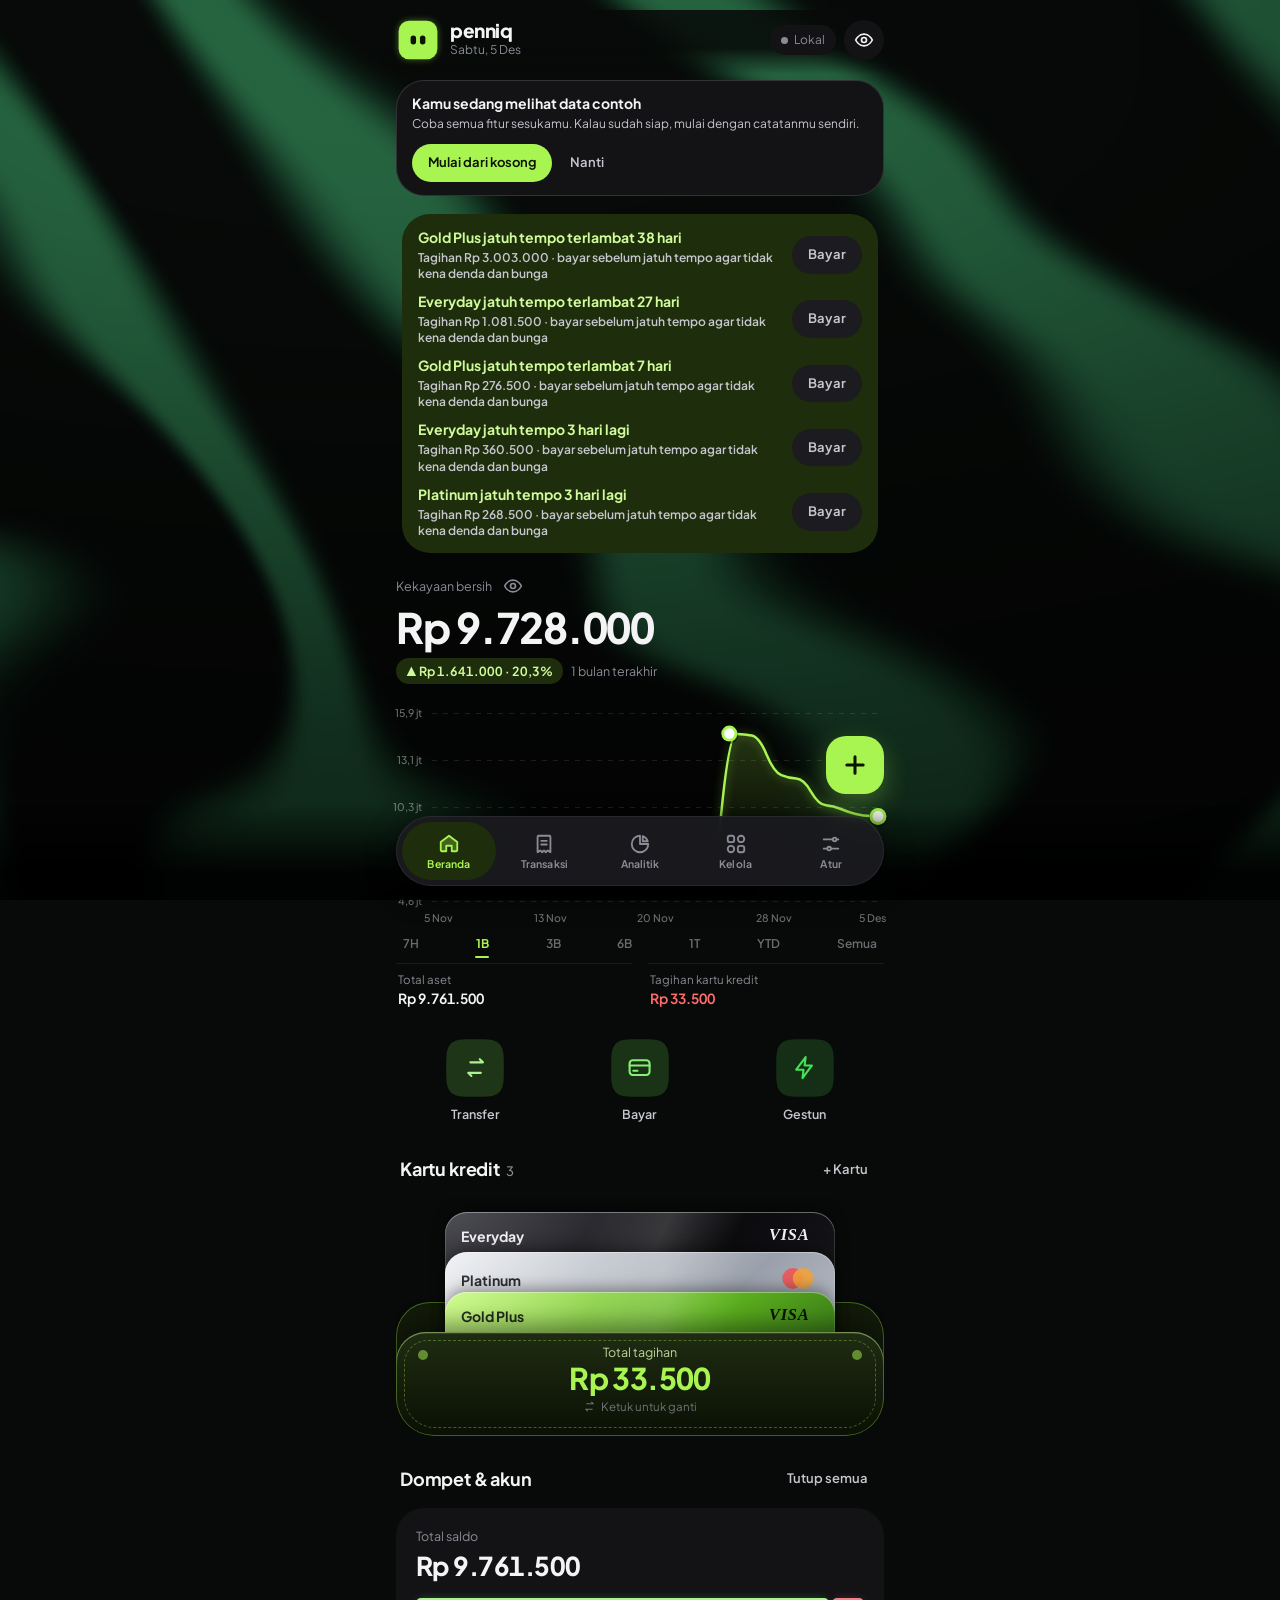
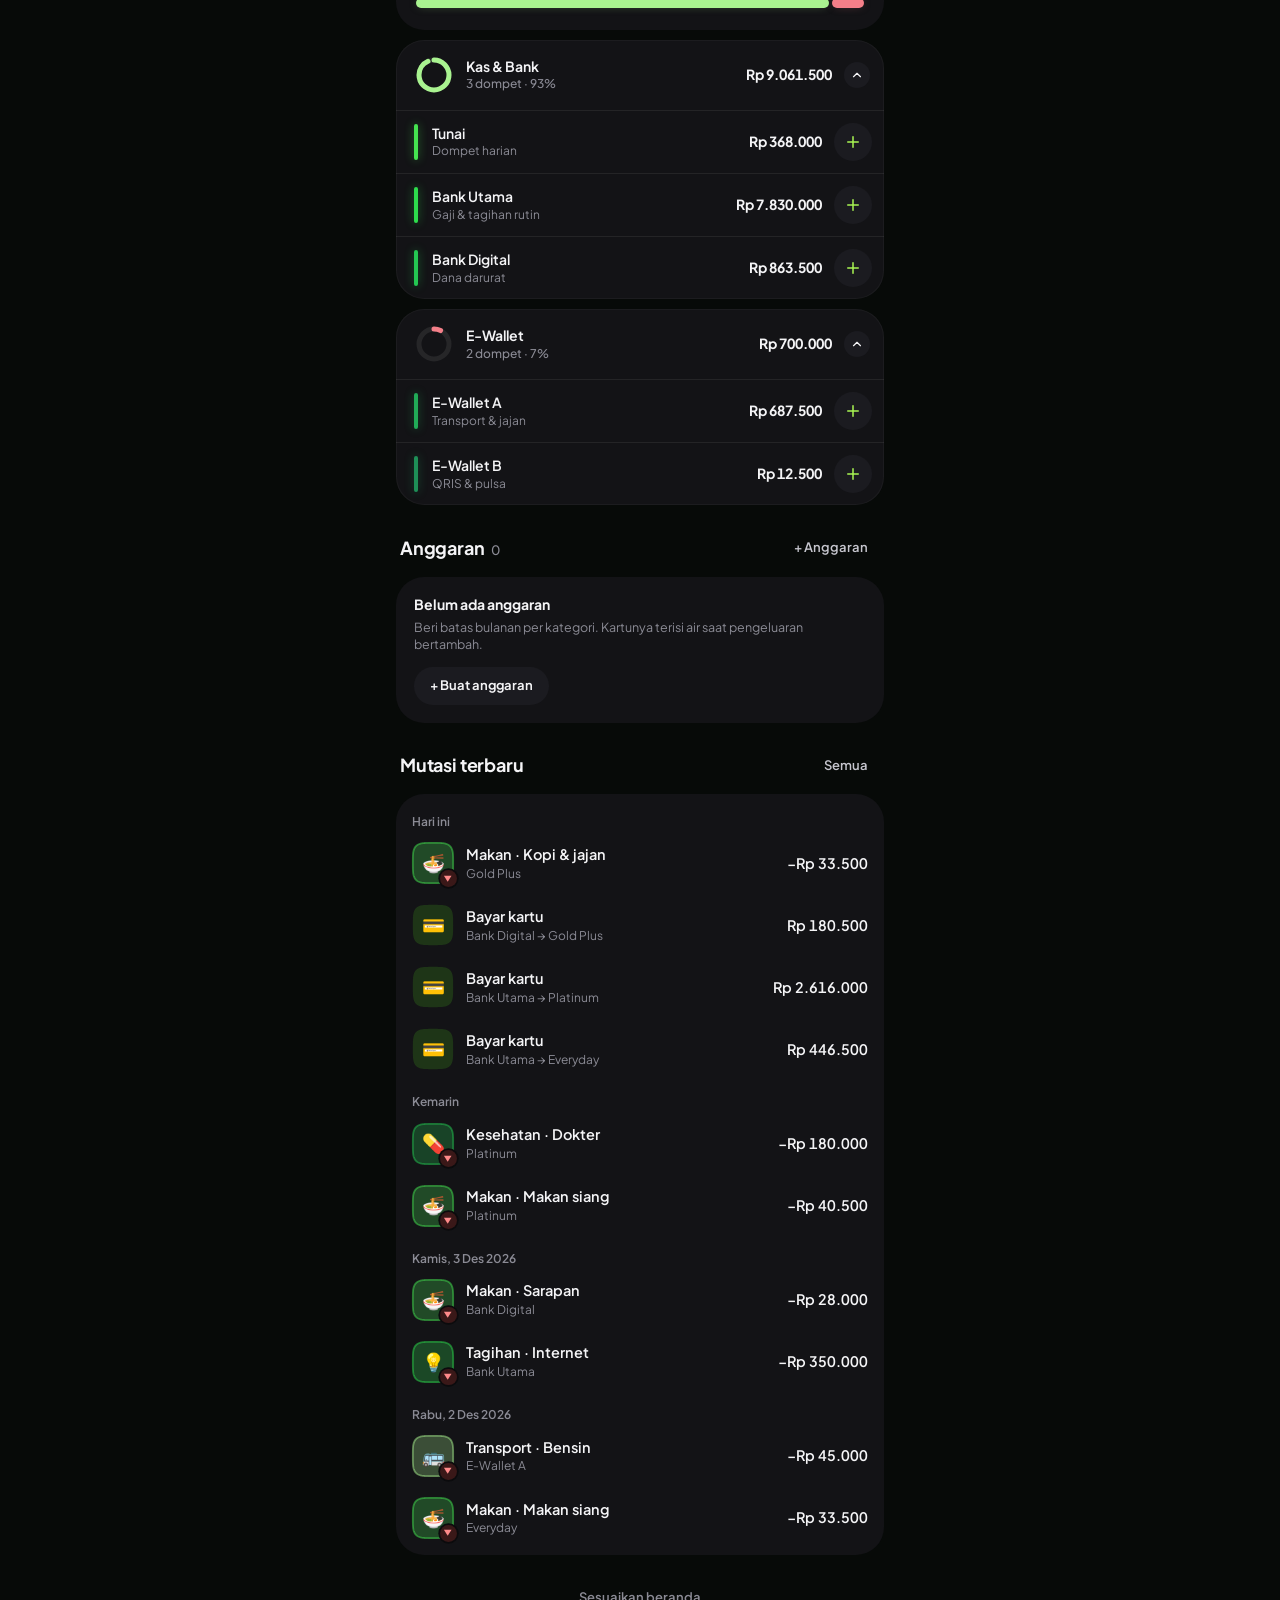
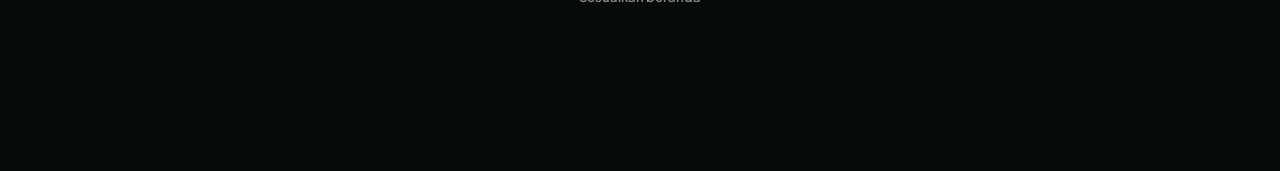
==== commit 1ca672ca: "Latar sutra hijau mengalir (WebGL) menggantikan pantulan air Co-Authored-By: Claude Sonnet 5.5 <nore" ====
--- a/index.html
+++ b/index.html
@@ -19,7 +19,7 @@
 <link rel="stylesheet" href="app.css">
 </head>
 <body>
-<div class="aurora" aria-hidden="true"><i></i><i></i><i></i></div>
+<div class="aurora" aria-hidden="true"><canvas id="bg"></canvas></div>
 <div class="app">
   <header class="top">
     <div class="brand"><span id="mascot"></span><div class="brand-t" id="brand"></div></div>
@@ -49,6 +49,7 @@
 <div id="sheet" class="sheet" hidden></div>
 <div id="snack" class="snack" role="status"></div>
 
+<script src="bg.js"></script>
 <script src="app.js"></script>
 </body>
 </html>
--- a/app.css
+++ b/app.css
@@ -12,16 +12,10 @@
 *{box-sizing:border-box;-webkit-tap-highlight-color:transparent}
 html,body{margin:0;overscroll-behavior-y:none;background:var(--bg);color:var(--tx);font-family:var(--sans);font-size:14px;line-height:1.35;-webkit-font-smoothing:antialiased}
 body.lock{overflow:hidden}
-/* Latar bergerak: gumpalan warna hijau lembut yang melayang pelan (hanya transform, ringan di HP) */
-.aurora{position:fixed;inset:0;z-index:0;overflow:hidden;pointer-events:none;background:var(--bg)}
-.aurora i{position:absolute;border-radius:50%;will-change:transform;opacity:.9}
-.aurora i:nth-child(1){width:90vmax;height:90vmax;max-width:900px;max-height:900px;left:-35%;top:-25%;background:radial-gradient(circle,rgba(27,61,30,.85) 0,rgba(17,41,23,.55) 35%,transparent 68%);animation:aur1 22s ease-in-out infinite alternate}
-.aurora i:nth-child(2){width:80vmax;height:80vmax;max-width:800px;max-height:800px;right:-40%;top:25%;background:radial-gradient(circle,rgba(168,245,82,.20) 0,rgba(34,54,29,.45) 38%,transparent 68%);animation:aur2 28s ease-in-out infinite alternate}
-.aurora i:nth-child(3){width:85vmax;height:85vmax;max-width:850px;max-height:850px;left:-20%;bottom:-35%;background:radial-gradient(circle,rgba(17,41,23,.9) 0,rgba(27,61,30,.5) 40%,transparent 68%);animation:aur3 26s ease-in-out infinite alternate}
-@keyframes aur1{0%{transform:translate3d(0,0,0) scale(1)}50%{transform:translate3d(28%,18%,0) scale(1.15)}100%{transform:translate3d(10%,40%,0) scale(.95)}}
-@keyframes aur2{0%{transform:translate3d(0,0,0) scale(1)}50%{transform:translate3d(-30%,-20%,0) scale(1.2)}100%{transform:translate3d(-12%,22%,0) scale(.9)}}
-@keyframes aur3{0%{transform:translate3d(0,0,0) scale(1.05)}50%{transform:translate3d(32%,-22%,0) scale(.9)}100%{transform:translate3d(8%,-38%,0) scale(1.15)}}
-@media (prefers-reduced-motion:reduce){.aurora i{animation:none}}
+/* Latar "sutra": pita hijau halus yang mengalir pelan (WebGL di bg.js). Tanpa WebGL tampil gradasi statis. */
+.aurora{position:fixed;inset:0;z-index:0;overflow:hidden;pointer-events:none;background:radial-gradient(120% 70% at 30% 0%,#10281A 0,var(--bg) 70%)}
+.aurora canvas{position:absolute;inset:0;width:100%;height:100%;display:block;opacity:0;transition:opacity 1.6s ease}
+.aurora canvas.on{opacity:1}
 button{font:inherit;color:inherit;cursor:pointer;border:0;background:none;padding:0}
 button:focus-visible,input:focus-visible,select:focus-visible,textarea:focus-visible{outline:2px solid var(--acc);outline-offset:2px}
 [hidden]{display:none!important}
